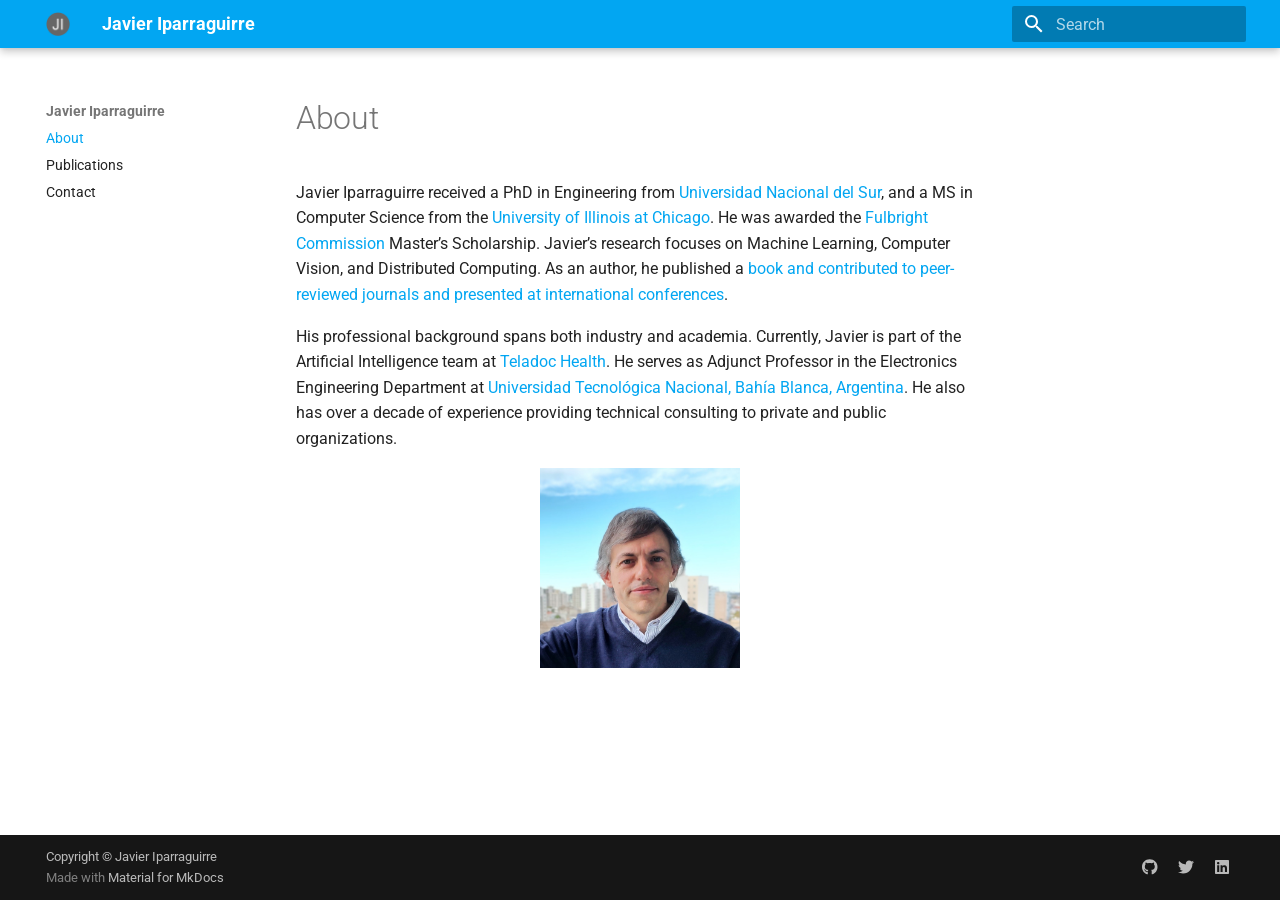
==== index.html @ d1155901 "Deployed a02377b with MkDocs version: 1.6.1" ====
<!doctype html>
<html lang="en" class="no-js">
  <head>
    
      <meta charset="utf-8">
      <meta name="viewport" content="width=device-width,initial-scale=1">
      
        <meta name="description" content="Value creation + Innovation + Teams">
      
      
      
        <link rel="canonical" href="https://javierip.github.io/">
      
      
      
        <link rel="next" href="publications/">
      
      
      <link rel="icon" href="images/favicon.ico">
      <meta name="generator" content="mkdocs-1.6.1, mkdocs-material-9.6.1">
    
    
      
        <title>Javier Iparraguirre</title>
      
    
    
      <link rel="stylesheet" href="assets/stylesheets/main.a40c8224.min.css">
      
        
        <link rel="stylesheet" href="assets/stylesheets/palette.06af60db.min.css">
      
      


    
    
      
    
    
      
        
        
        <link rel="preconnect" href="https://fonts.gstatic.com" crossorigin>
        <link rel="stylesheet" href="https://fonts.googleapis.com/css?family=Roboto:300,300i,400,400i,700,700i%7CRoboto+Mono:400,400i,700,700i&display=fallback">
        <style>:root{--md-text-font:"Roboto";--md-code-font:"Roboto Mono"}</style>
      
    
    
    <script>__md_scope=new URL(".",location),__md_hash=e=>[...e].reduce(((e,_)=>(e<<5)-e+_.charCodeAt(0)),0),__md_get=(e,_=localStorage,t=__md_scope)=>JSON.parse(_.getItem(t.pathname+"."+e)),__md_set=(e,_,t=localStorage,a=__md_scope)=>{try{t.setItem(a.pathname+"."+e,JSON.stringify(_))}catch(e){}}</script>
    
      
  


  
  

<script id="__analytics">function __md_analytics(){function e(){dataLayer.push(arguments)}window.dataLayer=window.dataLayer||[],e("js",new Date),e("config","G-8ZT4TE5E92"),document.addEventListener("DOMContentLoaded",(function(){document.forms.search&&document.forms.search.query.addEventListener("blur",(function(){this.value&&e("event","search",{search_term:this.value})}));document$.subscribe((function(){var t=document.forms.feedback;if(void 0!==t)for(var a of t.querySelectorAll("[type=submit]"))a.addEventListener("click",(function(a){a.preventDefault();var n=document.location.pathname,d=this.getAttribute("data-md-value");e("event","feedback",{page:n,data:d}),t.firstElementChild.disabled=!0;var r=t.querySelector(".md-feedback__note [data-md-value='"+d+"']");r&&(r.hidden=!1)})),t.hidden=!1})),location$.subscribe((function(t){e("config","G-8ZT4TE5E92",{page_path:t.pathname})}))}));var t=document.createElement("script");t.async=!0,t.src="https://www.googletagmanager.com/gtag/js?id=G-8ZT4TE5E92",document.getElementById("__analytics").insertAdjacentElement("afterEnd",t)}</script>
  
    <script>"undefined"!=typeof __md_analytics&&__md_analytics()</script>
  

    
    
    
  </head>
  
  
    
    
    
    
    
    <body dir="ltr" data-md-color-scheme="default" data-md-color-primary="light-blue" data-md-color-accent="indigo">
  
    
    <input class="md-toggle" data-md-toggle="drawer" type="checkbox" id="__drawer" autocomplete="off">
    <input class="md-toggle" data-md-toggle="search" type="checkbox" id="__search" autocomplete="off">
    <label class="md-overlay" for="__drawer"></label>
    <div data-md-component="skip">
      
        
        <a href="#about" class="md-skip">
          Skip to content
        </a>
      
    </div>
    <div data-md-component="announce">
      
    </div>
    
    
      

  

<header class="md-header md-header--shadow" data-md-component="header">
  <nav class="md-header__inner md-grid" aria-label="Header">
    <a href="." title="Javier Iparraguirre" class="md-header__button md-logo" aria-label="Javier Iparraguirre" data-md-component="logo">
      
  <img src="images/logo.png" alt="logo">

    </a>
    <label class="md-header__button md-icon" for="__drawer">
      
      <svg xmlns="http://www.w3.org/2000/svg" viewBox="0 0 24 24"><path d="M3 6h18v2H3zm0 5h18v2H3zm0 5h18v2H3z"/></svg>
    </label>
    <div class="md-header__title" data-md-component="header-title">
      <div class="md-header__ellipsis">
        <div class="md-header__topic">
          <span class="md-ellipsis">
            Javier Iparraguirre
          </span>
        </div>
        <div class="md-header__topic" data-md-component="header-topic">
          <span class="md-ellipsis">
            
              About
            
          </span>
        </div>
      </div>
    </div>
    
      
    
    
    
    
      <label class="md-header__button md-icon" for="__search">
        
        <svg xmlns="http://www.w3.org/2000/svg" viewBox="0 0 24 24"><path d="M9.5 3A6.5 6.5 0 0 1 16 9.5c0 1.61-.59 3.09-1.56 4.23l.27.27h.79l5 5-1.5 1.5-5-5v-.79l-.27-.27A6.52 6.52 0 0 1 9.5 16 6.5 6.5 0 0 1 3 9.5 6.5 6.5 0 0 1 9.5 3m0 2C7 5 5 7 5 9.5S7 14 9.5 14 14 12 14 9.5 12 5 9.5 5"/></svg>
      </label>
      <div class="md-search" data-md-component="search" role="dialog">
  <label class="md-search__overlay" for="__search"></label>
  <div class="md-search__inner" role="search">
    <form class="md-search__form" name="search">
      <input type="text" class="md-search__input" name="query" aria-label="Search" placeholder="Search" autocapitalize="off" autocorrect="off" autocomplete="off" spellcheck="false" data-md-component="search-query" required>
      <label class="md-search__icon md-icon" for="__search">
        
        <svg xmlns="http://www.w3.org/2000/svg" viewBox="0 0 24 24"><path d="M9.5 3A6.5 6.5 0 0 1 16 9.5c0 1.61-.59 3.09-1.56 4.23l.27.27h.79l5 5-1.5 1.5-5-5v-.79l-.27-.27A6.52 6.52 0 0 1 9.5 16 6.5 6.5 0 0 1 3 9.5 6.5 6.5 0 0 1 9.5 3m0 2C7 5 5 7 5 9.5S7 14 9.5 14 14 12 14 9.5 12 5 9.5 5"/></svg>
        
        <svg xmlns="http://www.w3.org/2000/svg" viewBox="0 0 24 24"><path d="M20 11v2H8l5.5 5.5-1.42 1.42L4.16 12l7.92-7.92L13.5 5.5 8 11z"/></svg>
      </label>
      <nav class="md-search__options" aria-label="Search">
        
        <button type="reset" class="md-search__icon md-icon" title="Clear" aria-label="Clear" tabindex="-1">
          
          <svg xmlns="http://www.w3.org/2000/svg" viewBox="0 0 24 24"><path d="M19 6.41 17.59 5 12 10.59 6.41 5 5 6.41 10.59 12 5 17.59 6.41 19 12 13.41 17.59 19 19 17.59 13.41 12z"/></svg>
        </button>
      </nav>
      
    </form>
    <div class="md-search__output">
      <div class="md-search__scrollwrap" tabindex="0" data-md-scrollfix>
        <div class="md-search-result" data-md-component="search-result">
          <div class="md-search-result__meta">
            Initializing search
          </div>
          <ol class="md-search-result__list" role="presentation"></ol>
        </div>
      </div>
    </div>
  </div>
</div>
    
    
  </nav>
  
</header>
    
    <div class="md-container" data-md-component="container">
      
      
        
          
        
      
      <main class="md-main" data-md-component="main">
        <div class="md-main__inner md-grid">
          
            
              
              <div class="md-sidebar md-sidebar--primary" data-md-component="sidebar" data-md-type="navigation" >
                <div class="md-sidebar__scrollwrap">
                  <div class="md-sidebar__inner">
                    



<nav class="md-nav md-nav--primary" aria-label="Navigation" data-md-level="0">
  <label class="md-nav__title" for="__drawer">
    <a href="." title="Javier Iparraguirre" class="md-nav__button md-logo" aria-label="Javier Iparraguirre" data-md-component="logo">
      
  <img src="images/logo.png" alt="logo">

    </a>
    Javier Iparraguirre
  </label>
  
  <ul class="md-nav__list" data-md-scrollfix>
    
      
      
  
  
    
  
  
  
    <li class="md-nav__item md-nav__item--active">
      
      <input class="md-nav__toggle md-toggle" type="checkbox" id="__toc">
      
      
        
      
      
      <a href="." class="md-nav__link md-nav__link--active">
        
  
  <span class="md-ellipsis">
    About
    
  </span>
  

      </a>
      
    </li>
  

    
      
      
  
  
  
  
    <li class="md-nav__item">
      <a href="publications/" class="md-nav__link">
        
  
  <span class="md-ellipsis">
    Publications
    
  </span>
  

      </a>
    </li>
  

    
      
      
  
  
  
  
    <li class="md-nav__item">
      <a href="contact/" class="md-nav__link">
        
  
  <span class="md-ellipsis">
    Contact
    
  </span>
  

      </a>
    </li>
  

    
  </ul>
</nav>
                  </div>
                </div>
              </div>
            
            
              
              <div class="md-sidebar md-sidebar--secondary" data-md-component="sidebar" data-md-type="toc" >
                <div class="md-sidebar__scrollwrap">
                  <div class="md-sidebar__inner">
                    

<nav class="md-nav md-nav--secondary" aria-label="Table of contents">
  
  
  
    
  
  
</nav>
                  </div>
                </div>
              </div>
            
          
          
            <div class="md-content" data-md-component="content">
              <article class="md-content__inner md-typeset">
                
                  



<h1 id="about">About</h1>
<p>Javier Iparraguirre received a PhD in Engineering from <a href="https://www.uns.edu.ar/" target="_blank" rel="noopener noreferrer">Universidad Nacional del Sur</a>, and a MS in Computer Science from the <a href="https://www.uic.edu/" target="_blank" rel="noopener noreferrer">University of Illinois at Chicago</a>. He was awarded the <a href="https://fulbright.edu.ar/" target="_blank" rel="noopener noreferrer">Fulbright Commission</a> Master’s Scholarship. Javier’s research focuses on Machine Learning, Computer Vision, and Distributed Computing. As an author, he published a <a href="https://scholar.google.com.ar/citations?hl=en&user=PNNFrAQAAAAJ&view_op=list_works&sortby=pubdate" target="_blank" rel="noopener noreferrer">book and contributed to peer-reviewed journals and presented at international conferences</a>.</p>
<p>His professional background spans both industry and academia. Currently, Javier is part of the Artificial Intelligence team at <a href="https://www.teladochealth.com/" target="_blank" rel="noopener noreferrer">Teladoc Health</a>. He serves as Adjunct Professor in the Electronics Engineering Department at <a href="https://www.frbb.utn.edu.ar/frbb/" target="_blank" rel="noopener noreferrer">Universidad Tecnológica Nacional, Bahía Blanca, Argentina</a>. He also has over a decade of experience providing technical consulting to private and public organizations.</p>
<p style="text-align:center"> <img src="images/javier-iparraguirre.jpg" width="200" > </p>









  




                
              </article>
            </div>
          
          
<script>var target=document.getElementById(location.hash.slice(1));target&&target.name&&(target.checked=target.name.startsWith("__tabbed_"))</script>
        </div>
        
      </main>
      
        <footer class="md-footer">
  
  <div class="md-footer-meta md-typeset">
    <div class="md-footer-meta__inner md-grid">
      <div class="md-copyright">
  
    <div class="md-copyright__highlight">
      Copyright &copy; Javier Iparraguirre
    </div>
  
  
    Made with
    <a href="https://squidfunk.github.io/mkdocs-material/" target="_blank" rel="noopener">
      Material for MkDocs
    </a>
  
</div>
      
        <div class="md-social">
  
    
    
    
    
    <a href="https://github.com/javierip" target="_blank" rel="noopener" title="Javier at GitHub" class="md-social__link">
      <svg xmlns="http://www.w3.org/2000/svg" viewBox="0 0 496 512"><!--! Font Awesome Free 6.7.2 by @fontawesome - https://fontawesome.com License - https://fontawesome.com/license/free (Icons: CC BY 4.0, Fonts: SIL OFL 1.1, Code: MIT License) Copyright 2024 Fonticons, Inc.--><path d="M165.9 397.4c0 2-2.3 3.6-5.2 3.6-3.3.3-5.6-1.3-5.6-3.6 0-2 2.3-3.6 5.2-3.6 3-.3 5.6 1.3 5.6 3.6m-31.1-4.5c-.7 2 1.3 4.3 4.3 4.9 2.6 1 5.6 0 6.2-2s-1.3-4.3-4.3-5.2c-2.6-.7-5.5.3-6.2 2.3m44.2-1.7c-2.9.7-4.9 2.6-4.6 4.9.3 2 2.9 3.3 5.9 2.6 2.9-.7 4.9-2.6 4.6-4.6-.3-1.9-3-3.2-5.9-2.9M244.8 8C106.1 8 0 113.3 0 252c0 110.9 69.8 205.8 169.5 239.2 12.8 2.3 17.3-5.6 17.3-12.1 0-6.2-.3-40.4-.3-61.4 0 0-70 15-84.7-29.8 0 0-11.4-29.1-27.8-36.6 0 0-22.9-15.7 1.6-15.4 0 0 24.9 2 38.6 25.8 21.9 38.6 58.6 27.5 72.9 20.9 2.3-16 8.8-27.1 16-33.7-55.9-6.2-112.3-14.3-112.3-110.5 0-27.5 7.6-41.3 23.6-58.9-2.6-6.5-11.1-33.3 2.6-67.9 20.9-6.5 69 27 69 27 20-5.6 41.5-8.5 62.8-8.5s42.8 2.9 62.8 8.5c0 0 48.1-33.6 69-27 13.7 34.7 5.2 61.4 2.6 67.9 16 17.7 25.8 31.5 25.8 58.9 0 96.5-58.9 104.2-114.8 110.5 9.2 7.9 17 22.9 17 46.4 0 33.7-.3 75.4-.3 83.6 0 6.5 4.6 14.4 17.3 12.1C428.2 457.8 496 362.9 496 252 496 113.3 383.5 8 244.8 8M97.2 352.9c-1.3 1-1 3.3.7 5.2 1.6 1.6 3.9 2.3 5.2 1 1.3-1 1-3.3-.7-5.2-1.6-1.6-3.9-2.3-5.2-1m-10.8-8.1c-.7 1.3.3 2.9 2.3 3.9 1.6 1 3.6.7 4.3-.7.7-1.3-.3-2.9-2.3-3.9-2-.6-3.6-.3-4.3.7m32.4 35.6c-1.6 1.3-1 4.3 1.3 6.2 2.3 2.3 5.2 2.6 6.5 1 1.3-1.3.7-4.3-1.3-6.2-2.2-2.3-5.2-2.6-6.5-1m-11.4-14.7c-1.6 1-1.6 3.6 0 5.9s4.3 3.3 5.6 2.3c1.6-1.3 1.6-3.9 0-6.2-1.4-2.3-4-3.3-5.6-2"/></svg>
    </a>
  
    
    
    
    
    <a href="https://twitter.com/javieripa" target="_blank" rel="noopener" title="Javier at Twitter" class="md-social__link">
      <svg xmlns="http://www.w3.org/2000/svg" viewBox="0 0 512 512"><!--! Font Awesome Free 6.7.2 by @fontawesome - https://fontawesome.com License - https://fontawesome.com/license/free (Icons: CC BY 4.0, Fonts: SIL OFL 1.1, Code: MIT License) Copyright 2024 Fonticons, Inc.--><path d="M459.37 151.716c.325 4.548.325 9.097.325 13.645 0 138.72-105.583 298.558-298.558 298.558-59.452 0-114.68-17.219-161.137-47.106 8.447.974 16.568 1.299 25.34 1.299 49.055 0 94.213-16.568 130.274-44.832-46.132-.975-84.792-31.188-98.112-72.772 6.498.974 12.995 1.624 19.818 1.624 9.421 0 18.843-1.3 27.614-3.573-48.081-9.747-84.143-51.98-84.143-102.985v-1.299c13.969 7.797 30.214 12.67 47.431 13.319-28.264-18.843-46.781-51.005-46.781-87.391 0-19.492 5.197-37.36 14.294-52.954 51.655 63.675 129.3 105.258 216.365 109.807-1.624-7.797-2.599-15.918-2.599-24.04 0-57.828 46.782-104.934 104.934-104.934 30.213 0 57.502 12.67 76.67 33.137 23.715-4.548 46.456-13.32 66.599-25.34-7.798 24.366-24.366 44.833-46.132 57.827 21.117-2.273 41.584-8.122 60.426-16.243-14.292 20.791-32.161 39.308-52.628 54.253"/></svg>
    </a>
  
    
    
    
    
    <a href="https://www.linkedin.com/in/jiparraguirre/" target="_blank" rel="noopener" title="Javier at LinkedIn" class="md-social__link">
      <svg xmlns="http://www.w3.org/2000/svg" viewBox="0 0 448 512"><!--! Font Awesome Free 6.7.2 by @fontawesome - https://fontawesome.com License - https://fontawesome.com/license/free (Icons: CC BY 4.0, Fonts: SIL OFL 1.1, Code: MIT License) Copyright 2024 Fonticons, Inc.--><path d="M416 32H31.9C14.3 32 0 46.5 0 64.3v383.4C0 465.5 14.3 480 31.9 480H416c17.6 0 32-14.5 32-32.3V64.3c0-17.8-14.4-32.3-32-32.3M135.4 416H69V202.2h66.5V416zm-33.2-243c-21.3 0-38.5-17.3-38.5-38.5S80.9 96 102.2 96c21.2 0 38.5 17.3 38.5 38.5 0 21.3-17.2 38.5-38.5 38.5m282.1 243h-66.4V312c0-24.8-.5-56.7-34.5-56.7-34.6 0-39.9 27-39.9 54.9V416h-66.4V202.2h63.7v29.2h.9c8.9-16.8 30.6-34.5 62.9-34.5 67.2 0 79.7 44.3 79.7 101.9z"/></svg>
    </a>
  
</div>
      
    </div>
  </div>
</footer>
      
    </div>
    <div class="md-dialog" data-md-component="dialog">
      <div class="md-dialog__inner md-typeset"></div>
    </div>
    
    
    <script id="__config" type="application/json">{"base": ".", "features": [], "search": "assets/javascripts/workers/search.f8cc74c7.min.js", "translations": {"clipboard.copied": "Copied to clipboard", "clipboard.copy": "Copy to clipboard", "search.result.more.one": "1 more on this page", "search.result.more.other": "# more on this page", "search.result.none": "No matching documents", "search.result.one": "1 matching document", "search.result.other": "# matching documents", "search.result.placeholder": "Type to start searching", "search.result.term.missing": "Missing", "select.version": "Select version"}}</script>
    
    
      <script src="assets/javascripts/bundle.5090c770.min.js"></script>
      
    
  </body>
</html>
---- assets/stylesheets/main.a40c8224.min.css ----
@charset "UTF-8";html{-webkit-text-size-adjust:none;-moz-text-size-adjust:none;text-size-adjust:none;box-sizing:border-box}*,:after,:before{box-sizing:inherit}@media (prefers-reduced-motion){*,:after,:before{transition:none!important}}body{margin:0}a,button,input,label{-webkit-tap-highlight-color:transparent}a{color:inherit;text-decoration:none}hr{border:0;box-sizing:initial;display:block;height:.05rem;overflow:visible;padding:0}small{font-size:80%}sub,sup{line-height:1em}img{border-style:none}table{border-collapse:initial;border-spacing:0}td,th{font-weight:400;vertical-align:top}button{background:#0000;border:0;font-family:inherit;font-size:inherit;margin:0;padding:0}input{border:0;outline:none}:root{--md-primary-fg-color:#4051b5;--md-primary-fg-color--light:#5d6cc0;--md-primary-fg-color--dark:#303fa1;--md-primary-bg-color:#fff;--md-primary-bg-color--light:#ffffffb3;--md-accent-fg-color:#526cfe;--md-accent-fg-color--transparent:#526cfe1a;--md-accent-bg-color:#fff;--md-accent-bg-color--light:#ffffffb3}[data-md-color-scheme=default]{color-scheme:light}[data-md-color-scheme=default] img[src$="#gh-dark-mode-only"],[data-md-color-scheme=default] img[src$="#only-dark"]{display:none}:root,[data-md-color-scheme=default]{--md-hue:225deg;--md-default-fg-color:#000000de;--md-default-fg-color--light:#0000008a;--md-default-fg-color--lighter:#00000052;--md-default-fg-color--lightest:#00000012;--md-default-bg-color:#fff;--md-default-bg-color--light:#ffffffb3;--md-default-bg-color--lighter:#ffffff4d;--md-default-bg-color--lightest:#ffffff1f;--md-code-fg-color:#36464e;--md-code-bg-color:#f5f5f5;--md-code-hl-color:#4287ff;--md-code-hl-color--light:#4287ff1a;--md-code-hl-number-color:#d52a2a;--md-code-hl-special-color:#db1457;--md-code-hl-function-color:#a846b9;--md-code-hl-constant-color:#6e59d9;--md-code-hl-keyword-color:#3f6ec6;--md-code-hl-string-color:#1c7d4d;--md-code-hl-name-color:var(--md-code-fg-color);--md-code-hl-operator-color:var(--md-default-fg-color--light);--md-code-hl-punctuation-color:var(--md-default-fg-color--light);--md-code-hl-comment-color:var(--md-default-fg-color--light);--md-code-hl-generic-color:var(--md-default-fg-color--light);--md-code-hl-variable-color:var(--md-default-fg-color--light);--md-typeset-color:var(--md-default-fg-color);--md-typeset-a-color:var(--md-primary-fg-color);--md-typeset-del-color:#f5503d26;--md-typeset-ins-color:#0bd57026;--md-typeset-kbd-color:#fafafa;--md-typeset-kbd-accent-color:#fff;--md-typeset-kbd-border-color:#b8b8b8;--md-typeset-mark-color:#ffff0080;--md-typeset-table-color:#0000001f;--md-typeset-table-color--light:rgba(0,0,0,.035);--md-admonition-fg-color:var(--md-default-fg-color);--md-admonition-bg-color:var(--md-default-bg-color);--md-warning-fg-color:#000000de;--md-warning-bg-color:#ff9;--md-footer-fg-color:#fff;--md-footer-fg-color--light:#ffffffb3;--md-footer-fg-color--lighter:#ffffff73;--md-footer-bg-color:#000000de;--md-footer-bg-color--dark:#00000052;--md-shadow-z1:0 0.2rem 0.5rem #0000000d,0 0 0.05rem #0000001a;--md-shadow-z2:0 0.2rem 0.5rem #0000001a,0 0 0.05rem #00000040;--md-shadow-z3:0 0.2rem 0.5rem #0003,0 0 0.05rem #00000059}.md-icon svg{fill:currentcolor;display:block;height:1.2rem;width:1.2rem}body{-webkit-font-smoothing:antialiased;-moz-osx-font-smoothing:grayscale;--md-text-font-family:var(--md-text-font,_),-apple-system,BlinkMacSystemFont,Helvetica,Arial,sans-serif;--md-code-font-family:var(--md-code-font,_),SFMono-Regular,Consolas,Menlo,monospace}aside,body,input{font-feature-settings:"kern","liga";color:var(--md-typeset-color);font-family:var(--md-text-font-family)}code,kbd,pre{font-feature-settings:"kern";font-family:var(--md-code-font-family)}:root{--md-typeset-table-sort-icon:url('data:image/svg+xml;charset=utf-8,<svg xmlns="http://www.w3.org/2000/svg" viewBox="0 0 24 24"><path d="m18 21-4-4h3V7h-3l4-4 4 4h-3v10h3M2 19v-2h10v2M2 13v-2h7v2M2 7V5h4v2z"/></svg>');--md-typeset-table-sort-icon--asc:url('data:image/svg+xml;charset=utf-8,<svg xmlns="http://www.w3.org/2000/svg" viewBox="0 0 24 24"><path d="M19 17h3l-4 4-4-4h3V3h2M2 17h10v2H2M6 5v2H2V5m0 6h7v2H2z"/></svg>');--md-typeset-table-sort-icon--desc:url('data:image/svg+xml;charset=utf-8,<svg xmlns="http://www.w3.org/2000/svg" viewBox="0 0 24 24"><path d="M19 7h3l-4-4-4 4h3v14h2M2 17h10v2H2M6 5v2H2V5m0 6h7v2H2z"/></svg>')}.md-typeset{-webkit-print-color-adjust:exact;color-adjust:exact;font-size:.8rem;line-height:1.6}@media print{.md-typeset{font-size:.68rem}}.md-typeset blockquote,.md-typeset dl,.md-typeset figure,.md-typeset ol,.md-typeset pre,.md-typeset ul{margin-bottom:1em;margin-top:1em}.md-typeset h1{color:var(--md-default-fg-color--light);font-size:2em;line-height:1.3;margin:0 0 1.25em}.md-typeset h1,.md-typeset h2{font-weight:300;letter-spacing:-.01em}.md-typeset h2{font-size:1.5625em;line-height:1.4;margin:1.6em 0 .64em}.md-typeset h3{font-size:1.25em;font-weight:400;letter-spacing:-.01em;line-height:1.5;margin:1.6em 0 .8em}.md-typeset h2+h3{margin-top:.8em}.md-typeset h4{font-weight:700;letter-spacing:-.01em;margin:1em 0}.md-typeset h5,.md-typeset h6{color:var(--md-default-fg-color--light);font-size:.8em;font-weight:700;letter-spacing:-.01em;margin:1.25em 0}.md-typeset h5{text-transform:uppercase}.md-typeset h5 code{text-transform:none}.md-typeset hr{border-bottom:.05rem solid var(--md-default-fg-color--lightest);display:flow-root;margin:1.5em 0}.md-typeset a{color:var(--md-typeset-a-color);word-break:break-word}.md-typeset a,.md-typeset a:before{transition:color 125ms}.md-typeset a:focus,.md-typeset a:hover{color:var(--md-accent-fg-color)}.md-typeset a:focus code,.md-typeset a:hover code{background-color:var(--md-accent-fg-color--transparent)}.md-typeset a code{color:currentcolor;transition:background-color 125ms}.md-typeset a.focus-visible{outline-color:var(--md-accent-fg-color);outline-offset:.2rem}.md-typeset code,.md-typeset kbd,.md-typeset pre{color:var(--md-code-fg-color);direction:ltr;font-variant-ligatures:none}@media print{.md-typeset code,.md-typeset kbd,.md-typeset pre{white-space:pre-wrap}}.md-typeset code{background-color:var(--md-code-bg-color);border-radius:.1rem;-webkit-box-decoration-break:clone;box-decoration-break:clone;font-size:.85em;padding:0 .2941176471em;word-break:break-word}.md-typeset code:not(.focus-visible){-webkit-tap-highlight-color:transparent;outline:none}.md-typeset pre{display:flow-root;line-height:1.4;position:relative}.md-typeset pre>code{-webkit-box-decoration-break:slice;box-decoration-break:slice;box-shadow:none;display:block;margin:0;outline-color:var(--md-accent-fg-color);overflow:auto;padding:.7720588235em 1.1764705882em;scrollbar-color:var(--md-default-fg-color--lighter) #0000;scrollbar-width:thin;touch-action:auto;word-break:normal}.md-typeset pre>code:hover{scrollbar-color:var(--md-accent-fg-color) #0000}.md-typeset pre>code::-webkit-scrollbar{height:.2rem;width:.2rem}.md-typeset pre>code::-webkit-scrollbar-thumb{background-color:var(--md-default-fg-color--lighter)}.md-typeset pre>code::-webkit-scrollbar-thumb:hover{background-color:var(--md-accent-fg-color)}.md-typeset kbd{background-color:var(--md-typeset-kbd-color);border-radius:.1rem;box-shadow:0 .1rem 0 .05rem var(--md-typeset-kbd-border-color),0 .1rem 0 var(--md-typeset-kbd-border-color),0 -.1rem .2rem var(--md-typeset-kbd-accent-color) inset;color:var(--md-default-fg-color);display:inline-block;font-size:.75em;padding:0 .6666666667em;vertical-align:text-top;word-break:break-word}.md-typeset mark{background-color:var(--md-typeset-mark-color);-webkit-box-decoration-break:clone;box-decoration-break:clone;color:inherit;word-break:break-word}.md-typeset abbr{border-bottom:.05rem dotted var(--md-default-fg-color--light);cursor:help;text-decoration:none}.md-typeset small{opacity:.75}[dir=ltr] .md-typeset sub,[dir=ltr] .md-typeset sup{margin-left:.078125em}[dir=rtl] .md-typeset sub,[dir=rtl] .md-typeset sup{margin-right:.078125em}[dir=ltr] .md-typeset blockquote{padding-left:.6rem}[dir=rtl] .md-typeset blockquote{padding-right:.6rem}[dir=ltr] .md-typeset blockquote{border-left:.2rem solid var(--md-default-fg-color--lighter)}[dir=rtl] .md-typeset blockquote{border-right:.2rem solid var(--md-default-fg-color--lighter)}.md-typeset blockquote{color:var(--md-default-fg-color--light);margin-left:0;margin-right:0}.md-typeset ul{list-style-type:disc}.md-typeset ul[type]{list-style-type:revert-layer}[dir=ltr] .md-typeset ol,[dir=ltr] .md-typeset ul{margin-left:.625em}[dir=rtl] .md-typeset ol,[dir=rtl] .md-typeset ul{margin-right:.625em}.md-typeset ol,.md-typeset ul{padding:0}.md-typeset ol:not([hidden]),.md-typeset ul:not([hidden]){display:flow-root}.md-typeset ol ol,.md-typeset ul ol{list-style-type:lower-alpha}.md-typeset ol ol ol,.md-typeset ul ol ol{list-style-type:lower-roman}.md-typeset ol ol ol ol,.md-typeset ul ol ol ol{list-style-type:upper-alpha}.md-typeset ol ol ol ol ol,.md-typeset ul ol ol ol ol{list-style-type:upper-roman}.md-typeset ol[type],.md-typeset ul[type]{list-style-type:revert-layer}[dir=ltr] .md-typeset ol li,[dir=ltr] .md-typeset ul li{margin-left:1.25em}[dir=rtl] .md-typeset ol li,[dir=rtl] .md-typeset ul li{margin-right:1.25em}.md-typeset ol li,.md-typeset ul li{margin-bottom:.5em}.md-typeset ol li blockquote,.md-typeset ol li p,.md-typeset ul li blockquote,.md-typeset ul li p{margin:.5em 0}.md-typeset ol li:last-child,.md-typeset ul li:last-child{margin-bottom:0}[dir=ltr] .md-typeset ol li ol,[dir=ltr] .md-typeset ol li ul,[dir=ltr] .md-typeset ul li ol,[dir=ltr] .md-typeset ul li ul{margin-left:.625em}[dir=rtl] .md-typeset ol li ol,[dir=rtl] .md-typeset ol li ul,[dir=rtl] .md-typeset ul li ol,[dir=rtl] .md-typeset ul li ul{margin-right:.625em}.md-typeset ol li ol,.md-typeset ol li ul,.md-typeset ul li ol,.md-typeset ul li ul{margin-bottom:.5em;margin-top:.5em}[dir=ltr] .md-typeset dd{margin-left:1.875em}[dir=rtl] .md-typeset dd{margin-right:1.875em}.md-typeset dd{margin-bottom:1.5em;margin-top:1em}.md-typeset img,.md-typeset svg,.md-typeset video{height:auto;max-width:100%}.md-typeset img[align=left]{margin:1em 1em 1em 0}.md-typeset img[align=right]{margin:1em 0 1em 1em}.md-typeset img[align]:only-child{margin-top:0}.md-typeset figure{display:flow-root;margin:1em auto;max-width:100%;text-align:center;width:-moz-fit-content;width:fit-content}.md-typeset figure img{display:block;margin:0 auto}.md-typeset figcaption{font-style:italic;margin:1em auto;max-width:24rem}.md-typeset iframe{max-width:100%}.md-typeset table:not([class]){background-color:var(--md-default-bg-color);border:.05rem solid var(--md-typeset-table-color);border-radius:.1rem;display:inline-block;font-size:.64rem;max-width:100%;overflow:auto;touch-action:auto}@media print{.md-typeset table:not([class]){display:table}}.md-typeset table:not([class])+*{margin-top:1.5em}.md-typeset table:not([class]) td>:first-child,.md-typeset table:not([class]) th>:first-child{margin-top:0}.md-typeset table:not([class]) td>:last-child,.md-typeset table:not([class]) th>:last-child{margin-bottom:0}.md-typeset table:not([class]) td:not([align]),.md-typeset table:not([class]) th:not([align]){text-align:left}[dir=rtl] .md-typeset table:not([class]) td:not([align]),[dir=rtl] .md-typeset table:not([class]) th:not([align]){text-align:right}.md-typeset table:not([class]) th{font-weight:700;min-width:5rem;padding:.9375em 1.25em;vertical-align:top}.md-typeset table:not([class]) td{border-top:.05rem solid var(--md-typeset-table-color);padding:.9375em 1.25em;vertical-align:top}.md-typeset table:not([class]) tbody tr{transition:background-color 125ms}.md-typeset table:not([class]) tbody tr:hover{background-color:var(--md-typeset-table-color--light);box-shadow:0 .05rem 0 var(--md-default-bg-color) inset}.md-typeset table:not([class]) a{word-break:normal}.md-typeset table th[role=columnheader]{cursor:pointer}[dir=ltr] .md-typeset table th[role=columnheader]:after{margin-left:.5em}[dir=rtl] .md-typeset table th[role=columnheader]:after{margin-right:.5em}.md-typeset table th[role=columnheader]:after{content:"";display:inline-block;height:1.2em;-webkit-mask-image:var(--md-typeset-table-sort-icon);mask-image:var(--md-typeset-table-sort-icon);-webkit-mask-repeat:no-repeat;mask-repeat:no-repeat;-webkit-mask-size:contain;mask-size:contain;transition:background-color 125ms;vertical-align:text-bottom;width:1.2em}.md-typeset table th[role=columnheader]:hover:after{background-color:var(--md-default-fg-color--lighter)}.md-typeset table th[role=columnheader][aria-sort=ascending]:after{background-color:var(--md-default-fg-color--light);-webkit-mask-image:var(--md-typeset-table-sort-icon--asc);mask-image:var(--md-typeset-table-sort-icon--asc)}.md-typeset table th[role=columnheader][aria-sort=descending]:after{background-color:var(--md-default-fg-color--light);-webkit-mask-image:var(--md-typeset-table-sort-icon--desc);mask-image:var(--md-typeset-table-sort-icon--desc)}.md-typeset__scrollwrap{margin:1em -.8rem;overflow-x:auto;touch-action:auto}.md-typeset__table{display:inline-block;margin-bottom:.5em;padding:0 .8rem}@media print{.md-typeset__table{display:block}}html .md-typeset__table table{display:table;margin:0;overflow:hidden;width:100%}@media screen and (max-width:44.984375em){.md-content__inner>pre{margin:1em -.8rem}.md-content__inner>pre code{border-radius:0}}.md-typeset .md-author{border-radius:100%;display:block;flex-shrink:0;height:1.6rem;overflow:hidden;position:relative;transition:color 125ms,transform 125ms;width:1.6rem}.md-typeset .md-author img{display:block}.md-typeset .md-author--more{background:var(--md-default-fg-color--lightest);color:var(--md-default-fg-color--lighter);font-size:.6rem;font-weight:700;line-height:1.6rem;text-align:center}.md-typeset .md-author--long{height:2.4rem;width:2.4rem}.md-typeset a.md-author{transform:scale(1)}.md-typeset a.md-author img{border-radius:100%;filter:grayscale(100%) opacity(75%);transition:filter 125ms}.md-typeset a.md-author:focus,.md-typeset a.md-author:hover{transform:scale(1.1);z-index:1}.md-typeset a.md-author:focus img,.md-typeset a.md-author:hover img{filter:grayscale(0)}.md-banner{background-color:var(--md-footer-bg-color);color:var(--md-footer-fg-color);overflow:auto}@media print{.md-banner{display:none}}.md-banner--warning{background-color:var(--md-warning-bg-color);color:var(--md-warning-fg-color)}.md-banner__inner{font-size:.7rem;margin:.6rem auto;padding:0 .8rem}[dir=ltr] .md-banner__button{float:right}[dir=rtl] .md-banner__button{float:left}.md-banner__button{color:inherit;cursor:pointer;transition:opacity .25s}.no-js .md-banner__button{display:none}.md-banner__button:hover{opacity:.7}html{font-size:125%;height:100%;overflow-x:hidden}@media screen and (min-width:100em){html{font-size:137.5%}}@media screen and (min-width:125em){html{font-size:150%}}body{background-color:var(--md-default-bg-color);display:flex;flex-direction:column;font-size:.5rem;min-height:100%;position:relative;width:100%}@media print{body{display:block}}@media screen and (max-width:59.984375em){body[data-md-scrolllock]{position:fixed}}.md-grid{margin-left:auto;margin-right:auto;max-width:61rem}.md-container{display:flex;flex-direction:column;flex-grow:1}@media print{.md-container{display:block}}.md-main{flex-grow:1}.md-main__inner{display:flex;height:100%;margin-top:1.5rem}.md-ellipsis{overflow:hidden;text-overflow:ellipsis}.md-toggle{display:none}.md-option{height:0;opacity:0;position:absolute;width:0}.md-option:checked+label:not([hidden]){display:block}.md-option.focus-visible+label{outline-color:var(--md-accent-fg-color);outline-style:auto}.md-skip{background-color:var(--md-default-fg-color);border-radius:.1rem;color:var(--md-default-bg-color);font-size:.64rem;margin:.5rem;opacity:0;outline-color:var(--md-accent-fg-color);padding:.3rem .5rem;position:fixed;transform:translateY(.4rem);z-index:-1}.md-skip:focus{opacity:1;transform:translateY(0);transition:transform .25s cubic-bezier(.4,0,.2,1),opacity 175ms 75ms;z-index:10}@page{margin:25mm}:root{--md-clipboard-icon:url('data:image/svg+xml;charset=utf-8,<svg xmlns="http://www.w3.org/2000/svg" viewBox="0 0 24 24"><path d="M19 21H8V7h11m0-2H8a2 2 0 0 0-2 2v14a2 2 0 0 0 2 2h11a2 2 0 0 0 2-2V7a2 2 0 0 0-2-2m-3-4H4a2 2 0 0 0-2 2v14h2V3h12z"/></svg>')}.md-clipboard{border-radius:.1rem;color:var(--md-default-fg-color--lightest);cursor:pointer;height:1.5em;outline-color:var(--md-accent-fg-color);outline-offset:.1rem;position:absolute;right:.5em;top:.5em;transition:color .25s;width:1.5em;z-index:1}@media print{.md-clipboard{display:none}}.md-clipboard:not(.focus-visible){-webkit-tap-highlight-color:transparent;outline:none}:hover>.md-clipboard{color:var(--md-default-fg-color--light)}.md-clipboard:focus,.md-clipboard:hover{color:var(--md-accent-fg-color)}.md-clipboard:after{background-color:currentcolor;content:"";display:block;height:1.125em;margin:0 auto;-webkit-mask-image:var(--md-clipboard-icon);mask-image:var(--md-clipboard-icon);-webkit-mask-position:center;mask-position:center;-webkit-mask-repeat:no-repeat;mask-repeat:no-repeat;-webkit-mask-size:contain;mask-size:contain;width:1.125em}.md-clipboard--inline{cursor:pointer}.md-clipboard--inline code{transition:color .25s,background-color .25s}.md-clipboard--inline:focus code,.md-clipboard--inline:hover code{background-color:var(--md-accent-fg-color--transparent);color:var(--md-accent-fg-color)}.md-typeset .md-code__content{display:grid}@keyframes consent{0%{opacity:0;transform:translateY(100%)}to{opacity:1;transform:translateY(0)}}@keyframes overlay{0%{opacity:0}to{opacity:1}}.md-consent__overlay{animation:overlay .25s both;-webkit-backdrop-filter:blur(.1rem);backdrop-filter:blur(.1rem);background-color:#0000008a;height:100%;opacity:1;position:fixed;top:0;width:100%;z-index:5}.md-consent__inner{animation:consent .5s cubic-bezier(.1,.7,.1,1) both;background-color:var(--md-default-bg-color);border:0;border-radius:.1rem;bottom:0;box-shadow:0 0 .2rem #0000001a,0 .2rem .4rem #0003;max-height:100%;overflow:auto;padding:0;position:fixed;width:100%;z-index:5}.md-consent__form{padding:.8rem}.md-consent__settings{display:none;margin:1em 0}input:checked+.md-consent__settings{display:block}.md-consent__controls{margin-bottom:.8rem}.md-typeset .md-consent__controls .md-button{display:inline}@media screen and (max-width:44.984375em){.md-typeset .md-consent__controls .md-button{display:block;margin-top:.4rem;text-align:center;width:100%}}.md-consent label{cursor:pointer}.md-content{flex-grow:1;min-width:0}.md-content__inner{margin:0 .8rem 1.2rem;padding-top:.6rem}@media screen and (min-width:76.25em){[dir=ltr] .md-sidebar--primary:not([hidden])~.md-content>.md-content__inner{margin-left:1.2rem}[dir=ltr] .md-sidebar--secondary:not([hidden])~.md-content>.md-content__inner,[dir=rtl] .md-sidebar--primary:not([hidden])~.md-content>.md-content__inner{margin-right:1.2rem}[dir=rtl] .md-sidebar--secondary:not([hidden])~.md-content>.md-content__inner{margin-left:1.2rem}}.md-content__inner:before{content:"";display:block;height:.4rem}.md-content__inner>:last-child{margin-bottom:0}[dir=ltr] .md-content__button{float:right}[dir=rtl] .md-content__button{float:left}[dir=ltr] .md-content__button{margin-left:.4rem}[dir=rtl] .md-content__button{margin-right:.4rem}.md-content__button{margin:.4rem 0;padding:0}@media print{.md-content__button{display:none}}.md-typeset .md-content__button{color:var(--md-default-fg-color--lighter)}.md-content__button svg{display:inline;vertical-align:top}[dir=rtl] .md-content__button svg{transform:scaleX(-1)}[dir=ltr] .md-dialog{right:.8rem}[dir=rtl] .md-dialog{left:.8rem}.md-dialog{background-color:var(--md-default-fg-color);border-radius:.1rem;bottom:.8rem;box-shadow:var(--md-shadow-z3);min-width:11.1rem;opacity:0;padding:.4rem .6rem;pointer-events:none;position:fixed;transform:translateY(100%);transition:transform 0ms .4s,opacity .4s;z-index:4}@media print{.md-dialog{display:none}}.md-dialog--active{opacity:1;pointer-events:auto;transform:translateY(0);transition:transform .4s cubic-bezier(.075,.85,.175,1),opacity .4s}.md-dialog__inner{color:var(--md-default-bg-color);font-size:.7rem}.md-feedback{margin:2em 0 1em;text-align:center}.md-feedback fieldset{border:none;margin:0;padding:0}.md-feedback__title{font-weight:700;margin:1em auto}.md-feedback__inner{position:relative}.md-feedback__list{display:flex;flex-wrap:wrap;place-content:baseline center;position:relative}.md-feedback__list:hover .md-icon:not(:disabled){color:var(--md-default-fg-color--lighter)}:disabled .md-feedback__list{min-height:1.8rem}.md-feedback__icon{color:var(--md-default-fg-color--light);cursor:pointer;flex-shrink:0;margin:0 .1rem;transition:color 125ms}.md-feedback__icon:not(:disabled).md-icon:hover{color:var(--md-accent-fg-color)}.md-feedback__icon:disabled{color:var(--md-default-fg-color--lightest);pointer-events:none}.md-feedback__note{opacity:0;position:relative;transform:translateY(.4rem);transition:transform .4s cubic-bezier(.1,.7,.1,1),opacity .15s}.md-feedback__note>*{margin:0 auto;max-width:16rem}:disabled .md-feedback__note{opacity:1;transform:translateY(0)}@media print{.md-feedback{display:none}}.md-footer{background-color:var(--md-footer-bg-color);color:var(--md-footer-fg-color)}@media print{.md-footer{display:none}}.md-footer__inner{justify-content:space-between;overflow:auto;padding:.2rem}.md-footer__inner:not([hidden]){display:flex}.md-footer__link{align-items:end;display:flex;flex-grow:0.01;margin-bottom:.4rem;margin-top:1rem;max-width:100%;outline-color:var(--md-accent-fg-color);overflow:hidden;transition:opacity .25s}.md-footer__link:focus,.md-footer__link:hover{opacity:.7}[dir=rtl] .md-footer__link svg{transform:scaleX(-1)}@media screen and (max-width:44.984375em){.md-footer__link--prev{flex-shrink:0}.md-footer__link--prev .md-footer__title{display:none}}[dir=ltr] .md-footer__link--next{margin-left:auto}[dir=rtl] .md-footer__link--next{margin-right:auto}.md-footer__link--next{text-align:right}[dir=rtl] .md-footer__link--next{text-align:left}.md-footer__title{flex-grow:1;font-size:.9rem;margin-bottom:.7rem;max-width:calc(100% - 2.4rem);padding:0 1rem;white-space:nowrap}.md-footer__button{margin:.2rem;padding:.4rem}.md-footer__direction{font-size:.64rem;opacity:.7}.md-footer-meta{background-color:var(--md-footer-bg-color--dark)}.md-footer-meta__inner{display:flex;flex-wrap:wrap;justify-content:space-between;padding:.2rem}html .md-footer-meta.md-typeset a{color:var(--md-footer-fg-color--light)}html .md-footer-meta.md-typeset a:focus,html .md-footer-meta.md-typeset a:hover{color:var(--md-footer-fg-color)}.md-copyright{color:var(--md-footer-fg-color--lighter);font-size:.64rem;margin:auto .6rem;padding:.4rem 0;width:100%}@media screen and (min-width:45em){.md-copyright{width:auto}}.md-copyright__highlight{color:var(--md-footer-fg-color--light)}.md-social{display:inline-flex;gap:.2rem;margin:0 .4rem;padding:.2rem 0 .6rem}@media screen and (min-width:45em){.md-social{padding:.6rem 0}}.md-social__link{display:inline-block;height:1.6rem;text-align:center;width:1.6rem}.md-social__link:before{line-height:1.9}.md-social__link svg{fill:currentcolor;max-height:.8rem;vertical-align:-25%}.md-typeset .md-button{border:.1rem solid;border-radius:.1rem;color:var(--md-primary-fg-color);cursor:pointer;display:inline-block;font-weight:700;padding:.625em 2em;transition:color 125ms,background-color 125ms,border-color 125ms}.md-typeset .md-button--primary{background-color:var(--md-primary-fg-color);border-color:var(--md-primary-fg-color);color:var(--md-primary-bg-color)}.md-typeset .md-button:focus,.md-typeset .md-button:hover{background-color:var(--md-accent-fg-color);border-color:var(--md-accent-fg-color);color:var(--md-accent-bg-color)}[dir=ltr] .md-typeset .md-input{border-top-left-radius:.1rem}[dir=ltr] .md-typeset .md-input,[dir=rtl] .md-typeset .md-input{border-top-right-radius:.1rem}[dir=rtl] .md-typeset .md-input{border-top-left-radius:.1rem}.md-typeset .md-input{border-bottom:.1rem solid var(--md-default-fg-color--lighter);box-shadow:var(--md-shadow-z1);font-size:.8rem;height:1.8rem;padding:0 .6rem;transition:border .25s,box-shadow .25s}.md-typeset .md-input:focus,.md-typeset .md-input:hover{border-bottom-color:var(--md-accent-fg-color);box-shadow:var(--md-shadow-z2)}.md-typeset .md-input--stretch{width:100%}.md-header{background-color:var(--md-primary-fg-color);box-shadow:0 0 .2rem #0000,0 .2rem .4rem #0000;color:var(--md-primary-bg-color);display:block;left:0;position:sticky;right:0;top:0;z-index:4}@media print{.md-header{display:none}}.md-header[hidden]{transform:translateY(-100%);transition:transform .25s cubic-bezier(.8,0,.6,1),box-shadow .25s}.md-header--shadow{box-shadow:0 0 .2rem #0000001a,0 .2rem .4rem #0003;transition:transform .25s cubic-bezier(.1,.7,.1,1),box-shadow .25s}.md-header__inner{align-items:center;display:flex;padding:0 .2rem}.md-header__button{color:currentcolor;cursor:pointer;margin:.2rem;outline-color:var(--md-accent-fg-color);padding:.4rem;position:relative;transition:opacity .25s;vertical-align:middle;z-index:1}.md-header__button:hover{opacity:.7}.md-header__button:not([hidden]){display:inline-block}.md-header__button:not(.focus-visible){-webkit-tap-highlight-color:transparent;outline:none}.md-header__button.md-logo{margin:.2rem;padding:.4rem}@media screen and (max-width:76.234375em){.md-header__button.md-logo{display:none}}.md-header__button.md-logo img,.md-header__button.md-logo svg{fill:currentcolor;display:block;height:1.2rem;width:auto}@media screen and (min-width:60em){.md-header__button[for=__search]{display:none}}.no-js .md-header__button[for=__search]{display:none}[dir=rtl] .md-header__button[for=__search] svg{transform:scaleX(-1)}@media screen and (min-width:76.25em){.md-header__button[for=__drawer]{display:none}}.md-header__topic{display:flex;max-width:100%;position:absolute;transition:transform .4s cubic-bezier(.1,.7,.1,1),opacity .15s;white-space:nowrap}.md-header__topic+.md-header__topic{opacity:0;pointer-events:none;transform:translateX(1.25rem);transition:transform .4s cubic-bezier(1,.7,.1,.1),opacity .15s;z-index:-1}[dir=rtl] .md-header__topic+.md-header__topic{transform:translateX(-1.25rem)}.md-header__topic:first-child{font-weight:700}[dir=ltr] .md-header__title{margin-left:1rem;margin-right:.4rem}[dir=rtl] .md-header__title{margin-left:.4rem;margin-right:1rem}.md-header__title{flex-grow:1;font-size:.9rem;height:2.4rem;line-height:2.4rem}.md-header__title--active .md-header__topic{opacity:0;pointer-events:none;transform:translateX(-1.25rem);transition:transform .4s cubic-bezier(1,.7,.1,.1),opacity .15s;z-index:-1}[dir=rtl] .md-header__title--active .md-header__topic{transform:translateX(1.25rem)}.md-header__title--active .md-header__topic+.md-header__topic{opacity:1;pointer-events:auto;transform:translateX(0);transition:transform .4s cubic-bezier(.1,.7,.1,1),opacity .15s;z-index:0}.md-header__title>.md-header__ellipsis{height:100%;position:relative;width:100%}.md-header__option{display:flex;flex-shrink:0;max-width:100%;transition:max-width 0ms .25s,opacity .25s .25s;white-space:nowrap}[data-md-toggle=search]:checked~.md-header .md-header__option{max-width:0;opacity:0;transition:max-width 0ms,opacity 0ms}.md-header__option>input{bottom:0}.md-header__source{display:none}@media screen and (min-width:60em){[dir=ltr] .md-header__source{margin-left:1rem}[dir=rtl] .md-header__source{margin-right:1rem}.md-header__source{display:block;max-width:11.7rem;width:11.7rem}}@media screen and (min-width:76.25em){[dir=ltr] .md-header__source{margin-left:1.4rem}[dir=rtl] .md-header__source{margin-right:1.4rem}}.md-meta{color:var(--md-default-fg-color--light);font-size:.7rem;line-height:1.3}.md-meta__list{display:inline-flex;flex-wrap:wrap;list-style:none;margin:0;padding:0}.md-meta__item:not(:last-child):after{content:"·";margin-left:.2rem;margin-right:.2rem}.md-meta__link{color:var(--md-typeset-a-color)}.md-meta__link:focus,.md-meta__link:hover{color:var(--md-accent-fg-color)}.md-draft{background-color:#ff1744;border-radius:.125em;color:#fff;display:inline-block;font-weight:700;padding-left:.5714285714em;padding-right:.5714285714em}:root{--md-nav-icon--prev:url('data:image/svg+xml;charset=utf-8,<svg xmlns="http://www.w3.org/2000/svg" viewBox="0 0 24 24"><path d="M20 11v2H8l5.5 5.5-1.42 1.42L4.16 12l7.92-7.92L13.5 5.5 8 11z"/></svg>');--md-nav-icon--next:url('data:image/svg+xml;charset=utf-8,<svg xmlns="http://www.w3.org/2000/svg" viewBox="0 0 24 24"><path d="M8.59 16.58 13.17 12 8.59 7.41 10 6l6 6-6 6z"/></svg>');--md-toc-icon:url('data:image/svg+xml;charset=utf-8,<svg xmlns="http://www.w3.org/2000/svg" viewBox="0 0 24 24"><path d="M3 9h14V7H3zm0 4h14v-2H3zm0 4h14v-2H3zm16 0h2v-2h-2zm0-10v2h2V7zm0 6h2v-2h-2z"/></svg>')}.md-nav{font-size:.7rem;line-height:1.3}.md-nav__title{color:var(--md-default-fg-color--light);display:block;font-weight:700;overflow:hidden;padding:0 .6rem;text-overflow:ellipsis}.md-nav__title .md-nav__button{display:none}.md-nav__title .md-nav__button img{height:100%;width:auto}.md-nav__title .md-nav__button.md-logo img,.md-nav__title .md-nav__button.md-logo svg{fill:currentcolor;display:block;height:2.4rem;max-width:100%;object-fit:contain;width:auto}.md-nav__list{list-style:none;margin:0;padding:0}.md-nav__link{align-items:flex-start;display:flex;gap:.4rem;margin-top:.625em;scroll-snap-align:start;transition:color 125ms}.md-nav__link--passed{color:var(--md-default-fg-color--light)}.md-nav__item .md-nav__link--active,.md-nav__item .md-nav__link--active code{color:var(--md-typeset-a-color)}.md-nav__link .md-ellipsis{position:relative}[dir=ltr] .md-nav__link .md-icon:last-child{margin-left:auto}[dir=rtl] .md-nav__link .md-icon:last-child{margin-right:auto}.md-nav__link svg{fill:currentcolor;flex-shrink:0;height:1.3em;position:relative}.md-nav__link[for]:focus,.md-nav__link[for]:hover,.md-nav__link[href]:focus,.md-nav__link[href]:hover{color:var(--md-accent-fg-color);cursor:pointer}.md-nav__link.focus-visible{outline-color:var(--md-accent-fg-color);outline-offset:.2rem}.md-nav--primary .md-nav__link[for=__toc]{display:none}.md-nav--primary .md-nav__link[for=__toc] .md-icon:after{background-color:currentcolor;display:block;height:100%;-webkit-mask-image:var(--md-toc-icon);mask-image:var(--md-toc-icon);width:100%}.md-nav--primary .md-nav__link[for=__toc]~.md-nav{display:none}.md-nav__container>.md-nav__link{margin-top:0}.md-nav__container>.md-nav__link:first-child{flex-grow:1;min-width:0}.md-nav__icon{flex-shrink:0}.md-nav__source{display:none}@media screen and (max-width:76.234375em){.md-nav--primary,.md-nav--primary .md-nav{background-color:var(--md-default-bg-color);display:flex;flex-direction:column;height:100%;left:0;position:absolute;right:0;top:0;z-index:1}.md-nav--primary .md-nav__item,.md-nav--primary .md-nav__title{font-size:.8rem;line-height:1.5}.md-nav--primary .md-nav__title{background-color:var(--md-default-fg-color--lightest);color:var(--md-default-fg-color--light);cursor:pointer;height:5.6rem;line-height:2.4rem;padding:3rem .8rem .2rem;position:relative;white-space:nowrap}[dir=ltr] .md-nav--primary .md-nav__title .md-nav__icon{left:.4rem}[dir=rtl] .md-nav--primary .md-nav__title .md-nav__icon{right:.4rem}.md-nav--primary .md-nav__title .md-nav__icon{display:block;height:1.2rem;margin:.2rem;position:absolute;top:.4rem;width:1.2rem}.md-nav--primary .md-nav__title .md-nav__icon:after{background-color:currentcolor;content:"";display:block;height:100%;-webkit-mask-image:var(--md-nav-icon--prev);mask-image:var(--md-nav-icon--prev);-webkit-mask-position:center;mask-position:center;-webkit-mask-repeat:no-repeat;mask-repeat:no-repeat;-webkit-mask-size:contain;mask-size:contain;width:100%}.md-nav--primary .md-nav__title~.md-nav__list{background-color:var(--md-default-bg-color);box-shadow:0 .05rem 0 var(--md-default-fg-color--lightest) inset;overflow-y:auto;scroll-snap-type:y mandatory;touch-action:pan-y}.md-nav--primary .md-nav__title~.md-nav__list>:first-child{border-top:0}.md-nav--primary .md-nav__title[for=__drawer]{background-color:var(--md-primary-fg-color);color:var(--md-primary-bg-color);font-weight:700}.md-nav--primary .md-nav__title .md-logo{display:block;left:.2rem;margin:.2rem;padding:.4rem;position:absolute;right:.2rem;top:.2rem}.md-nav--primary .md-nav__list{flex:1}.md-nav--primary .md-nav__item{border-top:.05rem solid var(--md-default-fg-color--lightest)}.md-nav--primary .md-nav__item--active>.md-nav__link{color:var(--md-typeset-a-color)}.md-nav--primary .md-nav__item--active>.md-nav__link:focus,.md-nav--primary .md-nav__item--active>.md-nav__link:hover{color:var(--md-accent-fg-color)}.md-nav--primary .md-nav__link{margin-top:0;padding:.6rem .8rem}.md-nav--primary .md-nav__link svg{margin-top:.1em}.md-nav--primary .md-nav__link>.md-nav__link{padding:0}[dir=ltr] .md-nav--primary .md-nav__link .md-nav__icon{margin-right:-.2rem}[dir=rtl] .md-nav--primary .md-nav__link .md-nav__icon{margin-left:-.2rem}.md-nav--primary .md-nav__link .md-nav__icon{font-size:1.2rem;height:1.2rem;width:1.2rem}.md-nav--primary .md-nav__link .md-nav__icon:after{background-color:currentcolor;content:"";display:block;height:100%;-webkit-mask-image:var(--md-nav-icon--next);mask-image:var(--md-nav-icon--next);-webkit-mask-position:center;mask-position:center;-webkit-mask-repeat:no-repeat;mask-repeat:no-repeat;-webkit-mask-size:contain;mask-size:contain;width:100%}[dir=rtl] .md-nav--primary .md-nav__icon:after{transform:scale(-1)}.md-nav--primary .md-nav--secondary .md-nav{background-color:initial;position:static}[dir=ltr] .md-nav--primary .md-nav--secondary .md-nav .md-nav__link{padding-left:1.4rem}[dir=rtl] .md-nav--primary .md-nav--secondary .md-nav .md-nav__link{padding-right:1.4rem}[dir=ltr] .md-nav--primary .md-nav--secondary .md-nav .md-nav .md-nav__link{padding-left:2rem}[dir=rtl] .md-nav--primary .md-nav--secondary .md-nav .md-nav .md-nav__link{padding-right:2rem}[dir=ltr] .md-nav--primary .md-nav--secondary .md-nav .md-nav .md-nav .md-nav__link{padding-left:2.6rem}[dir=rtl] .md-nav--primary .md-nav--secondary .md-nav .md-nav .md-nav .md-nav__link{padding-right:2.6rem}[dir=ltr] .md-nav--primary .md-nav--secondary .md-nav .md-nav .md-nav .md-nav .md-nav__link{padding-left:3.2rem}[dir=rtl] .md-nav--primary .md-nav--secondary .md-nav .md-nav .md-nav .md-nav .md-nav__link{padding-right:3.2rem}.md-nav--secondary{background-color:initial}.md-nav__toggle~.md-nav{display:flex;opacity:0;transform:translateX(100%);transition:transform .25s cubic-bezier(.8,0,.6,1),opacity 125ms 50ms}[dir=rtl] .md-nav__toggle~.md-nav{transform:translateX(-100%)}.md-nav__toggle:checked~.md-nav{opacity:1;transform:translateX(0);transition:transform .25s cubic-bezier(.4,0,.2,1),opacity 125ms 125ms}.md-nav__toggle:checked~.md-nav>.md-nav__list{-webkit-backface-visibility:hidden;backface-visibility:hidden}}@media screen and (max-width:59.984375em){.md-nav--primary .md-nav__link[for=__toc]{display:flex}.md-nav--primary .md-nav__link[for=__toc] .md-icon:after{content:""}.md-nav--primary .md-nav__link[for=__toc]+.md-nav__link{display:none}.md-nav--primary .md-nav__link[for=__toc]~.md-nav{display:flex}.md-nav__source{background-color:var(--md-primary-fg-color--dark);color:var(--md-primary-bg-color);display:block;padding:0 .2rem}}@media screen and (min-width:60em) and (max-width:76.234375em){.md-nav--integrated .md-nav__link[for=__toc]{display:flex}.md-nav--integrated .md-nav__link[for=__toc] .md-icon:after{content:""}.md-nav--integrated .md-nav__link[for=__toc]+.md-nav__link{display:none}.md-nav--integrated .md-nav__link[for=__toc]~.md-nav{display:flex}}@media screen and (min-width:60em){.md-nav{margin-bottom:-.4rem}.md-nav--secondary .md-nav__title{background:var(--md-default-bg-color);box-shadow:0 0 .4rem .4rem var(--md-default-bg-color);position:sticky;top:0;z-index:1}.md-nav--secondary .md-nav__title[for=__toc]{scroll-snap-align:start}.md-nav--secondary .md-nav__title .md-nav__icon{display:none}[dir=ltr] .md-nav--secondary .md-nav__list{padding-left:.6rem}[dir=rtl] .md-nav--secondary .md-nav__list{padding-right:.6rem}.md-nav--secondary .md-nav__list{padding-bottom:.4rem}[dir=ltr] .md-nav--secondary .md-nav__item>.md-nav__link{margin-right:.4rem}[dir=rtl] .md-nav--secondary .md-nav__item>.md-nav__link{margin-left:.4rem}}@media screen and (min-width:76.25em){.md-nav{margin-bottom:-.4rem;transition:max-height .25s cubic-bezier(.86,0,.07,1)}.md-nav--primary .md-nav__title{background:var(--md-default-bg-color);box-shadow:0 0 .4rem .4rem var(--md-default-bg-color);position:sticky;top:0;z-index:1}.md-nav--primary .md-nav__title[for=__drawer]{scroll-snap-align:start}.md-nav--primary .md-nav__title .md-nav__icon{display:none}[dir=ltr] .md-nav--primary .md-nav__list{padding-left:.6rem}[dir=rtl] .md-nav--primary .md-nav__list{padding-right:.6rem}.md-nav--primary .md-nav__list{padding-bottom:.4rem}[dir=ltr] .md-nav--primary .md-nav__item>.md-nav__link{margin-right:.4rem}[dir=rtl] .md-nav--primary .md-nav__item>.md-nav__link{margin-left:.4rem}.md-nav__toggle~.md-nav{display:grid;grid-template-rows:0fr;opacity:0;transition:grid-template-rows .25s cubic-bezier(.86,0,.07,1),opacity .25s,visibility 0ms .25s;visibility:collapse}.md-nav__toggle~.md-nav>.md-nav__list{overflow:hidden}.md-nav__toggle.md-toggle--indeterminate~.md-nav,.md-nav__toggle:checked~.md-nav{grid-template-rows:1fr;opacity:1;transition:grid-template-rows .25s cubic-bezier(.86,0,.07,1),opacity .15s .1s,visibility 0ms;visibility:visible}.md-nav__toggle.md-toggle--indeterminate~.md-nav{transition:none}.md-nav__item--nested>.md-nav>.md-nav__title{display:none}.md-nav__item--section{display:block;margin:1.25em 0}.md-nav__item--section:last-child{margin-bottom:0}.md-nav__item--section>.md-nav__link{font-weight:700}.md-nav__item--section>.md-nav__link[for]{color:var(--md-default-fg-color--light)}.md-nav__item--section>.md-nav__link:not(.md-nav__container){pointer-events:none}.md-nav__item--section>.md-nav__link .md-icon,.md-nav__item--section>.md-nav__link>[for]{display:none}[dir=ltr] .md-nav__item--section>.md-nav{margin-left:-.6rem}[dir=rtl] .md-nav__item--section>.md-nav{margin-right:-.6rem}.md-nav__item--section>.md-nav{display:block;opacity:1;visibility:visible}.md-nav__item--section>.md-nav>.md-nav__list>.md-nav__item{padding:0}.md-nav__icon{border-radius:100%;height:.9rem;transition:background-color .25s;width:.9rem}.md-nav__icon:hover{background-color:var(--md-accent-fg-color--transparent)}.md-nav__icon:after{background-color:currentcolor;border-radius:100%;content:"";display:inline-block;height:100%;-webkit-mask-image:var(--md-nav-icon--next);mask-image:var(--md-nav-icon--next);-webkit-mask-position:center;mask-position:center;-webkit-mask-repeat:no-repeat;mask-repeat:no-repeat;-webkit-mask-size:contain;mask-size:contain;transition:transform .25s;vertical-align:-.1rem;width:100%}[dir=rtl] .md-nav__icon:after{transform:rotate(180deg)}.md-nav__item--nested .md-nav__toggle:checked~.md-nav__link .md-nav__icon:after,.md-nav__item--nested .md-toggle--indeterminate~.md-nav__link .md-nav__icon:after{transform:rotate(90deg)}.md-nav--lifted>.md-nav__list>.md-nav__item,.md-nav--lifted>.md-nav__title{display:none}.md-nav--lifted>.md-nav__list>.md-nav__item--active{display:block}.md-nav--lifted>.md-nav__list>.md-nav__item--active>.md-nav__link{background:var(--md-default-bg-color);box-shadow:0 0 .4rem .4rem var(--md-default-bg-color);margin-top:0;position:sticky;top:0;z-index:1}.md-nav--lifted>.md-nav__list>.md-nav__item--active>.md-nav__link:not(.md-nav__container){pointer-events:none}.md-nav--lifted>.md-nav__list>.md-nav__item--active.md-nav__item--section{margin:0}[dir=ltr] .md-nav--lifted>.md-nav__list>.md-nav__item>.md-nav:not(.md-nav--secondary){margin-left:-.6rem}[dir=rtl] .md-nav--lifted>.md-nav__list>.md-nav__item>.md-nav:not(.md-nav--secondary){margin-right:-.6rem}.md-nav--lifted>.md-nav__list>.md-nav__item>[for]{color:var(--md-default-fg-color--light)}.md-nav--lifted .md-nav[data-md-level="1"]{grid-template-rows:1fr;opacity:1;visibility:visible}[dir=ltr] .md-nav--integrated>.md-nav__list>.md-nav__item--active .md-nav--secondary{border-left:.05rem solid var(--md-primary-fg-color)}[dir=rtl] .md-nav--integrated>.md-nav__list>.md-nav__item--active .md-nav--secondary{border-right:.05rem solid var(--md-primary-fg-color)}.md-nav--integrated>.md-nav__list>.md-nav__item--active .md-nav--secondary{display:block;margin-bottom:1.25em;opacity:1;visibility:visible}.md-nav--integrated>.md-nav__list>.md-nav__item--active .md-nav--secondary>.md-nav__list{overflow:visible;padding-bottom:0}.md-nav--integrated>.md-nav__list>.md-nav__item--active .md-nav--secondary>.md-nav__title{display:none}}.md-pagination{font-size:.8rem;font-weight:700;gap:.4rem}.md-pagination,.md-pagination>*{align-items:center;display:flex;justify-content:center}.md-pagination>*{border-radius:.2rem;height:1.8rem;min-width:1.8rem;text-align:center}.md-pagination__current{background-color:var(--md-default-fg-color--lightest);color:var(--md-default-fg-color--light)}.md-pagination__link{transition:color 125ms,background-color 125ms}.md-pagination__link:focus,.md-pagination__link:hover{background-color:var(--md-accent-fg-color--transparent);color:var(--md-accent-fg-color)}.md-pagination__link:focus svg,.md-pagination__link:hover svg{color:var(--md-accent-fg-color)}.md-pagination__link.focus-visible{outline-color:var(--md-accent-fg-color);outline-offset:.2rem}.md-pagination__link svg{fill:currentcolor;color:var(--md-default-fg-color--lighter);display:block;max-height:100%;width:1.2rem}.md-post__back{border-bottom:.05rem solid var(--md-default-fg-color--lightest);margin-bottom:1.2rem;padding-bottom:1.2rem}@media screen and (max-width:76.234375em){.md-post__back{display:none}}[dir=rtl] .md-post__back svg{transform:scaleX(-1)}.md-post__authors{display:flex;flex-direction:column;gap:.6rem;margin:0 .6rem 1.2rem}.md-post .md-post__meta a{transition:color 125ms}.md-post .md-post__meta a:focus,.md-post .md-post__meta a:hover{color:var(--md-accent-fg-color)}.md-post__title{color:var(--md-default-fg-color--light);font-weight:700}.md-post--excerpt{margin-bottom:3.2rem}.md-post--excerpt .md-post__header{align-items:center;display:flex;gap:.6rem;min-height:1.6rem}.md-post--excerpt .md-post__authors{align-items:center;display:inline-flex;flex-direction:row;gap:.2rem;margin:0;min-height:2.4rem}[dir=ltr] .md-post--excerpt .md-post__meta .md-meta__list{margin-right:.4rem}[dir=rtl] .md-post--excerpt .md-post__meta .md-meta__list{margin-left:.4rem}.md-post--excerpt .md-post__content>:first-child{--md-scroll-margin:6rem;margin-top:0}.md-post>.md-nav--secondary{margin:1em 0}.md-profile{align-items:center;display:flex;font-size:.7rem;gap:.6rem;line-height:1.4;width:100%}.md-profile__description{flex-grow:1}.md-content--post{display:flex}@media screen and (max-width:76.234375em){.md-content--post{flex-flow:column-reverse}}.md-content--post>.md-content__inner{min-width:0}@media screen and (min-width:76.25em){[dir=ltr] .md-content--post>.md-content__inner{margin-left:1.2rem}[dir=rtl] .md-content--post>.md-content__inner{margin-right:1.2rem}}@media screen and (max-width:76.234375em){.md-sidebar.md-sidebar--post{padding:0;position:static;width:100%}.md-sidebar.md-sidebar--post .md-sidebar__scrollwrap{overflow:visible}.md-sidebar.md-sidebar--post .md-sidebar__inner{padding:0}.md-sidebar.md-sidebar--post .md-post__meta{margin-left:.6rem;margin-right:.6rem}.md-sidebar.md-sidebar--post .md-nav__item{border:none;display:inline}.md-sidebar.md-sidebar--post .md-nav__list{display:inline-flex;flex-wrap:wrap;gap:.6rem;padding-bottom:.6rem;padding-top:.6rem}.md-sidebar.md-sidebar--post .md-nav__link{padding:0}.md-sidebar.md-sidebar--post .md-nav{height:auto;margin-bottom:0;position:static}}:root{--md-progress-value:0;--md-progress-delay:400ms}.md-progress{background:var(--md-primary-bg-color);height:.075rem;opacity:min(clamp(0,var(--md-progress-value),1),clamp(0,100 - var(--md-progress-value),1));position:fixed;top:0;transform:scaleX(calc(var(--md-progress-value)*1%));transform-origin:left;transition:transform .5s cubic-bezier(.19,1,.22,1),opacity .25s var(--md-progress-delay);width:100%;z-index:4}:root{--md-search-result-icon:url('data:image/svg+xml;charset=utf-8,<svg xmlns="http://www.w3.org/2000/svg" viewBox="0 0 24 24"><path d="M14 2H6a2 2 0 0 0-2 2v16a2 2 0 0 0 2 2h7c-.41-.25-.8-.56-1.14-.9-.33-.33-.61-.7-.86-1.1H6V4h7v5h5v1.18c.71.16 1.39.43 2 .82V8zm6.31 16.9c1.33-2.11.69-4.9-1.4-6.22-2.11-1.33-4.91-.68-6.22 1.4-1.34 2.11-.69 4.89 1.4 6.22 1.46.93 3.32.93 4.79.02L22 23.39 23.39 22zm-3.81.1a2.5 2.5 0 0 1-2.5-2.5 2.5 2.5 0 0 1 2.5-2.5 2.5 2.5 0 0 1 2.5 2.5 2.5 2.5 0 0 1-2.5 2.5"/></svg>')}.md-search{position:relative}@media screen and (min-width:60em){.md-search{padding:.2rem 0}}.no-js .md-search{display:none}.md-search__overlay{opacity:0;z-index:1}@media screen and (max-width:59.984375em){[dir=ltr] .md-search__overlay{left:-2.2rem}[dir=rtl] .md-search__overlay{right:-2.2rem}.md-search__overlay{background-color:var(--md-default-bg-color);border-radius:1rem;height:2rem;overflow:hidden;pointer-events:none;position:absolute;top:-1rem;transform-origin:center;transition:transform .3s .1s,opacity .2s .2s;width:2rem}[data-md-toggle=search]:checked~.md-header .md-search__overlay{opacity:1;transition:transform .4s,opacity .1s}}@media screen and (min-width:60em){[dir=ltr] .md-search__overlay{left:0}[dir=rtl] .md-search__overlay{right:0}.md-search__overlay{background-color:#0000008a;cursor:pointer;height:0;position:fixed;top:0;transition:width 0ms .25s,height 0ms .25s,opacity .25s;width:0}[data-md-toggle=search]:checked~.md-header .md-search__overlay{height:200vh;opacity:1;transition:width 0ms,height 0ms,opacity .25s;width:100%}}@media screen and (max-width:29.984375em){[data-md-toggle=search]:checked~.md-header .md-search__overlay{transform:scale(45)}}@media screen and (min-width:30em) and (max-width:44.984375em){[data-md-toggle=search]:checked~.md-header .md-search__overlay{transform:scale(60)}}@media screen and (min-width:45em) and (max-width:59.984375em){[data-md-toggle=search]:checked~.md-header .md-search__overlay{transform:scale(75)}}.md-search__inner{-webkit-backface-visibility:hidden;backface-visibility:hidden}@media screen and (max-width:59.984375em){[dir=ltr] .md-search__inner{left:0}[dir=rtl] .md-search__inner{right:0}.md-search__inner{height:0;opacity:0;overflow:hidden;position:fixed;top:0;transform:translateX(5%);transition:width 0ms .3s,height 0ms .3s,transform .15s cubic-bezier(.4,0,.2,1) .15s,opacity .15s .15s;width:0;z-index:2}[dir=rtl] .md-search__inner{transform:translateX(-5%)}[data-md-toggle=search]:checked~.md-header .md-search__inner{height:100%;opacity:1;transform:translateX(0);transition:width 0ms 0ms,height 0ms 0ms,transform .15s cubic-bezier(.1,.7,.1,1) .15s,opacity .15s .15s;width:100%}}@media screen and (min-width:60em){[dir=ltr] .md-search__inner{float:right}[dir=rtl] .md-search__inner{float:left}.md-search__inner{padding:.1rem 0;position:relative;transition:width .25s cubic-bezier(.1,.7,.1,1);width:11.7rem}}@media screen and (min-width:60em) and (max-width:76.234375em){[data-md-toggle=search]:checked~.md-header .md-search__inner{width:23.4rem}}@media screen and (min-width:76.25em){[data-md-toggle=search]:checked~.md-header .md-search__inner{width:34.4rem}}.md-search__form{background-color:var(--md-default-bg-color);box-shadow:0 0 .6rem #0000;height:2.4rem;position:relative;transition:color .25s,background-color .25s;z-index:2}@media screen and (min-width:60em){.md-search__form{background-color:#00000042;border-radius:.1rem;height:1.8rem}.md-search__form:hover{background-color:#ffffff1f}}[data-md-toggle=search]:checked~.md-header .md-search__form{background-color:var(--md-default-bg-color);border-radius:.1rem .1rem 0 0;box-shadow:0 0 .6rem #00000012;color:var(--md-default-fg-color)}[dir=ltr] .md-search__input{padding-left:3.6rem;padding-right:2.2rem}[dir=rtl] .md-search__input{padding-left:2.2rem;padding-right:3.6rem}.md-search__input{background:#0000;font-size:.9rem;height:100%;position:relative;text-overflow:ellipsis;width:100%;z-index:2}.md-search__input::placeholder{transition:color .25s}.md-search__input::placeholder,.md-search__input~.md-search__icon{color:var(--md-default-fg-color--light)}.md-search__input::-ms-clear{display:none}@media screen and (max-width:59.984375em){.md-search__input{font-size:.9rem;height:2.4rem;width:100%}}@media screen and (min-width:60em){[dir=ltr] .md-search__input{padding-left:2.2rem}[dir=rtl] .md-search__input{padding-right:2.2rem}.md-search__input{color:inherit;font-size:.8rem}.md-search__input::placeholder{color:var(--md-primary-bg-color--light)}.md-search__input+.md-search__icon{color:var(--md-primary-bg-color)}[data-md-toggle=search]:checked~.md-header .md-search__input{text-overflow:clip}[data-md-toggle=search]:checked~.md-header .md-search__input+.md-search__icon{color:var(--md-default-fg-color--light)}[data-md-toggle=search]:checked~.md-header .md-search__input::placeholder{color:#0000}}.md-search__icon{cursor:pointer;display:inline-block;height:1.2rem;transition:color .25s,opacity .25s;width:1.2rem}.md-search__icon:hover{opacity:.7}[dir=ltr] .md-search__icon[for=__search]{left:.5rem}[dir=rtl] .md-search__icon[for=__search]{right:.5rem}.md-search__icon[for=__search]{position:absolute;top:.3rem;z-index:2}[dir=rtl] .md-search__icon[for=__search] svg{transform:scaleX(-1)}@media screen and (max-width:59.984375em){[dir=ltr] .md-search__icon[for=__search]{left:.8rem}[dir=rtl] .md-search__icon[for=__search]{right:.8rem}.md-search__icon[for=__search]{top:.6rem}.md-search__icon[for=__search] svg:first-child{display:none}}@media screen and (min-width:60em){.md-search__icon[for=__search]{pointer-events:none}.md-search__icon[for=__search] svg:last-child{display:none}}[dir=ltr] .md-search__options{right:.5rem}[dir=rtl] .md-search__options{left:.5rem}.md-search__options{pointer-events:none;position:absolute;top:.3rem;z-index:2}@media screen and (max-width:59.984375em){[dir=ltr] .md-search__options{right:.8rem}[dir=rtl] .md-search__options{left:.8rem}.md-search__options{top:.6rem}}[dir=ltr] .md-search__options>.md-icon{margin-left:.2rem}[dir=rtl] .md-search__options>.md-icon{margin-right:.2rem}.md-search__options>.md-icon{color:var(--md-default-fg-color--light);opacity:0;transform:scale(.75);transition:transform .15s cubic-bezier(.1,.7,.1,1),opacity .15s}.md-search__options>.md-icon:not(.focus-visible){-webkit-tap-highlight-color:transparent;outline:none}[data-md-toggle=search]:checked~.md-header .md-search__input:valid~.md-search__options>.md-icon{opacity:1;pointer-events:auto;transform:scale(1)}[data-md-toggle=search]:checked~.md-header .md-search__input:valid~.md-search__options>.md-icon:hover{opacity:.7}[dir=ltr] .md-search__suggest{padding-left:3.6rem;padding-right:2.2rem}[dir=rtl] .md-search__suggest{padding-left:2.2rem;padding-right:3.6rem}.md-search__suggest{align-items:center;color:var(--md-default-fg-color--lighter);display:flex;font-size:.9rem;height:100%;opacity:0;position:absolute;top:0;transition:opacity 50ms;white-space:nowrap;width:100%}@media screen and (min-width:60em){[dir=ltr] .md-search__suggest{padding-left:2.2rem}[dir=rtl] .md-search__suggest{padding-right:2.2rem}.md-search__suggest{font-size:.8rem}}[data-md-toggle=search]:checked~.md-header .md-search__suggest{opacity:1;transition:opacity .3s .1s}[dir=ltr] .md-search__output{border-bottom-left-radius:.1rem}[dir=ltr] .md-search__output,[dir=rtl] .md-search__output{border-bottom-right-radius:.1rem}[dir=rtl] .md-search__output{border-bottom-left-radius:.1rem}.md-search__output{overflow:hidden;position:absolute;width:100%;z-index:1}@media screen and (max-width:59.984375em){.md-search__output{bottom:0;top:2.4rem}}@media screen and (min-width:60em){.md-search__output{opacity:0;top:1.9rem;transition:opacity .4s}[data-md-toggle=search]:checked~.md-header .md-search__output{box-shadow:var(--md-shadow-z3);opacity:1}}.md-search__scrollwrap{-webkit-backface-visibility:hidden;backface-visibility:hidden;background-color:var(--md-default-bg-color);height:100%;overflow-y:auto;touch-action:pan-y}@media (-webkit-max-device-pixel-ratio:1),(max-resolution:1dppx){.md-search__scrollwrap{transform:translateZ(0)}}@media screen and (min-width:60em) and (max-width:76.234375em){.md-search__scrollwrap{width:23.4rem}}@media screen and (min-width:76.25em){.md-search__scrollwrap{width:34.4rem}}@media screen and (min-width:60em){.md-search__scrollwrap{max-height:0;scrollbar-color:var(--md-default-fg-color--lighter) #0000;scrollbar-width:thin}[data-md-toggle=search]:checked~.md-header .md-search__scrollwrap{max-height:75vh}.md-search__scrollwrap:hover{scrollbar-color:var(--md-accent-fg-color) #0000}.md-search__scrollwrap::-webkit-scrollbar{height:.2rem;width:.2rem}.md-search__scrollwrap::-webkit-scrollbar-thumb{background-color:var(--md-default-fg-color--lighter)}.md-search__scrollwrap::-webkit-scrollbar-thumb:hover{background-color:var(--md-accent-fg-color)}}.md-search-result{color:var(--md-default-fg-color);word-break:break-word}.md-search-result__meta{background-color:var(--md-default-fg-color--lightest);color:var(--md-default-fg-color--light);font-size:.64rem;line-height:1.8rem;padding:0 .8rem;scroll-snap-align:start}@media screen and (min-width:60em){[dir=ltr] .md-search-result__meta{padding-left:2.2rem}[dir=rtl] .md-search-result__meta{padding-right:2.2rem}}.md-search-result__list{list-style:none;margin:0;padding:0;-webkit-user-select:none;user-select:none}.md-search-result__item{box-shadow:0 -.05rem var(--md-default-fg-color--lightest)}.md-search-result__item:first-child{box-shadow:none}.md-search-result__link{display:block;outline:none;scroll-snap-align:start;transition:background-color .25s}.md-search-result__link:focus,.md-search-result__link:hover{background-color:var(--md-accent-fg-color--transparent)}.md-search-result__link:last-child p:last-child{margin-bottom:.6rem}.md-search-result__more>summary{cursor:pointer;display:block;outline:none;position:sticky;scroll-snap-align:start;top:0;z-index:1}.md-search-result__more>summary::marker{display:none}.md-search-result__more>summary::-webkit-details-marker{display:none}.md-search-result__more>summary>div{color:var(--md-typeset-a-color);font-size:.64rem;padding:.75em .8rem;transition:color .25s,background-color .25s}@media screen and (min-width:60em){[dir=ltr] .md-search-result__more>summary>div{padding-left:2.2rem}[dir=rtl] .md-search-result__more>summary>div{padding-right:2.2rem}}.md-search-result__more>summary:focus>div,.md-search-result__more>summary:hover>div{background-color:var(--md-accent-fg-color--transparent);color:var(--md-accent-fg-color)}.md-search-result__more[open]>summary{background-color:var(--md-default-bg-color)}.md-search-result__article{overflow:hidden;padding:0 .8rem;position:relative}@media screen and (min-width:60em){[dir=ltr] .md-search-result__article{padding-left:2.2rem}[dir=rtl] .md-search-result__article{padding-right:2.2rem}}[dir=ltr] .md-search-result__icon{left:0}[dir=rtl] .md-search-result__icon{right:0}.md-search-result__icon{color:var(--md-default-fg-color--light);height:1.2rem;margin:.5rem;position:absolute;width:1.2rem}@media screen and (max-width:59.984375em){.md-search-result__icon{display:none}}.md-search-result__icon:after{background-color:currentcolor;content:"";display:inline-block;height:100%;-webkit-mask-image:var(--md-search-result-icon);mask-image:var(--md-search-result-icon);-webkit-mask-position:center;mask-position:center;-webkit-mask-repeat:no-repeat;mask-repeat:no-repeat;-webkit-mask-size:contain;mask-size:contain;width:100%}[dir=rtl] .md-search-result__icon:after{transform:scaleX(-1)}.md-search-result .md-typeset{color:var(--md-default-fg-color--light);font-size:.64rem;line-height:1.6}.md-search-result .md-typeset h1{color:var(--md-default-fg-color);font-size:.8rem;font-weight:400;line-height:1.4;margin:.55rem 0}.md-search-result .md-typeset h1 mark{text-decoration:none}.md-search-result .md-typeset h2{color:var(--md-default-fg-color);font-size:.64rem;font-weight:700;line-height:1.6;margin:.5em 0}.md-search-result .md-typeset h2 mark{text-decoration:none}.md-search-result__terms{color:var(--md-default-fg-color);display:block;font-size:.64rem;font-style:italic;margin:.5em 0}.md-search-result mark{background-color:initial;color:var(--md-accent-fg-color);text-decoration:underline}.md-select{position:relative;z-index:1}.md-select__inner{background-color:var(--md-default-bg-color);border-radius:.1rem;box-shadow:var(--md-shadow-z2);color:var(--md-default-fg-color);left:50%;margin-top:.2rem;max-height:0;opacity:0;position:absolute;top:calc(100% - .2rem);transform:translate3d(-50%,.3rem,0);transition:transform .25s 375ms,opacity .25s .25s,max-height 0ms .5s}.md-select:focus-within .md-select__inner,.md-select:hover .md-select__inner{max-height:10rem;opacity:1;transform:translate3d(-50%,0,0);transition:transform .25s cubic-bezier(.1,.7,.1,1),opacity .25s,max-height 0ms}.md-select__inner:after{border-bottom:.2rem solid #0000;border-bottom-color:var(--md-default-bg-color);border-left:.2rem solid #0000;border-right:.2rem solid #0000;border-top:0;content:"";height:0;left:50%;margin-left:-.2rem;margin-top:-.2rem;position:absolute;top:0;width:0}.md-select__list{border-radius:.1rem;font-size:.8rem;list-style-type:none;margin:0;max-height:inherit;overflow:auto;padding:0}.md-select__item{line-height:1.8rem}[dir=ltr] .md-select__link{padding-left:.6rem;padding-right:1.2rem}[dir=rtl] .md-select__link{padding-left:1.2rem;padding-right:.6rem}.md-select__link{cursor:pointer;display:block;outline:none;scroll-snap-align:start;transition:background-color .25s,color .25s;width:100%}.md-select__link:focus,.md-select__link:hover{color:var(--md-accent-fg-color)}.md-select__link:focus{background-color:var(--md-default-fg-color--lightest)}.md-sidebar{align-self:flex-start;flex-shrink:0;padding:1.2rem 0;position:sticky;top:2.4rem;width:12.1rem}@media print{.md-sidebar{display:none}}@media screen and (max-width:76.234375em){[dir=ltr] .md-sidebar--primary{left:-12.1rem}[dir=rtl] .md-sidebar--primary{right:-12.1rem}.md-sidebar--primary{background-color:var(--md-default-bg-color);display:block;height:100%;position:fixed;top:0;transform:translateX(0);transition:transform .25s cubic-bezier(.4,0,.2,1),box-shadow .25s;width:12.1rem;z-index:5}[data-md-toggle=drawer]:checked~.md-container .md-sidebar--primary{box-shadow:var(--md-shadow-z3);transform:translateX(12.1rem)}[dir=rtl] [data-md-toggle=drawer]:checked~.md-container .md-sidebar--primary{transform:translateX(-12.1rem)}.md-sidebar--primary .md-sidebar__scrollwrap{bottom:0;left:0;margin:0;overflow:hidden;position:absolute;right:0;scroll-snap-type:none;top:0}}@media screen and (min-width:76.25em){.md-sidebar{height:0}.no-js .md-sidebar{height:auto}.md-header--lifted~.md-container .md-sidebar{top:4.8rem}}.md-sidebar--secondary{display:none;order:2}@media screen and (min-width:60em){.md-sidebar--secondary{height:0}.no-js .md-sidebar--secondary{height:auto}.md-sidebar--secondary:not([hidden]){display:block}.md-sidebar--secondary .md-sidebar__scrollwrap{touch-action:pan-y}}.md-sidebar__scrollwrap{scrollbar-gutter:stable;-webkit-backface-visibility:hidden;backface-visibility:hidden;margin:0 .2rem;overflow-y:auto;scrollbar-color:var(--md-default-fg-color--lighter) #0000;scrollbar-width:thin}.md-sidebar__scrollwrap::-webkit-scrollbar{height:.2rem;width:.2rem}.md-sidebar__scrollwrap:focus-within,.md-sidebar__scrollwrap:hover{scrollbar-color:var(--md-accent-fg-color) #0000}.md-sidebar__scrollwrap:focus-within::-webkit-scrollbar-thumb,.md-sidebar__scrollwrap:hover::-webkit-scrollbar-thumb{background-color:var(--md-default-fg-color--lighter)}.md-sidebar__scrollwrap:focus-within::-webkit-scrollbar-thumb:hover,.md-sidebar__scrollwrap:hover::-webkit-scrollbar-thumb:hover{background-color:var(--md-accent-fg-color)}@supports selector(::-webkit-scrollbar){.md-sidebar__scrollwrap{scrollbar-gutter:auto}[dir=ltr] .md-sidebar__inner{padding-right:calc(100% - 11.5rem)}[dir=rtl] .md-sidebar__inner{padding-left:calc(100% - 11.5rem)}}@media screen and (max-width:76.234375em){.md-overlay{background-color:#0000008a;height:0;opacity:0;position:fixed;top:0;transition:width 0ms .25s,height 0ms .25s,opacity .25s;width:0;z-index:5}[data-md-toggle=drawer]:checked~.md-overlay{height:100%;opacity:1;transition:width 0ms,height 0ms,opacity .25s;width:100%}}@keyframes facts{0%{height:0}to{height:.65rem}}@keyframes fact{0%{opacity:0;transform:translateY(100%)}50%{opacity:0}to{opacity:1;transform:translateY(0)}}:root{--md-source-forks-icon:url('data:image/svg+xml;charset=utf-8,<svg xmlns="http://www.w3.org/2000/svg" viewBox="0 0 16 16"><path d="M5 5.372v.878c0 .414.336.75.75.75h4.5a.75.75 0 0 0 .75-.75v-.878a2.25 2.25 0 1 1 1.5 0v.878a2.25 2.25 0 0 1-2.25 2.25h-1.5v2.128a2.251 2.251 0 1 1-1.5 0V8.5h-1.5A2.25 2.25 0 0 1 3.5 6.25v-.878a2.25 2.25 0 1 1 1.5 0M5 3.25a.75.75 0 1 0-1.5 0 .75.75 0 0 0 1.5 0m6.75.75a.75.75 0 1 0 0-1.5.75.75 0 0 0 0 1.5m-3 8.75a.75.75 0 1 0-1.5 0 .75.75 0 0 0 1.5 0"/></svg>');--md-source-repositories-icon:url('data:image/svg+xml;charset=utf-8,<svg xmlns="http://www.w3.org/2000/svg" viewBox="0 0 16 16"><path d="M2 2.5A2.5 2.5 0 0 1 4.5 0h8.75a.75.75 0 0 1 .75.75v12.5a.75.75 0 0 1-.75.75h-2.5a.75.75 0 0 1 0-1.5h1.75v-2h-8a1 1 0 0 0-.714 1.7.75.75 0 1 1-1.072 1.05A2.5 2.5 0 0 1 2 11.5Zm10.5-1h-8a1 1 0 0 0-1 1v6.708A2.5 2.5 0 0 1 4.5 9h8ZM5 12.25a.25.25 0 0 1 .25-.25h3.5a.25.25 0 0 1 .25.25v3.25a.25.25 0 0 1-.4.2l-1.45-1.087a.25.25 0 0 0-.3 0L5.4 15.7a.25.25 0 0 1-.4-.2Z"/></svg>');--md-source-stars-icon:url('data:image/svg+xml;charset=utf-8,<svg xmlns="http://www.w3.org/2000/svg" viewBox="0 0 16 16"><path d="M8 .25a.75.75 0 0 1 .673.418l1.882 3.815 4.21.612a.75.75 0 0 1 .416 1.279l-3.046 2.97.719 4.192a.751.751 0 0 1-1.088.791L8 12.347l-3.766 1.98a.75.75 0 0 1-1.088-.79l.72-4.194L.818 6.374a.75.75 0 0 1 .416-1.28l4.21-.611L7.327.668A.75.75 0 0 1 8 .25m0 2.445L6.615 5.5a.75.75 0 0 1-.564.41l-3.097.45 2.24 2.184a.75.75 0 0 1 .216.664l-.528 3.084 2.769-1.456a.75.75 0 0 1 .698 0l2.77 1.456-.53-3.084a.75.75 0 0 1 .216-.664l2.24-2.183-3.096-.45a.75.75 0 0 1-.564-.41z"/></svg>');--md-source-version-icon:url('data:image/svg+xml;charset=utf-8,<svg xmlns="http://www.w3.org/2000/svg" viewBox="0 0 16 16"><path d="M1 7.775V2.75C1 1.784 1.784 1 2.75 1h5.025c.464 0 .91.184 1.238.513l6.25 6.25a1.75 1.75 0 0 1 0 2.474l-5.026 5.026a1.75 1.75 0 0 1-2.474 0l-6.25-6.25A1.75 1.75 0 0 1 1 7.775m1.5 0c0 .066.026.13.073.177l6.25 6.25a.25.25 0 0 0 .354 0l5.025-5.025a.25.25 0 0 0 0-.354l-6.25-6.25a.25.25 0 0 0-.177-.073H2.75a.25.25 0 0 0-.25.25ZM6 5a1 1 0 1 1 0 2 1 1 0 0 1 0-2"/></svg>')}.md-source{-webkit-backface-visibility:hidden;backface-visibility:hidden;display:block;font-size:.65rem;line-height:1.2;outline-color:var(--md-accent-fg-color);transition:opacity .25s;white-space:nowrap}.md-source:hover{opacity:.7}.md-source__icon{display:inline-block;height:2.4rem;vertical-align:middle;width:2rem}[dir=ltr] .md-source__icon svg{margin-left:.6rem}[dir=rtl] .md-source__icon svg{margin-right:.6rem}.md-source__icon svg{margin-top:.6rem}[dir=ltr] .md-source__icon+.md-source__repository{padding-left:2rem}[dir=rtl] .md-source__icon+.md-source__repository{padding-right:2rem}[dir=ltr] .md-source__icon+.md-source__repository{margin-left:-2rem}[dir=rtl] .md-source__icon+.md-source__repository{margin-right:-2rem}[dir=ltr] .md-source__repository{margin-left:.6rem}[dir=rtl] .md-source__repository{margin-right:.6rem}.md-source__repository{display:inline-block;max-width:calc(100% - 1.2rem);overflow:hidden;text-overflow:ellipsis;vertical-align:middle}.md-source__facts{display:flex;font-size:.55rem;gap:.4rem;list-style-type:none;margin:.1rem 0 0;opacity:.75;overflow:hidden;padding:0;width:100%}.md-source__repository--active .md-source__facts{animation:facts .25s ease-in}.md-source__fact{overflow:hidden;text-overflow:ellipsis}.md-source__repository--active .md-source__fact{animation:fact .4s ease-out}[dir=ltr] .md-source__fact:before{margin-right:.1rem}[dir=rtl] .md-source__fact:before{margin-left:.1rem}.md-source__fact:before{background-color:currentcolor;content:"";display:inline-block;height:.6rem;-webkit-mask-position:center;mask-position:center;-webkit-mask-repeat:no-repeat;mask-repeat:no-repeat;-webkit-mask-size:contain;mask-size:contain;vertical-align:text-top;width:.6rem}.md-source__fact:nth-child(1n+2){flex-shrink:0}.md-source__fact--version:before{-webkit-mask-image:var(--md-source-version-icon);mask-image:var(--md-source-version-icon)}.md-source__fact--stars:before{-webkit-mask-image:var(--md-source-stars-icon);mask-image:var(--md-source-stars-icon)}.md-source__fact--forks:before{-webkit-mask-image:var(--md-source-forks-icon);mask-image:var(--md-source-forks-icon)}.md-source__fact--repositories:before{-webkit-mask-image:var(--md-source-repositories-icon);mask-image:var(--md-source-repositories-icon)}.md-source-file{margin:1em 0}[dir=ltr] .md-source-file__fact{margin-right:.6rem}[dir=rtl] .md-source-file__fact{margin-left:.6rem}.md-source-file__fact{align-items:center;color:var(--md-default-fg-color--light);display:inline-flex;font-size:.68rem;gap:.3rem}.md-source-file__fact .md-icon{flex-shrink:0;margin-bottom:.05rem}[dir=ltr] .md-source-file__fact .md-author{float:left}[dir=rtl] .md-source-file__fact .md-author{float:right}.md-source-file__fact .md-author{margin-right:.2rem}.md-source-file__fact svg{width:.9rem}:root{--md-status:url('data:image/svg+xml;charset=utf-8,<svg xmlns="http://www.w3.org/2000/svg" viewBox="0 0 24 24"><path d="M11 9h2V7h-2m1 13c-4.41 0-8-3.59-8-8s3.59-8 8-8 8 3.59 8 8-3.59 8-8 8m0-18A10 10 0 0 0 2 12a10 10 0 0 0 10 10 10 10 0 0 0 10-10A10 10 0 0 0 12 2m-1 15h2v-6h-2z"/></svg>');--md-status--new:url('data:image/svg+xml;charset=utf-8,<svg xmlns="http://www.w3.org/2000/svg" viewBox="0 0 24 24"><path d="m23 12-2.44-2.78.34-3.68-3.61-.82-1.89-3.18L12 3 8.6 1.54 6.71 4.72l-3.61.81.34 3.68L1 12l2.44 2.78-.34 3.69 3.61.82 1.89 3.18L12 21l3.4 1.46 1.89-3.18 3.61-.82-.34-3.68zm-10 5h-2v-2h2zm0-4h-2V7h2z"/></svg>');--md-status--deprecated:url('data:image/svg+xml;charset=utf-8,<svg xmlns="http://www.w3.org/2000/svg" viewBox="0 0 24 24"><path d="M9 3v1H4v2h1v13a2 2 0 0 0 2 2h10a2 2 0 0 0 2-2V6h1V4h-5V3zm0 5h2v9H9zm4 0h2v9h-2z"/></svg>');--md-status--encrypted:url('data:image/svg+xml;charset=utf-8,<svg xmlns="http://www.w3.org/2000/svg" viewBox="0 0 24 24"><path d="M12 1 3 5v6c0 5.55 3.84 10.74 9 12 5.16-1.26 9-6.45 9-12V5zm0 6c1.4 0 2.8 1.1 2.8 2.5V11c.6 0 1.2.6 1.2 1.3v3.5c0 .6-.6 1.2-1.3 1.2H9.2c-.6 0-1.2-.6-1.2-1.3v-3.5c0-.6.6-1.2 1.2-1.2V9.5C9.2 8.1 10.6 7 12 7m0 1.2c-.8 0-1.5.5-1.5 1.3V11h3V9.5c0-.8-.7-1.3-1.5-1.3"/></svg>')}.md-status:after{background-color:var(--md-default-fg-color--light);content:"";display:inline-block;height:1.125em;-webkit-mask-image:var(--md-status);mask-image:var(--md-status);-webkit-mask-position:center;mask-position:center;-webkit-mask-repeat:no-repeat;mask-repeat:no-repeat;-webkit-mask-size:contain;mask-size:contain;vertical-align:text-bottom;width:1.125em}.md-status:hover:after{background-color:currentcolor}.md-status--new:after{-webkit-mask-image:var(--md-status--new);mask-image:var(--md-status--new)}.md-status--deprecated:after{-webkit-mask-image:var(--md-status--deprecated);mask-image:var(--md-status--deprecated)}.md-status--encrypted:after{-webkit-mask-image:var(--md-status--encrypted);mask-image:var(--md-status--encrypted)}.md-tabs{background-color:var(--md-primary-fg-color);color:var(--md-primary-bg-color);display:block;line-height:1.3;overflow:auto;width:100%;z-index:3}@media print{.md-tabs{display:none}}@media screen and (max-width:76.234375em){.md-tabs{display:none}}.md-tabs[hidden]{pointer-events:none}[dir=ltr] .md-tabs__list{margin-left:.2rem}[dir=rtl] .md-tabs__list{margin-right:.2rem}.md-tabs__list{contain:content;display:flex;list-style:none;margin:0;overflow:auto;padding:0;scrollbar-width:none;white-space:nowrap}.md-tabs__list::-webkit-scrollbar{display:none}.md-tabs__item{height:2.4rem;padding-left:.6rem;padding-right:.6rem}.md-tabs__item--active .md-tabs__link{color:inherit;opacity:1}.md-tabs__link{-webkit-backface-visibility:hidden;backface-visibility:hidden;display:flex;font-size:.7rem;margin-top:.8rem;opacity:.7;outline-color:var(--md-accent-fg-color);outline-offset:.2rem;transition:transform .4s cubic-bezier(.1,.7,.1,1),opacity .25s}.md-tabs__link:focus,.md-tabs__link:hover{color:inherit;opacity:1}[dir=ltr] .md-tabs__link svg{margin-right:.4rem}[dir=rtl] .md-tabs__link svg{margin-left:.4rem}.md-tabs__link svg{fill:currentcolor;height:1.3em}.md-tabs__item:nth-child(2) .md-tabs__link{transition-delay:20ms}.md-tabs__item:nth-child(3) .md-tabs__link{transition-delay:40ms}.md-tabs__item:nth-child(4) .md-tabs__link{transition-delay:60ms}.md-tabs__item:nth-child(5) .md-tabs__link{transition-delay:80ms}.md-tabs__item:nth-child(6) .md-tabs__link{transition-delay:.1s}.md-tabs__item:nth-child(7) .md-tabs__link{transition-delay:.12s}.md-tabs__item:nth-child(8) .md-tabs__link{transition-delay:.14s}.md-tabs__item:nth-child(9) .md-tabs__link{transition-delay:.16s}.md-tabs__item:nth-child(10) .md-tabs__link{transition-delay:.18s}.md-tabs__item:nth-child(11) .md-tabs__link{transition-delay:.2s}.md-tabs__item:nth-child(12) .md-tabs__link{transition-delay:.22s}.md-tabs__item:nth-child(13) .md-tabs__link{transition-delay:.24s}.md-tabs__item:nth-child(14) .md-tabs__link{transition-delay:.26s}.md-tabs__item:nth-child(15) .md-tabs__link{transition-delay:.28s}.md-tabs__item:nth-child(16) .md-tabs__link{transition-delay:.3s}.md-tabs[hidden] .md-tabs__link{opacity:0;transform:translateY(50%);transition:transform 0ms .1s,opacity .1s}:root{--md-tag-icon:url('data:image/svg+xml;charset=utf-8,<svg xmlns="http://www.w3.org/2000/svg" viewBox="0 0 24 24"><path d="m5.41 21 .71-4h-4l.35-2h4l1.06-6h-4l.35-2h4l.71-4h2l-.71 4h6l.71-4h2l-.71 4h4l-.35 2h-4l-1.06 6h4l-.35 2h-4l-.71 4h-2l.71-4h-6l-.71 4zM9.53 9l-1.06 6h6l1.06-6z"/></svg>')}.md-typeset .md-tags:not([hidden]){display:inline-flex;flex-wrap:wrap;gap:.5em;margin-bottom:.75em;margin-top:-.125em}.md-typeset .md-tag{align-items:center;background:var(--md-default-fg-color--lightest);border-radius:2.4rem;display:inline-flex;font-size:.64rem;font-size:min(.8em,.64rem);font-weight:700;gap:.5em;letter-spacing:normal;line-height:1.6;padding:.3125em .78125em}.md-typeset .md-tag[href]{-webkit-tap-highlight-color:transparent;color:inherit;outline:none;transition:color 125ms,background-color 125ms}.md-typeset .md-tag[href]:focus,.md-typeset .md-tag[href]:hover{background-color:var(--md-accent-fg-color);color:var(--md-accent-bg-color)}[id]>.md-typeset .md-tag{vertical-align:text-top}.md-typeset .md-tag-icon:before{background-color:var(--md-default-fg-color--lighter);content:"";display:inline-block;height:1.2em;-webkit-mask-image:var(--md-tag-icon);mask-image:var(--md-tag-icon);-webkit-mask-position:center;mask-position:center;-webkit-mask-repeat:no-repeat;mask-repeat:no-repeat;-webkit-mask-size:contain;mask-size:contain;transition:background-color 125ms;vertical-align:text-bottom;width:1.2em}.md-typeset .md-tag-icon[href]:focus:before,.md-typeset .md-tag-icon[href]:hover:before{background-color:var(--md-accent-bg-color)}@keyframes pulse{0%{transform:scale(.95)}75%{transform:scale(1)}to{transform:scale(.95)}}:root{--md-annotation-bg-icon:url('data:image/svg+xml;charset=utf-8,<svg xmlns="http://www.w3.org/2000/svg" viewBox="0 0 24 24"><path d="M12 2A10 10 0 0 0 2 12a10 10 0 0 0 10 10 10 10 0 0 0 10-10A10 10 0 0 0 12 2"/></svg>');--md-annotation-icon:url('data:image/svg+xml;charset=utf-8,<svg xmlns="http://www.w3.org/2000/svg" viewBox="0 0 24 24"><path d="M17 13h-4v4h-2v-4H7v-2h4V7h2v4h4m-5-9A10 10 0 0 0 2 12a10 10 0 0 0 10 10 10 10 0 0 0 10-10A10 10 0 0 0 12 2"/></svg>')}.md-tooltip{-webkit-backface-visibility:hidden;backface-visibility:hidden;background-color:var(--md-default-bg-color);border-radius:.1rem;box-shadow:var(--md-shadow-z2);color:var(--md-default-fg-color);font-family:var(--md-text-font-family);left:clamp(var(--md-tooltip-0,0rem) + .8rem,var(--md-tooltip-x),100vw + var(--md-tooltip-0,0rem) + .8rem - var(--md-tooltip-width) - 2 * .8rem);max-width:calc(100vw - 1.6rem);opacity:0;position:absolute;top:var(--md-tooltip-y);transform:translateY(-.4rem);transition:transform 0ms .25s,opacity .25s,z-index .25s;width:var(--md-tooltip-width);z-index:0}.md-tooltip--active{opacity:1;transform:translateY(0);transition:transform .25s cubic-bezier(.1,.7,.1,1),opacity .25s,z-index 0ms;z-index:2}.md-tooltip--inline{font-weight:700;-webkit-user-select:none;user-select:none;width:auto}.md-tooltip--inline:not(.md-tooltip--active){transform:translateY(.2rem) scale(.9)}.md-tooltip--inline .md-tooltip__inner{font-size:.5rem;padding:.2rem .4rem}[hidden]+.md-tooltip--inline{display:none}.focus-visible>.md-tooltip,.md-tooltip:target{outline:var(--md-accent-fg-color) auto}.md-tooltip__inner{font-size:.64rem;padding:.8rem}.md-tooltip__inner.md-typeset>:first-child{margin-top:0}.md-tooltip__inner.md-typeset>:last-child{margin-bottom:0}.md-annotation{font-style:normal;font-weight:400;outline:none;text-align:initial;vertical-align:text-bottom;white-space:normal}[dir=rtl] .md-annotation{direction:rtl}code .md-annotation{font-family:var(--md-code-font-family);font-size:inherit}.md-annotation:not([hidden]){display:inline-block;line-height:1.25}.md-annotation__index{border-radius:.01px;cursor:pointer;display:inline-block;margin-left:.4ch;margin-right:.4ch;outline:none;overflow:hidden;position:relative;-webkit-user-select:none;user-select:none;vertical-align:text-top;z-index:0}.md-annotation .md-annotation__index{transition:z-index .25s}@media screen{.md-annotation__index{width:2.2ch}[data-md-visible]>.md-annotation__index{animation:pulse 2s infinite}.md-annotation__index:before{background:var(--md-default-bg-color);-webkit-mask-image:var(--md-annotation-bg-icon);mask-image:var(--md-annotation-bg-icon)}.md-annotation__index:after,.md-annotation__index:before{content:"";height:2.2ch;-webkit-mask-position:center;mask-position:center;-webkit-mask-repeat:no-repeat;mask-repeat:no-repeat;-webkit-mask-size:contain;mask-size:contain;position:absolute;top:-.1ch;width:2.2ch;z-index:-1}.md-annotation__index:after{background-color:var(--md-default-fg-color--lighter);-webkit-mask-image:var(--md-annotation-icon);mask-image:var(--md-annotation-icon);transform:scale(1.0001);transition:background-color .25s,transform .25s}.md-tooltip--active+.md-annotation__index:after{transform:rotate(45deg)}.md-tooltip--active+.md-annotation__index:after,:hover>.md-annotation__index:after{background-color:var(--md-accent-fg-color)}}.md-tooltip--active+.md-annotation__index{animation-play-state:paused;transition-duration:0ms;z-index:2}.md-annotation__index [data-md-annotation-id]{display:inline-block}@media print{.md-annotation__index [data-md-annotation-id]{background:var(--md-default-fg-color--lighter);border-radius:2ch;color:var(--md-default-bg-color);font-weight:700;padding:0 .6ch;white-space:nowrap}.md-annotation__index [data-md-annotation-id]:after{content:attr(data-md-annotation-id)}}.md-typeset .md-annotation-list{counter-reset:xxx;list-style:none}.md-typeset .md-annotation-list li{position:relative}[dir=ltr] .md-typeset .md-annotation-list li:before{left:-2.125em}[dir=rtl] .md-typeset .md-annotation-list li:before{right:-2.125em}.md-typeset .md-annotation-list li:before{background:var(--md-default-fg-color--lighter);border-radius:2ch;color:var(--md-default-bg-color);content:counter(xxx);counter-increment:xxx;font-size:.8875em;font-weight:700;height:2ch;line-height:1.25;min-width:2ch;padding:0 .6ch;position:absolute;text-align:center;top:.25em}:root{--md-tooltip-width:20rem;--md-tooltip-tail:0.3rem}.md-tooltip2{-webkit-backface-visibility:hidden;backface-visibility:hidden;color:var(--md-default-fg-color);font-family:var(--md-text-font-family);opacity:0;pointer-events:none;position:absolute;top:calc(var(--md-tooltip-host-y) + var(--md-tooltip-y));transform:translateY(-.4rem);transform-origin:calc(var(--md-tooltip-host-x) + var(--md-tooltip-x)) 0;transition:transform 0ms .25s,opacity .25s,z-index .25s;width:100%;z-index:0}.md-tooltip2:before{border-left:var(--md-tooltip-tail) solid #0000;border-right:var(--md-tooltip-tail) solid #0000;content:"";display:block;left:clamp(1.5 * .8rem,var(--md-tooltip-host-x) + var(--md-tooltip-x) - var(--md-tooltip-tail),100vw - 2 * var(--md-tooltip-tail) - 1.5 * .8rem);position:absolute;z-index:1}.md-tooltip2--top:before{border-top:var(--md-tooltip-tail) solid var(--md-default-bg-color);bottom:calc(var(--md-tooltip-tail)*-1 + .025rem);filter:drop-shadow(0 1px 0 hsla(0,0%,0%,.05))}.md-tooltip2--bottom:before{border-bottom:var(--md-tooltip-tail) solid var(--md-default-bg-color);filter:drop-shadow(0 -1px 0 hsla(0,0%,0%,.05));top:calc(var(--md-tooltip-tail)*-1 + .025rem)}.md-tooltip2--active{opacity:1;transform:translateY(0);transition:transform .4s cubic-bezier(0,1,.5,1),opacity .25s,z-index 0ms;z-index:2}.md-tooltip2__inner{scrollbar-gutter:stable;background-color:var(--md-default-bg-color);border-radius:.1rem;box-shadow:var(--md-shadow-z2);left:clamp(.8rem,var(--md-tooltip-host-x) - .8rem,100vw - var(--md-tooltip-width) - .8rem);max-height:40vh;max-width:calc(100vw - 1.6rem);position:relative;scrollbar-width:thin}.md-tooltip2__inner::-webkit-scrollbar{height:.2rem;width:.2rem}.md-tooltip2__inner::-webkit-scrollbar-thumb{background-color:var(--md-default-fg-color--lighter)}.md-tooltip2__inner::-webkit-scrollbar-thumb:hover{background-color:var(--md-accent-fg-color)}[role=tooltip]>.md-tooltip2__inner{font-size:.5rem;font-weight:700;left:clamp(.8rem,var(--md-tooltip-host-x) + var(--md-tooltip-x) - var(--md-tooltip-width)/2,100vw - var(--md-tooltip-width) - .8rem);max-width:min(100vw - 2 * .8rem,400px);padding:.2rem .4rem;-webkit-user-select:none;user-select:none;width:-moz-fit-content;width:fit-content}.md-tooltip2__inner.md-typeset>:first-child{margin-top:0}.md-tooltip2__inner.md-typeset>:last-child{margin-bottom:0}[dir=ltr] .md-top{margin-left:50%}[dir=rtl] .md-top{margin-right:50%}.md-top{background-color:var(--md-default-bg-color);border-radius:1.6rem;box-shadow:var(--md-shadow-z2);color:var(--md-default-fg-color--light);cursor:pointer;display:block;font-size:.7rem;outline:none;padding:.4rem .8rem;position:fixed;top:3.2rem;transform:translate(-50%);transition:color 125ms,background-color 125ms,transform 125ms cubic-bezier(.4,0,.2,1),opacity 125ms;z-index:2}@media print{.md-top{display:none}}[dir=rtl] .md-top{transform:translate(50%)}.md-top[hidden]{opacity:0;pointer-events:none;transform:translate(-50%,.2rem);transition-duration:0ms}[dir=rtl] .md-top[hidden]{transform:translate(50%,.2rem)}.md-top:focus,.md-top:hover{background-color:var(--md-accent-fg-color);color:var(--md-accent-bg-color)}.md-top svg{display:inline-block;vertical-align:-.5em}@keyframes hoverfix{0%{pointer-events:none}}:root{--md-version-icon:url('data:image/svg+xml;charset=utf-8,<svg xmlns="http://www.w3.org/2000/svg" viewBox="0 0 320 512"><!--! Font Awesome Free 6.7.2 by @fontawesome - https://fontawesome.com License - https://fontawesome.com/license/free (Icons: CC BY 4.0, Fonts: SIL OFL 1.1, Code: MIT License) Copyright 2024 Fonticons, Inc.--><path d="M137.4 374.6c12.5 12.5 32.8 12.5 45.3 0l128-128c9.2-9.2 11.9-22.9 6.9-34.9S301 191.9 288 191.9L32 192c-12.9 0-24.6 7.8-29.6 19.8s-2.2 25.7 6.9 34.9l128 128z"/></svg>')}.md-version{flex-shrink:0;font-size:.8rem;height:2.4rem}[dir=ltr] .md-version__current{margin-left:1.4rem;margin-right:.4rem}[dir=rtl] .md-version__current{margin-left:.4rem;margin-right:1.4rem}.md-version__current{color:inherit;cursor:pointer;outline:none;position:relative;top:.05rem}[dir=ltr] .md-version__current:after{margin-left:.4rem}[dir=rtl] .md-version__current:after{margin-right:.4rem}.md-version__current:after{background-color:currentcolor;content:"";display:inline-block;height:.6rem;-webkit-mask-image:var(--md-version-icon);mask-image:var(--md-version-icon);-webkit-mask-position:center;mask-position:center;-webkit-mask-repeat:no-repeat;mask-repeat:no-repeat;-webkit-mask-size:contain;mask-size:contain;width:.4rem}.md-version__alias{margin-left:.3rem;opacity:.7}.md-version__list{background-color:var(--md-default-bg-color);border-radius:.1rem;box-shadow:var(--md-shadow-z2);color:var(--md-default-fg-color);list-style-type:none;margin:.2rem .8rem;max-height:0;opacity:0;overflow:auto;padding:0;position:absolute;scroll-snap-type:y mandatory;top:.15rem;transition:max-height 0ms .5s,opacity .25s .25s;z-index:3}.md-version:focus-within .md-version__list,.md-version:hover .md-version__list{max-height:10rem;opacity:1;transition:max-height 0ms,opacity .25s}@media (hover:none),(pointer:coarse){.md-version:hover .md-version__list{animation:hoverfix .25s forwards}.md-version:focus-within .md-version__list{animation:none}}.md-version__item{line-height:1.8rem}[dir=ltr] .md-version__link{padding-left:.6rem;padding-right:1.2rem}[dir=rtl] .md-version__link{padding-left:1.2rem;padding-right:.6rem}.md-version__link{cursor:pointer;display:block;outline:none;scroll-snap-align:start;transition:color .25s,background-color .25s;white-space:nowrap;width:100%}.md-version__link:focus,.md-version__link:hover{color:var(--md-accent-fg-color)}.md-version__link:focus{background-color:var(--md-default-fg-color--lightest)}:root{--md-admonition-icon--note:url('data:image/svg+xml;charset=utf-8,<svg xmlns="http://www.w3.org/2000/svg" viewBox="0 0 24 24"><path d="M12 2C6.47 2 2 6.47 2 12s4.47 10 10 10 10-4.47 10-10S17.53 2 12 2m3.1 5.07c.14 0 .28.05.4.16l1.27 1.27c.23.22.23.57 0 .78l-1 1-2.05-2.05 1-1c.1-.11.24-.16.38-.16m-1.97 1.74 2.06 2.06-6.06 6.06H7.07v-2.06z"/></svg>');--md-admonition-icon--abstract:url('data:image/svg+xml;charset=utf-8,<svg xmlns="http://www.w3.org/2000/svg" viewBox="0 0 24 24"><path d="M17 9H7V7h10m0 6H7v-2h10m-3 6H7v-2h7M12 3a1 1 0 0 1 1 1 1 1 0 0 1-1 1 1 1 0 0 1-1-1 1 1 0 0 1 1-1m7 0h-4.18C14.4 1.84 13.3 1 12 1s-2.4.84-2.82 2H5a2 2 0 0 0-2 2v14a2 2 0 0 0 2 2h14a2 2 0 0 0 2-2V5a2 2 0 0 0-2-2"/></svg>');--md-admonition-icon--info:url('data:image/svg+xml;charset=utf-8,<svg xmlns="http://www.w3.org/2000/svg" viewBox="0 0 24 24"><path d="M13 9h-2V7h2m0 10h-2v-6h2m-1-9A10 10 0 0 0 2 12a10 10 0 0 0 10 10 10 10 0 0 0 10-10A10 10 0 0 0 12 2"/></svg>');--md-admonition-icon--tip:url('data:image/svg+xml;charset=utf-8,<svg xmlns="http://www.w3.org/2000/svg" viewBox="0 0 24 24"><path d="M17.66 11.2c-.23-.3-.51-.56-.77-.82-.67-.6-1.43-1.03-2.07-1.66C13.33 7.26 13 4.85 13.95 3c-.95.23-1.78.75-2.49 1.32-2.59 2.08-3.61 5.75-2.39 8.9.04.1.08.2.08.33 0 .22-.15.42-.35.5-.23.1-.47.04-.66-.12a.6.6 0 0 1-.14-.17c-1.13-1.43-1.31-3.48-.55-5.12C5.78 10 4.87 12.3 5 14.47c.06.5.12 1 .29 1.5.14.6.41 1.2.71 1.73 1.08 1.73 2.95 2.97 4.96 3.22 2.14.27 4.43-.12 6.07-1.6 1.83-1.66 2.47-4.32 1.53-6.6l-.13-.26c-.21-.46-.77-1.26-.77-1.26m-3.16 6.3c-.28.24-.74.5-1.1.6-1.12.4-2.24-.16-2.9-.82 1.19-.28 1.9-1.16 2.11-2.05.17-.8-.15-1.46-.28-2.23-.12-.74-.1-1.37.17-2.06.19.38.39.76.63 1.06.77 1 1.98 1.44 2.24 2.8.04.14.06.28.06.43.03.82-.33 1.72-.93 2.27"/></svg>');--md-admonition-icon--success:url('data:image/svg+xml;charset=utf-8,<svg xmlns="http://www.w3.org/2000/svg" viewBox="0 0 24 24"><path d="M21 7 9 19l-5.5-5.5 1.41-1.41L9 16.17 19.59 5.59z"/></svg>');--md-admonition-icon--question:url('data:image/svg+xml;charset=utf-8,<svg xmlns="http://www.w3.org/2000/svg" viewBox="0 0 24 24"><path d="m15.07 11.25-.9.92C13.45 12.89 13 13.5 13 15h-2v-.5c0-1.11.45-2.11 1.17-2.83l1.24-1.26c.37-.36.59-.86.59-1.41a2 2 0 0 0-2-2 2 2 0 0 0-2 2H8a4 4 0 0 1 4-4 4 4 0 0 1 4 4 3.2 3.2 0 0 1-.93 2.25M13 19h-2v-2h2M12 2A10 10 0 0 0 2 12a10 10 0 0 0 10 10 10 10 0 0 0 10-10c0-5.53-4.5-10-10-10"/></svg>');--md-admonition-icon--warning:url('data:image/svg+xml;charset=utf-8,<svg xmlns="http://www.w3.org/2000/svg" viewBox="0 0 24 24"><path d="M13 14h-2V9h2m0 9h-2v-2h2M1 21h22L12 2z"/></svg>');--md-admonition-icon--failure:url('data:image/svg+xml;charset=utf-8,<svg xmlns="http://www.w3.org/2000/svg" viewBox="0 0 24 24"><path d="M19 6.41 17.59 5 12 10.59 6.41 5 5 6.41 10.59 12 5 17.59 6.41 19 12 13.41 17.59 19 19 17.59 13.41 12z"/></svg>');--md-admonition-icon--danger:url('data:image/svg+xml;charset=utf-8,<svg xmlns="http://www.w3.org/2000/svg" viewBox="0 0 24 24"><path d="m11.5 20 4.86-9.73H13V4l-5 9.73h3.5zM12 2c2.75 0 5.1 1 7.05 2.95S22 9.25 22 12s-1 5.1-2.95 7.05S14.75 22 12 22s-5.1-1-7.05-2.95S2 14.75 2 12s1-5.1 2.95-7.05S9.25 2 12 2"/></svg>');--md-admonition-icon--bug:url('data:image/svg+xml;charset=utf-8,<svg xmlns="http://www.w3.org/2000/svg" viewBox="0 0 24 24"><path d="M11 13h2v1h-2zm10-8v6c0 5.5-3.8 10.7-9 12-5.2-1.3-9-6.5-9-12V5l9-4zm-4 5h-2.2c-.2-.6-.6-1.1-1.1-1.5l1.2-1.2-.7-.7L12.8 8H12c-.2 0-.5 0-.7.1L9.9 6.6l-.8.8 1.2 1.2c-.5.3-.9.8-1.1 1.4H7v1h2v1H7v1h2v1H7v1h2.2c.4 1.2 1.5 2 2.8 2s2.4-.8 2.8-2H17v-1h-2v-1h2v-1h-2v-1h2zm-6 2h2v-1h-2z"/></svg>');--md-admonition-icon--example:url('data:image/svg+xml;charset=utf-8,<svg xmlns="http://www.w3.org/2000/svg" viewBox="0 0 24 24"><path d="M7 2v2h1v14a4 4 0 0 0 4 4 4 4 0 0 0 4-4V4h1V2zm4 14c-.6 0-1-.4-1-1s.4-1 1-1 1 .4 1 1-.4 1-1 1m2-4c-.6 0-1-.4-1-1s.4-1 1-1 1 .4 1 1-.4 1-1 1m1-5h-4V4h4z"/></svg>');--md-admonition-icon--quote:url('data:image/svg+xml;charset=utf-8,<svg xmlns="http://www.w3.org/2000/svg" viewBox="0 0 24 24"><path d="M14 17h3l2-4V7h-6v6h3M6 17h3l2-4V7H5v6h3z"/></svg>')}.md-typeset .admonition,.md-typeset details{background-color:var(--md-admonition-bg-color);border:.075rem solid #448aff;border-radius:.2rem;box-shadow:var(--md-shadow-z1);color:var(--md-admonition-fg-color);display:flow-root;font-size:.64rem;margin:1.5625em 0;padding:0 .6rem;page-break-inside:avoid;transition:box-shadow 125ms}@media print{.md-typeset .admonition,.md-typeset details{box-shadow:none}}.md-typeset .admonition:focus-within,.md-typeset details:focus-within{box-shadow:0 0 0 .2rem #448aff1a}.md-typeset .admonition>*,.md-typeset details>*{box-sizing:border-box}.md-typeset .admonition .admonition,.md-typeset .admonition details,.md-typeset details .admonition,.md-typeset details details{margin-bottom:1em;margin-top:1em}.md-typeset .admonition .md-typeset__scrollwrap,.md-typeset details .md-typeset__scrollwrap{margin:1em -.6rem}.md-typeset .admonition .md-typeset__table,.md-typeset details .md-typeset__table{padding:0 .6rem}.md-typeset .admonition>.tabbed-set:only-child,.md-typeset details>.tabbed-set:only-child{margin-top:0}html .md-typeset .admonition>:last-child,html .md-typeset details>:last-child{margin-bottom:.6rem}[dir=ltr] .md-typeset .admonition-title,[dir=ltr] .md-typeset summary{padding-left:2rem;padding-right:.6rem}[dir=rtl] .md-typeset .admonition-title,[dir=rtl] .md-typeset summary{padding-left:.6rem;padding-right:2rem}[dir=ltr] .md-typeset .admonition-title,[dir=ltr] .md-typeset summary{border-left-width:.2rem}[dir=rtl] .md-typeset .admonition-title,[dir=rtl] .md-typeset summary{border-right-width:.2rem}[dir=ltr] .md-typeset .admonition-title,[dir=ltr] .md-typeset summary{border-top-left-radius:.1rem}[dir=ltr] .md-typeset .admonition-title,[dir=ltr] .md-typeset summary,[dir=rtl] .md-typeset .admonition-title,[dir=rtl] .md-typeset summary{border-top-right-radius:.1rem}[dir=rtl] .md-typeset .admonition-title,[dir=rtl] .md-typeset summary{border-top-left-radius:.1rem}.md-typeset .admonition-title,.md-typeset summary{background-color:#448aff1a;border:none;font-weight:700;margin:0 -.6rem;padding-bottom:.4rem;padding-top:.4rem;position:relative}html .md-typeset .admonition-title:last-child,html .md-typeset summary:last-child{margin-bottom:0}[dir=ltr] .md-typeset .admonition-title:before,[dir=ltr] .md-typeset summary:before{left:.6rem}[dir=rtl] .md-typeset .admonition-title:before,[dir=rtl] .md-typeset summary:before{right:.6rem}.md-typeset .admonition-title:before,.md-typeset summary:before{background-color:#448aff;content:"";height:1rem;-webkit-mask-image:var(--md-admonition-icon--note);mask-image:var(--md-admonition-icon--note);-webkit-mask-position:center;mask-position:center;-webkit-mask-repeat:no-repeat;mask-repeat:no-repeat;-webkit-mask-size:contain;mask-size:contain;position:absolute;top:.625em;width:1rem}.md-typeset .admonition-title code,.md-typeset summary code{box-shadow:0 0 0 .05rem var(--md-default-fg-color--lightest)}.md-typeset .admonition.note,.md-typeset details.note{border-color:#448aff}.md-typeset .admonition.note:focus-within,.md-typeset details.note:focus-within{box-shadow:0 0 0 .2rem #448aff1a}.md-typeset .note>.admonition-title,.md-typeset .note>summary{background-color:#448aff1a}.md-typeset .note>.admonition-title:before,.md-typeset .note>summary:before{background-color:#448aff;-webkit-mask-image:var(--md-admonition-icon--note);mask-image:var(--md-admonition-icon--note)}.md-typeset .note>.admonition-title:after,.md-typeset .note>summary:after{color:#448aff}.md-typeset .admonition.abstract,.md-typeset details.abstract{border-color:#00b0ff}.md-typeset .admonition.abstract:focus-within,.md-typeset details.abstract:focus-within{box-shadow:0 0 0 .2rem #00b0ff1a}.md-typeset .abstract>.admonition-title,.md-typeset .abstract>summary{background-color:#00b0ff1a}.md-typeset .abstract>.admonition-title:before,.md-typeset .abstract>summary:before{background-color:#00b0ff;-webkit-mask-image:var(--md-admonition-icon--abstract);mask-image:var(--md-admonition-icon--abstract)}.md-typeset .abstract>.admonition-title:after,.md-typeset .abstract>summary:after{color:#00b0ff}.md-typeset .admonition.info,.md-typeset details.info{border-color:#00b8d4}.md-typeset .admonition.info:focus-within,.md-typeset details.info:focus-within{box-shadow:0 0 0 .2rem #00b8d41a}.md-typeset .info>.admonition-title,.md-typeset .info>summary{background-color:#00b8d41a}.md-typeset .info>.admonition-title:before,.md-typeset .info>summary:before{background-color:#00b8d4;-webkit-mask-image:var(--md-admonition-icon--info);mask-image:var(--md-admonition-icon--info)}.md-typeset .info>.admonition-title:after,.md-typeset .info>summary:after{color:#00b8d4}.md-typeset .admonition.tip,.md-typeset details.tip{border-color:#00bfa5}.md-typeset .admonition.tip:focus-within,.md-typeset details.tip:focus-within{box-shadow:0 0 0 .2rem #00bfa51a}.md-typeset .tip>.admonition-title,.md-typeset .tip>summary{background-color:#00bfa51a}.md-typeset .tip>.admonition-title:before,.md-typeset .tip>summary:before{background-color:#00bfa5;-webkit-mask-image:var(--md-admonition-icon--tip);mask-image:var(--md-admonition-icon--tip)}.md-typeset .tip>.admonition-title:after,.md-typeset .tip>summary:after{color:#00bfa5}.md-typeset .admonition.success,.md-typeset details.success{border-color:#00c853}.md-typeset .admonition.success:focus-within,.md-typeset details.success:focus-within{box-shadow:0 0 0 .2rem #00c8531a}.md-typeset .success>.admonition-title,.md-typeset .success>summary{background-color:#00c8531a}.md-typeset .success>.admonition-title:before,.md-typeset .success>summary:before{background-color:#00c853;-webkit-mask-image:var(--md-admonition-icon--success);mask-image:var(--md-admonition-icon--success)}.md-typeset .success>.admonition-title:after,.md-typeset .success>summary:after{color:#00c853}.md-typeset .admonition.question,.md-typeset details.question{border-color:#64dd17}.md-typeset .admonition.question:focus-within,.md-typeset details.question:focus-within{box-shadow:0 0 0 .2rem #64dd171a}.md-typeset .question>.admonition-title,.md-typeset .question>summary{background-color:#64dd171a}.md-typeset .question>.admonition-title:before,.md-typeset .question>summary:before{background-color:#64dd17;-webkit-mask-image:var(--md-admonition-icon--question);mask-image:var(--md-admonition-icon--question)}.md-typeset .question>.admonition-title:after,.md-typeset .question>summary:after{color:#64dd17}.md-typeset .admonition.warning,.md-typeset details.warning{border-color:#ff9100}.md-typeset .admonition.warning:focus-within,.md-typeset details.warning:focus-within{box-shadow:0 0 0 .2rem #ff91001a}.md-typeset .warning>.admonition-title,.md-typeset .warning>summary{background-color:#ff91001a}.md-typeset .warning>.admonition-title:before,.md-typeset .warning>summary:before{background-color:#ff9100;-webkit-mask-image:var(--md-admonition-icon--warning);mask-image:var(--md-admonition-icon--warning)}.md-typeset .warning>.admonition-title:after,.md-typeset .warning>summary:after{color:#ff9100}.md-typeset .admonition.failure,.md-typeset details.failure{border-color:#ff5252}.md-typeset .admonition.failure:focus-within,.md-typeset details.failure:focus-within{box-shadow:0 0 0 .2rem #ff52521a}.md-typeset .failure>.admonition-title,.md-typeset .failure>summary{background-color:#ff52521a}.md-typeset .failure>.admonition-title:before,.md-typeset .failure>summary:before{background-color:#ff5252;-webkit-mask-image:var(--md-admonition-icon--failure);mask-image:var(--md-admonition-icon--failure)}.md-typeset .failure>.admonition-title:after,.md-typeset .failure>summary:after{color:#ff5252}.md-typeset .admonition.danger,.md-typeset details.danger{border-color:#ff1744}.md-typeset .admonition.danger:focus-within,.md-typeset details.danger:focus-within{box-shadow:0 0 0 .2rem #ff17441a}.md-typeset .danger>.admonition-title,.md-typeset .danger>summary{background-color:#ff17441a}.md-typeset .danger>.admonition-title:before,.md-typeset .danger>summary:before{background-color:#ff1744;-webkit-mask-image:var(--md-admonition-icon--danger);mask-image:var(--md-admonition-icon--danger)}.md-typeset .danger>.admonition-title:after,.md-typeset .danger>summary:after{color:#ff1744}.md-typeset .admonition.bug,.md-typeset details.bug{border-color:#f50057}.md-typeset .admonition.bug:focus-within,.md-typeset details.bug:focus-within{box-shadow:0 0 0 .2rem #f500571a}.md-typeset .bug>.admonition-title,.md-typeset .bug>summary{background-color:#f500571a}.md-typeset .bug>.admonition-title:before,.md-typeset .bug>summary:before{background-color:#f50057;-webkit-mask-image:var(--md-admonition-icon--bug);mask-image:var(--md-admonition-icon--bug)}.md-typeset .bug>.admonition-title:after,.md-typeset .bug>summary:after{color:#f50057}.md-typeset .admonition.example,.md-typeset details.example{border-color:#7c4dff}.md-typeset .admonition.example:focus-within,.md-typeset details.example:focus-within{box-shadow:0 0 0 .2rem #7c4dff1a}.md-typeset .example>.admonition-title,.md-typeset .example>summary{background-color:#7c4dff1a}.md-typeset .example>.admonition-title:before,.md-typeset .example>summary:before{background-color:#7c4dff;-webkit-mask-image:var(--md-admonition-icon--example);mask-image:var(--md-admonition-icon--example)}.md-typeset .example>.admonition-title:after,.md-typeset .example>summary:after{color:#7c4dff}.md-typeset .admonition.quote,.md-typeset details.quote{border-color:#9e9e9e}.md-typeset .admonition.quote:focus-within,.md-typeset details.quote:focus-within{box-shadow:0 0 0 .2rem #9e9e9e1a}.md-typeset .quote>.admonition-title,.md-typeset .quote>summary{background-color:#9e9e9e1a}.md-typeset .quote>.admonition-title:before,.md-typeset .quote>summary:before{background-color:#9e9e9e;-webkit-mask-image:var(--md-admonition-icon--quote);mask-image:var(--md-admonition-icon--quote)}.md-typeset .quote>.admonition-title:after,.md-typeset .quote>summary:after{color:#9e9e9e}:root{--md-footnotes-icon:url('data:image/svg+xml;charset=utf-8,<svg xmlns="http://www.w3.org/2000/svg" viewBox="0 0 24 24"><path d="M19 7v4H5.83l3.58-3.59L8 6l-6 6 6 6 1.41-1.42L5.83 13H21V7z"/></svg>')}.md-typeset .footnote{color:var(--md-default-fg-color--light);font-size:.64rem}[dir=ltr] .md-typeset .footnote>ol{margin-left:0}[dir=rtl] .md-typeset .footnote>ol{margin-right:0}.md-typeset .footnote>ol>li{transition:color 125ms}.md-typeset .footnote>ol>li:target{color:var(--md-default-fg-color)}.md-typeset .footnote>ol>li:focus-within .footnote-backref{opacity:1;transform:translateX(0);transition:none}.md-typeset .footnote>ol>li:hover .footnote-backref,.md-typeset .footnote>ol>li:target .footnote-backref{opacity:1;transform:translateX(0)}.md-typeset .footnote>ol>li>:first-child{margin-top:0}.md-typeset .footnote-ref{font-size:.75em;font-weight:700}html .md-typeset .footnote-ref{outline-offset:.1rem}.md-typeset [id^="fnref:"]:target>.footnote-ref{outline:auto}.md-typeset .footnote-backref{color:var(--md-typeset-a-color);display:inline-block;font-size:0;opacity:0;transform:translateX(.25rem);transition:color .25s,transform .25s .25s,opacity 125ms .25s;vertical-align:text-bottom}@media print{.md-typeset .footnote-backref{color:var(--md-typeset-a-color);opacity:1;transform:translateX(0)}}[dir=rtl] .md-typeset .footnote-backref{transform:translateX(-.25rem)}.md-typeset .footnote-backref:hover{color:var(--md-accent-fg-color)}.md-typeset .footnote-backref:before{background-color:currentcolor;content:"";display:inline-block;height:.8rem;-webkit-mask-image:var(--md-footnotes-icon);mask-image:var(--md-footnotes-icon);-webkit-mask-position:center;mask-position:center;-webkit-mask-repeat:no-repeat;mask-repeat:no-repeat;-webkit-mask-size:contain;mask-size:contain;width:.8rem}[dir=rtl] .md-typeset .footnote-backref:before svg{transform:scaleX(-1)}[dir=ltr] .md-typeset .headerlink{margin-left:.5rem}[dir=rtl] .md-typeset .headerlink{margin-right:.5rem}.md-typeset .headerlink{color:var(--md-default-fg-color--lighter);display:inline-block;opacity:0;transition:color .25s,opacity 125ms}@media print{.md-typeset .headerlink{display:none}}.md-typeset .headerlink:focus,.md-typeset :hover>.headerlink,.md-typeset :target>.headerlink{opacity:1;transition:color .25s,opacity 125ms}.md-typeset .headerlink:focus,.md-typeset .headerlink:hover,.md-typeset :target>.headerlink{color:var(--md-accent-fg-color)}.md-typeset :target{--md-scroll-margin:3.6rem;--md-scroll-offset:0rem;scroll-margin-top:calc(var(--md-scroll-margin) - var(--md-scroll-offset))}@media screen and (min-width:76.25em){.md-header--lifted~.md-container .md-typeset :target{--md-scroll-margin:6rem}}.md-typeset h1:target,.md-typeset h2:target,.md-typeset h3:target{--md-scroll-offset:0.2rem}.md-typeset h4:target{--md-scroll-offset:0.15rem}.md-typeset div.arithmatex{overflow:auto}@media screen and (max-width:44.984375em){.md-typeset div.arithmatex{margin:0 -.8rem}.md-typeset div.arithmatex>*{width:min-content}}.md-typeset div.arithmatex>*{margin-left:auto!important;margin-right:auto!important;padding:0 .8rem;touch-action:auto}.md-typeset div.arithmatex>* mjx-container{margin:0!important}.md-typeset div.arithmatex mjx-assistive-mml{height:0}.md-typeset del.critic{background-color:var(--md-typeset-del-color)}.md-typeset del.critic,.md-typeset ins.critic{-webkit-box-decoration-break:clone;box-decoration-break:clone}.md-typeset ins.critic{background-color:var(--md-typeset-ins-color)}.md-typeset .critic.comment{-webkit-box-decoration-break:clone;box-decoration-break:clone;color:var(--md-code-hl-comment-color)}.md-typeset .critic.comment:before{content:"/* "}.md-typeset .critic.comment:after{content:" */"}.md-typeset .critic.block{box-shadow:none;display:block;margin:1em 0;overflow:auto;padding-left:.8rem;padding-right:.8rem}.md-typeset .critic.block>:first-child{margin-top:.5em}.md-typeset .critic.block>:last-child{margin-bottom:.5em}:root{--md-details-icon:url('data:image/svg+xml;charset=utf-8,<svg xmlns="http://www.w3.org/2000/svg" viewBox="0 0 24 24"><path d="M8.59 16.58 13.17 12 8.59 7.41 10 6l6 6-6 6z"/></svg>')}.md-typeset details{display:flow-root;overflow:visible;padding-top:0}.md-typeset details[open]>summary:after{transform:rotate(90deg)}.md-typeset details:not([open]){box-shadow:none;padding-bottom:0}.md-typeset details:not([open])>summary{border-radius:.1rem}[dir=ltr] .md-typeset summary{padding-right:1.8rem}[dir=rtl] .md-typeset summary{padding-left:1.8rem}[dir=ltr] .md-typeset summary{border-top-left-radius:.1rem}[dir=ltr] .md-typeset summary,[dir=rtl] .md-typeset summary{border-top-right-radius:.1rem}[dir=rtl] .md-typeset summary{border-top-left-radius:.1rem}.md-typeset summary{cursor:pointer;display:block;min-height:1rem;overflow:hidden}.md-typeset summary.focus-visible{outline-color:var(--md-accent-fg-color);outline-offset:.2rem}.md-typeset summary:not(.focus-visible){-webkit-tap-highlight-color:transparent;outline:none}[dir=ltr] .md-typeset summary:after{right:.4rem}[dir=rtl] .md-typeset summary:after{left:.4rem}.md-typeset summary:after{background-color:currentcolor;content:"";height:1rem;-webkit-mask-image:var(--md-details-icon);mask-image:var(--md-details-icon);-webkit-mask-position:center;mask-position:center;-webkit-mask-repeat:no-repeat;mask-repeat:no-repeat;-webkit-mask-size:contain;mask-size:contain;position:absolute;top:.625em;transform:rotate(0deg);transition:transform .25s;width:1rem}[dir=rtl] .md-typeset summary:after{transform:rotate(180deg)}.md-typeset summary::marker{display:none}.md-typeset summary::-webkit-details-marker{display:none}.md-typeset .emojione,.md-typeset .gemoji,.md-typeset .twemoji{--md-icon-size:1.125em;display:inline-flex;height:var(--md-icon-size);vertical-align:text-top}.md-typeset .emojione svg,.md-typeset .gemoji svg,.md-typeset .twemoji svg{fill:currentcolor;max-height:100%;width:var(--md-icon-size)}.md-typeset .lg,.md-typeset .xl,.md-typeset .xxl,.md-typeset .xxxl{vertical-align:text-bottom}.md-typeset .middle{vertical-align:middle}.md-typeset .lg{--md-icon-size:1.5em}.md-typeset .xl{--md-icon-size:2.25em}.md-typeset .xxl{--md-icon-size:3em}.md-typeset .xxxl{--md-icon-size:4em}.highlight .o,.highlight .ow{color:var(--md-code-hl-operator-color)}.highlight .p{color:var(--md-code-hl-punctuation-color)}.highlight .cpf,.highlight .l,.highlight .s,.highlight .s1,.highlight .s2,.highlight .sb,.highlight .sc,.highlight .si,.highlight .ss{color:var(--md-code-hl-string-color)}.highlight .cp,.highlight .se,.highlight .sh,.highlight .sr,.highlight .sx{color:var(--md-code-hl-special-color)}.highlight .il,.highlight .m,.highlight .mb,.highlight .mf,.highlight .mh,.highlight .mi,.highlight .mo{color:var(--md-code-hl-number-color)}.highlight .k,.highlight .kd,.highlight .kn,.highlight .kp,.highlight .kr,.highlight .kt{color:var(--md-code-hl-keyword-color)}.highlight .kc,.highlight .n{color:var(--md-code-hl-name-color)}.highlight .bp,.highlight .nb,.highlight .no{color:var(--md-code-hl-constant-color)}.highlight .nc,.highlight .ne,.highlight .nf,.highlight .nn{color:var(--md-code-hl-function-color)}.highlight .nd,.highlight .ni,.highlight .nl,.highlight .nt{color:var(--md-code-hl-keyword-color)}.highlight .c,.highlight .c1,.highlight .ch,.highlight .cm,.highlight .cs,.highlight .sd{color:var(--md-code-hl-comment-color)}.highlight .na,.highlight .nv,.highlight .vc,.highlight .vg,.highlight .vi{color:var(--md-code-hl-variable-color)}.highlight .ge,.highlight .gh,.highlight .go,.highlight .gp,.highlight .gr,.highlight .gs,.highlight .gt,.highlight .gu{color:var(--md-code-hl-generic-color)}.highlight .gd,.highlight .gi{border-radius:.1rem;margin:0 -.125em;padding:0 .125em}.highlight .gd{background-color:var(--md-typeset-del-color)}.highlight .gi{background-color:var(--md-typeset-ins-color)}.highlight .hll{background-color:var(--md-code-hl-color--light);box-shadow:2px 0 0 0 var(--md-code-hl-color) inset;display:block;margin:0 -1.1764705882em;padding:0 1.1764705882em}.highlight span.filename{background-color:var(--md-code-bg-color);border-bottom:.05rem solid var(--md-default-fg-color--lightest);border-top-left-radius:.1rem;border-top-right-radius:.1rem;display:flow-root;font-size:.85em;font-weight:700;margin-top:1em;padding:.6617647059em 1.1764705882em;position:relative}.highlight span.filename+pre{margin-top:0}.highlight span.filename+pre>code{border-top-left-radius:0;border-top-right-radius:0}.highlight [data-linenos]:before{background-color:var(--md-code-bg-color);box-shadow:-.05rem 0 var(--md-default-fg-color--lightest) inset;color:var(--md-default-fg-color--light);content:attr(data-linenos);float:left;left:-1.1764705882em;margin-left:-1.1764705882em;margin-right:1.1764705882em;padding-left:1.1764705882em;position:sticky;-webkit-user-select:none;user-select:none;z-index:3}.highlight code a[id]{position:absolute;visibility:hidden}.highlight code[data-md-copying]{display:initial}.highlight code[data-md-copying] .hll{display:contents}.highlight code[data-md-copying] .md-annotation{display:none}.highlighttable{display:flow-root}.highlighttable tbody,.highlighttable td{display:block;padding:0}.highlighttable tr{display:flex}.highlighttable pre{margin:0}.highlighttable th.filename{flex-grow:1;padding:0;text-align:left}.highlighttable th.filename span.filename{margin-top:0}.highlighttable .linenos{background-color:var(--md-code-bg-color);border-bottom-left-radius:.1rem;border-top-left-radius:.1rem;font-size:.85em;padding:.7720588235em 0 .7720588235em 1.1764705882em;-webkit-user-select:none;user-select:none}.highlighttable .linenodiv{box-shadow:-.05rem 0 var(--md-default-fg-color--lightest) inset;padding-right:.5882352941em}.highlighttable .linenodiv pre{color:var(--md-default-fg-color--light);text-align:right}.highlighttable .code{flex:1;min-width:0}.linenodiv a{color:inherit}.md-typeset .highlighttable{direction:ltr;margin:1em 0}.md-typeset .highlighttable>tbody>tr>.code>div>pre>code{border-bottom-left-radius:0;border-top-left-radius:0}.md-typeset .highlight+.result{border:.05rem solid var(--md-code-bg-color);border-bottom-left-radius:.1rem;border-bottom-right-radius:.1rem;border-top-width:.1rem;margin-top:-1.125em;overflow:visible;padding:0 1em}.md-typeset .highlight+.result:after{clear:both;content:"";display:block}@media screen and (max-width:44.984375em){.md-content__inner>.highlight{margin:1em -.8rem}.md-content__inner>.highlight>.filename,.md-content__inner>.highlight>.highlighttable>tbody>tr>.code>div>pre>code,.md-content__inner>.highlight>.highlighttable>tbody>tr>.filename span.filename,.md-content__inner>.highlight>.highlighttable>tbody>tr>.linenos,.md-content__inner>.highlight>pre>code{border-radius:0}.md-content__inner>.highlight+.result{border-left-width:0;border-radius:0;border-right-width:0;margin-left:-.8rem;margin-right:-.8rem}}.md-typeset .keys kbd:after,.md-typeset .keys kbd:before{-moz-osx-font-smoothing:initial;-webkit-font-smoothing:initial;color:inherit;margin:0;position:relative}.md-typeset .keys span{color:var(--md-default-fg-color--light);padding:0 .2em}.md-typeset .keys .key-alt:before,.md-typeset .keys .key-left-alt:before,.md-typeset .keys .key-right-alt:before{content:"⎇";padding-right:.4em}.md-typeset .keys .key-command:before,.md-typeset .keys .key-left-command:before,.md-typeset .keys .key-right-command:before{content:"⌘";padding-right:.4em}.md-typeset .keys .key-control:before,.md-typeset .keys .key-left-control:before,.md-typeset .keys .key-right-control:before{content:"⌃";padding-right:.4em}.md-typeset .keys .key-left-meta:before,.md-typeset .keys .key-meta:before,.md-typeset .keys .key-right-meta:before{content:"◆";padding-right:.4em}.md-typeset .keys .key-left-option:before,.md-typeset .keys .key-option:before,.md-typeset .keys .key-right-option:before{content:"⌥";padding-right:.4em}.md-typeset .keys .key-left-shift:before,.md-typeset .keys .key-right-shift:before,.md-typeset .keys .key-shift:before{content:"⇧";padding-right:.4em}.md-typeset .keys .key-left-super:before,.md-typeset .keys .key-right-super:before,.md-typeset .keys .key-super:before{content:"❖";padding-right:.4em}.md-typeset .keys .key-left-windows:before,.md-typeset .keys .key-right-windows:before,.md-typeset .keys .key-windows:before{content:"⊞";padding-right:.4em}.md-typeset .keys .key-arrow-down:before{content:"↓";padding-right:.4em}.md-typeset .keys .key-arrow-left:before{content:"←";padding-right:.4em}.md-typeset .keys .key-arrow-right:before{content:"→";padding-right:.4em}.md-typeset .keys .key-arrow-up:before{content:"↑";padding-right:.4em}.md-typeset .keys .key-backspace:before{content:"⌫";padding-right:.4em}.md-typeset .keys .key-backtab:before{content:"⇤";padding-right:.4em}.md-typeset .keys .key-caps-lock:before{content:"⇪";padding-right:.4em}.md-typeset .keys .key-clear:before{content:"⌧";padding-right:.4em}.md-typeset .keys .key-context-menu:before{content:"☰";padding-right:.4em}.md-typeset .keys .key-delete:before{content:"⌦";padding-right:.4em}.md-typeset .keys .key-eject:before{content:"⏏";padding-right:.4em}.md-typeset .keys .key-end:before{content:"⤓";padding-right:.4em}.md-typeset .keys .key-escape:before{content:"⎋";padding-right:.4em}.md-typeset .keys .key-home:before{content:"⤒";padding-right:.4em}.md-typeset .keys .key-insert:before{content:"⎀";padding-right:.4em}.md-typeset .keys .key-page-down:before{content:"⇟";padding-right:.4em}.md-typeset .keys .key-page-up:before{content:"⇞";padding-right:.4em}.md-typeset .keys .key-print-screen:before{content:"⎙";padding-right:.4em}.md-typeset .keys .key-tab:after{content:"⇥";padding-left:.4em}.md-typeset .keys .key-num-enter:after{content:"⌤";padding-left:.4em}.md-typeset .keys .key-enter:after{content:"⏎";padding-left:.4em}:root{--md-tabbed-icon--prev:url('data:image/svg+xml;charset=utf-8,<svg xmlns="http://www.w3.org/2000/svg" viewBox="0 0 24 24"><path d="M15.41 16.58 10.83 12l4.58-4.59L14 6l-6 6 6 6z"/></svg>');--md-tabbed-icon--next:url('data:image/svg+xml;charset=utf-8,<svg xmlns="http://www.w3.org/2000/svg" viewBox="0 0 24 24"><path d="M8.59 16.58 13.17 12 8.59 7.41 10 6l6 6-6 6z"/></svg>')}.md-typeset .tabbed-set{border-radius:.1rem;display:flex;flex-flow:column wrap;margin:1em 0;position:relative}.md-typeset .tabbed-set>input{height:0;opacity:0;position:absolute;width:0}.md-typeset .tabbed-set>input:target{--md-scroll-offset:0.625em}.md-typeset .tabbed-set>input.focus-visible~.tabbed-labels:before{background-color:var(--md-accent-fg-color)}.md-typeset .tabbed-labels{-ms-overflow-style:none;box-shadow:0 -.05rem var(--md-default-fg-color--lightest) inset;display:flex;max-width:100%;overflow:auto;scrollbar-width:none}@media print{.md-typeset .tabbed-labels{display:contents}}@media screen{.js .md-typeset .tabbed-labels{position:relative}.js .md-typeset .tabbed-labels:before{background:var(--md-default-fg-color);bottom:0;content:"";display:block;height:2px;left:0;position:absolute;transform:translateX(var(--md-indicator-x));transition:width 225ms,background-color .25s,transform .25s;transition-timing-function:cubic-bezier(.4,0,.2,1);width:var(--md-indicator-width)}}.md-typeset .tabbed-labels::-webkit-scrollbar{display:none}.md-typeset .tabbed-labels>label{border-bottom:.1rem solid #0000;border-radius:.1rem .1rem 0 0;color:var(--md-default-fg-color--light);cursor:pointer;flex-shrink:0;font-size:.64rem;font-weight:700;padding:.78125em 1.25em .625em;scroll-margin-inline-start:1rem;transition:background-color .25s,color .25s;white-space:nowrap;width:auto}@media print{.md-typeset .tabbed-labels>label:first-child{order:1}.md-typeset .tabbed-labels>label:nth-child(2){order:2}.md-typeset .tabbed-labels>label:nth-child(3){order:3}.md-typeset .tabbed-labels>label:nth-child(4){order:4}.md-typeset .tabbed-labels>label:nth-child(5){order:5}.md-typeset .tabbed-labels>label:nth-child(6){order:6}.md-typeset .tabbed-labels>label:nth-child(7){order:7}.md-typeset .tabbed-labels>label:nth-child(8){order:8}.md-typeset .tabbed-labels>label:nth-child(9){order:9}.md-typeset .tabbed-labels>label:nth-child(10){order:10}.md-typeset .tabbed-labels>label:nth-child(11){order:11}.md-typeset .tabbed-labels>label:nth-child(12){order:12}.md-typeset .tabbed-labels>label:nth-child(13){order:13}.md-typeset .tabbed-labels>label:nth-child(14){order:14}.md-typeset .tabbed-labels>label:nth-child(15){order:15}.md-typeset .tabbed-labels>label:nth-child(16){order:16}.md-typeset .tabbed-labels>label:nth-child(17){order:17}.md-typeset .tabbed-labels>label:nth-child(18){order:18}.md-typeset .tabbed-labels>label:nth-child(19){order:19}.md-typeset .tabbed-labels>label:nth-child(20){order:20}}.md-typeset .tabbed-labels>label:hover{color:var(--md-default-fg-color)}.md-typeset .tabbed-labels>label>[href]:first-child{color:inherit}.md-typeset .tabbed-labels--linked>label{padding:0}.md-typeset .tabbed-labels--linked>label>a{display:block;padding:.78125em 1.25em .625em}.md-typeset .tabbed-content{width:100%}@media print{.md-typeset .tabbed-content{display:contents}}.md-typeset .tabbed-block{display:none}@media print{.md-typeset .tabbed-block{display:block}.md-typeset .tabbed-block:first-child{order:1}.md-typeset .tabbed-block:nth-child(2){order:2}.md-typeset .tabbed-block:nth-child(3){order:3}.md-typeset .tabbed-block:nth-child(4){order:4}.md-typeset .tabbed-block:nth-child(5){order:5}.md-typeset .tabbed-block:nth-child(6){order:6}.md-typeset .tabbed-block:nth-child(7){order:7}.md-typeset .tabbed-block:nth-child(8){order:8}.md-typeset .tabbed-block:nth-child(9){order:9}.md-typeset .tabbed-block:nth-child(10){order:10}.md-typeset .tabbed-block:nth-child(11){order:11}.md-typeset .tabbed-block:nth-child(12){order:12}.md-typeset .tabbed-block:nth-child(13){order:13}.md-typeset .tabbed-block:nth-child(14){order:14}.md-typeset .tabbed-block:nth-child(15){order:15}.md-typeset .tabbed-block:nth-child(16){order:16}.md-typeset .tabbed-block:nth-child(17){order:17}.md-typeset .tabbed-block:nth-child(18){order:18}.md-typeset .tabbed-block:nth-child(19){order:19}.md-typeset .tabbed-block:nth-child(20){order:20}}.md-typeset .tabbed-block>.highlight:first-child>pre,.md-typeset .tabbed-block>pre:first-child{margin:0}.md-typeset .tabbed-block>.highlight:first-child>pre>code,.md-typeset .tabbed-block>pre:first-child>code{border-top-left-radius:0;border-top-right-radius:0}.md-typeset .tabbed-block>.highlight:first-child>.filename{border-top-left-radius:0;border-top-right-radius:0;margin:0}.md-typeset .tabbed-block>.highlight:first-child>.highlighttable{margin:0}.md-typeset .tabbed-block>.highlight:first-child>.highlighttable>tbody>tr>.filename span.filename,.md-typeset .tabbed-block>.highlight:first-child>.highlighttable>tbody>tr>.linenos{border-top-left-radius:0;border-top-right-radius:0;margin:0}.md-typeset .tabbed-block>.highlight:first-child>.highlighttable>tbody>tr>.code>div>pre>code{border-top-left-radius:0;border-top-right-radius:0}.md-typeset .tabbed-block>.highlight:first-child+.result{margin-top:-.125em}.md-typeset .tabbed-block>.tabbed-set{margin:0}.md-typeset .tabbed-button{align-self:center;border-radius:100%;color:var(--md-default-fg-color--light);cursor:pointer;display:block;height:.9rem;margin-top:.1rem;pointer-events:auto;transition:background-color .25s;width:.9rem}.md-typeset .tabbed-button:hover{background-color:var(--md-accent-fg-color--transparent);color:var(--md-accent-fg-color)}.md-typeset .tabbed-button:after{background-color:currentcolor;content:"";display:block;height:100%;-webkit-mask-image:var(--md-tabbed-icon--prev);mask-image:var(--md-tabbed-icon--prev);-webkit-mask-position:center;mask-position:center;-webkit-mask-repeat:no-repeat;mask-repeat:no-repeat;-webkit-mask-size:contain;mask-size:contain;transition:background-color .25s,transform .25s;width:100%}.md-typeset .tabbed-control{background:linear-gradient(to right,var(--md-default-bg-color) 60%,#0000);display:flex;height:1.9rem;justify-content:start;pointer-events:none;position:absolute;transition:opacity 125ms;width:1.2rem}[dir=rtl] .md-typeset .tabbed-control{transform:rotate(180deg)}.md-typeset .tabbed-control[hidden]{opacity:0}.md-typeset .tabbed-control--next{background:linear-gradient(to left,var(--md-default-bg-color) 60%,#0000);justify-content:end;right:0}.md-typeset .tabbed-control--next .tabbed-button:after{-webkit-mask-image:var(--md-tabbed-icon--next);mask-image:var(--md-tabbed-icon--next)}@media screen and (max-width:44.984375em){[dir=ltr] .md-content__inner>.tabbed-set .tabbed-labels{padding-left:.8rem}[dir=rtl] .md-content__inner>.tabbed-set .tabbed-labels{padding-right:.8rem}.md-content__inner>.tabbed-set .tabbed-labels{margin:0 -.8rem;max-width:100vw;scroll-padding-inline-start:.8rem}[dir=ltr] .md-content__inner>.tabbed-set .tabbed-labels:after{padding-right:.8rem}[dir=rtl] .md-content__inner>.tabbed-set .tabbed-labels:after{padding-left:.8rem}.md-content__inner>.tabbed-set .tabbed-labels:after{content:""}[dir=ltr] .md-content__inner>.tabbed-set .tabbed-labels~.tabbed-control--prev{padding-left:.8rem}[dir=rtl] .md-content__inner>.tabbed-set .tabbed-labels~.tabbed-control--prev{padding-right:.8rem}[dir=ltr] .md-content__inner>.tabbed-set .tabbed-labels~.tabbed-control--prev{margin-left:-.8rem}[dir=rtl] .md-content__inner>.tabbed-set .tabbed-labels~.tabbed-control--prev{margin-right:-.8rem}.md-content__inner>.tabbed-set .tabbed-labels~.tabbed-control--prev{width:2rem}[dir=ltr] .md-content__inner>.tabbed-set .tabbed-labels~.tabbed-control--next{padding-right:.8rem}[dir=rtl] .md-content__inner>.tabbed-set .tabbed-labels~.tabbed-control--next{padding-left:.8rem}[dir=ltr] .md-content__inner>.tabbed-set .tabbed-labels~.tabbed-control--next{margin-right:-.8rem}[dir=rtl] .md-content__inner>.tabbed-set .tabbed-labels~.tabbed-control--next{margin-left:-.8rem}.md-content__inner>.tabbed-set .tabbed-labels~.tabbed-control--next{width:2rem}}@media screen{.md-typeset .tabbed-set>input:first-child:checked~.tabbed-labels>:first-child,.md-typeset .tabbed-set>input:nth-child(10):checked~.tabbed-labels>:nth-child(10),.md-typeset .tabbed-set>input:nth-child(11):checked~.tabbed-labels>:nth-child(11),.md-typeset .tabbed-set>input:nth-child(12):checked~.tabbed-labels>:nth-child(12),.md-typeset .tabbed-set>input:nth-child(13):checked~.tabbed-labels>:nth-child(13),.md-typeset .tabbed-set>input:nth-child(14):checked~.tabbed-labels>:nth-child(14),.md-typeset .tabbed-set>input:nth-child(15):checked~.tabbed-labels>:nth-child(15),.md-typeset .tabbed-set>input:nth-child(16):checked~.tabbed-labels>:nth-child(16),.md-typeset .tabbed-set>input:nth-child(17):checked~.tabbed-labels>:nth-child(17),.md-typeset .tabbed-set>input:nth-child(18):checked~.tabbed-labels>:nth-child(18),.md-typeset .tabbed-set>input:nth-child(19):checked~.tabbed-labels>:nth-child(19),.md-typeset .tabbed-set>input:nth-child(2):checked~.tabbed-labels>:nth-child(2),.md-typeset .tabbed-set>input:nth-child(20):checked~.tabbed-labels>:nth-child(20),.md-typeset .tabbed-set>input:nth-child(3):checked~.tabbed-labels>:nth-child(3),.md-typeset .tabbed-set>input:nth-child(4):checked~.tabbed-labels>:nth-child(4),.md-typeset .tabbed-set>input:nth-child(5):checked~.tabbed-labels>:nth-child(5),.md-typeset .tabbed-set>input:nth-child(6):checked~.tabbed-labels>:nth-child(6),.md-typeset .tabbed-set>input:nth-child(7):checked~.tabbed-labels>:nth-child(7),.md-typeset .tabbed-set>input:nth-child(8):checked~.tabbed-labels>:nth-child(8),.md-typeset .tabbed-set>input:nth-child(9):checked~.tabbed-labels>:nth-child(9){color:var(--md-default-fg-color)}.md-typeset .no-js .tabbed-set>input:first-child:checked~.tabbed-labels>:first-child,.md-typeset .no-js .tabbed-set>input:nth-child(10):checked~.tabbed-labels>:nth-child(10),.md-typeset .no-js .tabbed-set>input:nth-child(11):checked~.tabbed-labels>:nth-child(11),.md-typeset .no-js .tabbed-set>input:nth-child(12):checked~.tabbed-labels>:nth-child(12),.md-typeset .no-js .tabbed-set>input:nth-child(13):checked~.tabbed-labels>:nth-child(13),.md-typeset .no-js .tabbed-set>input:nth-child(14):checked~.tabbed-labels>:nth-child(14),.md-typeset .no-js .tabbed-set>input:nth-child(15):checked~.tabbed-labels>:nth-child(15),.md-typeset .no-js .tabbed-set>input:nth-child(16):checked~.tabbed-labels>:nth-child(16),.md-typeset .no-js .tabbed-set>input:nth-child(17):checked~.tabbed-labels>:nth-child(17),.md-typeset .no-js .tabbed-set>input:nth-child(18):checked~.tabbed-labels>:nth-child(18),.md-typeset .no-js .tabbed-set>input:nth-child(19):checked~.tabbed-labels>:nth-child(19),.md-typeset .no-js .tabbed-set>input:nth-child(2):checked~.tabbed-labels>:nth-child(2),.md-typeset .no-js .tabbed-set>input:nth-child(20):checked~.tabbed-labels>:nth-child(20),.md-typeset .no-js .tabbed-set>input:nth-child(3):checked~.tabbed-labels>:nth-child(3),.md-typeset .no-js .tabbed-set>input:nth-child(4):checked~.tabbed-labels>:nth-child(4),.md-typeset .no-js .tabbed-set>input:nth-child(5):checked~.tabbed-labels>:nth-child(5),.md-typeset .no-js .tabbed-set>input:nth-child(6):checked~.tabbed-labels>:nth-child(6),.md-typeset .no-js .tabbed-set>input:nth-child(7):checked~.tabbed-labels>:nth-child(7),.md-typeset .no-js .tabbed-set>input:nth-child(8):checked~.tabbed-labels>:nth-child(8),.md-typeset .no-js .tabbed-set>input:nth-child(9):checked~.tabbed-labels>:nth-child(9),.no-js .md-typeset .tabbed-set>input:first-child:checked~.tabbed-labels>:first-child,.no-js .md-typeset .tabbed-set>input:nth-child(10):checked~.tabbed-labels>:nth-child(10),.no-js .md-typeset .tabbed-set>input:nth-child(11):checked~.tabbed-labels>:nth-child(11),.no-js .md-typeset .tabbed-set>input:nth-child(12):checked~.tabbed-labels>:nth-child(12),.no-js .md-typeset .tabbed-set>input:nth-child(13):checked~.tabbed-labels>:nth-child(13),.no-js .md-typeset .tabbed-set>input:nth-child(14):checked~.tabbed-labels>:nth-child(14),.no-js .md-typeset .tabbed-set>input:nth-child(15):checked~.tabbed-labels>:nth-child(15),.no-js .md-typeset .tabbed-set>input:nth-child(16):checked~.tabbed-labels>:nth-child(16),.no-js .md-typeset .tabbed-set>input:nth-child(17):checked~.tabbed-labels>:nth-child(17),.no-js .md-typeset .tabbed-set>input:nth-child(18):checked~.tabbed-labels>:nth-child(18),.no-js .md-typeset .tabbed-set>input:nth-child(19):checked~.tabbed-labels>:nth-child(19),.no-js .md-typeset .tabbed-set>input:nth-child(2):checked~.tabbed-labels>:nth-child(2),.no-js .md-typeset .tabbed-set>input:nth-child(20):checked~.tabbed-labels>:nth-child(20),.no-js .md-typeset .tabbed-set>input:nth-child(3):checked~.tabbed-labels>:nth-child(3),.no-js .md-typeset .tabbed-set>input:nth-child(4):checked~.tabbed-labels>:nth-child(4),.no-js .md-typeset .tabbed-set>input:nth-child(5):checked~.tabbed-labels>:nth-child(5),.no-js .md-typeset .tabbed-set>input:nth-child(6):checked~.tabbed-labels>:nth-child(6),.no-js .md-typeset .tabbed-set>input:nth-child(7):checked~.tabbed-labels>:nth-child(7),.no-js .md-typeset .tabbed-set>input:nth-child(8):checked~.tabbed-labels>:nth-child(8),.no-js .md-typeset .tabbed-set>input:nth-child(9):checked~.tabbed-labels>:nth-child(9){border-color:var(--md-default-fg-color)}}.md-typeset .tabbed-set>input:first-child.focus-visible~.tabbed-labels>:first-child,.md-typeset .tabbed-set>input:nth-child(10).focus-visible~.tabbed-labels>:nth-child(10),.md-typeset .tabbed-set>input:nth-child(11).focus-visible~.tabbed-labels>:nth-child(11),.md-typeset .tabbed-set>input:nth-child(12).focus-visible~.tabbed-labels>:nth-child(12),.md-typeset .tabbed-set>input:nth-child(13).focus-visible~.tabbed-labels>:nth-child(13),.md-typeset .tabbed-set>input:nth-child(14).focus-visible~.tabbed-labels>:nth-child(14),.md-typeset .tabbed-set>input:nth-child(15).focus-visible~.tabbed-labels>:nth-child(15),.md-typeset .tabbed-set>input:nth-child(16).focus-visible~.tabbed-labels>:nth-child(16),.md-typeset .tabbed-set>input:nth-child(17).focus-visible~.tabbed-labels>:nth-child(17),.md-typeset .tabbed-set>input:nth-child(18).focus-visible~.tabbed-labels>:nth-child(18),.md-typeset .tabbed-set>input:nth-child(19).focus-visible~.tabbed-labels>:nth-child(19),.md-typeset .tabbed-set>input:nth-child(2).focus-visible~.tabbed-labels>:nth-child(2),.md-typeset .tabbed-set>input:nth-child(20).focus-visible~.tabbed-labels>:nth-child(20),.md-typeset .tabbed-set>input:nth-child(3).focus-visible~.tabbed-labels>:nth-child(3),.md-typeset .tabbed-set>input:nth-child(4).focus-visible~.tabbed-labels>:nth-child(4),.md-typeset .tabbed-set>input:nth-child(5).focus-visible~.tabbed-labels>:nth-child(5),.md-typeset .tabbed-set>input:nth-child(6).focus-visible~.tabbed-labels>:nth-child(6),.md-typeset .tabbed-set>input:nth-child(7).focus-visible~.tabbed-labels>:nth-child(7),.md-typeset .tabbed-set>input:nth-child(8).focus-visible~.tabbed-labels>:nth-child(8),.md-typeset .tabbed-set>input:nth-child(9).focus-visible~.tabbed-labels>:nth-child(9){color:var(--md-accent-fg-color)}.md-typeset .tabbed-set>input:first-child:checked~.tabbed-content>:first-child,.md-typeset .tabbed-set>input:nth-child(10):checked~.tabbed-content>:nth-child(10),.md-typeset .tabbed-set>input:nth-child(11):checked~.tabbed-content>:nth-child(11),.md-typeset .tabbed-set>input:nth-child(12):checked~.tabbed-content>:nth-child(12),.md-typeset .tabbed-set>input:nth-child(13):checked~.tabbed-content>:nth-child(13),.md-typeset .tabbed-set>input:nth-child(14):checked~.tabbed-content>:nth-child(14),.md-typeset .tabbed-set>input:nth-child(15):checked~.tabbed-content>:nth-child(15),.md-typeset .tabbed-set>input:nth-child(16):checked~.tabbed-content>:nth-child(16),.md-typeset .tabbed-set>input:nth-child(17):checked~.tabbed-content>:nth-child(17),.md-typeset .tabbed-set>input:nth-child(18):checked~.tabbed-content>:nth-child(18),.md-typeset .tabbed-set>input:nth-child(19):checked~.tabbed-content>:nth-child(19),.md-typeset .tabbed-set>input:nth-child(2):checked~.tabbed-content>:nth-child(2),.md-typeset .tabbed-set>input:nth-child(20):checked~.tabbed-content>:nth-child(20),.md-typeset .tabbed-set>input:nth-child(3):checked~.tabbed-content>:nth-child(3),.md-typeset .tabbed-set>input:nth-child(4):checked~.tabbed-content>:nth-child(4),.md-typeset .tabbed-set>input:nth-child(5):checked~.tabbed-content>:nth-child(5),.md-typeset .tabbed-set>input:nth-child(6):checked~.tabbed-content>:nth-child(6),.md-typeset .tabbed-set>input:nth-child(7):checked~.tabbed-content>:nth-child(7),.md-typeset .tabbed-set>input:nth-child(8):checked~.tabbed-content>:nth-child(8),.md-typeset .tabbed-set>input:nth-child(9):checked~.tabbed-content>:nth-child(9){display:block}:root{--md-tasklist-icon:url('data:image/svg+xml;charset=utf-8,<svg xmlns="http://www.w3.org/2000/svg" viewBox="0 0 24 24"><path d="M1 12C1 5.925 5.925 1 12 1s11 4.925 11 11-4.925 11-11 11S1 18.075 1 12m16.28-2.72a.75.75 0 0 0-.018-1.042.75.75 0 0 0-1.042-.018l-5.97 5.97-2.47-2.47a.75.75 0 0 0-1.042.018.75.75 0 0 0-.018 1.042l3 3a.75.75 0 0 0 1.06 0Z"/></svg>');--md-tasklist-icon--checked:url('data:image/svg+xml;charset=utf-8,<svg xmlns="http://www.w3.org/2000/svg" viewBox="0 0 24 24"><path d="M1 12C1 5.925 5.925 1 12 1s11 4.925 11 11-4.925 11-11 11S1 18.075 1 12m16.28-2.72a.75.75 0 0 0-.018-1.042.75.75 0 0 0-1.042-.018l-5.97 5.97-2.47-2.47a.75.75 0 0 0-1.042.018.75.75 0 0 0-.018 1.042l3 3a.75.75 0 0 0 1.06 0Z"/></svg>')}.md-typeset .task-list-item{list-style-type:none;position:relative}[dir=ltr] .md-typeset .task-list-item [type=checkbox]{left:-2em}[dir=rtl] .md-typeset .task-list-item [type=checkbox]{right:-2em}.md-typeset .task-list-item [type=checkbox]{position:absolute;top:.45em}.md-typeset .task-list-control [type=checkbox]{opacity:0;z-index:-1}[dir=ltr] .md-typeset .task-list-indicator:before{left:-1.5em}[dir=rtl] .md-typeset .task-list-indicator:before{right:-1.5em}.md-typeset .task-list-indicator:before{background-color:var(--md-default-fg-color--lightest);content:"";height:1.25em;-webkit-mask-image:var(--md-tasklist-icon);mask-image:var(--md-tasklist-icon);-webkit-mask-position:center;mask-position:center;-webkit-mask-repeat:no-repeat;mask-repeat:no-repeat;-webkit-mask-size:contain;mask-size:contain;position:absolute;top:.15em;width:1.25em}.md-typeset [type=checkbox]:checked+.task-list-indicator:before{background-color:#00e676;-webkit-mask-image:var(--md-tasklist-icon--checked);mask-image:var(--md-tasklist-icon--checked)}@media print{.giscus,[id=__comments]{display:none}}:root>*{--md-mermaid-font-family:var(--md-text-font-family),sans-serif;--md-mermaid-edge-color:var(--md-code-fg-color);--md-mermaid-node-bg-color:var(--md-accent-fg-color--transparent);--md-mermaid-node-fg-color:var(--md-accent-fg-color);--md-mermaid-label-bg-color:var(--md-default-bg-color);--md-mermaid-label-fg-color:var(--md-code-fg-color);--md-mermaid-sequence-actor-bg-color:var(--md-mermaid-label-bg-color);--md-mermaid-sequence-actor-fg-color:var(--md-mermaid-label-fg-color);--md-mermaid-sequence-actor-border-color:var(--md-mermaid-node-fg-color);--md-mermaid-sequence-actor-line-color:var(--md-default-fg-color--lighter);--md-mermaid-sequence-actorman-bg-color:var(--md-mermaid-label-bg-color);--md-mermaid-sequence-actorman-line-color:var(--md-mermaid-node-fg-color);--md-mermaid-sequence-box-bg-color:var(--md-mermaid-node-bg-color);--md-mermaid-sequence-box-fg-color:var(--md-mermaid-edge-color);--md-mermaid-sequence-label-bg-color:var(--md-mermaid-node-bg-color);--md-mermaid-sequence-label-fg-color:var(--md-mermaid-node-fg-color);--md-mermaid-sequence-loop-bg-color:var(--md-mermaid-node-bg-color);--md-mermaid-sequence-loop-fg-color:var(--md-mermaid-edge-color);--md-mermaid-sequence-loop-border-color:var(--md-mermaid-node-fg-color);--md-mermaid-sequence-message-fg-color:var(--md-mermaid-edge-color);--md-mermaid-sequence-message-line-color:var(--md-mermaid-edge-color);--md-mermaid-sequence-note-bg-color:var(--md-mermaid-label-bg-color);--md-mermaid-sequence-note-fg-color:var(--md-mermaid-edge-color);--md-mermaid-sequence-note-border-color:var(--md-mermaid-label-fg-color);--md-mermaid-sequence-number-bg-color:var(--md-mermaid-node-fg-color);--md-mermaid-sequence-number-fg-color:var(--md-accent-bg-color)}.mermaid{line-height:normal;margin:1em 0}.md-typeset .grid{grid-gap:.4rem;display:grid;grid-template-columns:repeat(auto-fit,minmax(min(100%,16rem),1fr));margin:1em 0}.md-typeset .grid.cards>ol,.md-typeset .grid.cards>ul{display:contents}.md-typeset .grid.cards>ol>li,.md-typeset .grid.cards>ul>li,.md-typeset .grid>.card{border:.05rem solid var(--md-default-fg-color--lightest);border-radius:.1rem;display:block;margin:0;padding:.8rem;transition:border .25s,box-shadow .25s}.md-typeset .grid.cards>ol>li:focus-within,.md-typeset .grid.cards>ol>li:hover,.md-typeset .grid.cards>ul>li:focus-within,.md-typeset .grid.cards>ul>li:hover,.md-typeset .grid>.card:focus-within,.md-typeset .grid>.card:hover{border-color:#0000;box-shadow:var(--md-shadow-z2)}.md-typeset .grid.cards>ol>li>hr,.md-typeset .grid.cards>ul>li>hr,.md-typeset .grid>.card>hr{margin-bottom:1em;margin-top:1em}.md-typeset .grid.cards>ol>li>:first-child,.md-typeset .grid.cards>ul>li>:first-child,.md-typeset .grid>.card>:first-child{margin-top:0}.md-typeset .grid.cards>ol>li>:last-child,.md-typeset .grid.cards>ul>li>:last-child,.md-typeset .grid>.card>:last-child{margin-bottom:0}.md-typeset .grid>*,.md-typeset .grid>.admonition,.md-typeset .grid>.highlight>*,.md-typeset .grid>.highlighttable,.md-typeset .grid>.md-typeset details,.md-typeset .grid>details,.md-typeset .grid>pre{margin-bottom:0;margin-top:0}.md-typeset .grid>.highlight>pre:only-child,.md-typeset .grid>.highlight>pre>code,.md-typeset .grid>.highlighttable,.md-typeset .grid>.highlighttable>tbody,.md-typeset .grid>.highlighttable>tbody>tr,.md-typeset .grid>.highlighttable>tbody>tr>.code,.md-typeset .grid>.highlighttable>tbody>tr>.code>.highlight,.md-typeset .grid>.highlighttable>tbody>tr>.code>.highlight>pre,.md-typeset .grid>.highlighttable>tbody>tr>.code>.highlight>pre>code{height:100%}.md-typeset .grid>.tabbed-set{margin-bottom:0;margin-top:0}@media screen and (min-width:45em){[dir=ltr] .md-typeset .inline{float:left}[dir=rtl] .md-typeset .inline{float:right}[dir=ltr] .md-typeset .inline{margin-right:.8rem}[dir=rtl] .md-typeset .inline{margin-left:.8rem}.md-typeset .inline{margin-bottom:.8rem;margin-top:0;width:11.7rem}[dir=ltr] .md-typeset .inline.end{float:right}[dir=rtl] .md-typeset .inline.end{float:left}[dir=ltr] .md-typeset .inline.end{margin-left:.8rem;margin-right:0}[dir=rtl] .md-typeset .inline.end{margin-left:0;margin-right:.8rem}}
---- assets/stylesheets/palette.06af60db.min.css ----
@media screen{[data-md-color-scheme=slate]{--md-default-fg-color:hsla(var(--md-hue),15%,90%,0.82);--md-default-fg-color--light:hsla(var(--md-hue),15%,90%,0.56);--md-default-fg-color--lighter:hsla(var(--md-hue),15%,90%,0.32);--md-default-fg-color--lightest:hsla(var(--md-hue),15%,90%,0.12);--md-default-bg-color:hsla(var(--md-hue),15%,14%,1);--md-default-bg-color--light:hsla(var(--md-hue),15%,14%,0.54);--md-default-bg-color--lighter:hsla(var(--md-hue),15%,14%,0.26);--md-default-bg-color--lightest:hsla(var(--md-hue),15%,14%,0.07);--md-code-fg-color:hsla(var(--md-hue),18%,86%,0.82);--md-code-bg-color:hsla(var(--md-hue),15%,18%,1);--md-code-hl-color:#2977ff;--md-code-hl-color--light:#2977ff1a;--md-code-hl-number-color:#e6695b;--md-code-hl-special-color:#f06090;--md-code-hl-function-color:#c973d9;--md-code-hl-constant-color:#9383e2;--md-code-hl-keyword-color:#6791e0;--md-code-hl-string-color:#2fb170;--md-code-hl-name-color:var(--md-code-fg-color);--md-code-hl-operator-color:var(--md-default-fg-color--light);--md-code-hl-punctuation-color:var(--md-default-fg-color--light);--md-code-hl-comment-color:var(--md-default-fg-color--light);--md-code-hl-generic-color:var(--md-default-fg-color--light);--md-code-hl-variable-color:var(--md-default-fg-color--light);--md-typeset-color:var(--md-default-fg-color);--md-typeset-a-color:var(--md-primary-fg-color);--md-typeset-kbd-color:hsla(var(--md-hue),15%,90%,0.12);--md-typeset-kbd-accent-color:hsla(var(--md-hue),15%,90%,0.2);--md-typeset-kbd-border-color:hsla(var(--md-hue),15%,14%,1);--md-typeset-mark-color:#4287ff4d;--md-typeset-table-color:hsla(var(--md-hue),15%,95%,0.12);--md-typeset-table-color--light:hsla(var(--md-hue),15%,95%,0.035);--md-admonition-fg-color:var(--md-default-fg-color);--md-admonition-bg-color:var(--md-default-bg-color);--md-footer-bg-color:hsla(var(--md-hue),15%,10%,0.87);--md-footer-bg-color--dark:hsla(var(--md-hue),15%,8%,1);--md-shadow-z1:0 0.2rem 0.5rem #0000000d,0 0 0.05rem #0000001a;--md-shadow-z2:0 0.2rem 0.5rem #00000040,0 0 0.05rem #00000040;--md-shadow-z3:0 0.2rem 0.5rem #0006,0 0 0.05rem #00000059;color-scheme:dark}[data-md-color-scheme=slate] img[src$="#gh-light-mode-only"],[data-md-color-scheme=slate] img[src$="#only-light"]{display:none}[data-md-color-scheme=slate][data-md-color-primary=pink]{--md-typeset-a-color:#ed5487}[data-md-color-scheme=slate][data-md-color-primary=purple]{--md-typeset-a-color:#c46fd3}[data-md-color-scheme=slate][data-md-color-primary=deep-purple]{--md-typeset-a-color:#a47bea}[data-md-color-scheme=slate][data-md-color-primary=indigo]{--md-typeset-a-color:#5488e8}[data-md-color-scheme=slate][data-md-color-primary=teal]{--md-typeset-a-color:#00ccb8}[data-md-color-scheme=slate][data-md-color-primary=green]{--md-typeset-a-color:#71c174}[data-md-color-scheme=slate][data-md-color-primary=deep-orange]{--md-typeset-a-color:#ff764d}[data-md-color-scheme=slate][data-md-color-primary=brown]{--md-typeset-a-color:#c1775c}[data-md-color-scheme=slate][data-md-color-primary=black],[data-md-color-scheme=slate][data-md-color-primary=blue-grey],[data-md-color-scheme=slate][data-md-color-primary=grey],[data-md-color-scheme=slate][data-md-color-primary=white]{--md-typeset-a-color:#5e8bde}[data-md-color-switching] *,[data-md-color-switching] :after,[data-md-color-switching] :before{transition-duration:0ms!important}}[data-md-color-accent=red]{--md-accent-fg-color:#ff1947;--md-accent-fg-color--transparent:#ff19471a;--md-accent-bg-color:#fff;--md-accent-bg-color--light:#ffffffb3}[data-md-color-accent=pink]{--md-accent-fg-color:#f50056;--md-accent-fg-color--transparent:#f500561a;--md-accent-bg-color:#fff;--md-accent-bg-color--light:#ffffffb3}[data-md-color-accent=purple]{--md-accent-fg-color:#df41fb;--md-accent-fg-color--transparent:#df41fb1a;--md-accent-bg-color:#fff;--md-accent-bg-color--light:#ffffffb3}[data-md-color-accent=deep-purple]{--md-accent-fg-color:#7c4dff;--md-accent-fg-color--transparent:#7c4dff1a;--md-accent-bg-color:#fff;--md-accent-bg-color--light:#ffffffb3}[data-md-color-accent=indigo]{--md-accent-fg-color:#526cfe;--md-accent-fg-color--transparent:#526cfe1a;--md-accent-bg-color:#fff;--md-accent-bg-color--light:#ffffffb3}[data-md-color-accent=blue]{--md-accent-fg-color:#4287ff;--md-accent-fg-color--transparent:#4287ff1a;--md-accent-bg-color:#fff;--md-accent-bg-color--light:#ffffffb3}[data-md-color-accent=light-blue]{--md-accent-fg-color:#0091eb;--md-accent-fg-color--transparent:#0091eb1a;--md-accent-bg-color:#fff;--md-accent-bg-color--light:#ffffffb3}[data-md-color-accent=cyan]{--md-accent-fg-color:#00bad6;--md-accent-fg-color--transparent:#00bad61a;--md-accent-bg-color:#fff;--md-accent-bg-color--light:#ffffffb3}[data-md-color-accent=teal]{--md-accent-fg-color:#00bda4;--md-accent-fg-color--transparent:#00bda41a;--md-accent-bg-color:#fff;--md-accent-bg-color--light:#ffffffb3}[data-md-color-accent=green]{--md-accent-fg-color:#00c753;--md-accent-fg-color--transparent:#00c7531a;--md-accent-bg-color:#fff;--md-accent-bg-color--light:#ffffffb3}[data-md-color-accent=light-green]{--md-accent-fg-color:#63de17;--md-accent-fg-color--transparent:#63de171a;--md-accent-bg-color:#fff;--md-accent-bg-color--light:#ffffffb3}[data-md-color-accent=lime]{--md-accent-fg-color:#b0eb00;--md-accent-fg-color--transparent:#b0eb001a;--md-accent-bg-color:#000000de;--md-accent-bg-color--light:#0000008a}[data-md-color-accent=yellow]{--md-accent-fg-color:#ffd500;--md-accent-fg-color--transparent:#ffd5001a;--md-accent-bg-color:#000000de;--md-accent-bg-color--light:#0000008a}[data-md-color-accent=amber]{--md-accent-fg-color:#fa0;--md-accent-fg-color--transparent:#ffaa001a;--md-accent-bg-color:#000000de;--md-accent-bg-color--light:#0000008a}[data-md-color-accent=orange]{--md-accent-fg-color:#ff9100;--md-accent-fg-color--transparent:#ff91001a;--md-accent-bg-color:#000000de;--md-accent-bg-color--light:#0000008a}[data-md-color-accent=deep-orange]{--md-accent-fg-color:#ff6e42;--md-accent-fg-color--transparent:#ff6e421a;--md-accent-bg-color:#fff;--md-accent-bg-color--light:#ffffffb3}[data-md-color-primary=red]{--md-primary-fg-color:#ef5552;--md-primary-fg-color--light:#e57171;--md-primary-fg-color--dark:#e53734;--md-primary-bg-color:#fff;--md-primary-bg-color--light:#ffffffb3}[data-md-color-primary=pink]{--md-primary-fg-color:#e92063;--md-primary-fg-color--light:#ec417a;--md-primary-fg-color--dark:#c3185d;--md-primary-bg-color:#fff;--md-primary-bg-color--light:#ffffffb3}[data-md-color-primary=purple]{--md-primary-fg-color:#ab47bd;--md-primary-fg-color--light:#bb69c9;--md-primary-fg-color--dark:#8c24a8;--md-primary-bg-color:#fff;--md-primary-bg-color--light:#ffffffb3}[data-md-color-primary=deep-purple]{--md-primary-fg-color:#7e56c2;--md-primary-fg-color--light:#9574cd;--md-primary-fg-color--dark:#673ab6;--md-primary-bg-color:#fff;--md-primary-bg-color--light:#ffffffb3}[data-md-color-primary=indigo]{--md-primary-fg-color:#4051b5;--md-primary-fg-color--light:#5d6cc0;--md-primary-fg-color--dark:#303fa1;--md-primary-bg-color:#fff;--md-primary-bg-color--light:#ffffffb3}[data-md-color-primary=blue]{--md-primary-fg-color:#2094f3;--md-primary-fg-color--light:#42a5f5;--md-primary-fg-color--dark:#1975d2;--md-primary-bg-color:#fff;--md-primary-bg-color--light:#ffffffb3}[data-md-color-primary=light-blue]{--md-primary-fg-color:#02a6f2;--md-primary-fg-color--light:#28b5f6;--md-primary-fg-color--dark:#0287cf;--md-primary-bg-color:#fff;--md-primary-bg-color--light:#ffffffb3}[data-md-color-primary=cyan]{--md-primary-fg-color:#00bdd6;--md-primary-fg-color--light:#25c5da;--md-primary-fg-color--dark:#0097a8;--md-primary-bg-color:#fff;--md-primary-bg-color--light:#ffffffb3}[data-md-color-primary=teal]{--md-primary-fg-color:#009485;--md-primary-fg-color--light:#26a699;--md-primary-fg-color--dark:#007a6c;--md-primary-bg-color:#fff;--md-primary-bg-color--light:#ffffffb3}[data-md-color-primary=green]{--md-primary-fg-color:#4cae4f;--md-primary-fg-color--light:#68bb6c;--md-primary-fg-color--dark:#398e3d;--md-primary-bg-color:#fff;--md-primary-bg-color--light:#ffffffb3}[data-md-color-primary=light-green]{--md-primary-fg-color:#8bc34b;--md-primary-fg-color--light:#9ccc66;--md-primary-fg-color--dark:#689f38;--md-primary-bg-color:#fff;--md-primary-bg-color--light:#ffffffb3}[data-md-color-primary=lime]{--md-primary-fg-color:#cbdc38;--md-primary-fg-color--light:#d3e156;--md-primary-fg-color--dark:#b0b52c;--md-primary-bg-color:#000000de;--md-primary-bg-color--light:#0000008a}[data-md-color-primary=yellow]{--md-primary-fg-color:#ffec3d;--md-primary-fg-color--light:#ffee57;--md-primary-fg-color--dark:#fbc02d;--md-primary-bg-color:#000000de;--md-primary-bg-color--light:#0000008a}[data-md-color-primary=amber]{--md-primary-fg-color:#ffc105;--md-primary-fg-color--light:#ffc929;--md-primary-fg-color--dark:#ffa200;--md-primary-bg-color:#000000de;--md-primary-bg-color--light:#0000008a}[data-md-color-primary=orange]{--md-primary-fg-color:#ffa724;--md-primary-fg-color--light:#ffa724;--md-primary-fg-color--dark:#fa8900;--md-primary-bg-color:#000000de;--md-primary-bg-color--light:#0000008a}[data-md-color-primary=deep-orange]{--md-primary-fg-color:#ff6e42;--md-primary-fg-color--light:#ff8a66;--md-primary-fg-color--dark:#f4511f;--md-primary-bg-color:#fff;--md-primary-bg-color--light:#ffffffb3}[data-md-color-primary=brown]{--md-primary-fg-color:#795649;--md-primary-fg-color--light:#8d6e62;--md-primary-fg-color--dark:#5d4037;--md-primary-bg-color:#fff;--md-primary-bg-color--light:#ffffffb3}[data-md-color-primary=grey]{--md-primary-fg-color:#757575;--md-primary-fg-color--light:#9e9e9e;--md-primary-fg-color--dark:#616161;--md-primary-bg-color:#fff;--md-primary-bg-color--light:#ffffffb3;--md-typeset-a-color:#4051b5}[data-md-color-primary=blue-grey]{--md-primary-fg-color:#546d78;--md-primary-fg-color--light:#607c8a;--md-primary-fg-color--dark:#455a63;--md-primary-bg-color:#fff;--md-primary-bg-color--light:#ffffffb3;--md-typeset-a-color:#4051b5}[data-md-color-primary=light-green]:not([data-md-color-scheme=slate]){--md-typeset-a-color:#72ad2e}[data-md-color-primary=lime]:not([data-md-color-scheme=slate]){--md-typeset-a-color:#8b990a}[data-md-color-primary=yellow]:not([data-md-color-scheme=slate]){--md-typeset-a-color:#b8a500}[data-md-color-primary=amber]:not([data-md-color-scheme=slate]){--md-typeset-a-color:#d19d00}[data-md-color-primary=orange]:not([data-md-color-scheme=slate]){--md-typeset-a-color:#e68a00}[data-md-color-primary=white]{--md-primary-fg-color:hsla(var(--md-hue),0%,100%,1);--md-primary-fg-color--light:hsla(var(--md-hue),0%,100%,0.7);--md-primary-fg-color--dark:hsla(var(--md-hue),0%,0%,0.07);--md-primary-bg-color:hsla(var(--md-hue),0%,0%,0.87);--md-primary-bg-color--light:hsla(var(--md-hue),0%,0%,0.54);--md-typeset-a-color:#4051b5}[data-md-color-primary=white] .md-button{color:var(--md-typeset-a-color)}[data-md-color-primary=white] .md-button--primary{background-color:var(--md-typeset-a-color);border-color:var(--md-typeset-a-color);color:hsla(var(--md-hue),0%,100%,1)}@media screen and (min-width:60em){[data-md-color-primary=white] .md-search__form{background-color:hsla(var(--md-hue),0%,0%,.07)}[data-md-color-primary=white] .md-search__form:hover{background-color:hsla(var(--md-hue),0%,0%,.32)}[data-md-color-primary=white] .md-search__input+.md-search__icon{color:hsla(var(--md-hue),0%,0%,.87)}}@media screen and (min-width:76.25em){[data-md-color-primary=white] .md-tabs{border-bottom:.05rem solid #00000012}}[data-md-color-primary=black]{--md-primary-fg-color:hsla(var(--md-hue),15%,9%,1);--md-primary-fg-color--light:hsla(var(--md-hue),15%,9%,0.54);--md-primary-fg-color--dark:hsla(var(--md-hue),15%,9%,1);--md-primary-bg-color:hsla(var(--md-hue),15%,100%,1);--md-primary-bg-color--light:hsla(var(--md-hue),15%,100%,0.7);--md-typeset-a-color:#4051b5}[data-md-color-primary=black] .md-button{color:var(--md-typeset-a-color)}[data-md-color-primary=black] .md-button--primary{background-color:var(--md-typeset-a-color);border-color:var(--md-typeset-a-color);color:hsla(var(--md-hue),0%,100%,1)}[data-md-color-primary=black] .md-header{background-color:hsla(var(--md-hue),15%,9%,1)}@media screen and (max-width:59.984375em){[data-md-color-primary=black] .md-nav__source{background-color:hsla(var(--md-hue),15%,11%,.87)}}@media screen and (max-width:76.234375em){html [data-md-color-primary=black] .md-nav--primary .md-nav__title[for=__drawer]{background-color:hsla(var(--md-hue),15%,9%,1)}}@media screen and (min-width:76.25em){[data-md-color-primary=black] .md-tabs{background-color:hsla(var(--md-hue),15%,9%,1)}}
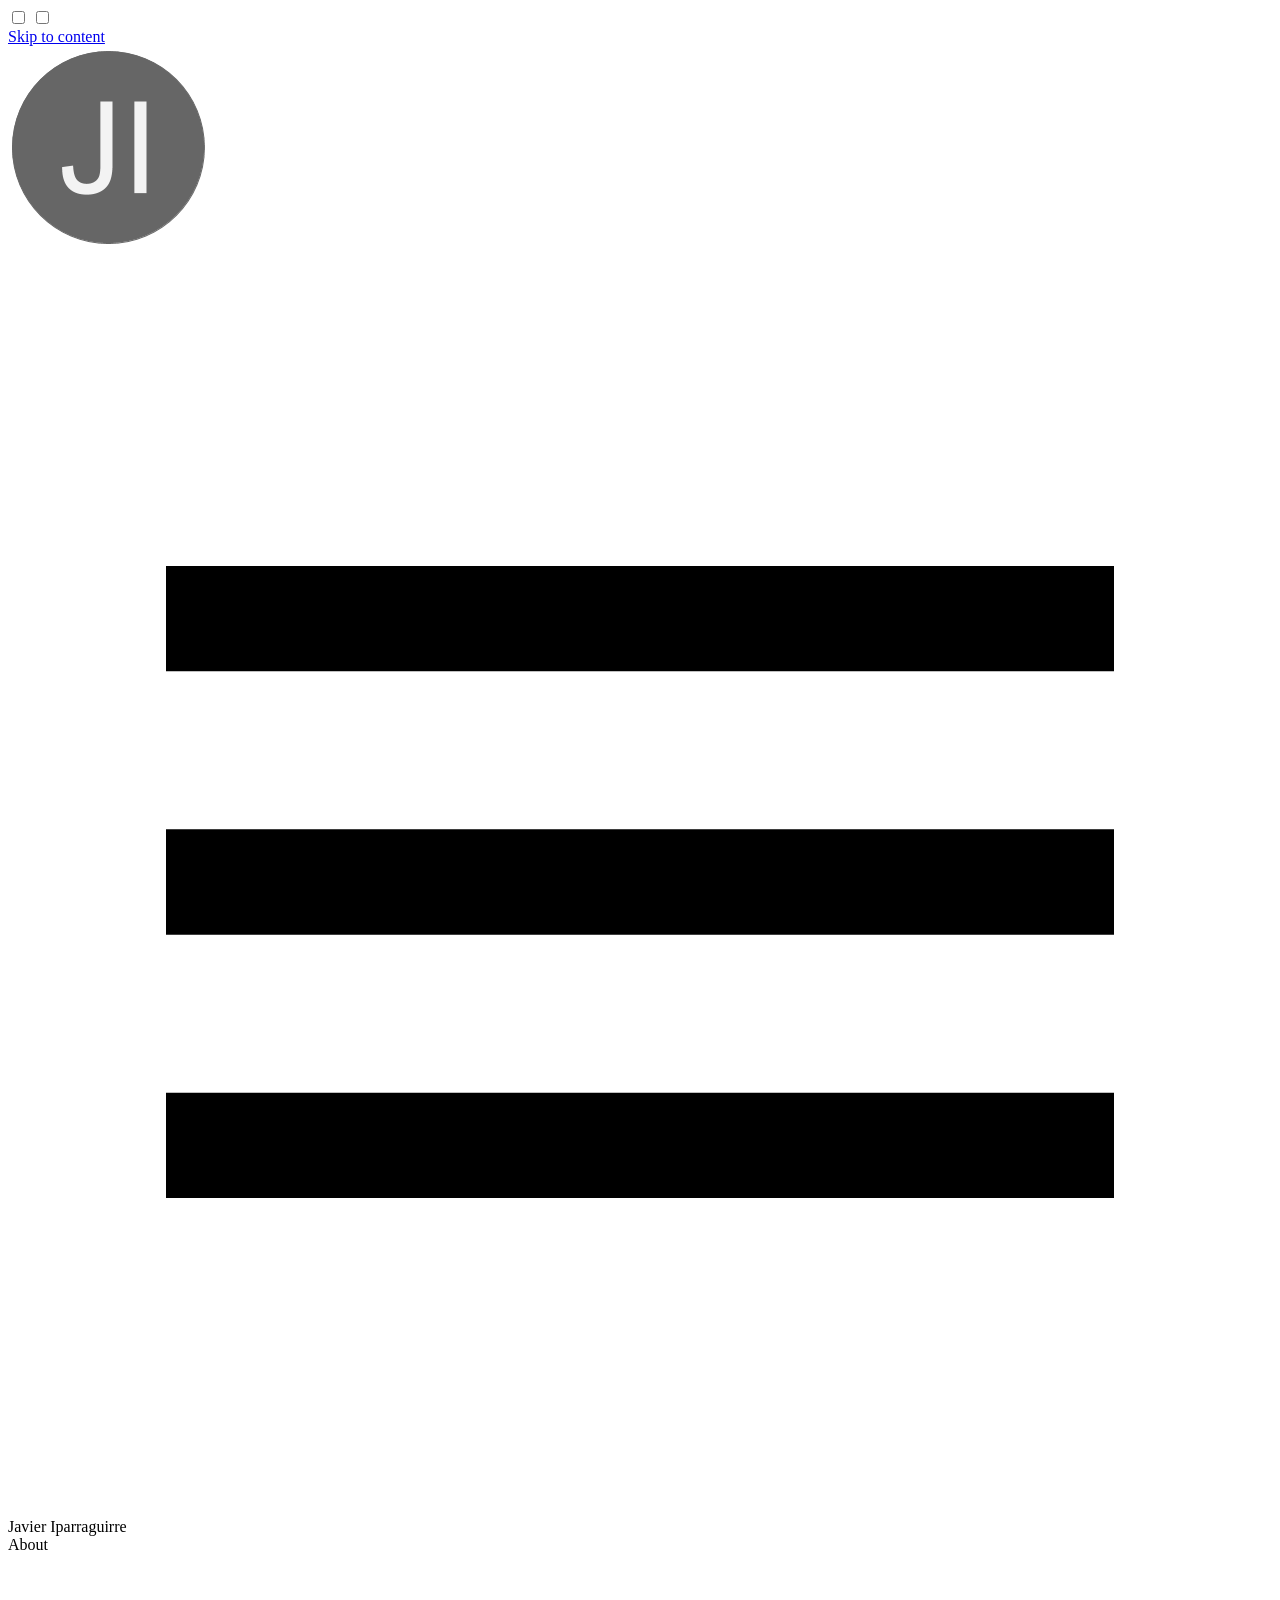
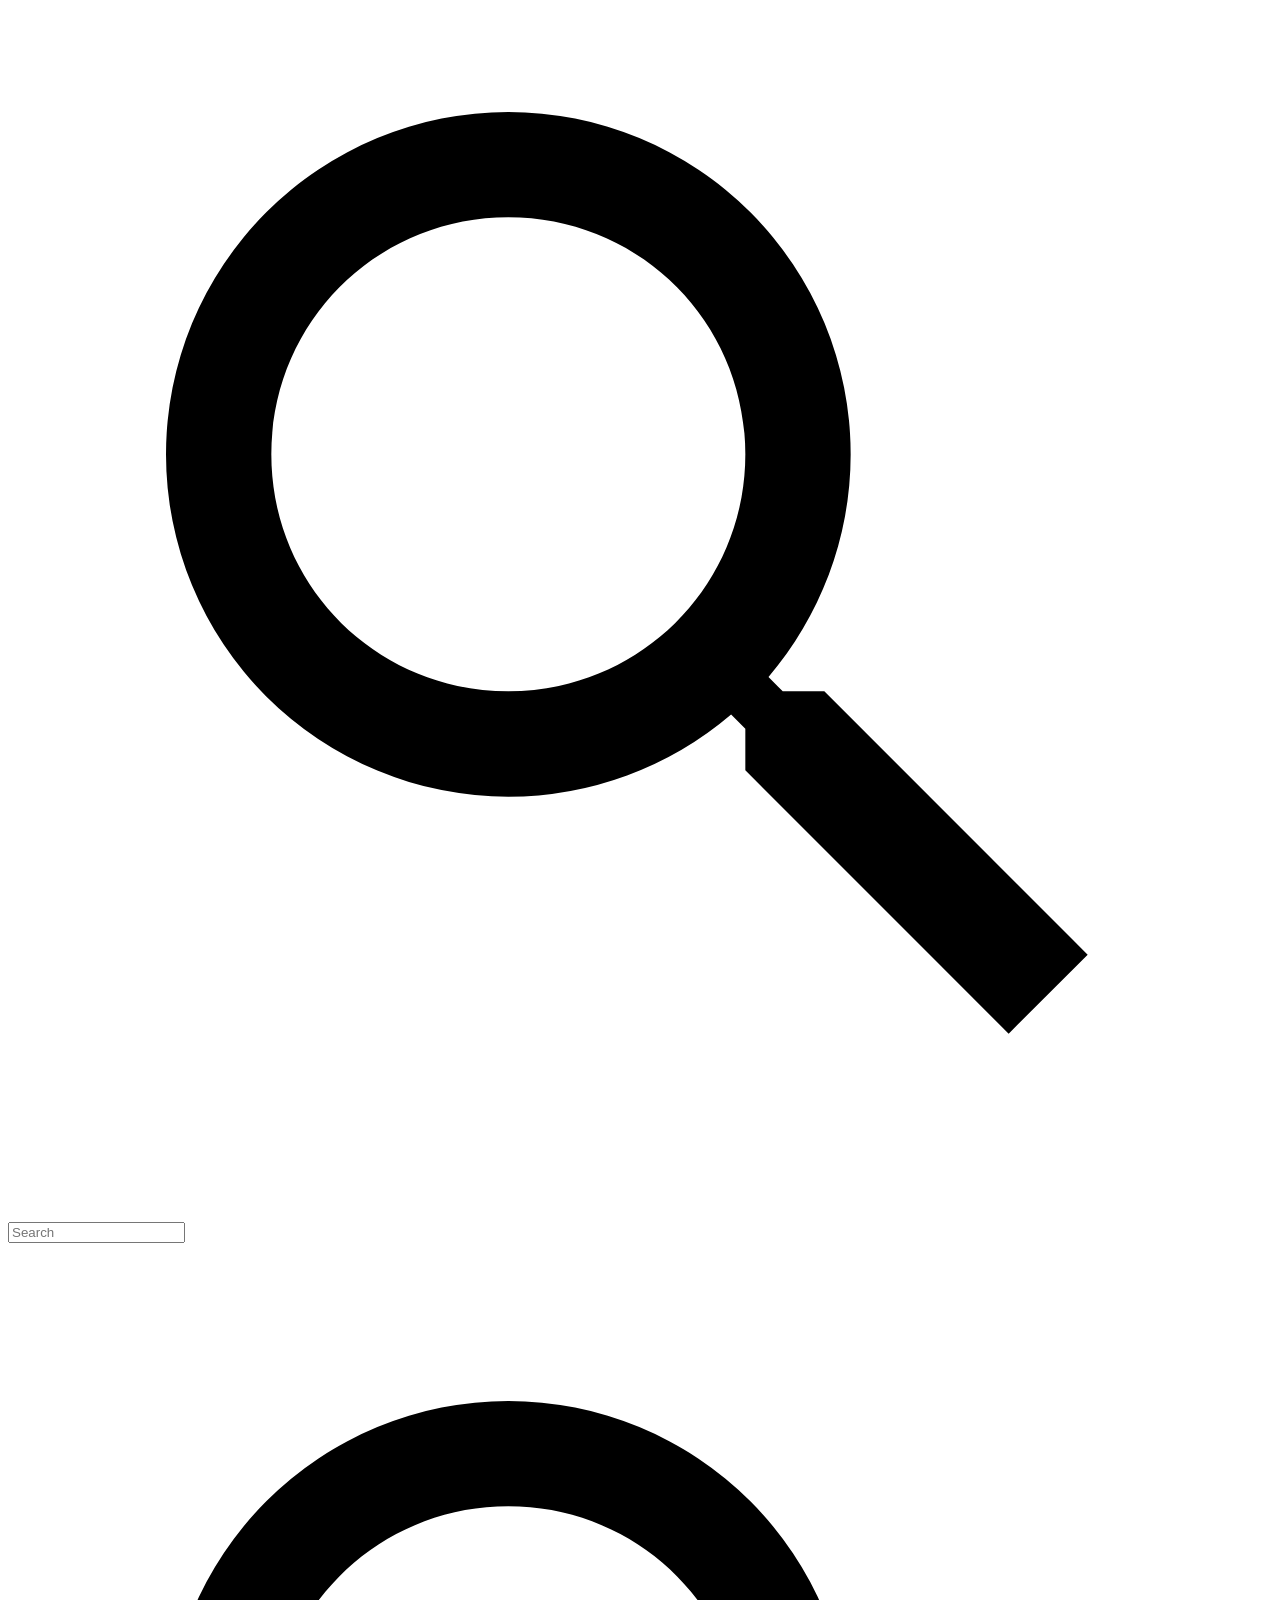
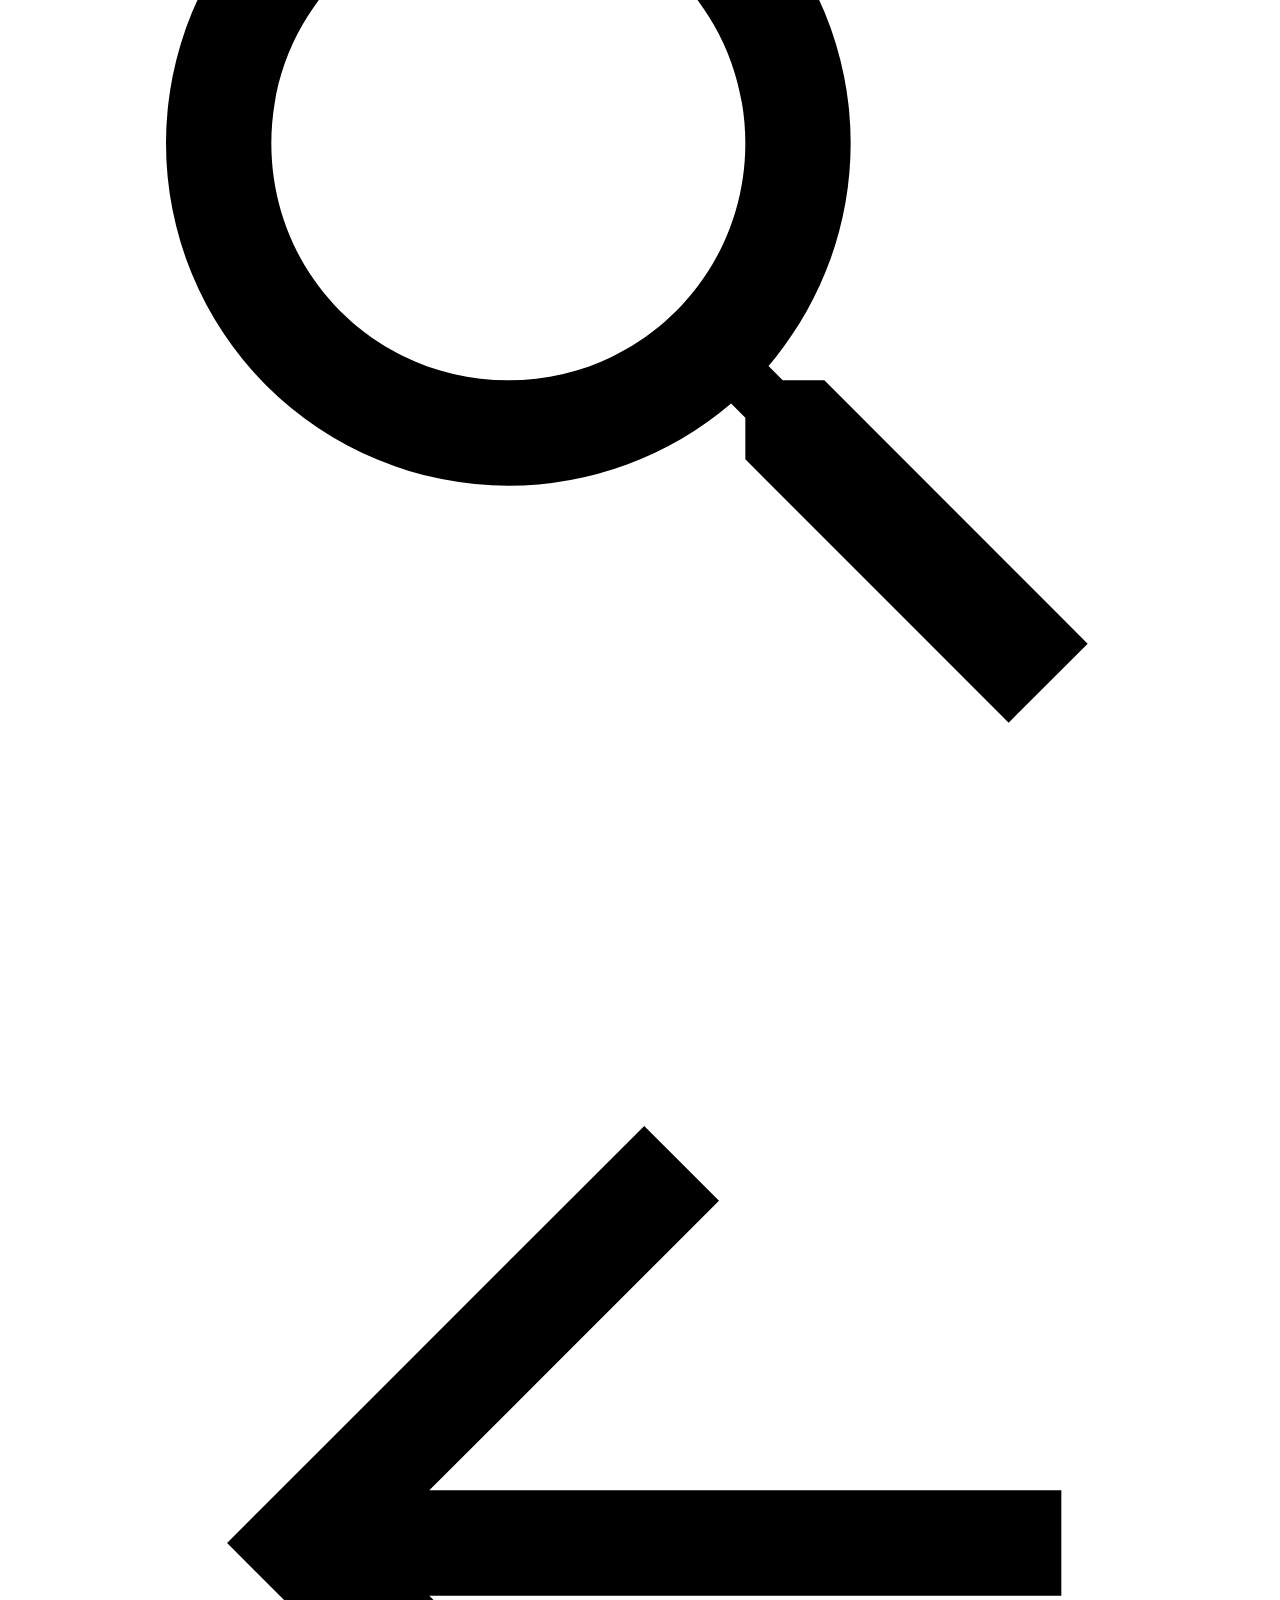
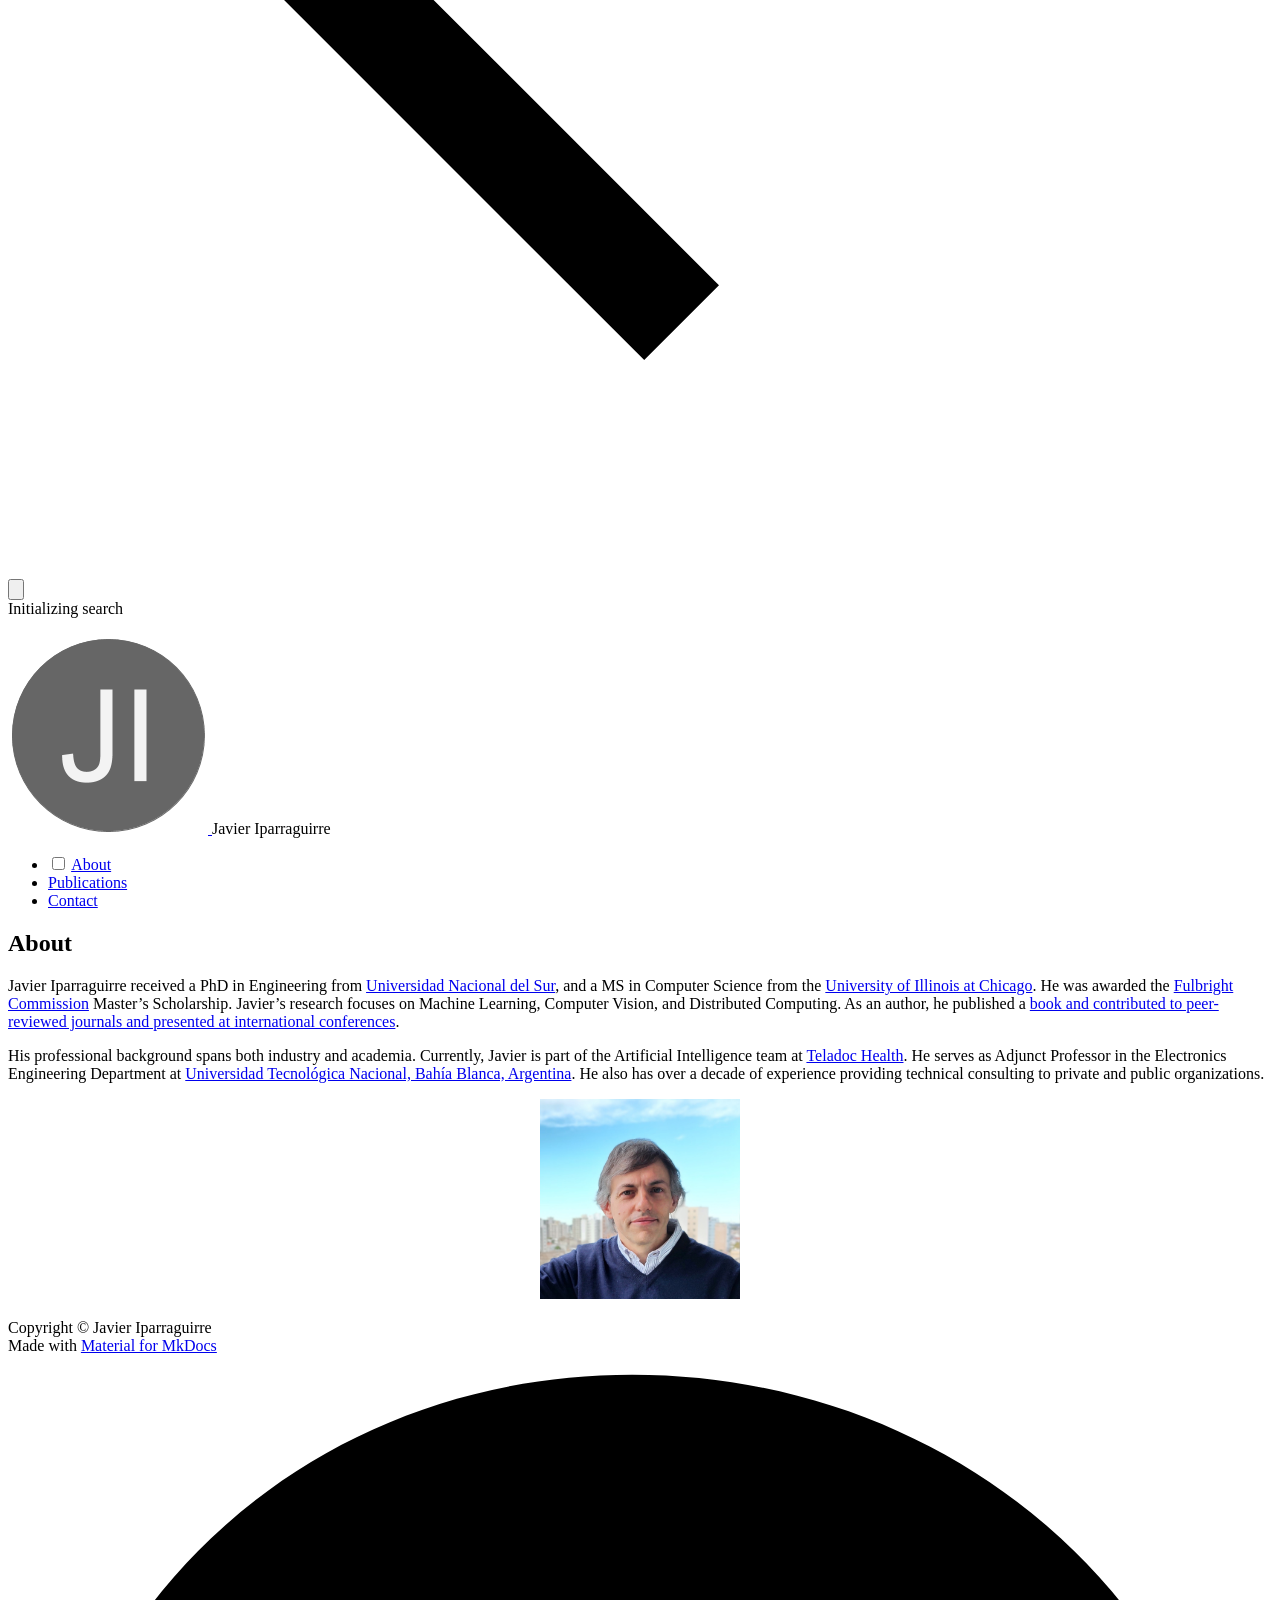
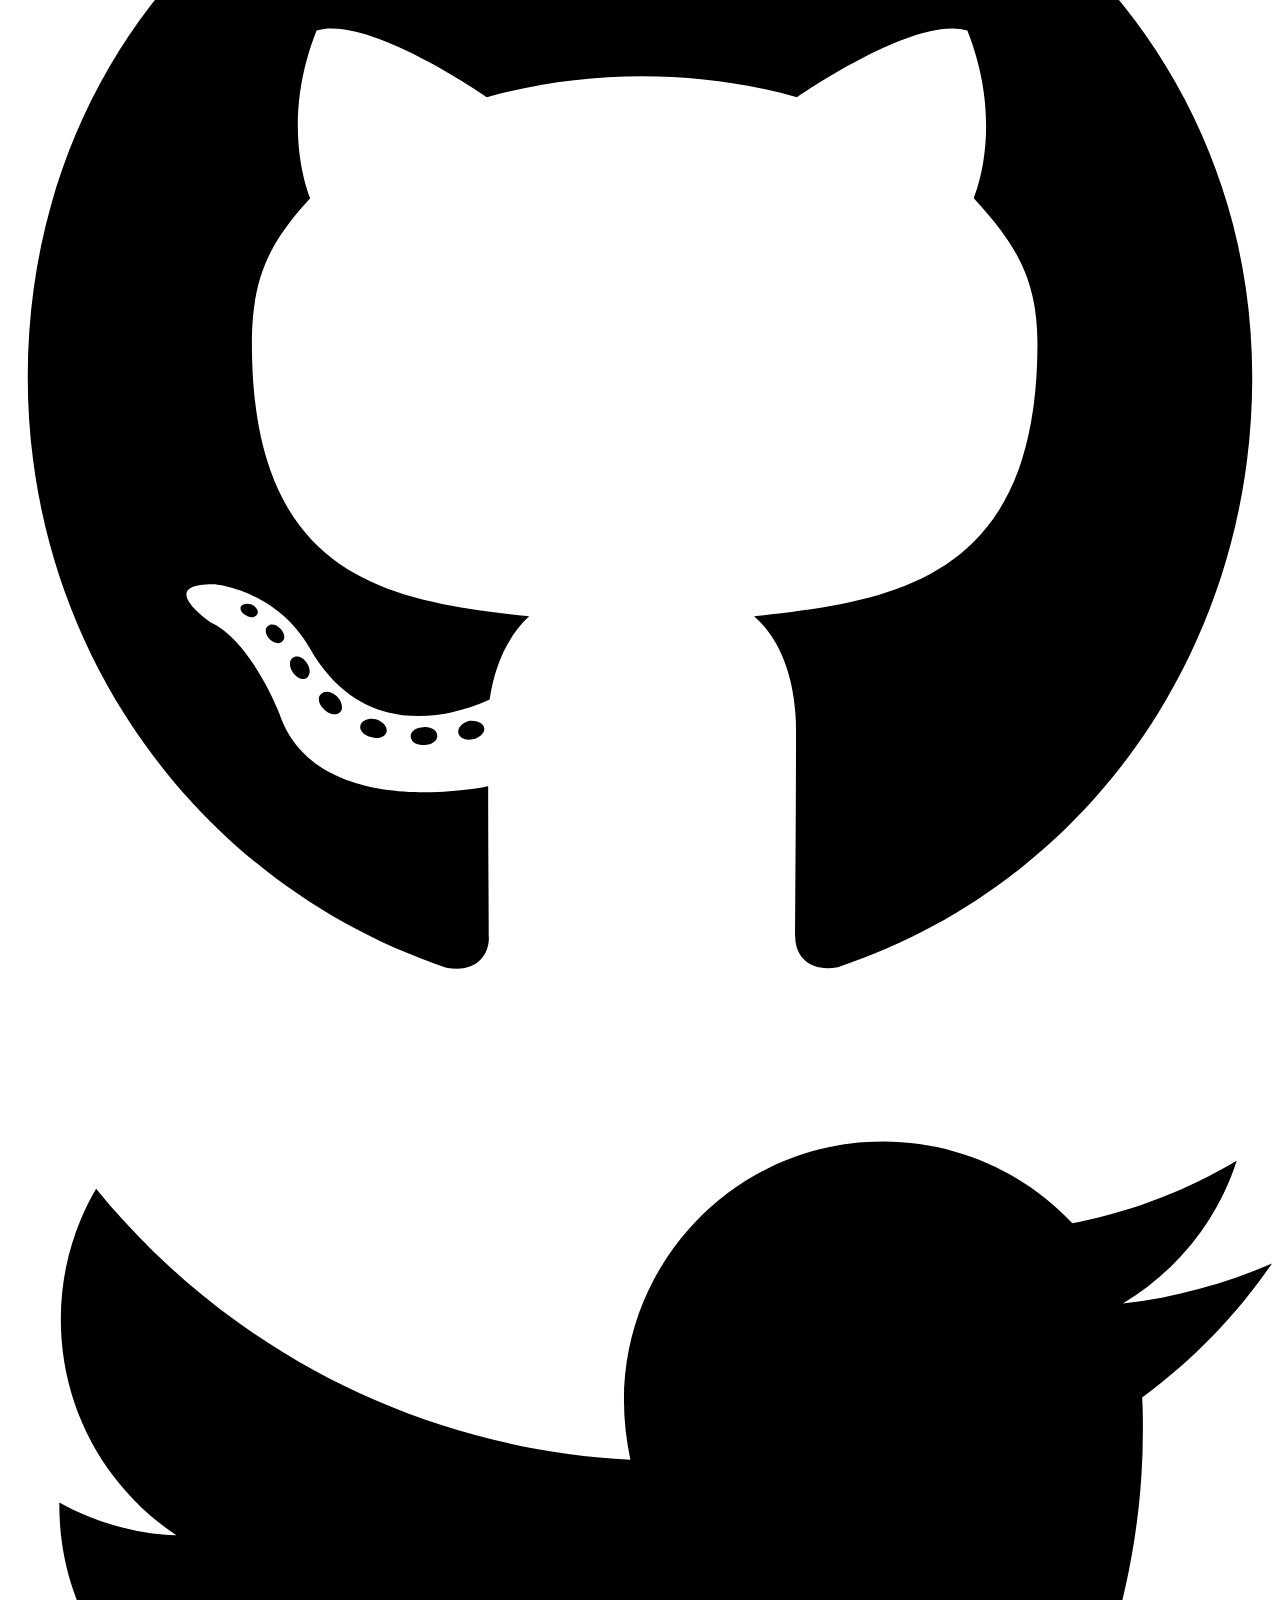
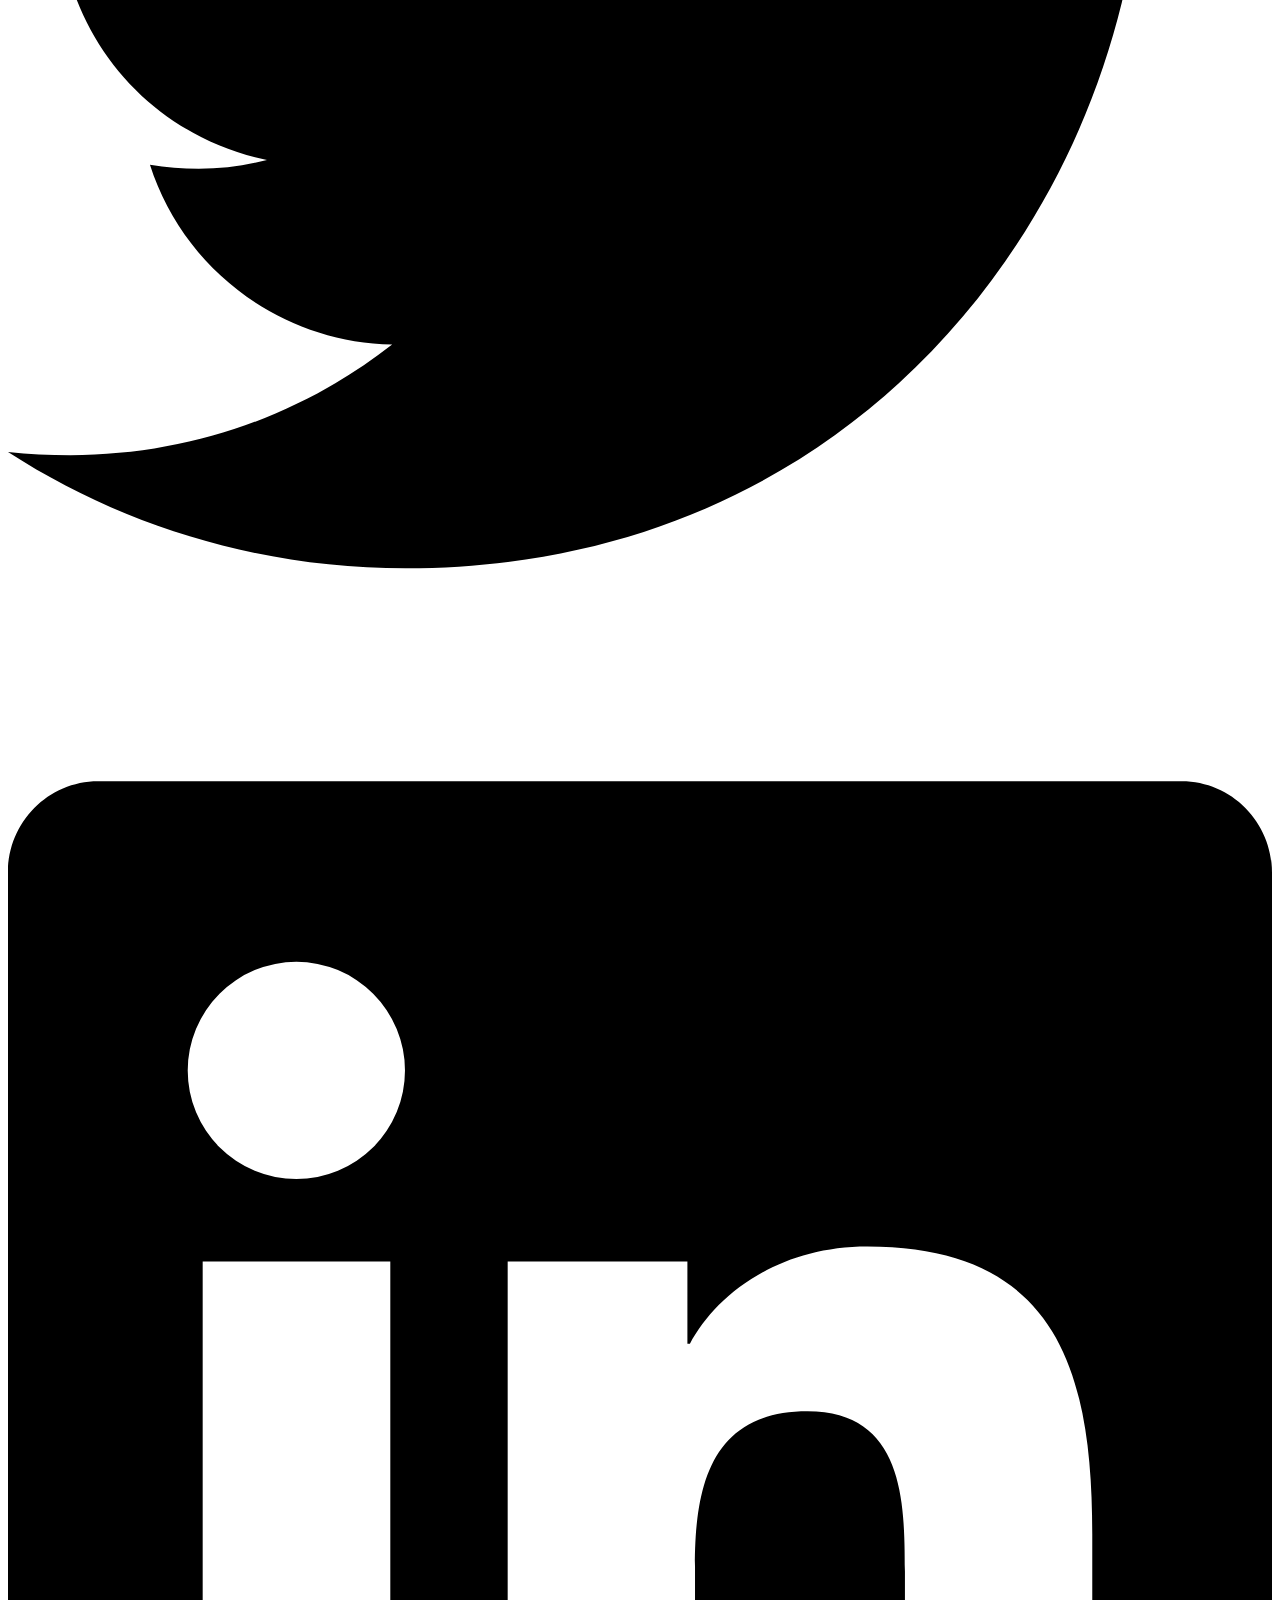
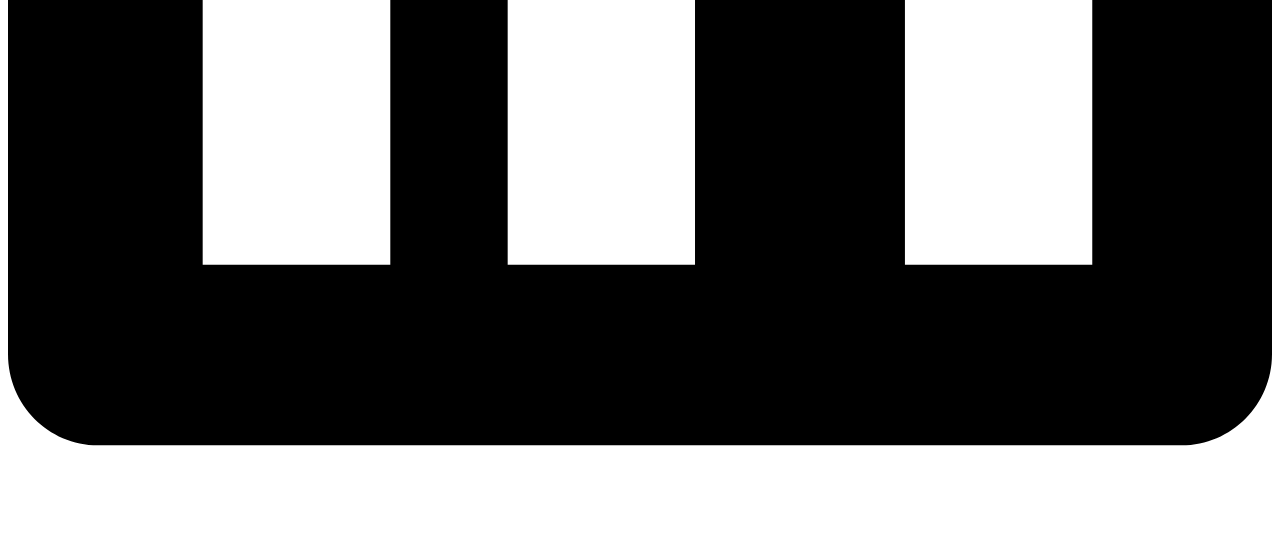
==== commit 4124d573: "Deployed 0a9f494 with MkDocs version: 1.6.1" ====
--- a/index.html
+++ b/index.html
@@ -17,8 +17,11 @@
         <link rel="next" href="publications/">
       
       
+        
+      
+      
       <link rel="icon" href="images/favicon.ico">
-      <meta name="generator" content="mkdocs-1.6.1, mkdocs-material-9.6.1">
+      <meta name="generator" content="mkdocs-1.6.1, mkdocs-material-9.7.0">
     
     
       
@@ -26,10 +29,10 @@
       
     
     
-      <link rel="stylesheet" href="assets/stylesheets/main.a40c8224.min.css">
-      
-        
-        <link rel="stylesheet" href="assets/stylesheets/palette.06af60db.min.css">
+      <link rel="stylesheet" href="assets/stylesheets/main.618322db.min.css">
+      
+        
+        <link rel="stylesheet" href="assets/stylesheets/palette.ab4e12ef.min.css">
       
       
 
@@ -62,7 +65,6 @@
     <script>"undefined"!=typeof __md_analytics&&__md_analytics()</script>
   
 
-    
     
     
   </head>
@@ -129,11 +131,13 @@
     
     
     
-      <label class="md-header__button md-icon" for="__search">
-        
-        <svg xmlns="http://www.w3.org/2000/svg" viewBox="0 0 24 24"><path d="M9.5 3A6.5 6.5 0 0 1 16 9.5c0 1.61-.59 3.09-1.56 4.23l.27.27h.79l5 5-1.5 1.5-5-5v-.79l-.27-.27A6.52 6.52 0 0 1 9.5 16 6.5 6.5 0 0 1 3 9.5 6.5 6.5 0 0 1 9.5 3m0 2C7 5 5 7 5 9.5S7 14 9.5 14 14 12 14 9.5 12 5 9.5 5"/></svg>
-      </label>
-      <div class="md-search" data-md-component="search" role="dialog">
+      
+      
+        <label class="md-header__button md-icon" for="__search">
+          
+          <svg xmlns="http://www.w3.org/2000/svg" viewBox="0 0 24 24"><path d="M9.5 3A6.5 6.5 0 0 1 16 9.5c0 1.61-.59 3.09-1.56 4.23l.27.27h.79l5 5-1.5 1.5-5-5v-.79l-.27-.27A6.52 6.52 0 0 1 9.5 16 6.5 6.5 0 0 1 3 9.5 6.5 6.5 0 0 1 9.5 3m0 2C7 5 5 7 5 9.5S7 14 9.5 14 14 12 14 9.5 12 5 9.5 5"/></svg>
+        </label>
+        <div class="md-search" data-md-component="search" role="dialog">
   <label class="md-search__overlay" for="__search"></label>
   <div class="md-search__inner" role="search">
     <form class="md-search__form" name="search">
@@ -165,6 +169,7 @@
     </div>
   </div>
 </div>
+      
     
     
   </nav>
@@ -221,10 +226,16 @@
       <a href="." class="md-nav__link md-nav__link--active">
         
   
+  
   <span class="md-ellipsis">
+    
+  
     About
+  
+
     
   </span>
+  
   
 
       </a>
@@ -243,10 +254,16 @@
       <a href="publications/" class="md-nav__link">
         
   
+  
   <span class="md-ellipsis">
+    
+  
     Publications
+  
+
     
   </span>
+  
   
 
       </a>
@@ -264,10 +281,16 @@
       <a href="contact/" class="md-nav__link">
         
   
+  
   <span class="md-ellipsis">
+    
+  
     Contact
+  
+
     
   </span>
+  
   
 
       </a>
@@ -303,6 +326,7 @@
           
           
             <div class="md-content" data-md-component="content">
+              
               <article class="md-content__inner md-typeset">
                 
                   
@@ -355,14 +379,15 @@
   
 </div>
       
-        <div class="md-social">
+        
+<div class="md-social">
   
     
     
     
     
     <a href="https://github.com/javierip" target="_blank" rel="noopener" title="Javier at GitHub" class="md-social__link">
-      <svg xmlns="http://www.w3.org/2000/svg" viewBox="0 0 496 512"><!--! Font Awesome Free 6.7.2 by @fontawesome - https://fontawesome.com License - https://fontawesome.com/license/free (Icons: CC BY 4.0, Fonts: SIL OFL 1.1, Code: MIT License) Copyright 2024 Fonticons, Inc.--><path d="M165.9 397.4c0 2-2.3 3.6-5.2 3.6-3.3.3-5.6-1.3-5.6-3.6 0-2 2.3-3.6 5.2-3.6 3-.3 5.6 1.3 5.6 3.6m-31.1-4.5c-.7 2 1.3 4.3 4.3 4.9 2.6 1 5.6 0 6.2-2s-1.3-4.3-4.3-5.2c-2.6-.7-5.5.3-6.2 2.3m44.2-1.7c-2.9.7-4.9 2.6-4.6 4.9.3 2 2.9 3.3 5.9 2.6 2.9-.7 4.9-2.6 4.6-4.6-.3-1.9-3-3.2-5.9-2.9M244.8 8C106.1 8 0 113.3 0 252c0 110.9 69.8 205.8 169.5 239.2 12.8 2.3 17.3-5.6 17.3-12.1 0-6.2-.3-40.4-.3-61.4 0 0-70 15-84.7-29.8 0 0-11.4-29.1-27.8-36.6 0 0-22.9-15.7 1.6-15.4 0 0 24.9 2 38.6 25.8 21.9 38.6 58.6 27.5 72.9 20.9 2.3-16 8.8-27.1 16-33.7-55.9-6.2-112.3-14.3-112.3-110.5 0-27.5 7.6-41.3 23.6-58.9-2.6-6.5-11.1-33.3 2.6-67.9 20.9-6.5 69 27 69 27 20-5.6 41.5-8.5 62.8-8.5s42.8 2.9 62.8 8.5c0 0 48.1-33.6 69-27 13.7 34.7 5.2 61.4 2.6 67.9 16 17.7 25.8 31.5 25.8 58.9 0 96.5-58.9 104.2-114.8 110.5 9.2 7.9 17 22.9 17 46.4 0 33.7-.3 75.4-.3 83.6 0 6.5 4.6 14.4 17.3 12.1C428.2 457.8 496 362.9 496 252 496 113.3 383.5 8 244.8 8M97.2 352.9c-1.3 1-1 3.3.7 5.2 1.6 1.6 3.9 2.3 5.2 1 1.3-1 1-3.3-.7-5.2-1.6-1.6-3.9-2.3-5.2-1m-10.8-8.1c-.7 1.3.3 2.9 2.3 3.9 1.6 1 3.6.7 4.3-.7.7-1.3-.3-2.9-2.3-3.9-2-.6-3.6-.3-4.3.7m32.4 35.6c-1.6 1.3-1 4.3 1.3 6.2 2.3 2.3 5.2 2.6 6.5 1 1.3-1.3.7-4.3-1.3-6.2-2.2-2.3-5.2-2.6-6.5-1m-11.4-14.7c-1.6 1-1.6 3.6 0 5.9s4.3 3.3 5.6 2.3c1.6-1.3 1.6-3.9 0-6.2-1.4-2.3-4-3.3-5.6-2"/></svg>
+      <svg xmlns="http://www.w3.org/2000/svg" viewBox="0 0 512 512"><!--! Font Awesome Free 7.1.0 by @fontawesome - https://fontawesome.com License - https://fontawesome.com/license/free (Icons: CC BY 4.0, Fonts: SIL OFL 1.1, Code: MIT License) Copyright 2025 Fonticons, Inc.--><path d="M173.9 397.4c0 2-2.3 3.6-5.2 3.6-3.3.3-5.6-1.3-5.6-3.6 0-2 2.3-3.6 5.2-3.6 3-.3 5.6 1.3 5.6 3.6m-31.1-4.5c-.7 2 1.3 4.3 4.3 4.9 2.6 1 5.6 0 6.2-2s-1.3-4.3-4.3-5.2c-2.6-.7-5.5.3-6.2 2.3m44.2-1.7c-2.9.7-4.9 2.6-4.6 4.9.3 2 2.9 3.3 5.9 2.6 2.9-.7 4.9-2.6 4.6-4.6-.3-1.9-3-3.2-5.9-2.9M252.8 8C114.1 8 8 113.3 8 252c0 110.9 69.8 205.8 169.5 239.2 12.8 2.3 17.3-5.6 17.3-12.1 0-6.2-.3-40.4-.3-61.4 0 0-70 15-84.7-29.8 0 0-11.4-29.1-27.8-36.6 0 0-22.9-15.7 1.6-15.4 0 0 24.9 2 38.6 25.8 21.9 38.6 58.6 27.5 72.9 20.9 2.3-16 8.8-27.1 16-33.7-55.9-6.2-112.3-14.3-112.3-110.5 0-27.5 7.6-41.3 23.6-58.9-2.6-6.5-11.1-33.3 2.6-67.9 20.9-6.5 69 27 69 27 20-5.6 41.5-8.5 62.8-8.5s42.8 2.9 62.8 8.5c0 0 48.1-33.6 69-27 13.7 34.7 5.2 61.4 2.6 67.9 16 17.7 25.8 31.5 25.8 58.9 0 96.5-58.9 104.2-114.8 110.5 9.2 7.9 17 22.9 17 46.4 0 33.7-.3 75.4-.3 83.6 0 6.5 4.6 14.4 17.3 12.1C436.2 457.8 504 362.9 504 252 504 113.3 391.5 8 252.8 8M105.2 352.9c-1.3 1-1 3.3.7 5.2 1.6 1.6 3.9 2.3 5.2 1 1.3-1 1-3.3-.7-5.2-1.6-1.6-3.9-2.3-5.2-1m-10.8-8.1c-.7 1.3.3 2.9 2.3 3.9 1.6 1 3.6.7 4.3-.7.7-1.3-.3-2.9-2.3-3.9-2-.6-3.6-.3-4.3.7m32.4 35.6c-1.6 1.3-1 4.3 1.3 6.2 2.3 2.3 5.2 2.6 6.5 1 1.3-1.3.7-4.3-1.3-6.2-2.2-2.3-5.2-2.6-6.5-1m-11.4-14.7c-1.6 1-1.6 3.6 0 5.9s4.3 3.3 5.6 2.3c1.6-1.3 1.6-3.9 0-6.2-1.4-2.3-4-3.3-5.6-2"/></svg>
     </a>
   
     
@@ -370,7 +395,7 @@
     
     
     <a href="https://twitter.com/javieripa" target="_blank" rel="noopener" title="Javier at Twitter" class="md-social__link">
-      <svg xmlns="http://www.w3.org/2000/svg" viewBox="0 0 512 512"><!--! Font Awesome Free 6.7.2 by @fontawesome - https://fontawesome.com License - https://fontawesome.com/license/free (Icons: CC BY 4.0, Fonts: SIL OFL 1.1, Code: MIT License) Copyright 2024 Fonticons, Inc.--><path d="M459.37 151.716c.325 4.548.325 9.097.325 13.645 0 138.72-105.583 298.558-298.558 298.558-59.452 0-114.68-17.219-161.137-47.106 8.447.974 16.568 1.299 25.34 1.299 49.055 0 94.213-16.568 130.274-44.832-46.132-.975-84.792-31.188-98.112-72.772 6.498.974 12.995 1.624 19.818 1.624 9.421 0 18.843-1.3 27.614-3.573-48.081-9.747-84.143-51.98-84.143-102.985v-1.299c13.969 7.797 30.214 12.67 47.431 13.319-28.264-18.843-46.781-51.005-46.781-87.391 0-19.492 5.197-37.36 14.294-52.954 51.655 63.675 129.3 105.258 216.365 109.807-1.624-7.797-2.599-15.918-2.599-24.04 0-57.828 46.782-104.934 104.934-104.934 30.213 0 57.502 12.67 76.67 33.137 23.715-4.548 46.456-13.32 66.599-25.34-7.798 24.366-24.366 44.833-46.132 57.827 21.117-2.273 41.584-8.122 60.426-16.243-14.292 20.791-32.161 39.308-52.628 54.253"/></svg>
+      <svg xmlns="http://www.w3.org/2000/svg" viewBox="0 0 512 512"><!--! Font Awesome Free 7.1.0 by @fontawesome - https://fontawesome.com License - https://fontawesome.com/license/free (Icons: CC BY 4.0, Fonts: SIL OFL 1.1, Code: MIT License) Copyright 2025 Fonticons, Inc.--><path d="M459.4 151.7c.3 4.5.3 9.1.3 13.6 0 138.7-105.6 298.6-298.6 298.6-59.5 0-114.7-17.2-161.1-47.1 8.4 1 16.6 1.3 25.3 1.3 49.1 0 94.2-16.6 130.3-44.8-46.1-1-84.8-31.2-98.1-72.8 6.5 1 13 1.6 19.8 1.6 9.4 0 18.8-1.3 27.6-3.6-48.1-9.7-84.1-52-84.1-103v-1.3c14 7.8 30.2 12.7 47.4 13.3-28.3-18.8-46.8-51-46.8-87.4 0-19.5 5.2-37.4 14.3-53C87.4 130.8 165 172.4 252.1 176.9c-1.6-7.8-2.6-15.9-2.6-24C249.5 95.1 296.3 48 354.4 48c30.2 0 57.5 12.7 76.7 33.1 23.7-4.5 46.5-13.3 66.6-25.3-7.8 24.4-24.4 44.8-46.1 57.8 21.1-2.3 41.6-8.1 60.4-16.2-14.3 20.8-32.2 39.3-52.6 54.3"/></svg>
     </a>
   
     
@@ -378,7 +403,7 @@
     
     
     <a href="https://www.linkedin.com/in/jiparraguirre/" target="_blank" rel="noopener" title="Javier at LinkedIn" class="md-social__link">
-      <svg xmlns="http://www.w3.org/2000/svg" viewBox="0 0 448 512"><!--! Font Awesome Free 6.7.2 by @fontawesome - https://fontawesome.com License - https://fontawesome.com/license/free (Icons: CC BY 4.0, Fonts: SIL OFL 1.1, Code: MIT License) Copyright 2024 Fonticons, Inc.--><path d="M416 32H31.9C14.3 32 0 46.5 0 64.3v383.4C0 465.5 14.3 480 31.9 480H416c17.6 0 32-14.5 32-32.3V64.3c0-17.8-14.4-32.3-32-32.3M135.4 416H69V202.2h66.5V416zm-33.2-243c-21.3 0-38.5-17.3-38.5-38.5S80.9 96 102.2 96c21.2 0 38.5 17.3 38.5 38.5 0 21.3-17.2 38.5-38.5 38.5m282.1 243h-66.4V312c0-24.8-.5-56.7-34.5-56.7-34.6 0-39.9 27-39.9 54.9V416h-66.4V202.2h63.7v29.2h.9c8.9-16.8 30.6-34.5 62.9-34.5 67.2 0 79.7 44.3 79.7 101.9z"/></svg>
+      <svg xmlns="http://www.w3.org/2000/svg" viewBox="0 0 448 512"><!--! Font Awesome Free 7.1.0 by @fontawesome - https://fontawesome.com License - https://fontawesome.com/license/free (Icons: CC BY 4.0, Fonts: SIL OFL 1.1, Code: MIT License) Copyright 2025 Fonticons, Inc.--><path d="M416 32H31.9C14.3 32 0 46.5 0 64.3v383.4C0 465.5 14.3 480 31.9 480H416c17.6 0 32-14.5 32-32.3V64.3c0-17.8-14.4-32.3-32-32.3M135.4 416H69V202.2h66.5V416zM102.2 96a38.5 38.5 0 1 1 0 77 38.5 38.5 0 1 1 0-77m282.1 320h-66.4V312c0-24.8-.5-56.7-34.5-56.7-34.6 0-39.9 27-39.9 54.9V416h-66.4V202.2h63.7v29.2h.9c8.9-16.8 30.6-34.5 62.9-34.5 67.2 0 79.7 44.3 79.7 101.9z"/></svg>
     </a>
   
 </div>
@@ -393,10 +418,13 @@
     </div>
     
     
-    <script id="__config" type="application/json">{"base": ".", "features": [], "search": "assets/javascripts/workers/search.f8cc74c7.min.js", "translations": {"clipboard.copied": "Copied to clipboard", "clipboard.copy": "Copy to clipboard", "search.result.more.one": "1 more on this page", "search.result.more.other": "# more on this page", "search.result.none": "No matching documents", "search.result.one": "1 matching document", "search.result.other": "# matching documents", "search.result.placeholder": "Type to start searching", "search.result.term.missing": "Missing", "select.version": "Select version"}}</script>
-    
-    
-      <script src="assets/javascripts/bundle.5090c770.min.js"></script>
+    
+      
+      
+      <script id="__config" type="application/json">{"annotate": null, "base": ".", "features": [], "search": "assets/javascripts/workers/search.7a47a382.min.js", "tags": null, "translations": {"clipboard.copied": "Copied to clipboard", "clipboard.copy": "Copy to clipboard", "search.result.more.one": "1 more on this page", "search.result.more.other": "# more on this page", "search.result.none": "No matching documents", "search.result.one": "1 matching document", "search.result.other": "# matching documents", "search.result.placeholder": "Type to start searching", "search.result.term.missing": "Missing", "select.version": "Select version"}, "version": null}</script>
+    
+    
+      <script src="assets/javascripts/bundle.e71a0d61.min.js"></script>
       
     
   </body>
--- a/assets/stylesheets/main.618322db.min.css
+++ b/assets/stylesheets/main.618322db.min.css
@@ -0,0 +1 @@
+@charset "UTF-8";html{-webkit-text-size-adjust:none;-moz-text-size-adjust:none;text-size-adjust:none;box-sizing:border-box}*,:after,:before{box-sizing:inherit}@media (prefers-reduced-motion){*,:after,:before{transition:none!important}}body{margin:0}a,button,input,label{-webkit-tap-highlight-color:transparent}a{color:inherit;text-decoration:none}hr{border:0;box-sizing:initial;display:block;height:.05rem;overflow:visible;padding:0}small{font-size:80%}sub,sup{line-height:1em}img{border-style:none}table{border-collapse:initial;border-spacing:0}td,th{font-weight:400;vertical-align:top}button{background:#0000;border:0;font-family:inherit;font-size:inherit;margin:0;padding:0}input{border:0;outline:none}:root{--md-primary-fg-color:#4051b5;--md-primary-fg-color--light:#5d6cc0;--md-primary-fg-color--dark:#303fa1;--md-primary-bg-color:#fff;--md-primary-bg-color--light:#ffffffb3;--md-accent-fg-color:#526cfe;--md-accent-fg-color--transparent:#526cfe1a;--md-accent-bg-color:#fff;--md-accent-bg-color--light:#ffffffb3}[data-md-color-scheme=default]{color-scheme:light}[data-md-color-scheme=default] img[src$="#gh-dark-mode-only"],[data-md-color-scheme=default] img[src$="#only-dark"]{display:none}:root,[data-md-color-scheme=default]{--md-hue:225deg;--md-default-fg-color:#000000de;--md-default-fg-color--light:#0000008a;--md-default-fg-color--lighter:#00000052;--md-default-fg-color--lightest:#00000012;--md-default-bg-color:#fff;--md-default-bg-color--light:#ffffffb3;--md-default-bg-color--lighter:#ffffff4d;--md-default-bg-color--lightest:#ffffff1f;--md-code-fg-color:#36464e;--md-code-bg-color:#f5f5f5;--md-code-bg-color--light:#f5f5f5b3;--md-code-bg-color--lighter:#f5f5f54d;--md-code-hl-color:#4287ff;--md-code-hl-color--light:#4287ff1a;--md-code-hl-number-color:#d52a2a;--md-code-hl-special-color:#db1457;--md-code-hl-function-color:#a846b9;--md-code-hl-constant-color:#6e59d9;--md-code-hl-keyword-color:#3f6ec6;--md-code-hl-string-color:#1c7d4d;--md-code-hl-name-color:var(--md-code-fg-color);--md-code-hl-operator-color:var(--md-default-fg-color--light);--md-code-hl-punctuation-color:var(--md-default-fg-color--light);--md-code-hl-comment-color:var(--md-default-fg-color--light);--md-code-hl-generic-color:var(--md-default-fg-color--light);--md-code-hl-variable-color:var(--md-default-fg-color--light);--md-typeset-color:var(--md-default-fg-color);--md-typeset-a-color:var(--md-primary-fg-color);--md-typeset-del-color:#f5503d26;--md-typeset-ins-color:#0bd57026;--md-typeset-kbd-color:#fafafa;--md-typeset-kbd-accent-color:#fff;--md-typeset-kbd-border-color:#b8b8b8;--md-typeset-mark-color:#ffff0080;--md-typeset-table-color:#0000001f;--md-typeset-table-color--light:rgba(0,0,0,.035);--md-admonition-fg-color:var(--md-default-fg-color);--md-admonition-bg-color:var(--md-default-bg-color);--md-warning-fg-color:#000000de;--md-warning-bg-color:#ff9;--md-footer-fg-color:#fff;--md-footer-fg-color--light:#ffffffb3;--md-footer-fg-color--lighter:#ffffff73;--md-footer-bg-color:#000000de;--md-footer-bg-color--dark:#00000052;--md-shadow-z1:0 0.2rem 0.5rem #0000000d,0 0 0.05rem #0000001a;--md-shadow-z2:0 0.2rem 0.5rem #0000001a,0 0 0.05rem #00000040;--md-shadow-z3:0 0.2rem 0.5rem #0003,0 0 0.05rem #00000059}.md-icon svg{fill:currentcolor;display:block;height:1.2rem;width:1.2rem}body{-webkit-font-smoothing:antialiased;-moz-osx-font-smoothing:grayscale;--md-text-font-family:var(--md-text-font,_),-apple-system,BlinkMacSystemFont,Helvetica,Arial,sans-serif;--md-code-font-family:var(--md-code-font,_),SFMono-Regular,Consolas,Menlo,monospace}aside,body,input{font-feature-settings:"kern","liga";color:var(--md-typeset-color);font-family:var(--md-text-font-family)}code,kbd,pre{font-feature-settings:"kern";font-family:var(--md-code-font-family)}:root{--md-typeset-table-sort-icon:url('data:image/svg+xml;charset=utf-8,<svg xmlns="http://www.w3.org/2000/svg" viewBox="0 0 24 24"><path d="m18 21-4-4h3V7h-3l4-4 4 4h-3v10h3M2 19v-2h10v2M2 13v-2h7v2M2 7V5h4v2z"/></svg>');--md-typeset-table-sort-icon--asc:url('data:image/svg+xml;charset=utf-8,<svg xmlns="http://www.w3.org/2000/svg" viewBox="0 0 24 24"><path d="M19 17h3l-4 4-4-4h3V3h2M2 17h10v2H2M6 5v2H2V5m0 6h7v2H2z"/></svg>');--md-typeset-table-sort-icon--desc:url('data:image/svg+xml;charset=utf-8,<svg xmlns="http://www.w3.org/2000/svg" viewBox="0 0 24 24"><path d="M19 7h3l-4-4-4 4h3v14h2M2 17h10v2H2M6 5v2H2V5m0 6h7v2H2z"/></svg>')}.md-typeset{-webkit-print-color-adjust:exact;color-adjust:exact;font-size:.8rem;line-height:1.6;overflow-wrap:break-word}@media print{.md-typeset{font-size:.68rem}}.md-typeset blockquote,.md-typeset dl,.md-typeset figure,.md-typeset ol,.md-typeset pre,.md-typeset ul{margin-bottom:1em;margin-top:1em}.md-typeset h1{color:var(--md-default-fg-color--light);font-size:2em;line-height:1.3;margin:0 0 1.25em}.md-typeset h1,.md-typeset h2{font-weight:300;letter-spacing:-.01em}.md-typeset h2{font-size:1.5625em;line-height:1.4;margin:1.6em 0 .64em}.md-typeset h3{font-size:1.25em;font-weight:400;letter-spacing:-.01em;line-height:1.5;margin:1.6em 0 .8em}.md-typeset h2+h3{margin-top:.8em}.md-typeset h4{font-weight:700;letter-spacing:-.01em;margin:1em 0}.md-typeset h5,.md-typeset h6{color:var(--md-default-fg-color--light);font-size:.8em;font-weight:700;letter-spacing:-.01em;margin:1.25em 0}.md-typeset h5{text-transform:uppercase}.md-typeset h5 code{text-transform:none}.md-typeset hr{border-bottom:.05rem solid var(--md-default-fg-color--lightest);display:flow-root;margin:1.5em 0}.md-typeset a{color:var(--md-typeset-a-color);word-break:break-word}.md-typeset a,.md-typeset a:before{transition:color 125ms}.md-typeset a:focus,.md-typeset a:hover{color:var(--md-accent-fg-color)}.md-typeset a:focus code,.md-typeset a:hover code{background-color:var(--md-accent-fg-color--transparent);color:var(--md-accent-fg-color)}.md-typeset a code{color:var(--md-typeset-a-color)}.md-typeset a.focus-visible{outline-color:var(--md-accent-fg-color);outline-offset:.2rem}.md-typeset code,.md-typeset kbd,.md-typeset pre{color:var(--md-code-fg-color);direction:ltr;font-variant-ligatures:none;transition:background-color 125ms}@media print{.md-typeset code,.md-typeset kbd,.md-typeset pre{white-space:pre-wrap}}.md-typeset code{background-color:var(--md-code-bg-color);border-radius:.1rem;-webkit-box-decoration-break:clone;box-decoration-break:clone;font-size:.85em;padding:0 .2941176471em;transition:color 125ms,background-color 125ms;word-break:break-word}.md-typeset code:not(.focus-visible){-webkit-tap-highlight-color:transparent;outline:none}.md-typeset pre{display:flow-root;line-height:1.4;position:relative}.md-typeset pre>code{-webkit-box-decoration-break:slice;box-decoration-break:slice;box-shadow:none;display:block;margin:0;outline-color:var(--md-accent-fg-color);overflow:auto;padding:.7720588235em 1.1764705882em;scrollbar-color:var(--md-default-fg-color--lighter) #0000;scrollbar-width:thin;touch-action:auto;word-break:normal}.md-typeset pre>code:hover{scrollbar-color:var(--md-accent-fg-color) #0000}.md-typeset pre>code::-webkit-scrollbar{height:.2rem;width:.2rem}.md-typeset pre>code::-webkit-scrollbar-thumb{background-color:var(--md-default-fg-color--lighter)}.md-typeset pre>code::-webkit-scrollbar-thumb:hover{background-color:var(--md-accent-fg-color)}.md-typeset kbd{background-color:var(--md-typeset-kbd-color);border-radius:.1rem;box-shadow:0 .1rem 0 .05rem var(--md-typeset-kbd-border-color),0 .1rem 0 var(--md-typeset-kbd-border-color),0 -.1rem .2rem var(--md-typeset-kbd-accent-color) inset;color:var(--md-default-fg-color);display:inline-block;font-size:.75em;padding:0 .6666666667em;vertical-align:text-top;word-break:break-word}.md-typeset mark{background-color:var(--md-typeset-mark-color);-webkit-box-decoration-break:clone;box-decoration-break:clone;color:inherit;word-break:break-word}.md-typeset abbr{cursor:help;text-decoration:none}.md-typeset [data-preview],.md-typeset abbr{border-bottom:.05rem dotted var(--md-default-fg-color--light)}.md-typeset small{opacity:.75}[dir=ltr] .md-typeset sub,[dir=ltr] .md-typeset sup{margin-left:.078125em}[dir=rtl] .md-typeset sub,[dir=rtl] .md-typeset sup{margin-right:.078125em}[dir=ltr] .md-typeset blockquote{padding-left:.6rem}[dir=rtl] .md-typeset blockquote{padding-right:.6rem}[dir=ltr] .md-typeset blockquote{border-left:.2rem solid var(--md-default-fg-color--lighter)}[dir=rtl] .md-typeset blockquote{border-right:.2rem solid var(--md-default-fg-color--lighter)}.md-typeset blockquote{color:var(--md-default-fg-color--light);margin-left:0;margin-right:0}.md-typeset ul{list-style-type:disc}.md-typeset ul[type]{list-style-type:revert-layer}[dir=ltr] .md-typeset ol,[dir=ltr] .md-typeset ul{margin-left:.625em}[dir=rtl] .md-typeset ol,[dir=rtl] .md-typeset ul{margin-right:.625em}.md-typeset ol,.md-typeset ul{padding:0}.md-typeset ol:not([hidden]),.md-typeset ul:not([hidden]){display:flow-root}.md-typeset ol ol,.md-typeset ul ol{list-style-type:lower-alpha}.md-typeset ol ol ol,.md-typeset ul ol ol{list-style-type:lower-roman}.md-typeset ol ol ol ol,.md-typeset ul ol ol ol{list-style-type:upper-alpha}.md-typeset ol ol ol ol ol,.md-typeset ul ol ol ol ol{list-style-type:upper-roman}.md-typeset ol[type],.md-typeset ul[type]{list-style-type:revert-layer}[dir=ltr] .md-typeset ol li,[dir=ltr] .md-typeset ul li{margin-left:1.25em}[dir=rtl] .md-typeset ol li,[dir=rtl] .md-typeset ul li{margin-right:1.25em}.md-typeset ol li,.md-typeset ul li{margin-bottom:.5em}.md-typeset ol li blockquote,.md-typeset ol li p,.md-typeset ul li blockquote,.md-typeset ul li p{margin:.5em 0}.md-typeset ol li:last-child,.md-typeset ul li:last-child{margin-bottom:0}[dir=ltr] .md-typeset ol li ol,[dir=ltr] .md-typeset ol li ul,[dir=ltr] .md-typeset ul li ol,[dir=ltr] .md-typeset ul li ul{margin-left:.625em}[dir=rtl] .md-typeset ol li ol,[dir=rtl] .md-typeset ol li ul,[dir=rtl] .md-typeset ul li ol,[dir=rtl] .md-typeset ul li ul{margin-right:.625em}.md-typeset ol li ol,.md-typeset ol li ul,.md-typeset ul li ol,.md-typeset ul li ul{margin-bottom:.5em;margin-top:.5em}[dir=ltr] .md-typeset dd{margin-left:1.875em}[dir=rtl] .md-typeset dd{margin-right:1.875em}.md-typeset dd{margin-bottom:1.5em;margin-top:1em}.md-typeset img,.md-typeset svg,.md-typeset video{height:auto;max-width:100%}.md-typeset img[align=left]{margin:1em 1em 1em 0}.md-typeset img[align=right]{margin:1em 0 1em 1em}.md-typeset img[align]:only-child{margin-top:0}.md-typeset figure{display:flow-root;margin:1em auto;max-width:100%;text-align:center;width:fit-content}.md-typeset figure img{display:block;margin:0 auto}.md-typeset figcaption{font-style:italic;margin:1em auto;max-width:24rem}.md-typeset iframe{max-width:100%}.md-typeset table:not([class]){background-color:var(--md-default-bg-color);border:.05rem solid var(--md-typeset-table-color);border-radius:.1rem;display:inline-block;font-size:.64rem;max-width:100%;overflow:auto;touch-action:auto}@media print{.md-typeset table:not([class]){display:table}}.md-typeset table:not([class])+*{margin-top:1.5em}.md-typeset table:not([class]) td>:first-child,.md-typeset table:not([class]) th>:first-child{margin-top:0}.md-typeset table:not([class]) td>:last-child,.md-typeset table:not([class]) th>:last-child{margin-bottom:0}.md-typeset table:not([class]) td:not([align]),.md-typeset table:not([class]) th:not([align]){text-align:left}[dir=rtl] .md-typeset table:not([class]) td:not([align]),[dir=rtl] .md-typeset table:not([class]) th:not([align]){text-align:right}.md-typeset table:not([class]) th{font-weight:700;min-width:5rem;padding:.9375em 1.25em;vertical-align:top}.md-typeset table:not([class]) td{border-top:.05rem solid var(--md-typeset-table-color);padding:.9375em 1.25em;vertical-align:top}.md-typeset table:not([class]) tbody tr{transition:background-color 125ms}.md-typeset table:not([class]) tbody tr:hover{background-color:var(--md-typeset-table-color--light);box-shadow:0 .05rem 0 var(--md-default-bg-color) inset}.md-typeset table:not([class]) a{word-break:normal}.md-typeset table th[role=columnheader]{cursor:pointer}[dir=ltr] .md-typeset table th[role=columnheader]:after{margin-left:.5em}[dir=rtl] .md-typeset table th[role=columnheader]:after{margin-right:.5em}.md-typeset table th[role=columnheader]:after{content:"";display:inline-block;height:1.2em;-webkit-mask-image:var(--md-typeset-table-sort-icon);mask-image:var(--md-typeset-table-sort-icon);-webkit-mask-repeat:no-repeat;mask-repeat:no-repeat;-webkit-mask-size:contain;mask-size:contain;transition:background-color 125ms;vertical-align:text-bottom;width:1.2em}.md-typeset table th[role=columnheader]:hover:after{background-color:var(--md-default-fg-color--lighter)}.md-typeset table th[role=columnheader][aria-sort=ascending]:after{background-color:var(--md-default-fg-color--light);-webkit-mask-image:var(--md-typeset-table-sort-icon--asc);mask-image:var(--md-typeset-table-sort-icon--asc)}.md-typeset table th[role=columnheader][aria-sort=descending]:after{background-color:var(--md-default-fg-color--light);-webkit-mask-image:var(--md-typeset-table-sort-icon--desc);mask-image:var(--md-typeset-table-sort-icon--desc)}.md-typeset__scrollwrap{margin:1em -.8rem;overflow-x:auto;touch-action:auto}.md-typeset__table{display:inline-block;margin-bottom:.5em;padding:0 .8rem}@media print{.md-typeset__table{display:block}}html .md-typeset__table table{display:table;margin:0;overflow:hidden;width:100%}@media screen and (max-width:44.984375em){.md-content__inner>pre{margin:1em -.8rem}.md-content__inner>pre code{border-radius:0}}.md-typeset .md-author{border-radius:100%;display:block;flex-shrink:0;height:1.6rem;overflow:hidden;position:relative;transition:color 125ms,transform 125ms;width:1.6rem}.md-typeset .md-author img{display:block}.md-typeset .md-author--more{background:var(--md-default-fg-color--lightest);color:var(--md-default-fg-color--lighter);font-size:.6rem;font-weight:700;line-height:1.6rem;text-align:center}.md-typeset .md-author--long{height:2.4rem;width:2.4rem}.md-typeset a.md-author{transform:scale(1)}.md-typeset a.md-author img{border-radius:100%;filter:grayscale(100%) opacity(75%);transition:filter 125ms}.md-typeset a.md-author:focus,.md-typeset a.md-author:hover{transform:scale(1.1);z-index:1}.md-typeset a.md-author:focus img,.md-typeset a.md-author:hover img{filter:grayscale(0)}.md-banner{background-color:var(--md-footer-bg-color);color:var(--md-footer-fg-color);overflow:auto}@media print{.md-banner{display:none}}.md-banner--warning{background-color:var(--md-warning-bg-color);color:var(--md-warning-fg-color)}.md-banner__inner{font-size:.7rem;margin:.6rem auto;padding:0 .8rem}[dir=ltr] .md-banner__button{float:right}[dir=rtl] .md-banner__button{float:left}.md-banner__button{color:inherit;cursor:pointer;transition:opacity .25s}.no-js .md-banner__button{display:none}.md-banner__button:hover{opacity:.7}html{font-size:125%;height:100%;overflow-x:hidden}@media screen and (min-width:100em){html{font-size:137.5%}}@media screen and (min-width:125em){html{font-size:150%}}body{background-color:var(--md-default-bg-color);display:flex;flex-direction:column;font-size:.5rem;min-height:100%;position:relative;width:100%}@media print{body{display:block}}@media screen and (max-width:59.984375em){body[data-md-scrolllock]{position:fixed}}.md-grid{margin-left:auto;margin-right:auto;max-width:61rem}.md-container{display:flex;flex-direction:column;flex-grow:1}@media print{.md-container{display:block}}.md-main{flex-grow:1}.md-main__inner{display:flex;height:100%;margin-top:1.5rem}.md-ellipsis{overflow:hidden;text-overflow:ellipsis}.md-toggle{display:none}.md-option{height:0;opacity:0;position:absolute;width:0}.md-option:checked+label:not([hidden]){display:block}.md-option.focus-visible+label{outline-color:var(--md-accent-fg-color);outline-style:auto}.md-skip{background-color:var(--md-default-fg-color);border-radius:.1rem;color:var(--md-default-bg-color);font-size:.64rem;margin:.5rem;opacity:0;outline-color:var(--md-accent-fg-color);padding:.3rem .5rem;position:fixed;transform:translateY(.4rem);z-index:-1}.md-skip:focus{opacity:1;transform:translateY(0);transition:transform .25s cubic-bezier(.4,0,.2,1),opacity 175ms 75ms;z-index:10}@page{margin:25mm}:root{--md-clipboard-icon:url('data:image/svg+xml;charset=utf-8,<svg xmlns="http://www.w3.org/2000/svg" viewBox="0 0 24 24"><path d="M19 21H8V7h11m0-2H8a2 2 0 0 0-2 2v14a2 2 0 0 0 2 2h11a2 2 0 0 0 2-2V7a2 2 0 0 0-2-2m-3-4H4a2 2 0 0 0-2 2v14h2V3h12z"/></svg>')}.md-clipboard{border-radius:.1rem;color:var(--md-default-fg-color--lightest);cursor:pointer;height:1.5em;outline-color:var(--md-accent-fg-color);outline-offset:.1rem;transition:color .25s;width:1.5em;z-index:1}@media print{.md-clipboard{display:none}}.md-clipboard:not(.focus-visible){-webkit-tap-highlight-color:transparent;outline:none}:hover>.md-clipboard{color:var(--md-default-fg-color--light)}.md-clipboard:focus,.md-clipboard:hover{color:var(--md-accent-fg-color)}.md-clipboard:after{background-color:currentcolor;content:"";display:block;height:1.125em;margin:0 auto;-webkit-mask-image:var(--md-clipboard-icon);mask-image:var(--md-clipboard-icon);-webkit-mask-position:center;mask-position:center;-webkit-mask-repeat:no-repeat;mask-repeat:no-repeat;-webkit-mask-size:contain;mask-size:contain;width:1.125em}.md-clipboard--inline{cursor:pointer}.md-clipboard--inline code{transition:color .25s,background-color .25s}.md-clipboard--inline:focus code,.md-clipboard--inline:hover code{background-color:var(--md-accent-fg-color--transparent);color:var(--md-accent-fg-color)}:root{--md-code-select-icon:url('data:image/svg+xml;charset=utf-8,<svg xmlns="http://www.w3.org/2000/svg" viewBox="0 0 24 24"><path d="M19 19h-4v2h4c1.1 0 2-.9 2-2v-4h-2m0-12h-4v2h4v4h2V5c0-1.1-.9-2-2-2M5 5h4V3H5c-1.1 0-2 .9-2 2v4h2m0 6H3v4c0 1.1.9 2 2 2h4v-2H5zm2-4h2v2H7zm4 0h2v2h-2zm4 0h2v2h-2zM7 7h2v2H7zm4 0h2v2h-2zm4 0h2v2h-2zm-8 8h2v2H7zm4 0h2v2h-2zm4 0h2v2h-2z"/></svg>');--md-code-copy-icon:url('data:image/svg+xml;charset=utf-8,<svg xmlns="http://www.w3.org/2000/svg" viewBox="0 0 24 24"><path d="M19 21H8V7h11m0-2H8a2 2 0 0 0-2 2v14a2 2 0 0 0 2 2h11a2 2 0 0 0 2-2V7a2 2 0 0 0-2-2m-3-4H4a2 2 0 0 0-2 2v14h2V3h12z"/></svg>')}.md-typeset .md-code__content{display:grid}.md-code__nav{background-color:var(--md-code-bg-color--lighter);border-radius:.1rem;display:flex;gap:.2rem;padding:.2rem;position:absolute;right:.25em;top:.25em;transition:background-color .25s;z-index:1}:hover>.md-code__nav{background-color:var(--md-code-bg-color--light)}.md-code__button{color:var(--md-default-fg-color--lightest);cursor:pointer;display:block;height:1.5em;outline-color:var(--md-accent-fg-color);outline-offset:.1rem;transition:color .25s;width:1.5em}:hover>*>.md-code__button{color:var(--md-default-fg-color--light)}.md-code__button.focus-visible,.md-code__button:hover{color:var(--md-accent-fg-color)}.md-code__button--active{color:var(--md-default-fg-color)!important}.md-code__button:after{background-color:currentcolor;content:"";display:block;height:1.125em;margin:0 auto;-webkit-mask-position:center;mask-position:center;-webkit-mask-repeat:no-repeat;mask-repeat:no-repeat;-webkit-mask-size:contain;mask-size:contain;width:1.125em}.md-code__button[data-md-type=select]:after{-webkit-mask-image:var(--md-code-select-icon);mask-image:var(--md-code-select-icon)}.md-code__button[data-md-type=copy]:after{-webkit-mask-image:var(--md-code-copy-icon);mask-image:var(--md-code-copy-icon)}@keyframes consent{0%{opacity:0;transform:translateY(100%)}to{opacity:1;transform:translateY(0)}}@keyframes overlay{0%{opacity:0}to{opacity:1}}.md-consent__overlay{animation:overlay .25s both;-webkit-backdrop-filter:blur(.1rem);backdrop-filter:blur(.1rem);background-color:#0000008a;height:100%;opacity:1;position:fixed;top:0;width:100%;z-index:5}.md-consent__inner{animation:consent .5s cubic-bezier(.1,.7,.1,1) both;background-color:var(--md-default-bg-color);border:0;border-radius:.1rem;bottom:0;box-shadow:0 0 .2rem #0000001a,0 .2rem .4rem #0003;max-height:100%;overflow:auto;padding:0;position:fixed;width:100%;z-index:5}.md-consent__form{padding:.8rem}.md-consent__settings{display:none;margin:1em 0}input:checked+.md-consent__settings{display:block}.md-consent__controls{margin-bottom:.8rem}.md-typeset .md-consent__controls .md-button{display:inline}@media screen and (max-width:44.984375em){.md-typeset .md-consent__controls .md-button{display:block;margin-top:.4rem;text-align:center;width:100%}}.md-consent label{cursor:pointer}.md-content{flex-grow:1;min-width:0}.md-content__inner{margin:0 .8rem 1.2rem;padding-top:.6rem}@media screen and (min-width:76.25em){[dir=ltr] .md-sidebar--primary:not([hidden])~.md-content>.md-content__inner{margin-left:1.2rem}[dir=ltr] .md-sidebar--secondary:not([hidden])~.md-content>.md-content__inner,[dir=rtl] .md-sidebar--primary:not([hidden])~.md-content>.md-content__inner{margin-right:1.2rem}[dir=rtl] .md-sidebar--secondary:not([hidden])~.md-content>.md-content__inner{margin-left:1.2rem}}.md-content__inner:before{content:"";display:block;height:.4rem}.md-content__inner>:last-child{margin-bottom:0}[dir=ltr] .md-content__button{float:right}[dir=rtl] .md-content__button{float:left}[dir=ltr] .md-content__button{margin-left:.4rem}[dir=rtl] .md-content__button{margin-right:.4rem}.md-content__button{margin:.4rem 0;padding:0}@media print{.md-content__button{display:none}}.md-typeset .md-content__button{color:var(--md-default-fg-color--lighter)}.md-content__button svg{display:inline;vertical-align:top}[dir=rtl] .md-content__button svg{transform:scaleX(-1)}[dir=ltr] .md-dialog{right:.8rem}[dir=rtl] .md-dialog{left:.8rem}.md-dialog{background-color:var(--md-default-fg-color);border-radius:.1rem;bottom:.8rem;box-shadow:var(--md-shadow-z3);min-width:11.1rem;opacity:0;padding:.4rem .6rem;pointer-events:none;position:fixed;transform:translateY(100%);transition:transform 0ms .4s,opacity .4s;z-index:4}@media print{.md-dialog{display:none}}.md-dialog--active{opacity:1;pointer-events:auto;transform:translateY(0);transition:transform .4s cubic-bezier(.075,.85,.175,1),opacity .4s}.md-dialog__inner{color:var(--md-default-bg-color);font-size:.7rem}.md-feedback{margin:2em 0 1em;text-align:center}.md-feedback fieldset{border:none;margin:0;padding:0}.md-feedback__title{font-weight:700;margin:1em auto}.md-feedback__inner{position:relative}.md-feedback__list{display:flex;flex-wrap:wrap;place-content:baseline center;position:relative}.md-feedback__list:hover .md-icon:not(:disabled){color:var(--md-default-fg-color--lighter)}:disabled .md-feedback__list{min-height:1.8rem}.md-feedback__icon{color:var(--md-default-fg-color--light);cursor:pointer;flex-shrink:0;margin:0 .1rem;transition:color 125ms}.md-feedback__icon:not(:disabled).md-icon:hover{color:var(--md-accent-fg-color)}.md-feedback__icon:disabled{color:var(--md-default-fg-color--lightest);pointer-events:none}.md-feedback__note{opacity:0;position:relative;transform:translateY(.4rem);transition:transform .4s cubic-bezier(.1,.7,.1,1),opacity .15s}.md-feedback__note>*{margin:0 auto;max-width:16rem}:disabled .md-feedback__note{opacity:1;transform:translateY(0)}@media print{.md-feedback{display:none}}.md-footer{background-color:var(--md-footer-bg-color);color:var(--md-footer-fg-color)}@media print{.md-footer{display:none}}.md-footer__inner{justify-content:space-between;overflow:auto;padding:.2rem}.md-footer__inner:not([hidden]){display:flex}.md-footer__link{align-items:end;display:flex;flex-grow:0.01;margin-bottom:.4rem;margin-top:1rem;max-width:100%;outline-color:var(--md-accent-fg-color);overflow:hidden;transition:opacity .25s}.md-footer__link:focus,.md-footer__link:hover{opacity:.7}[dir=rtl] .md-footer__link svg{transform:scaleX(-1)}@media screen and (max-width:44.984375em){.md-footer__link--prev{flex-shrink:0}.md-footer__link--prev .md-footer__title{display:none}}[dir=ltr] .md-footer__link--next{margin-left:auto}[dir=rtl] .md-footer__link--next{margin-right:auto}.md-footer__link--next{text-align:right}[dir=rtl] .md-footer__link--next{text-align:left}.md-footer__title{flex-grow:1;font-size:.9rem;margin-bottom:.7rem;max-width:calc(100% - 2.4rem);padding:0 1rem;white-space:nowrap}.md-footer__button{margin:.2rem;padding:.4rem}.md-footer__direction{font-size:.64rem;opacity:.7}.md-footer-meta{background-color:var(--md-footer-bg-color--dark)}.md-footer-meta__inner{display:flex;flex-wrap:wrap;justify-content:space-between;padding:.2rem}html .md-footer-meta.md-typeset a{color:var(--md-footer-fg-color--light)}html .md-footer-meta.md-typeset a:focus,html .md-footer-meta.md-typeset a:hover{color:var(--md-footer-fg-color)}.md-copyright{color:var(--md-footer-fg-color--lighter);font-size:.64rem;margin:auto .6rem;padding:.4rem 0;width:100%}@media screen and (min-width:45em){.md-copyright{width:auto}}.md-copyright__highlight{color:var(--md-footer-fg-color--light)}.md-social{display:inline-flex;gap:.2rem;margin:0 .4rem;padding:.2rem 0 .6rem}@media screen and (min-width:45em){.md-social{padding:.6rem 0}}.md-social__link{display:inline-block;height:1.6rem;text-align:center;width:1.6rem}.md-social__link:before{line-height:1.9}.md-social__link svg{fill:currentcolor;max-height:.8rem;vertical-align:-25%}.md-typeset .md-button{border:.1rem solid;border-radius:.1rem;color:var(--md-primary-fg-color);cursor:pointer;display:inline-block;font-weight:700;padding:.625em 2em;transition:color 125ms,background-color 125ms,border-color 125ms}.md-typeset .md-button--primary{background-color:var(--md-primary-fg-color);border-color:var(--md-primary-fg-color);color:var(--md-primary-bg-color)}.md-typeset .md-button:focus,.md-typeset .md-button:hover{background-color:var(--md-accent-fg-color);border-color:var(--md-accent-fg-color);color:var(--md-accent-bg-color)}[dir=ltr] .md-typeset .md-input{border-top-left-radius:.1rem}[dir=ltr] .md-typeset .md-input,[dir=rtl] .md-typeset .md-input{border-top-right-radius:.1rem}[dir=rtl] .md-typeset .md-input{border-top-left-radius:.1rem}.md-typeset .md-input{border-bottom:.1rem solid var(--md-default-fg-color--lighter);box-shadow:var(--md-shadow-z1);font-size:.8rem;height:1.8rem;padding:0 .6rem;transition:border .25s,box-shadow .25s}.md-typeset .md-input:focus,.md-typeset .md-input:hover{border-bottom-color:var(--md-accent-fg-color);box-shadow:var(--md-shadow-z2)}.md-typeset .md-input--stretch{width:100%}.md-header{background-color:var(--md-primary-fg-color);box-shadow:0 0 .2rem #0000,0 .2rem .4rem #0000;color:var(--md-primary-bg-color);display:block;left:0;position:sticky;right:0;top:0;z-index:4}@media print{.md-header{display:none}}.md-header[hidden]{transform:translateY(-100%);transition:transform .25s cubic-bezier(.8,0,.6,1),box-shadow .25s}.md-header--shadow{box-shadow:0 0 .2rem #0000001a,0 .2rem .4rem #0003;transition:transform .25s cubic-bezier(.1,.7,.1,1),box-shadow .25s}.md-header__inner{align-items:center;display:flex;padding:0 .2rem}.md-header__button{color:currentcolor;cursor:pointer;margin:.2rem;outline-color:var(--md-accent-fg-color);padding:.4rem;position:relative;transition:opacity .25s;vertical-align:middle;z-index:1}.md-header__button:hover{opacity:.7}.md-header__button:not([hidden]){display:inline-block}.md-header__button:not(.focus-visible){-webkit-tap-highlight-color:transparent;outline:none}.md-header__button.md-logo{margin:.2rem;padding:.4rem}@media screen and (max-width:76.234375em){.md-header__button.md-logo{display:none}}.md-header__button.md-logo img,.md-header__button.md-logo svg{fill:currentcolor;display:block;height:1.2rem;width:auto}@media screen and (min-width:60em){.md-header__button[for=__search]{display:none}}.no-js .md-header__button[for=__search]{display:none}[dir=rtl] .md-header__button[for=__search] svg{transform:scaleX(-1)}@media screen and (min-width:76.25em){.md-header__button[for=__drawer]{display:none}}.md-header__topic{display:flex;max-width:100%;position:absolute;transition:transform .4s cubic-bezier(.1,.7,.1,1),opacity .15s;white-space:nowrap}.md-header__topic+.md-header__topic{opacity:0;pointer-events:none;transform:translateX(1.25rem);transition:transform .4s cubic-bezier(1,.7,.1,.1),opacity .15s;z-index:-1}[dir=rtl] .md-header__topic+.md-header__topic{transform:translateX(-1.25rem)}.md-header__topic:first-child{font-weight:700}[dir=ltr] .md-header__title{margin-left:1rem;margin-right:.4rem}[dir=rtl] .md-header__title{margin-left:.4rem;margin-right:1rem}.md-header__title{flex-grow:1;font-size:.9rem;height:2.4rem;line-height:2.4rem}.md-header__title--active .md-header__topic{opacity:0;pointer-events:none;transform:translateX(-1.25rem);transition:transform .4s cubic-bezier(1,.7,.1,.1),opacity .15s;z-index:-1}[dir=rtl] .md-header__title--active .md-header__topic{transform:translateX(1.25rem)}.md-header__title--active .md-header__topic+.md-header__topic{opacity:1;pointer-events:auto;transform:translateX(0);transition:transform .4s cubic-bezier(.1,.7,.1,1),opacity .15s;z-index:0}.md-header__title>.md-header__ellipsis{height:100%;position:relative;width:100%}.md-header__option{display:flex;flex-shrink:0;max-width:100%;transition:max-width 0ms .25s,opacity .25s .25s;white-space:nowrap}[data-md-toggle=search]:checked~.md-header .md-header__option{max-width:0;opacity:0;transition:max-width 0ms,opacity 0ms}.md-header__option>input{bottom:0}.md-header__source{display:none}@media screen and (min-width:60em){[dir=ltr] .md-header__source{margin-left:1rem}[dir=rtl] .md-header__source{margin-right:1rem}.md-header__source{display:block;max-width:11.7rem;width:11.7rem}}@media screen and (min-width:76.25em){[dir=ltr] .md-header__source{margin-left:1.4rem}[dir=rtl] .md-header__source{margin-right:1.4rem}}.md-meta{color:var(--md-default-fg-color--light);font-size:.7rem;line-height:1.3}.md-meta__list{display:inline-flex;flex-wrap:wrap;list-style:none;margin:0;padding:0}.md-meta__item:not(:last-child):after{content:"·";margin-left:.2rem;margin-right:.2rem}.md-meta__link{color:var(--md-typeset-a-color)}.md-meta__link:focus,.md-meta__link:hover{color:var(--md-accent-fg-color)}.md-draft{background-color:#ff1744;border-radius:.125em;color:#fff;display:inline-block;font-weight:700;padding-left:.5714285714em;padding-right:.5714285714em}:root{--md-nav-icon--prev:url('data:image/svg+xml;charset=utf-8,<svg xmlns="http://www.w3.org/2000/svg" viewBox="0 0 24 24"><path d="M20 11v2H8l5.5 5.5-1.42 1.42L4.16 12l7.92-7.92L13.5 5.5 8 11z"/></svg>');--md-nav-icon--next:url('data:image/svg+xml;charset=utf-8,<svg xmlns="http://www.w3.org/2000/svg" viewBox="0 0 24 24"><path d="M8.59 16.58 13.17 12 8.59 7.41 10 6l6 6-6 6z"/></svg>');--md-toc-icon:url('data:image/svg+xml;charset=utf-8,<svg xmlns="http://www.w3.org/2000/svg" viewBox="0 0 24 24"><path d="M3 9h14V7H3zm0 4h14v-2H3zm0 4h14v-2H3zm16 0h2v-2h-2zm0-10v2h2V7zm0 6h2v-2h-2z"/></svg>')}.md-nav{font-size:.7rem;line-height:1.3}.md-nav__title{color:var(--md-default-fg-color--light);display:block;font-weight:700;overflow:hidden;padding:0 .6rem;text-overflow:ellipsis}.md-nav__title .md-nav__button{display:none}.md-nav__title .md-nav__button img{height:100%;width:auto}.md-nav__title .md-nav__button.md-logo img,.md-nav__title .md-nav__button.md-logo svg{fill:currentcolor;display:block;height:2.4rem;max-width:100%;object-fit:contain;width:auto}.md-nav__list{list-style:none;margin:0;padding:0}.md-nav__link{align-items:flex-start;display:flex;gap:.4rem;margin-top:.625em;scroll-snap-align:start;transition:color 125ms}.md-nav__link--passed,.md-nav__link--passed code{color:var(--md-default-fg-color--light)}.md-nav__item .md-nav__link--active,.md-nav__item .md-nav__link--active code{color:var(--md-typeset-a-color)}.md-nav__link .md-ellipsis{position:relative}.md-nav__link .md-ellipsis code{word-break:normal}[dir=ltr] .md-nav__link .md-icon:last-child{margin-left:auto}[dir=rtl] .md-nav__link .md-icon:last-child{margin-right:auto}.md-nav__link .md-typeset{font-size:.7rem;line-height:1.3}.md-nav__link svg{fill:currentcolor;flex-shrink:0;height:1.3em;position:relative}.md-nav__link[for]:focus,.md-nav__link[for]:hover,.md-nav__link[href]:focus,.md-nav__link[href]:hover{color:var(--md-accent-fg-color);cursor:pointer}.md-nav__link[for]:focus code,.md-nav__link[for]:hover code,.md-nav__link[href]:focus code,.md-nav__link[href]:hover code{background-color:var(--md-accent-fg-color--transparent);color:var(--md-accent-fg-color)}.md-nav__link.focus-visible{outline-color:var(--md-accent-fg-color);outline-offset:.2rem}.md-nav--primary .md-nav__link[for=__toc]{display:none}.md-nav--primary .md-nav__link[for=__toc] .md-icon:after{background-color:currentcolor;display:block;height:100%;-webkit-mask-image:var(--md-toc-icon);mask-image:var(--md-toc-icon);width:100%}.md-nav--primary .md-nav__link[for=__toc]~.md-nav{display:none}.md-nav__container>.md-nav__link{margin-top:0}.md-nav__container>.md-nav__link:first-child{flex-grow:1;min-width:0}.md-nav__icon{flex-shrink:0}.md-nav__source{display:none}@media screen and (max-width:76.234375em){.md-nav--primary,.md-nav--primary .md-nav{background-color:var(--md-default-bg-color);display:flex;flex-direction:column;height:100%;left:0;position:absolute;right:0;top:0;z-index:1}.md-nav--primary .md-nav__item,.md-nav--primary .md-nav__title{font-size:.8rem;line-height:1.5}.md-nav--primary .md-nav__title{background-color:var(--md-default-fg-color--lightest);color:var(--md-default-fg-color--light);cursor:pointer;height:5.6rem;line-height:2.4rem;padding:3rem .8rem .2rem;position:relative;white-space:nowrap}[dir=ltr] .md-nav--primary .md-nav__title .md-nav__icon{left:.4rem}[dir=rtl] .md-nav--primary .md-nav__title .md-nav__icon{right:.4rem}.md-nav--primary .md-nav__title .md-nav__icon{display:block;height:1.2rem;margin:.2rem;position:absolute;top:.4rem;width:1.2rem}.md-nav--primary .md-nav__title .md-nav__icon:after{background-color:currentcolor;content:"";display:block;height:100%;-webkit-mask-image:var(--md-nav-icon--prev);mask-image:var(--md-nav-icon--prev);-webkit-mask-position:center;mask-position:center;-webkit-mask-repeat:no-repeat;mask-repeat:no-repeat;-webkit-mask-size:contain;mask-size:contain;width:100%}.md-nav--primary .md-nav__title~.md-nav__list{background-color:var(--md-default-bg-color);box-shadow:0 .05rem 0 var(--md-default-fg-color--lightest) inset;overflow-y:auto;scroll-snap-type:y mandatory;touch-action:pan-y}.md-nav--primary .md-nav__title~.md-nav__list>:first-child{border-top:0}.md-nav--primary .md-nav__title[for=__drawer]{background-color:var(--md-primary-fg-color);color:var(--md-primary-bg-color);font-weight:700}.md-nav--primary .md-nav__title .md-logo{display:block;left:.2rem;margin:.2rem;padding:.4rem;position:absolute;right:.2rem;top:.2rem}.md-nav--primary .md-nav__list{flex:1}.md-nav--primary .md-nav__item{border-top:.05rem solid var(--md-default-fg-color--lightest)}.md-nav--primary .md-nav__item--active>.md-nav__link{color:var(--md-typeset-a-color)}.md-nav--primary .md-nav__item--active>.md-nav__link:focus,.md-nav--primary .md-nav__item--active>.md-nav__link:hover{color:var(--md-accent-fg-color)}.md-nav--primary .md-nav__link{margin-top:0;padding:.6rem .8rem}.md-nav--primary .md-nav__link svg{margin-top:.1em}.md-nav--primary .md-nav__link>.md-nav__link{padding:0}[dir=ltr] .md-nav--primary .md-nav__link .md-nav__icon{margin-right:-.2rem}[dir=rtl] .md-nav--primary .md-nav__link .md-nav__icon{margin-left:-.2rem}.md-nav--primary .md-nav__link .md-nav__icon{font-size:1.2rem;height:1.2rem;width:1.2rem}.md-nav--primary .md-nav__link .md-nav__icon:after{background-color:currentcolor;content:"";display:block;height:100%;-webkit-mask-image:var(--md-nav-icon--next);mask-image:var(--md-nav-icon--next);-webkit-mask-position:center;mask-position:center;-webkit-mask-repeat:no-repeat;mask-repeat:no-repeat;-webkit-mask-size:contain;mask-size:contain;width:100%}[dir=rtl] .md-nav--primary .md-nav__icon:after{transform:scale(-1)}.md-nav--primary .md-nav--secondary .md-nav{background-color:initial;position:static}[dir=ltr] .md-nav--primary .md-nav--secondary .md-nav .md-nav__link{padding-left:1.4rem}[dir=rtl] .md-nav--primary .md-nav--secondary .md-nav .md-nav__link{padding-right:1.4rem}[dir=ltr] .md-nav--primary .md-nav--secondary .md-nav .md-nav .md-nav__link{padding-left:2rem}[dir=rtl] .md-nav--primary .md-nav--secondary .md-nav .md-nav .md-nav__link{padding-right:2rem}[dir=ltr] .md-nav--primary .md-nav--secondary .md-nav .md-nav .md-nav .md-nav__link{padding-left:2.6rem}[dir=rtl] .md-nav--primary .md-nav--secondary .md-nav .md-nav .md-nav .md-nav__link{padding-right:2.6rem}[dir=ltr] .md-nav--primary .md-nav--secondary .md-nav .md-nav .md-nav .md-nav .md-nav__link{padding-left:3.2rem}[dir=rtl] .md-nav--primary .md-nav--secondary .md-nav .md-nav .md-nav .md-nav .md-nav__link{padding-right:3.2rem}.md-nav--secondary{background-color:initial}.md-nav__toggle~.md-nav{display:flex;opacity:0;transform:translateX(100%);transition:transform .25s cubic-bezier(.8,0,.6,1),opacity 125ms 50ms}[dir=rtl] .md-nav__toggle~.md-nav{transform:translateX(-100%)}.md-nav__toggle:checked~.md-nav{opacity:1;transform:translateX(0);transition:transform .25s cubic-bezier(.4,0,.2,1),opacity 125ms 125ms}.md-nav__toggle:checked~.md-nav>.md-nav__list{-webkit-backface-visibility:hidden;backface-visibility:hidden}}@media screen and (max-width:59.984375em){.md-nav--primary .md-nav__link[for=__toc]{display:flex}.md-nav--primary .md-nav__link[for=__toc] .md-icon:after{content:""}.md-nav--primary .md-nav__link[for=__toc]+.md-nav__link{display:none}.md-nav--primary .md-nav__link[for=__toc]~.md-nav{display:flex}.md-nav__source{background-color:var(--md-primary-fg-color--dark);color:var(--md-primary-bg-color);display:block;padding:0 .2rem}}@media screen and (min-width:60em) and (max-width:76.234375em){.md-nav--integrated .md-nav__link[for=__toc]{display:flex}.md-nav--integrated .md-nav__link[for=__toc] .md-icon:after{content:""}.md-nav--integrated .md-nav__link[for=__toc]+.md-nav__link{display:none}.md-nav--integrated .md-nav__link[for=__toc]~.md-nav{display:flex}}@media screen and (min-width:60em){.md-nav{margin-bottom:-.4rem}.md-nav--secondary .md-nav__title{background:var(--md-default-bg-color);box-shadow:0 0 .4rem .4rem var(--md-default-bg-color);position:sticky;top:0;z-index:1}.md-nav--secondary .md-nav__title[for=__toc]{scroll-snap-align:start}.md-nav--secondary .md-nav__title .md-nav__icon{display:none}[dir=ltr] .md-nav--secondary .md-nav__list{padding-left:.6rem}[dir=rtl] .md-nav--secondary .md-nav__list{padding-right:.6rem}.md-nav--secondary .md-nav__list{padding-bottom:.4rem}[dir=ltr] .md-nav--secondary .md-nav__item>.md-nav__link{margin-right:.4rem}[dir=rtl] .md-nav--secondary .md-nav__item>.md-nav__link{margin-left:.4rem}}@media screen and (min-width:76.25em){.md-nav{margin-bottom:-.4rem;transition:max-height .25s cubic-bezier(.86,0,.07,1)}.md-nav--primary .md-nav__title{background:var(--md-default-bg-color);box-shadow:0 0 .4rem .4rem var(--md-default-bg-color);position:sticky;top:0;z-index:1}.md-nav--primary .md-nav__title[for=__drawer]{scroll-snap-align:start}.md-nav--primary .md-nav__title .md-nav__icon{display:none}[dir=ltr] .md-nav--primary .md-nav__list{padding-left:.6rem}[dir=rtl] .md-nav--primary .md-nav__list{padding-right:.6rem}.md-nav--primary .md-nav__list{padding-bottom:.4rem}[dir=ltr] .md-nav--primary .md-nav__item>.md-nav__link{margin-right:.4rem}[dir=rtl] .md-nav--primary .md-nav__item>.md-nav__link{margin-left:.4rem}.md-nav__toggle~.md-nav{display:grid;grid-template-rows:minmax(.4rem,0fr);opacity:0;transition:grid-template-rows .25s cubic-bezier(.86,0,.07,1),opacity .25s,visibility 0ms .25s;visibility:collapse}.md-nav__toggle~.md-nav>.md-nav__list{overflow:hidden}.md-nav__toggle.md-toggle--indeterminate~.md-nav,.md-nav__toggle:checked~.md-nav{grid-template-rows:minmax(.4rem,1fr);opacity:1;transition:grid-template-rows .25s cubic-bezier(.86,0,.07,1),opacity .15s .1s,visibility 0ms;visibility:visible}.md-nav__toggle.md-toggle--indeterminate~.md-nav{transition:none}.md-nav__item--nested>.md-nav>.md-nav__title{display:none}.md-nav__item--section{display:block;margin:1.25em 0}.md-nav__item--section:last-child{margin-bottom:0}.md-nav__item--section>.md-nav__link{font-weight:700}.md-nav__item--section>.md-nav__link[for]{color:var(--md-default-fg-color--light)}.md-nav__item--section>.md-nav__link:not(.md-nav__container){pointer-events:none}.md-nav__item--section>.md-nav__link .md-icon,.md-nav__item--section>.md-nav__link>[for]{display:none}[dir=ltr] .md-nav__item--section>.md-nav{margin-left:-.6rem}[dir=rtl] .md-nav__item--section>.md-nav{margin-right:-.6rem}.md-nav__item--section>.md-nav{display:block;opacity:1;visibility:visible}.md-nav__item--section>.md-nav>.md-nav__list>.md-nav__item{padding:0}.md-nav__icon{border-radius:100%;height:.9rem;transition:background-color .25s;width:.9rem}.md-nav__icon:hover{background-color:var(--md-accent-fg-color--transparent)}.md-nav__icon:after{background-color:currentcolor;border-radius:100%;content:"";display:inline-block;height:100%;-webkit-mask-image:var(--md-nav-icon--next);mask-image:var(--md-nav-icon--next);-webkit-mask-position:center;mask-position:center;-webkit-mask-repeat:no-repeat;mask-repeat:no-repeat;-webkit-mask-size:contain;mask-size:contain;transition:transform .25s;vertical-align:-.1rem;width:100%}[dir=rtl] .md-nav__icon:after{transform:rotate(180deg)}.md-nav__item--nested .md-nav__toggle:checked~.md-nav__link .md-nav__icon:after,.md-nav__item--nested .md-toggle--indeterminate~.md-nav__link .md-nav__icon:after{transform:rotate(90deg)}.md-nav--lifted>.md-nav__list>.md-nav__item,.md-nav--lifted>.md-nav__title{display:none}.md-nav--lifted>.md-nav__list>.md-nav__item--active{display:block}.md-nav--lifted>.md-nav__list>.md-nav__item--active>.md-nav__link{background:var(--md-default-bg-color);box-shadow:0 0 .4rem .4rem var(--md-default-bg-color);margin-top:0;position:sticky;top:0;z-index:1}.md-nav--lifted>.md-nav__list>.md-nav__item--active>.md-nav__link:not(.md-nav__container){pointer-events:none}.md-nav--lifted>.md-nav__list>.md-nav__item--active.md-nav__item--section{margin:0}[dir=ltr] .md-nav--lifted>.md-nav__list>.md-nav__item>.md-nav:not(.md-nav--secondary){margin-left:-.6rem}[dir=rtl] .md-nav--lifted>.md-nav__list>.md-nav__item>.md-nav:not(.md-nav--secondary){margin-right:-.6rem}.md-nav--lifted>.md-nav__list>.md-nav__item>[for]{color:var(--md-default-fg-color--light)}.md-nav--lifted .md-nav[data-md-level="1"]{grid-template-rows:minmax(.4rem,1fr);opacity:1;visibility:visible}[dir=ltr] .md-nav--integrated>.md-nav__list>.md-nav__item--active .md-nav--secondary{border-left:.05rem solid var(--md-primary-fg-color)}[dir=rtl] .md-nav--integrated>.md-nav__list>.md-nav__item--active .md-nav--secondary{border-right:.05rem solid var(--md-primary-fg-color)}.md-nav--integrated>.md-nav__list>.md-nav__item--active .md-nav--secondary{display:block;margin-bottom:1.25em;opacity:1;visibility:visible}.md-nav--integrated>.md-nav__list>.md-nav__item--active .md-nav--secondary>.md-nav__list{overflow:visible;padding-bottom:0}.md-nav--integrated>.md-nav__list>.md-nav__item--active .md-nav--secondary>.md-nav__title{display:none}}.md-pagination{font-size:.8rem;font-weight:700;gap:.4rem}.md-pagination,.md-pagination>*{align-items:center;display:flex;justify-content:center}.md-pagination>*{border-radius:.2rem;height:1.8rem;min-width:1.8rem;text-align:center}.md-pagination__current{background-color:var(--md-default-fg-color--lightest);color:var(--md-default-fg-color--light)}.md-pagination__link{transition:color 125ms,background-color 125ms}.md-pagination__link:focus,.md-pagination__link:hover{background-color:var(--md-accent-fg-color--transparent);color:var(--md-accent-fg-color)}.md-pagination__link:focus svg,.md-pagination__link:hover svg{color:var(--md-accent-fg-color)}.md-pagination__link.focus-visible{outline-color:var(--md-accent-fg-color);outline-offset:.2rem}.md-pagination__link svg{fill:currentcolor;color:var(--md-default-fg-color--lighter);display:block;max-height:100%;width:1.2rem}:root{--md-path-icon:url('data:image/svg+xml;charset=utf-8,<svg xmlns="http://www.w3.org/2000/svg" viewBox="0 0 24 24"><path d="M8.59 16.58 13.17 12 8.59 7.41 10 6l6 6-6 6z"/></svg>')}.md-path{font-size:.7rem;margin:0 .8rem;overflow:auto;padding-top:1.2rem}.md-path:not([hidden]){display:block}@media screen and (min-width:76.25em){.md-path{margin:0 1.2rem}}.md-path__list{align-items:center;display:flex;gap:.2rem;list-style:none;margin:0;padding:0}.md-path__item:not(:first-child){display:inline-flex;gap:.2rem;white-space:nowrap}.md-path__item:not(:first-child):before{background-color:var(--md-default-fg-color--lighter);content:"";display:inline;height:.8rem;-webkit-mask-image:var(--md-path-icon);mask-image:var(--md-path-icon);width:.8rem}.md-path__link{align-items:center;color:var(--md-default-fg-color--light);display:flex}.md-path__link:focus,.md-path__link:hover{color:var(--md-accent-fg-color)}:root{--md-post-pin-icon:url('data:image/svg+xml;charset=utf-8,<svg xmlns="http://www.w3.org/2000/svg" viewBox="0 0 24 24"><path d="M16 12V4h1V2H7v2h1v8l-2 2v2h5.2v6h1.6v-6H18v-2z"/></svg>')}.md-post__back{border-bottom:.05rem solid var(--md-default-fg-color--lightest);margin-bottom:1.2rem;padding-bottom:1.2rem}@media screen and (max-width:76.234375em){.md-post__back{display:none}}[dir=rtl] .md-post__back svg{transform:scaleX(-1)}.md-post__authors{display:flex;flex-direction:column;gap:.6rem;margin:0 .6rem 1.2rem}.md-post .md-post__meta a{transition:color 125ms}.md-post .md-post__meta a:focus,.md-post .md-post__meta a:hover{color:var(--md-accent-fg-color)}.md-post__title{color:var(--md-default-fg-color--light);font-weight:700}.md-post--excerpt{margin-bottom:3.2rem}.md-post--excerpt .md-post__header{align-items:center;display:flex;gap:.6rem;min-height:1.6rem}.md-post--excerpt .md-post__authors{align-items:center;display:inline-flex;flex-direction:row;gap:.2rem;margin:0;min-height:2.4rem}[dir=ltr] .md-post--excerpt .md-post__meta .md-meta__list{margin-right:.4rem}[dir=rtl] .md-post--excerpt .md-post__meta .md-meta__list{margin-left:.4rem}.md-post--excerpt .md-post__content>:first-child{--md-scroll-margin:6rem;margin-top:0}.md-post>.md-nav--secondary{margin:1em 0}.md-pin{background:var(--md-default-fg-color--lightest);border-radius:1rem;margin-top:-.05rem;padding:.2rem}.md-pin:after{background-color:currentcolor;content:"";display:block;height:.6rem;margin:0 auto;-webkit-mask-image:var(--md-post-pin-icon);mask-image:var(--md-post-pin-icon);-webkit-mask-position:center;mask-position:center;-webkit-mask-repeat:no-repeat;mask-repeat:no-repeat;-webkit-mask-size:contain;mask-size:contain;width:.6rem}.md-profile{align-items:center;display:flex;font-size:.7rem;gap:.6rem;line-height:1.4;width:100%}.md-profile__description{flex-grow:1}.md-content--post{display:flex}@media screen and (max-width:76.234375em){.md-content--post{flex-flow:column-reverse}}.md-content--post>.md-content__inner{flex-grow:1;min-width:0}@media screen and (min-width:76.25em){[dir=ltr] .md-content--post>.md-content__inner{margin-left:1.2rem}[dir=rtl] .md-content--post>.md-content__inner{margin-right:1.2rem}}@media screen and (max-width:76.234375em){.md-sidebar.md-sidebar--post{padding:0;position:static;width:100%}.md-sidebar.md-sidebar--post .md-sidebar__scrollwrap{overflow:visible}.md-sidebar.md-sidebar--post .md-sidebar__inner{padding:0}.md-sidebar.md-sidebar--post .md-post__meta{margin-left:.6rem;margin-right:.6rem}.md-sidebar.md-sidebar--post .md-nav__item{border:none;display:inline}.md-sidebar.md-sidebar--post .md-nav__list{display:inline-flex;flex-wrap:wrap;gap:.6rem;padding-bottom:.6rem;padding-top:.6rem}.md-sidebar.md-sidebar--post .md-nav__link{padding:0}.md-sidebar.md-sidebar--post .md-nav{height:auto;margin-bottom:0;position:static}}:root{--md-progress-value:0;--md-progress-delay:400ms}.md-progress{background:var(--md-primary-bg-color);height:.075rem;opacity:min(clamp(0,var(--md-progress-value),1),clamp(0,100 - var(--md-progress-value),1));position:fixed;top:0;transform:scaleX(calc(var(--md-progress-value)*1%));transform-origin:left;transition:transform .5s cubic-bezier(.19,1,.22,1),opacity .25s var(--md-progress-delay);width:100%;z-index:4}:root{--md-search-result-icon:url('data:image/svg+xml;charset=utf-8,<svg xmlns="http://www.w3.org/2000/svg" viewBox="0 0 24 24"><path d="M14 2H6a2 2 0 0 0-2 2v16a2 2 0 0 0 2 2h7c-.41-.25-.8-.56-1.14-.9-.33-.33-.61-.7-.86-1.1H6V4h7v5h5v1.18c.71.16 1.39.43 2 .82V8zm6.31 16.9c1.33-2.11.69-4.9-1.4-6.22-2.11-1.33-4.91-.68-6.22 1.4-1.34 2.11-.69 4.89 1.4 6.22 1.46.93 3.32.93 4.79.02L22 23.39 23.39 22zm-3.81.1a2.5 2.5 0 0 1-2.5-2.5 2.5 2.5 0 0 1 2.5-2.5 2.5 2.5 0 0 1 2.5 2.5 2.5 2.5 0 0 1-2.5 2.5"/></svg>')}.md-search{position:relative}@media screen and (min-width:60em){.md-search{padding:.2rem 0}}.no-js .md-search{display:none}.md-search__overlay{opacity:0;z-index:1}@media screen and (max-width:59.984375em){[dir=ltr] .md-search__overlay{left:-2.2rem}[dir=rtl] .md-search__overlay{right:-2.2rem}.md-search__overlay{background-color:var(--md-default-bg-color);border-radius:1rem;height:2rem;overflow:hidden;pointer-events:none;position:absolute;top:-1rem;transform-origin:center;transition:transform .3s .1s,opacity .2s .2s;width:2rem}[data-md-toggle=search]:checked~.md-header .md-search__overlay{opacity:1;transition:transform .4s,opacity .1s}}@media screen and (min-width:60em){[dir=ltr] .md-search__overlay{left:0}[dir=rtl] .md-search__overlay{right:0}.md-search__overlay{background-color:#0000008a;cursor:pointer;height:0;position:fixed;top:0;transition:width 0ms .25s,height 0ms .25s,opacity .25s;width:0}[data-md-toggle=search]:checked~.md-header .md-search__overlay{height:200vh;opacity:1;transition:width 0ms,height 0ms,opacity .25s;width:100%}}@media screen and (max-width:29.984375em){[data-md-toggle=search]:checked~.md-header .md-search__overlay{transform:scale(45)}}@media screen and (min-width:30em) and (max-width:44.984375em){[data-md-toggle=search]:checked~.md-header .md-search__overlay{transform:scale(60)}}@media screen and (min-width:45em) and (max-width:59.984375em){[data-md-toggle=search]:checked~.md-header .md-search__overlay{transform:scale(75)}}.md-search__inner{-webkit-backface-visibility:hidden;backface-visibility:hidden}@media screen and (max-width:59.984375em){[dir=ltr] .md-search__inner{left:0}[dir=rtl] .md-search__inner{right:0}.md-search__inner{height:0;opacity:0;overflow:hidden;position:fixed;top:0;transform:translateX(5%);transition:width 0ms .3s,height 0ms .3s,transform .15s cubic-bezier(.4,0,.2,1) .15s,opacity .15s .15s;width:0;z-index:2}[dir=rtl] .md-search__inner{transform:translateX(-5%)}[data-md-toggle=search]:checked~.md-header .md-search__inner{height:100%;opacity:1;transform:translateX(0);transition:width 0ms 0ms,height 0ms 0ms,transform .15s cubic-bezier(.1,.7,.1,1) .15s,opacity .15s .15s;width:100%}}@media screen and (min-width:60em){[dir=ltr] .md-search__inner{float:right}[dir=rtl] .md-search__inner{float:left}.md-search__inner{padding:.1rem 0;position:relative;transition:width .25s cubic-bezier(.1,.7,.1,1);width:11.7rem}}@media screen and (min-width:60em) and (max-width:76.234375em){[data-md-toggle=search]:checked~.md-header .md-search__inner{width:23.4rem}}@media screen and (min-width:76.25em){[data-md-toggle=search]:checked~.md-header .md-search__inner{width:34.4rem}}.md-search__form{background-color:var(--md-default-bg-color);box-shadow:0 0 .6rem #0000;height:2.4rem;position:relative;transition:color .25s,background-color .25s;z-index:2}@media screen and (min-width:60em){.md-search__form{background-color:#00000042;border-radius:.1rem;height:1.8rem}.md-search__form:hover{background-color:#ffffff1f}}[data-md-toggle=search]:checked~.md-header .md-search__form{background-color:var(--md-default-bg-color);border-radius:.1rem .1rem 0 0;box-shadow:0 0 .6rem #00000012;color:var(--md-default-fg-color)}[dir=ltr] .md-search__input{padding-left:3.6rem;padding-right:2.2rem}[dir=rtl] .md-search__input{padding-left:2.2rem;padding-right:3.6rem}.md-search__input{background:#0000;font-size:.9rem;height:100%;position:relative;text-overflow:ellipsis;width:100%;z-index:2}.md-search__input::placeholder{transition:color .25s}.md-search__input::placeholder,.md-search__input~.md-search__icon{color:var(--md-default-fg-color--light)}.md-search__input::-ms-clear{display:none}@media screen and (max-width:59.984375em){.md-search__input{font-size:.9rem;height:2.4rem;width:100%}}@media screen and (min-width:60em){[dir=ltr] .md-search__input{padding-left:2.2rem}[dir=rtl] .md-search__input{padding-right:2.2rem}.md-search__input{color:inherit;font-size:.8rem}.md-search__input::placeholder{color:var(--md-primary-bg-color--light)}.md-search__input+.md-search__icon{color:var(--md-primary-bg-color)}[data-md-toggle=search]:checked~.md-header .md-search__input{text-overflow:clip}[data-md-toggle=search]:checked~.md-header .md-search__input+.md-search__icon{color:var(--md-default-fg-color--light)}[data-md-toggle=search]:checked~.md-header .md-search__input::placeholder{color:#0000}}.md-search__icon{cursor:pointer;display:inline-block;height:1.2rem;transition:color .25s,opacity .25s;width:1.2rem}.md-search__icon:hover{opacity:.7}[dir=ltr] .md-search__icon[for=__search]{left:.5rem}[dir=rtl] .md-search__icon[for=__search]{right:.5rem}.md-search__icon[for=__search]{position:absolute;top:.3rem;z-index:2}[dir=rtl] .md-search__icon[for=__search] svg{transform:scaleX(-1)}@media screen and (max-width:59.984375em){[dir=ltr] .md-search__icon[for=__search]{left:.8rem}[dir=rtl] .md-search__icon[for=__search]{right:.8rem}.md-search__icon[for=__search]{top:.6rem}.md-search__icon[for=__search] svg:first-child{display:none}}@media screen and (min-width:60em){.md-search__icon[for=__search]{pointer-events:none}.md-search__icon[for=__search] svg:last-child{display:none}}[dir=ltr] .md-search__options{right:.5rem}[dir=rtl] .md-search__options{left:.5rem}.md-search__options{pointer-events:none;position:absolute;top:.3rem;z-index:2}@media screen and (max-width:59.984375em){[dir=ltr] .md-search__options{right:.8rem}[dir=rtl] .md-search__options{left:.8rem}.md-search__options{top:.6rem}}[dir=ltr] .md-search__options>.md-icon{margin-left:.2rem}[dir=rtl] .md-search__options>.md-icon{margin-right:.2rem}.md-search__options>.md-icon{color:var(--md-default-fg-color--light);opacity:0;transform:scale(.75);transition:transform .15s cubic-bezier(.1,.7,.1,1),opacity .15s}.md-search__options>.md-icon:not(.focus-visible){-webkit-tap-highlight-color:transparent;outline:none}[data-md-toggle=search]:checked~.md-header .md-search__input:valid~.md-search__options>.md-icon{opacity:1;pointer-events:auto;transform:scale(1)}[data-md-toggle=search]:checked~.md-header .md-search__input:valid~.md-search__options>.md-icon:hover{opacity:.7}[dir=ltr] .md-search__suggest{padding-left:3.6rem;padding-right:2.2rem}[dir=rtl] .md-search__suggest{padding-left:2.2rem;padding-right:3.6rem}.md-search__suggest{align-items:center;color:var(--md-default-fg-color--lighter);display:flex;font-size:.9rem;height:100%;opacity:0;position:absolute;top:0;transition:opacity 50ms;white-space:nowrap;width:100%}@media screen and (min-width:60em){[dir=ltr] .md-search__suggest{padding-left:2.2rem}[dir=rtl] .md-search__suggest{padding-right:2.2rem}.md-search__suggest{font-size:.8rem}}[data-md-toggle=search]:checked~.md-header .md-search__suggest{opacity:1;transition:opacity .3s .1s}[dir=ltr] .md-search__output{border-bottom-left-radius:.1rem}[dir=ltr] .md-search__output,[dir=rtl] .md-search__output{border-bottom-right-radius:.1rem}[dir=rtl] .md-search__output{border-bottom-left-radius:.1rem}.md-search__output{overflow:hidden;position:absolute;width:100%;z-index:1}@media screen and (max-width:59.984375em){.md-search__output{bottom:0;top:2.4rem}}@media screen and (min-width:60em){.md-search__output{opacity:0;top:1.9rem;transition:opacity .4s}[data-md-toggle=search]:checked~.md-header .md-search__output{box-shadow:var(--md-shadow-z3);opacity:1}}.md-search__scrollwrap{-webkit-backface-visibility:hidden;backface-visibility:hidden;background-color:var(--md-default-bg-color);height:100%;overflow-y:auto;touch-action:pan-y}@media (-webkit-max-device-pixel-ratio:1),(max-resolution:1dppx){.md-search__scrollwrap{transform:translateZ(0)}}@media screen and (min-width:60em) and (max-width:76.234375em){.md-search__scrollwrap{width:23.4rem}}@media screen and (min-width:76.25em){.md-search__scrollwrap{width:34.4rem}}@media screen and (min-width:60em){.md-search__scrollwrap{max-height:0;scrollbar-color:var(--md-default-fg-color--lighter) #0000;scrollbar-width:thin}[data-md-toggle=search]:checked~.md-header .md-search__scrollwrap{max-height:75vh}.md-search__scrollwrap:hover{scrollbar-color:var(--md-accent-fg-color) #0000}.md-search__scrollwrap::-webkit-scrollbar{height:.2rem;width:.2rem}.md-search__scrollwrap::-webkit-scrollbar-thumb{background-color:var(--md-default-fg-color--lighter)}.md-search__scrollwrap::-webkit-scrollbar-thumb:hover{background-color:var(--md-accent-fg-color)}}.md-search-result{color:var(--md-default-fg-color);word-break:break-word}.md-search-result__meta{background-color:var(--md-default-fg-color--lightest);color:var(--md-default-fg-color--light);font-size:.64rem;line-height:1.8rem;padding:0 .8rem;scroll-snap-align:start}@media screen and (min-width:60em){[dir=ltr] .md-search-result__meta{padding-left:2.2rem}[dir=rtl] .md-search-result__meta{padding-right:2.2rem}}.md-search-result__list{list-style:none;margin:0;padding:0;-webkit-user-select:none;user-select:none}.md-search-result__item{box-shadow:0 -.05rem var(--md-default-fg-color--lightest)}.md-search-result__item:first-child{box-shadow:none}.md-search-result__link{display:block;outline:none;scroll-snap-align:start;transition:background-color .25s}.md-search-result__link:focus,.md-search-result__link:hover{background-color:var(--md-accent-fg-color--transparent)}.md-search-result__link:last-child p:last-child{margin-bottom:.6rem}.md-search-result__more>summary{cursor:pointer;display:block;outline:none;position:sticky;scroll-snap-align:start;top:0;z-index:1}.md-search-result__more>summary::marker{display:none}.md-search-result__more>summary::-webkit-details-marker{display:none}.md-search-result__more>summary>div{color:var(--md-typeset-a-color);font-size:.64rem;padding:.75em .8rem;transition:color .25s,background-color .25s}@media screen and (min-width:60em){[dir=ltr] .md-search-result__more>summary>div{padding-left:2.2rem}[dir=rtl] .md-search-result__more>summary>div{padding-right:2.2rem}}.md-search-result__more>summary:focus>div,.md-search-result__more>summary:hover>div{background-color:var(--md-accent-fg-color--transparent);color:var(--md-accent-fg-color)}.md-search-result__more[open]>summary{background-color:var(--md-default-bg-color)}.md-search-result__article{overflow:hidden;padding:0 .8rem;position:relative}@media screen and (min-width:60em){[dir=ltr] .md-search-result__article{padding-left:2.2rem}[dir=rtl] .md-search-result__article{padding-right:2.2rem}}[dir=ltr] .md-search-result__icon{left:0}[dir=rtl] .md-search-result__icon{right:0}.md-search-result__icon{color:var(--md-default-fg-color--light);height:1.2rem;margin:.5rem;position:absolute;width:1.2rem}@media screen and (max-width:59.984375em){.md-search-result__icon{display:none}}.md-search-result__icon:after{background-color:currentcolor;content:"";display:inline-block;height:100%;-webkit-mask-image:var(--md-search-result-icon);mask-image:var(--md-search-result-icon);-webkit-mask-position:center;mask-position:center;-webkit-mask-repeat:no-repeat;mask-repeat:no-repeat;-webkit-mask-size:contain;mask-size:contain;width:100%}[dir=rtl] .md-search-result__icon:after{transform:scaleX(-1)}.md-search-result .md-typeset{color:var(--md-default-fg-color--light);font-size:.64rem;line-height:1.6}.md-search-result .md-typeset h1{color:var(--md-default-fg-color);font-size:.8rem;font-weight:400;line-height:1.4;margin:.55rem 0}.md-search-result .md-typeset h1 mark{text-decoration:none}.md-search-result .md-typeset h2{color:var(--md-default-fg-color);font-size:.64rem;font-weight:700;line-height:1.6;margin:.5em 0}.md-search-result .md-typeset h2 mark{text-decoration:none}.md-search-result__terms{color:var(--md-default-fg-color);display:block;font-size:.64rem;font-style:italic;margin:.5em 0}.md-search-result mark{background-color:initial;color:var(--md-accent-fg-color);text-decoration:underline}.md-select{position:relative;z-index:1}.md-select__inner{background-color:var(--md-default-bg-color);border-radius:.1rem;box-shadow:var(--md-shadow-z2);color:var(--md-default-fg-color);left:50%;margin-top:.2rem;max-height:0;opacity:0;position:absolute;top:calc(100% - .2rem);transform:translate3d(-50%,.3rem,0);transition:transform .25s 375ms,opacity .25s .25s,max-height 0ms .5s}.md-select:focus-within .md-select__inner,.md-select:hover .md-select__inner{max-height:10rem;opacity:1;transform:translate3d(-50%,0,0);transition:transform .25s cubic-bezier(.1,.7,.1,1),opacity .25s,max-height 0ms}.md-select__inner:after{border-bottom:.2rem solid #0000;border-bottom-color:var(--md-default-bg-color);border-left:.2rem solid #0000;border-right:.2rem solid #0000;border-top:0;content:"";height:0;left:50%;margin-left:-.2rem;margin-top:-.2rem;position:absolute;top:0;width:0}.md-select__list{border-radius:.1rem;font-size:.8rem;list-style-type:none;margin:0;max-height:inherit;overflow:auto;padding:0}.md-select__item{line-height:1.8rem}[dir=ltr] .md-select__link{padding-left:.6rem;padding-right:1.2rem}[dir=rtl] .md-select__link{padding-left:1.2rem;padding-right:.6rem}.md-select__link{cursor:pointer;display:block;outline:none;scroll-snap-align:start;transition:background-color .25s,color .25s;width:100%}.md-select__link:focus,.md-select__link:hover{color:var(--md-accent-fg-color)}.md-select__link:focus{background-color:var(--md-default-fg-color--lightest)}.md-sidebar{align-self:flex-start;flex-shrink:0;padding:1.2rem 0;position:sticky;top:2.4rem;width:12.1rem}@media print{.md-sidebar{display:none}}@media screen and (max-width:76.234375em){[dir=ltr] .md-sidebar--primary{left:-12.1rem}[dir=rtl] .md-sidebar--primary{right:-12.1rem}.md-sidebar--primary{background-color:var(--md-default-bg-color);display:block;height:100%;position:fixed;top:0;transform:translateX(0);transition:transform .25s cubic-bezier(.4,0,.2,1),box-shadow .25s;width:12.1rem;z-index:5}[data-md-toggle=drawer]:checked~.md-container .md-sidebar--primary{box-shadow:var(--md-shadow-z3);transform:translateX(12.1rem)}[dir=rtl] [data-md-toggle=drawer]:checked~.md-container .md-sidebar--primary{transform:translateX(-12.1rem)}.md-sidebar--primary .md-sidebar__scrollwrap{bottom:0;left:0;margin:0;overflow:hidden;position:absolute;right:0;scroll-snap-type:none;top:0}}@media screen and (min-width:76.25em){.md-sidebar{height:0}.no-js .md-sidebar{height:auto}.md-header--lifted~.md-container .md-sidebar{top:4.8rem}}.md-sidebar--secondary{display:none;order:2}@media screen and (min-width:60em){.md-sidebar--secondary{height:0}.no-js .md-sidebar--secondary{height:auto}.md-sidebar--secondary:not([hidden]){display:block}.md-sidebar--secondary .md-sidebar__scrollwrap{touch-action:pan-y}}.md-sidebar__scrollwrap{-webkit-backface-visibility:hidden;backface-visibility:hidden;margin:0 .2rem;overflow-y:auto;scrollbar-color:var(--md-default-fg-color--lighter) #0000}@media screen and (min-width:60em){.md-sidebar__scrollwrap{scrollbar-gutter:stable;scrollbar-width:thin}}.md-sidebar__scrollwrap::-webkit-scrollbar{height:.2rem;width:.2rem}.md-sidebar__scrollwrap:focus-within,.md-sidebar__scrollwrap:hover{scrollbar-color:var(--md-accent-fg-color) #0000}.md-sidebar__scrollwrap:focus-within::-webkit-scrollbar-thumb,.md-sidebar__scrollwrap:hover::-webkit-scrollbar-thumb{background-color:var(--md-default-fg-color--lighter)}.md-sidebar__scrollwrap:focus-within::-webkit-scrollbar-thumb:hover,.md-sidebar__scrollwrap:hover::-webkit-scrollbar-thumb:hover{background-color:var(--md-accent-fg-color)}@supports selector(::-webkit-scrollbar){.md-sidebar__scrollwrap{scrollbar-gutter:auto}[dir=ltr] .md-sidebar__inner{padding-right:calc(100% - 11.5rem)}[dir=rtl] .md-sidebar__inner{padding-left:calc(100% - 11.5rem)}}@media screen and (max-width:76.234375em){.md-overlay{background-color:#0000008a;height:0;opacity:0;position:fixed;top:0;transition:width 0ms .25s,height 0ms .25s,opacity .25s;width:0;z-index:5}[data-md-toggle=drawer]:checked~.md-overlay{height:100%;opacity:1;transition:width 0ms,height 0ms,opacity .25s;width:100%}}@keyframes facts{0%{height:0}to{height:.65rem}}@keyframes fact{0%{opacity:0;transform:translateY(100%)}50%{opacity:0}to{opacity:1;transform:translateY(0)}}:root{--md-source-forks-icon:url('data:image/svg+xml;charset=utf-8,<svg xmlns="http://www.w3.org/2000/svg" viewBox="0 0 16 16"><path d="M5 5.372v.878c0 .414.336.75.75.75h4.5a.75.75 0 0 0 .75-.75v-.878a2.25 2.25 0 1 1 1.5 0v.878a2.25 2.25 0 0 1-2.25 2.25h-1.5v2.128a2.251 2.251 0 1 1-1.5 0V8.5h-1.5A2.25 2.25 0 0 1 3.5 6.25v-.878a2.25 2.25 0 1 1 1.5 0M5 3.25a.75.75 0 1 0-1.5 0 .75.75 0 0 0 1.5 0m6.75.75a.75.75 0 1 0 0-1.5.75.75 0 0 0 0 1.5m-3 8.75a.75.75 0 1 0-1.5 0 .75.75 0 0 0 1.5 0"/></svg>');--md-source-repositories-icon:url('data:image/svg+xml;charset=utf-8,<svg xmlns="http://www.w3.org/2000/svg" viewBox="0 0 16 16"><path d="M2 2.5A2.5 2.5 0 0 1 4.5 0h8.75a.75.75 0 0 1 .75.75v12.5a.75.75 0 0 1-.75.75h-2.5a.75.75 0 0 1 0-1.5h1.75v-2h-8a1 1 0 0 0-.714 1.7.75.75 0 1 1-1.072 1.05A2.5 2.5 0 0 1 2 11.5Zm10.5-1h-8a1 1 0 0 0-1 1v6.708A2.5 2.5 0 0 1 4.5 9h8ZM5 12.25a.25.25 0 0 1 .25-.25h3.5a.25.25 0 0 1 .25.25v3.25a.25.25 0 0 1-.4.2l-1.45-1.087a.25.25 0 0 0-.3 0L5.4 15.7a.25.25 0 0 1-.4-.2Z"/></svg>');--md-source-stars-icon:url('data:image/svg+xml;charset=utf-8,<svg xmlns="http://www.w3.org/2000/svg" viewBox="0 0 16 16"><path d="M8 .25a.75.75 0 0 1 .673.418l1.882 3.815 4.21.612a.75.75 0 0 1 .416 1.279l-3.046 2.97.719 4.192a.751.751 0 0 1-1.088.791L8 12.347l-3.766 1.98a.75.75 0 0 1-1.088-.79l.72-4.194L.818 6.374a.75.75 0 0 1 .416-1.28l4.21-.611L7.327.668A.75.75 0 0 1 8 .25m0 2.445L6.615 5.5a.75.75 0 0 1-.564.41l-3.097.45 2.24 2.184a.75.75 0 0 1 .216.664l-.528 3.084 2.769-1.456a.75.75 0 0 1 .698 0l2.77 1.456-.53-3.084a.75.75 0 0 1 .216-.664l2.24-2.183-3.096-.45a.75.75 0 0 1-.564-.41z"/></svg>');--md-source-version-icon:url('data:image/svg+xml;charset=utf-8,<svg xmlns="http://www.w3.org/2000/svg" viewBox="0 0 16 16"><path d="M1 7.775V2.75C1 1.784 1.784 1 2.75 1h5.025c.464 0 .91.184 1.238.513l6.25 6.25a1.75 1.75 0 0 1 0 2.474l-5.026 5.026a1.75 1.75 0 0 1-2.474 0l-6.25-6.25A1.75 1.75 0 0 1 1 7.775m1.5 0c0 .066.026.13.073.177l6.25 6.25a.25.25 0 0 0 .354 0l5.025-5.025a.25.25 0 0 0 0-.354l-6.25-6.25a.25.25 0 0 0-.177-.073H2.75a.25.25 0 0 0-.25.25ZM6 5a1 1 0 1 1 0 2 1 1 0 0 1 0-2"/></svg>')}.md-source{-webkit-backface-visibility:hidden;backface-visibility:hidden;display:block;font-size:.65rem;line-height:1.2;outline-color:var(--md-accent-fg-color);transition:opacity .25s;white-space:nowrap}.md-source:hover{opacity:.7}.md-source__icon{display:inline-block;height:2.4rem;vertical-align:middle;width:2rem}[dir=ltr] .md-source__icon svg{margin-left:.6rem}[dir=rtl] .md-source__icon svg{margin-right:.6rem}.md-source__icon svg{margin-top:.6rem}[dir=ltr] .md-source__icon+.md-source__repository{padding-left:2rem}[dir=rtl] .md-source__icon+.md-source__repository{padding-right:2rem}[dir=ltr] .md-source__icon+.md-source__repository{margin-left:-2rem}[dir=rtl] .md-source__icon+.md-source__repository{margin-right:-2rem}[dir=ltr] .md-source__repository{margin-left:.6rem}[dir=rtl] .md-source__repository{margin-right:.6rem}.md-source__repository{display:inline-block;max-width:calc(100% - 1.2rem);overflow:hidden;text-overflow:ellipsis;vertical-align:middle}.md-source__facts{display:flex;font-size:.55rem;gap:.4rem;list-style-type:none;margin:.1rem 0 0;opacity:.75;overflow:hidden;padding:0;width:100%}.md-source__repository--active .md-source__facts{animation:facts .25s ease-in}.md-source__fact{overflow:hidden;text-overflow:ellipsis}.md-source__repository--active .md-source__fact{animation:fact .4s ease-out}[dir=ltr] .md-source__fact:before{margin-right:.1rem}[dir=rtl] .md-source__fact:before{margin-left:.1rem}.md-source__fact:before{background-color:currentcolor;content:"";display:inline-block;height:.6rem;-webkit-mask-position:center;mask-position:center;-webkit-mask-repeat:no-repeat;mask-repeat:no-repeat;-webkit-mask-size:contain;mask-size:contain;vertical-align:text-top;width:.6rem}.md-source__fact:nth-child(1n+2){flex-shrink:0}.md-source__fact--version:before{-webkit-mask-image:var(--md-source-version-icon);mask-image:var(--md-source-version-icon)}.md-source__fact--stars:before{-webkit-mask-image:var(--md-source-stars-icon);mask-image:var(--md-source-stars-icon)}.md-source__fact--forks:before{-webkit-mask-image:var(--md-source-forks-icon);mask-image:var(--md-source-forks-icon)}.md-source__fact--repositories:before{-webkit-mask-image:var(--md-source-repositories-icon);mask-image:var(--md-source-repositories-icon)}.md-source-file{margin:1em 0}[dir=ltr] .md-source-file__fact{margin-right:.6rem}[dir=rtl] .md-source-file__fact{margin-left:.6rem}.md-source-file__fact{align-items:center;color:var(--md-default-fg-color--light);display:inline-flex;font-size:.68rem;gap:.3rem}.md-source-file__fact .md-icon{flex-shrink:0;margin-bottom:.05rem}[dir=ltr] .md-source-file__fact .md-author{float:left}[dir=rtl] .md-source-file__fact .md-author{float:right}.md-source-file__fact .md-author{margin-right:.2rem}.md-source-file__fact svg{width:.9rem}:root{--md-status:url('data:image/svg+xml;charset=utf-8,<svg xmlns="http://www.w3.org/2000/svg" viewBox="0 0 24 24"><path d="M11 9h2V7h-2m1 13c-4.41 0-8-3.59-8-8s3.59-8 8-8 8 3.59 8 8-3.59 8-8 8m0-18A10 10 0 0 0 2 12a10 10 0 0 0 10 10 10 10 0 0 0 10-10A10 10 0 0 0 12 2m-1 15h2v-6h-2z"/></svg>');--md-status--new:url('data:image/svg+xml;charset=utf-8,<svg xmlns="http://www.w3.org/2000/svg" viewBox="0 0 24 24"><path d="m23 12-2.44-2.78.34-3.68-3.61-.82-1.89-3.18L12 3 8.6 1.54 6.71 4.72l-3.61.81.34 3.68L1 12l2.44 2.78-.34 3.69 3.61.82 1.89 3.18L12 21l3.4 1.46 1.89-3.18 3.61-.82-.34-3.68zm-10 5h-2v-2h2zm0-4h-2V7h2z"/></svg>');--md-status--deprecated:url('data:image/svg+xml;charset=utf-8,<svg xmlns="http://www.w3.org/2000/svg" viewBox="0 0 24 24"><path d="M9 3v1H4v2h1v13a2 2 0 0 0 2 2h10a2 2 0 0 0 2-2V6h1V4h-5V3zm0 5h2v9H9zm4 0h2v9h-2z"/></svg>');--md-status--encrypted:url('data:image/svg+xml;charset=utf-8,<svg xmlns="http://www.w3.org/2000/svg" viewBox="0 0 24 24"><path d="M12 1 3 5v6c0 5.55 3.84 10.74 9 12 5.16-1.26 9-6.45 9-12V5zm0 6c1.4 0 2.8 1.1 2.8 2.5V11c.6 0 1.2.6 1.2 1.3v3.5c0 .6-.6 1.2-1.3 1.2H9.2c-.6 0-1.2-.6-1.2-1.3v-3.5c0-.6.6-1.2 1.2-1.2V9.5C9.2 8.1 10.6 7 12 7m0 1.2c-.8 0-1.5.5-1.5 1.3V11h3V9.5c0-.8-.7-1.3-1.5-1.3"/></svg>')}.md-status:after{background-color:var(--md-default-fg-color--light);content:"";display:inline-block;height:1.125em;-webkit-mask-image:var(--md-status);mask-image:var(--md-status);-webkit-mask-position:center;mask-position:center;-webkit-mask-repeat:no-repeat;mask-repeat:no-repeat;-webkit-mask-size:contain;mask-size:contain;vertical-align:text-bottom;width:1.125em}.md-status:hover:after{background-color:currentcolor}.md-status--new:after{-webkit-mask-image:var(--md-status--new);mask-image:var(--md-status--new)}.md-status--deprecated:after{-webkit-mask-image:var(--md-status--deprecated);mask-image:var(--md-status--deprecated)}.md-status--encrypted:after{-webkit-mask-image:var(--md-status--encrypted);mask-image:var(--md-status--encrypted)}.md-tabs{background-color:var(--md-primary-fg-color);color:var(--md-primary-bg-color);display:block;line-height:1.3;overflow:auto;width:100%;z-index:3}@media print{.md-tabs{display:none}}@media screen and (max-width:76.234375em){.md-tabs{display:none}}.md-tabs[hidden]{pointer-events:none}[dir=ltr] .md-tabs__list{margin-left:.2rem}[dir=rtl] .md-tabs__list{margin-right:.2rem}.md-tabs__list{contain:content;display:flex;list-style:none;margin:0;overflow:auto;padding:0;scrollbar-width:none;white-space:nowrap}.md-tabs__list::-webkit-scrollbar{display:none}.md-tabs__item{height:2.4rem;padding-left:.6rem;padding-right:.6rem}.md-tabs__item--active .md-tabs__link{color:inherit;opacity:1}.md-tabs__link{-webkit-backface-visibility:hidden;backface-visibility:hidden;display:flex;font-size:.7rem;margin-top:.8rem;opacity:.7;outline-color:var(--md-accent-fg-color);outline-offset:.2rem;transition:transform .4s cubic-bezier(.1,.7,.1,1),opacity .25s}.md-tabs__link:focus,.md-tabs__link:hover{color:inherit;opacity:1}[dir=ltr] .md-tabs__link svg{margin-right:.4rem}[dir=rtl] .md-tabs__link svg{margin-left:.4rem}.md-tabs__link svg{fill:currentcolor;height:1.3em}.md-tabs__item:nth-child(2) .md-tabs__link{transition-delay:20ms}.md-tabs__item:nth-child(3) .md-tabs__link{transition-delay:40ms}.md-tabs__item:nth-child(4) .md-tabs__link{transition-delay:60ms}.md-tabs__item:nth-child(5) .md-tabs__link{transition-delay:80ms}.md-tabs__item:nth-child(6) .md-tabs__link{transition-delay:.1s}.md-tabs__item:nth-child(7) .md-tabs__link{transition-delay:.12s}.md-tabs__item:nth-child(8) .md-tabs__link{transition-delay:.14s}.md-tabs__item:nth-child(9) .md-tabs__link{transition-delay:.16s}.md-tabs__item:nth-child(10) .md-tabs__link{transition-delay:.18s}.md-tabs__item:nth-child(11) .md-tabs__link{transition-delay:.2s}.md-tabs__item:nth-child(12) .md-tabs__link{transition-delay:.22s}.md-tabs__item:nth-child(13) .md-tabs__link{transition-delay:.24s}.md-tabs__item:nth-child(14) .md-tabs__link{transition-delay:.26s}.md-tabs__item:nth-child(15) .md-tabs__link{transition-delay:.28s}.md-tabs__item:nth-child(16) .md-tabs__link{transition-delay:.3s}.md-tabs[hidden] .md-tabs__link{opacity:0;transform:translateY(50%);transition:transform 0ms .1s,opacity .1s}:root{--md-tag-icon:url('data:image/svg+xml;charset=utf-8,<svg xmlns="http://www.w3.org/2000/svg" viewBox="0 0 24 24"><path d="m5.41 21 .71-4h-4l.35-2h4l1.06-6h-4l.35-2h4l.71-4h2l-.71 4h6l.71-4h2l-.71 4h4l-.35 2h-4l-1.06 6h4l-.35 2h-4l-.71 4h-2l.71-4h-6l-.71 4zM9.53 9l-1.06 6h6l1.06-6z"/></svg>')}.md-typeset .md-tags:not([hidden]){display:inline-flex;flex-wrap:wrap;gap:.5em;margin-bottom:.75em;margin-top:-.125em}.md-typeset .md-tag{align-items:center;background:var(--md-default-fg-color--lightest);border-radius:2.4rem;display:inline-flex;font-size:.64rem;font-size:min(.8em,.64rem);font-weight:700;gap:.5em;letter-spacing:normal;line-height:1.6;padding:.3125em .78125em}.md-typeset .md-tag[href]{-webkit-tap-highlight-color:transparent;color:inherit;outline:none;transition:color 125ms,background-color 125ms}.md-typeset .md-tag[href]:focus,.md-typeset .md-tag[href]:hover{background-color:var(--md-accent-fg-color);color:var(--md-accent-bg-color)}[id]>.md-typeset .md-tag{vertical-align:text-top}.md-typeset .md-tag-shadow{opacity:.5}.md-typeset .md-tag-icon:before{background-color:var(--md-default-fg-color--lighter);content:"";display:inline-block;height:1.2em;-webkit-mask-image:var(--md-tag-icon);mask-image:var(--md-tag-icon);-webkit-mask-position:center;mask-position:center;-webkit-mask-repeat:no-repeat;mask-repeat:no-repeat;-webkit-mask-size:contain;mask-size:contain;transition:background-color 125ms;vertical-align:text-bottom;width:1.2em}.md-typeset .md-tag-icon[href]:focus:before,.md-typeset .md-tag-icon[href]:hover:before{background-color:var(--md-accent-bg-color)}@keyframes pulse{0%{transform:scale(.95)}75%{transform:scale(1)}to{transform:scale(.95)}}:root{--md-annotation-bg-icon:url('data:image/svg+xml;charset=utf-8,<svg xmlns="http://www.w3.org/2000/svg" viewBox="0 0 24 24"><path d="M12 2A10 10 0 0 0 2 12a10 10 0 0 0 10 10 10 10 0 0 0 10-10A10 10 0 0 0 12 2"/></svg>');--md-annotation-icon:url('data:image/svg+xml;charset=utf-8,<svg xmlns="http://www.w3.org/2000/svg" viewBox="0 0 24 24"><path d="M17 13h-4v4h-2v-4H7v-2h4V7h2v4h4m-5-9A10 10 0 0 0 2 12a10 10 0 0 0 10 10 10 10 0 0 0 10-10A10 10 0 0 0 12 2"/></svg>')}.md-tooltip{-webkit-backface-visibility:hidden;backface-visibility:hidden;background-color:var(--md-default-bg-color);border-radius:.1rem;box-shadow:var(--md-shadow-z2);color:var(--md-default-fg-color);font-family:var(--md-text-font-family);left:clamp(var(--md-tooltip-0,0rem) + .8rem,var(--md-tooltip-x),100vw + var(--md-tooltip-0,0rem) + .8rem - var(--md-tooltip-width) - 2 * .8rem);max-width:calc(100vw - 1.6rem);opacity:0;position:absolute;top:var(--md-tooltip-y);transform:translateY(-.4rem);transition:transform 0ms .25s,opacity .25s,z-index .25s;width:var(--md-tooltip-width);z-index:0}.md-tooltip--active{opacity:1;transform:translateY(0);transition:transform .25s cubic-bezier(.1,.7,.1,1),opacity .25s,z-index 0ms;z-index:2}.md-tooltip--inline{font-weight:700;-webkit-user-select:none;user-select:none;width:auto}.md-tooltip--inline:not(.md-tooltip--active){transform:translateY(.2rem) scale(.9)}.md-tooltip--inline .md-tooltip__inner{font-size:.5rem;padding:.2rem .4rem}[hidden]+.md-tooltip--inline{display:none}.focus-visible>.md-tooltip,.md-tooltip:target{outline:var(--md-accent-fg-color) auto}.md-tooltip__inner{font-size:.64rem;padding:.8rem}.md-tooltip__inner.md-typeset>:first-child{margin-top:0}.md-tooltip__inner.md-typeset>:last-child{margin-bottom:0}.md-annotation{font-style:normal;font-weight:400;outline:none;text-align:initial;vertical-align:text-bottom;white-space:normal}[dir=rtl] .md-annotation{direction:rtl}code .md-annotation{font-family:var(--md-code-font-family);font-size:inherit}.md-annotation:not([hidden]){display:inline-block;line-height:1.25}.md-annotation__index{border-radius:.01px;cursor:pointer;display:inline-block;margin-left:.4ch;margin-right:.4ch;outline:none;overflow:hidden;position:relative;-webkit-user-select:none;user-select:none;vertical-align:text-top;z-index:0}.md-annotation .md-annotation__index{transition:z-index .25s}@media screen{.md-annotation__index{width:2.2ch}[data-md-visible]>.md-annotation__index{animation:pulse 2s infinite}.md-annotation__index:before{background:var(--md-default-bg-color);-webkit-mask-image:var(--md-annotation-bg-icon);mask-image:var(--md-annotation-bg-icon)}.md-annotation__index:after,.md-annotation__index:before{content:"";height:2.2ch;-webkit-mask-position:center;mask-position:center;-webkit-mask-repeat:no-repeat;mask-repeat:no-repeat;-webkit-mask-size:contain;mask-size:contain;position:absolute;top:-.1ch;width:2.2ch;z-index:-1}.md-annotation__index:after{background-color:var(--md-default-fg-color--lighter);-webkit-mask-image:var(--md-annotation-icon);mask-image:var(--md-annotation-icon);transform:scale(1.0001);transition:background-color .25s,transform .25s}.md-tooltip--active+.md-annotation__index:after{transform:rotate(45deg)}.md-tooltip--active+.md-annotation__index:after,:hover>.md-annotation__index:after{background-color:var(--md-accent-fg-color)}}.md-tooltip--active+.md-annotation__index{animation-play-state:paused;transition-duration:0ms;z-index:2}.md-annotation__index [data-md-annotation-id]{display:inline-block}@media print{.md-annotation__index [data-md-annotation-id]{background:var(--md-default-fg-color--lighter);border-radius:2ch;color:var(--md-default-bg-color);font-weight:700;padding:0 .6ch;white-space:nowrap}.md-annotation__index [data-md-annotation-id]:after{content:attr(data-md-annotation-id)}}.md-typeset .md-annotation-list{counter-reset:annotation;list-style:none!important}.md-typeset .md-annotation-list li{position:relative}[dir=ltr] .md-typeset .md-annotation-list li:before{left:-2.125em}[dir=rtl] .md-typeset .md-annotation-list li:before{right:-2.125em}.md-typeset .md-annotation-list li:before{background:var(--md-default-fg-color--lighter);border-radius:2ch;color:var(--md-default-bg-color);content:counter(annotation);counter-increment:annotation;font-size:.8875em;font-weight:700;height:2ch;line-height:1.25;min-width:2ch;padding:0 .6ch;position:absolute;text-align:center;top:.25em}:root{--md-tooltip-width:20rem;--md-tooltip-tail:0.3rem}.md-tooltip2{-webkit-backface-visibility:hidden;backface-visibility:hidden;color:var(--md-default-fg-color);font-family:var(--md-text-font-family);opacity:0;pointer-events:none;position:absolute;top:calc(var(--md-tooltip-host-y) + var(--md-tooltip-y));transform:translateY(-.4rem);transform-origin:calc(var(--md-tooltip-host-x) + var(--md-tooltip-x)) 0;transition:transform 0ms .25s,opacity .25s,z-index .25s;width:100%;z-index:0}.md-tooltip2:before{border-left:var(--md-tooltip-tail) solid #0000;border-right:var(--md-tooltip-tail) solid #0000;content:"";display:block;left:clamp(1.5 * .8rem,var(--md-tooltip-host-x) + var(--md-tooltip-x) - var(--md-tooltip-tail),100vw - 2 * var(--md-tooltip-tail) - 1.5 * .8rem);position:absolute;z-index:1}.md-tooltip2--top:before{border-top:var(--md-tooltip-tail) solid var(--md-default-bg-color);bottom:calc(var(--md-tooltip-tail)*-1 + .025rem);filter:drop-shadow(0 1px 0 hsla(0,0%,0%,.05))}.md-tooltip2--bottom:before{border-bottom:var(--md-tooltip-tail) solid var(--md-default-bg-color);filter:drop-shadow(0 -1px 0 hsla(0,0%,0%,.05));top:calc(var(--md-tooltip-tail)*-1 + .025rem)}.md-tooltip2--active{opacity:1;transform:translateY(0);transition:transform .4s cubic-bezier(0,1,.5,1),opacity .25s,z-index 0ms;z-index:2}.md-tooltip2__inner{scrollbar-gutter:stable;background-color:var(--md-default-bg-color);border-radius:.1rem;box-shadow:var(--md-shadow-z2);left:clamp(.8rem,var(--md-tooltip-host-x) - .8rem,100vw - var(--md-tooltip-width) - .8rem);max-height:40vh;max-width:calc(100vw - 1.6rem);position:relative;scrollbar-width:thin}.md-tooltip2__inner::-webkit-scrollbar{height:.2rem;width:.2rem}.md-tooltip2__inner::-webkit-scrollbar-thumb{background-color:var(--md-default-fg-color--lighter)}.md-tooltip2__inner::-webkit-scrollbar-thumb:hover{background-color:var(--md-accent-fg-color)}[role=dialog]>.md-tooltip2__inner{font-size:.64rem;overflow:auto;padding:0 .8rem;pointer-events:auto;width:var(--md-tooltip-width)}[role=dialog]>.md-tooltip2__inner:after,[role=dialog]>.md-tooltip2__inner:before{content:"";display:block;height:.8rem;position:sticky;width:100%;z-index:10}[role=dialog]>.md-tooltip2__inner:before{background:linear-gradient(var(--md-default-bg-color),#0000 75%);top:0}[role=dialog]>.md-tooltip2__inner:after{background:linear-gradient(#0000,var(--md-default-bg-color) 75%);bottom:0}[role=tooltip]>.md-tooltip2__inner{font-size:.5rem;font-weight:700;left:clamp(.8rem,var(--md-tooltip-host-x) + var(--md-tooltip-x) - var(--md-tooltip-width)/2,100vw - var(--md-tooltip-width) - .8rem);max-width:min(100vw - 2 * .8rem,400px);padding:.2rem .4rem;-webkit-user-select:none;user-select:none;width:fit-content}.md-tooltip2__inner.md-typeset>:first-child{margin-top:0}.md-tooltip2__inner.md-typeset>:last-child{margin-bottom:0}[dir=ltr] .md-top{margin-left:50%}[dir=rtl] .md-top{margin-right:50%}.md-top{background-color:var(--md-default-bg-color);border-radius:1.6rem;box-shadow:var(--md-shadow-z2);color:var(--md-default-fg-color--light);cursor:pointer;display:block;font-size:.7rem;outline:none;padding:.4rem .8rem;position:fixed;top:3.2rem;transform:translate(-50%);transition:color 125ms,background-color 125ms,transform 125ms cubic-bezier(.4,0,.2,1),opacity 125ms;z-index:2}@media print{.md-top{display:none}}[dir=rtl] .md-top{transform:translate(50%)}.md-top[hidden]{opacity:0;pointer-events:none;transform:translate(-50%,.2rem);transition-duration:0ms}[dir=rtl] .md-top[hidden]{transform:translate(50%,.2rem)}.md-top:focus,.md-top:hover{background-color:var(--md-accent-fg-color);color:var(--md-accent-bg-color)}.md-top svg{display:inline-block;vertical-align:-.5em}@keyframes hoverfix{0%{pointer-events:none}}:root{--md-version-icon:url('data:image/svg+xml;charset=utf-8,<svg xmlns="http://www.w3.org/2000/svg" viewBox="0 0 320 512"><!--! Font Awesome Free 7.1.0 by @fontawesome - https://fontawesome.com License - https://fontawesome.com/license/free (Icons: CC BY 4.0, Fonts: SIL OFL 1.1, Code: MIT License) Copyright 2025 Fonticons, Inc.--><path d="M140.3 376.8c12.6 10.2 31.1 9.5 42.8-2.2l128-128c9.2-9.2 11.9-22.9 6.9-34.9S301.4 192 288.5 192h-256c-12.9 0-24.6 7.8-29.6 19.8s-2.2 25.7 7 34.8l128 128z"/></svg>')}.md-version{flex-shrink:0;font-size:.8rem;height:2.4rem}[dir=ltr] .md-version__current{margin-left:1.4rem;margin-right:.4rem}[dir=rtl] .md-version__current{margin-left:.4rem;margin-right:1.4rem}.md-version__current{color:inherit;cursor:pointer;outline:none;position:relative;top:.05rem}[dir=ltr] .md-version__current:after{margin-left:.4rem}[dir=rtl] .md-version__current:after{margin-right:.4rem}.md-version__current:after{background-color:currentcolor;content:"";display:inline-block;height:.6rem;-webkit-mask-image:var(--md-version-icon);mask-image:var(--md-version-icon);-webkit-mask-position:center;mask-position:center;-webkit-mask-repeat:no-repeat;mask-repeat:no-repeat;-webkit-mask-size:contain;mask-size:contain;width:.4rem}.md-version__alias{margin-left:.3rem;opacity:.7}.md-version__list{background-color:var(--md-default-bg-color);border-radius:.1rem;box-shadow:var(--md-shadow-z2);color:var(--md-default-fg-color);list-style-type:none;margin:.2rem .8rem;max-height:0;opacity:0;overflow:auto;padding:0;position:absolute;scroll-snap-type:y mandatory;top:.15rem;transition:max-height 0ms .5s,opacity .25s .25s;z-index:3}.md-version:focus-within .md-version__list,.md-version:hover .md-version__list{max-height:10rem;opacity:1;transition:max-height 0ms,opacity .25s}@media (hover:none),(pointer:coarse){.md-version:hover .md-version__list{animation:hoverfix .25s forwards}.md-version:focus-within .md-version__list{animation:none}}.md-version__item{line-height:1.8rem}[dir=ltr] .md-version__link{padding-left:.6rem;padding-right:1.2rem}[dir=rtl] .md-version__link{padding-left:1.2rem;padding-right:.6rem}.md-version__link{cursor:pointer;display:block;outline:none;scroll-snap-align:start;transition:color .25s,background-color .25s;white-space:nowrap;width:100%}.md-version__link:focus,.md-version__link:hover{color:var(--md-accent-fg-color)}.md-version__link:focus{background-color:var(--md-default-fg-color--lightest)}:root{--md-admonition-icon--note:url('data:image/svg+xml;charset=utf-8,<svg xmlns="http://www.w3.org/2000/svg" viewBox="0 0 24 24"><path d="M12 2C6.47 2 2 6.47 2 12s4.47 10 10 10 10-4.47 10-10S17.53 2 12 2m3.1 5.07c.14 0 .28.05.4.16l1.27 1.27c.23.22.23.57 0 .78l-1 1-2.05-2.05 1-1c.1-.11.24-.16.38-.16m-1.97 1.74 2.06 2.06-6.06 6.06H7.07v-2.06z"/></svg>');--md-admonition-icon--abstract:url('data:image/svg+xml;charset=utf-8,<svg xmlns="http://www.w3.org/2000/svg" viewBox="0 0 24 24"><path d="M17 9H7V7h10m0 6H7v-2h10m-3 6H7v-2h7M12 3a1 1 0 0 1 1 1 1 1 0 0 1-1 1 1 1 0 0 1-1-1 1 1 0 0 1 1-1m7 0h-4.18C14.4 1.84 13.3 1 12 1s-2.4.84-2.82 2H5a2 2 0 0 0-2 2v14a2 2 0 0 0 2 2h14a2 2 0 0 0 2-2V5a2 2 0 0 0-2-2"/></svg>');--md-admonition-icon--info:url('data:image/svg+xml;charset=utf-8,<svg xmlns="http://www.w3.org/2000/svg" viewBox="0 0 24 24"><path d="M13 9h-2V7h2m0 10h-2v-6h2m-1-9A10 10 0 0 0 2 12a10 10 0 0 0 10 10 10 10 0 0 0 10-10A10 10 0 0 0 12 2"/></svg>');--md-admonition-icon--tip:url('data:image/svg+xml;charset=utf-8,<svg xmlns="http://www.w3.org/2000/svg" viewBox="0 0 24 24"><path d="M17.66 11.2c-.23-.3-.51-.56-.77-.82-.67-.6-1.43-1.03-2.07-1.66C13.33 7.26 13 4.85 13.95 3c-.95.23-1.78.75-2.49 1.32-2.59 2.08-3.61 5.75-2.39 8.9.04.1.08.2.08.33 0 .22-.15.42-.35.5-.23.1-.47.04-.66-.12a.6.6 0 0 1-.14-.17c-1.13-1.43-1.31-3.48-.55-5.12C5.78 10 4.87 12.3 5 14.47c.06.5.12 1 .29 1.5.14.6.41 1.2.71 1.73 1.08 1.73 2.95 2.97 4.96 3.22 2.14.27 4.43-.12 6.07-1.6 1.83-1.66 2.47-4.32 1.53-6.6l-.13-.26c-.21-.46-.77-1.26-.77-1.26m-3.16 6.3c-.28.24-.74.5-1.1.6-1.12.4-2.24-.16-2.9-.82 1.19-.28 1.9-1.16 2.11-2.05.17-.8-.15-1.46-.28-2.23-.12-.74-.1-1.37.17-2.06.19.38.39.76.63 1.06.77 1 1.98 1.44 2.24 2.8.04.14.06.28.06.43.03.82-.33 1.72-.93 2.27"/></svg>');--md-admonition-icon--success:url('data:image/svg+xml;charset=utf-8,<svg xmlns="http://www.w3.org/2000/svg" viewBox="0 0 24 24"><path d="M21 7 9 19l-5.5-5.5 1.41-1.41L9 16.17 19.59 5.59z"/></svg>');--md-admonition-icon--question:url('data:image/svg+xml;charset=utf-8,<svg xmlns="http://www.w3.org/2000/svg" viewBox="0 0 24 24"><path d="m15.07 11.25-.9.92C13.45 12.89 13 13.5 13 15h-2v-.5c0-1.11.45-2.11 1.17-2.83l1.24-1.26c.37-.36.59-.86.59-1.41a2 2 0 0 0-2-2 2 2 0 0 0-2 2H8a4 4 0 0 1 4-4 4 4 0 0 1 4 4 3.2 3.2 0 0 1-.93 2.25M13 19h-2v-2h2M12 2A10 10 0 0 0 2 12a10 10 0 0 0 10 10 10 10 0 0 0 10-10c0-5.53-4.5-10-10-10"/></svg>');--md-admonition-icon--warning:url('data:image/svg+xml;charset=utf-8,<svg xmlns="http://www.w3.org/2000/svg" viewBox="0 0 24 24"><path d="M13 14h-2V9h2m0 9h-2v-2h2M1 21h22L12 2z"/></svg>');--md-admonition-icon--failure:url('data:image/svg+xml;charset=utf-8,<svg xmlns="http://www.w3.org/2000/svg" viewBox="0 0 24 24"><path d="M19 6.41 17.59 5 12 10.59 6.41 5 5 6.41 10.59 12 5 17.59 6.41 19 12 13.41 17.59 19 19 17.59 13.41 12z"/></svg>');--md-admonition-icon--danger:url('data:image/svg+xml;charset=utf-8,<svg xmlns="http://www.w3.org/2000/svg" viewBox="0 0 24 24"><path d="m11.5 20 4.86-9.73H13V4l-5 9.73h3.5zM12 2c2.75 0 5.1 1 7.05 2.95S22 9.25 22 12s-1 5.1-2.95 7.05S14.75 22 12 22s-5.1-1-7.05-2.95S2 14.75 2 12s1-5.1 2.95-7.05S9.25 2 12 2"/></svg>');--md-admonition-icon--bug:url('data:image/svg+xml;charset=utf-8,<svg xmlns="http://www.w3.org/2000/svg" viewBox="0 0 24 24"><path d="M11 13h2v1h-2zm10-8v6c0 5.5-3.8 10.7-9 12-5.2-1.3-9-6.5-9-12V5l9-4zm-4 5h-2.2c-.2-.6-.6-1.1-1.1-1.5l1.2-1.2-.7-.7L12.8 8H12c-.2 0-.5 0-.7.1L9.9 6.6l-.8.8 1.2 1.2c-.5.3-.9.8-1.1 1.4H7v1h2v1H7v1h2v1H7v1h2.2c.4 1.2 1.5 2 2.8 2s2.4-.8 2.8-2H17v-1h-2v-1h2v-1h-2v-1h2zm-6 2h2v-1h-2z"/></svg>');--md-admonition-icon--example:url('data:image/svg+xml;charset=utf-8,<svg xmlns="http://www.w3.org/2000/svg" viewBox="0 0 24 24"><path d="M7 2v2h1v14a4 4 0 0 0 4 4 4 4 0 0 0 4-4V4h1V2zm4 14c-.6 0-1-.4-1-1s.4-1 1-1 1 .4 1 1-.4 1-1 1m2-4c-.6 0-1-.4-1-1s.4-1 1-1 1 .4 1 1-.4 1-1 1m1-5h-4V4h4z"/></svg>');--md-admonition-icon--quote:url('data:image/svg+xml;charset=utf-8,<svg xmlns="http://www.w3.org/2000/svg" viewBox="0 0 24 24"><path d="M14 17h3l2-4V7h-6v6h3M6 17h3l2-4V7H5v6h3z"/></svg>')}.md-typeset .admonition,.md-typeset details{background-color:var(--md-admonition-bg-color);border:.075rem solid #448aff;border-radius:.2rem;box-shadow:var(--md-shadow-z1);color:var(--md-admonition-fg-color);display:flow-root;font-size:.64rem;margin:1.5625em 0;padding:0 .6rem;page-break-inside:avoid;transition:box-shadow 125ms}@media print{.md-typeset .admonition,.md-typeset details{box-shadow:none}}.md-typeset .admonition:focus-within,.md-typeset details:focus-within{box-shadow:0 0 0 .2rem #448aff1a}.md-typeset .admonition>*,.md-typeset details>*{box-sizing:border-box}.md-typeset .admonition .admonition,.md-typeset .admonition details,.md-typeset details .admonition,.md-typeset details details{margin-bottom:1em;margin-top:1em}.md-typeset .admonition .md-typeset__scrollwrap,.md-typeset details .md-typeset__scrollwrap{margin:1em -.6rem}.md-typeset .admonition .md-typeset__table,.md-typeset details .md-typeset__table{padding:0 .6rem}.md-typeset .admonition>.tabbed-set:only-child,.md-typeset details>.tabbed-set:only-child{margin-top:0}html .md-typeset .admonition>:last-child,html .md-typeset details>:last-child{margin-bottom:.6rem}[dir=ltr] .md-typeset .admonition-title,[dir=ltr] .md-typeset summary{padding-left:2rem;padding-right:.6rem}[dir=rtl] .md-typeset .admonition-title,[dir=rtl] .md-typeset summary{padding-left:.6rem;padding-right:2rem}[dir=ltr] .md-typeset .admonition-title,[dir=ltr] .md-typeset summary{border-left-width:.2rem}[dir=rtl] .md-typeset .admonition-title,[dir=rtl] .md-typeset summary{border-right-width:.2rem}[dir=ltr] .md-typeset .admonition-title,[dir=ltr] .md-typeset summary{border-top-left-radius:.1rem}[dir=ltr] .md-typeset .admonition-title,[dir=ltr] .md-typeset summary,[dir=rtl] .md-typeset .admonition-title,[dir=rtl] .md-typeset summary{border-top-right-radius:.1rem}[dir=rtl] .md-typeset .admonition-title,[dir=rtl] .md-typeset summary{border-top-left-radius:.1rem}.md-typeset .admonition-title,.md-typeset summary{background-color:#448aff1a;border:none;font-weight:700;margin:0 -.6rem;padding-bottom:.4rem;padding-top:.4rem;position:relative}html .md-typeset .admonition-title:last-child,html .md-typeset summary:last-child{margin-bottom:0}[dir=ltr] .md-typeset .admonition-title:before,[dir=ltr] .md-typeset summary:before{left:.6rem}[dir=rtl] .md-typeset .admonition-title:before,[dir=rtl] .md-typeset summary:before{right:.6rem}.md-typeset .admonition-title:before,.md-typeset summary:before{background-color:#448aff;content:"";height:1rem;-webkit-mask-image:var(--md-admonition-icon--note);mask-image:var(--md-admonition-icon--note);-webkit-mask-position:center;mask-position:center;-webkit-mask-repeat:no-repeat;mask-repeat:no-repeat;-webkit-mask-size:contain;mask-size:contain;position:absolute;top:.625em;width:1rem}.md-typeset .admonition-title code,.md-typeset summary code{box-shadow:0 0 0 .05rem var(--md-default-fg-color--lightest)}.md-typeset .admonition.note,.md-typeset details.note{border-color:#448aff}.md-typeset .admonition.note:focus-within,.md-typeset details.note:focus-within{box-shadow:0 0 0 .2rem #448aff1a}.md-typeset .note>.admonition-title,.md-typeset .note>summary{background-color:#448aff1a}.md-typeset .note>.admonition-title:before,.md-typeset .note>summary:before{background-color:#448aff;-webkit-mask-image:var(--md-admonition-icon--note);mask-image:var(--md-admonition-icon--note)}.md-typeset .note>.admonition-title:after,.md-typeset .note>summary:after{color:#448aff}.md-typeset .admonition.abstract,.md-typeset details.abstract{border-color:#00b0ff}.md-typeset .admonition.abstract:focus-within,.md-typeset details.abstract:focus-within{box-shadow:0 0 0 .2rem #00b0ff1a}.md-typeset .abstract>.admonition-title,.md-typeset .abstract>summary{background-color:#00b0ff1a}.md-typeset .abstract>.admonition-title:before,.md-typeset .abstract>summary:before{background-color:#00b0ff;-webkit-mask-image:var(--md-admonition-icon--abstract);mask-image:var(--md-admonition-icon--abstract)}.md-typeset .abstract>.admonition-title:after,.md-typeset .abstract>summary:after{color:#00b0ff}.md-typeset .admonition.info,.md-typeset details.info{border-color:#00b8d4}.md-typeset .admonition.info:focus-within,.md-typeset details.info:focus-within{box-shadow:0 0 0 .2rem #00b8d41a}.md-typeset .info>.admonition-title,.md-typeset .info>summary{background-color:#00b8d41a}.md-typeset .info>.admonition-title:before,.md-typeset .info>summary:before{background-color:#00b8d4;-webkit-mask-image:var(--md-admonition-icon--info);mask-image:var(--md-admonition-icon--info)}.md-typeset .info>.admonition-title:after,.md-typeset .info>summary:after{color:#00b8d4}.md-typeset .admonition.tip,.md-typeset details.tip{border-color:#00bfa5}.md-typeset .admonition.tip:focus-within,.md-typeset details.tip:focus-within{box-shadow:0 0 0 .2rem #00bfa51a}.md-typeset .tip>.admonition-title,.md-typeset .tip>summary{background-color:#00bfa51a}.md-typeset .tip>.admonition-title:before,.md-typeset .tip>summary:before{background-color:#00bfa5;-webkit-mask-image:var(--md-admonition-icon--tip);mask-image:var(--md-admonition-icon--tip)}.md-typeset .tip>.admonition-title:after,.md-typeset .tip>summary:after{color:#00bfa5}.md-typeset .admonition.success,.md-typeset details.success{border-color:#00c853}.md-typeset .admonition.success:focus-within,.md-typeset details.success:focus-within{box-shadow:0 0 0 .2rem #00c8531a}.md-typeset .success>.admonition-title,.md-typeset .success>summary{background-color:#00c8531a}.md-typeset .success>.admonition-title:before,.md-typeset .success>summary:before{background-color:#00c853;-webkit-mask-image:var(--md-admonition-icon--success);mask-image:var(--md-admonition-icon--success)}.md-typeset .success>.admonition-title:after,.md-typeset .success>summary:after{color:#00c853}.md-typeset .admonition.question,.md-typeset details.question{border-color:#64dd17}.md-typeset .admonition.question:focus-within,.md-typeset details.question:focus-within{box-shadow:0 0 0 .2rem #64dd171a}.md-typeset .question>.admonition-title,.md-typeset .question>summary{background-color:#64dd171a}.md-typeset .question>.admonition-title:before,.md-typeset .question>summary:before{background-color:#64dd17;-webkit-mask-image:var(--md-admonition-icon--question);mask-image:var(--md-admonition-icon--question)}.md-typeset .question>.admonition-title:after,.md-typeset .question>summary:after{color:#64dd17}.md-typeset .admonition.warning,.md-typeset details.warning{border-color:#ff9100}.md-typeset .admonition.warning:focus-within,.md-typeset details.warning:focus-within{box-shadow:0 0 0 .2rem #ff91001a}.md-typeset .warning>.admonition-title,.md-typeset .warning>summary{background-color:#ff91001a}.md-typeset .warning>.admonition-title:before,.md-typeset .warning>summary:before{background-color:#ff9100;-webkit-mask-image:var(--md-admonition-icon--warning);mask-image:var(--md-admonition-icon--warning)}.md-typeset .warning>.admonition-title:after,.md-typeset .warning>summary:after{color:#ff9100}.md-typeset .admonition.failure,.md-typeset details.failure{border-color:#ff5252}.md-typeset .admonition.failure:focus-within,.md-typeset details.failure:focus-within{box-shadow:0 0 0 .2rem #ff52521a}.md-typeset .failure>.admonition-title,.md-typeset .failure>summary{background-color:#ff52521a}.md-typeset .failure>.admonition-title:before,.md-typeset .failure>summary:before{background-color:#ff5252;-webkit-mask-image:var(--md-admonition-icon--failure);mask-image:var(--md-admonition-icon--failure)}.md-typeset .failure>.admonition-title:after,.md-typeset .failure>summary:after{color:#ff5252}.md-typeset .admonition.danger,.md-typeset details.danger{border-color:#ff1744}.md-typeset .admonition.danger:focus-within,.md-typeset details.danger:focus-within{box-shadow:0 0 0 .2rem #ff17441a}.md-typeset .danger>.admonition-title,.md-typeset .danger>summary{background-color:#ff17441a}.md-typeset .danger>.admonition-title:before,.md-typeset .danger>summary:before{background-color:#ff1744;-webkit-mask-image:var(--md-admonition-icon--danger);mask-image:var(--md-admonition-icon--danger)}.md-typeset .danger>.admonition-title:after,.md-typeset .danger>summary:after{color:#ff1744}.md-typeset .admonition.bug,.md-typeset details.bug{border-color:#f50057}.md-typeset .admonition.bug:focus-within,.md-typeset details.bug:focus-within{box-shadow:0 0 0 .2rem #f500571a}.md-typeset .bug>.admonition-title,.md-typeset .bug>summary{background-color:#f500571a}.md-typeset .bug>.admonition-title:before,.md-typeset .bug>summary:before{background-color:#f50057;-webkit-mask-image:var(--md-admonition-icon--bug);mask-image:var(--md-admonition-icon--bug)}.md-typeset .bug>.admonition-title:after,.md-typeset .bug>summary:after{color:#f50057}.md-typeset .admonition.example,.md-typeset details.example{border-color:#7c4dff}.md-typeset .admonition.example:focus-within,.md-typeset details.example:focus-within{box-shadow:0 0 0 .2rem #7c4dff1a}.md-typeset .example>.admonition-title,.md-typeset .example>summary{background-color:#7c4dff1a}.md-typeset .example>.admonition-title:before,.md-typeset .example>summary:before{background-color:#7c4dff;-webkit-mask-image:var(--md-admonition-icon--example);mask-image:var(--md-admonition-icon--example)}.md-typeset .example>.admonition-title:after,.md-typeset .example>summary:after{color:#7c4dff}.md-typeset .admonition.quote,.md-typeset details.quote{border-color:#9e9e9e}.md-typeset .admonition.quote:focus-within,.md-typeset details.quote:focus-within{box-shadow:0 0 0 .2rem #9e9e9e1a}.md-typeset .quote>.admonition-title,.md-typeset .quote>summary{background-color:#9e9e9e1a}.md-typeset .quote>.admonition-title:before,.md-typeset .quote>summary:before{background-color:#9e9e9e;-webkit-mask-image:var(--md-admonition-icon--quote);mask-image:var(--md-admonition-icon--quote)}.md-typeset .quote>.admonition-title:after,.md-typeset .quote>summary:after{color:#9e9e9e}:root{--md-footnotes-icon:url('data:image/svg+xml;charset=utf-8,<svg xmlns="http://www.w3.org/2000/svg" viewBox="0 0 24 24"><path d="M19 7v4H5.83l3.58-3.59L8 6l-6 6 6 6 1.41-1.42L5.83 13H21V7z"/></svg>')}.md-typeset .footnote{color:var(--md-default-fg-color--light);font-size:.64rem}[dir=ltr] .md-typeset .footnote>ol{margin-left:0}[dir=rtl] .md-typeset .footnote>ol{margin-right:0}.md-typeset .footnote>ol>li{transition:color 125ms}.md-typeset .footnote>ol>li:target{color:var(--md-default-fg-color)}.md-typeset .footnote>ol>li:focus-within .footnote-backref{opacity:1;transform:translateX(0);transition:none}.md-typeset .footnote>ol>li:hover .footnote-backref,.md-typeset .footnote>ol>li:target .footnote-backref{opacity:1;transform:translateX(0)}.md-typeset .footnote>ol>li>:first-child{margin-top:0}.md-typeset .footnote-ref{font-size:.75em;font-weight:700}html .md-typeset .footnote-ref{outline-offset:.1rem}.md-typeset [id^="fnref:"]:target>.footnote-ref{outline:auto}.md-typeset .footnote-backref{color:var(--md-typeset-a-color);display:inline-block;font-size:0;opacity:0;transform:translateX(.25rem);transition:color .25s,transform .25s .25s,opacity 125ms .25s;vertical-align:text-bottom}@media print{.md-typeset .footnote-backref{color:var(--md-typeset-a-color);opacity:1;transform:translateX(0)}}[dir=rtl] .md-typeset .footnote-backref{transform:translateX(-.25rem)}.md-typeset .footnote-backref:hover{color:var(--md-accent-fg-color)}.md-typeset .footnote-backref:before{background-color:currentcolor;content:"";display:inline-block;height:.8rem;-webkit-mask-image:var(--md-footnotes-icon);mask-image:var(--md-footnotes-icon);-webkit-mask-position:center;mask-position:center;-webkit-mask-repeat:no-repeat;mask-repeat:no-repeat;-webkit-mask-size:contain;mask-size:contain;width:.8rem}[dir=rtl] .md-typeset .footnote-backref:before{transform:scaleX(-1)}[dir=ltr] .md-typeset .headerlink{margin-left:.5rem}[dir=rtl] .md-typeset .headerlink{margin-right:.5rem}.md-typeset .headerlink{color:var(--md-default-fg-color--lighter);display:inline-block;opacity:0;transition:color .25s,opacity 125ms}@media print{.md-typeset .headerlink{display:none}}.md-typeset .headerlink:focus,.md-typeset :hover>.headerlink,.md-typeset :target>.headerlink{opacity:1;transition:color .25s,opacity 125ms}.md-typeset .headerlink:focus,.md-typeset .headerlink:hover,.md-typeset :target>.headerlink{color:var(--md-accent-fg-color)}.md-typeset :target{--md-scroll-margin:3.6rem;--md-scroll-offset:0rem;scroll-margin-top:calc(var(--md-scroll-margin) - var(--md-scroll-offset))}@media screen and (min-width:76.25em){.md-header--lifted~.md-container .md-typeset :target{--md-scroll-margin:6rem}}.md-typeset h1:target,.md-typeset h2:target,.md-typeset h3:target{--md-scroll-offset:0.2rem}.md-typeset h4:target{--md-scroll-offset:0.15rem}.md-typeset div.arithmatex{overflow:auto}@media screen and (max-width:44.984375em){.md-typeset div.arithmatex{margin:0 -.8rem}.md-typeset div.arithmatex>*{width:min-content}}.md-typeset div.arithmatex>*{margin-left:auto!important;margin-right:auto!important;padding:0 .8rem;touch-action:auto}.md-typeset div.arithmatex>* mjx-container{margin:0!important}.md-typeset div.arithmatex mjx-assistive-mml{height:0}.md-typeset .katex-html svg{max-width:revert}.md-typeset del.critic{background-color:var(--md-typeset-del-color)}.md-typeset del.critic,.md-typeset ins.critic{-webkit-box-decoration-break:clone;box-decoration-break:clone}.md-typeset ins.critic{background-color:var(--md-typeset-ins-color)}.md-typeset .critic.comment{-webkit-box-decoration-break:clone;box-decoration-break:clone;color:var(--md-code-hl-comment-color)}.md-typeset .critic.comment:before{content:"/* "}.md-typeset .critic.comment:after{content:" */"}.md-typeset .critic.block{box-shadow:none;display:block;margin:1em 0;overflow:auto;padding-left:.8rem;padding-right:.8rem}.md-typeset .critic.block>:first-child{margin-top:.5em}.md-typeset .critic.block>:last-child{margin-bottom:.5em}:root{--md-details-icon:url('data:image/svg+xml;charset=utf-8,<svg xmlns="http://www.w3.org/2000/svg" viewBox="0 0 24 24"><path d="M8.59 16.58 13.17 12 8.59 7.41 10 6l6 6-6 6z"/></svg>')}.md-typeset details{display:flow-root;overflow:visible;padding-top:0}.md-typeset details[open]>summary:after{transform:rotate(90deg)}.md-typeset details:not([open]){box-shadow:none;padding-bottom:0}.md-typeset details:not([open])>summary{border-radius:.1rem}[dir=ltr] .md-typeset summary{padding-right:1.8rem}[dir=rtl] .md-typeset summary{padding-left:1.8rem}[dir=ltr] .md-typeset summary{border-top-left-radius:.1rem}[dir=ltr] .md-typeset summary,[dir=rtl] .md-typeset summary{border-top-right-radius:.1rem}[dir=rtl] .md-typeset summary{border-top-left-radius:.1rem}.md-typeset summary{cursor:pointer;display:block;min-height:1rem;overflow:hidden}.md-typeset summary.focus-visible{outline-color:var(--md-accent-fg-color);outline-offset:.2rem}.md-typeset summary:not(.focus-visible){-webkit-tap-highlight-color:transparent;outline:none}[dir=ltr] .md-typeset summary:after{right:.4rem}[dir=rtl] .md-typeset summary:after{left:.4rem}.md-typeset summary:after{background-color:currentcolor;content:"";height:1rem;-webkit-mask-image:var(--md-details-icon);mask-image:var(--md-details-icon);-webkit-mask-position:center;mask-position:center;-webkit-mask-repeat:no-repeat;mask-repeat:no-repeat;-webkit-mask-size:contain;mask-size:contain;position:absolute;top:.625em;transform:rotate(0deg);transition:transform .25s;width:1rem}[dir=rtl] .md-typeset summary:after{transform:rotate(180deg)}.md-typeset summary::marker{display:none}.md-typeset summary::-webkit-details-marker{display:none}.md-typeset .emojione,.md-typeset .gemoji,.md-typeset .twemoji{--md-icon-size:1.125em;display:inline-flex;height:var(--md-icon-size);vertical-align:text-top}.md-typeset .emojione svg,.md-typeset .gemoji svg,.md-typeset .twemoji svg{fill:currentcolor;max-height:100%;width:var(--md-icon-size)}.md-typeset .lg,.md-typeset .xl,.md-typeset .xxl,.md-typeset .xxxl{vertical-align:text-bottom}.md-typeset .middle{vertical-align:middle}.md-typeset .lg{--md-icon-size:1.5em}.md-typeset .xl{--md-icon-size:2.25em}.md-typeset .xxl{--md-icon-size:3em}.md-typeset .xxxl{--md-icon-size:4em}.highlight .o,.highlight .ow{color:var(--md-code-hl-operator-color)}.highlight .p{color:var(--md-code-hl-punctuation-color)}.highlight .cpf,.highlight .l,.highlight .s,.highlight .s1,.highlight .s2,.highlight .sb,.highlight .sc,.highlight .si,.highlight .ss{color:var(--md-code-hl-string-color)}.highlight .cp,.highlight .se,.highlight .sh,.highlight .sr,.highlight .sx{color:var(--md-code-hl-special-color)}.highlight .il,.highlight .m,.highlight .mb,.highlight .mf,.highlight .mh,.highlight .mi,.highlight .mo{color:var(--md-code-hl-number-color)}.highlight .k,.highlight .kd,.highlight .kn,.highlight .kp,.highlight .kr,.highlight .kt{color:var(--md-code-hl-keyword-color)}.highlight .kc,.highlight .n{color:var(--md-code-hl-name-color)}.highlight .bp,.highlight .nb,.highlight .no{color:var(--md-code-hl-constant-color)}.highlight .nc,.highlight .ne,.highlight .nf,.highlight .nn{color:var(--md-code-hl-function-color)}.highlight .nd,.highlight .ni,.highlight .nl,.highlight .nt{color:var(--md-code-hl-keyword-color)}.highlight .c,.highlight .c1,.highlight .ch,.highlight .cm,.highlight .cs,.highlight .sd{color:var(--md-code-hl-comment-color)}.highlight .na,.highlight .nv,.highlight .vc,.highlight .vg,.highlight .vi{color:var(--md-code-hl-variable-color)}.highlight .ge,.highlight .gh,.highlight .go,.highlight .gp,.highlight .gr,.highlight .gs,.highlight .gt,.highlight .gu{color:var(--md-code-hl-generic-color)}.highlight .gd,.highlight .gi{border-radius:.1rem;margin:0 -.125em;padding:0 .125em}.highlight .gd{background-color:var(--md-typeset-del-color)}.highlight .gi{background-color:var(--md-typeset-ins-color)}.highlight .hll{background-color:var(--md-code-hl-color--light);box-shadow:2px 0 0 0 var(--md-code-hl-color) inset;display:block;margin:0 -1.1764705882em;padding:0 1.1764705882em}.highlight span.filename{background-color:var(--md-code-bg-color);border-bottom:.05rem solid var(--md-default-fg-color--lightest);border-top-left-radius:.1rem;border-top-right-radius:.1rem;display:flow-root;font-size:.85em;font-weight:700;margin-top:1em;padding:.6617647059em 1.1764705882em;position:relative}.highlight span.filename+pre{margin-top:0}.highlight span.filename+pre>code{border-top-left-radius:0;border-top-right-radius:0}.highlight [data-linenos]:before{background-color:var(--md-code-bg-color);box-shadow:-.05rem 0 var(--md-default-fg-color--lightest) inset;color:var(--md-default-fg-color--light);content:attr(data-linenos);float:left;left:-1.1764705882em;margin-left:-1.1764705882em;margin-right:1.1764705882em;padding-left:1.1764705882em;position:sticky;-webkit-user-select:none;user-select:none;z-index:3}.highlight code a[id]{position:absolute;visibility:hidden}.highlight code[data-md-copying]{display:initial}.highlight code[data-md-copying] .hll{display:contents}.highlight code[data-md-copying] .md-annotation{display:none}.highlighttable{display:flow-root}.highlighttable tbody,.highlighttable td{display:block;padding:0}.highlighttable tr{display:flex}.highlighttable pre{margin:0}.highlighttable th.filename{flex-grow:1;padding:0;text-align:left}.highlighttable th.filename span.filename{margin-top:0}.highlighttable .linenos{background-color:var(--md-code-bg-color);border-bottom-left-radius:.1rem;border-top-left-radius:.1rem;font-size:.85em;padding:.7720588235em 0 .7720588235em 1.1764705882em;-webkit-user-select:none;user-select:none}.highlighttable .linenodiv{box-shadow:-.05rem 0 var(--md-default-fg-color--lightest) inset}.highlighttable .linenodiv pre{color:var(--md-default-fg-color--light);text-align:right}.highlighttable .linenodiv span[class]{padding-right:.5882352941em}.highlighttable .code{flex:1;min-width:0}.linenodiv a{color:inherit}.md-typeset .highlighttable{direction:ltr;margin:1em 0}.md-typeset .highlighttable>tbody>tr>.code>div>pre>code{border-bottom-left-radius:0;border-top-left-radius:0}.md-typeset .highlight+.result{border:.05rem solid var(--md-code-bg-color);border-bottom-left-radius:.1rem;border-bottom-right-radius:.1rem;border-top-width:.1rem;margin-top:-1.125em;overflow:visible;padding:0 1em}.md-typeset .highlight+.result:after{clear:both;content:"";display:block}@media screen and (max-width:44.984375em){.md-content__inner>.highlight{margin:1em -.8rem}.md-content__inner>.highlight>.filename,.md-content__inner>.highlight>.highlighttable>tbody>tr>.code>div>pre>code,.md-content__inner>.highlight>.highlighttable>tbody>tr>.filename span.filename,.md-content__inner>.highlight>.highlighttable>tbody>tr>.linenos,.md-content__inner>.highlight>pre>code{border-radius:0}.md-content__inner>.highlight+.result{border-left-width:0;border-radius:0;border-right-width:0;margin-left:-.8rem;margin-right:-.8rem}}.md-typeset .keys kbd:after,.md-typeset .keys kbd:before{-moz-osx-font-smoothing:initial;-webkit-font-smoothing:initial;color:inherit;margin:0;position:relative}.md-typeset .keys span{color:var(--md-default-fg-color--light);padding:0 .2em}.md-typeset .keys .key-alt:before,.md-typeset .keys .key-left-alt:before,.md-typeset .keys .key-right-alt:before{content:"⎇";padding-right:.4em}.md-typeset .keys .key-command:before,.md-typeset .keys .key-left-command:before,.md-typeset .keys .key-right-command:before{content:"⌘";padding-right:.4em}.md-typeset .keys .key-control:before,.md-typeset .keys .key-left-control:before,.md-typeset .keys .key-right-control:before{content:"⌃";padding-right:.4em}.md-typeset .keys .key-left-meta:before,.md-typeset .keys .key-meta:before,.md-typeset .keys .key-right-meta:before{content:"◆";padding-right:.4em}.md-typeset .keys .key-left-option:before,.md-typeset .keys .key-option:before,.md-typeset .keys .key-right-option:before{content:"⌥";padding-right:.4em}.md-typeset .keys .key-left-shift:before,.md-typeset .keys .key-right-shift:before,.md-typeset .keys .key-shift:before{content:"⇧";padding-right:.4em}.md-typeset .keys .key-left-super:before,.md-typeset .keys .key-right-super:before,.md-typeset .keys .key-super:before{content:"❖";padding-right:.4em}.md-typeset .keys .key-left-windows:before,.md-typeset .keys .key-right-windows:before,.md-typeset .keys .key-windows:before{content:"⊞";padding-right:.4em}.md-typeset .keys .key-arrow-down:before{content:"↓";padding-right:.4em}.md-typeset .keys .key-arrow-left:before{content:"←";padding-right:.4em}.md-typeset .keys .key-arrow-right:before{content:"→";padding-right:.4em}.md-typeset .keys .key-arrow-up:before{content:"↑";padding-right:.4em}.md-typeset .keys .key-backspace:before{content:"⌫";padding-right:.4em}.md-typeset .keys .key-backtab:before{content:"⇤";padding-right:.4em}.md-typeset .keys .key-caps-lock:before{content:"⇪";padding-right:.4em}.md-typeset .keys .key-clear:before{content:"⌧";padding-right:.4em}.md-typeset .keys .key-context-menu:before{content:"☰";padding-right:.4em}.md-typeset .keys .key-delete:before{content:"⌦";padding-right:.4em}.md-typeset .keys .key-eject:before{content:"⏏";padding-right:.4em}.md-typeset .keys .key-end:before{content:"⤓";padding-right:.4em}.md-typeset .keys .key-escape:before{content:"⎋";padding-right:.4em}.md-typeset .keys .key-home:before{content:"⤒";padding-right:.4em}.md-typeset .keys .key-insert:before{content:"⎀";padding-right:.4em}.md-typeset .keys .key-page-down:before{content:"⇟";padding-right:.4em}.md-typeset .keys .key-page-up:before{content:"⇞";padding-right:.4em}.md-typeset .keys .key-print-screen:before{content:"⎙";padding-right:.4em}.md-typeset .keys .key-tab:after{content:"⇥";padding-left:.4em}.md-typeset .keys .key-num-enter:after{content:"⌤";padding-left:.4em}.md-typeset .keys .key-enter:after{content:"⏎";padding-left:.4em}:root{--md-tabbed-icon--prev:url('data:image/svg+xml;charset=utf-8,<svg xmlns="http://www.w3.org/2000/svg" viewBox="0 0 24 24"><path d="M15.41 16.58 10.83 12l4.58-4.59L14 6l-6 6 6 6z"/></svg>');--md-tabbed-icon--next:url('data:image/svg+xml;charset=utf-8,<svg xmlns="http://www.w3.org/2000/svg" viewBox="0 0 24 24"><path d="M8.59 16.58 13.17 12 8.59 7.41 10 6l6 6-6 6z"/></svg>')}.md-typeset .tabbed-set{border-radius:.1rem;display:flex;flex-flow:column wrap;margin:1em 0;position:relative}.md-typeset .tabbed-set>input{height:0;opacity:0;position:absolute;width:0}.md-typeset .tabbed-set>input:target{--md-scroll-offset:0.625em}.md-typeset .tabbed-set>input.focus-visible~.tabbed-labels:before{background-color:var(--md-accent-fg-color)}.md-typeset .tabbed-labels{-ms-overflow-style:none;box-shadow:0 -.05rem var(--md-default-fg-color--lightest) inset;display:flex;max-width:100%;overflow:auto;scrollbar-width:none}@media print{.md-typeset .tabbed-labels{display:contents}}@media screen{.js .md-typeset .tabbed-labels{position:relative}.js .md-typeset .tabbed-labels:before{background:var(--md-default-fg-color);bottom:0;content:"";display:block;height:2px;left:0;position:absolute;transform:translateX(var(--md-indicator-x));transition:width 225ms,background-color .25s,transform .25s;transition-timing-function:cubic-bezier(.4,0,.2,1);width:var(--md-indicator-width)}}.md-typeset .tabbed-labels::-webkit-scrollbar{display:none}.md-typeset .tabbed-labels>label{border-bottom:.1rem solid #0000;border-radius:.1rem .1rem 0 0;color:var(--md-default-fg-color--light);cursor:pointer;flex-shrink:0;font-size:.64rem;font-weight:700;padding:.78125em 1.25em .625em;scroll-margin-inline-start:1rem;transition:background-color .25s,color .25s;white-space:nowrap;width:auto}@media print{.md-typeset .tabbed-labels>label:first-child{order:1}.md-typeset .tabbed-labels>label:nth-child(2){order:2}.md-typeset .tabbed-labels>label:nth-child(3){order:3}.md-typeset .tabbed-labels>label:nth-child(4){order:4}.md-typeset .tabbed-labels>label:nth-child(5){order:5}.md-typeset .tabbed-labels>label:nth-child(6){order:6}.md-typeset .tabbed-labels>label:nth-child(7){order:7}.md-typeset .tabbed-labels>label:nth-child(8){order:8}.md-typeset .tabbed-labels>label:nth-child(9){order:9}.md-typeset .tabbed-labels>label:nth-child(10){order:10}.md-typeset .tabbed-labels>label:nth-child(11){order:11}.md-typeset .tabbed-labels>label:nth-child(12){order:12}.md-typeset .tabbed-labels>label:nth-child(13){order:13}.md-typeset .tabbed-labels>label:nth-child(14){order:14}.md-typeset .tabbed-labels>label:nth-child(15){order:15}.md-typeset .tabbed-labels>label:nth-child(16){order:16}.md-typeset .tabbed-labels>label:nth-child(17){order:17}.md-typeset .tabbed-labels>label:nth-child(18){order:18}.md-typeset .tabbed-labels>label:nth-child(19){order:19}.md-typeset .tabbed-labels>label:nth-child(20){order:20}}.md-typeset .tabbed-labels>label:hover{color:var(--md-default-fg-color)}.md-typeset .tabbed-labels>label>[href]:first-child{color:inherit}.md-typeset .tabbed-labels--linked>label{padding:0}.md-typeset .tabbed-labels--linked>label>a{display:block;padding:.78125em 1.25em .625em}.md-typeset .tabbed-content{width:100%}@media print{.md-typeset .tabbed-content{display:contents}}.md-typeset .tabbed-block{display:none}@media print{.md-typeset .tabbed-block{display:block}.md-typeset .tabbed-block:first-child{order:1}.md-typeset .tabbed-block:nth-child(2){order:2}.md-typeset .tabbed-block:nth-child(3){order:3}.md-typeset .tabbed-block:nth-child(4){order:4}.md-typeset .tabbed-block:nth-child(5){order:5}.md-typeset .tabbed-block:nth-child(6){order:6}.md-typeset .tabbed-block:nth-child(7){order:7}.md-typeset .tabbed-block:nth-child(8){order:8}.md-typeset .tabbed-block:nth-child(9){order:9}.md-typeset .tabbed-block:nth-child(10){order:10}.md-typeset .tabbed-block:nth-child(11){order:11}.md-typeset .tabbed-block:nth-child(12){order:12}.md-typeset .tabbed-block:nth-child(13){order:13}.md-typeset .tabbed-block:nth-child(14){order:14}.md-typeset .tabbed-block:nth-child(15){order:15}.md-typeset .tabbed-block:nth-child(16){order:16}.md-typeset .tabbed-block:nth-child(17){order:17}.md-typeset .tabbed-block:nth-child(18){order:18}.md-typeset .tabbed-block:nth-child(19){order:19}.md-typeset .tabbed-block:nth-child(20){order:20}}.md-typeset .tabbed-block>.highlight:first-child>pre,.md-typeset .tabbed-block>pre:first-child{margin:0}.md-typeset .tabbed-block>.highlight:first-child>pre>code,.md-typeset .tabbed-block>pre:first-child>code{border-top-left-radius:0;border-top-right-radius:0}.md-typeset .tabbed-block>.highlight:first-child>.filename{border-top-left-radius:0;border-top-right-radius:0;margin:0}.md-typeset .tabbed-block>.highlight:first-child>.highlighttable{margin:0}.md-typeset .tabbed-block>.highlight:first-child>.highlighttable>tbody>tr>.filename span.filename,.md-typeset .tabbed-block>.highlight:first-child>.highlighttable>tbody>tr>.linenos{border-top-left-radius:0;border-top-right-radius:0;margin:0}.md-typeset .tabbed-block>.highlight:first-child>.highlighttable>tbody>tr>.code>div>pre>code{border-top-left-radius:0;border-top-right-radius:0}.md-typeset .tabbed-block>.highlight:first-child+.result{margin-top:-.125em}.md-typeset .tabbed-block>.tabbed-set{margin:0}.md-typeset .tabbed-button{align-self:center;border-radius:100%;color:var(--md-default-fg-color--light);cursor:pointer;display:block;height:.9rem;margin-top:.1rem;pointer-events:auto;transition:background-color .25s;width:.9rem}.md-typeset .tabbed-button:hover{background-color:var(--md-accent-fg-color--transparent);color:var(--md-accent-fg-color)}.md-typeset .tabbed-button:after{background-color:currentcolor;content:"";display:block;height:100%;-webkit-mask-image:var(--md-tabbed-icon--prev);mask-image:var(--md-tabbed-icon--prev);-webkit-mask-position:center;mask-position:center;-webkit-mask-repeat:no-repeat;mask-repeat:no-repeat;-webkit-mask-size:contain;mask-size:contain;transition:background-color .25s,transform .25s;width:100%}.md-typeset .tabbed-control{background:linear-gradient(to right,var(--md-default-bg-color) 60%,#0000);display:flex;height:1.9rem;justify-content:start;pointer-events:none;position:absolute;transition:opacity 125ms;width:1.2rem}[dir=rtl] .md-typeset .tabbed-control{transform:rotate(180deg)}.md-typeset .tabbed-control[hidden]{opacity:0}.md-typeset .tabbed-control--next{background:linear-gradient(to left,var(--md-default-bg-color) 60%,#0000);justify-content:end;right:0}.md-typeset .tabbed-control--next .tabbed-button:after{-webkit-mask-image:var(--md-tabbed-icon--next);mask-image:var(--md-tabbed-icon--next)}@media screen and (max-width:44.984375em){[dir=ltr] .md-content__inner>.tabbed-set .tabbed-labels{padding-left:.8rem}[dir=rtl] .md-content__inner>.tabbed-set .tabbed-labels{padding-right:.8rem}.md-content__inner>.tabbed-set .tabbed-labels{margin:0 -.8rem;max-width:100vw;scroll-padding-inline-start:.8rem}[dir=ltr] .md-content__inner>.tabbed-set .tabbed-labels:after{padding-right:.8rem}[dir=rtl] .md-content__inner>.tabbed-set .tabbed-labels:after{padding-left:.8rem}.md-content__inner>.tabbed-set .tabbed-labels:after{content:""}[dir=ltr] .md-content__inner>.tabbed-set .tabbed-labels~.tabbed-control--prev{padding-left:.8rem}[dir=rtl] .md-content__inner>.tabbed-set .tabbed-labels~.tabbed-control--prev{padding-right:.8rem}[dir=ltr] .md-content__inner>.tabbed-set .tabbed-labels~.tabbed-control--prev{margin-left:-.8rem}[dir=rtl] .md-content__inner>.tabbed-set .tabbed-labels~.tabbed-control--prev{margin-right:-.8rem}.md-content__inner>.tabbed-set .tabbed-labels~.tabbed-control--prev{width:2rem}[dir=ltr] .md-content__inner>.tabbed-set .tabbed-labels~.tabbed-control--next{padding-right:.8rem}[dir=rtl] .md-content__inner>.tabbed-set .tabbed-labels~.tabbed-control--next{padding-left:.8rem}[dir=ltr] .md-content__inner>.tabbed-set .tabbed-labels~.tabbed-control--next{margin-right:-.8rem}[dir=rtl] .md-content__inner>.tabbed-set .tabbed-labels~.tabbed-control--next{margin-left:-.8rem}.md-content__inner>.tabbed-set .tabbed-labels~.tabbed-control--next{width:2rem}}@media screen{.md-typeset .tabbed-set>input:first-child:checked~.tabbed-labels>:first-child,.md-typeset .tabbed-set>input:nth-child(10):checked~.tabbed-labels>:nth-child(10),.md-typeset .tabbed-set>input:nth-child(11):checked~.tabbed-labels>:nth-child(11),.md-typeset .tabbed-set>input:nth-child(12):checked~.tabbed-labels>:nth-child(12),.md-typeset .tabbed-set>input:nth-child(13):checked~.tabbed-labels>:nth-child(13),.md-typeset .tabbed-set>input:nth-child(14):checked~.tabbed-labels>:nth-child(14),.md-typeset .tabbed-set>input:nth-child(15):checked~.tabbed-labels>:nth-child(15),.md-typeset .tabbed-set>input:nth-child(16):checked~.tabbed-labels>:nth-child(16),.md-typeset .tabbed-set>input:nth-child(17):checked~.tabbed-labels>:nth-child(17),.md-typeset .tabbed-set>input:nth-child(18):checked~.tabbed-labels>:nth-child(18),.md-typeset .tabbed-set>input:nth-child(19):checked~.tabbed-labels>:nth-child(19),.md-typeset .tabbed-set>input:nth-child(2):checked~.tabbed-labels>:nth-child(2),.md-typeset .tabbed-set>input:nth-child(20):checked~.tabbed-labels>:nth-child(20),.md-typeset .tabbed-set>input:nth-child(3):checked~.tabbed-labels>:nth-child(3),.md-typeset .tabbed-set>input:nth-child(4):checked~.tabbed-labels>:nth-child(4),.md-typeset .tabbed-set>input:nth-child(5):checked~.tabbed-labels>:nth-child(5),.md-typeset .tabbed-set>input:nth-child(6):checked~.tabbed-labels>:nth-child(6),.md-typeset .tabbed-set>input:nth-child(7):checked~.tabbed-labels>:nth-child(7),.md-typeset .tabbed-set>input:nth-child(8):checked~.tabbed-labels>:nth-child(8),.md-typeset .tabbed-set>input:nth-child(9):checked~.tabbed-labels>:nth-child(9){color:var(--md-default-fg-color)}.md-typeset .no-js .tabbed-set>input:first-child:checked~.tabbed-labels>:first-child,.md-typeset .no-js .tabbed-set>input:nth-child(10):checked~.tabbed-labels>:nth-child(10),.md-typeset .no-js .tabbed-set>input:nth-child(11):checked~.tabbed-labels>:nth-child(11),.md-typeset .no-js .tabbed-set>input:nth-child(12):checked~.tabbed-labels>:nth-child(12),.md-typeset .no-js .tabbed-set>input:nth-child(13):checked~.tabbed-labels>:nth-child(13),.md-typeset .no-js .tabbed-set>input:nth-child(14):checked~.tabbed-labels>:nth-child(14),.md-typeset .no-js .tabbed-set>input:nth-child(15):checked~.tabbed-labels>:nth-child(15),.md-typeset .no-js .tabbed-set>input:nth-child(16):checked~.tabbed-labels>:nth-child(16),.md-typeset .no-js .tabbed-set>input:nth-child(17):checked~.tabbed-labels>:nth-child(17),.md-typeset .no-js .tabbed-set>input:nth-child(18):checked~.tabbed-labels>:nth-child(18),.md-typeset .no-js .tabbed-set>input:nth-child(19):checked~.tabbed-labels>:nth-child(19),.md-typeset .no-js .tabbed-set>input:nth-child(2):checked~.tabbed-labels>:nth-child(2),.md-typeset .no-js .tabbed-set>input:nth-child(20):checked~.tabbed-labels>:nth-child(20),.md-typeset .no-js .tabbed-set>input:nth-child(3):checked~.tabbed-labels>:nth-child(3),.md-typeset .no-js .tabbed-set>input:nth-child(4):checked~.tabbed-labels>:nth-child(4),.md-typeset .no-js .tabbed-set>input:nth-child(5):checked~.tabbed-labels>:nth-child(5),.md-typeset .no-js .tabbed-set>input:nth-child(6):checked~.tabbed-labels>:nth-child(6),.md-typeset .no-js .tabbed-set>input:nth-child(7):checked~.tabbed-labels>:nth-child(7),.md-typeset .no-js .tabbed-set>input:nth-child(8):checked~.tabbed-labels>:nth-child(8),.md-typeset .no-js .tabbed-set>input:nth-child(9):checked~.tabbed-labels>:nth-child(9),.md-typeset [role=dialog] .tabbed-set>input:first-child:checked~.tabbed-labels>:first-child,.md-typeset [role=dialog] .tabbed-set>input:nth-child(10):checked~.tabbed-labels>:nth-child(10),.md-typeset [role=dialog] .tabbed-set>input:nth-child(11):checked~.tabbed-labels>:nth-child(11),.md-typeset [role=dialog] .tabbed-set>input:nth-child(12):checked~.tabbed-labels>:nth-child(12),.md-typeset [role=dialog] .tabbed-set>input:nth-child(13):checked~.tabbed-labels>:nth-child(13),.md-typeset [role=dialog] .tabbed-set>input:nth-child(14):checked~.tabbed-labels>:nth-child(14),.md-typeset [role=dialog] .tabbed-set>input:nth-child(15):checked~.tabbed-labels>:nth-child(15),.md-typeset [role=dialog] .tabbed-set>input:nth-child(16):checked~.tabbed-labels>:nth-child(16),.md-typeset [role=dialog] .tabbed-set>input:nth-child(17):checked~.tabbed-labels>:nth-child(17),.md-typeset [role=dialog] .tabbed-set>input:nth-child(18):checked~.tabbed-labels>:nth-child(18),.md-typeset [role=dialog] .tabbed-set>input:nth-child(19):checked~.tabbed-labels>:nth-child(19),.md-typeset [role=dialog] .tabbed-set>input:nth-child(2):checked~.tabbed-labels>:nth-child(2),.md-typeset [role=dialog] .tabbed-set>input:nth-child(20):checked~.tabbed-labels>:nth-child(20),.md-typeset [role=dialog] .tabbed-set>input:nth-child(3):checked~.tabbed-labels>:nth-child(3),.md-typeset [role=dialog] .tabbed-set>input:nth-child(4):checked~.tabbed-labels>:nth-child(4),.md-typeset [role=dialog] .tabbed-set>input:nth-child(5):checked~.tabbed-labels>:nth-child(5),.md-typeset [role=dialog] .tabbed-set>input:nth-child(6):checked~.tabbed-labels>:nth-child(6),.md-typeset [role=dialog] .tabbed-set>input:nth-child(7):checked~.tabbed-labels>:nth-child(7),.md-typeset [role=dialog] .tabbed-set>input:nth-child(8):checked~.tabbed-labels>:nth-child(8),.md-typeset [role=dialog] .tabbed-set>input:nth-child(9):checked~.tabbed-labels>:nth-child(9),.no-js .md-typeset .tabbed-set>input:first-child:checked~.tabbed-labels>:first-child,.no-js .md-typeset .tabbed-set>input:nth-child(10):checked~.tabbed-labels>:nth-child(10),.no-js .md-typeset .tabbed-set>input:nth-child(11):checked~.tabbed-labels>:nth-child(11),.no-js .md-typeset .tabbed-set>input:nth-child(12):checked~.tabbed-labels>:nth-child(12),.no-js .md-typeset .tabbed-set>input:nth-child(13):checked~.tabbed-labels>:nth-child(13),.no-js .md-typeset .tabbed-set>input:nth-child(14):checked~.tabbed-labels>:nth-child(14),.no-js .md-typeset .tabbed-set>input:nth-child(15):checked~.tabbed-labels>:nth-child(15),.no-js .md-typeset .tabbed-set>input:nth-child(16):checked~.tabbed-labels>:nth-child(16),.no-js .md-typeset .tabbed-set>input:nth-child(17):checked~.tabbed-labels>:nth-child(17),.no-js .md-typeset .tabbed-set>input:nth-child(18):checked~.tabbed-labels>:nth-child(18),.no-js .md-typeset .tabbed-set>input:nth-child(19):checked~.tabbed-labels>:nth-child(19),.no-js .md-typeset .tabbed-set>input:nth-child(2):checked~.tabbed-labels>:nth-child(2),.no-js .md-typeset .tabbed-set>input:nth-child(20):checked~.tabbed-labels>:nth-child(20),.no-js .md-typeset .tabbed-set>input:nth-child(3):checked~.tabbed-labels>:nth-child(3),.no-js .md-typeset .tabbed-set>input:nth-child(4):checked~.tabbed-labels>:nth-child(4),.no-js .md-typeset .tabbed-set>input:nth-child(5):checked~.tabbed-labels>:nth-child(5),.no-js .md-typeset .tabbed-set>input:nth-child(6):checked~.tabbed-labels>:nth-child(6),.no-js .md-typeset .tabbed-set>input:nth-child(7):checked~.tabbed-labels>:nth-child(7),.no-js .md-typeset .tabbed-set>input:nth-child(8):checked~.tabbed-labels>:nth-child(8),.no-js .md-typeset .tabbed-set>input:nth-child(9):checked~.tabbed-labels>:nth-child(9),[role=dialog] .md-typeset .tabbed-set>input:first-child:checked~.tabbed-labels>:first-child,[role=dialog] .md-typeset .tabbed-set>input:nth-child(10):checked~.tabbed-labels>:nth-child(10),[role=dialog] .md-typeset .tabbed-set>input:nth-child(11):checked~.tabbed-labels>:nth-child(11),[role=dialog] .md-typeset .tabbed-set>input:nth-child(12):checked~.tabbed-labels>:nth-child(12),[role=dialog] .md-typeset .tabbed-set>input:nth-child(13):checked~.tabbed-labels>:nth-child(13),[role=dialog] .md-typeset .tabbed-set>input:nth-child(14):checked~.tabbed-labels>:nth-child(14),[role=dialog] .md-typeset .tabbed-set>input:nth-child(15):checked~.tabbed-labels>:nth-child(15),[role=dialog] .md-typeset .tabbed-set>input:nth-child(16):checked~.tabbed-labels>:nth-child(16),[role=dialog] .md-typeset .tabbed-set>input:nth-child(17):checked~.tabbed-labels>:nth-child(17),[role=dialog] .md-typeset .tabbed-set>input:nth-child(18):checked~.tabbed-labels>:nth-child(18),[role=dialog] .md-typeset .tabbed-set>input:nth-child(19):checked~.tabbed-labels>:nth-child(19),[role=dialog] .md-typeset .tabbed-set>input:nth-child(2):checked~.tabbed-labels>:nth-child(2),[role=dialog] .md-typeset .tabbed-set>input:nth-child(20):checked~.tabbed-labels>:nth-child(20),[role=dialog] .md-typeset .tabbed-set>input:nth-child(3):checked~.tabbed-labels>:nth-child(3),[role=dialog] .md-typeset .tabbed-set>input:nth-child(4):checked~.tabbed-labels>:nth-child(4),[role=dialog] .md-typeset .tabbed-set>input:nth-child(5):checked~.tabbed-labels>:nth-child(5),[role=dialog] .md-typeset .tabbed-set>input:nth-child(6):checked~.tabbed-labels>:nth-child(6),[role=dialog] .md-typeset .tabbed-set>input:nth-child(7):checked~.tabbed-labels>:nth-child(7),[role=dialog] .md-typeset .tabbed-set>input:nth-child(8):checked~.tabbed-labels>:nth-child(8),[role=dialog] .md-typeset .tabbed-set>input:nth-child(9):checked~.tabbed-labels>:nth-child(9){border-color:var(--md-default-fg-color)}}.md-typeset .tabbed-set>input:first-child.focus-visible~.tabbed-labels>:first-child,.md-typeset .tabbed-set>input:nth-child(10).focus-visible~.tabbed-labels>:nth-child(10),.md-typeset .tabbed-set>input:nth-child(11).focus-visible~.tabbed-labels>:nth-child(11),.md-typeset .tabbed-set>input:nth-child(12).focus-visible~.tabbed-labels>:nth-child(12),.md-typeset .tabbed-set>input:nth-child(13).focus-visible~.tabbed-labels>:nth-child(13),.md-typeset .tabbed-set>input:nth-child(14).focus-visible~.tabbed-labels>:nth-child(14),.md-typeset .tabbed-set>input:nth-child(15).focus-visible~.tabbed-labels>:nth-child(15),.md-typeset .tabbed-set>input:nth-child(16).focus-visible~.tabbed-labels>:nth-child(16),.md-typeset .tabbed-set>input:nth-child(17).focus-visible~.tabbed-labels>:nth-child(17),.md-typeset .tabbed-set>input:nth-child(18).focus-visible~.tabbed-labels>:nth-child(18),.md-typeset .tabbed-set>input:nth-child(19).focus-visible~.tabbed-labels>:nth-child(19),.md-typeset .tabbed-set>input:nth-child(2).focus-visible~.tabbed-labels>:nth-child(2),.md-typeset .tabbed-set>input:nth-child(20).focus-visible~.tabbed-labels>:nth-child(20),.md-typeset .tabbed-set>input:nth-child(3).focus-visible~.tabbed-labels>:nth-child(3),.md-typeset .tabbed-set>input:nth-child(4).focus-visible~.tabbed-labels>:nth-child(4),.md-typeset .tabbed-set>input:nth-child(5).focus-visible~.tabbed-labels>:nth-child(5),.md-typeset .tabbed-set>input:nth-child(6).focus-visible~.tabbed-labels>:nth-child(6),.md-typeset .tabbed-set>input:nth-child(7).focus-visible~.tabbed-labels>:nth-child(7),.md-typeset .tabbed-set>input:nth-child(8).focus-visible~.tabbed-labels>:nth-child(8),.md-typeset .tabbed-set>input:nth-child(9).focus-visible~.tabbed-labels>:nth-child(9){color:var(--md-accent-fg-color)}.md-typeset .tabbed-set>input:first-child:checked~.tabbed-content>:first-child,.md-typeset .tabbed-set>input:nth-child(10):checked~.tabbed-content>:nth-child(10),.md-typeset .tabbed-set>input:nth-child(11):checked~.tabbed-content>:nth-child(11),.md-typeset .tabbed-set>input:nth-child(12):checked~.tabbed-content>:nth-child(12),.md-typeset .tabbed-set>input:nth-child(13):checked~.tabbed-content>:nth-child(13),.md-typeset .tabbed-set>input:nth-child(14):checked~.tabbed-content>:nth-child(14),.md-typeset .tabbed-set>input:nth-child(15):checked~.tabbed-content>:nth-child(15),.md-typeset .tabbed-set>input:nth-child(16):checked~.tabbed-content>:nth-child(16),.md-typeset .tabbed-set>input:nth-child(17):checked~.tabbed-content>:nth-child(17),.md-typeset .tabbed-set>input:nth-child(18):checked~.tabbed-content>:nth-child(18),.md-typeset .tabbed-set>input:nth-child(19):checked~.tabbed-content>:nth-child(19),.md-typeset .tabbed-set>input:nth-child(2):checked~.tabbed-content>:nth-child(2),.md-typeset .tabbed-set>input:nth-child(20):checked~.tabbed-content>:nth-child(20),.md-typeset .tabbed-set>input:nth-child(3):checked~.tabbed-content>:nth-child(3),.md-typeset .tabbed-set>input:nth-child(4):checked~.tabbed-content>:nth-child(4),.md-typeset .tabbed-set>input:nth-child(5):checked~.tabbed-content>:nth-child(5),.md-typeset .tabbed-set>input:nth-child(6):checked~.tabbed-content>:nth-child(6),.md-typeset .tabbed-set>input:nth-child(7):checked~.tabbed-content>:nth-child(7),.md-typeset .tabbed-set>input:nth-child(8):checked~.tabbed-content>:nth-child(8),.md-typeset .tabbed-set>input:nth-child(9):checked~.tabbed-content>:nth-child(9){display:block}:root{--md-tasklist-icon:url('data:image/svg+xml;charset=utf-8,<svg xmlns="http://www.w3.org/2000/svg" viewBox="0 0 24 24"><path d="M1 12C1 5.925 5.925 1 12 1s11 4.925 11 11-4.925 11-11 11S1 18.075 1 12m16.28-2.72a.75.75 0 0 0-.018-1.042.75.75 0 0 0-1.042-.018l-5.97 5.97-2.47-2.47a.75.75 0 0 0-1.042.018.75.75 0 0 0-.018 1.042l3 3a.75.75 0 0 0 1.06 0Z"/></svg>');--md-tasklist-icon--checked:url('data:image/svg+xml;charset=utf-8,<svg xmlns="http://www.w3.org/2000/svg" viewBox="0 0 24 24"><path d="M1 12C1 5.925 5.925 1 12 1s11 4.925 11 11-4.925 11-11 11S1 18.075 1 12m16.28-2.72a.75.75 0 0 0-.018-1.042.75.75 0 0 0-1.042-.018l-5.97 5.97-2.47-2.47a.75.75 0 0 0-1.042.018.75.75 0 0 0-.018 1.042l3 3a.75.75 0 0 0 1.06 0Z"/></svg>')}.md-typeset .task-list-item{list-style-type:none;position:relative}[dir=ltr] .md-typeset .task-list-item [type=checkbox]{left:-2em}[dir=rtl] .md-typeset .task-list-item [type=checkbox]{right:-2em}.md-typeset .task-list-item [type=checkbox]{position:absolute;top:.45em}.md-typeset .task-list-control [type=checkbox]{opacity:0;z-index:-1}[dir=ltr] .md-typeset .task-list-indicator:before{left:-1.5em}[dir=rtl] .md-typeset .task-list-indicator:before{right:-1.5em}.md-typeset .task-list-indicator:before{background-color:var(--md-default-fg-color--lightest);content:"";height:1.25em;-webkit-mask-image:var(--md-tasklist-icon);mask-image:var(--md-tasklist-icon);-webkit-mask-position:center;mask-position:center;-webkit-mask-repeat:no-repeat;mask-repeat:no-repeat;-webkit-mask-size:contain;mask-size:contain;position:absolute;top:.15em;width:1.25em}.md-typeset [type=checkbox]:checked+.task-list-indicator:before{background-color:#00e676;-webkit-mask-image:var(--md-tasklist-icon--checked);mask-image:var(--md-tasklist-icon--checked)}@media print{.giscus,[id=__comments]{display:none}}:root>*{--md-mermaid-font-family:var(--md-text-font-family),sans-serif;--md-mermaid-edge-color:var(--md-code-fg-color);--md-mermaid-node-bg-color:var(--md-accent-fg-color--transparent);--md-mermaid-node-fg-color:var(--md-accent-fg-color);--md-mermaid-label-bg-color:var(--md-default-bg-color);--md-mermaid-label-fg-color:var(--md-code-fg-color);--md-mermaid-sequence-actor-bg-color:var(--md-mermaid-label-bg-color);--md-mermaid-sequence-actor-fg-color:var(--md-mermaid-label-fg-color);--md-mermaid-sequence-actor-border-color:var(--md-mermaid-node-fg-color);--md-mermaid-sequence-actor-line-color:var(--md-default-fg-color--lighter);--md-mermaid-sequence-actorman-bg-color:var(--md-mermaid-label-bg-color);--md-mermaid-sequence-actorman-line-color:var(--md-mermaid-node-fg-color);--md-mermaid-sequence-box-bg-color:var(--md-mermaid-node-bg-color);--md-mermaid-sequence-box-fg-color:var(--md-mermaid-edge-color);--md-mermaid-sequence-label-bg-color:var(--md-mermaid-node-bg-color);--md-mermaid-sequence-label-fg-color:var(--md-mermaid-node-fg-color);--md-mermaid-sequence-loop-bg-color:var(--md-mermaid-node-bg-color);--md-mermaid-sequence-loop-fg-color:var(--md-mermaid-edge-color);--md-mermaid-sequence-loop-border-color:var(--md-mermaid-node-fg-color);--md-mermaid-sequence-message-fg-color:var(--md-mermaid-edge-color);--md-mermaid-sequence-message-line-color:var(--md-mermaid-edge-color);--md-mermaid-sequence-note-bg-color:var(--md-mermaid-label-bg-color);--md-mermaid-sequence-note-fg-color:var(--md-mermaid-edge-color);--md-mermaid-sequence-note-border-color:var(--md-mermaid-label-fg-color);--md-mermaid-sequence-number-bg-color:var(--md-mermaid-node-fg-color);--md-mermaid-sequence-number-fg-color:var(--md-accent-bg-color)}.mermaid{line-height:normal;margin:1em 0}.md-typeset .grid{grid-gap:.4rem;display:grid;grid-template-columns:repeat(auto-fit,minmax(min(100%,16rem),1fr));margin:1em 0}.md-typeset .grid.cards>ol,.md-typeset .grid.cards>ul{display:contents}.md-typeset .grid.cards>ol>li,.md-typeset .grid.cards>ul>li,.md-typeset .grid>.card{border:.05rem solid var(--md-default-fg-color--lightest);border-radius:.1rem;display:block;margin:0;padding:.8rem;transition:border .25s,box-shadow .25s}.md-typeset .grid.cards>ol>li:focus-within,.md-typeset .grid.cards>ol>li:hover,.md-typeset .grid.cards>ul>li:focus-within,.md-typeset .grid.cards>ul>li:hover,.md-typeset .grid>.card:focus-within,.md-typeset .grid>.card:hover{border-color:#0000;box-shadow:var(--md-shadow-z2)}.md-typeset .grid.cards>ol>li>hr,.md-typeset .grid.cards>ul>li>hr,.md-typeset .grid>.card>hr{margin-bottom:1em;margin-top:1em}.md-typeset .grid.cards>ol>li>:first-child,.md-typeset .grid.cards>ul>li>:first-child,.md-typeset .grid>.card>:first-child{margin-top:0}.md-typeset .grid.cards>ol>li>:last-child,.md-typeset .grid.cards>ul>li>:last-child,.md-typeset .grid>.card>:last-child{margin-bottom:0}.md-typeset .grid>*,.md-typeset .grid>.admonition,.md-typeset .grid>.highlight>*,.md-typeset .grid>.highlighttable,.md-typeset .grid>.md-typeset details,.md-typeset .grid>details,.md-typeset .grid>pre{margin-bottom:0;margin-top:0}.md-typeset .grid>.highlight>pre:only-child,.md-typeset .grid>.highlight>pre>code,.md-typeset .grid>.highlighttable,.md-typeset .grid>.highlighttable>tbody,.md-typeset .grid>.highlighttable>tbody>tr,.md-typeset .grid>.highlighttable>tbody>tr>.code,.md-typeset .grid>.highlighttable>tbody>tr>.code>.highlight,.md-typeset .grid>.highlighttable>tbody>tr>.code>.highlight>pre,.md-typeset .grid>.highlighttable>tbody>tr>.code>.highlight>pre>code{height:100%}.md-typeset .grid>.tabbed-set{margin-bottom:0;margin-top:0}@media screen and (min-width:45em){[dir=ltr] .md-typeset .inline{float:left}[dir=rtl] .md-typeset .inline{float:right}[dir=ltr] .md-typeset .inline{margin-right:.8rem}[dir=rtl] .md-typeset .inline{margin-left:.8rem}.md-typeset .inline{margin-bottom:.8rem;margin-top:0;width:11.7rem}[dir=ltr] .md-typeset .inline.end{float:right}[dir=rtl] .md-typeset .inline.end{float:left}[dir=ltr] .md-typeset .inline.end{margin-left:.8rem;margin-right:0}[dir=rtl] .md-typeset .inline.end{margin-left:0;margin-right:.8rem}}
--- a/assets/stylesheets/palette.ab4e12ef.min.css
+++ b/assets/stylesheets/palette.ab4e12ef.min.css
@@ -0,0 +1 @@
+@media screen{[data-md-color-scheme=slate]{--md-default-fg-color:hsla(var(--md-hue),15%,90%,0.82);--md-default-fg-color--light:hsla(var(--md-hue),15%,90%,0.56);--md-default-fg-color--lighter:hsla(var(--md-hue),15%,90%,0.32);--md-default-fg-color--lightest:hsla(var(--md-hue),15%,90%,0.12);--md-default-bg-color:hsla(var(--md-hue),15%,14%,1);--md-default-bg-color--light:hsla(var(--md-hue),15%,14%,0.54);--md-default-bg-color--lighter:hsla(var(--md-hue),15%,14%,0.26);--md-default-bg-color--lightest:hsla(var(--md-hue),15%,14%,0.07);--md-code-fg-color:hsla(var(--md-hue),18%,86%,0.82);--md-code-bg-color:hsla(var(--md-hue),15%,18%,1);--md-code-bg-color--light:hsla(var(--md-hue),15%,18%,0.9);--md-code-bg-color--lighter:hsla(var(--md-hue),15%,18%,0.54);--md-code-hl-color:#2977ff;--md-code-hl-color--light:#2977ff1a;--md-code-hl-number-color:#e6695b;--md-code-hl-special-color:#f06090;--md-code-hl-function-color:#c973d9;--md-code-hl-constant-color:#9383e2;--md-code-hl-keyword-color:#6791e0;--md-code-hl-string-color:#2fb170;--md-code-hl-name-color:var(--md-code-fg-color);--md-code-hl-operator-color:var(--md-default-fg-color--light);--md-code-hl-punctuation-color:var(--md-default-fg-color--light);--md-code-hl-comment-color:var(--md-default-fg-color--light);--md-code-hl-generic-color:var(--md-default-fg-color--light);--md-code-hl-variable-color:var(--md-default-fg-color--light);--md-typeset-color:var(--md-default-fg-color);--md-typeset-a-color:var(--md-primary-fg-color);--md-typeset-kbd-color:hsla(var(--md-hue),15%,90%,0.12);--md-typeset-kbd-accent-color:hsla(var(--md-hue),15%,90%,0.2);--md-typeset-kbd-border-color:hsla(var(--md-hue),15%,14%,1);--md-typeset-mark-color:#4287ff4d;--md-typeset-table-color:hsla(var(--md-hue),15%,95%,0.12);--md-typeset-table-color--light:hsla(var(--md-hue),15%,95%,0.035);--md-admonition-fg-color:var(--md-default-fg-color);--md-admonition-bg-color:var(--md-default-bg-color);--md-footer-bg-color:hsla(var(--md-hue),15%,10%,0.87);--md-footer-bg-color--dark:hsla(var(--md-hue),15%,8%,1);--md-shadow-z1:0 0.2rem 0.5rem #0000000d,0 0 0.05rem #0000001a;--md-shadow-z2:0 0.2rem 0.5rem #00000040,0 0 0.05rem #00000040;--md-shadow-z3:0 0.2rem 0.5rem #0006,0 0 0.05rem #00000059;color-scheme:dark}[data-md-color-scheme=slate] img[src$="#gh-light-mode-only"],[data-md-color-scheme=slate] img[src$="#only-light"]{display:none}[data-md-color-scheme=slate][data-md-color-primary=pink]{--md-typeset-a-color:#ed5487}[data-md-color-scheme=slate][data-md-color-primary=purple]{--md-typeset-a-color:#c46fd3}[data-md-color-scheme=slate][data-md-color-primary=deep-purple]{--md-typeset-a-color:#a47bea}[data-md-color-scheme=slate][data-md-color-primary=indigo]{--md-typeset-a-color:#5488e8}[data-md-color-scheme=slate][data-md-color-primary=teal]{--md-typeset-a-color:#00ccb8}[data-md-color-scheme=slate][data-md-color-primary=green]{--md-typeset-a-color:#71c174}[data-md-color-scheme=slate][data-md-color-primary=deep-orange]{--md-typeset-a-color:#ff764d}[data-md-color-scheme=slate][data-md-color-primary=brown]{--md-typeset-a-color:#c1775c}[data-md-color-scheme=slate][data-md-color-primary=black],[data-md-color-scheme=slate][data-md-color-primary=blue-grey],[data-md-color-scheme=slate][data-md-color-primary=grey],[data-md-color-scheme=slate][data-md-color-primary=white]{--md-typeset-a-color:#5e8bde}[data-md-color-switching] *,[data-md-color-switching] :after,[data-md-color-switching] :before{transition-duration:0ms!important}}[data-md-color-accent=red]{--md-accent-fg-color:#ff1947;--md-accent-fg-color--transparent:#ff19471a;--md-accent-bg-color:#fff;--md-accent-bg-color--light:#ffffffb3}[data-md-color-accent=pink]{--md-accent-fg-color:#f50056;--md-accent-fg-color--transparent:#f500561a;--md-accent-bg-color:#fff;--md-accent-bg-color--light:#ffffffb3}[data-md-color-accent=purple]{--md-accent-fg-color:#df41fb;--md-accent-fg-color--transparent:#df41fb1a;--md-accent-bg-color:#fff;--md-accent-bg-color--light:#ffffffb3}[data-md-color-accent=deep-purple]{--md-accent-fg-color:#7c4dff;--md-accent-fg-color--transparent:#7c4dff1a;--md-accent-bg-color:#fff;--md-accent-bg-color--light:#ffffffb3}[data-md-color-accent=indigo]{--md-accent-fg-color:#526cfe;--md-accent-fg-color--transparent:#526cfe1a;--md-accent-bg-color:#fff;--md-accent-bg-color--light:#ffffffb3}[data-md-color-accent=blue]{--md-accent-fg-color:#4287ff;--md-accent-fg-color--transparent:#4287ff1a;--md-accent-bg-color:#fff;--md-accent-bg-color--light:#ffffffb3}[data-md-color-accent=light-blue]{--md-accent-fg-color:#0091eb;--md-accent-fg-color--transparent:#0091eb1a;--md-accent-bg-color:#fff;--md-accent-bg-color--light:#ffffffb3}[data-md-color-accent=cyan]{--md-accent-fg-color:#00bad6;--md-accent-fg-color--transparent:#00bad61a;--md-accent-bg-color:#fff;--md-accent-bg-color--light:#ffffffb3}[data-md-color-accent=teal]{--md-accent-fg-color:#00bda4;--md-accent-fg-color--transparent:#00bda41a;--md-accent-bg-color:#fff;--md-accent-bg-color--light:#ffffffb3}[data-md-color-accent=green]{--md-accent-fg-color:#00c753;--md-accent-fg-color--transparent:#00c7531a;--md-accent-bg-color:#fff;--md-accent-bg-color--light:#ffffffb3}[data-md-color-accent=light-green]{--md-accent-fg-color:#63de17;--md-accent-fg-color--transparent:#63de171a;--md-accent-bg-color:#fff;--md-accent-bg-color--light:#ffffffb3}[data-md-color-accent=lime]{--md-accent-fg-color:#b0eb00;--md-accent-fg-color--transparent:#b0eb001a;--md-accent-bg-color:#000000de;--md-accent-bg-color--light:#0000008a}[data-md-color-accent=yellow]{--md-accent-fg-color:#ffd500;--md-accent-fg-color--transparent:#ffd5001a;--md-accent-bg-color:#000000de;--md-accent-bg-color--light:#0000008a}[data-md-color-accent=amber]{--md-accent-fg-color:#fa0;--md-accent-fg-color--transparent:#ffaa001a;--md-accent-bg-color:#000000de;--md-accent-bg-color--light:#0000008a}[data-md-color-accent=orange]{--md-accent-fg-color:#ff9100;--md-accent-fg-color--transparent:#ff91001a;--md-accent-bg-color:#000000de;--md-accent-bg-color--light:#0000008a}[data-md-color-accent=deep-orange]{--md-accent-fg-color:#ff6e42;--md-accent-fg-color--transparent:#ff6e421a;--md-accent-bg-color:#fff;--md-accent-bg-color--light:#ffffffb3}[data-md-color-primary=red]{--md-primary-fg-color:#ef5552;--md-primary-fg-color--light:#e57171;--md-primary-fg-color--dark:#e53734;--md-primary-bg-color:#fff;--md-primary-bg-color--light:#ffffffb3}[data-md-color-primary=pink]{--md-primary-fg-color:#e92063;--md-primary-fg-color--light:#ec417a;--md-primary-fg-color--dark:#c3185d;--md-primary-bg-color:#fff;--md-primary-bg-color--light:#ffffffb3}[data-md-color-primary=purple]{--md-primary-fg-color:#ab47bd;--md-primary-fg-color--light:#bb69c9;--md-primary-fg-color--dark:#8c24a8;--md-primary-bg-color:#fff;--md-primary-bg-color--light:#ffffffb3}[data-md-color-primary=deep-purple]{--md-primary-fg-color:#7e56c2;--md-primary-fg-color--light:#9574cd;--md-primary-fg-color--dark:#673ab6;--md-primary-bg-color:#fff;--md-primary-bg-color--light:#ffffffb3}[data-md-color-primary=indigo]{--md-primary-fg-color:#4051b5;--md-primary-fg-color--light:#5d6cc0;--md-primary-fg-color--dark:#303fa1;--md-primary-bg-color:#fff;--md-primary-bg-color--light:#ffffffb3}[data-md-color-primary=blue]{--md-primary-fg-color:#2094f3;--md-primary-fg-color--light:#42a5f5;--md-primary-fg-color--dark:#1975d2;--md-primary-bg-color:#fff;--md-primary-bg-color--light:#ffffffb3}[data-md-color-primary=light-blue]{--md-primary-fg-color:#02a6f2;--md-primary-fg-color--light:#28b5f6;--md-primary-fg-color--dark:#0287cf;--md-primary-bg-color:#fff;--md-primary-bg-color--light:#ffffffb3}[data-md-color-primary=cyan]{--md-primary-fg-color:#00bdd6;--md-primary-fg-color--light:#25c5da;--md-primary-fg-color--dark:#0097a8;--md-primary-bg-color:#fff;--md-primary-bg-color--light:#ffffffb3}[data-md-color-primary=teal]{--md-primary-fg-color:#009485;--md-primary-fg-color--light:#26a699;--md-primary-fg-color--dark:#007a6c;--md-primary-bg-color:#fff;--md-primary-bg-color--light:#ffffffb3}[data-md-color-primary=green]{--md-primary-fg-color:#4cae4f;--md-primary-fg-color--light:#68bb6c;--md-primary-fg-color--dark:#398e3d;--md-primary-bg-color:#fff;--md-primary-bg-color--light:#ffffffb3}[data-md-color-primary=light-green]{--md-primary-fg-color:#8bc34b;--md-primary-fg-color--light:#9ccc66;--md-primary-fg-color--dark:#689f38;--md-primary-bg-color:#fff;--md-primary-bg-color--light:#ffffffb3}[data-md-color-primary=lime]{--md-primary-fg-color:#cbdc38;--md-primary-fg-color--light:#d3e156;--md-primary-fg-color--dark:#b0b52c;--md-primary-bg-color:#000000de;--md-primary-bg-color--light:#0000008a}[data-md-color-primary=yellow]{--md-primary-fg-color:#ffec3d;--md-primary-fg-color--light:#ffee57;--md-primary-fg-color--dark:#fbc02d;--md-primary-bg-color:#000000de;--md-primary-bg-color--light:#0000008a}[data-md-color-primary=amber]{--md-primary-fg-color:#ffc105;--md-primary-fg-color--light:#ffc929;--md-primary-fg-color--dark:#ffa200;--md-primary-bg-color:#000000de;--md-primary-bg-color--light:#0000008a}[data-md-color-primary=orange]{--md-primary-fg-color:#ffa724;--md-primary-fg-color--light:#ffa724;--md-primary-fg-color--dark:#fa8900;--md-primary-bg-color:#000000de;--md-primary-bg-color--light:#0000008a}[data-md-color-primary=deep-orange]{--md-primary-fg-color:#ff6e42;--md-primary-fg-color--light:#ff8a66;--md-primary-fg-color--dark:#f4511f;--md-primary-bg-color:#fff;--md-primary-bg-color--light:#ffffffb3}[data-md-color-primary=brown]{--md-primary-fg-color:#795649;--md-primary-fg-color--light:#8d6e62;--md-primary-fg-color--dark:#5d4037;--md-primary-bg-color:#fff;--md-primary-bg-color--light:#ffffffb3}[data-md-color-primary=grey]{--md-primary-fg-color:#757575;--md-primary-fg-color--light:#9e9e9e;--md-primary-fg-color--dark:#616161;--md-primary-bg-color:#fff;--md-primary-bg-color--light:#ffffffb3;--md-typeset-a-color:#4051b5}[data-md-color-primary=blue-grey]{--md-primary-fg-color:#546d78;--md-primary-fg-color--light:#607c8a;--md-primary-fg-color--dark:#455a63;--md-primary-bg-color:#fff;--md-primary-bg-color--light:#ffffffb3;--md-typeset-a-color:#4051b5}[data-md-color-primary=light-green]:not([data-md-color-scheme=slate]){--md-typeset-a-color:#72ad2e}[data-md-color-primary=lime]:not([data-md-color-scheme=slate]){--md-typeset-a-color:#8b990a}[data-md-color-primary=yellow]:not([data-md-color-scheme=slate]){--md-typeset-a-color:#b8a500}[data-md-color-primary=amber]:not([data-md-color-scheme=slate]){--md-typeset-a-color:#d19d00}[data-md-color-primary=orange]:not([data-md-color-scheme=slate]){--md-typeset-a-color:#e68a00}[data-md-color-primary=white]{--md-primary-fg-color:hsla(var(--md-hue),0%,100%,1);--md-primary-fg-color--light:hsla(var(--md-hue),0%,100%,0.7);--md-primary-fg-color--dark:hsla(var(--md-hue),0%,0%,0.07);--md-primary-bg-color:hsla(var(--md-hue),0%,0%,0.87);--md-primary-bg-color--light:hsla(var(--md-hue),0%,0%,0.54);--md-typeset-a-color:#4051b5}[data-md-color-primary=white] .md-button{color:var(--md-typeset-a-color)}[data-md-color-primary=white] .md-button--primary{background-color:var(--md-typeset-a-color);border-color:var(--md-typeset-a-color);color:hsla(var(--md-hue),0%,100%,1)}@media screen and (min-width:60em){[data-md-color-primary=white] .md-search__form{background-color:hsla(var(--md-hue),0%,0%,.07)}[data-md-color-primary=white] .md-search__form:hover{background-color:hsla(var(--md-hue),0%,0%,.32)}[data-md-color-primary=white] .md-search__input+.md-search__icon{color:hsla(var(--md-hue),0%,0%,.87)}}@media screen and (min-width:76.25em){[data-md-color-primary=white] .md-tabs{border-bottom:.05rem solid #00000012}}[data-md-color-primary=black]{--md-primary-fg-color:hsla(var(--md-hue),15%,9%,1);--md-primary-fg-color--light:hsla(var(--md-hue),15%,9%,0.54);--md-primary-fg-color--dark:hsla(var(--md-hue),15%,9%,1);--md-primary-bg-color:hsla(var(--md-hue),15%,100%,1);--md-primary-bg-color--light:hsla(var(--md-hue),15%,100%,0.7);--md-typeset-a-color:#4051b5}[data-md-color-primary=black] .md-button{color:var(--md-typeset-a-color)}[data-md-color-primary=black] .md-button--primary{background-color:var(--md-typeset-a-color);border-color:var(--md-typeset-a-color);color:hsla(var(--md-hue),0%,100%,1)}[data-md-color-primary=black] .md-header{background-color:hsla(var(--md-hue),15%,9%,1)}@media screen and (max-width:59.984375em){[data-md-color-primary=black] .md-nav__source{background-color:hsla(var(--md-hue),15%,11%,.87)}}@media screen and (max-width:76.234375em){html [data-md-color-primary=black] .md-nav--primary .md-nav__title[for=__drawer]{background-color:hsla(var(--md-hue),15%,9%,1)}}@media screen and (min-width:76.25em){[data-md-color-primary=black] .md-tabs{background-color:hsla(var(--md-hue),15%,9%,1)}}
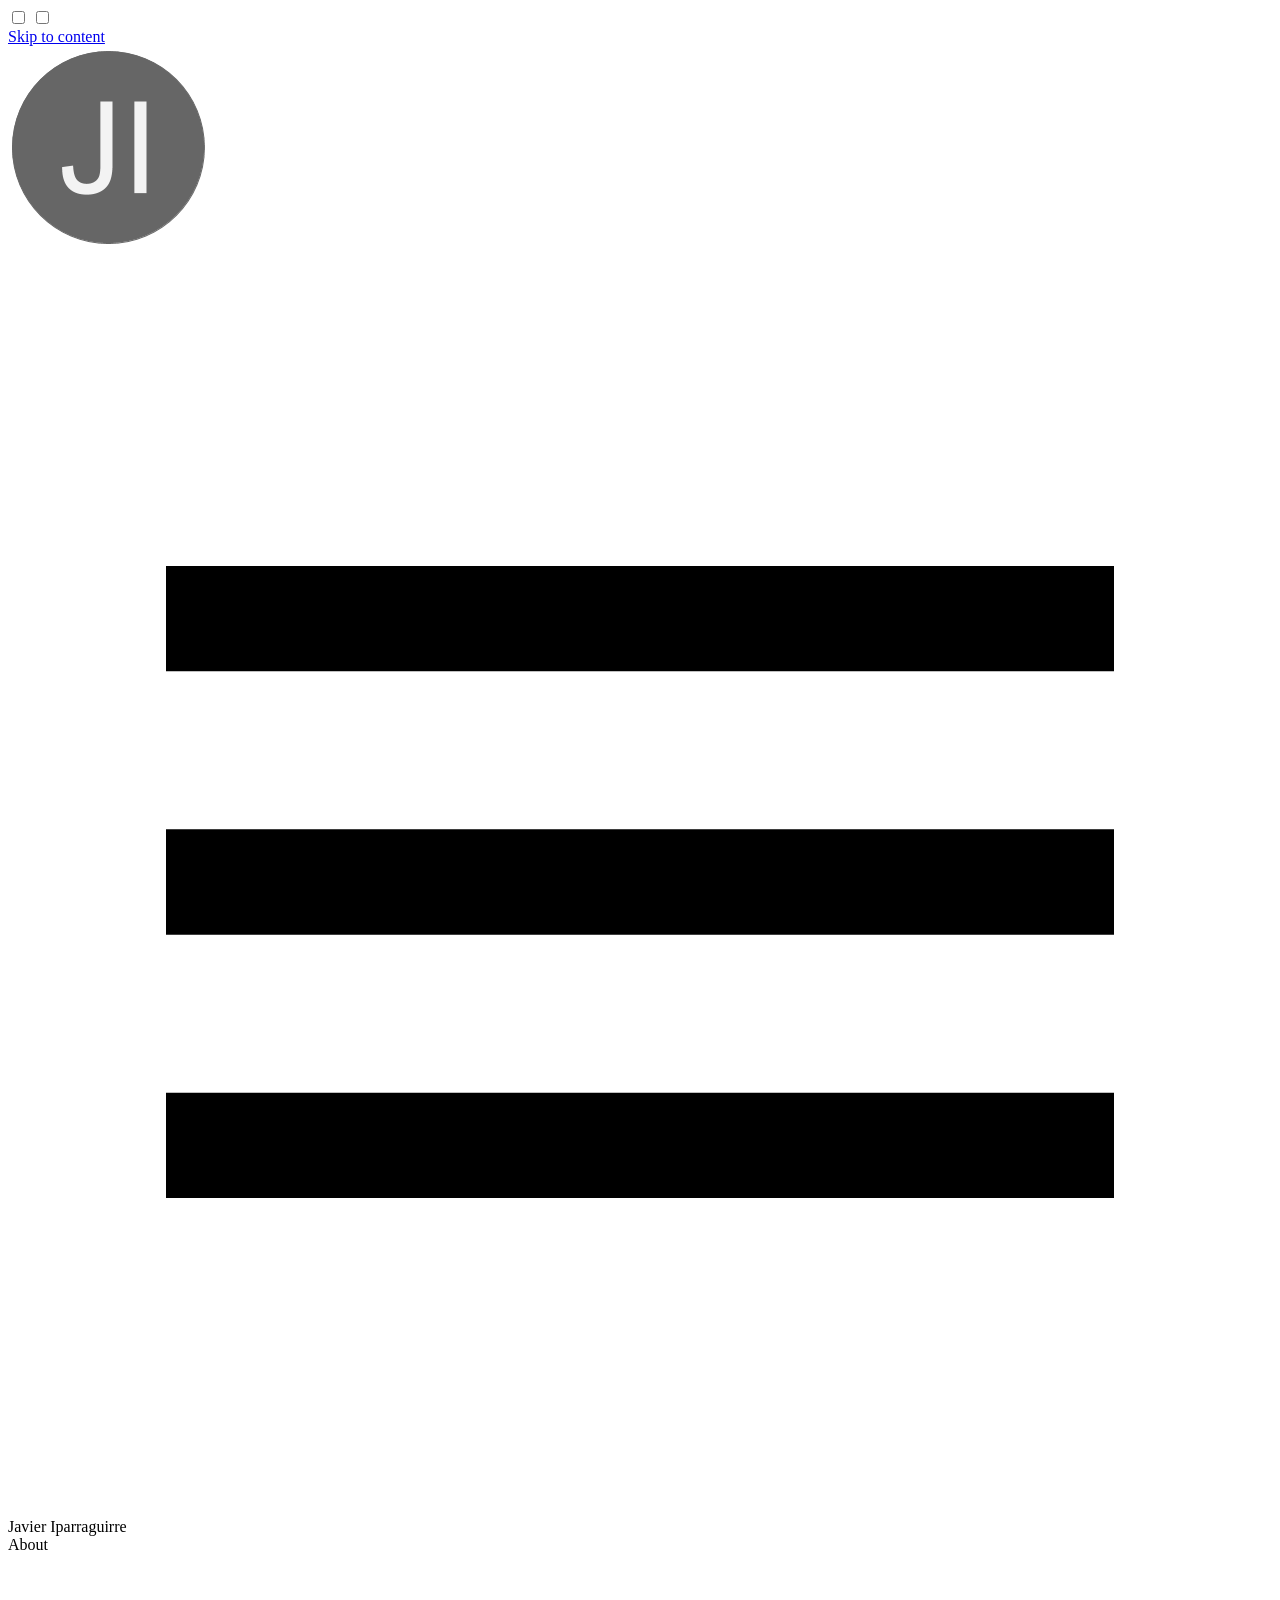
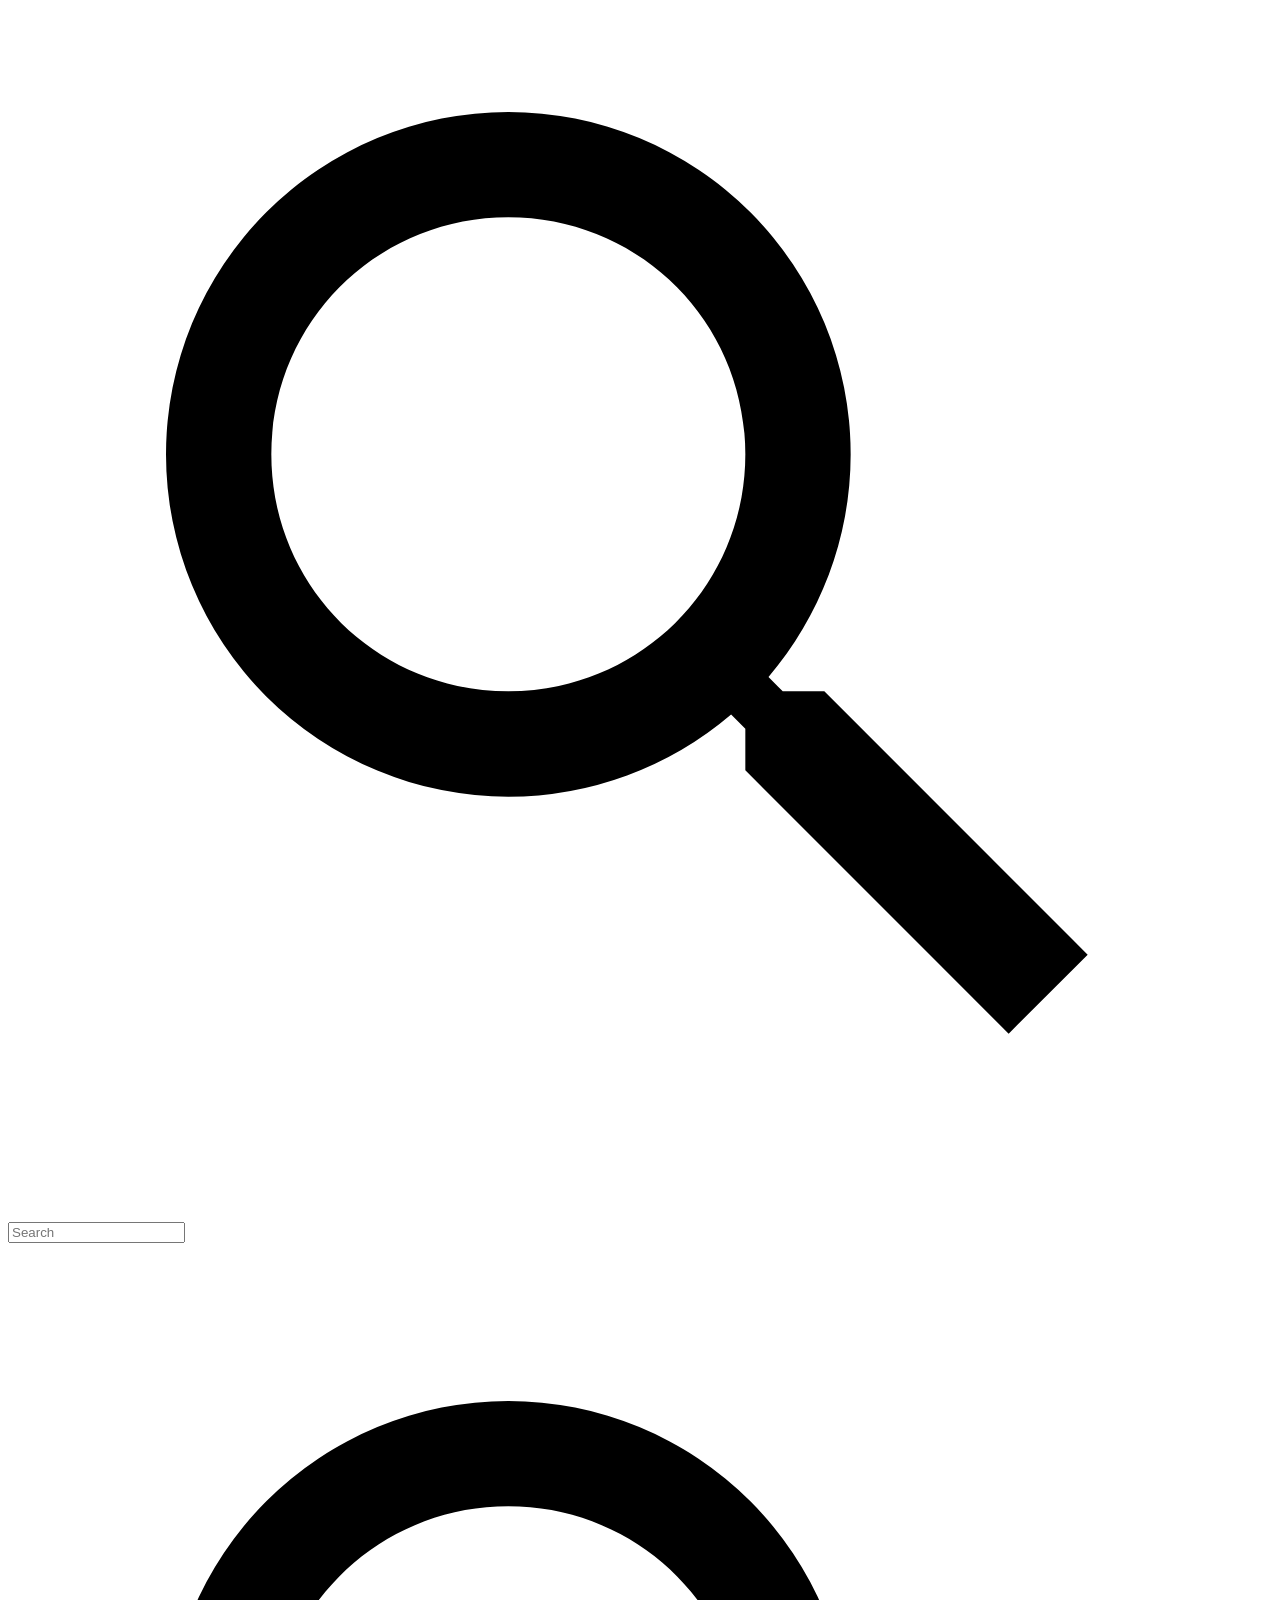
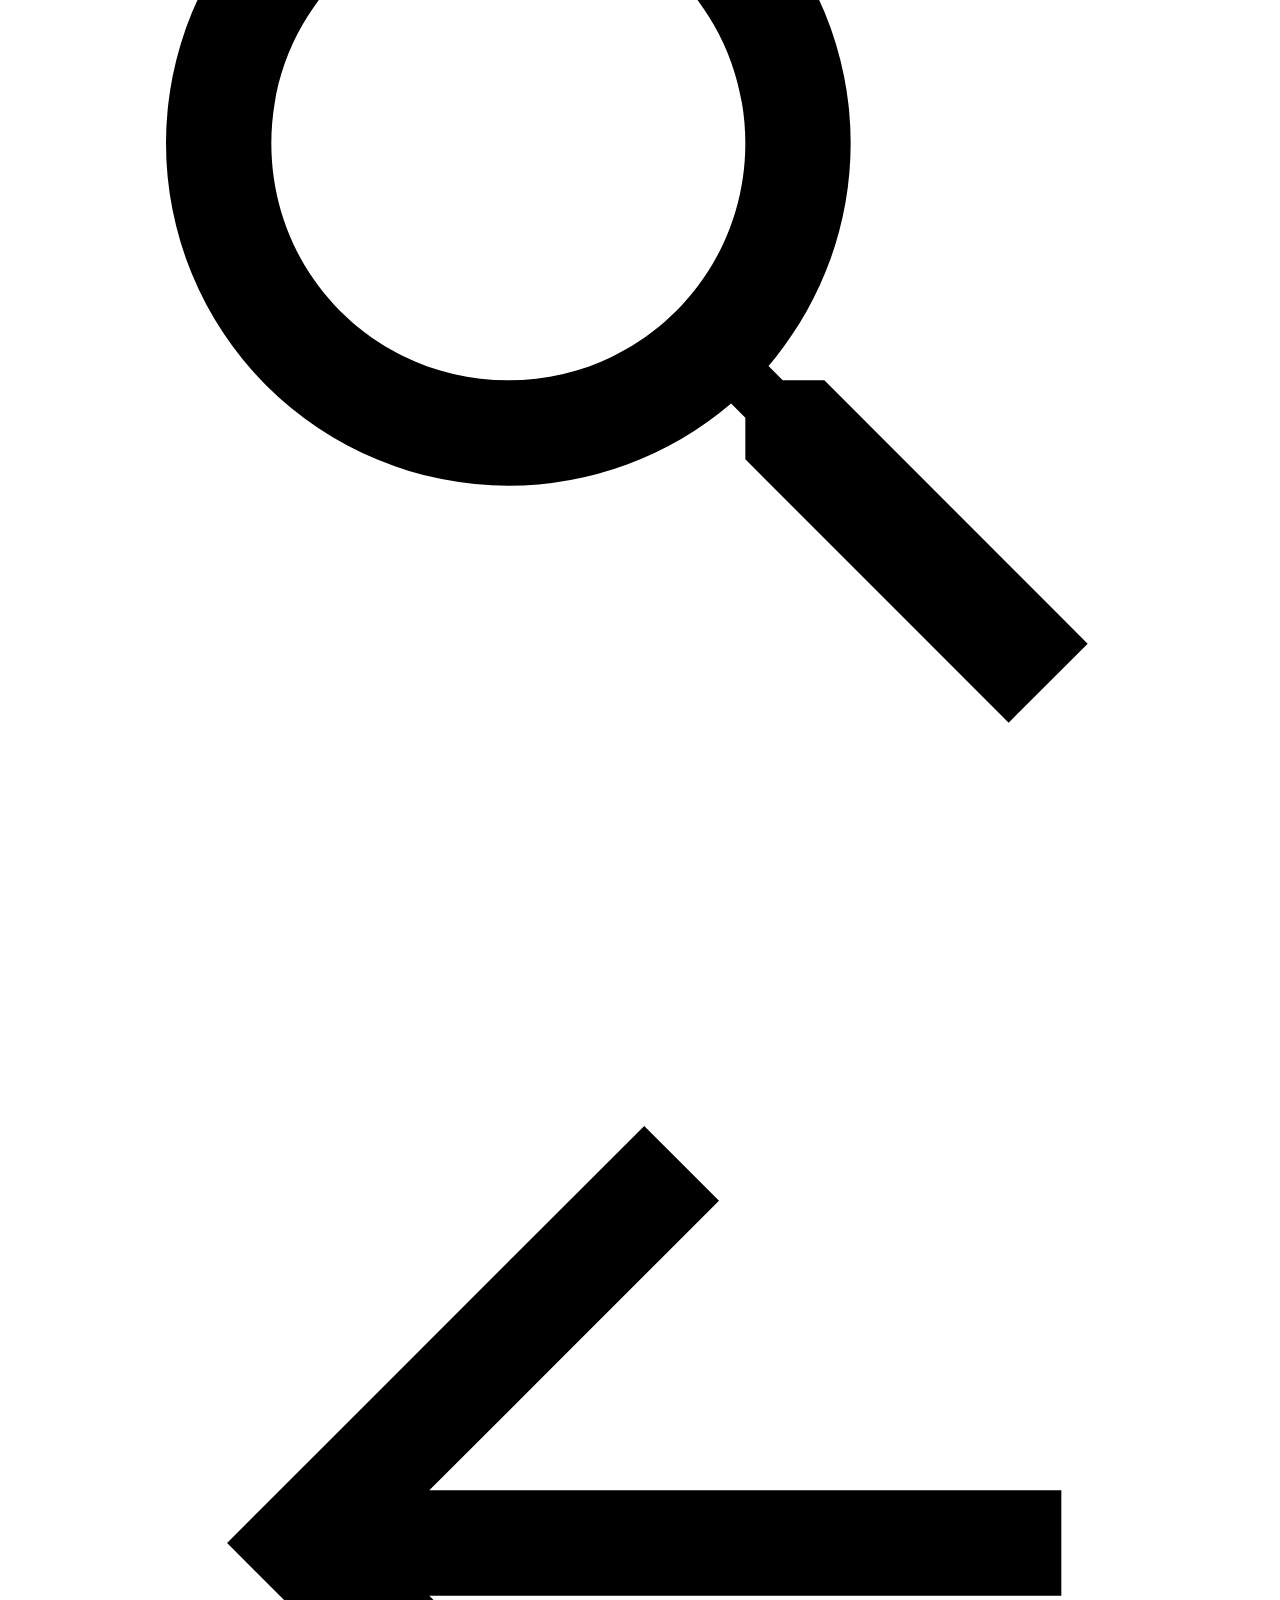
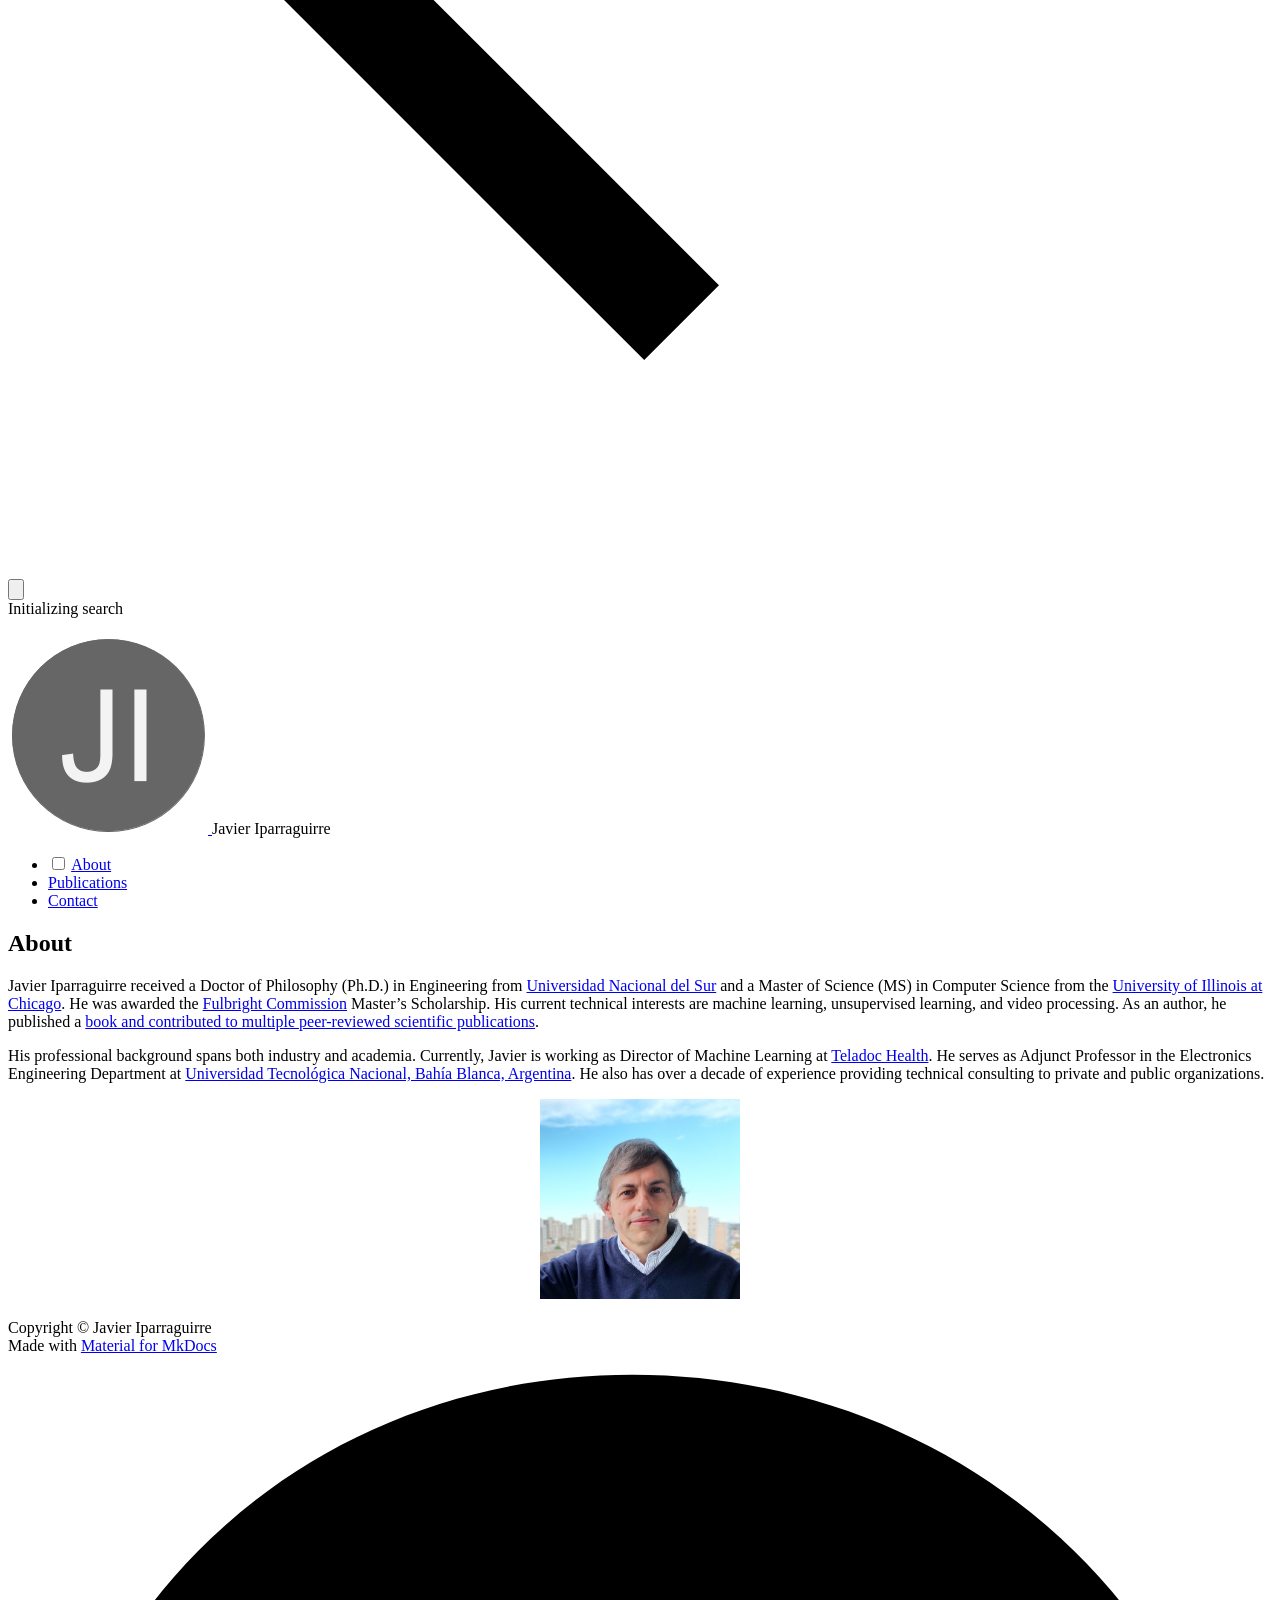
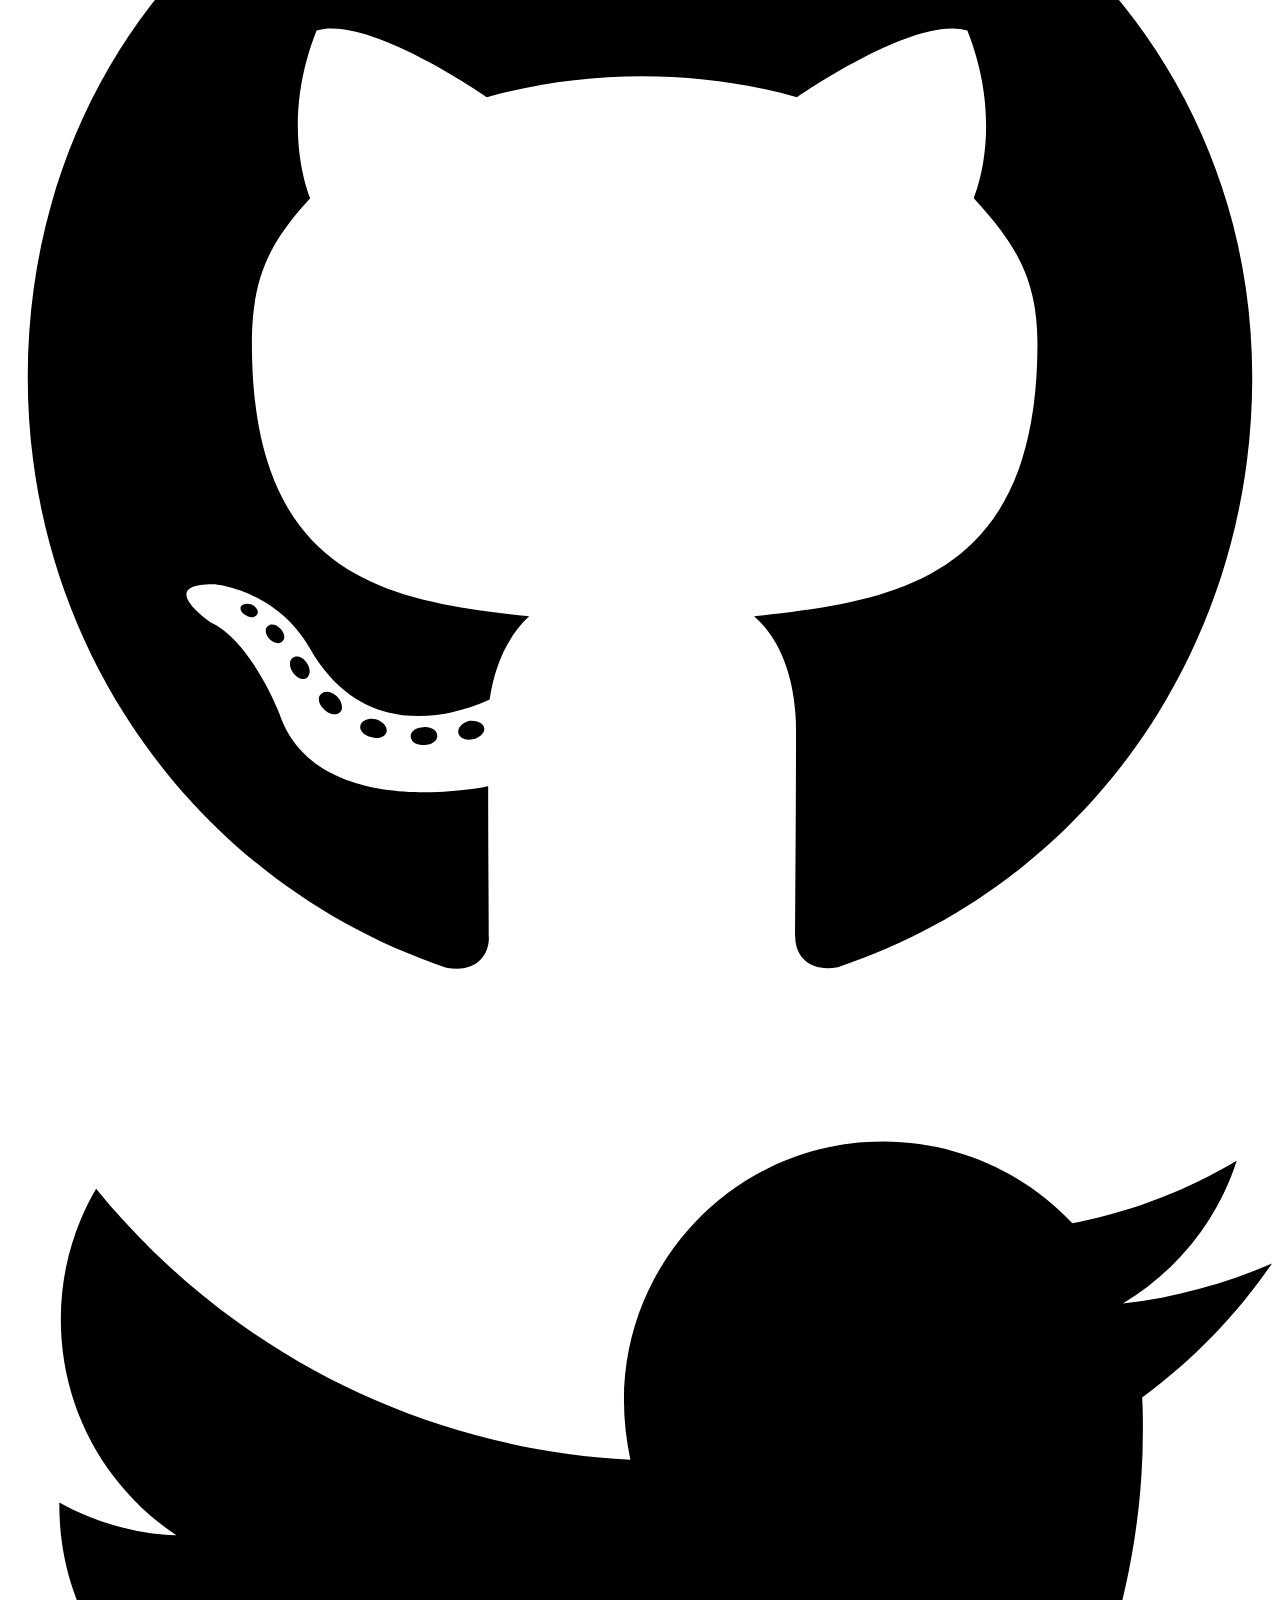
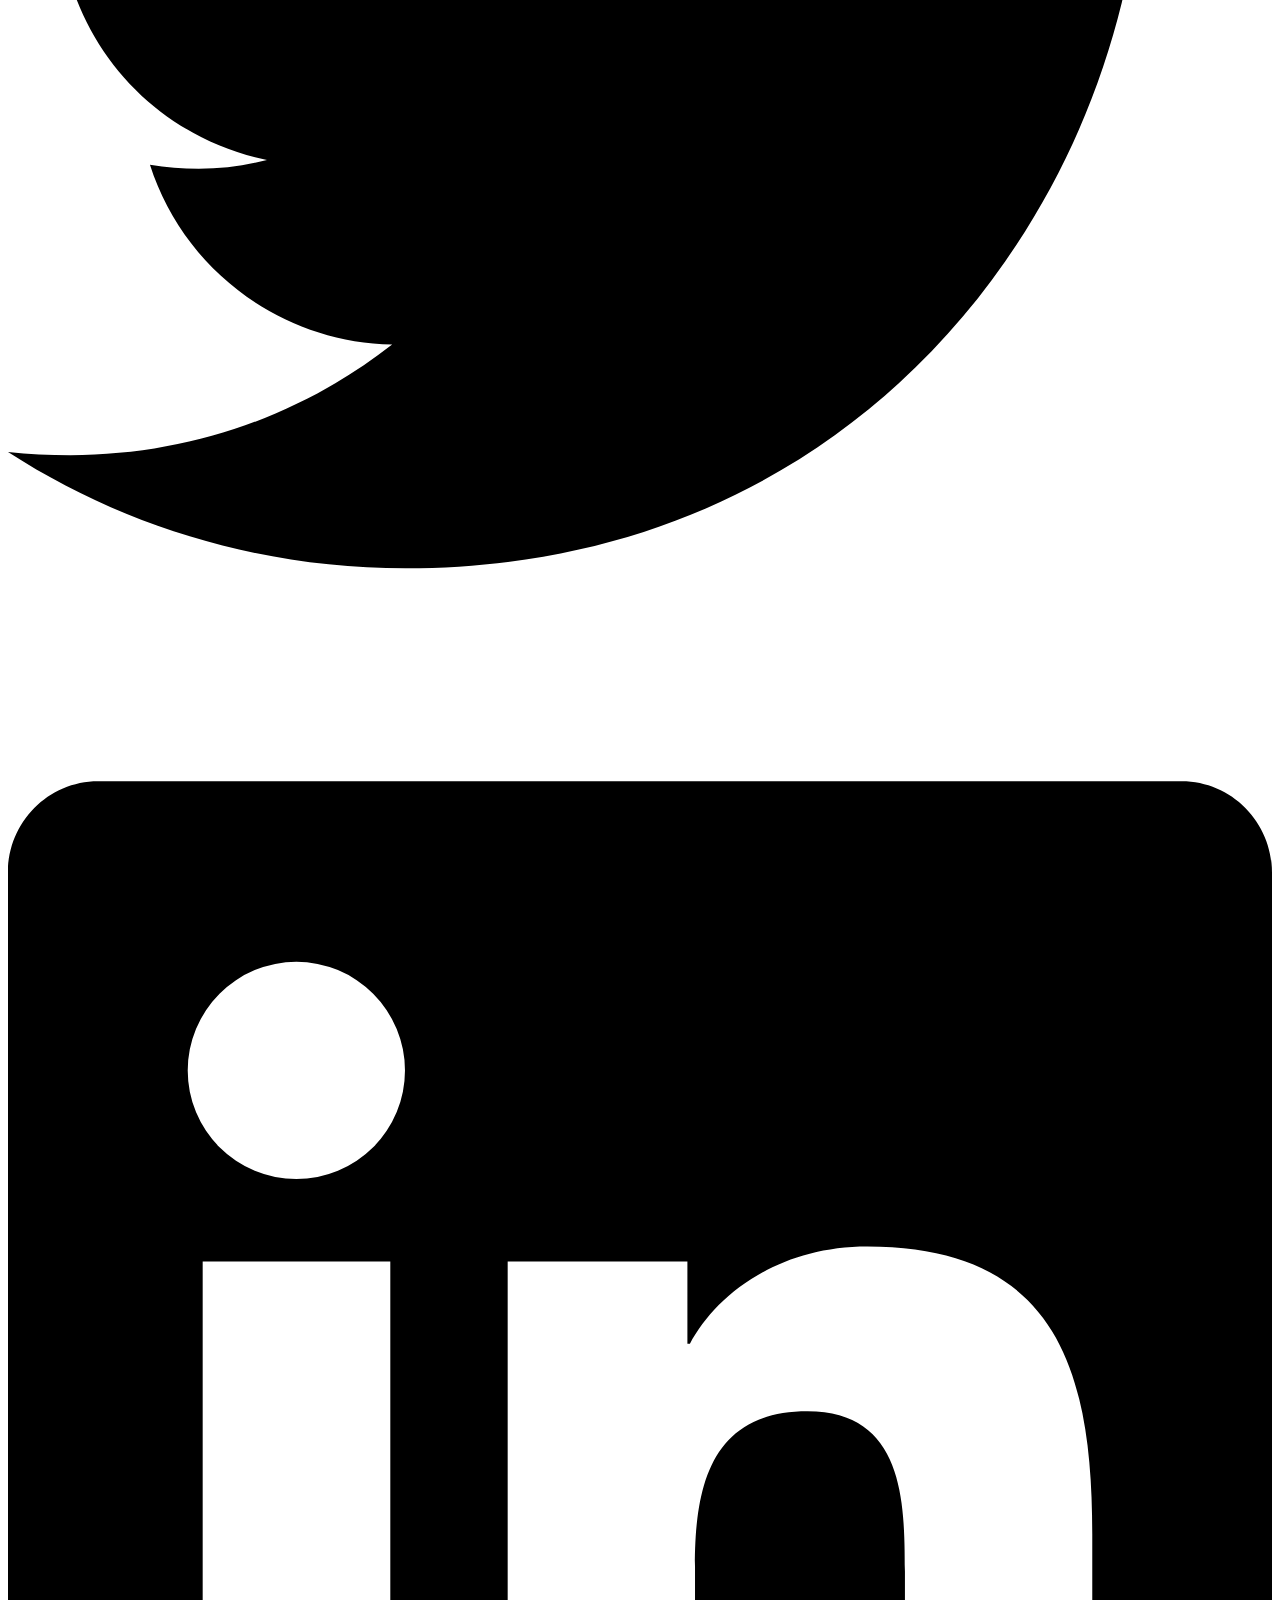
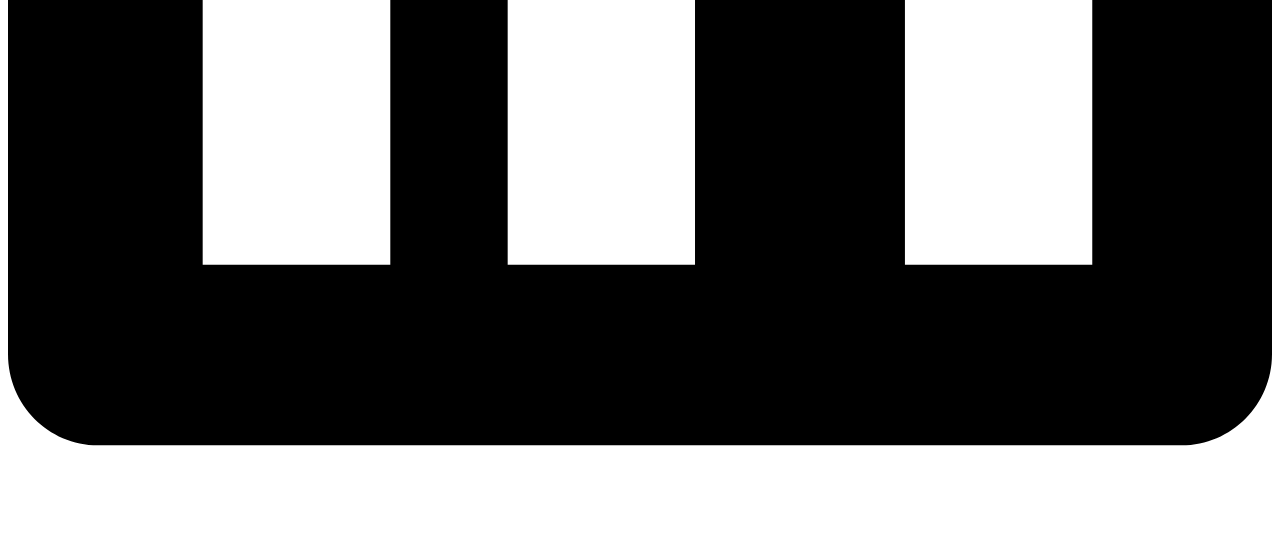
==== commit d38bf12c: "Deployed 4170cc1 with MkDocs version: 1.6.1" ====
--- a/index.html
+++ b/index.html
@@ -17,11 +17,8 @@
         <link rel="next" href="publications/">
       
       
-        
-      
-      
       <link rel="icon" href="images/favicon.ico">
-      <meta name="generator" content="mkdocs-1.6.1, mkdocs-material-9.7.0">
+      <meta name="generator" content="mkdocs-1.6.1, mkdocs-material-9.6.23">
     
     
       
@@ -29,10 +26,10 @@
       
     
     
-      <link rel="stylesheet" href="assets/stylesheets/main.618322db.min.css">
-      
-        
-        <link rel="stylesheet" href="assets/stylesheets/palette.ab4e12ef.min.css">
+      <link rel="stylesheet" href="assets/stylesheets/main.84d31ad4.min.css">
+      
+        
+        <link rel="stylesheet" href="assets/stylesheets/palette.06af60db.min.css">
       
       
 
@@ -65,6 +62,7 @@
     <script>"undefined"!=typeof __md_analytics&&__md_analytics()</script>
   
 
+    
     
     
   </head>
@@ -228,14 +226,9 @@
   
   
   <span class="md-ellipsis">
-    
-  
     About
-  
-
     
   </span>
-  
   
 
       </a>
@@ -256,14 +249,9 @@
   
   
   <span class="md-ellipsis">
-    
-  
     Publications
-  
-
     
   </span>
-  
   
 
       </a>
@@ -283,14 +271,9 @@
   
   
   <span class="md-ellipsis">
-    
-  
     Contact
-  
-
     
   </span>
-  
   
 
       </a>
@@ -326,7 +309,6 @@
           
           
             <div class="md-content" data-md-component="content">
-              
               <article class="md-content__inner md-typeset">
                 
                   
@@ -334,8 +316,8 @@
 
 
 <h1 id="about">About</h1>
-<p>Javier Iparraguirre received a PhD in Engineering from <a href="https://www.uns.edu.ar/" target="_blank" rel="noopener noreferrer">Universidad Nacional del Sur</a>, and a MS in Computer Science from the <a href="https://www.uic.edu/" target="_blank" rel="noopener noreferrer">University of Illinois at Chicago</a>. He was awarded the <a href="https://fulbright.edu.ar/" target="_blank" rel="noopener noreferrer">Fulbright Commission</a> Master’s Scholarship. Javier’s research focuses on Machine Learning, Computer Vision, and Distributed Computing. As an author, he published a <a href="https://scholar.google.com.ar/citations?hl=en&user=PNNFrAQAAAAJ&view_op=list_works&sortby=pubdate" target="_blank" rel="noopener noreferrer">book and contributed to peer-reviewed journals and presented at international conferences</a>.</p>
-<p>His professional background spans both industry and academia. Currently, Javier is part of the Artificial Intelligence team at <a href="https://www.teladochealth.com/" target="_blank" rel="noopener noreferrer">Teladoc Health</a>. He serves as Adjunct Professor in the Electronics Engineering Department at <a href="https://www.frbb.utn.edu.ar/frbb/" target="_blank" rel="noopener noreferrer">Universidad Tecnológica Nacional, Bahía Blanca, Argentina</a>. He also has over a decade of experience providing technical consulting to private and public organizations.</p>
+<p>Javier Iparraguirre received a Doctor of Philosophy (Ph.D.) in Engineering from <a href="https://www.uns.edu.ar/" target="_blank" rel="noopener noreferrer">Universidad Nacional del Sur</a> and a Master of Science (MS) in Computer Science from the <a href="https://www.uic.edu/" target="_blank" rel="noopener noreferrer">University of Illinois at Chicago</a>. He was awarded the <a href="https://fulbright.edu.ar/" target="_blank" rel="noopener noreferrer">Fulbright Commission</a> Master’s Scholarship. His current technical interests are machine learning, unsupervised learning, and video processing. As an author, he published a <a href="https://scholar.google.com.ar/citations?hl=en&user=PNNFrAQAAAAJ&view_op=list_works&sortby=pubdate" target="_blank" rel="noopener noreferrer">book and contributed to multiple peer-reviewed scientific publications</a>.</p>
+<p>His professional background spans both industry and academia. Currently, Javier is working as Director of Machine Learning at <a href="https://www.teladochealth.com/" target="_blank" rel="noopener noreferrer">Teladoc Health</a>. He serves as Adjunct Professor in the Electronics Engineering Department at <a href="https://www.frbb.utn.edu.ar/frbb/" target="_blank" rel="noopener noreferrer">Universidad Tecnológica Nacional, Bahía Blanca, Argentina</a>. He also has over a decade of experience providing technical consulting to private and public organizations.</p>
 <p style="text-align:center"> <img src="images/javier-iparraguirre.jpg" width="200" > </p>
 
 
@@ -420,11 +402,10 @@
     
     
       
-      
-      <script id="__config" type="application/json">{"annotate": null, "base": ".", "features": [], "search": "assets/javascripts/workers/search.7a47a382.min.js", "tags": null, "translations": {"clipboard.copied": "Copied to clipboard", "clipboard.copy": "Copy to clipboard", "search.result.more.one": "1 more on this page", "search.result.more.other": "# more on this page", "search.result.none": "No matching documents", "search.result.one": "1 matching document", "search.result.other": "# matching documents", "search.result.placeholder": "Type to start searching", "search.result.term.missing": "Missing", "select.version": "Select version"}, "version": null}</script>
-    
-    
-      <script src="assets/javascripts/bundle.e71a0d61.min.js"></script>
+      <script id="__config" type="application/json">{"base": ".", "features": [], "search": "assets/javascripts/workers/search.973d3a69.min.js", "tags": null, "translations": {"clipboard.copied": "Copied to clipboard", "clipboard.copy": "Copy to clipboard", "search.result.more.one": "1 more on this page", "search.result.more.other": "# more on this page", "search.result.none": "No matching documents", "search.result.one": "1 matching document", "search.result.other": "# matching documents", "search.result.placeholder": "Type to start searching", "search.result.term.missing": "Missing", "select.version": "Select version"}, "version": null}</script>
+    
+    
+      <script src="assets/javascripts/bundle.f55a23d4.min.js"></script>
       
     
   </body>
--- a/assets/stylesheets/main.84d31ad4.min.css
+++ b/assets/stylesheets/main.84d31ad4.min.css
@@ -0,0 +1 @@
+@charset "UTF-8";html{-webkit-text-size-adjust:none;-moz-text-size-adjust:none;text-size-adjust:none;box-sizing:border-box}*,:after,:before{box-sizing:inherit}@media (prefers-reduced-motion){*,:after,:before{transition:none!important}}body{margin:0}a,button,input,label{-webkit-tap-highlight-color:transparent}a{color:inherit;text-decoration:none}hr{border:0;box-sizing:initial;display:block;height:.05rem;overflow:visible;padding:0}small{font-size:80%}sub,sup{line-height:1em}img{border-style:none}table{border-collapse:initial;border-spacing:0}td,th{font-weight:400;vertical-align:top}button{background:#0000;border:0;font-family:inherit;font-size:inherit;margin:0;padding:0}input{border:0;outline:none}:root{--md-primary-fg-color:#4051b5;--md-primary-fg-color--light:#5d6cc0;--md-primary-fg-color--dark:#303fa1;--md-primary-bg-color:#fff;--md-primary-bg-color--light:#ffffffb3;--md-accent-fg-color:#526cfe;--md-accent-fg-color--transparent:#526cfe1a;--md-accent-bg-color:#fff;--md-accent-bg-color--light:#ffffffb3}[data-md-color-scheme=default]{color-scheme:light}[data-md-color-scheme=default] img[src$="#gh-dark-mode-only"],[data-md-color-scheme=default] img[src$="#only-dark"]{display:none}:root,[data-md-color-scheme=default]{--md-hue:225deg;--md-default-fg-color:#000000de;--md-default-fg-color--light:#0000008a;--md-default-fg-color--lighter:#00000052;--md-default-fg-color--lightest:#00000012;--md-default-bg-color:#fff;--md-default-bg-color--light:#ffffffb3;--md-default-bg-color--lighter:#ffffff4d;--md-default-bg-color--lightest:#ffffff1f;--md-code-fg-color:#36464e;--md-code-bg-color:#f5f5f5;--md-code-hl-color:#4287ff;--md-code-hl-color--light:#4287ff1a;--md-code-hl-number-color:#d52a2a;--md-code-hl-special-color:#db1457;--md-code-hl-function-color:#a846b9;--md-code-hl-constant-color:#6e59d9;--md-code-hl-keyword-color:#3f6ec6;--md-code-hl-string-color:#1c7d4d;--md-code-hl-name-color:var(--md-code-fg-color);--md-code-hl-operator-color:var(--md-default-fg-color--light);--md-code-hl-punctuation-color:var(--md-default-fg-color--light);--md-code-hl-comment-color:var(--md-default-fg-color--light);--md-code-hl-generic-color:var(--md-default-fg-color--light);--md-code-hl-variable-color:var(--md-default-fg-color--light);--md-typeset-color:var(--md-default-fg-color);--md-typeset-a-color:var(--md-primary-fg-color);--md-typeset-del-color:#f5503d26;--md-typeset-ins-color:#0bd57026;--md-typeset-kbd-color:#fafafa;--md-typeset-kbd-accent-color:#fff;--md-typeset-kbd-border-color:#b8b8b8;--md-typeset-mark-color:#ffff0080;--md-typeset-table-color:#0000001f;--md-typeset-table-color--light:rgba(0,0,0,.035);--md-admonition-fg-color:var(--md-default-fg-color);--md-admonition-bg-color:var(--md-default-bg-color);--md-warning-fg-color:#000000de;--md-warning-bg-color:#ff9;--md-footer-fg-color:#fff;--md-footer-fg-color--light:#ffffffb3;--md-footer-fg-color--lighter:#ffffff73;--md-footer-bg-color:#000000de;--md-footer-bg-color--dark:#00000052;--md-shadow-z1:0 0.2rem 0.5rem #0000000d,0 0 0.05rem #0000001a;--md-shadow-z2:0 0.2rem 0.5rem #0000001a,0 0 0.05rem #00000040;--md-shadow-z3:0 0.2rem 0.5rem #0003,0 0 0.05rem #00000059}.md-icon svg{fill:currentcolor;display:block;height:1.2rem;width:1.2rem}body{-webkit-font-smoothing:antialiased;-moz-osx-font-smoothing:grayscale;--md-text-font-family:var(--md-text-font,_),-apple-system,BlinkMacSystemFont,Helvetica,Arial,sans-serif;--md-code-font-family:var(--md-code-font,_),SFMono-Regular,Consolas,Menlo,monospace}aside,body,input{font-feature-settings:"kern","liga";color:var(--md-typeset-color);font-family:var(--md-text-font-family)}code,kbd,pre{font-feature-settings:"kern";font-family:var(--md-code-font-family)}:root{--md-typeset-table-sort-icon:url('data:image/svg+xml;charset=utf-8,<svg xmlns="http://www.w3.org/2000/svg" viewBox="0 0 24 24"><path d="m18 21-4-4h3V7h-3l4-4 4 4h-3v10h3M2 19v-2h10v2M2 13v-2h7v2M2 7V5h4v2z"/></svg>');--md-typeset-table-sort-icon--asc:url('data:image/svg+xml;charset=utf-8,<svg xmlns="http://www.w3.org/2000/svg" viewBox="0 0 24 24"><path d="M19 17h3l-4 4-4-4h3V3h2M2 17h10v2H2M6 5v2H2V5m0 6h7v2H2z"/></svg>');--md-typeset-table-sort-icon--desc:url('data:image/svg+xml;charset=utf-8,<svg xmlns="http://www.w3.org/2000/svg" viewBox="0 0 24 24"><path d="M19 7h3l-4-4-4 4h3v14h2M2 17h10v2H2M6 5v2H2V5m0 6h7v2H2z"/></svg>')}.md-typeset{-webkit-print-color-adjust:exact;color-adjust:exact;font-size:.8rem;line-height:1.6;overflow-wrap:break-word}@media print{.md-typeset{font-size:.68rem}}.md-typeset blockquote,.md-typeset dl,.md-typeset figure,.md-typeset ol,.md-typeset pre,.md-typeset ul{margin-bottom:1em;margin-top:1em}.md-typeset h1{color:var(--md-default-fg-color--light);font-size:2em;line-height:1.3;margin:0 0 1.25em}.md-typeset h1,.md-typeset h2{font-weight:300;letter-spacing:-.01em}.md-typeset h2{font-size:1.5625em;line-height:1.4;margin:1.6em 0 .64em}.md-typeset h3{font-size:1.25em;font-weight:400;letter-spacing:-.01em;line-height:1.5;margin:1.6em 0 .8em}.md-typeset h2+h3{margin-top:.8em}.md-typeset h4{font-weight:700;letter-spacing:-.01em;margin:1em 0}.md-typeset h5,.md-typeset h6{color:var(--md-default-fg-color--light);font-size:.8em;font-weight:700;letter-spacing:-.01em;margin:1.25em 0}.md-typeset h5{text-transform:uppercase}.md-typeset h5 code{text-transform:none}.md-typeset hr{border-bottom:.05rem solid var(--md-default-fg-color--lightest);display:flow-root;margin:1.5em 0}.md-typeset a{color:var(--md-typeset-a-color);word-break:break-word}.md-typeset a,.md-typeset a:before{transition:color 125ms}.md-typeset a:focus,.md-typeset a:hover{color:var(--md-accent-fg-color)}.md-typeset a:focus code,.md-typeset a:hover code{background-color:var(--md-accent-fg-color--transparent)}.md-typeset a code{color:currentcolor;transition:background-color 125ms}.md-typeset a.focus-visible{outline-color:var(--md-accent-fg-color);outline-offset:.2rem}.md-typeset code,.md-typeset kbd,.md-typeset pre{color:var(--md-code-fg-color);direction:ltr;font-variant-ligatures:none}@media print{.md-typeset code,.md-typeset kbd,.md-typeset pre{white-space:pre-wrap}}.md-typeset code{background-color:var(--md-code-bg-color);border-radius:.1rem;-webkit-box-decoration-break:clone;box-decoration-break:clone;font-size:.85em;padding:0 .2941176471em;word-break:break-word}.md-typeset code:not(.focus-visible){-webkit-tap-highlight-color:transparent;outline:none}.md-typeset pre{display:flow-root;line-height:1.4;position:relative}.md-typeset pre>code{-webkit-box-decoration-break:slice;box-decoration-break:slice;box-shadow:none;display:block;margin:0;outline-color:var(--md-accent-fg-color);overflow:auto;padding:.7720588235em 1.1764705882em;scrollbar-color:var(--md-default-fg-color--lighter) #0000;scrollbar-width:thin;touch-action:auto;word-break:normal}.md-typeset pre>code:hover{scrollbar-color:var(--md-accent-fg-color) #0000}.md-typeset pre>code::-webkit-scrollbar{height:.2rem;width:.2rem}.md-typeset pre>code::-webkit-scrollbar-thumb{background-color:var(--md-default-fg-color--lighter)}.md-typeset pre>code::-webkit-scrollbar-thumb:hover{background-color:var(--md-accent-fg-color)}.md-typeset kbd{background-color:var(--md-typeset-kbd-color);border-radius:.1rem;box-shadow:0 .1rem 0 .05rem var(--md-typeset-kbd-border-color),0 .1rem 0 var(--md-typeset-kbd-border-color),0 -.1rem .2rem var(--md-typeset-kbd-accent-color) inset;color:var(--md-default-fg-color);display:inline-block;font-size:.75em;padding:0 .6666666667em;vertical-align:text-top;word-break:break-word}.md-typeset mark{background-color:var(--md-typeset-mark-color);-webkit-box-decoration-break:clone;box-decoration-break:clone;color:inherit;word-break:break-word}.md-typeset abbr{border-bottom:.05rem dotted var(--md-default-fg-color--light);cursor:help;text-decoration:none}.md-typeset small{opacity:.75}[dir=ltr] .md-typeset sub,[dir=ltr] .md-typeset sup{margin-left:.078125em}[dir=rtl] .md-typeset sub,[dir=rtl] .md-typeset sup{margin-right:.078125em}[dir=ltr] .md-typeset blockquote{padding-left:.6rem}[dir=rtl] .md-typeset blockquote{padding-right:.6rem}[dir=ltr] .md-typeset blockquote{border-left:.2rem solid var(--md-default-fg-color--lighter)}[dir=rtl] .md-typeset blockquote{border-right:.2rem solid var(--md-default-fg-color--lighter)}.md-typeset blockquote{color:var(--md-default-fg-color--light);margin-left:0;margin-right:0}.md-typeset ul{list-style-type:disc}.md-typeset ul[type]{list-style-type:revert-layer}[dir=ltr] .md-typeset ol,[dir=ltr] .md-typeset ul{margin-left:.625em}[dir=rtl] .md-typeset ol,[dir=rtl] .md-typeset ul{margin-right:.625em}.md-typeset ol,.md-typeset ul{padding:0}.md-typeset ol:not([hidden]),.md-typeset ul:not([hidden]){display:flow-root}.md-typeset ol ol,.md-typeset ul ol{list-style-type:lower-alpha}.md-typeset ol ol ol,.md-typeset ul ol ol{list-style-type:lower-roman}.md-typeset ol ol ol ol,.md-typeset ul ol ol ol{list-style-type:upper-alpha}.md-typeset ol ol ol ol ol,.md-typeset ul ol ol ol ol{list-style-type:upper-roman}.md-typeset ol[type],.md-typeset ul[type]{list-style-type:revert-layer}[dir=ltr] .md-typeset ol li,[dir=ltr] .md-typeset ul li{margin-left:1.25em}[dir=rtl] .md-typeset ol li,[dir=rtl] .md-typeset ul li{margin-right:1.25em}.md-typeset ol li,.md-typeset ul li{margin-bottom:.5em}.md-typeset ol li blockquote,.md-typeset ol li p,.md-typeset ul li blockquote,.md-typeset ul li p{margin:.5em 0}.md-typeset ol li:last-child,.md-typeset ul li:last-child{margin-bottom:0}[dir=ltr] .md-typeset ol li ol,[dir=ltr] .md-typeset ol li ul,[dir=ltr] .md-typeset ul li ol,[dir=ltr] .md-typeset ul li ul{margin-left:.625em}[dir=rtl] .md-typeset ol li ol,[dir=rtl] .md-typeset ol li ul,[dir=rtl] .md-typeset ul li ol,[dir=rtl] .md-typeset ul li ul{margin-right:.625em}.md-typeset ol li ol,.md-typeset ol li ul,.md-typeset ul li ol,.md-typeset ul li ul{margin-bottom:.5em;margin-top:.5em}[dir=ltr] .md-typeset dd{margin-left:1.875em}[dir=rtl] .md-typeset dd{margin-right:1.875em}.md-typeset dd{margin-bottom:1.5em;margin-top:1em}.md-typeset img,.md-typeset svg,.md-typeset video{height:auto;max-width:100%}.md-typeset img[align=left]{margin:1em 1em 1em 0}.md-typeset img[align=right]{margin:1em 0 1em 1em}.md-typeset img[align]:only-child{margin-top:0}.md-typeset figure{display:flow-root;margin:1em auto;max-width:100%;text-align:center;width:fit-content}.md-typeset figure img{display:block;margin:0 auto}.md-typeset figcaption{font-style:italic;margin:1em auto;max-width:24rem}.md-typeset iframe{max-width:100%}.md-typeset table:not([class]){background-color:var(--md-default-bg-color);border:.05rem solid var(--md-typeset-table-color);border-radius:.1rem;display:inline-block;font-size:.64rem;max-width:100%;overflow:auto;touch-action:auto}@media print{.md-typeset table:not([class]){display:table}}.md-typeset table:not([class])+*{margin-top:1.5em}.md-typeset table:not([class]) td>:first-child,.md-typeset table:not([class]) th>:first-child{margin-top:0}.md-typeset table:not([class]) td>:last-child,.md-typeset table:not([class]) th>:last-child{margin-bottom:0}.md-typeset table:not([class]) td:not([align]),.md-typeset table:not([class]) th:not([align]){text-align:left}[dir=rtl] .md-typeset table:not([class]) td:not([align]),[dir=rtl] .md-typeset table:not([class]) th:not([align]){text-align:right}.md-typeset table:not([class]) th{font-weight:700;min-width:5rem;padding:.9375em 1.25em;vertical-align:top}.md-typeset table:not([class]) td{border-top:.05rem solid var(--md-typeset-table-color);padding:.9375em 1.25em;vertical-align:top}.md-typeset table:not([class]) tbody tr{transition:background-color 125ms}.md-typeset table:not([class]) tbody tr:hover{background-color:var(--md-typeset-table-color--light);box-shadow:0 .05rem 0 var(--md-default-bg-color) inset}.md-typeset table:not([class]) a{word-break:normal}.md-typeset table th[role=columnheader]{cursor:pointer}[dir=ltr] .md-typeset table th[role=columnheader]:after{margin-left:.5em}[dir=rtl] .md-typeset table th[role=columnheader]:after{margin-right:.5em}.md-typeset table th[role=columnheader]:after{content:"";display:inline-block;height:1.2em;-webkit-mask-image:var(--md-typeset-table-sort-icon);mask-image:var(--md-typeset-table-sort-icon);-webkit-mask-repeat:no-repeat;mask-repeat:no-repeat;-webkit-mask-size:contain;mask-size:contain;transition:background-color 125ms;vertical-align:text-bottom;width:1.2em}.md-typeset table th[role=columnheader]:hover:after{background-color:var(--md-default-fg-color--lighter)}.md-typeset table th[role=columnheader][aria-sort=ascending]:after{background-color:var(--md-default-fg-color--light);-webkit-mask-image:var(--md-typeset-table-sort-icon--asc);mask-image:var(--md-typeset-table-sort-icon--asc)}.md-typeset table th[role=columnheader][aria-sort=descending]:after{background-color:var(--md-default-fg-color--light);-webkit-mask-image:var(--md-typeset-table-sort-icon--desc);mask-image:var(--md-typeset-table-sort-icon--desc)}.md-typeset__scrollwrap{margin:1em -.8rem;overflow-x:auto;touch-action:auto}.md-typeset__table{display:inline-block;margin-bottom:.5em;padding:0 .8rem}@media print{.md-typeset__table{display:block}}html .md-typeset__table table{display:table;margin:0;overflow:hidden;width:100%}@media screen and (max-width:44.984375em){.md-content__inner>pre{margin:1em -.8rem}.md-content__inner>pre code{border-radius:0}}.md-typeset .md-author{border-radius:100%;display:block;flex-shrink:0;height:1.6rem;overflow:hidden;position:relative;transition:color 125ms,transform 125ms;width:1.6rem}.md-typeset .md-author img{display:block}.md-typeset .md-author--more{background:var(--md-default-fg-color--lightest);color:var(--md-default-fg-color--lighter);font-size:.6rem;font-weight:700;line-height:1.6rem;text-align:center}.md-typeset .md-author--long{height:2.4rem;width:2.4rem}.md-typeset a.md-author{transform:scale(1)}.md-typeset a.md-author img{border-radius:100%;filter:grayscale(100%) opacity(75%);transition:filter 125ms}.md-typeset a.md-author:focus,.md-typeset a.md-author:hover{transform:scale(1.1);z-index:1}.md-typeset a.md-author:focus img,.md-typeset a.md-author:hover img{filter:grayscale(0)}.md-banner{background-color:var(--md-footer-bg-color);color:var(--md-footer-fg-color);overflow:auto}@media print{.md-banner{display:none}}.md-banner--warning{background-color:var(--md-warning-bg-color);color:var(--md-warning-fg-color)}.md-banner__inner{font-size:.7rem;margin:.6rem auto;padding:0 .8rem}[dir=ltr] .md-banner__button{float:right}[dir=rtl] .md-banner__button{float:left}.md-banner__button{color:inherit;cursor:pointer;transition:opacity .25s}.no-js .md-banner__button{display:none}.md-banner__button:hover{opacity:.7}html{font-size:125%;height:100%;overflow-x:hidden}@media screen and (min-width:100em){html{font-size:137.5%}}@media screen and (min-width:125em){html{font-size:150%}}body{background-color:var(--md-default-bg-color);display:flex;flex-direction:column;font-size:.5rem;min-height:100%;position:relative;width:100%}@media print{body{display:block}}@media screen and (max-width:59.984375em){body[data-md-scrolllock]{position:fixed}}.md-grid{margin-left:auto;margin-right:auto;max-width:61rem}.md-container{display:flex;flex-direction:column;flex-grow:1}@media print{.md-container{display:block}}.md-main{flex-grow:1}.md-main__inner{display:flex;height:100%;margin-top:1.5rem}.md-ellipsis{overflow:hidden;text-overflow:ellipsis}.md-toggle{display:none}.md-option{height:0;opacity:0;position:absolute;width:0}.md-option:checked+label:not([hidden]){display:block}.md-option.focus-visible+label{outline-color:var(--md-accent-fg-color);outline-style:auto}.md-skip{background-color:var(--md-default-fg-color);border-radius:.1rem;color:var(--md-default-bg-color);font-size:.64rem;margin:.5rem;opacity:0;outline-color:var(--md-accent-fg-color);padding:.3rem .5rem;position:fixed;transform:translateY(.4rem);z-index:-1}.md-skip:focus{opacity:1;transform:translateY(0);transition:transform .25s cubic-bezier(.4,0,.2,1),opacity 175ms 75ms;z-index:10}@page{margin:25mm}:root{--md-clipboard-icon:url('data:image/svg+xml;charset=utf-8,<svg xmlns="http://www.w3.org/2000/svg" viewBox="0 0 24 24"><path d="M19 21H8V7h11m0-2H8a2 2 0 0 0-2 2v14a2 2 0 0 0 2 2h11a2 2 0 0 0 2-2V7a2 2 0 0 0-2-2m-3-4H4a2 2 0 0 0-2 2v14h2V3h12z"/></svg>')}.md-clipboard{border-radius:.1rem;color:var(--md-default-fg-color--lightest);cursor:pointer;height:1.5em;outline-color:var(--md-accent-fg-color);outline-offset:.1rem;position:absolute;right:.5em;top:.5em;transition:color .25s;width:1.5em;z-index:1}@media print{.md-clipboard{display:none}}.md-clipboard:not(.focus-visible){-webkit-tap-highlight-color:transparent;outline:none}:hover>.md-clipboard{color:var(--md-default-fg-color--light)}.md-clipboard:focus,.md-clipboard:hover{color:var(--md-accent-fg-color)}.md-clipboard:after{background-color:currentcolor;content:"";display:block;height:1.125em;margin:0 auto;-webkit-mask-image:var(--md-clipboard-icon);mask-image:var(--md-clipboard-icon);-webkit-mask-position:center;mask-position:center;-webkit-mask-repeat:no-repeat;mask-repeat:no-repeat;-webkit-mask-size:contain;mask-size:contain;width:1.125em}.md-clipboard--inline{cursor:pointer}.md-clipboard--inline code{transition:color .25s,background-color .25s}.md-clipboard--inline:focus code,.md-clipboard--inline:hover code{background-color:var(--md-accent-fg-color--transparent);color:var(--md-accent-fg-color)}.md-typeset .md-code__content{display:grid}@keyframes consent{0%{opacity:0;transform:translateY(100%)}to{opacity:1;transform:translateY(0)}}@keyframes overlay{0%{opacity:0}to{opacity:1}}.md-consent__overlay{animation:overlay .25s both;-webkit-backdrop-filter:blur(.1rem);backdrop-filter:blur(.1rem);background-color:#0000008a;height:100%;opacity:1;position:fixed;top:0;width:100%;z-index:5}.md-consent__inner{animation:consent .5s cubic-bezier(.1,.7,.1,1) both;background-color:var(--md-default-bg-color);border:0;border-radius:.1rem;bottom:0;box-shadow:0 0 .2rem #0000001a,0 .2rem .4rem #0003;max-height:100%;overflow:auto;padding:0;position:fixed;width:100%;z-index:5}.md-consent__form{padding:.8rem}.md-consent__settings{display:none;margin:1em 0}input:checked+.md-consent__settings{display:block}.md-consent__controls{margin-bottom:.8rem}.md-typeset .md-consent__controls .md-button{display:inline}@media screen and (max-width:44.984375em){.md-typeset .md-consent__controls .md-button{display:block;margin-top:.4rem;text-align:center;width:100%}}.md-consent label{cursor:pointer}.md-content{flex-grow:1;min-width:0}.md-content__inner{margin:0 .8rem 1.2rem;padding-top:.6rem}@media screen and (min-width:76.25em){[dir=ltr] .md-sidebar--primary:not([hidden])~.md-content>.md-content__inner{margin-left:1.2rem}[dir=ltr] .md-sidebar--secondary:not([hidden])~.md-content>.md-content__inner,[dir=rtl] .md-sidebar--primary:not([hidden])~.md-content>.md-content__inner{margin-right:1.2rem}[dir=rtl] .md-sidebar--secondary:not([hidden])~.md-content>.md-content__inner{margin-left:1.2rem}}.md-content__inner:before{content:"";display:block;height:.4rem}.md-content__inner>:last-child{margin-bottom:0}[dir=ltr] .md-content__button{float:right}[dir=rtl] .md-content__button{float:left}[dir=ltr] .md-content__button{margin-left:.4rem}[dir=rtl] .md-content__button{margin-right:.4rem}.md-content__button{margin:.4rem 0;padding:0}@media print{.md-content__button{display:none}}.md-typeset .md-content__button{color:var(--md-default-fg-color--lighter)}.md-content__button svg{display:inline;vertical-align:top}[dir=rtl] .md-content__button svg{transform:scaleX(-1)}[dir=ltr] .md-dialog{right:.8rem}[dir=rtl] .md-dialog{left:.8rem}.md-dialog{background-color:var(--md-default-fg-color);border-radius:.1rem;bottom:.8rem;box-shadow:var(--md-shadow-z3);min-width:11.1rem;opacity:0;padding:.4rem .6rem;pointer-events:none;position:fixed;transform:translateY(100%);transition:transform 0ms .4s,opacity .4s;z-index:4}@media print{.md-dialog{display:none}}.md-dialog--active{opacity:1;pointer-events:auto;transform:translateY(0);transition:transform .4s cubic-bezier(.075,.85,.175,1),opacity .4s}.md-dialog__inner{color:var(--md-default-bg-color);font-size:.7rem}.md-feedback{margin:2em 0 1em;text-align:center}.md-feedback fieldset{border:none;margin:0;padding:0}.md-feedback__title{font-weight:700;margin:1em auto}.md-feedback__inner{position:relative}.md-feedback__list{display:flex;flex-wrap:wrap;place-content:baseline center;position:relative}.md-feedback__list:hover .md-icon:not(:disabled){color:var(--md-default-fg-color--lighter)}:disabled .md-feedback__list{min-height:1.8rem}.md-feedback__icon{color:var(--md-default-fg-color--light);cursor:pointer;flex-shrink:0;margin:0 .1rem;transition:color 125ms}.md-feedback__icon:not(:disabled).md-icon:hover{color:var(--md-accent-fg-color)}.md-feedback__icon:disabled{color:var(--md-default-fg-color--lightest);pointer-events:none}.md-feedback__note{opacity:0;position:relative;transform:translateY(.4rem);transition:transform .4s cubic-bezier(.1,.7,.1,1),opacity .15s}.md-feedback__note>*{margin:0 auto;max-width:16rem}:disabled .md-feedback__note{opacity:1;transform:translateY(0)}@media print{.md-feedback{display:none}}.md-footer{background-color:var(--md-footer-bg-color);color:var(--md-footer-fg-color)}@media print{.md-footer{display:none}}.md-footer__inner{justify-content:space-between;overflow:auto;padding:.2rem}.md-footer__inner:not([hidden]){display:flex}.md-footer__link{align-items:end;display:flex;flex-grow:0.01;margin-bottom:.4rem;margin-top:1rem;max-width:100%;outline-color:var(--md-accent-fg-color);overflow:hidden;transition:opacity .25s}.md-footer__link:focus,.md-footer__link:hover{opacity:.7}[dir=rtl] .md-footer__link svg{transform:scaleX(-1)}@media screen and (max-width:44.984375em){.md-footer__link--prev{flex-shrink:0}.md-footer__link--prev .md-footer__title{display:none}}[dir=ltr] .md-footer__link--next{margin-left:auto}[dir=rtl] .md-footer__link--next{margin-right:auto}.md-footer__link--next{text-align:right}[dir=rtl] .md-footer__link--next{text-align:left}.md-footer__title{flex-grow:1;font-size:.9rem;margin-bottom:.7rem;max-width:calc(100% - 2.4rem);padding:0 1rem;white-space:nowrap}.md-footer__button{margin:.2rem;padding:.4rem}.md-footer__direction{font-size:.64rem;opacity:.7}.md-footer-meta{background-color:var(--md-footer-bg-color--dark)}.md-footer-meta__inner{display:flex;flex-wrap:wrap;justify-content:space-between;padding:.2rem}html .md-footer-meta.md-typeset a{color:var(--md-footer-fg-color--light)}html .md-footer-meta.md-typeset a:focus,html .md-footer-meta.md-typeset a:hover{color:var(--md-footer-fg-color)}.md-copyright{color:var(--md-footer-fg-color--lighter);font-size:.64rem;margin:auto .6rem;padding:.4rem 0;width:100%}@media screen and (min-width:45em){.md-copyright{width:auto}}.md-copyright__highlight{color:var(--md-footer-fg-color--light)}.md-social{display:inline-flex;gap:.2rem;margin:0 .4rem;padding:.2rem 0 .6rem}@media screen and (min-width:45em){.md-social{padding:.6rem 0}}.md-social__link{display:inline-block;height:1.6rem;text-align:center;width:1.6rem}.md-social__link:before{line-height:1.9}.md-social__link svg{fill:currentcolor;max-height:.8rem;vertical-align:-25%}.md-typeset .md-button{border:.1rem solid;border-radius:.1rem;color:var(--md-primary-fg-color);cursor:pointer;display:inline-block;font-weight:700;padding:.625em 2em;transition:color 125ms,background-color 125ms,border-color 125ms}.md-typeset .md-button--primary{background-color:var(--md-primary-fg-color);border-color:var(--md-primary-fg-color);color:var(--md-primary-bg-color)}.md-typeset .md-button:focus,.md-typeset .md-button:hover{background-color:var(--md-accent-fg-color);border-color:var(--md-accent-fg-color);color:var(--md-accent-bg-color)}[dir=ltr] .md-typeset .md-input{border-top-left-radius:.1rem}[dir=ltr] .md-typeset .md-input,[dir=rtl] .md-typeset .md-input{border-top-right-radius:.1rem}[dir=rtl] .md-typeset .md-input{border-top-left-radius:.1rem}.md-typeset .md-input{border-bottom:.1rem solid var(--md-default-fg-color--lighter);box-shadow:var(--md-shadow-z1);font-size:.8rem;height:1.8rem;padding:0 .6rem;transition:border .25s,box-shadow .25s}.md-typeset .md-input:focus,.md-typeset .md-input:hover{border-bottom-color:var(--md-accent-fg-color);box-shadow:var(--md-shadow-z2)}.md-typeset .md-input--stretch{width:100%}.md-header{background-color:var(--md-primary-fg-color);box-shadow:0 0 .2rem #0000,0 .2rem .4rem #0000;color:var(--md-primary-bg-color);display:block;left:0;position:sticky;right:0;top:0;z-index:4}@media print{.md-header{display:none}}.md-header[hidden]{transform:translateY(-100%);transition:transform .25s cubic-bezier(.8,0,.6,1),box-shadow .25s}.md-header--shadow{box-shadow:0 0 .2rem #0000001a,0 .2rem .4rem #0003;transition:transform .25s cubic-bezier(.1,.7,.1,1),box-shadow .25s}.md-header__inner{align-items:center;display:flex;padding:0 .2rem}.md-header__button{color:currentcolor;cursor:pointer;margin:.2rem;outline-color:var(--md-accent-fg-color);padding:.4rem;position:relative;transition:opacity .25s;vertical-align:middle;z-index:1}.md-header__button:hover{opacity:.7}.md-header__button:not([hidden]){display:inline-block}.md-header__button:not(.focus-visible){-webkit-tap-highlight-color:transparent;outline:none}.md-header__button.md-logo{margin:.2rem;padding:.4rem}@media screen and (max-width:76.234375em){.md-header__button.md-logo{display:none}}.md-header__button.md-logo img,.md-header__button.md-logo svg{fill:currentcolor;display:block;height:1.2rem;width:auto}@media screen and (min-width:60em){.md-header__button[for=__search]{display:none}}.no-js .md-header__button[for=__search]{display:none}[dir=rtl] .md-header__button[for=__search] svg{transform:scaleX(-1)}@media screen and (min-width:76.25em){.md-header__button[for=__drawer]{display:none}}.md-header__topic{display:flex;max-width:100%;position:absolute;transition:transform .4s cubic-bezier(.1,.7,.1,1),opacity .15s;white-space:nowrap}.md-header__topic+.md-header__topic{opacity:0;pointer-events:none;transform:translateX(1.25rem);transition:transform .4s cubic-bezier(1,.7,.1,.1),opacity .15s;z-index:-1}[dir=rtl] .md-header__topic+.md-header__topic{transform:translateX(-1.25rem)}.md-header__topic:first-child{font-weight:700}[dir=ltr] .md-header__title{margin-left:1rem;margin-right:.4rem}[dir=rtl] .md-header__title{margin-left:.4rem;margin-right:1rem}.md-header__title{flex-grow:1;font-size:.9rem;height:2.4rem;line-height:2.4rem}.md-header__title--active .md-header__topic{opacity:0;pointer-events:none;transform:translateX(-1.25rem);transition:transform .4s cubic-bezier(1,.7,.1,.1),opacity .15s;z-index:-1}[dir=rtl] .md-header__title--active .md-header__topic{transform:translateX(1.25rem)}.md-header__title--active .md-header__topic+.md-header__topic{opacity:1;pointer-events:auto;transform:translateX(0);transition:transform .4s cubic-bezier(.1,.7,.1,1),opacity .15s;z-index:0}.md-header__title>.md-header__ellipsis{height:100%;position:relative;width:100%}.md-header__option{display:flex;flex-shrink:0;max-width:100%;transition:max-width 0ms .25s,opacity .25s .25s;white-space:nowrap}[data-md-toggle=search]:checked~.md-header .md-header__option{max-width:0;opacity:0;transition:max-width 0ms,opacity 0ms}.md-header__option>input{bottom:0}.md-header__source{display:none}@media screen and (min-width:60em){[dir=ltr] .md-header__source{margin-left:1rem}[dir=rtl] .md-header__source{margin-right:1rem}.md-header__source{display:block;max-width:11.7rem;width:11.7rem}}@media screen and (min-width:76.25em){[dir=ltr] .md-header__source{margin-left:1.4rem}[dir=rtl] .md-header__source{margin-right:1.4rem}}.md-meta{color:var(--md-default-fg-color--light);font-size:.7rem;line-height:1.3}.md-meta__list{display:inline-flex;flex-wrap:wrap;list-style:none;margin:0;padding:0}.md-meta__item:not(:last-child):after{content:"·";margin-left:.2rem;margin-right:.2rem}.md-meta__link{color:var(--md-typeset-a-color)}.md-meta__link:focus,.md-meta__link:hover{color:var(--md-accent-fg-color)}.md-draft{background-color:#ff1744;border-radius:.125em;color:#fff;display:inline-block;font-weight:700;padding-left:.5714285714em;padding-right:.5714285714em}:root{--md-nav-icon--prev:url('data:image/svg+xml;charset=utf-8,<svg xmlns="http://www.w3.org/2000/svg" viewBox="0 0 24 24"><path d="M20 11v2H8l5.5 5.5-1.42 1.42L4.16 12l7.92-7.92L13.5 5.5 8 11z"/></svg>');--md-nav-icon--next:url('data:image/svg+xml;charset=utf-8,<svg xmlns="http://www.w3.org/2000/svg" viewBox="0 0 24 24"><path d="M8.59 16.58 13.17 12 8.59 7.41 10 6l6 6-6 6z"/></svg>');--md-toc-icon:url('data:image/svg+xml;charset=utf-8,<svg xmlns="http://www.w3.org/2000/svg" viewBox="0 0 24 24"><path d="M3 9h14V7H3zm0 4h14v-2H3zm0 4h14v-2H3zm16 0h2v-2h-2zm0-10v2h2V7zm0 6h2v-2h-2z"/></svg>')}.md-nav{font-size:.7rem;line-height:1.3}.md-nav__title{color:var(--md-default-fg-color--light);display:block;font-weight:700;overflow:hidden;padding:0 .6rem;text-overflow:ellipsis}.md-nav__title .md-nav__button{display:none}.md-nav__title .md-nav__button img{height:100%;width:auto}.md-nav__title .md-nav__button.md-logo img,.md-nav__title .md-nav__button.md-logo svg{fill:currentcolor;display:block;height:2.4rem;max-width:100%;object-fit:contain;width:auto}.md-nav__list{list-style:none;margin:0;padding:0}.md-nav__link{align-items:flex-start;display:flex;gap:.4rem;margin-top:.625em;scroll-snap-align:start;transition:color 125ms}.md-nav__link--passed{color:var(--md-default-fg-color--light)}.md-nav__item .md-nav__link--active,.md-nav__item .md-nav__link--active code{color:var(--md-typeset-a-color)}.md-nav__link .md-ellipsis{position:relative}[dir=ltr] .md-nav__link .md-icon:last-child{margin-left:auto}[dir=rtl] .md-nav__link .md-icon:last-child{margin-right:auto}.md-nav__link svg{fill:currentcolor;flex-shrink:0;height:1.3em;position:relative}.md-nav__link[for]:focus,.md-nav__link[for]:hover,.md-nav__link[href]:focus,.md-nav__link[href]:hover{color:var(--md-accent-fg-color);cursor:pointer}.md-nav__link.focus-visible{outline-color:var(--md-accent-fg-color);outline-offset:.2rem}.md-nav--primary .md-nav__link[for=__toc]{display:none}.md-nav--primary .md-nav__link[for=__toc] .md-icon:after{background-color:currentcolor;display:block;height:100%;-webkit-mask-image:var(--md-toc-icon);mask-image:var(--md-toc-icon);width:100%}.md-nav--primary .md-nav__link[for=__toc]~.md-nav{display:none}.md-nav__container>.md-nav__link{margin-top:0}.md-nav__container>.md-nav__link:first-child{flex-grow:1;min-width:0}.md-nav__icon{flex-shrink:0}.md-nav__source{display:none}@media screen and (max-width:76.234375em){.md-nav--primary,.md-nav--primary .md-nav{background-color:var(--md-default-bg-color);display:flex;flex-direction:column;height:100%;left:0;position:absolute;right:0;top:0;z-index:1}.md-nav--primary .md-nav__item,.md-nav--primary .md-nav__title{font-size:.8rem;line-height:1.5}.md-nav--primary .md-nav__title{background-color:var(--md-default-fg-color--lightest);color:var(--md-default-fg-color--light);cursor:pointer;height:5.6rem;line-height:2.4rem;padding:3rem .8rem .2rem;position:relative;white-space:nowrap}[dir=ltr] .md-nav--primary .md-nav__title .md-nav__icon{left:.4rem}[dir=rtl] .md-nav--primary .md-nav__title .md-nav__icon{right:.4rem}.md-nav--primary .md-nav__title .md-nav__icon{display:block;height:1.2rem;margin:.2rem;position:absolute;top:.4rem;width:1.2rem}.md-nav--primary .md-nav__title .md-nav__icon:after{background-color:currentcolor;content:"";display:block;height:100%;-webkit-mask-image:var(--md-nav-icon--prev);mask-image:var(--md-nav-icon--prev);-webkit-mask-position:center;mask-position:center;-webkit-mask-repeat:no-repeat;mask-repeat:no-repeat;-webkit-mask-size:contain;mask-size:contain;width:100%}.md-nav--primary .md-nav__title~.md-nav__list{background-color:var(--md-default-bg-color);box-shadow:0 .05rem 0 var(--md-default-fg-color--lightest) inset;overflow-y:auto;scroll-snap-type:y mandatory;touch-action:pan-y}.md-nav--primary .md-nav__title~.md-nav__list>:first-child{border-top:0}.md-nav--primary .md-nav__title[for=__drawer]{background-color:var(--md-primary-fg-color);color:var(--md-primary-bg-color);font-weight:700}.md-nav--primary .md-nav__title .md-logo{display:block;left:.2rem;margin:.2rem;padding:.4rem;position:absolute;right:.2rem;top:.2rem}.md-nav--primary .md-nav__list{flex:1}.md-nav--primary .md-nav__item{border-top:.05rem solid var(--md-default-fg-color--lightest)}.md-nav--primary .md-nav__item--active>.md-nav__link{color:var(--md-typeset-a-color)}.md-nav--primary .md-nav__item--active>.md-nav__link:focus,.md-nav--primary .md-nav__item--active>.md-nav__link:hover{color:var(--md-accent-fg-color)}.md-nav--primary .md-nav__link{margin-top:0;padding:.6rem .8rem}.md-nav--primary .md-nav__link svg{margin-top:.1em}.md-nav--primary .md-nav__link>.md-nav__link{padding:0}[dir=ltr] .md-nav--primary .md-nav__link .md-nav__icon{margin-right:-.2rem}[dir=rtl] .md-nav--primary .md-nav__link .md-nav__icon{margin-left:-.2rem}.md-nav--primary .md-nav__link .md-nav__icon{font-size:1.2rem;height:1.2rem;width:1.2rem}.md-nav--primary .md-nav__link .md-nav__icon:after{background-color:currentcolor;content:"";display:block;height:100%;-webkit-mask-image:var(--md-nav-icon--next);mask-image:var(--md-nav-icon--next);-webkit-mask-position:center;mask-position:center;-webkit-mask-repeat:no-repeat;mask-repeat:no-repeat;-webkit-mask-size:contain;mask-size:contain;width:100%}[dir=rtl] .md-nav--primary .md-nav__icon:after{transform:scale(-1)}.md-nav--primary .md-nav--secondary .md-nav{background-color:initial;position:static}[dir=ltr] .md-nav--primary .md-nav--secondary .md-nav .md-nav__link{padding-left:1.4rem}[dir=rtl] .md-nav--primary .md-nav--secondary .md-nav .md-nav__link{padding-right:1.4rem}[dir=ltr] .md-nav--primary .md-nav--secondary .md-nav .md-nav .md-nav__link{padding-left:2rem}[dir=rtl] .md-nav--primary .md-nav--secondary .md-nav .md-nav .md-nav__link{padding-right:2rem}[dir=ltr] .md-nav--primary .md-nav--secondary .md-nav .md-nav .md-nav .md-nav__link{padding-left:2.6rem}[dir=rtl] .md-nav--primary .md-nav--secondary .md-nav .md-nav .md-nav .md-nav__link{padding-right:2.6rem}[dir=ltr] .md-nav--primary .md-nav--secondary .md-nav .md-nav .md-nav .md-nav .md-nav__link{padding-left:3.2rem}[dir=rtl] .md-nav--primary .md-nav--secondary .md-nav .md-nav .md-nav .md-nav .md-nav__link{padding-right:3.2rem}.md-nav--secondary{background-color:initial}.md-nav__toggle~.md-nav{display:flex;opacity:0;transform:translateX(100%);transition:transform .25s cubic-bezier(.8,0,.6,1),opacity 125ms 50ms}[dir=rtl] .md-nav__toggle~.md-nav{transform:translateX(-100%)}.md-nav__toggle:checked~.md-nav{opacity:1;transform:translateX(0);transition:transform .25s cubic-bezier(.4,0,.2,1),opacity 125ms 125ms}.md-nav__toggle:checked~.md-nav>.md-nav__list{-webkit-backface-visibility:hidden;backface-visibility:hidden}}@media screen and (max-width:59.984375em){.md-nav--primary .md-nav__link[for=__toc]{display:flex}.md-nav--primary .md-nav__link[for=__toc] .md-icon:after{content:""}.md-nav--primary .md-nav__link[for=__toc]+.md-nav__link{display:none}.md-nav--primary .md-nav__link[for=__toc]~.md-nav{display:flex}.md-nav__source{background-color:var(--md-primary-fg-color--dark);color:var(--md-primary-bg-color);display:block;padding:0 .2rem}}@media screen and (min-width:60em) and (max-width:76.234375em){.md-nav--integrated .md-nav__link[for=__toc]{display:flex}.md-nav--integrated .md-nav__link[for=__toc] .md-icon:after{content:""}.md-nav--integrated .md-nav__link[for=__toc]+.md-nav__link{display:none}.md-nav--integrated .md-nav__link[for=__toc]~.md-nav{display:flex}}@media screen and (min-width:60em){.md-nav{margin-bottom:-.4rem}.md-nav--secondary .md-nav__title{background:var(--md-default-bg-color);box-shadow:0 0 .4rem .4rem var(--md-default-bg-color);position:sticky;top:0;z-index:1}.md-nav--secondary .md-nav__title[for=__toc]{scroll-snap-align:start}.md-nav--secondary .md-nav__title .md-nav__icon{display:none}[dir=ltr] .md-nav--secondary .md-nav__list{padding-left:.6rem}[dir=rtl] .md-nav--secondary .md-nav__list{padding-right:.6rem}.md-nav--secondary .md-nav__list{padding-bottom:.4rem}[dir=ltr] .md-nav--secondary .md-nav__item>.md-nav__link{margin-right:.4rem}[dir=rtl] .md-nav--secondary .md-nav__item>.md-nav__link{margin-left:.4rem}}@media screen and (min-width:76.25em){.md-nav{margin-bottom:-.4rem;transition:max-height .25s cubic-bezier(.86,0,.07,1)}.md-nav--primary .md-nav__title{background:var(--md-default-bg-color);box-shadow:0 0 .4rem .4rem var(--md-default-bg-color);position:sticky;top:0;z-index:1}.md-nav--primary .md-nav__title[for=__drawer]{scroll-snap-align:start}.md-nav--primary .md-nav__title .md-nav__icon{display:none}[dir=ltr] .md-nav--primary .md-nav__list{padding-left:.6rem}[dir=rtl] .md-nav--primary .md-nav__list{padding-right:.6rem}.md-nav--primary .md-nav__list{padding-bottom:.4rem}[dir=ltr] .md-nav--primary .md-nav__item>.md-nav__link{margin-right:.4rem}[dir=rtl] .md-nav--primary .md-nav__item>.md-nav__link{margin-left:.4rem}.md-nav__toggle~.md-nav{display:grid;grid-template-rows:minmax(.4rem,0fr);opacity:0;transition:grid-template-rows .25s cubic-bezier(.86,0,.07,1),opacity .25s,visibility 0ms .25s;visibility:collapse}.md-nav__toggle~.md-nav>.md-nav__list{overflow:hidden}.md-nav__toggle.md-toggle--indeterminate~.md-nav,.md-nav__toggle:checked~.md-nav{grid-template-rows:minmax(.4rem,1fr);opacity:1;transition:grid-template-rows .25s cubic-bezier(.86,0,.07,1),opacity .15s .1s,visibility 0ms;visibility:visible}.md-nav__toggle.md-toggle--indeterminate~.md-nav{transition:none}.md-nav__item--nested>.md-nav>.md-nav__title{display:none}.md-nav__item--section{display:block;margin:1.25em 0}.md-nav__item--section:last-child{margin-bottom:0}.md-nav__item--section>.md-nav__link{font-weight:700}.md-nav__item--section>.md-nav__link[for]{color:var(--md-default-fg-color--light)}.md-nav__item--section>.md-nav__link:not(.md-nav__container){pointer-events:none}.md-nav__item--section>.md-nav__link .md-icon,.md-nav__item--section>.md-nav__link>[for]{display:none}[dir=ltr] .md-nav__item--section>.md-nav{margin-left:-.6rem}[dir=rtl] .md-nav__item--section>.md-nav{margin-right:-.6rem}.md-nav__item--section>.md-nav{display:block;opacity:1;visibility:visible}.md-nav__item--section>.md-nav>.md-nav__list>.md-nav__item{padding:0}.md-nav__icon{border-radius:100%;height:.9rem;transition:background-color .25s;width:.9rem}.md-nav__icon:hover{background-color:var(--md-accent-fg-color--transparent)}.md-nav__icon:after{background-color:currentcolor;border-radius:100%;content:"";display:inline-block;height:100%;-webkit-mask-image:var(--md-nav-icon--next);mask-image:var(--md-nav-icon--next);-webkit-mask-position:center;mask-position:center;-webkit-mask-repeat:no-repeat;mask-repeat:no-repeat;-webkit-mask-size:contain;mask-size:contain;transition:transform .25s;vertical-align:-.1rem;width:100%}[dir=rtl] .md-nav__icon:after{transform:rotate(180deg)}.md-nav__item--nested .md-nav__toggle:checked~.md-nav__link .md-nav__icon:after,.md-nav__item--nested .md-toggle--indeterminate~.md-nav__link .md-nav__icon:after{transform:rotate(90deg)}.md-nav--lifted>.md-nav__list>.md-nav__item,.md-nav--lifted>.md-nav__title{display:none}.md-nav--lifted>.md-nav__list>.md-nav__item--active{display:block}.md-nav--lifted>.md-nav__list>.md-nav__item--active>.md-nav__link{background:var(--md-default-bg-color);box-shadow:0 0 .4rem .4rem var(--md-default-bg-color);margin-top:0;position:sticky;top:0;z-index:1}.md-nav--lifted>.md-nav__list>.md-nav__item--active>.md-nav__link:not(.md-nav__container){pointer-events:none}.md-nav--lifted>.md-nav__list>.md-nav__item--active.md-nav__item--section{margin:0}[dir=ltr] .md-nav--lifted>.md-nav__list>.md-nav__item>.md-nav:not(.md-nav--secondary){margin-left:-.6rem}[dir=rtl] .md-nav--lifted>.md-nav__list>.md-nav__item>.md-nav:not(.md-nav--secondary){margin-right:-.6rem}.md-nav--lifted>.md-nav__list>.md-nav__item>[for]{color:var(--md-default-fg-color--light)}.md-nav--lifted .md-nav[data-md-level="1"]{grid-template-rows:minmax(.4rem,1fr);opacity:1;visibility:visible}[dir=ltr] .md-nav--integrated>.md-nav__list>.md-nav__item--active .md-nav--secondary{border-left:.05rem solid var(--md-primary-fg-color)}[dir=rtl] .md-nav--integrated>.md-nav__list>.md-nav__item--active .md-nav--secondary{border-right:.05rem solid var(--md-primary-fg-color)}.md-nav--integrated>.md-nav__list>.md-nav__item--active .md-nav--secondary{display:block;margin-bottom:1.25em;opacity:1;visibility:visible}.md-nav--integrated>.md-nav__list>.md-nav__item--active .md-nav--secondary>.md-nav__list{overflow:visible;padding-bottom:0}.md-nav--integrated>.md-nav__list>.md-nav__item--active .md-nav--secondary>.md-nav__title{display:none}}.md-pagination{font-size:.8rem;font-weight:700;gap:.4rem}.md-pagination,.md-pagination>*{align-items:center;display:flex;justify-content:center}.md-pagination>*{border-radius:.2rem;height:1.8rem;min-width:1.8rem;text-align:center}.md-pagination__current{background-color:var(--md-default-fg-color--lightest);color:var(--md-default-fg-color--light)}.md-pagination__link{transition:color 125ms,background-color 125ms}.md-pagination__link:focus,.md-pagination__link:hover{background-color:var(--md-accent-fg-color--transparent);color:var(--md-accent-fg-color)}.md-pagination__link:focus svg,.md-pagination__link:hover svg{color:var(--md-accent-fg-color)}.md-pagination__link.focus-visible{outline-color:var(--md-accent-fg-color);outline-offset:.2rem}.md-pagination__link svg{fill:currentcolor;color:var(--md-default-fg-color--lighter);display:block;max-height:100%;width:1.2rem}.md-post__back{border-bottom:.05rem solid var(--md-default-fg-color--lightest);margin-bottom:1.2rem;padding-bottom:1.2rem}@media screen and (max-width:76.234375em){.md-post__back{display:none}}[dir=rtl] .md-post__back svg{transform:scaleX(-1)}.md-post__authors{display:flex;flex-direction:column;gap:.6rem;margin:0 .6rem 1.2rem}.md-post .md-post__meta a{transition:color 125ms}.md-post .md-post__meta a:focus,.md-post .md-post__meta a:hover{color:var(--md-accent-fg-color)}.md-post__title{color:var(--md-default-fg-color--light);font-weight:700}.md-post--excerpt{margin-bottom:3.2rem}.md-post--excerpt .md-post__header{align-items:center;display:flex;gap:.6rem;min-height:1.6rem}.md-post--excerpt .md-post__authors{align-items:center;display:inline-flex;flex-direction:row;gap:.2rem;margin:0;min-height:2.4rem}[dir=ltr] .md-post--excerpt .md-post__meta .md-meta__list{margin-right:.4rem}[dir=rtl] .md-post--excerpt .md-post__meta .md-meta__list{margin-left:.4rem}.md-post--excerpt .md-post__content>:first-child{--md-scroll-margin:6rem;margin-top:0}.md-post>.md-nav--secondary{margin:1em 0}.md-profile{align-items:center;display:flex;font-size:.7rem;gap:.6rem;line-height:1.4;width:100%}.md-profile__description{flex-grow:1}.md-content--post{display:flex}@media screen and (max-width:76.234375em){.md-content--post{flex-flow:column-reverse}}.md-content--post>.md-content__inner{flex-grow:1;min-width:0}@media screen and (min-width:76.25em){[dir=ltr] .md-content--post>.md-content__inner{margin-left:1.2rem}[dir=rtl] .md-content--post>.md-content__inner{margin-right:1.2rem}}@media screen and (max-width:76.234375em){.md-sidebar.md-sidebar--post{padding:0;position:static;width:100%}.md-sidebar.md-sidebar--post .md-sidebar__scrollwrap{overflow:visible}.md-sidebar.md-sidebar--post .md-sidebar__inner{padding:0}.md-sidebar.md-sidebar--post .md-post__meta{margin-left:.6rem;margin-right:.6rem}.md-sidebar.md-sidebar--post .md-nav__item{border:none;display:inline}.md-sidebar.md-sidebar--post .md-nav__list{display:inline-flex;flex-wrap:wrap;gap:.6rem;padding-bottom:.6rem;padding-top:.6rem}.md-sidebar.md-sidebar--post .md-nav__link{padding:0}.md-sidebar.md-sidebar--post .md-nav{height:auto;margin-bottom:0;position:static}}:root{--md-progress-value:0;--md-progress-delay:400ms}.md-progress{background:var(--md-primary-bg-color);height:.075rem;opacity:min(clamp(0,var(--md-progress-value),1),clamp(0,100 - var(--md-progress-value),1));position:fixed;top:0;transform:scaleX(calc(var(--md-progress-value)*1%));transform-origin:left;transition:transform .5s cubic-bezier(.19,1,.22,1),opacity .25s var(--md-progress-delay);width:100%;z-index:4}:root{--md-search-result-icon:url('data:image/svg+xml;charset=utf-8,<svg xmlns="http://www.w3.org/2000/svg" viewBox="0 0 24 24"><path d="M14 2H6a2 2 0 0 0-2 2v16a2 2 0 0 0 2 2h7c-.41-.25-.8-.56-1.14-.9-.33-.33-.61-.7-.86-1.1H6V4h7v5h5v1.18c.71.16 1.39.43 2 .82V8zm6.31 16.9c1.33-2.11.69-4.9-1.4-6.22-2.11-1.33-4.91-.68-6.22 1.4-1.34 2.11-.69 4.89 1.4 6.22 1.46.93 3.32.93 4.79.02L22 23.39 23.39 22zm-3.81.1a2.5 2.5 0 0 1-2.5-2.5 2.5 2.5 0 0 1 2.5-2.5 2.5 2.5 0 0 1 2.5 2.5 2.5 2.5 0 0 1-2.5 2.5"/></svg>')}.md-search{position:relative}@media screen and (min-width:60em){.md-search{padding:.2rem 0}}.no-js .md-search{display:none}.md-search__overlay{opacity:0;z-index:1}@media screen and (max-width:59.984375em){[dir=ltr] .md-search__overlay{left:-2.2rem}[dir=rtl] .md-search__overlay{right:-2.2rem}.md-search__overlay{background-color:var(--md-default-bg-color);border-radius:1rem;height:2rem;overflow:hidden;pointer-events:none;position:absolute;top:-1rem;transform-origin:center;transition:transform .3s .1s,opacity .2s .2s;width:2rem}[data-md-toggle=search]:checked~.md-header .md-search__overlay{opacity:1;transition:transform .4s,opacity .1s}}@media screen and (min-width:60em){[dir=ltr] .md-search__overlay{left:0}[dir=rtl] .md-search__overlay{right:0}.md-search__overlay{background-color:#0000008a;cursor:pointer;height:0;position:fixed;top:0;transition:width 0ms .25s,height 0ms .25s,opacity .25s;width:0}[data-md-toggle=search]:checked~.md-header .md-search__overlay{height:200vh;opacity:1;transition:width 0ms,height 0ms,opacity .25s;width:100%}}@media screen and (max-width:29.984375em){[data-md-toggle=search]:checked~.md-header .md-search__overlay{transform:scale(45)}}@media screen and (min-width:30em) and (max-width:44.984375em){[data-md-toggle=search]:checked~.md-header .md-search__overlay{transform:scale(60)}}@media screen and (min-width:45em) and (max-width:59.984375em){[data-md-toggle=search]:checked~.md-header .md-search__overlay{transform:scale(75)}}.md-search__inner{-webkit-backface-visibility:hidden;backface-visibility:hidden}@media screen and (max-width:59.984375em){[dir=ltr] .md-search__inner{left:0}[dir=rtl] .md-search__inner{right:0}.md-search__inner{height:0;opacity:0;overflow:hidden;position:fixed;top:0;transform:translateX(5%);transition:width 0ms .3s,height 0ms .3s,transform .15s cubic-bezier(.4,0,.2,1) .15s,opacity .15s .15s;width:0;z-index:2}[dir=rtl] .md-search__inner{transform:translateX(-5%)}[data-md-toggle=search]:checked~.md-header .md-search__inner{height:100%;opacity:1;transform:translateX(0);transition:width 0ms 0ms,height 0ms 0ms,transform .15s cubic-bezier(.1,.7,.1,1) .15s,opacity .15s .15s;width:100%}}@media screen and (min-width:60em){[dir=ltr] .md-search__inner{float:right}[dir=rtl] .md-search__inner{float:left}.md-search__inner{padding:.1rem 0;position:relative;transition:width .25s cubic-bezier(.1,.7,.1,1);width:11.7rem}}@media screen and (min-width:60em) and (max-width:76.234375em){[data-md-toggle=search]:checked~.md-header .md-search__inner{width:23.4rem}}@media screen and (min-width:76.25em){[data-md-toggle=search]:checked~.md-header .md-search__inner{width:34.4rem}}.md-search__form{background-color:var(--md-default-bg-color);box-shadow:0 0 .6rem #0000;height:2.4rem;position:relative;transition:color .25s,background-color .25s;z-index:2}@media screen and (min-width:60em){.md-search__form{background-color:#00000042;border-radius:.1rem;height:1.8rem}.md-search__form:hover{background-color:#ffffff1f}}[data-md-toggle=search]:checked~.md-header .md-search__form{background-color:var(--md-default-bg-color);border-radius:.1rem .1rem 0 0;box-shadow:0 0 .6rem #00000012;color:var(--md-default-fg-color)}[dir=ltr] .md-search__input{padding-left:3.6rem;padding-right:2.2rem}[dir=rtl] .md-search__input{padding-left:2.2rem;padding-right:3.6rem}.md-search__input{background:#0000;font-size:.9rem;height:100%;position:relative;text-overflow:ellipsis;width:100%;z-index:2}.md-search__input::placeholder{transition:color .25s}.md-search__input::placeholder,.md-search__input~.md-search__icon{color:var(--md-default-fg-color--light)}.md-search__input::-ms-clear{display:none}@media screen and (max-width:59.984375em){.md-search__input{font-size:.9rem;height:2.4rem;width:100%}}@media screen and (min-width:60em){[dir=ltr] .md-search__input{padding-left:2.2rem}[dir=rtl] .md-search__input{padding-right:2.2rem}.md-search__input{color:inherit;font-size:.8rem}.md-search__input::placeholder{color:var(--md-primary-bg-color--light)}.md-search__input+.md-search__icon{color:var(--md-primary-bg-color)}[data-md-toggle=search]:checked~.md-header .md-search__input{text-overflow:clip}[data-md-toggle=search]:checked~.md-header .md-search__input+.md-search__icon{color:var(--md-default-fg-color--light)}[data-md-toggle=search]:checked~.md-header .md-search__input::placeholder{color:#0000}}.md-search__icon{cursor:pointer;display:inline-block;height:1.2rem;transition:color .25s,opacity .25s;width:1.2rem}.md-search__icon:hover{opacity:.7}[dir=ltr] .md-search__icon[for=__search]{left:.5rem}[dir=rtl] .md-search__icon[for=__search]{right:.5rem}.md-search__icon[for=__search]{position:absolute;top:.3rem;z-index:2}[dir=rtl] .md-search__icon[for=__search] svg{transform:scaleX(-1)}@media screen and (max-width:59.984375em){[dir=ltr] .md-search__icon[for=__search]{left:.8rem}[dir=rtl] .md-search__icon[for=__search]{right:.8rem}.md-search__icon[for=__search]{top:.6rem}.md-search__icon[for=__search] svg:first-child{display:none}}@media screen and (min-width:60em){.md-search__icon[for=__search]{pointer-events:none}.md-search__icon[for=__search] svg:last-child{display:none}}[dir=ltr] .md-search__options{right:.5rem}[dir=rtl] .md-search__options{left:.5rem}.md-search__options{pointer-events:none;position:absolute;top:.3rem;z-index:2}@media screen and (max-width:59.984375em){[dir=ltr] .md-search__options{right:.8rem}[dir=rtl] .md-search__options{left:.8rem}.md-search__options{top:.6rem}}[dir=ltr] .md-search__options>.md-icon{margin-left:.2rem}[dir=rtl] .md-search__options>.md-icon{margin-right:.2rem}.md-search__options>.md-icon{color:var(--md-default-fg-color--light);opacity:0;transform:scale(.75);transition:transform .15s cubic-bezier(.1,.7,.1,1),opacity .15s}.md-search__options>.md-icon:not(.focus-visible){-webkit-tap-highlight-color:transparent;outline:none}[data-md-toggle=search]:checked~.md-header .md-search__input:valid~.md-search__options>.md-icon{opacity:1;pointer-events:auto;transform:scale(1)}[data-md-toggle=search]:checked~.md-header .md-search__input:valid~.md-search__options>.md-icon:hover{opacity:.7}[dir=ltr] .md-search__suggest{padding-left:3.6rem;padding-right:2.2rem}[dir=rtl] .md-search__suggest{padding-left:2.2rem;padding-right:3.6rem}.md-search__suggest{align-items:center;color:var(--md-default-fg-color--lighter);display:flex;font-size:.9rem;height:100%;opacity:0;position:absolute;top:0;transition:opacity 50ms;white-space:nowrap;width:100%}@media screen and (min-width:60em){[dir=ltr] .md-search__suggest{padding-left:2.2rem}[dir=rtl] .md-search__suggest{padding-right:2.2rem}.md-search__suggest{font-size:.8rem}}[data-md-toggle=search]:checked~.md-header .md-search__suggest{opacity:1;transition:opacity .3s .1s}[dir=ltr] .md-search__output{border-bottom-left-radius:.1rem}[dir=ltr] .md-search__output,[dir=rtl] .md-search__output{border-bottom-right-radius:.1rem}[dir=rtl] .md-search__output{border-bottom-left-radius:.1rem}.md-search__output{overflow:hidden;position:absolute;width:100%;z-index:1}@media screen and (max-width:59.984375em){.md-search__output{bottom:0;top:2.4rem}}@media screen and (min-width:60em){.md-search__output{opacity:0;top:1.9rem;transition:opacity .4s}[data-md-toggle=search]:checked~.md-header .md-search__output{box-shadow:var(--md-shadow-z3);opacity:1}}.md-search__scrollwrap{-webkit-backface-visibility:hidden;backface-visibility:hidden;background-color:var(--md-default-bg-color);height:100%;overflow-y:auto;touch-action:pan-y}@media (-webkit-max-device-pixel-ratio:1),(max-resolution:1dppx){.md-search__scrollwrap{transform:translateZ(0)}}@media screen and (min-width:60em) and (max-width:76.234375em){.md-search__scrollwrap{width:23.4rem}}@media screen and (min-width:76.25em){.md-search__scrollwrap{width:34.4rem}}@media screen and (min-width:60em){.md-search__scrollwrap{max-height:0;scrollbar-color:var(--md-default-fg-color--lighter) #0000;scrollbar-width:thin}[data-md-toggle=search]:checked~.md-header .md-search__scrollwrap{max-height:75vh}.md-search__scrollwrap:hover{scrollbar-color:var(--md-accent-fg-color) #0000}.md-search__scrollwrap::-webkit-scrollbar{height:.2rem;width:.2rem}.md-search__scrollwrap::-webkit-scrollbar-thumb{background-color:var(--md-default-fg-color--lighter)}.md-search__scrollwrap::-webkit-scrollbar-thumb:hover{background-color:var(--md-accent-fg-color)}}.md-search-result{color:var(--md-default-fg-color);word-break:break-word}.md-search-result__meta{background-color:var(--md-default-fg-color--lightest);color:var(--md-default-fg-color--light);font-size:.64rem;line-height:1.8rem;padding:0 .8rem;scroll-snap-align:start}@media screen and (min-width:60em){[dir=ltr] .md-search-result__meta{padding-left:2.2rem}[dir=rtl] .md-search-result__meta{padding-right:2.2rem}}.md-search-result__list{list-style:none;margin:0;padding:0;-webkit-user-select:none;user-select:none}.md-search-result__item{box-shadow:0 -.05rem var(--md-default-fg-color--lightest)}.md-search-result__item:first-child{box-shadow:none}.md-search-result__link{display:block;outline:none;scroll-snap-align:start;transition:background-color .25s}.md-search-result__link:focus,.md-search-result__link:hover{background-color:var(--md-accent-fg-color--transparent)}.md-search-result__link:last-child p:last-child{margin-bottom:.6rem}.md-search-result__more>summary{cursor:pointer;display:block;outline:none;position:sticky;scroll-snap-align:start;top:0;z-index:1}.md-search-result__more>summary::marker{display:none}.md-search-result__more>summary::-webkit-details-marker{display:none}.md-search-result__more>summary>div{color:var(--md-typeset-a-color);font-size:.64rem;padding:.75em .8rem;transition:color .25s,background-color .25s}@media screen and (min-width:60em){[dir=ltr] .md-search-result__more>summary>div{padding-left:2.2rem}[dir=rtl] .md-search-result__more>summary>div{padding-right:2.2rem}}.md-search-result__more>summary:focus>div,.md-search-result__more>summary:hover>div{background-color:var(--md-accent-fg-color--transparent);color:var(--md-accent-fg-color)}.md-search-result__more[open]>summary{background-color:var(--md-default-bg-color)}.md-search-result__article{overflow:hidden;padding:0 .8rem;position:relative}@media screen and (min-width:60em){[dir=ltr] .md-search-result__article{padding-left:2.2rem}[dir=rtl] .md-search-result__article{padding-right:2.2rem}}[dir=ltr] .md-search-result__icon{left:0}[dir=rtl] .md-search-result__icon{right:0}.md-search-result__icon{color:var(--md-default-fg-color--light);height:1.2rem;margin:.5rem;position:absolute;width:1.2rem}@media screen and (max-width:59.984375em){.md-search-result__icon{display:none}}.md-search-result__icon:after{background-color:currentcolor;content:"";display:inline-block;height:100%;-webkit-mask-image:var(--md-search-result-icon);mask-image:var(--md-search-result-icon);-webkit-mask-position:center;mask-position:center;-webkit-mask-repeat:no-repeat;mask-repeat:no-repeat;-webkit-mask-size:contain;mask-size:contain;width:100%}[dir=rtl] .md-search-result__icon:after{transform:scaleX(-1)}.md-search-result .md-typeset{color:var(--md-default-fg-color--light);font-size:.64rem;line-height:1.6}.md-search-result .md-typeset h1{color:var(--md-default-fg-color);font-size:.8rem;font-weight:400;line-height:1.4;margin:.55rem 0}.md-search-result .md-typeset h1 mark{text-decoration:none}.md-search-result .md-typeset h2{color:var(--md-default-fg-color);font-size:.64rem;font-weight:700;line-height:1.6;margin:.5em 0}.md-search-result .md-typeset h2 mark{text-decoration:none}.md-search-result__terms{color:var(--md-default-fg-color);display:block;font-size:.64rem;font-style:italic;margin:.5em 0}.md-search-result mark{background-color:initial;color:var(--md-accent-fg-color);text-decoration:underline}.md-select{position:relative;z-index:1}.md-select__inner{background-color:var(--md-default-bg-color);border-radius:.1rem;box-shadow:var(--md-shadow-z2);color:var(--md-default-fg-color);left:50%;margin-top:.2rem;max-height:0;opacity:0;position:absolute;top:calc(100% - .2rem);transform:translate3d(-50%,.3rem,0);transition:transform .25s 375ms,opacity .25s .25s,max-height 0ms .5s}.md-select:focus-within .md-select__inner,.md-select:hover .md-select__inner{max-height:10rem;opacity:1;transform:translate3d(-50%,0,0);transition:transform .25s cubic-bezier(.1,.7,.1,1),opacity .25s,max-height 0ms}.md-select__inner:after{border-bottom:.2rem solid #0000;border-bottom-color:var(--md-default-bg-color);border-left:.2rem solid #0000;border-right:.2rem solid #0000;border-top:0;content:"";height:0;left:50%;margin-left:-.2rem;margin-top:-.2rem;position:absolute;top:0;width:0}.md-select__list{border-radius:.1rem;font-size:.8rem;list-style-type:none;margin:0;max-height:inherit;overflow:auto;padding:0}.md-select__item{line-height:1.8rem}[dir=ltr] .md-select__link{padding-left:.6rem;padding-right:1.2rem}[dir=rtl] .md-select__link{padding-left:1.2rem;padding-right:.6rem}.md-select__link{cursor:pointer;display:block;outline:none;scroll-snap-align:start;transition:background-color .25s,color .25s;width:100%}.md-select__link:focus,.md-select__link:hover{color:var(--md-accent-fg-color)}.md-select__link:focus{background-color:var(--md-default-fg-color--lightest)}.md-sidebar{align-self:flex-start;flex-shrink:0;padding:1.2rem 0;position:sticky;top:2.4rem;width:12.1rem}@media print{.md-sidebar{display:none}}@media screen and (max-width:76.234375em){[dir=ltr] .md-sidebar--primary{left:-12.1rem}[dir=rtl] .md-sidebar--primary{right:-12.1rem}.md-sidebar--primary{background-color:var(--md-default-bg-color);display:block;height:100%;position:fixed;top:0;transform:translateX(0);transition:transform .25s cubic-bezier(.4,0,.2,1),box-shadow .25s;width:12.1rem;z-index:5}[data-md-toggle=drawer]:checked~.md-container .md-sidebar--primary{box-shadow:var(--md-shadow-z3);transform:translateX(12.1rem)}[dir=rtl] [data-md-toggle=drawer]:checked~.md-container .md-sidebar--primary{transform:translateX(-12.1rem)}.md-sidebar--primary .md-sidebar__scrollwrap{bottom:0;left:0;margin:0;overflow:hidden;position:absolute;right:0;scroll-snap-type:none;top:0}}@media screen and (min-width:76.25em){.md-sidebar{height:0}.no-js .md-sidebar{height:auto}.md-header--lifted~.md-container .md-sidebar{top:4.8rem}}.md-sidebar--secondary{display:none;order:2}@media screen and (min-width:60em){.md-sidebar--secondary{height:0}.no-js .md-sidebar--secondary{height:auto}.md-sidebar--secondary:not([hidden]){display:block}.md-sidebar--secondary .md-sidebar__scrollwrap{touch-action:pan-y}}.md-sidebar__scrollwrap{-webkit-backface-visibility:hidden;backface-visibility:hidden;margin:0 .2rem;overflow-y:auto;scrollbar-color:var(--md-default-fg-color--lighter) #0000}@media screen and (min-width:60em){.md-sidebar__scrollwrap{scrollbar-gutter:stable;scrollbar-width:thin}}.md-sidebar__scrollwrap::-webkit-scrollbar{height:.2rem;width:.2rem}.md-sidebar__scrollwrap:focus-within,.md-sidebar__scrollwrap:hover{scrollbar-color:var(--md-accent-fg-color) #0000}.md-sidebar__scrollwrap:focus-within::-webkit-scrollbar-thumb,.md-sidebar__scrollwrap:hover::-webkit-scrollbar-thumb{background-color:var(--md-default-fg-color--lighter)}.md-sidebar__scrollwrap:focus-within::-webkit-scrollbar-thumb:hover,.md-sidebar__scrollwrap:hover::-webkit-scrollbar-thumb:hover{background-color:var(--md-accent-fg-color)}@supports selector(::-webkit-scrollbar){.md-sidebar__scrollwrap{scrollbar-gutter:auto}[dir=ltr] .md-sidebar__inner{padding-right:calc(100% - 11.5rem)}[dir=rtl] .md-sidebar__inner{padding-left:calc(100% - 11.5rem)}}@media screen and (max-width:76.234375em){.md-overlay{background-color:#0000008a;height:0;opacity:0;position:fixed;top:0;transition:width 0ms .25s,height 0ms .25s,opacity .25s;width:0;z-index:5}[data-md-toggle=drawer]:checked~.md-overlay{height:100%;opacity:1;transition:width 0ms,height 0ms,opacity .25s;width:100%}}@keyframes facts{0%{height:0}to{height:.65rem}}@keyframes fact{0%{opacity:0;transform:translateY(100%)}50%{opacity:0}to{opacity:1;transform:translateY(0)}}:root{--md-source-forks-icon:url('data:image/svg+xml;charset=utf-8,<svg xmlns="http://www.w3.org/2000/svg" viewBox="0 0 16 16"><path d="M5 5.372v.878c0 .414.336.75.75.75h4.5a.75.75 0 0 0 .75-.75v-.878a2.25 2.25 0 1 1 1.5 0v.878a2.25 2.25 0 0 1-2.25 2.25h-1.5v2.128a2.251 2.251 0 1 1-1.5 0V8.5h-1.5A2.25 2.25 0 0 1 3.5 6.25v-.878a2.25 2.25 0 1 1 1.5 0M5 3.25a.75.75 0 1 0-1.5 0 .75.75 0 0 0 1.5 0m6.75.75a.75.75 0 1 0 0-1.5.75.75 0 0 0 0 1.5m-3 8.75a.75.75 0 1 0-1.5 0 .75.75 0 0 0 1.5 0"/></svg>');--md-source-repositories-icon:url('data:image/svg+xml;charset=utf-8,<svg xmlns="http://www.w3.org/2000/svg" viewBox="0 0 16 16"><path d="M2 2.5A2.5 2.5 0 0 1 4.5 0h8.75a.75.75 0 0 1 .75.75v12.5a.75.75 0 0 1-.75.75h-2.5a.75.75 0 0 1 0-1.5h1.75v-2h-8a1 1 0 0 0-.714 1.7.75.75 0 1 1-1.072 1.05A2.5 2.5 0 0 1 2 11.5Zm10.5-1h-8a1 1 0 0 0-1 1v6.708A2.5 2.5 0 0 1 4.5 9h8ZM5 12.25a.25.25 0 0 1 .25-.25h3.5a.25.25 0 0 1 .25.25v3.25a.25.25 0 0 1-.4.2l-1.45-1.087a.25.25 0 0 0-.3 0L5.4 15.7a.25.25 0 0 1-.4-.2Z"/></svg>');--md-source-stars-icon:url('data:image/svg+xml;charset=utf-8,<svg xmlns="http://www.w3.org/2000/svg" viewBox="0 0 16 16"><path d="M8 .25a.75.75 0 0 1 .673.418l1.882 3.815 4.21.612a.75.75 0 0 1 .416 1.279l-3.046 2.97.719 4.192a.751.751 0 0 1-1.088.791L8 12.347l-3.766 1.98a.75.75 0 0 1-1.088-.79l.72-4.194L.818 6.374a.75.75 0 0 1 .416-1.28l4.21-.611L7.327.668A.75.75 0 0 1 8 .25m0 2.445L6.615 5.5a.75.75 0 0 1-.564.41l-3.097.45 2.24 2.184a.75.75 0 0 1 .216.664l-.528 3.084 2.769-1.456a.75.75 0 0 1 .698 0l2.77 1.456-.53-3.084a.75.75 0 0 1 .216-.664l2.24-2.183-3.096-.45a.75.75 0 0 1-.564-.41z"/></svg>');--md-source-version-icon:url('data:image/svg+xml;charset=utf-8,<svg xmlns="http://www.w3.org/2000/svg" viewBox="0 0 16 16"><path d="M1 7.775V2.75C1 1.784 1.784 1 2.75 1h5.025c.464 0 .91.184 1.238.513l6.25 6.25a1.75 1.75 0 0 1 0 2.474l-5.026 5.026a1.75 1.75 0 0 1-2.474 0l-6.25-6.25A1.75 1.75 0 0 1 1 7.775m1.5 0c0 .066.026.13.073.177l6.25 6.25a.25.25 0 0 0 .354 0l5.025-5.025a.25.25 0 0 0 0-.354l-6.25-6.25a.25.25 0 0 0-.177-.073H2.75a.25.25 0 0 0-.25.25ZM6 5a1 1 0 1 1 0 2 1 1 0 0 1 0-2"/></svg>')}.md-source{-webkit-backface-visibility:hidden;backface-visibility:hidden;display:block;font-size:.65rem;line-height:1.2;outline-color:var(--md-accent-fg-color);transition:opacity .25s;white-space:nowrap}.md-source:hover{opacity:.7}.md-source__icon{display:inline-block;height:2.4rem;vertical-align:middle;width:2rem}[dir=ltr] .md-source__icon svg{margin-left:.6rem}[dir=rtl] .md-source__icon svg{margin-right:.6rem}.md-source__icon svg{margin-top:.6rem}[dir=ltr] .md-source__icon+.md-source__repository{padding-left:2rem}[dir=rtl] .md-source__icon+.md-source__repository{padding-right:2rem}[dir=ltr] .md-source__icon+.md-source__repository{margin-left:-2rem}[dir=rtl] .md-source__icon+.md-source__repository{margin-right:-2rem}[dir=ltr] .md-source__repository{margin-left:.6rem}[dir=rtl] .md-source__repository{margin-right:.6rem}.md-source__repository{display:inline-block;max-width:calc(100% - 1.2rem);overflow:hidden;text-overflow:ellipsis;vertical-align:middle}.md-source__facts{display:flex;font-size:.55rem;gap:.4rem;list-style-type:none;margin:.1rem 0 0;opacity:.75;overflow:hidden;padding:0;width:100%}.md-source__repository--active .md-source__facts{animation:facts .25s ease-in}.md-source__fact{overflow:hidden;text-overflow:ellipsis}.md-source__repository--active .md-source__fact{animation:fact .4s ease-out}[dir=ltr] .md-source__fact:before{margin-right:.1rem}[dir=rtl] .md-source__fact:before{margin-left:.1rem}.md-source__fact:before{background-color:currentcolor;content:"";display:inline-block;height:.6rem;-webkit-mask-position:center;mask-position:center;-webkit-mask-repeat:no-repeat;mask-repeat:no-repeat;-webkit-mask-size:contain;mask-size:contain;vertical-align:text-top;width:.6rem}.md-source__fact:nth-child(1n+2){flex-shrink:0}.md-source__fact--version:before{-webkit-mask-image:var(--md-source-version-icon);mask-image:var(--md-source-version-icon)}.md-source__fact--stars:before{-webkit-mask-image:var(--md-source-stars-icon);mask-image:var(--md-source-stars-icon)}.md-source__fact--forks:before{-webkit-mask-image:var(--md-source-forks-icon);mask-image:var(--md-source-forks-icon)}.md-source__fact--repositories:before{-webkit-mask-image:var(--md-source-repositories-icon);mask-image:var(--md-source-repositories-icon)}.md-source-file{margin:1em 0}[dir=ltr] .md-source-file__fact{margin-right:.6rem}[dir=rtl] .md-source-file__fact{margin-left:.6rem}.md-source-file__fact{align-items:center;color:var(--md-default-fg-color--light);display:inline-flex;font-size:.68rem;gap:.3rem}.md-source-file__fact .md-icon{flex-shrink:0;margin-bottom:.05rem}[dir=ltr] .md-source-file__fact .md-author{float:left}[dir=rtl] .md-source-file__fact .md-author{float:right}.md-source-file__fact .md-author{margin-right:.2rem}.md-source-file__fact svg{width:.9rem}:root{--md-status:url('data:image/svg+xml;charset=utf-8,<svg xmlns="http://www.w3.org/2000/svg" viewBox="0 0 24 24"><path d="M11 9h2V7h-2m1 13c-4.41 0-8-3.59-8-8s3.59-8 8-8 8 3.59 8 8-3.59 8-8 8m0-18A10 10 0 0 0 2 12a10 10 0 0 0 10 10 10 10 0 0 0 10-10A10 10 0 0 0 12 2m-1 15h2v-6h-2z"/></svg>');--md-status--new:url('data:image/svg+xml;charset=utf-8,<svg xmlns="http://www.w3.org/2000/svg" viewBox="0 0 24 24"><path d="m23 12-2.44-2.78.34-3.68-3.61-.82-1.89-3.18L12 3 8.6 1.54 6.71 4.72l-3.61.81.34 3.68L1 12l2.44 2.78-.34 3.69 3.61.82 1.89 3.18L12 21l3.4 1.46 1.89-3.18 3.61-.82-.34-3.68zm-10 5h-2v-2h2zm0-4h-2V7h2z"/></svg>');--md-status--deprecated:url('data:image/svg+xml;charset=utf-8,<svg xmlns="http://www.w3.org/2000/svg" viewBox="0 0 24 24"><path d="M9 3v1H4v2h1v13a2 2 0 0 0 2 2h10a2 2 0 0 0 2-2V6h1V4h-5V3zm0 5h2v9H9zm4 0h2v9h-2z"/></svg>');--md-status--encrypted:url('data:image/svg+xml;charset=utf-8,<svg xmlns="http://www.w3.org/2000/svg" viewBox="0 0 24 24"><path d="M12 1 3 5v6c0 5.55 3.84 10.74 9 12 5.16-1.26 9-6.45 9-12V5zm0 6c1.4 0 2.8 1.1 2.8 2.5V11c.6 0 1.2.6 1.2 1.3v3.5c0 .6-.6 1.2-1.3 1.2H9.2c-.6 0-1.2-.6-1.2-1.3v-3.5c0-.6.6-1.2 1.2-1.2V9.5C9.2 8.1 10.6 7 12 7m0 1.2c-.8 0-1.5.5-1.5 1.3V11h3V9.5c0-.8-.7-1.3-1.5-1.3"/></svg>')}.md-status:after{background-color:var(--md-default-fg-color--light);content:"";display:inline-block;height:1.125em;-webkit-mask-image:var(--md-status);mask-image:var(--md-status);-webkit-mask-position:center;mask-position:center;-webkit-mask-repeat:no-repeat;mask-repeat:no-repeat;-webkit-mask-size:contain;mask-size:contain;vertical-align:text-bottom;width:1.125em}.md-status:hover:after{background-color:currentcolor}.md-status--new:after{-webkit-mask-image:var(--md-status--new);mask-image:var(--md-status--new)}.md-status--deprecated:after{-webkit-mask-image:var(--md-status--deprecated);mask-image:var(--md-status--deprecated)}.md-status--encrypted:after{-webkit-mask-image:var(--md-status--encrypted);mask-image:var(--md-status--encrypted)}.md-tabs{background-color:var(--md-primary-fg-color);color:var(--md-primary-bg-color);display:block;line-height:1.3;overflow:auto;width:100%;z-index:3}@media print{.md-tabs{display:none}}@media screen and (max-width:76.234375em){.md-tabs{display:none}}.md-tabs[hidden]{pointer-events:none}[dir=ltr] .md-tabs__list{margin-left:.2rem}[dir=rtl] .md-tabs__list{margin-right:.2rem}.md-tabs__list{contain:content;display:flex;list-style:none;margin:0;overflow:auto;padding:0;scrollbar-width:none;white-space:nowrap}.md-tabs__list::-webkit-scrollbar{display:none}.md-tabs__item{height:2.4rem;padding-left:.6rem;padding-right:.6rem}.md-tabs__item--active .md-tabs__link{color:inherit;opacity:1}.md-tabs__link{-webkit-backface-visibility:hidden;backface-visibility:hidden;display:flex;font-size:.7rem;margin-top:.8rem;opacity:.7;outline-color:var(--md-accent-fg-color);outline-offset:.2rem;transition:transform .4s cubic-bezier(.1,.7,.1,1),opacity .25s}.md-tabs__link:focus,.md-tabs__link:hover{color:inherit;opacity:1}[dir=ltr] .md-tabs__link svg{margin-right:.4rem}[dir=rtl] .md-tabs__link svg{margin-left:.4rem}.md-tabs__link svg{fill:currentcolor;height:1.3em}.md-tabs__item:nth-child(2) .md-tabs__link{transition-delay:20ms}.md-tabs__item:nth-child(3) .md-tabs__link{transition-delay:40ms}.md-tabs__item:nth-child(4) .md-tabs__link{transition-delay:60ms}.md-tabs__item:nth-child(5) .md-tabs__link{transition-delay:80ms}.md-tabs__item:nth-child(6) .md-tabs__link{transition-delay:.1s}.md-tabs__item:nth-child(7) .md-tabs__link{transition-delay:.12s}.md-tabs__item:nth-child(8) .md-tabs__link{transition-delay:.14s}.md-tabs__item:nth-child(9) .md-tabs__link{transition-delay:.16s}.md-tabs__item:nth-child(10) .md-tabs__link{transition-delay:.18s}.md-tabs__item:nth-child(11) .md-tabs__link{transition-delay:.2s}.md-tabs__item:nth-child(12) .md-tabs__link{transition-delay:.22s}.md-tabs__item:nth-child(13) .md-tabs__link{transition-delay:.24s}.md-tabs__item:nth-child(14) .md-tabs__link{transition-delay:.26s}.md-tabs__item:nth-child(15) .md-tabs__link{transition-delay:.28s}.md-tabs__item:nth-child(16) .md-tabs__link{transition-delay:.3s}.md-tabs[hidden] .md-tabs__link{opacity:0;transform:translateY(50%);transition:transform 0ms .1s,opacity .1s}:root{--md-tag-icon:url('data:image/svg+xml;charset=utf-8,<svg xmlns="http://www.w3.org/2000/svg" viewBox="0 0 24 24"><path d="m5.41 21 .71-4h-4l.35-2h4l1.06-6h-4l.35-2h4l.71-4h2l-.71 4h6l.71-4h2l-.71 4h4l-.35 2h-4l-1.06 6h4l-.35 2h-4l-.71 4h-2l.71-4h-6l-.71 4zM9.53 9l-1.06 6h6l1.06-6z"/></svg>')}.md-typeset .md-tags:not([hidden]){display:inline-flex;flex-wrap:wrap;gap:.5em;margin-bottom:.75em;margin-top:-.125em}.md-typeset .md-tag{align-items:center;background:var(--md-default-fg-color--lightest);border-radius:2.4rem;display:inline-flex;font-size:.64rem;font-size:min(.8em,.64rem);font-weight:700;gap:.5em;letter-spacing:normal;line-height:1.6;padding:.3125em .78125em}.md-typeset .md-tag[href]{-webkit-tap-highlight-color:transparent;color:inherit;outline:none;transition:color 125ms,background-color 125ms}.md-typeset .md-tag[href]:focus,.md-typeset .md-tag[href]:hover{background-color:var(--md-accent-fg-color);color:var(--md-accent-bg-color)}[id]>.md-typeset .md-tag{vertical-align:text-top}.md-typeset .md-tag-icon:before{background-color:var(--md-default-fg-color--lighter);content:"";display:inline-block;height:1.2em;-webkit-mask-image:var(--md-tag-icon);mask-image:var(--md-tag-icon);-webkit-mask-position:center;mask-position:center;-webkit-mask-repeat:no-repeat;mask-repeat:no-repeat;-webkit-mask-size:contain;mask-size:contain;transition:background-color 125ms;vertical-align:text-bottom;width:1.2em}.md-typeset .md-tag-icon[href]:focus:before,.md-typeset .md-tag-icon[href]:hover:before{background-color:var(--md-accent-bg-color)}@keyframes pulse{0%{transform:scale(.95)}75%{transform:scale(1)}to{transform:scale(.95)}}:root{--md-annotation-bg-icon:url('data:image/svg+xml;charset=utf-8,<svg xmlns="http://www.w3.org/2000/svg" viewBox="0 0 24 24"><path d="M12 2A10 10 0 0 0 2 12a10 10 0 0 0 10 10 10 10 0 0 0 10-10A10 10 0 0 0 12 2"/></svg>');--md-annotation-icon:url('data:image/svg+xml;charset=utf-8,<svg xmlns="http://www.w3.org/2000/svg" viewBox="0 0 24 24"><path d="M17 13h-4v4h-2v-4H7v-2h4V7h2v4h4m-5-9A10 10 0 0 0 2 12a10 10 0 0 0 10 10 10 10 0 0 0 10-10A10 10 0 0 0 12 2"/></svg>')}.md-tooltip{-webkit-backface-visibility:hidden;backface-visibility:hidden;background-color:var(--md-default-bg-color);border-radius:.1rem;box-shadow:var(--md-shadow-z2);color:var(--md-default-fg-color);font-family:var(--md-text-font-family);left:clamp(var(--md-tooltip-0,0rem) + .8rem,var(--md-tooltip-x),100vw + var(--md-tooltip-0,0rem) + .8rem - var(--md-tooltip-width) - 2 * .8rem);max-width:calc(100vw - 1.6rem);opacity:0;position:absolute;top:var(--md-tooltip-y);transform:translateY(-.4rem);transition:transform 0ms .25s,opacity .25s,z-index .25s;width:var(--md-tooltip-width);z-index:0}.md-tooltip--active{opacity:1;transform:translateY(0);transition:transform .25s cubic-bezier(.1,.7,.1,1),opacity .25s,z-index 0ms;z-index:2}.md-tooltip--inline{font-weight:700;-webkit-user-select:none;user-select:none;width:auto}.md-tooltip--inline:not(.md-tooltip--active){transform:translateY(.2rem) scale(.9)}.md-tooltip--inline .md-tooltip__inner{font-size:.5rem;padding:.2rem .4rem}[hidden]+.md-tooltip--inline{display:none}.focus-visible>.md-tooltip,.md-tooltip:target{outline:var(--md-accent-fg-color) auto}.md-tooltip__inner{font-size:.64rem;padding:.8rem}.md-tooltip__inner.md-typeset>:first-child{margin-top:0}.md-tooltip__inner.md-typeset>:last-child{margin-bottom:0}.md-annotation{font-style:normal;font-weight:400;outline:none;text-align:initial;vertical-align:text-bottom;white-space:normal}[dir=rtl] .md-annotation{direction:rtl}code .md-annotation{font-family:var(--md-code-font-family);font-size:inherit}.md-annotation:not([hidden]){display:inline-block;line-height:1.25}.md-annotation__index{border-radius:.01px;cursor:pointer;display:inline-block;margin-left:.4ch;margin-right:.4ch;outline:none;overflow:hidden;position:relative;-webkit-user-select:none;user-select:none;vertical-align:text-top;z-index:0}.md-annotation .md-annotation__index{transition:z-index .25s}@media screen{.md-annotation__index{width:2.2ch}[data-md-visible]>.md-annotation__index{animation:pulse 2s infinite}.md-annotation__index:before{background:var(--md-default-bg-color);-webkit-mask-image:var(--md-annotation-bg-icon);mask-image:var(--md-annotation-bg-icon)}.md-annotation__index:after,.md-annotation__index:before{content:"";height:2.2ch;-webkit-mask-position:center;mask-position:center;-webkit-mask-repeat:no-repeat;mask-repeat:no-repeat;-webkit-mask-size:contain;mask-size:contain;position:absolute;top:-.1ch;width:2.2ch;z-index:-1}.md-annotation__index:after{background-color:var(--md-default-fg-color--lighter);-webkit-mask-image:var(--md-annotation-icon);mask-image:var(--md-annotation-icon);transform:scale(1.0001);transition:background-color .25s,transform .25s}.md-tooltip--active+.md-annotation__index:after{transform:rotate(45deg)}.md-tooltip--active+.md-annotation__index:after,:hover>.md-annotation__index:after{background-color:var(--md-accent-fg-color)}}.md-tooltip--active+.md-annotation__index{animation-play-state:paused;transition-duration:0ms;z-index:2}.md-annotation__index [data-md-annotation-id]{display:inline-block}@media print{.md-annotation__index [data-md-annotation-id]{background:var(--md-default-fg-color--lighter);border-radius:2ch;color:var(--md-default-bg-color);font-weight:700;padding:0 .6ch;white-space:nowrap}.md-annotation__index [data-md-annotation-id]:after{content:attr(data-md-annotation-id)}}.md-typeset .md-annotation-list{counter-reset:annotation;list-style:none!important}.md-typeset .md-annotation-list li{position:relative}[dir=ltr] .md-typeset .md-annotation-list li:before{left:-2.125em}[dir=rtl] .md-typeset .md-annotation-list li:before{right:-2.125em}.md-typeset .md-annotation-list li:before{background:var(--md-default-fg-color--lighter);border-radius:2ch;color:var(--md-default-bg-color);content:counter(annotation);counter-increment:annotation;font-size:.8875em;font-weight:700;height:2ch;line-height:1.25;min-width:2ch;padding:0 .6ch;position:absolute;text-align:center;top:.25em}:root{--md-tooltip-width:20rem;--md-tooltip-tail:0.3rem}.md-tooltip2{-webkit-backface-visibility:hidden;backface-visibility:hidden;color:var(--md-default-fg-color);font-family:var(--md-text-font-family);opacity:0;pointer-events:none;position:absolute;top:calc(var(--md-tooltip-host-y) + var(--md-tooltip-y));transform:translateY(-.4rem);transform-origin:calc(var(--md-tooltip-host-x) + var(--md-tooltip-x)) 0;transition:transform 0ms .25s,opacity .25s,z-index .25s;width:100%;z-index:0}.md-tooltip2:before{border-left:var(--md-tooltip-tail) solid #0000;border-right:var(--md-tooltip-tail) solid #0000;content:"";display:block;left:clamp(1.5 * .8rem,var(--md-tooltip-host-x) + var(--md-tooltip-x) - var(--md-tooltip-tail),100vw - 2 * var(--md-tooltip-tail) - 1.5 * .8rem);position:absolute;z-index:1}.md-tooltip2--top:before{border-top:var(--md-tooltip-tail) solid var(--md-default-bg-color);bottom:calc(var(--md-tooltip-tail)*-1 + .025rem);filter:drop-shadow(0 1px 0 hsla(0,0%,0%,.05))}.md-tooltip2--bottom:before{border-bottom:var(--md-tooltip-tail) solid var(--md-default-bg-color);filter:drop-shadow(0 -1px 0 hsla(0,0%,0%,.05));top:calc(var(--md-tooltip-tail)*-1 + .025rem)}.md-tooltip2--active{opacity:1;transform:translateY(0);transition:transform .4s cubic-bezier(0,1,.5,1),opacity .25s,z-index 0ms;z-index:2}.md-tooltip2__inner{scrollbar-gutter:stable;background-color:var(--md-default-bg-color);border-radius:.1rem;box-shadow:var(--md-shadow-z2);left:clamp(.8rem,var(--md-tooltip-host-x) - .8rem,100vw - var(--md-tooltip-width) - .8rem);max-height:40vh;max-width:calc(100vw - 1.6rem);position:relative;scrollbar-width:thin}.md-tooltip2__inner::-webkit-scrollbar{height:.2rem;width:.2rem}.md-tooltip2__inner::-webkit-scrollbar-thumb{background-color:var(--md-default-fg-color--lighter)}.md-tooltip2__inner::-webkit-scrollbar-thumb:hover{background-color:var(--md-accent-fg-color)}[role=tooltip]>.md-tooltip2__inner{font-size:.5rem;font-weight:700;left:clamp(.8rem,var(--md-tooltip-host-x) + var(--md-tooltip-x) - var(--md-tooltip-width)/2,100vw - var(--md-tooltip-width) - .8rem);max-width:min(100vw - 2 * .8rem,400px);padding:.2rem .4rem;-webkit-user-select:none;user-select:none;width:fit-content}.md-tooltip2__inner.md-typeset>:first-child{margin-top:0}.md-tooltip2__inner.md-typeset>:last-child{margin-bottom:0}[dir=ltr] .md-top{margin-left:50%}[dir=rtl] .md-top{margin-right:50%}.md-top{background-color:var(--md-default-bg-color);border-radius:1.6rem;box-shadow:var(--md-shadow-z2);color:var(--md-default-fg-color--light);cursor:pointer;display:block;font-size:.7rem;outline:none;padding:.4rem .8rem;position:fixed;top:3.2rem;transform:translate(-50%);transition:color 125ms,background-color 125ms,transform 125ms cubic-bezier(.4,0,.2,1),opacity 125ms;z-index:2}@media print{.md-top{display:none}}[dir=rtl] .md-top{transform:translate(50%)}.md-top[hidden]{opacity:0;pointer-events:none;transform:translate(-50%,.2rem);transition-duration:0ms}[dir=rtl] .md-top[hidden]{transform:translate(50%,.2rem)}.md-top:focus,.md-top:hover{background-color:var(--md-accent-fg-color);color:var(--md-accent-bg-color)}.md-top svg{display:inline-block;vertical-align:-.5em}@keyframes hoverfix{0%{pointer-events:none}}:root{--md-version-icon:url('data:image/svg+xml;charset=utf-8,<svg xmlns="http://www.w3.org/2000/svg" viewBox="0 0 320 512"><!--! Font Awesome Free 7.1.0 by @fontawesome - https://fontawesome.com License - https://fontawesome.com/license/free (Icons: CC BY 4.0, Fonts: SIL OFL 1.1, Code: MIT License) Copyright 2025 Fonticons, Inc.--><path d="M140.3 376.8c12.6 10.2 31.1 9.5 42.8-2.2l128-128c9.2-9.2 11.9-22.9 6.9-34.9S301.4 192 288.5 192h-256c-12.9 0-24.6 7.8-29.6 19.8s-2.2 25.7 7 34.8l128 128z"/></svg>')}.md-version{flex-shrink:0;font-size:.8rem;height:2.4rem}[dir=ltr] .md-version__current{margin-left:1.4rem;margin-right:.4rem}[dir=rtl] .md-version__current{margin-left:.4rem;margin-right:1.4rem}.md-version__current{color:inherit;cursor:pointer;outline:none;position:relative;top:.05rem}[dir=ltr] .md-version__current:after{margin-left:.4rem}[dir=rtl] .md-version__current:after{margin-right:.4rem}.md-version__current:after{background-color:currentcolor;content:"";display:inline-block;height:.6rem;-webkit-mask-image:var(--md-version-icon);mask-image:var(--md-version-icon);-webkit-mask-position:center;mask-position:center;-webkit-mask-repeat:no-repeat;mask-repeat:no-repeat;-webkit-mask-size:contain;mask-size:contain;width:.4rem}.md-version__alias{margin-left:.3rem;opacity:.7}.md-version__list{background-color:var(--md-default-bg-color);border-radius:.1rem;box-shadow:var(--md-shadow-z2);color:var(--md-default-fg-color);list-style-type:none;margin:.2rem .8rem;max-height:0;opacity:0;overflow:auto;padding:0;position:absolute;scroll-snap-type:y mandatory;top:.15rem;transition:max-height 0ms .5s,opacity .25s .25s;z-index:3}.md-version:focus-within .md-version__list,.md-version:hover .md-version__list{max-height:10rem;opacity:1;transition:max-height 0ms,opacity .25s}@media (hover:none),(pointer:coarse){.md-version:hover .md-version__list{animation:hoverfix .25s forwards}.md-version:focus-within .md-version__list{animation:none}}.md-version__item{line-height:1.8rem}[dir=ltr] .md-version__link{padding-left:.6rem;padding-right:1.2rem}[dir=rtl] .md-version__link{padding-left:1.2rem;padding-right:.6rem}.md-version__link{cursor:pointer;display:block;outline:none;scroll-snap-align:start;transition:color .25s,background-color .25s;white-space:nowrap;width:100%}.md-version__link:focus,.md-version__link:hover{color:var(--md-accent-fg-color)}.md-version__link:focus{background-color:var(--md-default-fg-color--lightest)}:root{--md-admonition-icon--note:url('data:image/svg+xml;charset=utf-8,<svg xmlns="http://www.w3.org/2000/svg" viewBox="0 0 24 24"><path d="M12 2C6.47 2 2 6.47 2 12s4.47 10 10 10 10-4.47 10-10S17.53 2 12 2m3.1 5.07c.14 0 .28.05.4.16l1.27 1.27c.23.22.23.57 0 .78l-1 1-2.05-2.05 1-1c.1-.11.24-.16.38-.16m-1.97 1.74 2.06 2.06-6.06 6.06H7.07v-2.06z"/></svg>');--md-admonition-icon--abstract:url('data:image/svg+xml;charset=utf-8,<svg xmlns="http://www.w3.org/2000/svg" viewBox="0 0 24 24"><path d="M17 9H7V7h10m0 6H7v-2h10m-3 6H7v-2h7M12 3a1 1 0 0 1 1 1 1 1 0 0 1-1 1 1 1 0 0 1-1-1 1 1 0 0 1 1-1m7 0h-4.18C14.4 1.84 13.3 1 12 1s-2.4.84-2.82 2H5a2 2 0 0 0-2 2v14a2 2 0 0 0 2 2h14a2 2 0 0 0 2-2V5a2 2 0 0 0-2-2"/></svg>');--md-admonition-icon--info:url('data:image/svg+xml;charset=utf-8,<svg xmlns="http://www.w3.org/2000/svg" viewBox="0 0 24 24"><path d="M13 9h-2V7h2m0 10h-2v-6h2m-1-9A10 10 0 0 0 2 12a10 10 0 0 0 10 10 10 10 0 0 0 10-10A10 10 0 0 0 12 2"/></svg>');--md-admonition-icon--tip:url('data:image/svg+xml;charset=utf-8,<svg xmlns="http://www.w3.org/2000/svg" viewBox="0 0 24 24"><path d="M17.66 11.2c-.23-.3-.51-.56-.77-.82-.67-.6-1.43-1.03-2.07-1.66C13.33 7.26 13 4.85 13.95 3c-.95.23-1.78.75-2.49 1.32-2.59 2.08-3.61 5.75-2.39 8.9.04.1.08.2.08.33 0 .22-.15.42-.35.5-.23.1-.47.04-.66-.12a.6.6 0 0 1-.14-.17c-1.13-1.43-1.31-3.48-.55-5.12C5.78 10 4.87 12.3 5 14.47c.06.5.12 1 .29 1.5.14.6.41 1.2.71 1.73 1.08 1.73 2.95 2.97 4.96 3.22 2.14.27 4.43-.12 6.07-1.6 1.83-1.66 2.47-4.32 1.53-6.6l-.13-.26c-.21-.46-.77-1.26-.77-1.26m-3.16 6.3c-.28.24-.74.5-1.1.6-1.12.4-2.24-.16-2.9-.82 1.19-.28 1.9-1.16 2.11-2.05.17-.8-.15-1.46-.28-2.23-.12-.74-.1-1.37.17-2.06.19.38.39.76.63 1.06.77 1 1.98 1.44 2.24 2.8.04.14.06.28.06.43.03.82-.33 1.72-.93 2.27"/></svg>');--md-admonition-icon--success:url('data:image/svg+xml;charset=utf-8,<svg xmlns="http://www.w3.org/2000/svg" viewBox="0 0 24 24"><path d="M21 7 9 19l-5.5-5.5 1.41-1.41L9 16.17 19.59 5.59z"/></svg>');--md-admonition-icon--question:url('data:image/svg+xml;charset=utf-8,<svg xmlns="http://www.w3.org/2000/svg" viewBox="0 0 24 24"><path d="m15.07 11.25-.9.92C13.45 12.89 13 13.5 13 15h-2v-.5c0-1.11.45-2.11 1.17-2.83l1.24-1.26c.37-.36.59-.86.59-1.41a2 2 0 0 0-2-2 2 2 0 0 0-2 2H8a4 4 0 0 1 4-4 4 4 0 0 1 4 4 3.2 3.2 0 0 1-.93 2.25M13 19h-2v-2h2M12 2A10 10 0 0 0 2 12a10 10 0 0 0 10 10 10 10 0 0 0 10-10c0-5.53-4.5-10-10-10"/></svg>');--md-admonition-icon--warning:url('data:image/svg+xml;charset=utf-8,<svg xmlns="http://www.w3.org/2000/svg" viewBox="0 0 24 24"><path d="M13 14h-2V9h2m0 9h-2v-2h2M1 21h22L12 2z"/></svg>');--md-admonition-icon--failure:url('data:image/svg+xml;charset=utf-8,<svg xmlns="http://www.w3.org/2000/svg" viewBox="0 0 24 24"><path d="M19 6.41 17.59 5 12 10.59 6.41 5 5 6.41 10.59 12 5 17.59 6.41 19 12 13.41 17.59 19 19 17.59 13.41 12z"/></svg>');--md-admonition-icon--danger:url('data:image/svg+xml;charset=utf-8,<svg xmlns="http://www.w3.org/2000/svg" viewBox="0 0 24 24"><path d="m11.5 20 4.86-9.73H13V4l-5 9.73h3.5zM12 2c2.75 0 5.1 1 7.05 2.95S22 9.25 22 12s-1 5.1-2.95 7.05S14.75 22 12 22s-5.1-1-7.05-2.95S2 14.75 2 12s1-5.1 2.95-7.05S9.25 2 12 2"/></svg>');--md-admonition-icon--bug:url('data:image/svg+xml;charset=utf-8,<svg xmlns="http://www.w3.org/2000/svg" viewBox="0 0 24 24"><path d="M11 13h2v1h-2zm10-8v6c0 5.5-3.8 10.7-9 12-5.2-1.3-9-6.5-9-12V5l9-4zm-4 5h-2.2c-.2-.6-.6-1.1-1.1-1.5l1.2-1.2-.7-.7L12.8 8H12c-.2 0-.5 0-.7.1L9.9 6.6l-.8.8 1.2 1.2c-.5.3-.9.8-1.1 1.4H7v1h2v1H7v1h2v1H7v1h2.2c.4 1.2 1.5 2 2.8 2s2.4-.8 2.8-2H17v-1h-2v-1h2v-1h-2v-1h2zm-6 2h2v-1h-2z"/></svg>');--md-admonition-icon--example:url('data:image/svg+xml;charset=utf-8,<svg xmlns="http://www.w3.org/2000/svg" viewBox="0 0 24 24"><path d="M7 2v2h1v14a4 4 0 0 0 4 4 4 4 0 0 0 4-4V4h1V2zm4 14c-.6 0-1-.4-1-1s.4-1 1-1 1 .4 1 1-.4 1-1 1m2-4c-.6 0-1-.4-1-1s.4-1 1-1 1 .4 1 1-.4 1-1 1m1-5h-4V4h4z"/></svg>');--md-admonition-icon--quote:url('data:image/svg+xml;charset=utf-8,<svg xmlns="http://www.w3.org/2000/svg" viewBox="0 0 24 24"><path d="M14 17h3l2-4V7h-6v6h3M6 17h3l2-4V7H5v6h3z"/></svg>')}.md-typeset .admonition,.md-typeset details{background-color:var(--md-admonition-bg-color);border:.075rem solid #448aff;border-radius:.2rem;box-shadow:var(--md-shadow-z1);color:var(--md-admonition-fg-color);display:flow-root;font-size:.64rem;margin:1.5625em 0;padding:0 .6rem;page-break-inside:avoid;transition:box-shadow 125ms}@media print{.md-typeset .admonition,.md-typeset details{box-shadow:none}}.md-typeset .admonition:focus-within,.md-typeset details:focus-within{box-shadow:0 0 0 .2rem #448aff1a}.md-typeset .admonition>*,.md-typeset details>*{box-sizing:border-box}.md-typeset .admonition .admonition,.md-typeset .admonition details,.md-typeset details .admonition,.md-typeset details details{margin-bottom:1em;margin-top:1em}.md-typeset .admonition .md-typeset__scrollwrap,.md-typeset details .md-typeset__scrollwrap{margin:1em -.6rem}.md-typeset .admonition .md-typeset__table,.md-typeset details .md-typeset__table{padding:0 .6rem}.md-typeset .admonition>.tabbed-set:only-child,.md-typeset details>.tabbed-set:only-child{margin-top:0}html .md-typeset .admonition>:last-child,html .md-typeset details>:last-child{margin-bottom:.6rem}[dir=ltr] .md-typeset .admonition-title,[dir=ltr] .md-typeset summary{padding-left:2rem;padding-right:.6rem}[dir=rtl] .md-typeset .admonition-title,[dir=rtl] .md-typeset summary{padding-left:.6rem;padding-right:2rem}[dir=ltr] .md-typeset .admonition-title,[dir=ltr] .md-typeset summary{border-left-width:.2rem}[dir=rtl] .md-typeset .admonition-title,[dir=rtl] .md-typeset summary{border-right-width:.2rem}[dir=ltr] .md-typeset .admonition-title,[dir=ltr] .md-typeset summary{border-top-left-radius:.1rem}[dir=ltr] .md-typeset .admonition-title,[dir=ltr] .md-typeset summary,[dir=rtl] .md-typeset .admonition-title,[dir=rtl] .md-typeset summary{border-top-right-radius:.1rem}[dir=rtl] .md-typeset .admonition-title,[dir=rtl] .md-typeset summary{border-top-left-radius:.1rem}.md-typeset .admonition-title,.md-typeset summary{background-color:#448aff1a;border:none;font-weight:700;margin:0 -.6rem;padding-bottom:.4rem;padding-top:.4rem;position:relative}html .md-typeset .admonition-title:last-child,html .md-typeset summary:last-child{margin-bottom:0}[dir=ltr] .md-typeset .admonition-title:before,[dir=ltr] .md-typeset summary:before{left:.6rem}[dir=rtl] .md-typeset .admonition-title:before,[dir=rtl] .md-typeset summary:before{right:.6rem}.md-typeset .admonition-title:before,.md-typeset summary:before{background-color:#448aff;content:"";height:1rem;-webkit-mask-image:var(--md-admonition-icon--note);mask-image:var(--md-admonition-icon--note);-webkit-mask-position:center;mask-position:center;-webkit-mask-repeat:no-repeat;mask-repeat:no-repeat;-webkit-mask-size:contain;mask-size:contain;position:absolute;top:.625em;width:1rem}.md-typeset .admonition-title code,.md-typeset summary code{box-shadow:0 0 0 .05rem var(--md-default-fg-color--lightest)}.md-typeset .admonition.note,.md-typeset details.note{border-color:#448aff}.md-typeset .admonition.note:focus-within,.md-typeset details.note:focus-within{box-shadow:0 0 0 .2rem #448aff1a}.md-typeset .note>.admonition-title,.md-typeset .note>summary{background-color:#448aff1a}.md-typeset .note>.admonition-title:before,.md-typeset .note>summary:before{background-color:#448aff;-webkit-mask-image:var(--md-admonition-icon--note);mask-image:var(--md-admonition-icon--note)}.md-typeset .note>.admonition-title:after,.md-typeset .note>summary:after{color:#448aff}.md-typeset .admonition.abstract,.md-typeset details.abstract{border-color:#00b0ff}.md-typeset .admonition.abstract:focus-within,.md-typeset details.abstract:focus-within{box-shadow:0 0 0 .2rem #00b0ff1a}.md-typeset .abstract>.admonition-title,.md-typeset .abstract>summary{background-color:#00b0ff1a}.md-typeset .abstract>.admonition-title:before,.md-typeset .abstract>summary:before{background-color:#00b0ff;-webkit-mask-image:var(--md-admonition-icon--abstract);mask-image:var(--md-admonition-icon--abstract)}.md-typeset .abstract>.admonition-title:after,.md-typeset .abstract>summary:after{color:#00b0ff}.md-typeset .admonition.info,.md-typeset details.info{border-color:#00b8d4}.md-typeset .admonition.info:focus-within,.md-typeset details.info:focus-within{box-shadow:0 0 0 .2rem #00b8d41a}.md-typeset .info>.admonition-title,.md-typeset .info>summary{background-color:#00b8d41a}.md-typeset .info>.admonition-title:before,.md-typeset .info>summary:before{background-color:#00b8d4;-webkit-mask-image:var(--md-admonition-icon--info);mask-image:var(--md-admonition-icon--info)}.md-typeset .info>.admonition-title:after,.md-typeset .info>summary:after{color:#00b8d4}.md-typeset .admonition.tip,.md-typeset details.tip{border-color:#00bfa5}.md-typeset .admonition.tip:focus-within,.md-typeset details.tip:focus-within{box-shadow:0 0 0 .2rem #00bfa51a}.md-typeset .tip>.admonition-title,.md-typeset .tip>summary{background-color:#00bfa51a}.md-typeset .tip>.admonition-title:before,.md-typeset .tip>summary:before{background-color:#00bfa5;-webkit-mask-image:var(--md-admonition-icon--tip);mask-image:var(--md-admonition-icon--tip)}.md-typeset .tip>.admonition-title:after,.md-typeset .tip>summary:after{color:#00bfa5}.md-typeset .admonition.success,.md-typeset details.success{border-color:#00c853}.md-typeset .admonition.success:focus-within,.md-typeset details.success:focus-within{box-shadow:0 0 0 .2rem #00c8531a}.md-typeset .success>.admonition-title,.md-typeset .success>summary{background-color:#00c8531a}.md-typeset .success>.admonition-title:before,.md-typeset .success>summary:before{background-color:#00c853;-webkit-mask-image:var(--md-admonition-icon--success);mask-image:var(--md-admonition-icon--success)}.md-typeset .success>.admonition-title:after,.md-typeset .success>summary:after{color:#00c853}.md-typeset .admonition.question,.md-typeset details.question{border-color:#64dd17}.md-typeset .admonition.question:focus-within,.md-typeset details.question:focus-within{box-shadow:0 0 0 .2rem #64dd171a}.md-typeset .question>.admonition-title,.md-typeset .question>summary{background-color:#64dd171a}.md-typeset .question>.admonition-title:before,.md-typeset .question>summary:before{background-color:#64dd17;-webkit-mask-image:var(--md-admonition-icon--question);mask-image:var(--md-admonition-icon--question)}.md-typeset .question>.admonition-title:after,.md-typeset .question>summary:after{color:#64dd17}.md-typeset .admonition.warning,.md-typeset details.warning{border-color:#ff9100}.md-typeset .admonition.warning:focus-within,.md-typeset details.warning:focus-within{box-shadow:0 0 0 .2rem #ff91001a}.md-typeset .warning>.admonition-title,.md-typeset .warning>summary{background-color:#ff91001a}.md-typeset .warning>.admonition-title:before,.md-typeset .warning>summary:before{background-color:#ff9100;-webkit-mask-image:var(--md-admonition-icon--warning);mask-image:var(--md-admonition-icon--warning)}.md-typeset .warning>.admonition-title:after,.md-typeset .warning>summary:after{color:#ff9100}.md-typeset .admonition.failure,.md-typeset details.failure{border-color:#ff5252}.md-typeset .admonition.failure:focus-within,.md-typeset details.failure:focus-within{box-shadow:0 0 0 .2rem #ff52521a}.md-typeset .failure>.admonition-title,.md-typeset .failure>summary{background-color:#ff52521a}.md-typeset .failure>.admonition-title:before,.md-typeset .failure>summary:before{background-color:#ff5252;-webkit-mask-image:var(--md-admonition-icon--failure);mask-image:var(--md-admonition-icon--failure)}.md-typeset .failure>.admonition-title:after,.md-typeset .failure>summary:after{color:#ff5252}.md-typeset .admonition.danger,.md-typeset details.danger{border-color:#ff1744}.md-typeset .admonition.danger:focus-within,.md-typeset details.danger:focus-within{box-shadow:0 0 0 .2rem #ff17441a}.md-typeset .danger>.admonition-title,.md-typeset .danger>summary{background-color:#ff17441a}.md-typeset .danger>.admonition-title:before,.md-typeset .danger>summary:before{background-color:#ff1744;-webkit-mask-image:var(--md-admonition-icon--danger);mask-image:var(--md-admonition-icon--danger)}.md-typeset .danger>.admonition-title:after,.md-typeset .danger>summary:after{color:#ff1744}.md-typeset .admonition.bug,.md-typeset details.bug{border-color:#f50057}.md-typeset .admonition.bug:focus-within,.md-typeset details.bug:focus-within{box-shadow:0 0 0 .2rem #f500571a}.md-typeset .bug>.admonition-title,.md-typeset .bug>summary{background-color:#f500571a}.md-typeset .bug>.admonition-title:before,.md-typeset .bug>summary:before{background-color:#f50057;-webkit-mask-image:var(--md-admonition-icon--bug);mask-image:var(--md-admonition-icon--bug)}.md-typeset .bug>.admonition-title:after,.md-typeset .bug>summary:after{color:#f50057}.md-typeset .admonition.example,.md-typeset details.example{border-color:#7c4dff}.md-typeset .admonition.example:focus-within,.md-typeset details.example:focus-within{box-shadow:0 0 0 .2rem #7c4dff1a}.md-typeset .example>.admonition-title,.md-typeset .example>summary{background-color:#7c4dff1a}.md-typeset .example>.admonition-title:before,.md-typeset .example>summary:before{background-color:#7c4dff;-webkit-mask-image:var(--md-admonition-icon--example);mask-image:var(--md-admonition-icon--example)}.md-typeset .example>.admonition-title:after,.md-typeset .example>summary:after{color:#7c4dff}.md-typeset .admonition.quote,.md-typeset details.quote{border-color:#9e9e9e}.md-typeset .admonition.quote:focus-within,.md-typeset details.quote:focus-within{box-shadow:0 0 0 .2rem #9e9e9e1a}.md-typeset .quote>.admonition-title,.md-typeset .quote>summary{background-color:#9e9e9e1a}.md-typeset .quote>.admonition-title:before,.md-typeset .quote>summary:before{background-color:#9e9e9e;-webkit-mask-image:var(--md-admonition-icon--quote);mask-image:var(--md-admonition-icon--quote)}.md-typeset .quote>.admonition-title:after,.md-typeset .quote>summary:after{color:#9e9e9e}:root{--md-footnotes-icon:url('data:image/svg+xml;charset=utf-8,<svg xmlns="http://www.w3.org/2000/svg" viewBox="0 0 24 24"><path d="M19 7v4H5.83l3.58-3.59L8 6l-6 6 6 6 1.41-1.42L5.83 13H21V7z"/></svg>')}.md-typeset .footnote{color:var(--md-default-fg-color--light);font-size:.64rem}[dir=ltr] .md-typeset .footnote>ol{margin-left:0}[dir=rtl] .md-typeset .footnote>ol{margin-right:0}.md-typeset .footnote>ol>li{transition:color 125ms}.md-typeset .footnote>ol>li:target{color:var(--md-default-fg-color)}.md-typeset .footnote>ol>li:focus-within .footnote-backref{opacity:1;transform:translateX(0);transition:none}.md-typeset .footnote>ol>li:hover .footnote-backref,.md-typeset .footnote>ol>li:target .footnote-backref{opacity:1;transform:translateX(0)}.md-typeset .footnote>ol>li>:first-child{margin-top:0}.md-typeset .footnote-ref{font-size:.75em;font-weight:700}html .md-typeset .footnote-ref{outline-offset:.1rem}.md-typeset [id^="fnref:"]:target>.footnote-ref{outline:auto}.md-typeset .footnote-backref{color:var(--md-typeset-a-color);display:inline-block;font-size:0;opacity:0;transform:translateX(.25rem);transition:color .25s,transform .25s .25s,opacity 125ms .25s;vertical-align:text-bottom}@media print{.md-typeset .footnote-backref{color:var(--md-typeset-a-color);opacity:1;transform:translateX(0)}}[dir=rtl] .md-typeset .footnote-backref{transform:translateX(-.25rem)}.md-typeset .footnote-backref:hover{color:var(--md-accent-fg-color)}.md-typeset .footnote-backref:before{background-color:currentcolor;content:"";display:inline-block;height:.8rem;-webkit-mask-image:var(--md-footnotes-icon);mask-image:var(--md-footnotes-icon);-webkit-mask-position:center;mask-position:center;-webkit-mask-repeat:no-repeat;mask-repeat:no-repeat;-webkit-mask-size:contain;mask-size:contain;width:.8rem}[dir=rtl] .md-typeset .footnote-backref:before{transform:scaleX(-1)}[dir=ltr] .md-typeset .headerlink{margin-left:.5rem}[dir=rtl] .md-typeset .headerlink{margin-right:.5rem}.md-typeset .headerlink{color:var(--md-default-fg-color--lighter);display:inline-block;opacity:0;transition:color .25s,opacity 125ms}@media print{.md-typeset .headerlink{display:none}}.md-typeset .headerlink:focus,.md-typeset :hover>.headerlink,.md-typeset :target>.headerlink{opacity:1;transition:color .25s,opacity 125ms}.md-typeset .headerlink:focus,.md-typeset .headerlink:hover,.md-typeset :target>.headerlink{color:var(--md-accent-fg-color)}.md-typeset :target{--md-scroll-margin:3.6rem;--md-scroll-offset:0rem;scroll-margin-top:calc(var(--md-scroll-margin) - var(--md-scroll-offset))}@media screen and (min-width:76.25em){.md-header--lifted~.md-container .md-typeset :target{--md-scroll-margin:6rem}}.md-typeset h1:target,.md-typeset h2:target,.md-typeset h3:target{--md-scroll-offset:0.2rem}.md-typeset h4:target{--md-scroll-offset:0.15rem}.md-typeset div.arithmatex{overflow:auto}@media screen and (max-width:44.984375em){.md-typeset div.arithmatex{margin:0 -.8rem}.md-typeset div.arithmatex>*{width:min-content}}.md-typeset div.arithmatex>*{margin-left:auto!important;margin-right:auto!important;padding:0 .8rem;touch-action:auto}.md-typeset div.arithmatex>* mjx-container{margin:0!important}.md-typeset div.arithmatex mjx-assistive-mml{height:0}.md-typeset del.critic{background-color:var(--md-typeset-del-color)}.md-typeset del.critic,.md-typeset ins.critic{-webkit-box-decoration-break:clone;box-decoration-break:clone}.md-typeset ins.critic{background-color:var(--md-typeset-ins-color)}.md-typeset .critic.comment{-webkit-box-decoration-break:clone;box-decoration-break:clone;color:var(--md-code-hl-comment-color)}.md-typeset .critic.comment:before{content:"/* "}.md-typeset .critic.comment:after{content:" */"}.md-typeset .critic.block{box-shadow:none;display:block;margin:1em 0;overflow:auto;padding-left:.8rem;padding-right:.8rem}.md-typeset .critic.block>:first-child{margin-top:.5em}.md-typeset .critic.block>:last-child{margin-bottom:.5em}:root{--md-details-icon:url('data:image/svg+xml;charset=utf-8,<svg xmlns="http://www.w3.org/2000/svg" viewBox="0 0 24 24"><path d="M8.59 16.58 13.17 12 8.59 7.41 10 6l6 6-6 6z"/></svg>')}.md-typeset details{display:flow-root;overflow:visible;padding-top:0}.md-typeset details[open]>summary:after{transform:rotate(90deg)}.md-typeset details:not([open]){box-shadow:none;padding-bottom:0}.md-typeset details:not([open])>summary{border-radius:.1rem}[dir=ltr] .md-typeset summary{padding-right:1.8rem}[dir=rtl] .md-typeset summary{padding-left:1.8rem}[dir=ltr] .md-typeset summary{border-top-left-radius:.1rem}[dir=ltr] .md-typeset summary,[dir=rtl] .md-typeset summary{border-top-right-radius:.1rem}[dir=rtl] .md-typeset summary{border-top-left-radius:.1rem}.md-typeset summary{cursor:pointer;display:block;min-height:1rem;overflow:hidden}.md-typeset summary.focus-visible{outline-color:var(--md-accent-fg-color);outline-offset:.2rem}.md-typeset summary:not(.focus-visible){-webkit-tap-highlight-color:transparent;outline:none}[dir=ltr] .md-typeset summary:after{right:.4rem}[dir=rtl] .md-typeset summary:after{left:.4rem}.md-typeset summary:after{background-color:currentcolor;content:"";height:1rem;-webkit-mask-image:var(--md-details-icon);mask-image:var(--md-details-icon);-webkit-mask-position:center;mask-position:center;-webkit-mask-repeat:no-repeat;mask-repeat:no-repeat;-webkit-mask-size:contain;mask-size:contain;position:absolute;top:.625em;transform:rotate(0deg);transition:transform .25s;width:1rem}[dir=rtl] .md-typeset summary:after{transform:rotate(180deg)}.md-typeset summary::marker{display:none}.md-typeset summary::-webkit-details-marker{display:none}.md-typeset .emojione,.md-typeset .gemoji,.md-typeset .twemoji{--md-icon-size:1.125em;display:inline-flex;height:var(--md-icon-size);vertical-align:text-top}.md-typeset .emojione svg,.md-typeset .gemoji svg,.md-typeset .twemoji svg{fill:currentcolor;max-height:100%;width:var(--md-icon-size)}.md-typeset .lg,.md-typeset .xl,.md-typeset .xxl,.md-typeset .xxxl{vertical-align:text-bottom}.md-typeset .middle{vertical-align:middle}.md-typeset .lg{--md-icon-size:1.5em}.md-typeset .xl{--md-icon-size:2.25em}.md-typeset .xxl{--md-icon-size:3em}.md-typeset .xxxl{--md-icon-size:4em}.highlight .o,.highlight .ow{color:var(--md-code-hl-operator-color)}.highlight .p{color:var(--md-code-hl-punctuation-color)}.highlight .cpf,.highlight .l,.highlight .s,.highlight .s1,.highlight .s2,.highlight .sb,.highlight .sc,.highlight .si,.highlight .ss{color:var(--md-code-hl-string-color)}.highlight .cp,.highlight .se,.highlight .sh,.highlight .sr,.highlight .sx{color:var(--md-code-hl-special-color)}.highlight .il,.highlight .m,.highlight .mb,.highlight .mf,.highlight .mh,.highlight .mi,.highlight .mo{color:var(--md-code-hl-number-color)}.highlight .k,.highlight .kd,.highlight .kn,.highlight .kp,.highlight .kr,.highlight .kt{color:var(--md-code-hl-keyword-color)}.highlight .kc,.highlight .n{color:var(--md-code-hl-name-color)}.highlight .bp,.highlight .nb,.highlight .no{color:var(--md-code-hl-constant-color)}.highlight .nc,.highlight .ne,.highlight .nf,.highlight .nn{color:var(--md-code-hl-function-color)}.highlight .nd,.highlight .ni,.highlight .nl,.highlight .nt{color:var(--md-code-hl-keyword-color)}.highlight .c,.highlight .c1,.highlight .ch,.highlight .cm,.highlight .cs,.highlight .sd{color:var(--md-code-hl-comment-color)}.highlight .na,.highlight .nv,.highlight .vc,.highlight .vg,.highlight .vi{color:var(--md-code-hl-variable-color)}.highlight .ge,.highlight .gh,.highlight .go,.highlight .gp,.highlight .gr,.highlight .gs,.highlight .gt,.highlight .gu{color:var(--md-code-hl-generic-color)}.highlight .gd,.highlight .gi{border-radius:.1rem;margin:0 -.125em;padding:0 .125em}.highlight .gd{background-color:var(--md-typeset-del-color)}.highlight .gi{background-color:var(--md-typeset-ins-color)}.highlight .hll{background-color:var(--md-code-hl-color--light);box-shadow:2px 0 0 0 var(--md-code-hl-color) inset;display:block;margin:0 -1.1764705882em;padding:0 1.1764705882em}.highlight span.filename{background-color:var(--md-code-bg-color);border-bottom:.05rem solid var(--md-default-fg-color--lightest);border-top-left-radius:.1rem;border-top-right-radius:.1rem;display:flow-root;font-size:.85em;font-weight:700;margin-top:1em;padding:.6617647059em 1.1764705882em;position:relative}.highlight span.filename+pre{margin-top:0}.highlight span.filename+pre>code{border-top-left-radius:0;border-top-right-radius:0}.highlight [data-linenos]:before{background-color:var(--md-code-bg-color);box-shadow:-.05rem 0 var(--md-default-fg-color--lightest) inset;color:var(--md-default-fg-color--light);content:attr(data-linenos);float:left;left:-1.1764705882em;margin-left:-1.1764705882em;margin-right:1.1764705882em;padding-left:1.1764705882em;position:sticky;-webkit-user-select:none;user-select:none;z-index:3}.highlight code a[id]{position:absolute;visibility:hidden}.highlight code[data-md-copying]{display:initial}.highlight code[data-md-copying] .hll{display:contents}.highlight code[data-md-copying] .md-annotation{display:none}.highlighttable{display:flow-root}.highlighttable tbody,.highlighttable td{display:block;padding:0}.highlighttable tr{display:flex}.highlighttable pre{margin:0}.highlighttable th.filename{flex-grow:1;padding:0;text-align:left}.highlighttable th.filename span.filename{margin-top:0}.highlighttable .linenos{background-color:var(--md-code-bg-color);border-bottom-left-radius:.1rem;border-top-left-radius:.1rem;font-size:.85em;padding:.7720588235em 0 .7720588235em 1.1764705882em;-webkit-user-select:none;user-select:none}.highlighttable .linenodiv{box-shadow:-.05rem 0 var(--md-default-fg-color--lightest) inset;padding-right:.5882352941em}.highlighttable .linenodiv pre{color:var(--md-default-fg-color--light);text-align:right}.highlighttable .code{flex:1;min-width:0}.linenodiv a{color:inherit}.md-typeset .highlighttable{direction:ltr;margin:1em 0}.md-typeset .highlighttable>tbody>tr>.code>div>pre>code{border-bottom-left-radius:0;border-top-left-radius:0}.md-typeset .highlight+.result{border:.05rem solid var(--md-code-bg-color);border-bottom-left-radius:.1rem;border-bottom-right-radius:.1rem;border-top-width:.1rem;margin-top:-1.125em;overflow:visible;padding:0 1em}.md-typeset .highlight+.result:after{clear:both;content:"";display:block}@media screen and (max-width:44.984375em){.md-content__inner>.highlight{margin:1em -.8rem}.md-content__inner>.highlight>.filename,.md-content__inner>.highlight>.highlighttable>tbody>tr>.code>div>pre>code,.md-content__inner>.highlight>.highlighttable>tbody>tr>.filename span.filename,.md-content__inner>.highlight>.highlighttable>tbody>tr>.linenos,.md-content__inner>.highlight>pre>code{border-radius:0}.md-content__inner>.highlight+.result{border-left-width:0;border-radius:0;border-right-width:0;margin-left:-.8rem;margin-right:-.8rem}}.md-typeset .keys kbd:after,.md-typeset .keys kbd:before{-moz-osx-font-smoothing:initial;-webkit-font-smoothing:initial;color:inherit;margin:0;position:relative}.md-typeset .keys span{color:var(--md-default-fg-color--light);padding:0 .2em}.md-typeset .keys .key-alt:before,.md-typeset .keys .key-left-alt:before,.md-typeset .keys .key-right-alt:before{content:"⎇";padding-right:.4em}.md-typeset .keys .key-command:before,.md-typeset .keys .key-left-command:before,.md-typeset .keys .key-right-command:before{content:"⌘";padding-right:.4em}.md-typeset .keys .key-control:before,.md-typeset .keys .key-left-control:before,.md-typeset .keys .key-right-control:before{content:"⌃";padding-right:.4em}.md-typeset .keys .key-left-meta:before,.md-typeset .keys .key-meta:before,.md-typeset .keys .key-right-meta:before{content:"◆";padding-right:.4em}.md-typeset .keys .key-left-option:before,.md-typeset .keys .key-option:before,.md-typeset .keys .key-right-option:before{content:"⌥";padding-right:.4em}.md-typeset .keys .key-left-shift:before,.md-typeset .keys .key-right-shift:before,.md-typeset .keys .key-shift:before{content:"⇧";padding-right:.4em}.md-typeset .keys .key-left-super:before,.md-typeset .keys .key-right-super:before,.md-typeset .keys .key-super:before{content:"❖";padding-right:.4em}.md-typeset .keys .key-left-windows:before,.md-typeset .keys .key-right-windows:before,.md-typeset .keys .key-windows:before{content:"⊞";padding-right:.4em}.md-typeset .keys .key-arrow-down:before{content:"↓";padding-right:.4em}.md-typeset .keys .key-arrow-left:before{content:"←";padding-right:.4em}.md-typeset .keys .key-arrow-right:before{content:"→";padding-right:.4em}.md-typeset .keys .key-arrow-up:before{content:"↑";padding-right:.4em}.md-typeset .keys .key-backspace:before{content:"⌫";padding-right:.4em}.md-typeset .keys .key-backtab:before{content:"⇤";padding-right:.4em}.md-typeset .keys .key-caps-lock:before{content:"⇪";padding-right:.4em}.md-typeset .keys .key-clear:before{content:"⌧";padding-right:.4em}.md-typeset .keys .key-context-menu:before{content:"☰";padding-right:.4em}.md-typeset .keys .key-delete:before{content:"⌦";padding-right:.4em}.md-typeset .keys .key-eject:before{content:"⏏";padding-right:.4em}.md-typeset .keys .key-end:before{content:"⤓";padding-right:.4em}.md-typeset .keys .key-escape:before{content:"⎋";padding-right:.4em}.md-typeset .keys .key-home:before{content:"⤒";padding-right:.4em}.md-typeset .keys .key-insert:before{content:"⎀";padding-right:.4em}.md-typeset .keys .key-page-down:before{content:"⇟";padding-right:.4em}.md-typeset .keys .key-page-up:before{content:"⇞";padding-right:.4em}.md-typeset .keys .key-print-screen:before{content:"⎙";padding-right:.4em}.md-typeset .keys .key-tab:after{content:"⇥";padding-left:.4em}.md-typeset .keys .key-num-enter:after{content:"⌤";padding-left:.4em}.md-typeset .keys .key-enter:after{content:"⏎";padding-left:.4em}:root{--md-tabbed-icon--prev:url('data:image/svg+xml;charset=utf-8,<svg xmlns="http://www.w3.org/2000/svg" viewBox="0 0 24 24"><path d="M15.41 16.58 10.83 12l4.58-4.59L14 6l-6 6 6 6z"/></svg>');--md-tabbed-icon--next:url('data:image/svg+xml;charset=utf-8,<svg xmlns="http://www.w3.org/2000/svg" viewBox="0 0 24 24"><path d="M8.59 16.58 13.17 12 8.59 7.41 10 6l6 6-6 6z"/></svg>')}.md-typeset .tabbed-set{border-radius:.1rem;display:flex;flex-flow:column wrap;margin:1em 0;position:relative}.md-typeset .tabbed-set>input{height:0;opacity:0;position:absolute;width:0}.md-typeset .tabbed-set>input:target{--md-scroll-offset:0.625em}.md-typeset .tabbed-set>input.focus-visible~.tabbed-labels:before{background-color:var(--md-accent-fg-color)}.md-typeset .tabbed-labels{-ms-overflow-style:none;box-shadow:0 -.05rem var(--md-default-fg-color--lightest) inset;display:flex;max-width:100%;overflow:auto;scrollbar-width:none}@media print{.md-typeset .tabbed-labels{display:contents}}@media screen{.js .md-typeset .tabbed-labels{position:relative}.js .md-typeset .tabbed-labels:before{background:var(--md-default-fg-color);bottom:0;content:"";display:block;height:2px;left:0;position:absolute;transform:translateX(var(--md-indicator-x));transition:width 225ms,background-color .25s,transform .25s;transition-timing-function:cubic-bezier(.4,0,.2,1);width:var(--md-indicator-width)}}.md-typeset .tabbed-labels::-webkit-scrollbar{display:none}.md-typeset .tabbed-labels>label{border-bottom:.1rem solid #0000;border-radius:.1rem .1rem 0 0;color:var(--md-default-fg-color--light);cursor:pointer;flex-shrink:0;font-size:.64rem;font-weight:700;padding:.78125em 1.25em .625em;scroll-margin-inline-start:1rem;transition:background-color .25s,color .25s;white-space:nowrap;width:auto}@media print{.md-typeset .tabbed-labels>label:first-child{order:1}.md-typeset .tabbed-labels>label:nth-child(2){order:2}.md-typeset .tabbed-labels>label:nth-child(3){order:3}.md-typeset .tabbed-labels>label:nth-child(4){order:4}.md-typeset .tabbed-labels>label:nth-child(5){order:5}.md-typeset .tabbed-labels>label:nth-child(6){order:6}.md-typeset .tabbed-labels>label:nth-child(7){order:7}.md-typeset .tabbed-labels>label:nth-child(8){order:8}.md-typeset .tabbed-labels>label:nth-child(9){order:9}.md-typeset .tabbed-labels>label:nth-child(10){order:10}.md-typeset .tabbed-labels>label:nth-child(11){order:11}.md-typeset .tabbed-labels>label:nth-child(12){order:12}.md-typeset .tabbed-labels>label:nth-child(13){order:13}.md-typeset .tabbed-labels>label:nth-child(14){order:14}.md-typeset .tabbed-labels>label:nth-child(15){order:15}.md-typeset .tabbed-labels>label:nth-child(16){order:16}.md-typeset .tabbed-labels>label:nth-child(17){order:17}.md-typeset .tabbed-labels>label:nth-child(18){order:18}.md-typeset .tabbed-labels>label:nth-child(19){order:19}.md-typeset .tabbed-labels>label:nth-child(20){order:20}}.md-typeset .tabbed-labels>label:hover{color:var(--md-default-fg-color)}.md-typeset .tabbed-labels>label>[href]:first-child{color:inherit}.md-typeset .tabbed-labels--linked>label{padding:0}.md-typeset .tabbed-labels--linked>label>a{display:block;padding:.78125em 1.25em .625em}.md-typeset .tabbed-content{width:100%}@media print{.md-typeset .tabbed-content{display:contents}}.md-typeset .tabbed-block{display:none}@media print{.md-typeset .tabbed-block{display:block}.md-typeset .tabbed-block:first-child{order:1}.md-typeset .tabbed-block:nth-child(2){order:2}.md-typeset .tabbed-block:nth-child(3){order:3}.md-typeset .tabbed-block:nth-child(4){order:4}.md-typeset .tabbed-block:nth-child(5){order:5}.md-typeset .tabbed-block:nth-child(6){order:6}.md-typeset .tabbed-block:nth-child(7){order:7}.md-typeset .tabbed-block:nth-child(8){order:8}.md-typeset .tabbed-block:nth-child(9){order:9}.md-typeset .tabbed-block:nth-child(10){order:10}.md-typeset .tabbed-block:nth-child(11){order:11}.md-typeset .tabbed-block:nth-child(12){order:12}.md-typeset .tabbed-block:nth-child(13){order:13}.md-typeset .tabbed-block:nth-child(14){order:14}.md-typeset .tabbed-block:nth-child(15){order:15}.md-typeset .tabbed-block:nth-child(16){order:16}.md-typeset .tabbed-block:nth-child(17){order:17}.md-typeset .tabbed-block:nth-child(18){order:18}.md-typeset .tabbed-block:nth-child(19){order:19}.md-typeset .tabbed-block:nth-child(20){order:20}}.md-typeset .tabbed-block>.highlight:first-child>pre,.md-typeset .tabbed-block>pre:first-child{margin:0}.md-typeset .tabbed-block>.highlight:first-child>pre>code,.md-typeset .tabbed-block>pre:first-child>code{border-top-left-radius:0;border-top-right-radius:0}.md-typeset .tabbed-block>.highlight:first-child>.filename{border-top-left-radius:0;border-top-right-radius:0;margin:0}.md-typeset .tabbed-block>.highlight:first-child>.highlighttable{margin:0}.md-typeset .tabbed-block>.highlight:first-child>.highlighttable>tbody>tr>.filename span.filename,.md-typeset .tabbed-block>.highlight:first-child>.highlighttable>tbody>tr>.linenos{border-top-left-radius:0;border-top-right-radius:0;margin:0}.md-typeset .tabbed-block>.highlight:first-child>.highlighttable>tbody>tr>.code>div>pre>code{border-top-left-radius:0;border-top-right-radius:0}.md-typeset .tabbed-block>.highlight:first-child+.result{margin-top:-.125em}.md-typeset .tabbed-block>.tabbed-set{margin:0}.md-typeset .tabbed-button{align-self:center;border-radius:100%;color:var(--md-default-fg-color--light);cursor:pointer;display:block;height:.9rem;margin-top:.1rem;pointer-events:auto;transition:background-color .25s;width:.9rem}.md-typeset .tabbed-button:hover{background-color:var(--md-accent-fg-color--transparent);color:var(--md-accent-fg-color)}.md-typeset .tabbed-button:after{background-color:currentcolor;content:"";display:block;height:100%;-webkit-mask-image:var(--md-tabbed-icon--prev);mask-image:var(--md-tabbed-icon--prev);-webkit-mask-position:center;mask-position:center;-webkit-mask-repeat:no-repeat;mask-repeat:no-repeat;-webkit-mask-size:contain;mask-size:contain;transition:background-color .25s,transform .25s;width:100%}.md-typeset .tabbed-control{background:linear-gradient(to right,var(--md-default-bg-color) 60%,#0000);display:flex;height:1.9rem;justify-content:start;pointer-events:none;position:absolute;transition:opacity 125ms;width:1.2rem}[dir=rtl] .md-typeset .tabbed-control{transform:rotate(180deg)}.md-typeset .tabbed-control[hidden]{opacity:0}.md-typeset .tabbed-control--next{background:linear-gradient(to left,var(--md-default-bg-color) 60%,#0000);justify-content:end;right:0}.md-typeset .tabbed-control--next .tabbed-button:after{-webkit-mask-image:var(--md-tabbed-icon--next);mask-image:var(--md-tabbed-icon--next)}@media screen and (max-width:44.984375em){[dir=ltr] .md-content__inner>.tabbed-set .tabbed-labels{padding-left:.8rem}[dir=rtl] .md-content__inner>.tabbed-set .tabbed-labels{padding-right:.8rem}.md-content__inner>.tabbed-set .tabbed-labels{margin:0 -.8rem;max-width:100vw;scroll-padding-inline-start:.8rem}[dir=ltr] .md-content__inner>.tabbed-set .tabbed-labels:after{padding-right:.8rem}[dir=rtl] .md-content__inner>.tabbed-set .tabbed-labels:after{padding-left:.8rem}.md-content__inner>.tabbed-set .tabbed-labels:after{content:""}[dir=ltr] .md-content__inner>.tabbed-set .tabbed-labels~.tabbed-control--prev{padding-left:.8rem}[dir=rtl] .md-content__inner>.tabbed-set .tabbed-labels~.tabbed-control--prev{padding-right:.8rem}[dir=ltr] .md-content__inner>.tabbed-set .tabbed-labels~.tabbed-control--prev{margin-left:-.8rem}[dir=rtl] .md-content__inner>.tabbed-set .tabbed-labels~.tabbed-control--prev{margin-right:-.8rem}.md-content__inner>.tabbed-set .tabbed-labels~.tabbed-control--prev{width:2rem}[dir=ltr] .md-content__inner>.tabbed-set .tabbed-labels~.tabbed-control--next{padding-right:.8rem}[dir=rtl] .md-content__inner>.tabbed-set .tabbed-labels~.tabbed-control--next{padding-left:.8rem}[dir=ltr] .md-content__inner>.tabbed-set .tabbed-labels~.tabbed-control--next{margin-right:-.8rem}[dir=rtl] .md-content__inner>.tabbed-set .tabbed-labels~.tabbed-control--next{margin-left:-.8rem}.md-content__inner>.tabbed-set .tabbed-labels~.tabbed-control--next{width:2rem}}@media screen{.md-typeset .tabbed-set>input:first-child:checked~.tabbed-labels>:first-child,.md-typeset .tabbed-set>input:nth-child(10):checked~.tabbed-labels>:nth-child(10),.md-typeset .tabbed-set>input:nth-child(11):checked~.tabbed-labels>:nth-child(11),.md-typeset .tabbed-set>input:nth-child(12):checked~.tabbed-labels>:nth-child(12),.md-typeset .tabbed-set>input:nth-child(13):checked~.tabbed-labels>:nth-child(13),.md-typeset .tabbed-set>input:nth-child(14):checked~.tabbed-labels>:nth-child(14),.md-typeset .tabbed-set>input:nth-child(15):checked~.tabbed-labels>:nth-child(15),.md-typeset .tabbed-set>input:nth-child(16):checked~.tabbed-labels>:nth-child(16),.md-typeset .tabbed-set>input:nth-child(17):checked~.tabbed-labels>:nth-child(17),.md-typeset .tabbed-set>input:nth-child(18):checked~.tabbed-labels>:nth-child(18),.md-typeset .tabbed-set>input:nth-child(19):checked~.tabbed-labels>:nth-child(19),.md-typeset .tabbed-set>input:nth-child(2):checked~.tabbed-labels>:nth-child(2),.md-typeset .tabbed-set>input:nth-child(20):checked~.tabbed-labels>:nth-child(20),.md-typeset .tabbed-set>input:nth-child(3):checked~.tabbed-labels>:nth-child(3),.md-typeset .tabbed-set>input:nth-child(4):checked~.tabbed-labels>:nth-child(4),.md-typeset .tabbed-set>input:nth-child(5):checked~.tabbed-labels>:nth-child(5),.md-typeset .tabbed-set>input:nth-child(6):checked~.tabbed-labels>:nth-child(6),.md-typeset .tabbed-set>input:nth-child(7):checked~.tabbed-labels>:nth-child(7),.md-typeset .tabbed-set>input:nth-child(8):checked~.tabbed-labels>:nth-child(8),.md-typeset .tabbed-set>input:nth-child(9):checked~.tabbed-labels>:nth-child(9){color:var(--md-default-fg-color)}.md-typeset .no-js .tabbed-set>input:first-child:checked~.tabbed-labels>:first-child,.md-typeset .no-js .tabbed-set>input:nth-child(10):checked~.tabbed-labels>:nth-child(10),.md-typeset .no-js .tabbed-set>input:nth-child(11):checked~.tabbed-labels>:nth-child(11),.md-typeset .no-js .tabbed-set>input:nth-child(12):checked~.tabbed-labels>:nth-child(12),.md-typeset .no-js .tabbed-set>input:nth-child(13):checked~.tabbed-labels>:nth-child(13),.md-typeset .no-js .tabbed-set>input:nth-child(14):checked~.tabbed-labels>:nth-child(14),.md-typeset .no-js .tabbed-set>input:nth-child(15):checked~.tabbed-labels>:nth-child(15),.md-typeset .no-js .tabbed-set>input:nth-child(16):checked~.tabbed-labels>:nth-child(16),.md-typeset .no-js .tabbed-set>input:nth-child(17):checked~.tabbed-labels>:nth-child(17),.md-typeset .no-js .tabbed-set>input:nth-child(18):checked~.tabbed-labels>:nth-child(18),.md-typeset .no-js .tabbed-set>input:nth-child(19):checked~.tabbed-labels>:nth-child(19),.md-typeset .no-js .tabbed-set>input:nth-child(2):checked~.tabbed-labels>:nth-child(2),.md-typeset .no-js .tabbed-set>input:nth-child(20):checked~.tabbed-labels>:nth-child(20),.md-typeset .no-js .tabbed-set>input:nth-child(3):checked~.tabbed-labels>:nth-child(3),.md-typeset .no-js .tabbed-set>input:nth-child(4):checked~.tabbed-labels>:nth-child(4),.md-typeset .no-js .tabbed-set>input:nth-child(5):checked~.tabbed-labels>:nth-child(5),.md-typeset .no-js .tabbed-set>input:nth-child(6):checked~.tabbed-labels>:nth-child(6),.md-typeset .no-js .tabbed-set>input:nth-child(7):checked~.tabbed-labels>:nth-child(7),.md-typeset .no-js .tabbed-set>input:nth-child(8):checked~.tabbed-labels>:nth-child(8),.md-typeset .no-js .tabbed-set>input:nth-child(9):checked~.tabbed-labels>:nth-child(9),.no-js .md-typeset .tabbed-set>input:first-child:checked~.tabbed-labels>:first-child,.no-js .md-typeset .tabbed-set>input:nth-child(10):checked~.tabbed-labels>:nth-child(10),.no-js .md-typeset .tabbed-set>input:nth-child(11):checked~.tabbed-labels>:nth-child(11),.no-js .md-typeset .tabbed-set>input:nth-child(12):checked~.tabbed-labels>:nth-child(12),.no-js .md-typeset .tabbed-set>input:nth-child(13):checked~.tabbed-labels>:nth-child(13),.no-js .md-typeset .tabbed-set>input:nth-child(14):checked~.tabbed-labels>:nth-child(14),.no-js .md-typeset .tabbed-set>input:nth-child(15):checked~.tabbed-labels>:nth-child(15),.no-js .md-typeset .tabbed-set>input:nth-child(16):checked~.tabbed-labels>:nth-child(16),.no-js .md-typeset .tabbed-set>input:nth-child(17):checked~.tabbed-labels>:nth-child(17),.no-js .md-typeset .tabbed-set>input:nth-child(18):checked~.tabbed-labels>:nth-child(18),.no-js .md-typeset .tabbed-set>input:nth-child(19):checked~.tabbed-labels>:nth-child(19),.no-js .md-typeset .tabbed-set>input:nth-child(2):checked~.tabbed-labels>:nth-child(2),.no-js .md-typeset .tabbed-set>input:nth-child(20):checked~.tabbed-labels>:nth-child(20),.no-js .md-typeset .tabbed-set>input:nth-child(3):checked~.tabbed-labels>:nth-child(3),.no-js .md-typeset .tabbed-set>input:nth-child(4):checked~.tabbed-labels>:nth-child(4),.no-js .md-typeset .tabbed-set>input:nth-child(5):checked~.tabbed-labels>:nth-child(5),.no-js .md-typeset .tabbed-set>input:nth-child(6):checked~.tabbed-labels>:nth-child(6),.no-js .md-typeset .tabbed-set>input:nth-child(7):checked~.tabbed-labels>:nth-child(7),.no-js .md-typeset .tabbed-set>input:nth-child(8):checked~.tabbed-labels>:nth-child(8),.no-js .md-typeset .tabbed-set>input:nth-child(9):checked~.tabbed-labels>:nth-child(9){border-color:var(--md-default-fg-color)}}.md-typeset .tabbed-set>input:first-child.focus-visible~.tabbed-labels>:first-child,.md-typeset .tabbed-set>input:nth-child(10).focus-visible~.tabbed-labels>:nth-child(10),.md-typeset .tabbed-set>input:nth-child(11).focus-visible~.tabbed-labels>:nth-child(11),.md-typeset .tabbed-set>input:nth-child(12).focus-visible~.tabbed-labels>:nth-child(12),.md-typeset .tabbed-set>input:nth-child(13).focus-visible~.tabbed-labels>:nth-child(13),.md-typeset .tabbed-set>input:nth-child(14).focus-visible~.tabbed-labels>:nth-child(14),.md-typeset .tabbed-set>input:nth-child(15).focus-visible~.tabbed-labels>:nth-child(15),.md-typeset .tabbed-set>input:nth-child(16).focus-visible~.tabbed-labels>:nth-child(16),.md-typeset .tabbed-set>input:nth-child(17).focus-visible~.tabbed-labels>:nth-child(17),.md-typeset .tabbed-set>input:nth-child(18).focus-visible~.tabbed-labels>:nth-child(18),.md-typeset .tabbed-set>input:nth-child(19).focus-visible~.tabbed-labels>:nth-child(19),.md-typeset .tabbed-set>input:nth-child(2).focus-visible~.tabbed-labels>:nth-child(2),.md-typeset .tabbed-set>input:nth-child(20).focus-visible~.tabbed-labels>:nth-child(20),.md-typeset .tabbed-set>input:nth-child(3).focus-visible~.tabbed-labels>:nth-child(3),.md-typeset .tabbed-set>input:nth-child(4).focus-visible~.tabbed-labels>:nth-child(4),.md-typeset .tabbed-set>input:nth-child(5).focus-visible~.tabbed-labels>:nth-child(5),.md-typeset .tabbed-set>input:nth-child(6).focus-visible~.tabbed-labels>:nth-child(6),.md-typeset .tabbed-set>input:nth-child(7).focus-visible~.tabbed-labels>:nth-child(7),.md-typeset .tabbed-set>input:nth-child(8).focus-visible~.tabbed-labels>:nth-child(8),.md-typeset .tabbed-set>input:nth-child(9).focus-visible~.tabbed-labels>:nth-child(9){color:var(--md-accent-fg-color)}.md-typeset .tabbed-set>input:first-child:checked~.tabbed-content>:first-child,.md-typeset .tabbed-set>input:nth-child(10):checked~.tabbed-content>:nth-child(10),.md-typeset .tabbed-set>input:nth-child(11):checked~.tabbed-content>:nth-child(11),.md-typeset .tabbed-set>input:nth-child(12):checked~.tabbed-content>:nth-child(12),.md-typeset .tabbed-set>input:nth-child(13):checked~.tabbed-content>:nth-child(13),.md-typeset .tabbed-set>input:nth-child(14):checked~.tabbed-content>:nth-child(14),.md-typeset .tabbed-set>input:nth-child(15):checked~.tabbed-content>:nth-child(15),.md-typeset .tabbed-set>input:nth-child(16):checked~.tabbed-content>:nth-child(16),.md-typeset .tabbed-set>input:nth-child(17):checked~.tabbed-content>:nth-child(17),.md-typeset .tabbed-set>input:nth-child(18):checked~.tabbed-content>:nth-child(18),.md-typeset .tabbed-set>input:nth-child(19):checked~.tabbed-content>:nth-child(19),.md-typeset .tabbed-set>input:nth-child(2):checked~.tabbed-content>:nth-child(2),.md-typeset .tabbed-set>input:nth-child(20):checked~.tabbed-content>:nth-child(20),.md-typeset .tabbed-set>input:nth-child(3):checked~.tabbed-content>:nth-child(3),.md-typeset .tabbed-set>input:nth-child(4):checked~.tabbed-content>:nth-child(4),.md-typeset .tabbed-set>input:nth-child(5):checked~.tabbed-content>:nth-child(5),.md-typeset .tabbed-set>input:nth-child(6):checked~.tabbed-content>:nth-child(6),.md-typeset .tabbed-set>input:nth-child(7):checked~.tabbed-content>:nth-child(7),.md-typeset .tabbed-set>input:nth-child(8):checked~.tabbed-content>:nth-child(8),.md-typeset .tabbed-set>input:nth-child(9):checked~.tabbed-content>:nth-child(9){display:block}:root{--md-tasklist-icon:url('data:image/svg+xml;charset=utf-8,<svg xmlns="http://www.w3.org/2000/svg" viewBox="0 0 24 24"><path d="M1 12C1 5.925 5.925 1 12 1s11 4.925 11 11-4.925 11-11 11S1 18.075 1 12m16.28-2.72a.75.75 0 0 0-.018-1.042.75.75 0 0 0-1.042-.018l-5.97 5.97-2.47-2.47a.75.75 0 0 0-1.042.018.75.75 0 0 0-.018 1.042l3 3a.75.75 0 0 0 1.06 0Z"/></svg>');--md-tasklist-icon--checked:url('data:image/svg+xml;charset=utf-8,<svg xmlns="http://www.w3.org/2000/svg" viewBox="0 0 24 24"><path d="M1 12C1 5.925 5.925 1 12 1s11 4.925 11 11-4.925 11-11 11S1 18.075 1 12m16.28-2.72a.75.75 0 0 0-.018-1.042.75.75 0 0 0-1.042-.018l-5.97 5.97-2.47-2.47a.75.75 0 0 0-1.042.018.75.75 0 0 0-.018 1.042l3 3a.75.75 0 0 0 1.06 0Z"/></svg>')}.md-typeset .task-list-item{list-style-type:none;position:relative}[dir=ltr] .md-typeset .task-list-item [type=checkbox]{left:-2em}[dir=rtl] .md-typeset .task-list-item [type=checkbox]{right:-2em}.md-typeset .task-list-item [type=checkbox]{position:absolute;top:.45em}.md-typeset .task-list-control [type=checkbox]{opacity:0;z-index:-1}[dir=ltr] .md-typeset .task-list-indicator:before{left:-1.5em}[dir=rtl] .md-typeset .task-list-indicator:before{right:-1.5em}.md-typeset .task-list-indicator:before{background-color:var(--md-default-fg-color--lightest);content:"";height:1.25em;-webkit-mask-image:var(--md-tasklist-icon);mask-image:var(--md-tasklist-icon);-webkit-mask-position:center;mask-position:center;-webkit-mask-repeat:no-repeat;mask-repeat:no-repeat;-webkit-mask-size:contain;mask-size:contain;position:absolute;top:.15em;width:1.25em}.md-typeset [type=checkbox]:checked+.task-list-indicator:before{background-color:#00e676;-webkit-mask-image:var(--md-tasklist-icon--checked);mask-image:var(--md-tasklist-icon--checked)}@media print{.giscus,[id=__comments]{display:none}}:root>*{--md-mermaid-font-family:var(--md-text-font-family),sans-serif;--md-mermaid-edge-color:var(--md-code-fg-color);--md-mermaid-node-bg-color:var(--md-accent-fg-color--transparent);--md-mermaid-node-fg-color:var(--md-accent-fg-color);--md-mermaid-label-bg-color:var(--md-default-bg-color);--md-mermaid-label-fg-color:var(--md-code-fg-color);--md-mermaid-sequence-actor-bg-color:var(--md-mermaid-label-bg-color);--md-mermaid-sequence-actor-fg-color:var(--md-mermaid-label-fg-color);--md-mermaid-sequence-actor-border-color:var(--md-mermaid-node-fg-color);--md-mermaid-sequence-actor-line-color:var(--md-default-fg-color--lighter);--md-mermaid-sequence-actorman-bg-color:var(--md-mermaid-label-bg-color);--md-mermaid-sequence-actorman-line-color:var(--md-mermaid-node-fg-color);--md-mermaid-sequence-box-bg-color:var(--md-mermaid-node-bg-color);--md-mermaid-sequence-box-fg-color:var(--md-mermaid-edge-color);--md-mermaid-sequence-label-bg-color:var(--md-mermaid-node-bg-color);--md-mermaid-sequence-label-fg-color:var(--md-mermaid-node-fg-color);--md-mermaid-sequence-loop-bg-color:var(--md-mermaid-node-bg-color);--md-mermaid-sequence-loop-fg-color:var(--md-mermaid-edge-color);--md-mermaid-sequence-loop-border-color:var(--md-mermaid-node-fg-color);--md-mermaid-sequence-message-fg-color:var(--md-mermaid-edge-color);--md-mermaid-sequence-message-line-color:var(--md-mermaid-edge-color);--md-mermaid-sequence-note-bg-color:var(--md-mermaid-label-bg-color);--md-mermaid-sequence-note-fg-color:var(--md-mermaid-edge-color);--md-mermaid-sequence-note-border-color:var(--md-mermaid-label-fg-color);--md-mermaid-sequence-number-bg-color:var(--md-mermaid-node-fg-color);--md-mermaid-sequence-number-fg-color:var(--md-accent-bg-color)}.mermaid{line-height:normal;margin:1em 0}.md-typeset .grid{grid-gap:.4rem;display:grid;grid-template-columns:repeat(auto-fit,minmax(min(100%,16rem),1fr));margin:1em 0}.md-typeset .grid.cards>ol,.md-typeset .grid.cards>ul{display:contents}.md-typeset .grid.cards>ol>li,.md-typeset .grid.cards>ul>li,.md-typeset .grid>.card{border:.05rem solid var(--md-default-fg-color--lightest);border-radius:.1rem;display:block;margin:0;padding:.8rem;transition:border .25s,box-shadow .25s}.md-typeset .grid.cards>ol>li:focus-within,.md-typeset .grid.cards>ol>li:hover,.md-typeset .grid.cards>ul>li:focus-within,.md-typeset .grid.cards>ul>li:hover,.md-typeset .grid>.card:focus-within,.md-typeset .grid>.card:hover{border-color:#0000;box-shadow:var(--md-shadow-z2)}.md-typeset .grid.cards>ol>li>hr,.md-typeset .grid.cards>ul>li>hr,.md-typeset .grid>.card>hr{margin-bottom:1em;margin-top:1em}.md-typeset .grid.cards>ol>li>:first-child,.md-typeset .grid.cards>ul>li>:first-child,.md-typeset .grid>.card>:first-child{margin-top:0}.md-typeset .grid.cards>ol>li>:last-child,.md-typeset .grid.cards>ul>li>:last-child,.md-typeset .grid>.card>:last-child{margin-bottom:0}.md-typeset .grid>*,.md-typeset .grid>.admonition,.md-typeset .grid>.highlight>*,.md-typeset .grid>.highlighttable,.md-typeset .grid>.md-typeset details,.md-typeset .grid>details,.md-typeset .grid>pre{margin-bottom:0;margin-top:0}.md-typeset .grid>.highlight>pre:only-child,.md-typeset .grid>.highlight>pre>code,.md-typeset .grid>.highlighttable,.md-typeset .grid>.highlighttable>tbody,.md-typeset .grid>.highlighttable>tbody>tr,.md-typeset .grid>.highlighttable>tbody>tr>.code,.md-typeset .grid>.highlighttable>tbody>tr>.code>.highlight,.md-typeset .grid>.highlighttable>tbody>tr>.code>.highlight>pre,.md-typeset .grid>.highlighttable>tbody>tr>.code>.highlight>pre>code{height:100%}.md-typeset .grid>.tabbed-set{margin-bottom:0;margin-top:0}@media screen and (min-width:45em){[dir=ltr] .md-typeset .inline{float:left}[dir=rtl] .md-typeset .inline{float:right}[dir=ltr] .md-typeset .inline{margin-right:.8rem}[dir=rtl] .md-typeset .inline{margin-left:.8rem}.md-typeset .inline{margin-bottom:.8rem;margin-top:0;width:11.7rem}[dir=ltr] .md-typeset .inline.end{float:right}[dir=rtl] .md-typeset .inline.end{float:left}[dir=ltr] .md-typeset .inline.end{margin-left:.8rem;margin-right:0}[dir=rtl] .md-typeset .inline.end{margin-left:0;margin-right:.8rem}}
--- a/assets/stylesheets/palette.06af60db.min.css
+++ b/assets/stylesheets/palette.06af60db.min.css
@@ -0,0 +1 @@
+@media screen{[data-md-color-scheme=slate]{--md-default-fg-color:hsla(var(--md-hue),15%,90%,0.82);--md-default-fg-color--light:hsla(var(--md-hue),15%,90%,0.56);--md-default-fg-color--lighter:hsla(var(--md-hue),15%,90%,0.32);--md-default-fg-color--lightest:hsla(var(--md-hue),15%,90%,0.12);--md-default-bg-color:hsla(var(--md-hue),15%,14%,1);--md-default-bg-color--light:hsla(var(--md-hue),15%,14%,0.54);--md-default-bg-color--lighter:hsla(var(--md-hue),15%,14%,0.26);--md-default-bg-color--lightest:hsla(var(--md-hue),15%,14%,0.07);--md-code-fg-color:hsla(var(--md-hue),18%,86%,0.82);--md-code-bg-color:hsla(var(--md-hue),15%,18%,1);--md-code-hl-color:#2977ff;--md-code-hl-color--light:#2977ff1a;--md-code-hl-number-color:#e6695b;--md-code-hl-special-color:#f06090;--md-code-hl-function-color:#c973d9;--md-code-hl-constant-color:#9383e2;--md-code-hl-keyword-color:#6791e0;--md-code-hl-string-color:#2fb170;--md-code-hl-name-color:var(--md-code-fg-color);--md-code-hl-operator-color:var(--md-default-fg-color--light);--md-code-hl-punctuation-color:var(--md-default-fg-color--light);--md-code-hl-comment-color:var(--md-default-fg-color--light);--md-code-hl-generic-color:var(--md-default-fg-color--light);--md-code-hl-variable-color:var(--md-default-fg-color--light);--md-typeset-color:var(--md-default-fg-color);--md-typeset-a-color:var(--md-primary-fg-color);--md-typeset-kbd-color:hsla(var(--md-hue),15%,90%,0.12);--md-typeset-kbd-accent-color:hsla(var(--md-hue),15%,90%,0.2);--md-typeset-kbd-border-color:hsla(var(--md-hue),15%,14%,1);--md-typeset-mark-color:#4287ff4d;--md-typeset-table-color:hsla(var(--md-hue),15%,95%,0.12);--md-typeset-table-color--light:hsla(var(--md-hue),15%,95%,0.035);--md-admonition-fg-color:var(--md-default-fg-color);--md-admonition-bg-color:var(--md-default-bg-color);--md-footer-bg-color:hsla(var(--md-hue),15%,10%,0.87);--md-footer-bg-color--dark:hsla(var(--md-hue),15%,8%,1);--md-shadow-z1:0 0.2rem 0.5rem #0000000d,0 0 0.05rem #0000001a;--md-shadow-z2:0 0.2rem 0.5rem #00000040,0 0 0.05rem #00000040;--md-shadow-z3:0 0.2rem 0.5rem #0006,0 0 0.05rem #00000059;color-scheme:dark}[data-md-color-scheme=slate] img[src$="#gh-light-mode-only"],[data-md-color-scheme=slate] img[src$="#only-light"]{display:none}[data-md-color-scheme=slate][data-md-color-primary=pink]{--md-typeset-a-color:#ed5487}[data-md-color-scheme=slate][data-md-color-primary=purple]{--md-typeset-a-color:#c46fd3}[data-md-color-scheme=slate][data-md-color-primary=deep-purple]{--md-typeset-a-color:#a47bea}[data-md-color-scheme=slate][data-md-color-primary=indigo]{--md-typeset-a-color:#5488e8}[data-md-color-scheme=slate][data-md-color-primary=teal]{--md-typeset-a-color:#00ccb8}[data-md-color-scheme=slate][data-md-color-primary=green]{--md-typeset-a-color:#71c174}[data-md-color-scheme=slate][data-md-color-primary=deep-orange]{--md-typeset-a-color:#ff764d}[data-md-color-scheme=slate][data-md-color-primary=brown]{--md-typeset-a-color:#c1775c}[data-md-color-scheme=slate][data-md-color-primary=black],[data-md-color-scheme=slate][data-md-color-primary=blue-grey],[data-md-color-scheme=slate][data-md-color-primary=grey],[data-md-color-scheme=slate][data-md-color-primary=white]{--md-typeset-a-color:#5e8bde}[data-md-color-switching] *,[data-md-color-switching] :after,[data-md-color-switching] :before{transition-duration:0ms!important}}[data-md-color-accent=red]{--md-accent-fg-color:#ff1947;--md-accent-fg-color--transparent:#ff19471a;--md-accent-bg-color:#fff;--md-accent-bg-color--light:#ffffffb3}[data-md-color-accent=pink]{--md-accent-fg-color:#f50056;--md-accent-fg-color--transparent:#f500561a;--md-accent-bg-color:#fff;--md-accent-bg-color--light:#ffffffb3}[data-md-color-accent=purple]{--md-accent-fg-color:#df41fb;--md-accent-fg-color--transparent:#df41fb1a;--md-accent-bg-color:#fff;--md-accent-bg-color--light:#ffffffb3}[data-md-color-accent=deep-purple]{--md-accent-fg-color:#7c4dff;--md-accent-fg-color--transparent:#7c4dff1a;--md-accent-bg-color:#fff;--md-accent-bg-color--light:#ffffffb3}[data-md-color-accent=indigo]{--md-accent-fg-color:#526cfe;--md-accent-fg-color--transparent:#526cfe1a;--md-accent-bg-color:#fff;--md-accent-bg-color--light:#ffffffb3}[data-md-color-accent=blue]{--md-accent-fg-color:#4287ff;--md-accent-fg-color--transparent:#4287ff1a;--md-accent-bg-color:#fff;--md-accent-bg-color--light:#ffffffb3}[data-md-color-accent=light-blue]{--md-accent-fg-color:#0091eb;--md-accent-fg-color--transparent:#0091eb1a;--md-accent-bg-color:#fff;--md-accent-bg-color--light:#ffffffb3}[data-md-color-accent=cyan]{--md-accent-fg-color:#00bad6;--md-accent-fg-color--transparent:#00bad61a;--md-accent-bg-color:#fff;--md-accent-bg-color--light:#ffffffb3}[data-md-color-accent=teal]{--md-accent-fg-color:#00bda4;--md-accent-fg-color--transparent:#00bda41a;--md-accent-bg-color:#fff;--md-accent-bg-color--light:#ffffffb3}[data-md-color-accent=green]{--md-accent-fg-color:#00c753;--md-accent-fg-color--transparent:#00c7531a;--md-accent-bg-color:#fff;--md-accent-bg-color--light:#ffffffb3}[data-md-color-accent=light-green]{--md-accent-fg-color:#63de17;--md-accent-fg-color--transparent:#63de171a;--md-accent-bg-color:#fff;--md-accent-bg-color--light:#ffffffb3}[data-md-color-accent=lime]{--md-accent-fg-color:#b0eb00;--md-accent-fg-color--transparent:#b0eb001a;--md-accent-bg-color:#000000de;--md-accent-bg-color--light:#0000008a}[data-md-color-accent=yellow]{--md-accent-fg-color:#ffd500;--md-accent-fg-color--transparent:#ffd5001a;--md-accent-bg-color:#000000de;--md-accent-bg-color--light:#0000008a}[data-md-color-accent=amber]{--md-accent-fg-color:#fa0;--md-accent-fg-color--transparent:#ffaa001a;--md-accent-bg-color:#000000de;--md-accent-bg-color--light:#0000008a}[data-md-color-accent=orange]{--md-accent-fg-color:#ff9100;--md-accent-fg-color--transparent:#ff91001a;--md-accent-bg-color:#000000de;--md-accent-bg-color--light:#0000008a}[data-md-color-accent=deep-orange]{--md-accent-fg-color:#ff6e42;--md-accent-fg-color--transparent:#ff6e421a;--md-accent-bg-color:#fff;--md-accent-bg-color--light:#ffffffb3}[data-md-color-primary=red]{--md-primary-fg-color:#ef5552;--md-primary-fg-color--light:#e57171;--md-primary-fg-color--dark:#e53734;--md-primary-bg-color:#fff;--md-primary-bg-color--light:#ffffffb3}[data-md-color-primary=pink]{--md-primary-fg-color:#e92063;--md-primary-fg-color--light:#ec417a;--md-primary-fg-color--dark:#c3185d;--md-primary-bg-color:#fff;--md-primary-bg-color--light:#ffffffb3}[data-md-color-primary=purple]{--md-primary-fg-color:#ab47bd;--md-primary-fg-color--light:#bb69c9;--md-primary-fg-color--dark:#8c24a8;--md-primary-bg-color:#fff;--md-primary-bg-color--light:#ffffffb3}[data-md-color-primary=deep-purple]{--md-primary-fg-color:#7e56c2;--md-primary-fg-color--light:#9574cd;--md-primary-fg-color--dark:#673ab6;--md-primary-bg-color:#fff;--md-primary-bg-color--light:#ffffffb3}[data-md-color-primary=indigo]{--md-primary-fg-color:#4051b5;--md-primary-fg-color--light:#5d6cc0;--md-primary-fg-color--dark:#303fa1;--md-primary-bg-color:#fff;--md-primary-bg-color--light:#ffffffb3}[data-md-color-primary=blue]{--md-primary-fg-color:#2094f3;--md-primary-fg-color--light:#42a5f5;--md-primary-fg-color--dark:#1975d2;--md-primary-bg-color:#fff;--md-primary-bg-color--light:#ffffffb3}[data-md-color-primary=light-blue]{--md-primary-fg-color:#02a6f2;--md-primary-fg-color--light:#28b5f6;--md-primary-fg-color--dark:#0287cf;--md-primary-bg-color:#fff;--md-primary-bg-color--light:#ffffffb3}[data-md-color-primary=cyan]{--md-primary-fg-color:#00bdd6;--md-primary-fg-color--light:#25c5da;--md-primary-fg-color--dark:#0097a8;--md-primary-bg-color:#fff;--md-primary-bg-color--light:#ffffffb3}[data-md-color-primary=teal]{--md-primary-fg-color:#009485;--md-primary-fg-color--light:#26a699;--md-primary-fg-color--dark:#007a6c;--md-primary-bg-color:#fff;--md-primary-bg-color--light:#ffffffb3}[data-md-color-primary=green]{--md-primary-fg-color:#4cae4f;--md-primary-fg-color--light:#68bb6c;--md-primary-fg-color--dark:#398e3d;--md-primary-bg-color:#fff;--md-primary-bg-color--light:#ffffffb3}[data-md-color-primary=light-green]{--md-primary-fg-color:#8bc34b;--md-primary-fg-color--light:#9ccc66;--md-primary-fg-color--dark:#689f38;--md-primary-bg-color:#fff;--md-primary-bg-color--light:#ffffffb3}[data-md-color-primary=lime]{--md-primary-fg-color:#cbdc38;--md-primary-fg-color--light:#d3e156;--md-primary-fg-color--dark:#b0b52c;--md-primary-bg-color:#000000de;--md-primary-bg-color--light:#0000008a}[data-md-color-primary=yellow]{--md-primary-fg-color:#ffec3d;--md-primary-fg-color--light:#ffee57;--md-primary-fg-color--dark:#fbc02d;--md-primary-bg-color:#000000de;--md-primary-bg-color--light:#0000008a}[data-md-color-primary=amber]{--md-primary-fg-color:#ffc105;--md-primary-fg-color--light:#ffc929;--md-primary-fg-color--dark:#ffa200;--md-primary-bg-color:#000000de;--md-primary-bg-color--light:#0000008a}[data-md-color-primary=orange]{--md-primary-fg-color:#ffa724;--md-primary-fg-color--light:#ffa724;--md-primary-fg-color--dark:#fa8900;--md-primary-bg-color:#000000de;--md-primary-bg-color--light:#0000008a}[data-md-color-primary=deep-orange]{--md-primary-fg-color:#ff6e42;--md-primary-fg-color--light:#ff8a66;--md-primary-fg-color--dark:#f4511f;--md-primary-bg-color:#fff;--md-primary-bg-color--light:#ffffffb3}[data-md-color-primary=brown]{--md-primary-fg-color:#795649;--md-primary-fg-color--light:#8d6e62;--md-primary-fg-color--dark:#5d4037;--md-primary-bg-color:#fff;--md-primary-bg-color--light:#ffffffb3}[data-md-color-primary=grey]{--md-primary-fg-color:#757575;--md-primary-fg-color--light:#9e9e9e;--md-primary-fg-color--dark:#616161;--md-primary-bg-color:#fff;--md-primary-bg-color--light:#ffffffb3;--md-typeset-a-color:#4051b5}[data-md-color-primary=blue-grey]{--md-primary-fg-color:#546d78;--md-primary-fg-color--light:#607c8a;--md-primary-fg-color--dark:#455a63;--md-primary-bg-color:#fff;--md-primary-bg-color--light:#ffffffb3;--md-typeset-a-color:#4051b5}[data-md-color-primary=light-green]:not([data-md-color-scheme=slate]){--md-typeset-a-color:#72ad2e}[data-md-color-primary=lime]:not([data-md-color-scheme=slate]){--md-typeset-a-color:#8b990a}[data-md-color-primary=yellow]:not([data-md-color-scheme=slate]){--md-typeset-a-color:#b8a500}[data-md-color-primary=amber]:not([data-md-color-scheme=slate]){--md-typeset-a-color:#d19d00}[data-md-color-primary=orange]:not([data-md-color-scheme=slate]){--md-typeset-a-color:#e68a00}[data-md-color-primary=white]{--md-primary-fg-color:hsla(var(--md-hue),0%,100%,1);--md-primary-fg-color--light:hsla(var(--md-hue),0%,100%,0.7);--md-primary-fg-color--dark:hsla(var(--md-hue),0%,0%,0.07);--md-primary-bg-color:hsla(var(--md-hue),0%,0%,0.87);--md-primary-bg-color--light:hsla(var(--md-hue),0%,0%,0.54);--md-typeset-a-color:#4051b5}[data-md-color-primary=white] .md-button{color:var(--md-typeset-a-color)}[data-md-color-primary=white] .md-button--primary{background-color:var(--md-typeset-a-color);border-color:var(--md-typeset-a-color);color:hsla(var(--md-hue),0%,100%,1)}@media screen and (min-width:60em){[data-md-color-primary=white] .md-search__form{background-color:hsla(var(--md-hue),0%,0%,.07)}[data-md-color-primary=white] .md-search__form:hover{background-color:hsla(var(--md-hue),0%,0%,.32)}[data-md-color-primary=white] .md-search__input+.md-search__icon{color:hsla(var(--md-hue),0%,0%,.87)}}@media screen and (min-width:76.25em){[data-md-color-primary=white] .md-tabs{border-bottom:.05rem solid #00000012}}[data-md-color-primary=black]{--md-primary-fg-color:hsla(var(--md-hue),15%,9%,1);--md-primary-fg-color--light:hsla(var(--md-hue),15%,9%,0.54);--md-primary-fg-color--dark:hsla(var(--md-hue),15%,9%,1);--md-primary-bg-color:hsla(var(--md-hue),15%,100%,1);--md-primary-bg-color--light:hsla(var(--md-hue),15%,100%,0.7);--md-typeset-a-color:#4051b5}[data-md-color-primary=black] .md-button{color:var(--md-typeset-a-color)}[data-md-color-primary=black] .md-button--primary{background-color:var(--md-typeset-a-color);border-color:var(--md-typeset-a-color);color:hsla(var(--md-hue),0%,100%,1)}[data-md-color-primary=black] .md-header{background-color:hsla(var(--md-hue),15%,9%,1)}@media screen and (max-width:59.984375em){[data-md-color-primary=black] .md-nav__source{background-color:hsla(var(--md-hue),15%,11%,.87)}}@media screen and (max-width:76.234375em){html [data-md-color-primary=black] .md-nav--primary .md-nav__title[for=__drawer]{background-color:hsla(var(--md-hue),15%,9%,1)}}@media screen and (min-width:76.25em){[data-md-color-primary=black] .md-tabs{background-color:hsla(var(--md-hue),15%,9%,1)}}
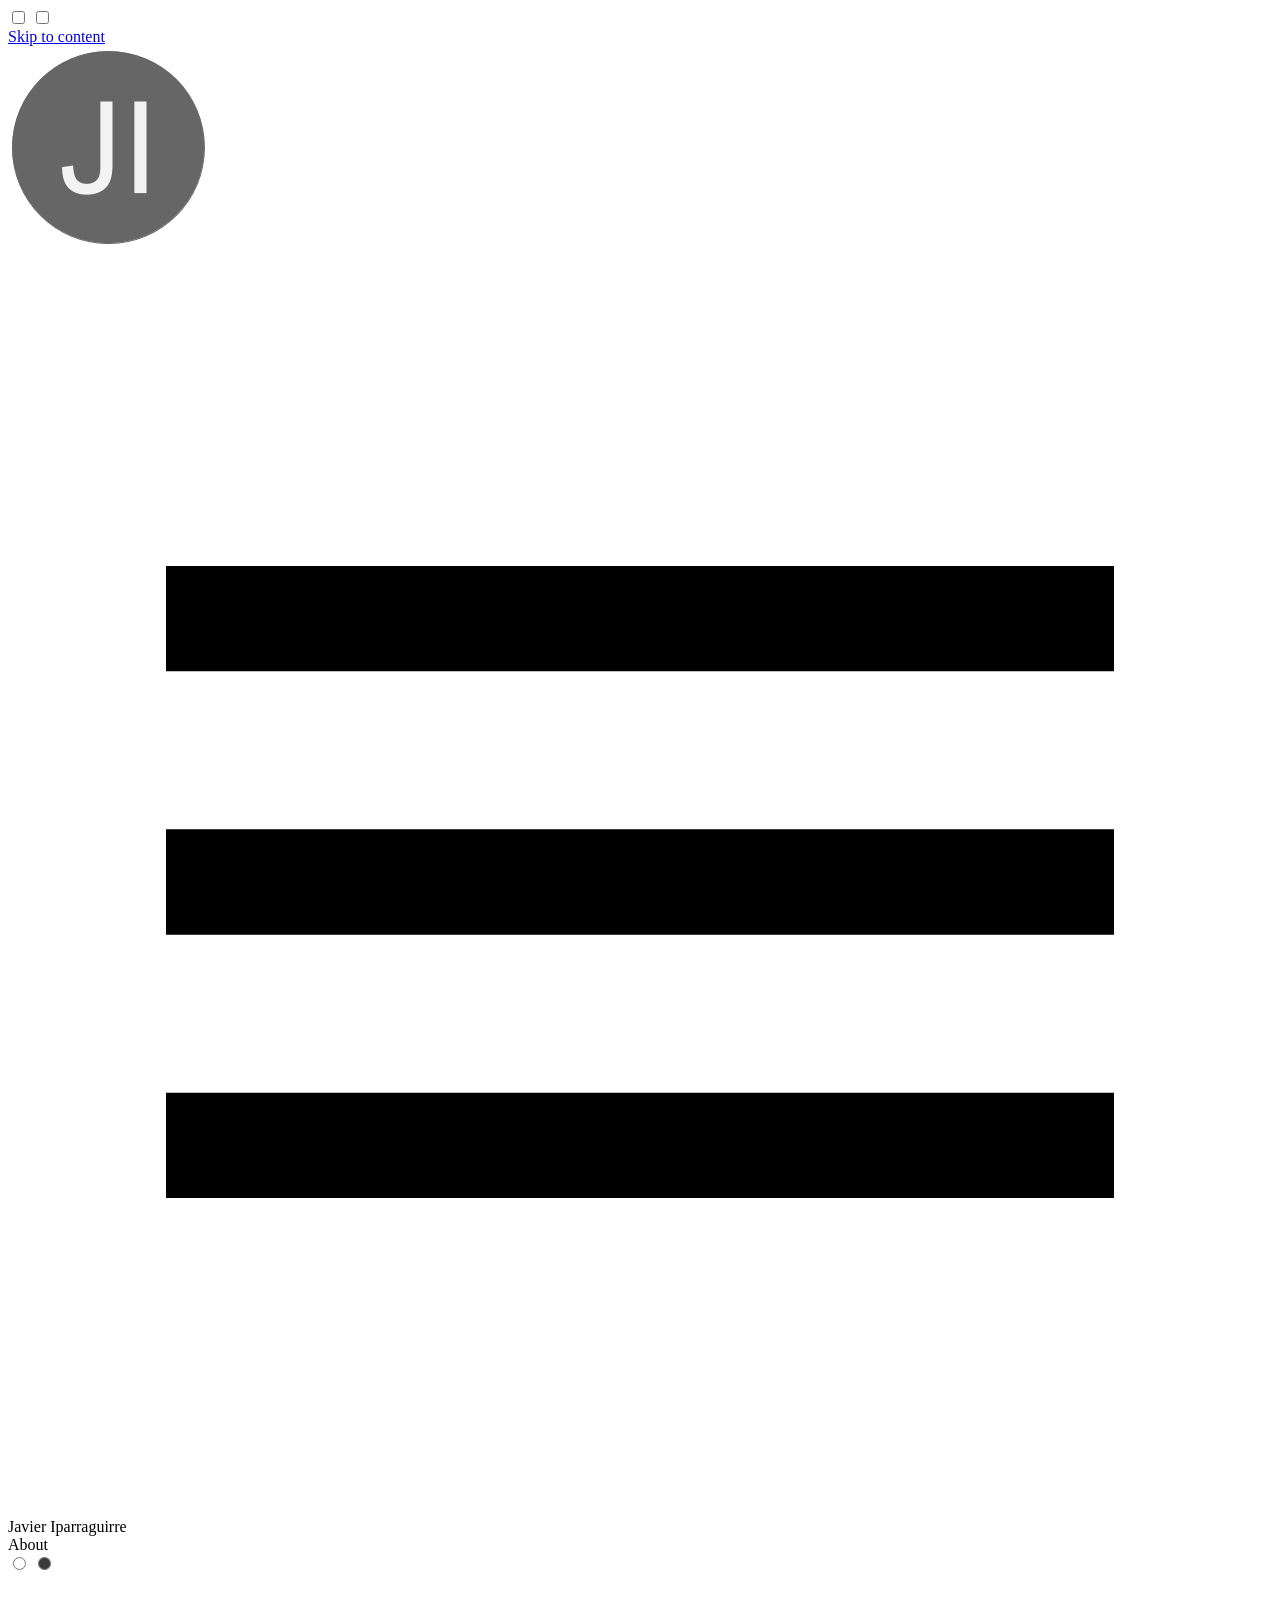
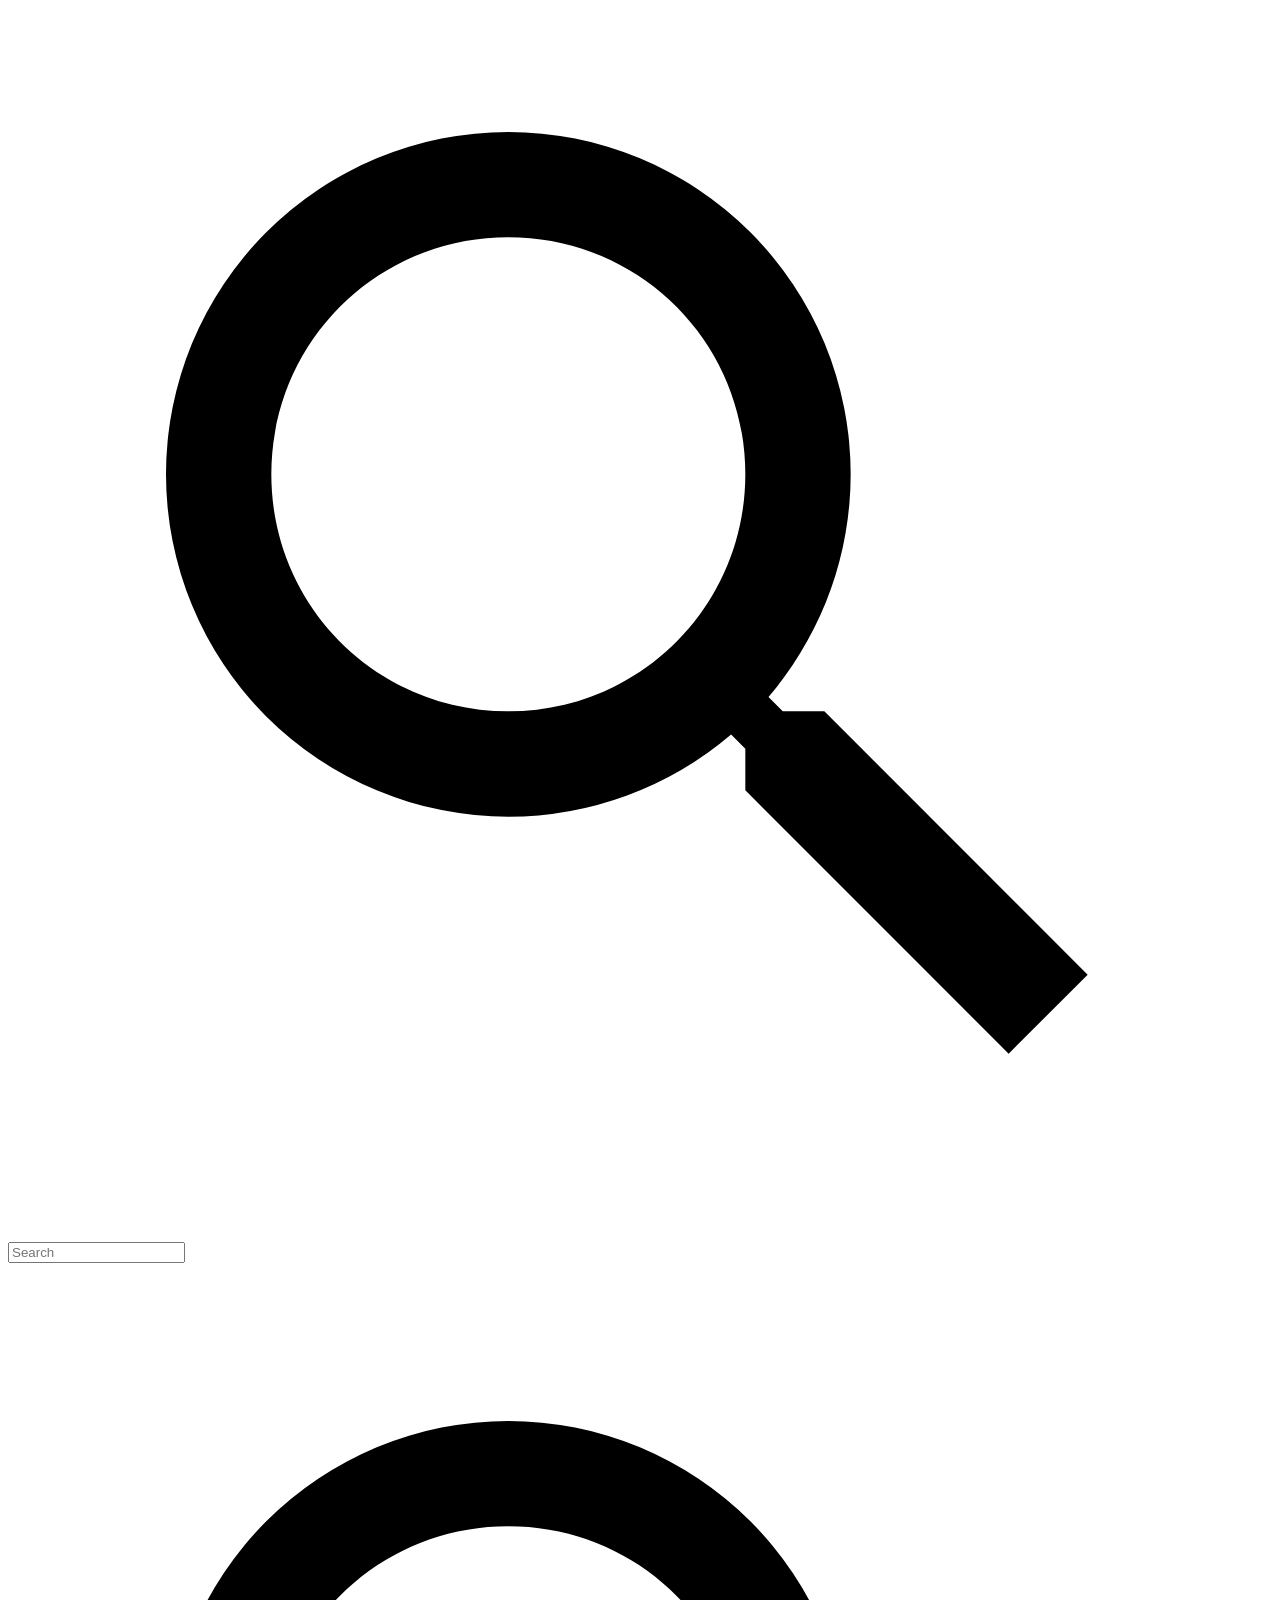
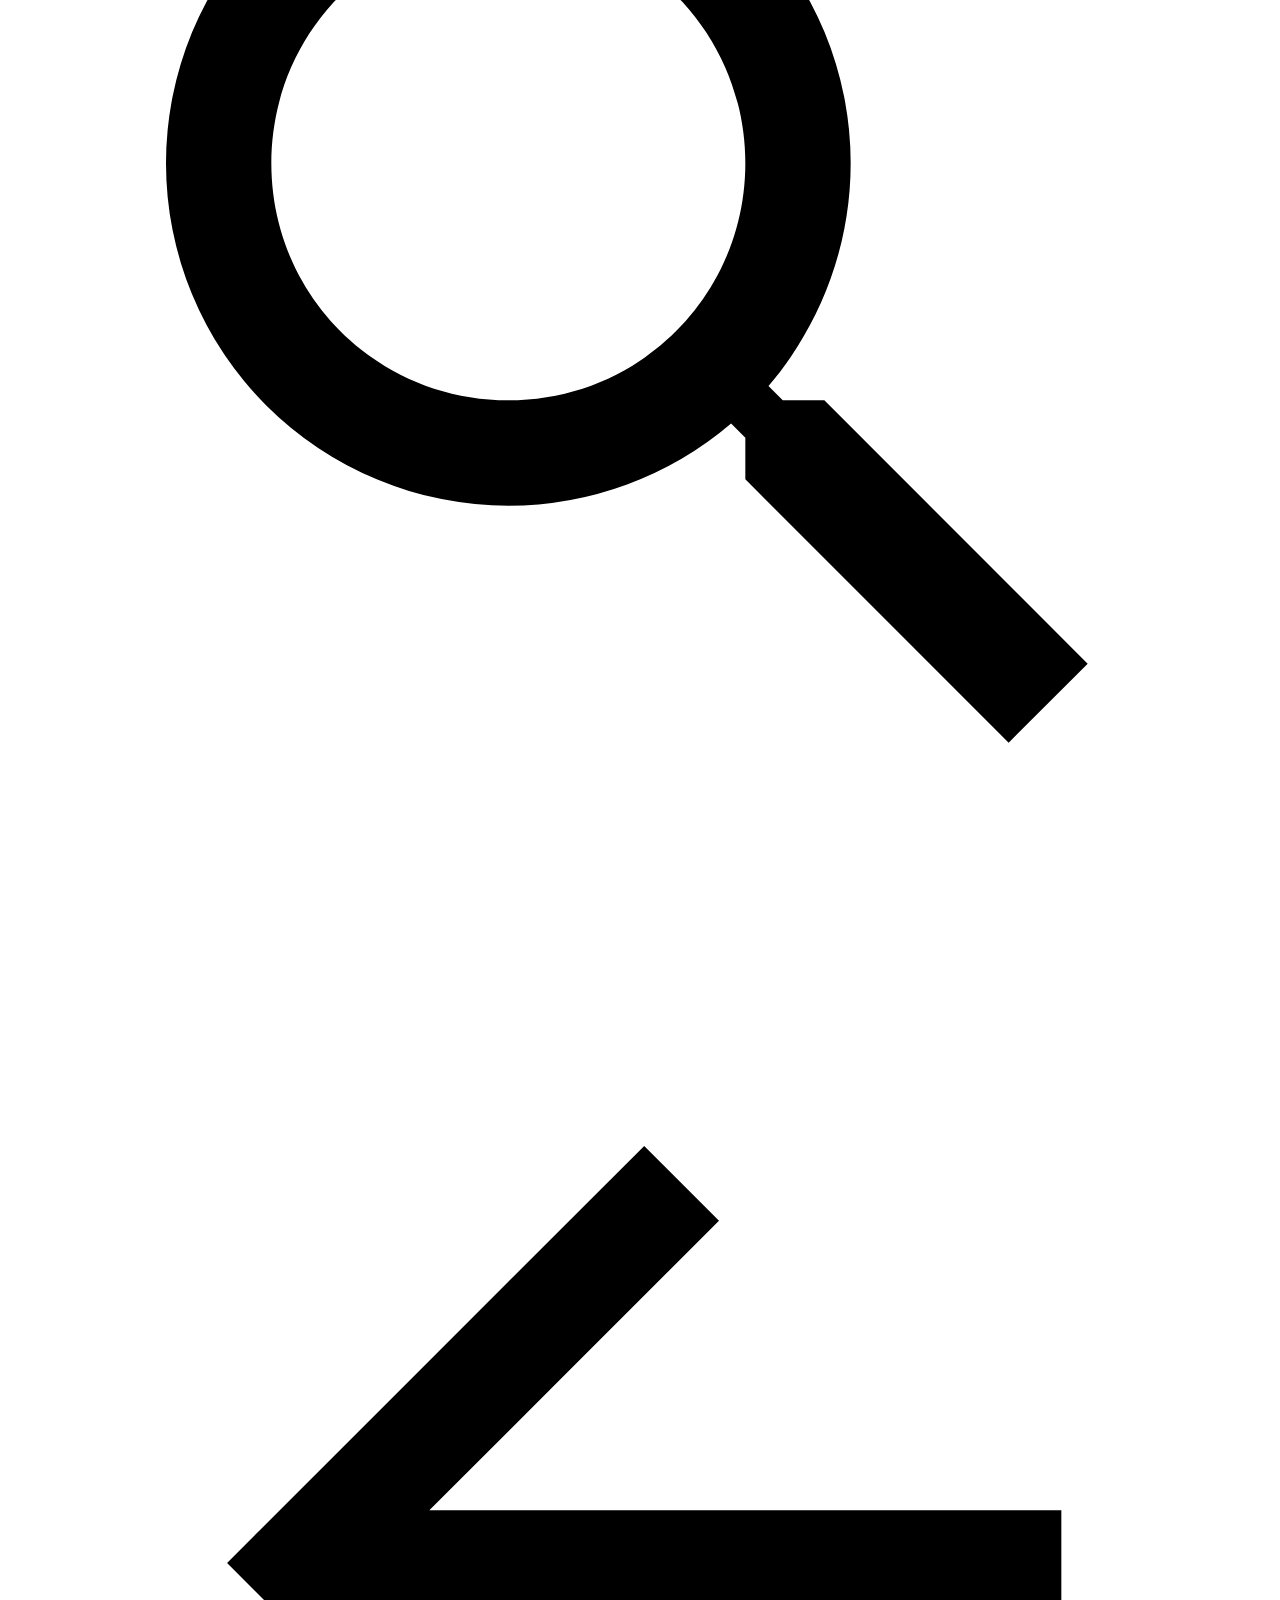
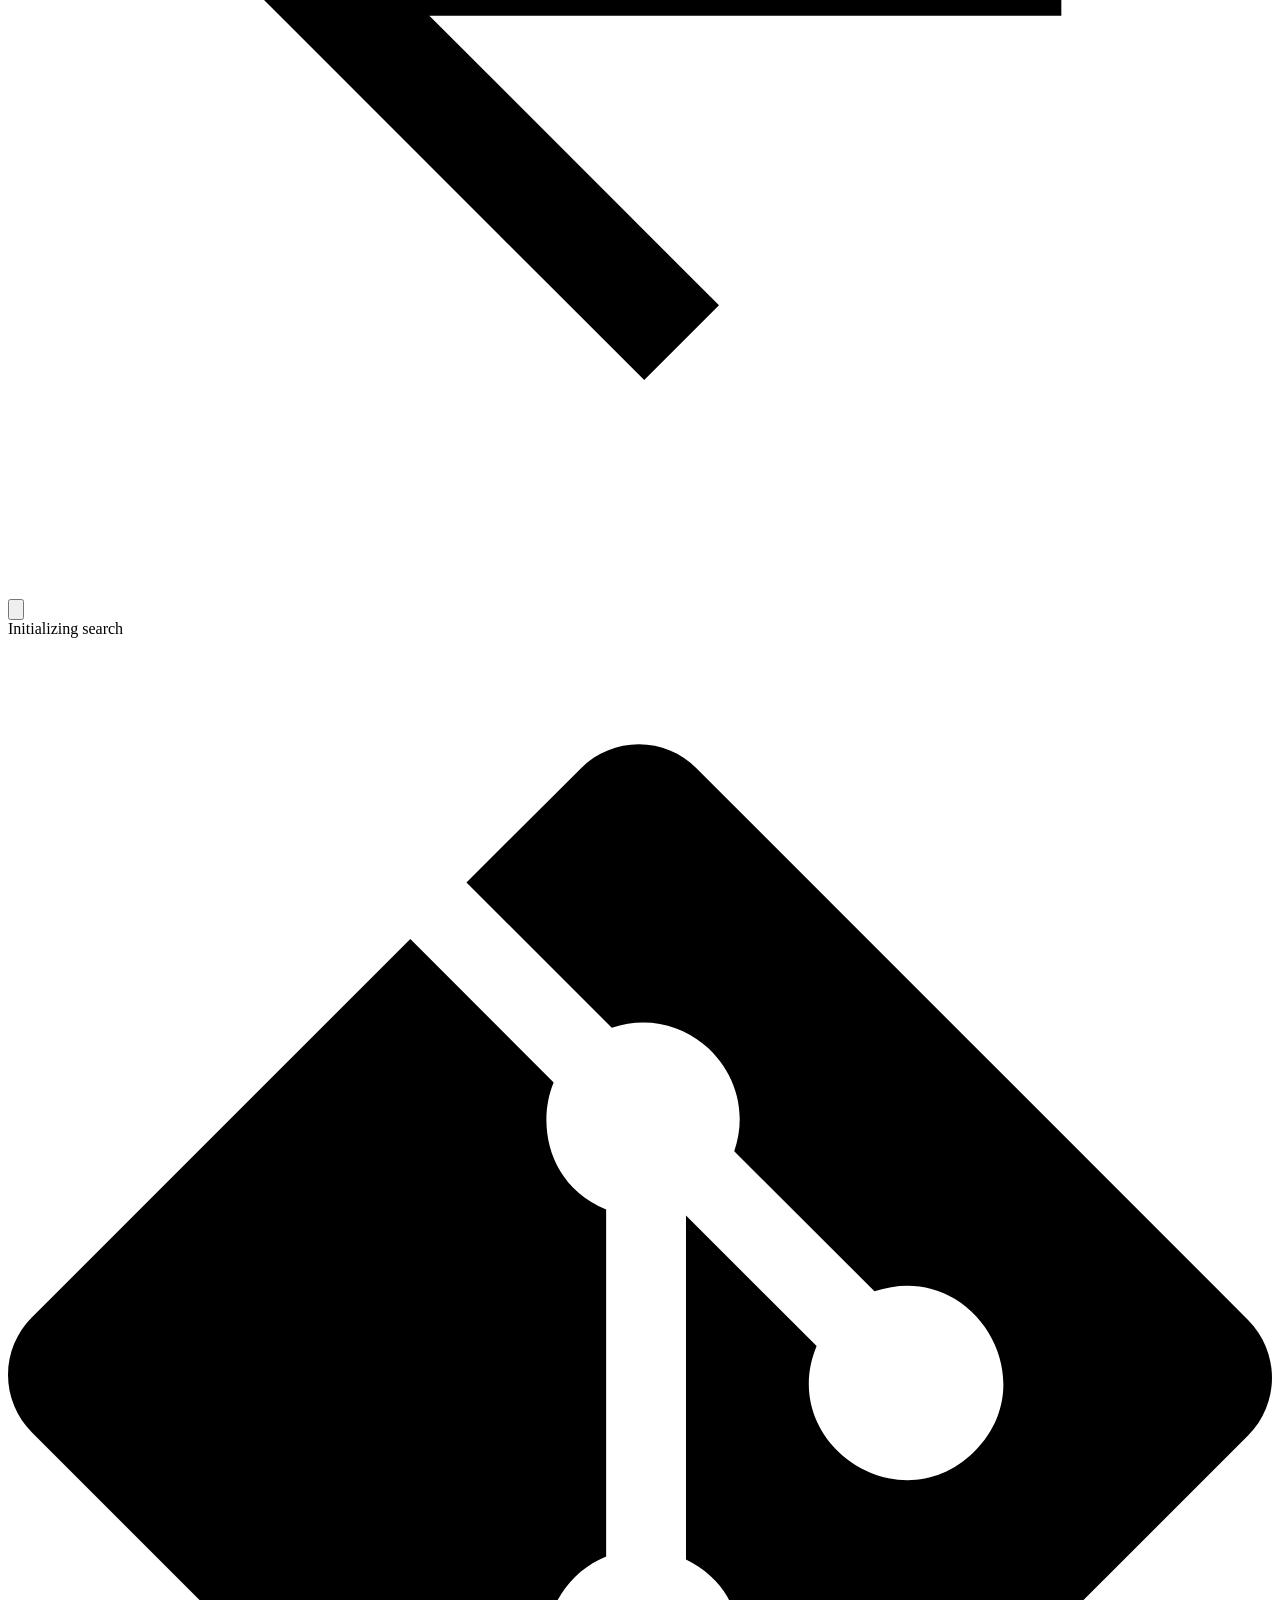
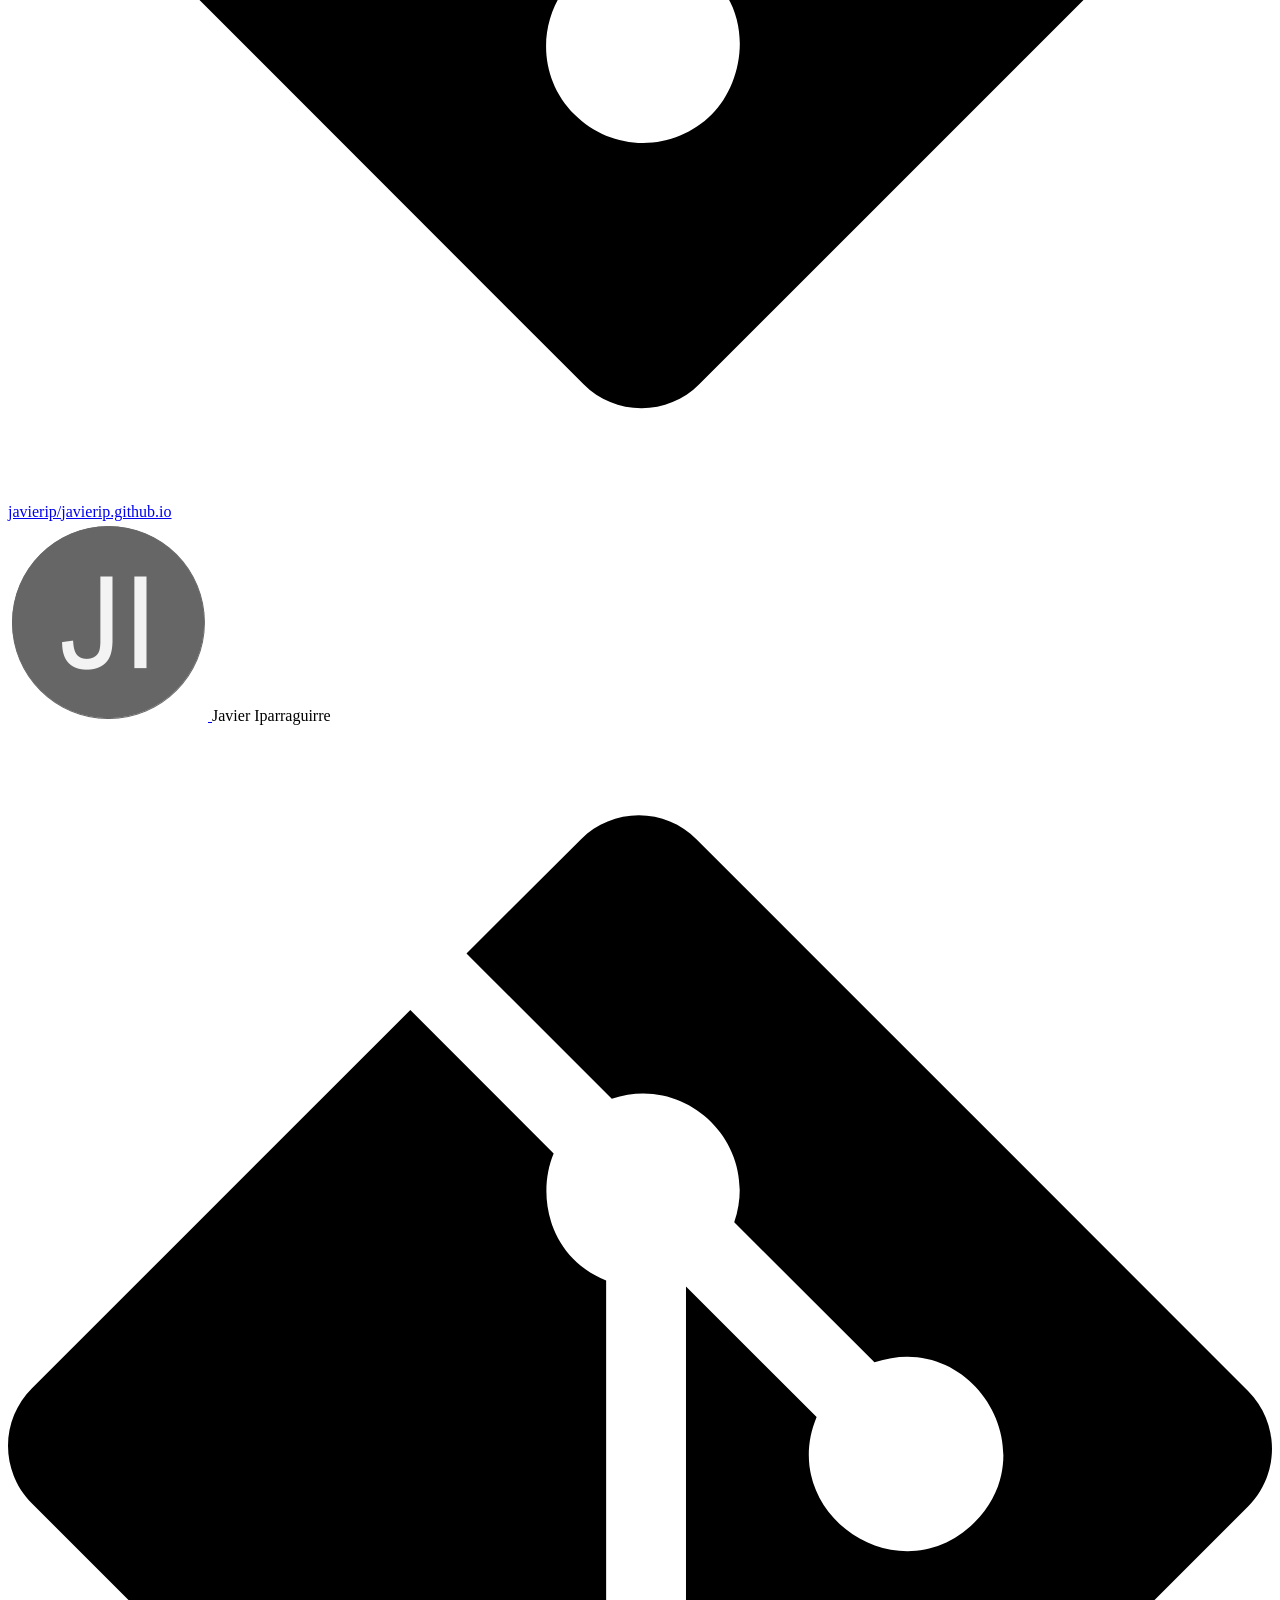
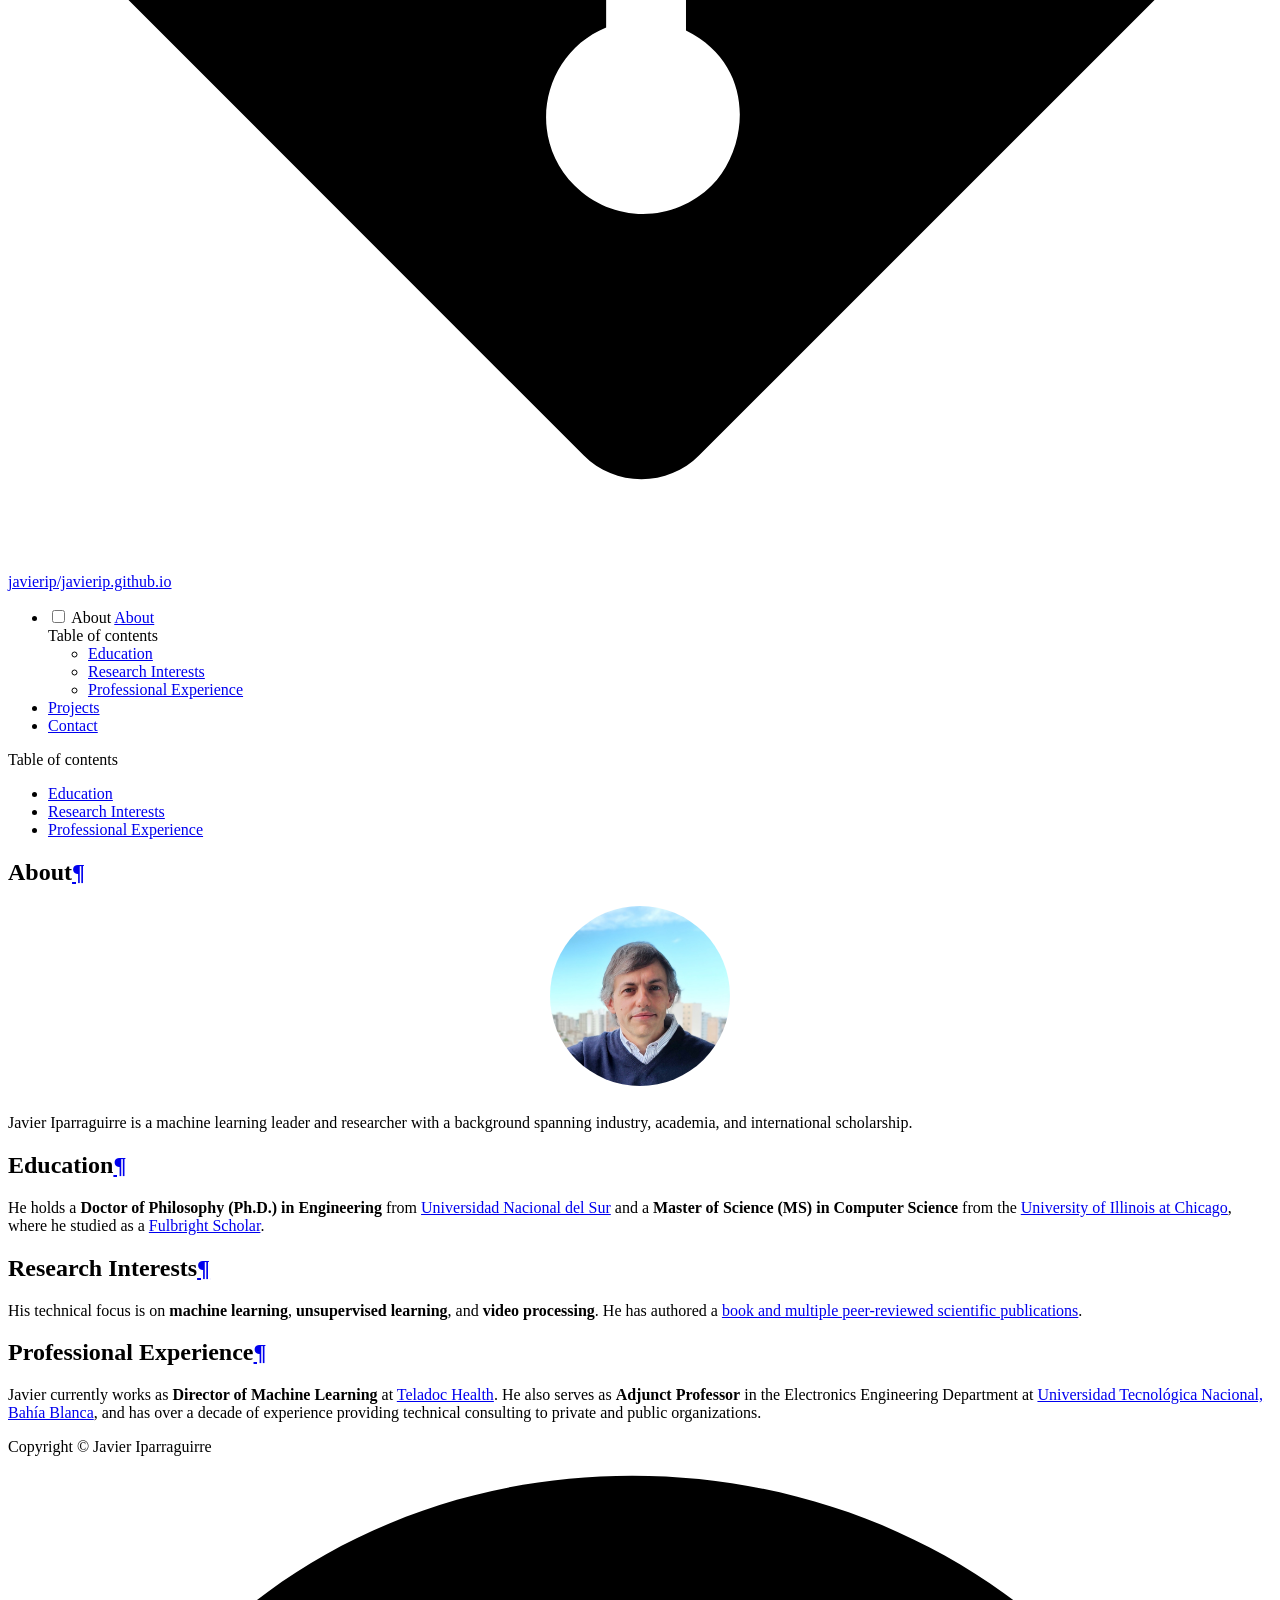
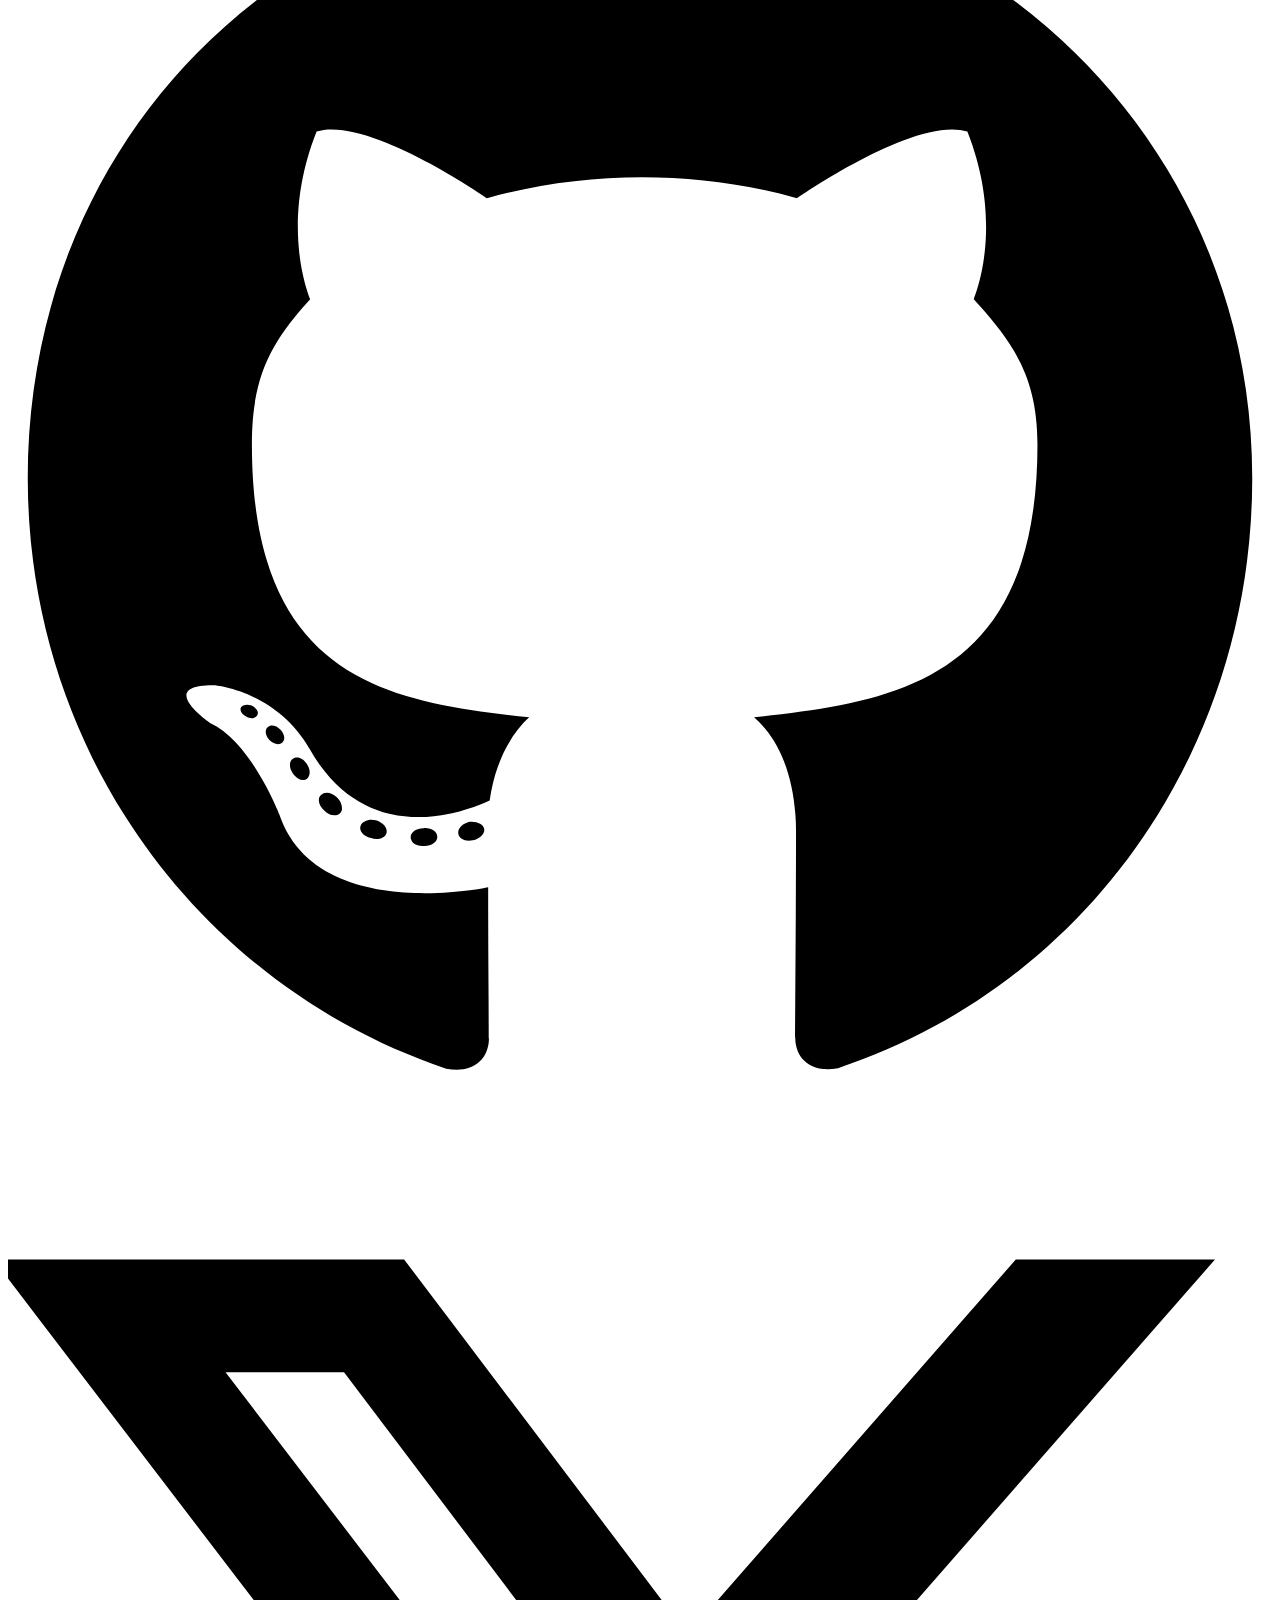
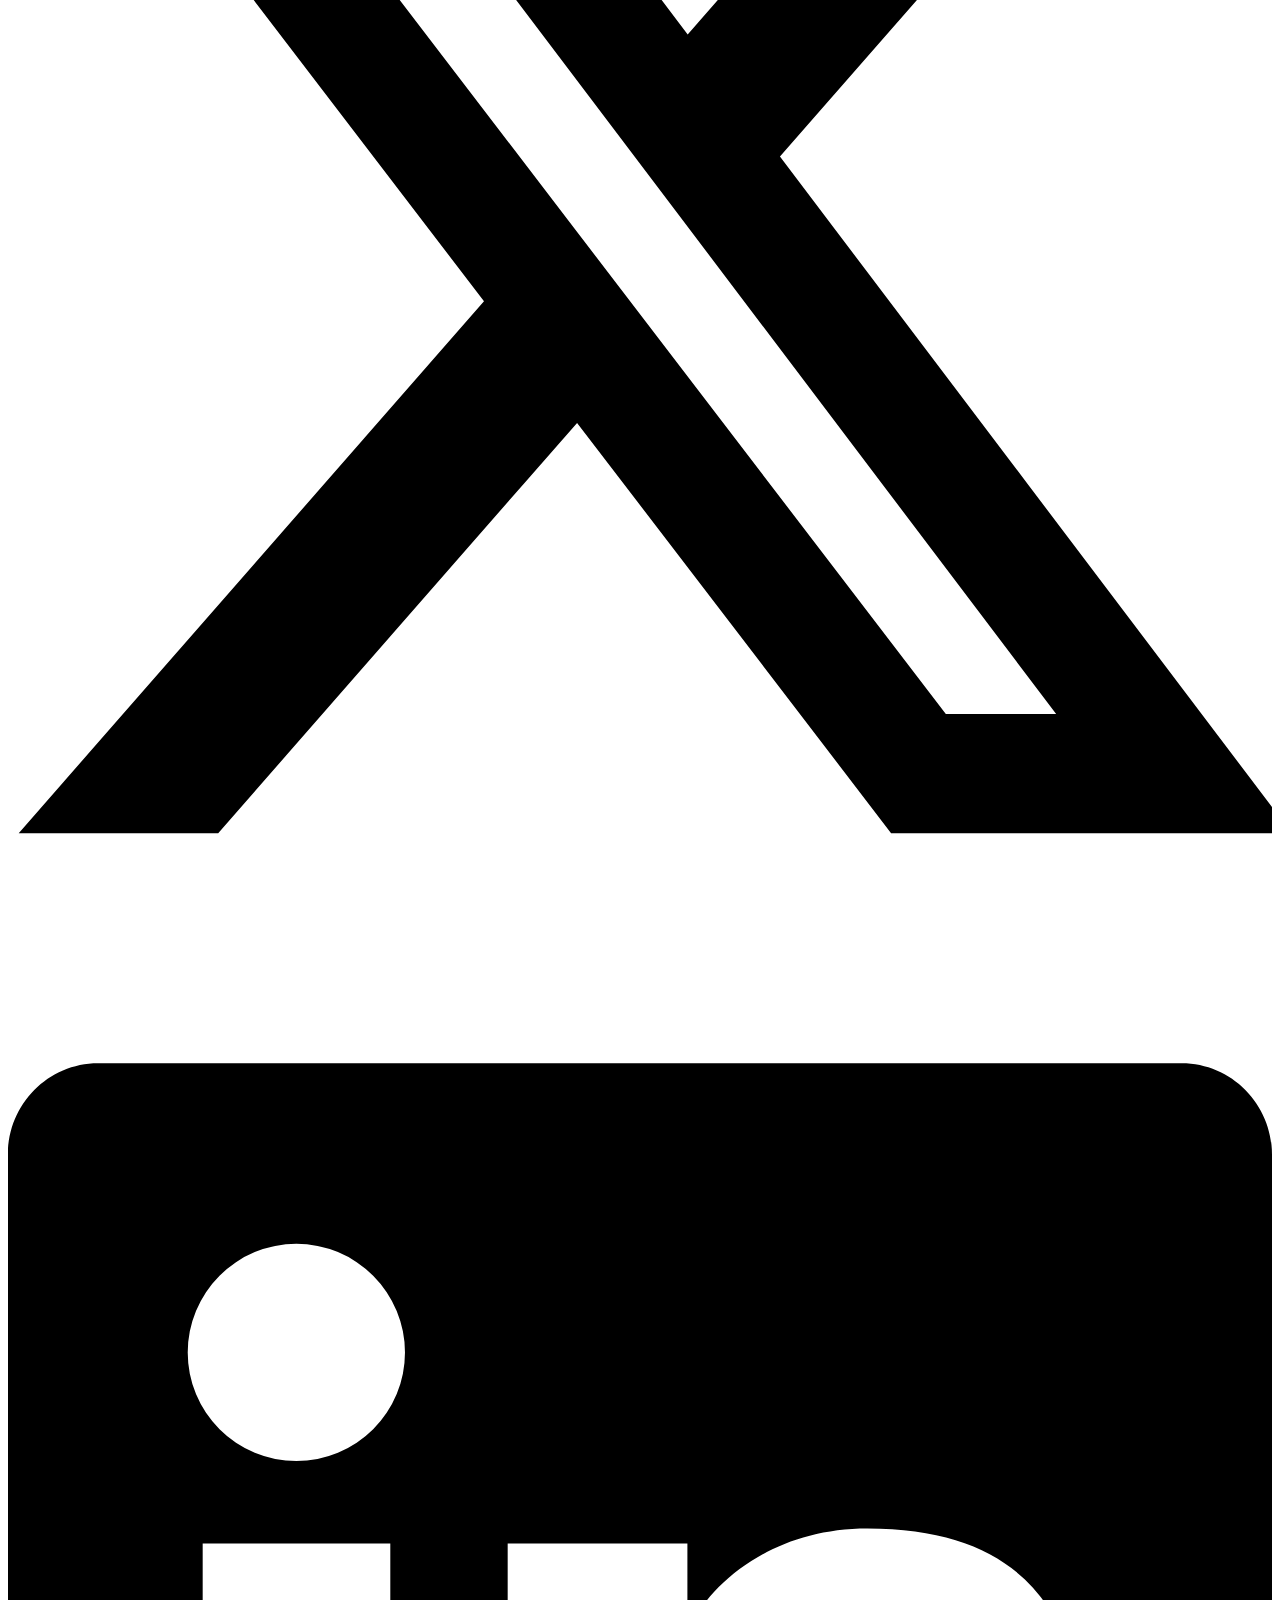
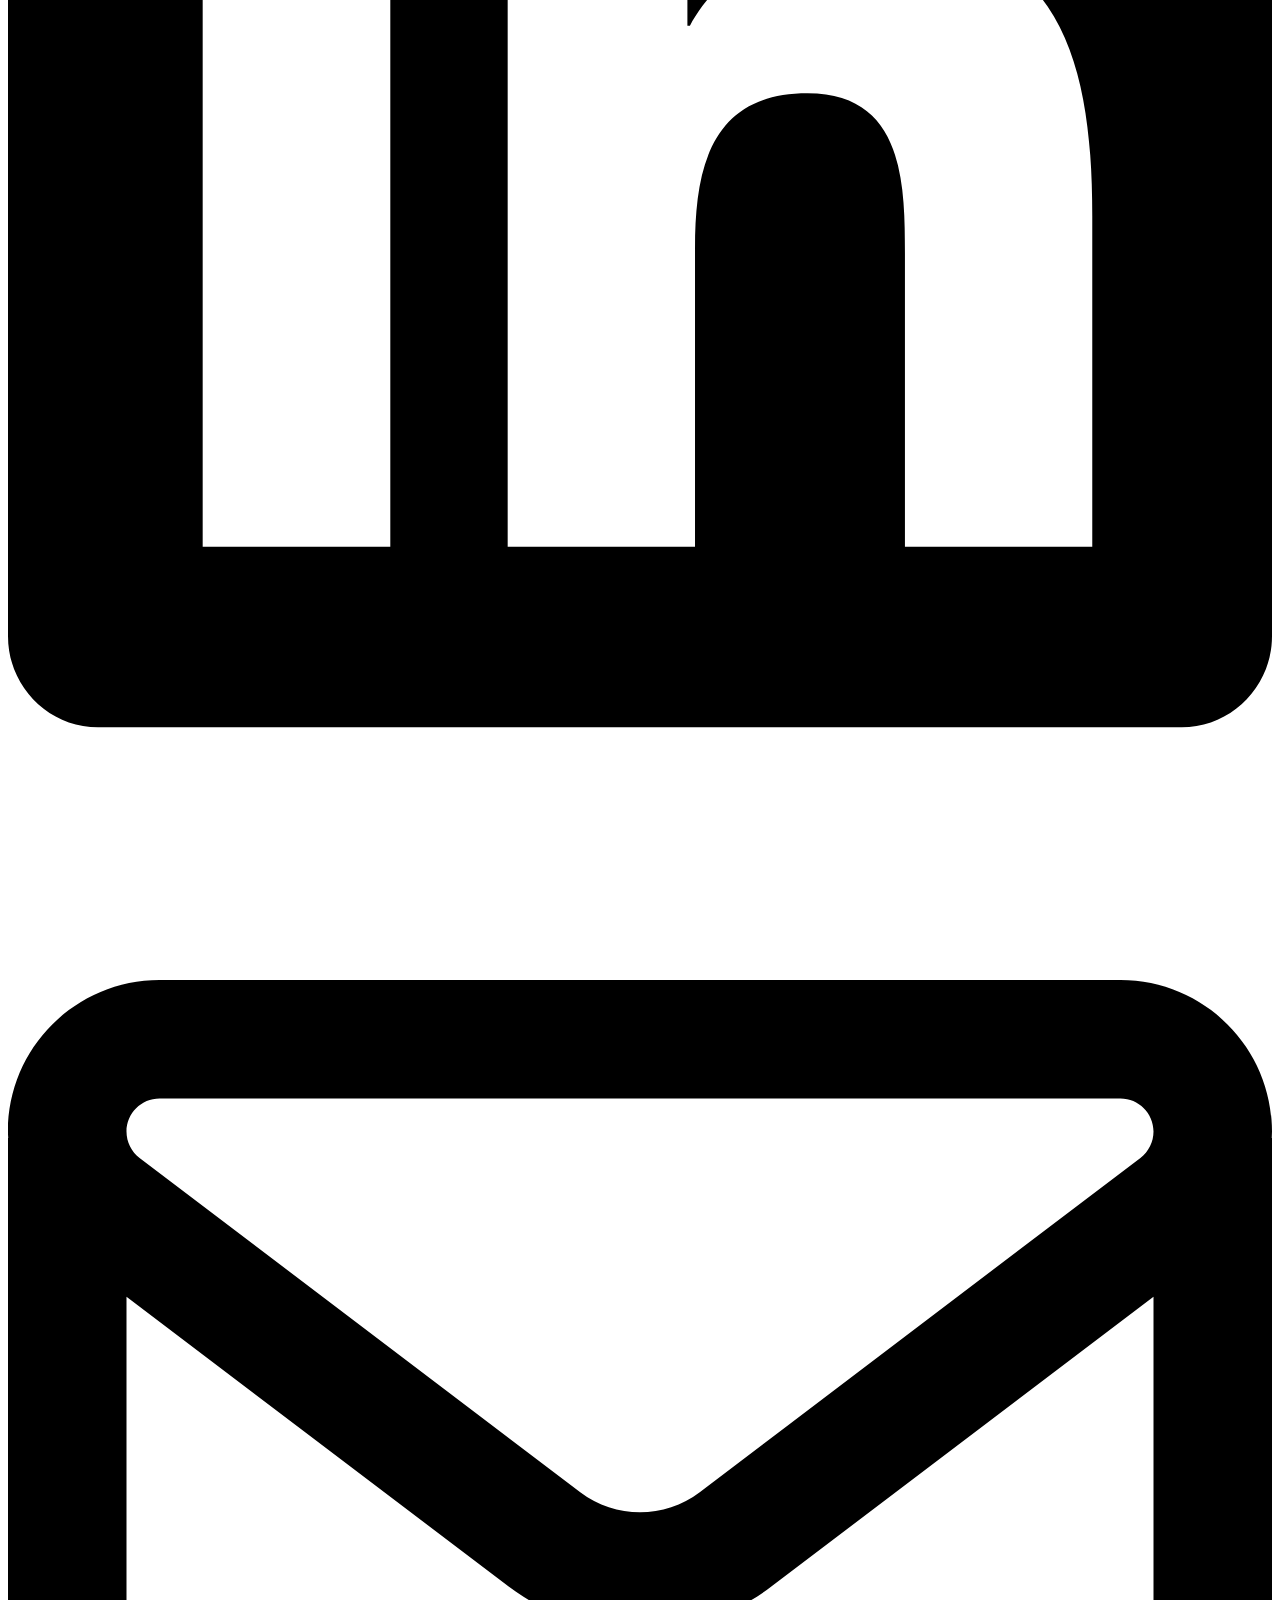
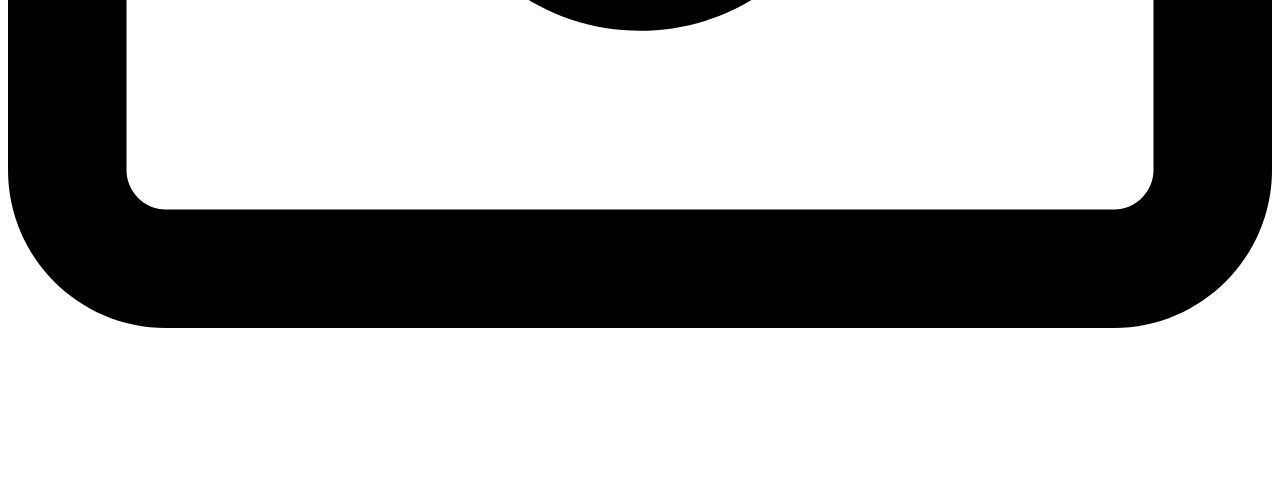
==== commit b2af06e0: "Deployed 3e0831d with MkDocs version: 1.6.1" ====
--- a/index.html
+++ b/index.html
@@ -6,7 +6,7 @@
       <meta charset="utf-8">
       <meta name="viewport" content="width=device-width,initial-scale=1">
       
-        <meta name="description" content="Value creation + Innovation + Teams">
+        <meta name="description" content="Director of Machine Learning | PhD & Fulbright Scholar | Computer Vision & Unsupervised Learning">
       
       
       
@@ -14,7 +14,7 @@
       
       
       
-        <link rel="next" href="publications/">
+        <link rel="next" href="projects/">
       
       
       <link rel="icon" href="images/favicon.ico">
@@ -43,8 +43,8 @@
         
         
         <link rel="preconnect" href="https://fonts.gstatic.com" crossorigin>
-        <link rel="stylesheet" href="https://fonts.googleapis.com/css?family=Roboto:300,300i,400,400i,700,700i%7CRoboto+Mono:400,400i,700,700i&display=fallback">
-        <style>:root{--md-text-font:"Roboto";--md-code-font:"Roboto Mono"}</style>
+        <link rel="stylesheet" href="https://fonts.googleapis.com/css?family=Inter:300,300i,400,400i,700,700i%7CJetBrains+Mono:400,400i,700,700i&display=fallback">
+        <style>:root{--md-text-font:"Inter";--md-code-font:"JetBrains Mono"}</style>
       
     
     
@@ -69,6 +69,8 @@
   
   
     
+    
+      
     
     
     
@@ -125,7 +127,33 @@
     </div>
     
       
-    
+        <form class="md-header__option" data-md-component="palette">
+  
+    
+    
+    
+    <input class="md-option" data-md-color-media="" data-md-color-scheme="default" data-md-color-primary="light-blue" data-md-color-accent="indigo"  aria-label="Switch to dark mode"  type="radio" name="__palette" id="__palette_0">
+    
+      <label class="md-header__button md-icon" title="Switch to dark mode" for="__palette_1" hidden>
+        <svg xmlns="http://www.w3.org/2000/svg" viewBox="0 0 24 24"><path d="m17.75 4.09-2.53 1.94.91 3.06-2.63-1.81-2.63 1.81.91-3.06-2.53-1.94L12.44 4l1.06-3 1.06 3zm3.5 6.91-1.64 1.25.59 1.98-1.7-1.17-1.7 1.17.59-1.98L15.75 11l2.06-.05L18.5 9l.69 1.95zm-2.28 4.95c.83-.08 1.72 1.1 1.19 1.85-.32.45-.66.87-1.08 1.27C15.17 23 8.84 23 4.94 19.07c-3.91-3.9-3.91-10.24 0-14.14.4-.4.82-.76 1.27-1.08.75-.53 1.93.36 1.85 1.19-.27 2.86.69 5.83 2.89 8.02a9.96 9.96 0 0 0 8.02 2.89m-1.64 2.02a12.08 12.08 0 0 1-7.8-3.47c-2.17-2.19-3.33-5-3.49-7.82-2.81 3.14-2.7 7.96.31 10.98 3.02 3.01 7.84 3.12 10.98.31"/></svg>
+      </label>
+    
+  
+    
+    
+    
+    <input class="md-option" data-md-color-media="" data-md-color-scheme="slate" data-md-color-primary="light-blue" data-md-color-accent="indigo"  aria-label="Switch to light mode"  type="radio" name="__palette" id="__palette_1">
+    
+      <label class="md-header__button md-icon" title="Switch to light mode" for="__palette_0" hidden>
+        <svg xmlns="http://www.w3.org/2000/svg" viewBox="0 0 24 24"><path d="M12 7a5 5 0 0 1 5 5 5 5 0 0 1-5 5 5 5 0 0 1-5-5 5 5 0 0 1 5-5m0 2a3 3 0 0 0-3 3 3 3 0 0 0 3 3 3 3 0 0 0 3-3 3 3 0 0 0-3-3m0-7 2.39 3.42C13.65 5.15 12.84 5 12 5s-1.65.15-2.39.42zM3.34 7l4.16-.35A7.2 7.2 0 0 0 5.94 8.5c-.44.74-.69 1.5-.83 2.29zm.02 10 1.76-3.77a7.131 7.131 0 0 0 2.38 4.14zM20.65 7l-1.77 3.79a7.02 7.02 0 0 0-2.38-4.15zm-.01 10-4.14.36c.59-.51 1.12-1.14 1.54-1.86.42-.73.69-1.5.83-2.29zM12 22l-2.41-3.44c.74.27 1.55.44 2.41.44.82 0 1.63-.17 2.37-.44z"/></svg>
+      </label>
+    
+  
+</form>
+      
+    
+    
+      <script>var palette=__md_get("__palette");if(palette&&palette.color){if("(prefers-color-scheme)"===palette.color.media){var media=matchMedia("(prefers-color-scheme: light)"),input=document.querySelector(media.matches?"[data-md-color-media='(prefers-color-scheme: light)']":"[data-md-color-media='(prefers-color-scheme: dark)']");palette.color.media=input.getAttribute("data-md-color-media"),palette.color.scheme=input.getAttribute("data-md-color-scheme"),palette.color.primary=input.getAttribute("data-md-color-primary"),palette.color.accent=input.getAttribute("data-md-color-accent")}for(var[key,value]of Object.entries(palette.color))document.body.setAttribute("data-md-color-"+key,value)}</script>
     
     
     
@@ -153,6 +181,8 @@
           <svg xmlns="http://www.w3.org/2000/svg" viewBox="0 0 24 24"><path d="M19 6.41 17.59 5 12 10.59 6.41 5 5 6.41 10.59 12 5 17.59 6.41 19 12 13.41 17.59 19 19 17.59 13.41 12z"/></svg>
         </button>
       </nav>
+      
+        <div class="md-search__suggest" data-md-component="search-suggest"></div>
       
     </form>
     <div class="md-search__output">
@@ -170,6 +200,18 @@
       
     
     
+      <div class="md-header__source">
+        <a href="https://github.com/javierip/javierip.github.io" title="Go to repository" class="md-source" data-md-component="source">
+  <div class="md-source__icon md-icon">
+    
+    <svg xmlns="http://www.w3.org/2000/svg" viewBox="0 0 448 512"><!--! Font Awesome Free 7.1.0 by @fontawesome - https://fontawesome.com License - https://fontawesome.com/license/free (Icons: CC BY 4.0, Fonts: SIL OFL 1.1, Code: MIT License) Copyright 2025 Fonticons, Inc.--><path d="M439.6 236.1 244 40.5c-5.4-5.5-12.8-8.5-20.4-8.5s-15 3-20.4 8.4L162.5 81l51.5 51.5c27.1-9.1 52.7 16.8 43.4 43.7l49.7 49.7c34.2-11.8 61.2 31 35.5 56.7-26.5 26.5-70.2-2.9-56-37.3L240.3 199v121.9c25.3 12.5 22.3 41.8 9.1 55-6.4 6.4-15.2 10.1-24.3 10.1s-17.8-3.6-24.3-10.1c-17.6-17.6-11.1-46.9 11.2-56v-123c-20.8-8.5-24.6-30.7-18.6-45L142.6 101 8.5 235.1C3 240.6 0 247.9 0 255.5s3 15 8.5 20.4l195.6 195.7c5.4 5.4 12.7 8.4 20.4 8.4s15-3 20.4-8.4l194.7-194.7c5.4-5.4 8.4-12.8 8.4-20.4s-3-15-8.4-20.4"/></svg>
+  </div>
+  <div class="md-source__repository">
+    javierip/javierip.github.io
+  </div>
+</a>
+      </div>
+    
   </nav>
   
 </header>
@@ -203,6 +245,18 @@
     Javier Iparraguirre
   </label>
   
+    <div class="md-nav__source">
+      <a href="https://github.com/javierip/javierip.github.io" title="Go to repository" class="md-source" data-md-component="source">
+  <div class="md-source__icon md-icon">
+    
+    <svg xmlns="http://www.w3.org/2000/svg" viewBox="0 0 448 512"><!--! Font Awesome Free 7.1.0 by @fontawesome - https://fontawesome.com License - https://fontawesome.com/license/free (Icons: CC BY 4.0, Fonts: SIL OFL 1.1, Code: MIT License) Copyright 2025 Fonticons, Inc.--><path d="M439.6 236.1 244 40.5c-5.4-5.5-12.8-8.5-20.4-8.5s-15 3-20.4 8.4L162.5 81l51.5 51.5c27.1-9.1 52.7 16.8 43.4 43.7l49.7 49.7c34.2-11.8 61.2 31 35.5 56.7-26.5 26.5-70.2-2.9-56-37.3L240.3 199v121.9c25.3 12.5 22.3 41.8 9.1 55-6.4 6.4-15.2 10.1-24.3 10.1s-17.8-3.6-24.3-10.1c-17.6-17.6-11.1-46.9 11.2-56v-123c-20.8-8.5-24.6-30.7-18.6-45L142.6 101 8.5 235.1C3 240.6 0 247.9 0 255.5s3 15 8.5 20.4l195.6 195.7c5.4 5.4 12.7 8.4 20.4 8.4s15-3 20.4-8.4l194.7-194.7c5.4-5.4 8.4-12.8 8.4-20.4s-3-15-8.4-20.4"/></svg>
+  </div>
+  <div class="md-source__repository">
+    javierip/javierip.github.io
+  </div>
+</a>
+    </div>
+  
   <ul class="md-nav__list" data-md-scrollfix>
     
       
@@ -221,8 +275,8 @@
         
       
       
-      <a href="." class="md-nav__link md-nav__link--active">
-        
+        <label class="md-nav__link md-nav__link--active" for="__toc">
+          
   
   
   <span class="md-ellipsis">
@@ -231,8 +285,67 @@
   </span>
   
 
+          <span class="md-nav__icon md-icon"></span>
+        </label>
+      
+      <a href="." class="md-nav__link md-nav__link--active">
+        
+  
+  
+  <span class="md-ellipsis">
+    About
+    
+  </span>
+  
+
       </a>
       
+        
+
+<nav class="md-nav md-nav--secondary" aria-label="Table of contents">
+  
+  
+  
+    
+  
+  
+    <label class="md-nav__title" for="__toc">
+      <span class="md-nav__icon md-icon"></span>
+      Table of contents
+    </label>
+    <ul class="md-nav__list" data-md-component="toc" data-md-scrollfix>
+      
+        <li class="md-nav__item">
+  <a href="#education" class="md-nav__link">
+    <span class="md-ellipsis">
+      Education
+    </span>
+  </a>
+  
+</li>
+      
+        <li class="md-nav__item">
+  <a href="#research-interests" class="md-nav__link">
+    <span class="md-ellipsis">
+      Research Interests
+    </span>
+  </a>
+  
+</li>
+      
+        <li class="md-nav__item">
+  <a href="#professional-experience" class="md-nav__link">
+    <span class="md-ellipsis">
+      Professional Experience
+    </span>
+  </a>
+  
+</li>
+      
+    </ul>
+  
+</nav>
+      
     </li>
   
 
@@ -244,12 +357,12 @@
   
   
     <li class="md-nav__item">
-      <a href="publications/" class="md-nav__link">
+      <a href="projects/" class="md-nav__link">
         
   
   
   <span class="md-ellipsis">
-    Publications
+    Projects
     
   </span>
   
@@ -301,6 +414,41 @@
     
   
   
+    <label class="md-nav__title" for="__toc">
+      <span class="md-nav__icon md-icon"></span>
+      Table of contents
+    </label>
+    <ul class="md-nav__list" data-md-component="toc" data-md-scrollfix>
+      
+        <li class="md-nav__item">
+  <a href="#education" class="md-nav__link">
+    <span class="md-ellipsis">
+      Education
+    </span>
+  </a>
+  
+</li>
+      
+        <li class="md-nav__item">
+  <a href="#research-interests" class="md-nav__link">
+    <span class="md-ellipsis">
+      Research Interests
+    </span>
+  </a>
+  
+</li>
+      
+        <li class="md-nav__item">
+  <a href="#professional-experience" class="md-nav__link">
+    <span class="md-ellipsis">
+      Professional Experience
+    </span>
+  </a>
+  
+</li>
+      
+    </ul>
+  
 </nav>
                   </div>
                 </div>
@@ -314,11 +462,22 @@
                   
 
 
-
-<h1 id="about">About</h1>
-<p>Javier Iparraguirre received a Doctor of Philosophy (Ph.D.) in Engineering from <a href="https://www.uns.edu.ar/" target="_blank" rel="noopener noreferrer">Universidad Nacional del Sur</a> and a Master of Science (MS) in Computer Science from the <a href="https://www.uic.edu/" target="_blank" rel="noopener noreferrer">University of Illinois at Chicago</a>. He was awarded the <a href="https://fulbright.edu.ar/" target="_blank" rel="noopener noreferrer">Fulbright Commission</a> Master’s Scholarship. His current technical interests are machine learning, unsupervised learning, and video processing. As an author, he published a <a href="https://scholar.google.com.ar/citations?hl=en&user=PNNFrAQAAAAJ&view_op=list_works&sortby=pubdate" target="_blank" rel="noopener noreferrer">book and contributed to multiple peer-reviewed scientific publications</a>.</p>
-<p>His professional background spans both industry and academia. Currently, Javier is working as Director of Machine Learning at <a href="https://www.teladochealth.com/" target="_blank" rel="noopener noreferrer">Teladoc Health</a>. He serves as Adjunct Professor in the Electronics Engineering Department at <a href="https://www.frbb.utn.edu.ar/frbb/" target="_blank" rel="noopener noreferrer">Universidad Tecnológica Nacional, Bahía Blanca, Argentina</a>. He also has over a decade of experience providing technical consulting to private and public organizations.</p>
-<p style="text-align:center"> <img src="images/javier-iparraguirre.jpg" width="200" > </p>
+  
+  
+
+
+<h1 id="about">About<a class="headerlink" href="#about" title="Permanent link">&para;</a></h1>
+<div style="text-align:center; margin-bottom: 1.5rem;">
+  <img src="images/javier-iparraguirre.jpg" width="180" style="border-radius: 50%;" alt="Javier Iparraguirre">
+</div>
+
+<p>Javier Iparraguirre is a machine learning leader and researcher with a background spanning industry, academia, and international scholarship.</p>
+<h2 id="education">Education<a class="headerlink" href="#education" title="Permanent link">&para;</a></h2>
+<p>He holds a <strong>Doctor of Philosophy (Ph.D.) in Engineering</strong> from <a href="https://www.uns.edu.ar/" target="_blank">Universidad Nacional del Sur</a> and a <strong>Master of Science (MS) in Computer Science</strong> from the <a href="https://www.uic.edu/" target="_blank">University of Illinois at Chicago</a>, where he studied as a <a href="https://fulbright.edu.ar/" target="_blank">Fulbright Scholar</a>.</p>
+<h2 id="research-interests">Research Interests<a class="headerlink" href="#research-interests" title="Permanent link">&para;</a></h2>
+<p>His technical focus is on <strong>machine learning</strong>, <strong>unsupervised learning</strong>, and <strong>video processing</strong>. He has authored a <a href="https://scholar.google.com.ar/citations?hl=en&amp;user=PNNFrAQAAAAJ&amp;view_op=list_works&amp;sortby=pubdate" target="_blank">book and multiple peer-reviewed scientific publications</a>.</p>
+<h2 id="professional-experience">Professional Experience<a class="headerlink" href="#professional-experience" title="Permanent link">&para;</a></h2>
+<p>Javier currently works as <strong>Director of Machine Learning</strong> at <a href="https://www.teladochealth.com/" target="_blank">Teladoc Health</a>. He also serves as <strong>Adjunct Professor</strong> in the Electronics Engineering Department at <a href="https://www.frbb.utn.edu.ar/frbb/" target="_blank">Universidad Tecnológica Nacional, Bahía Blanca</a>, and has over a decade of experience providing technical consulting to private and public organizations.</p>
 
 
 
@@ -341,6 +500,12 @@
 <script>var target=document.getElementById(location.hash.slice(1));target&&target.name&&(target.checked=target.name.startsWith("__tabbed_"))</script>
         </div>
         
+          <button type="button" class="md-top md-icon" data-md-component="top" hidden>
+  
+  <svg xmlns="http://www.w3.org/2000/svg" viewBox="0 0 24 24"><path d="M13 20h-2V8l-5.5 5.5-1.42-1.42L12 4.16l7.92 7.92-1.42 1.42L13 8z"/></svg>
+  Back to top
+</button>
+        
       </main>
       
         <footer class="md-footer">
@@ -354,11 +519,6 @@
     </div>
   
   
-    Made with
-    <a href="https://squidfunk.github.io/mkdocs-material/" target="_blank" rel="noopener">
-      Material for MkDocs
-    </a>
-  
 </div>
       
         
@@ -376,8 +536,8 @@
     
     
     
-    <a href="https://twitter.com/javieripa" target="_blank" rel="noopener" title="Javier at Twitter" class="md-social__link">
-      <svg xmlns="http://www.w3.org/2000/svg" viewBox="0 0 512 512"><!--! Font Awesome Free 7.1.0 by @fontawesome - https://fontawesome.com License - https://fontawesome.com/license/free (Icons: CC BY 4.0, Fonts: SIL OFL 1.1, Code: MIT License) Copyright 2025 Fonticons, Inc.--><path d="M459.4 151.7c.3 4.5.3 9.1.3 13.6 0 138.7-105.6 298.6-298.6 298.6-59.5 0-114.7-17.2-161.1-47.1 8.4 1 16.6 1.3 25.3 1.3 49.1 0 94.2-16.6 130.3-44.8-46.1-1-84.8-31.2-98.1-72.8 6.5 1 13 1.6 19.8 1.6 9.4 0 18.8-1.3 27.6-3.6-48.1-9.7-84.1-52-84.1-103v-1.3c14 7.8 30.2 12.7 47.4 13.3-28.3-18.8-46.8-51-46.8-87.4 0-19.5 5.2-37.4 14.3-53C87.4 130.8 165 172.4 252.1 176.9c-1.6-7.8-2.6-15.9-2.6-24C249.5 95.1 296.3 48 354.4 48c30.2 0 57.5 12.7 76.7 33.1 23.7-4.5 46.5-13.3 66.6-25.3-7.8 24.4-24.4 44.8-46.1 57.8 21.1-2.3 41.6-8.1 60.4-16.2-14.3 20.8-32.2 39.3-52.6 54.3"/></svg>
+    <a href="https://twitter.com/javieripa" target="_blank" rel="noopener" title="Javier at X" class="md-social__link">
+      <svg xmlns="http://www.w3.org/2000/svg" viewBox="0 0 448 512"><!--! Font Awesome Free 7.1.0 by @fontawesome - https://fontawesome.com License - https://fontawesome.com/license/free (Icons: CC BY 4.0, Fonts: SIL OFL 1.1, Code: MIT License) Copyright 2025 Fonticons, Inc.--><path d="M357.2 48h70.6L273.6 224.2 455 464H313L201.7 318.6 74.5 464H3.8l164.9-188.5L-5.2 48h145.6l100.5 132.9zm-24.8 373.8h39.1L119.1 88h-42z"/></svg>
     </a>
   
     
@@ -388,6 +548,14 @@
       <svg xmlns="http://www.w3.org/2000/svg" viewBox="0 0 448 512"><!--! Font Awesome Free 7.1.0 by @fontawesome - https://fontawesome.com License - https://fontawesome.com/license/free (Icons: CC BY 4.0, Fonts: SIL OFL 1.1, Code: MIT License) Copyright 2025 Fonticons, Inc.--><path d="M416 32H31.9C14.3 32 0 46.5 0 64.3v383.4C0 465.5 14.3 480 31.9 480H416c17.6 0 32-14.5 32-32.3V64.3c0-17.8-14.4-32.3-32-32.3M135.4 416H69V202.2h66.5V416zM102.2 96a38.5 38.5 0 1 1 0 77 38.5 38.5 0 1 1 0-77m282.1 320h-66.4V312c0-24.8-.5-56.7-34.5-56.7-34.6 0-39.9 27-39.9 54.9V416h-66.4V202.2h63.7v29.2h.9c8.9-16.8 30.6-34.5 62.9-34.5 67.2 0 79.7 44.3 79.7 101.9z"/></svg>
     </a>
   
+    
+    
+    
+    
+    <a href="mailto:j.iparraguirre@computer.org" target="_blank" rel="noopener" title="Email Javier" class="md-social__link">
+      <svg xmlns="http://www.w3.org/2000/svg" viewBox="0 0 512 512"><!--! Font Awesome Free 7.1.0 by @fontawesome - https://fontawesome.com License - https://fontawesome.com/license/free (Icons: CC BY 4.0, Fonts: SIL OFL 1.1, Code: MIT License) Copyright 2025 Fonticons, Inc.--><path d="M61.4 64C27.5 64 0 91.5 0 125.4c0 .9 0 1.7.1 2.6H0v256c0 35.3 28.7 64 64 64h384c35.3 0 64-28.7 64-64V128h-.1c0-.9.1-1.7.1-2.6 0-33.9-27.5-61.4-61.4-61.4zM464 192.3V384c0 8.8-7.2 16-16 16H64c-8.8 0-16-7.2-16-16V192.3l154.8 117.4c31.4 23.9 74.9 23.9 106.4 0zM48 125.4c0-7.4 6-13.4 13.4-13.4h389.2c7.4 0 13.4 6 13.4 13.4 0 4.2-2 8.2-5.3 10.7L280.2 271.5c-14.3 10.8-34.1 10.8-48.4 0L53.3 136.1c-3.3-2.5-5.3-6.5-5.3-10.7"/></svg>
+    </a>
+  
 </div>
       
     </div>
@@ -402,7 +570,7 @@
     
     
       
-      <script id="__config" type="application/json">{"base": ".", "features": [], "search": "assets/javascripts/workers/search.973d3a69.min.js", "tags": null, "translations": {"clipboard.copied": "Copied to clipboard", "clipboard.copy": "Copy to clipboard", "search.result.more.one": "1 more on this page", "search.result.more.other": "# more on this page", "search.result.none": "No matching documents", "search.result.one": "1 matching document", "search.result.other": "# matching documents", "search.result.placeholder": "Type to start searching", "search.result.term.missing": "Missing", "select.version": "Select version"}, "version": null}</script>
+      <script id="__config" type="application/json">{"base": ".", "features": ["navigation.instant", "navigation.top", "search.highlight", "search.suggest", "content.tooltips"], "search": "assets/javascripts/workers/search.973d3a69.min.js", "tags": null, "translations": {"clipboard.copied": "Copied to clipboard", "clipboard.copy": "Copy to clipboard", "search.result.more.one": "1 more on this page", "search.result.more.other": "# more on this page", "search.result.none": "No matching documents", "search.result.one": "1 matching document", "search.result.other": "# matching documents", "search.result.placeholder": "Type to start searching", "search.result.term.missing": "Missing", "select.version": "Select version"}, "version": null}</script>
     
     
       <script src="assets/javascripts/bundle.f55a23d4.min.js"></script>
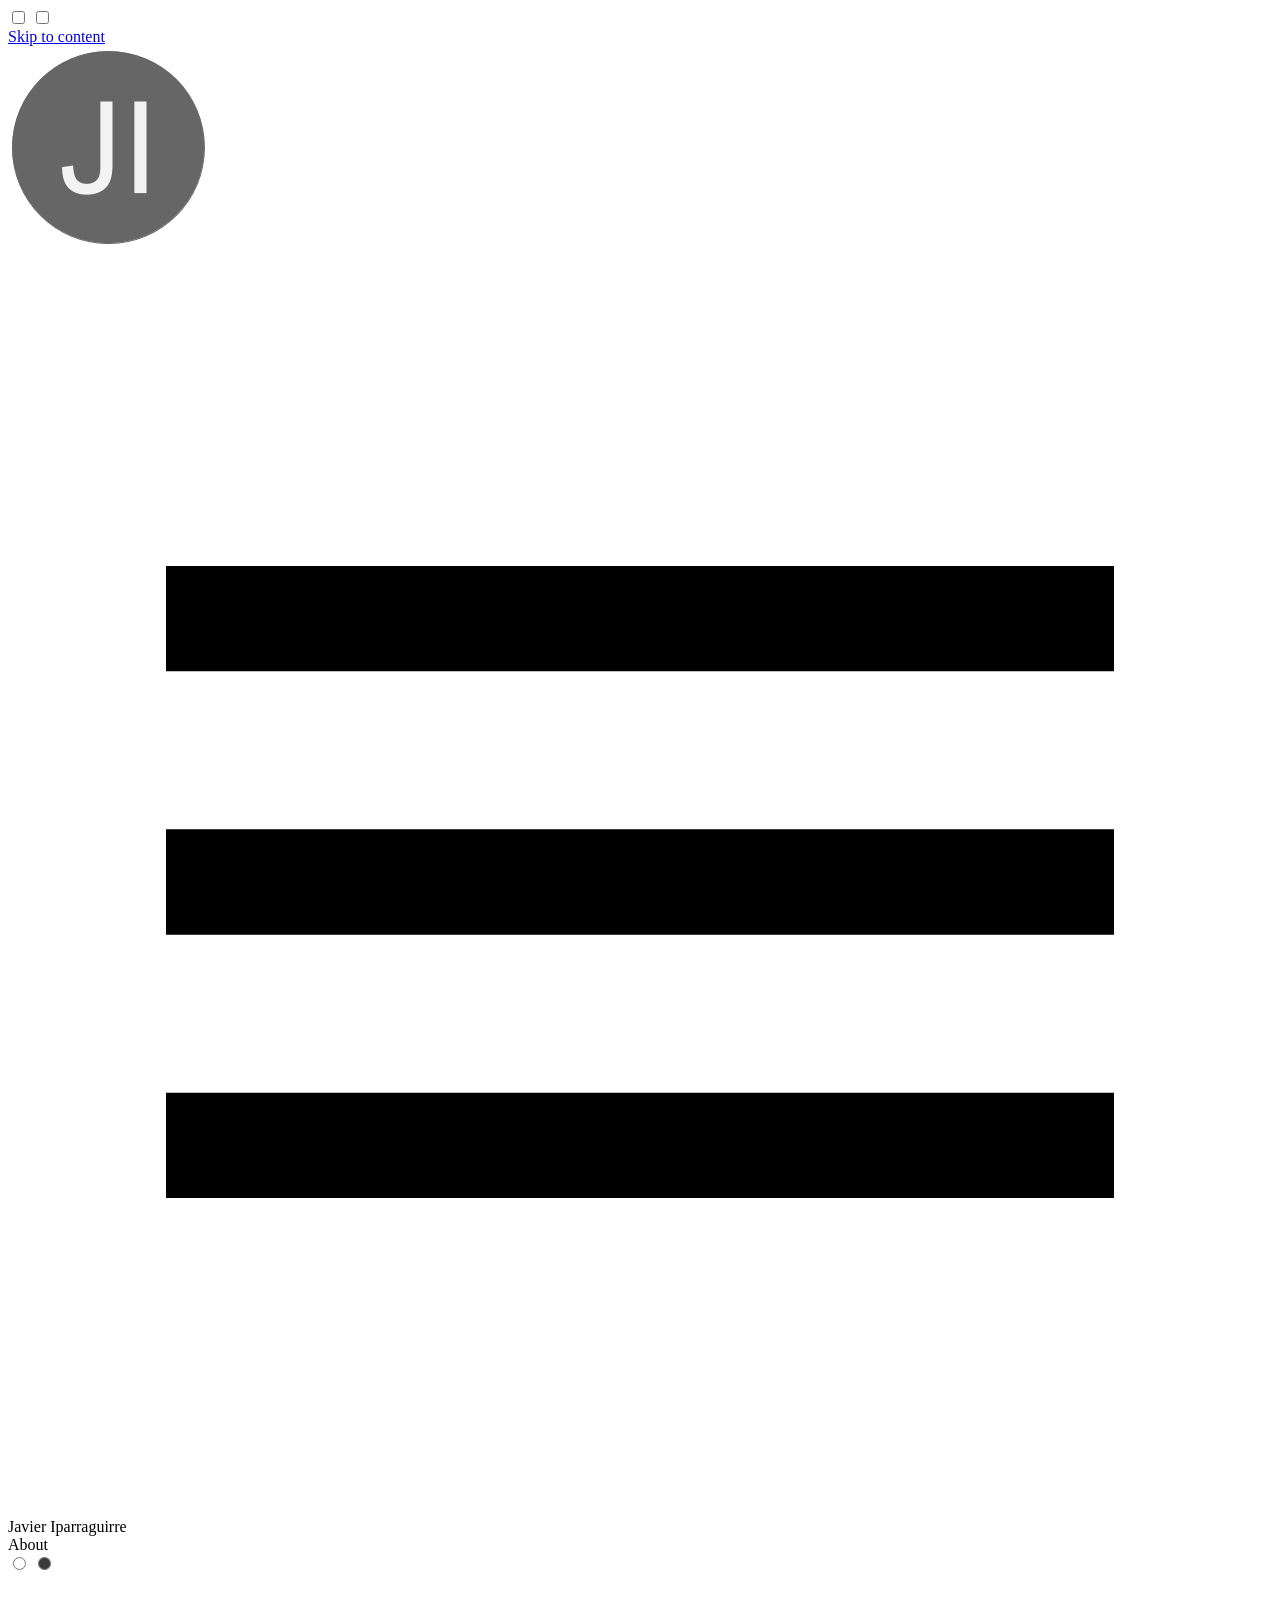
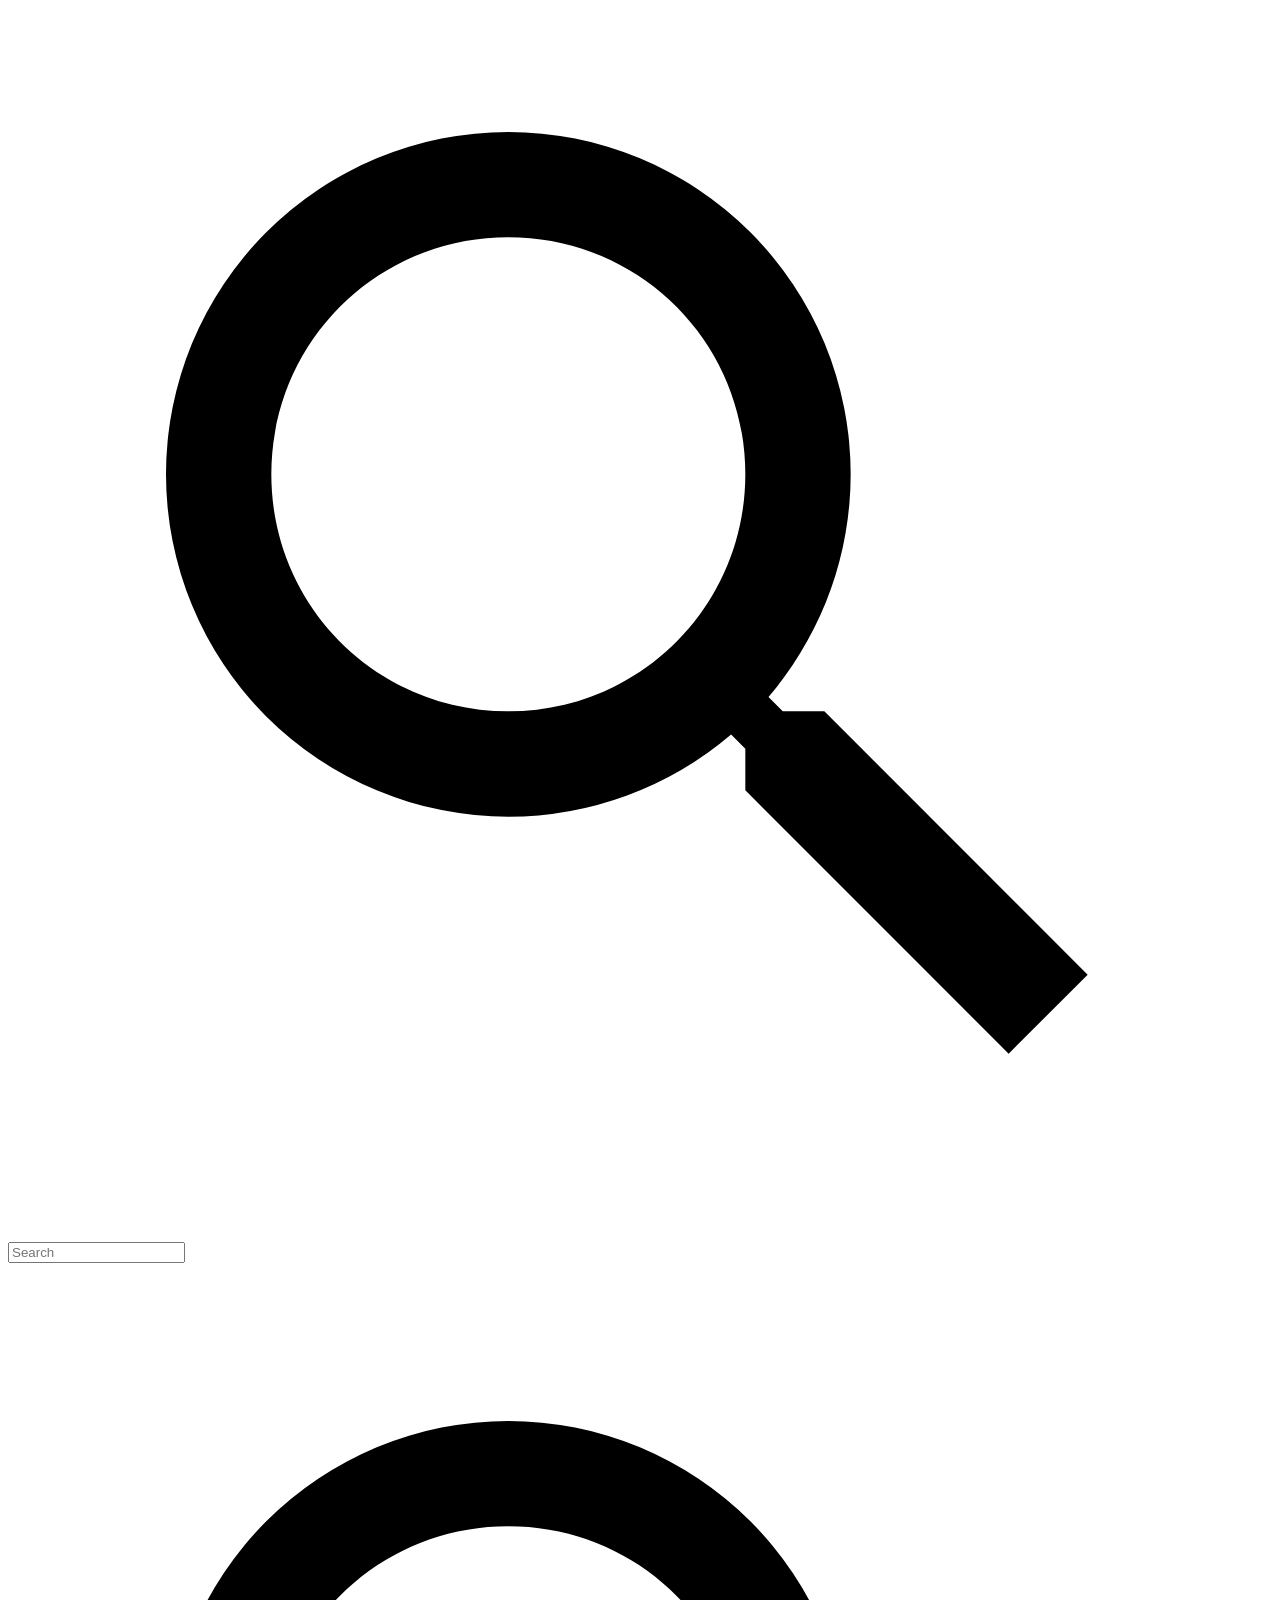
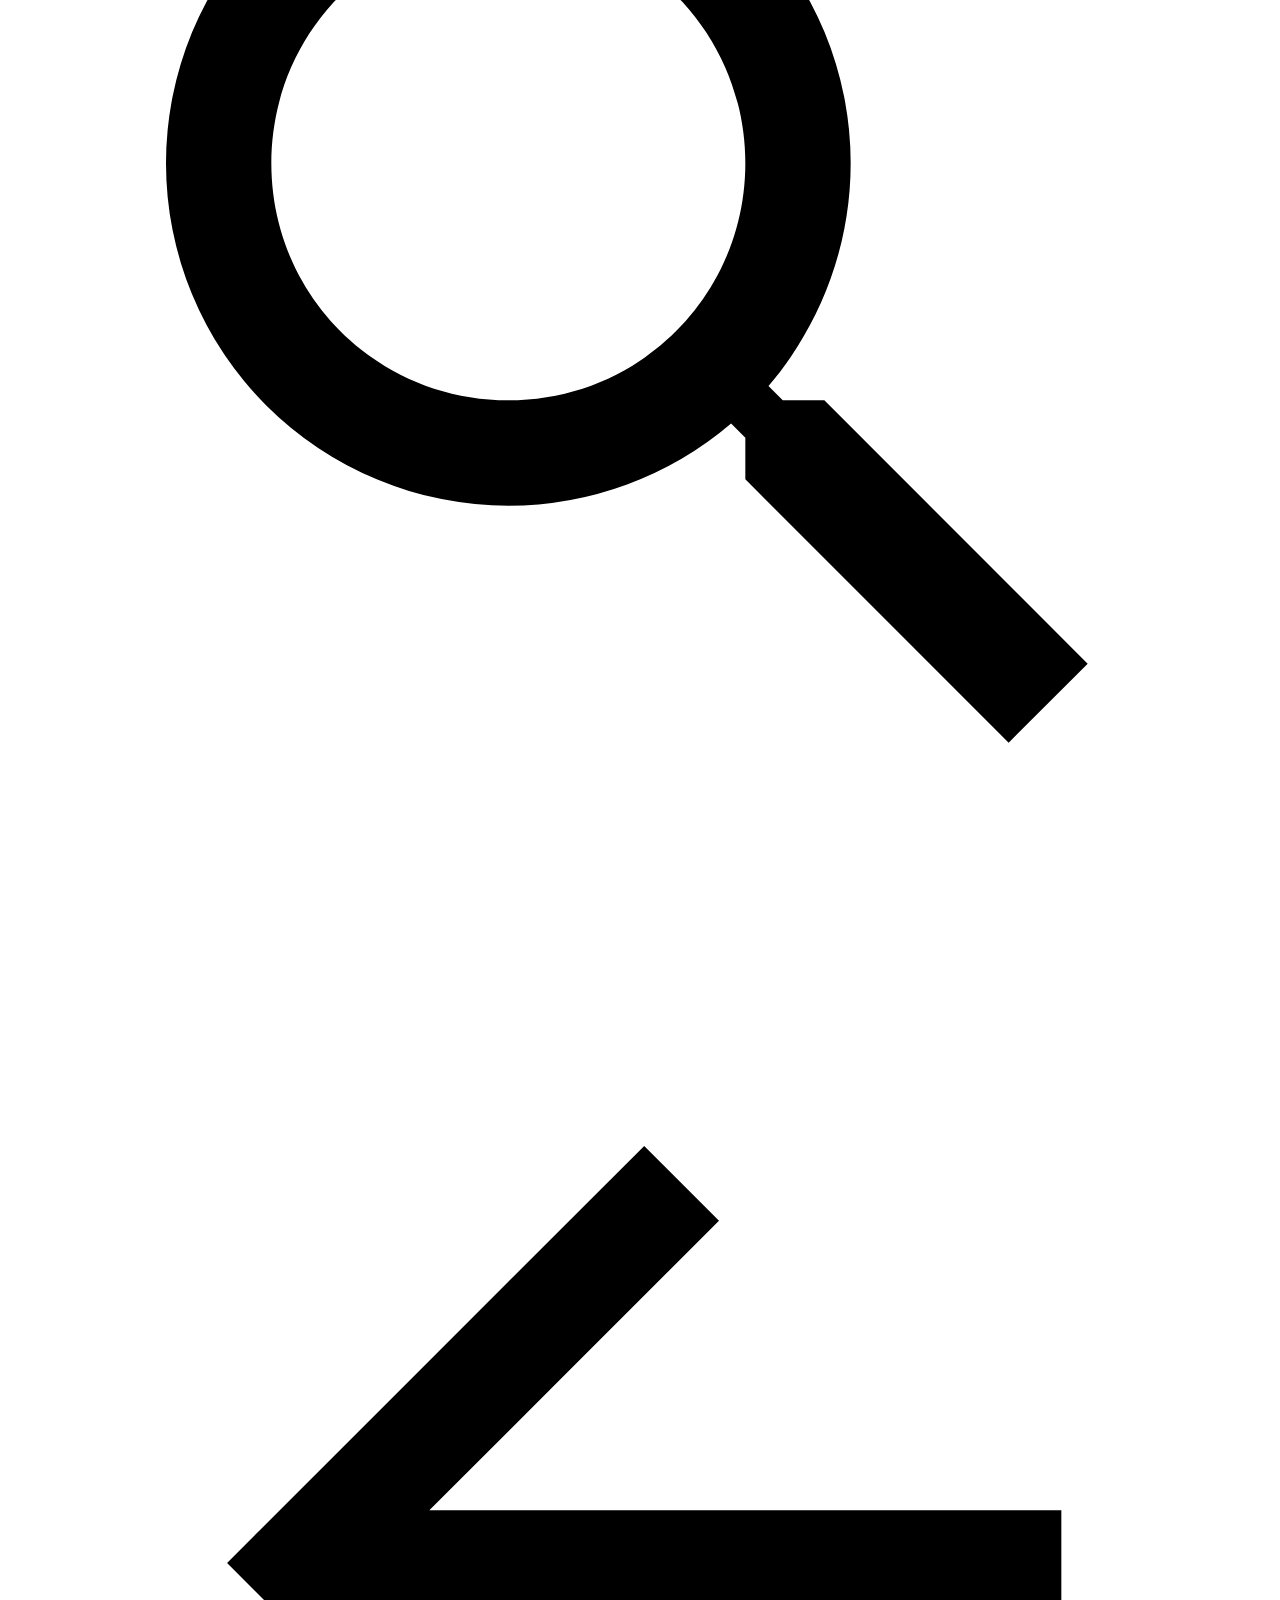
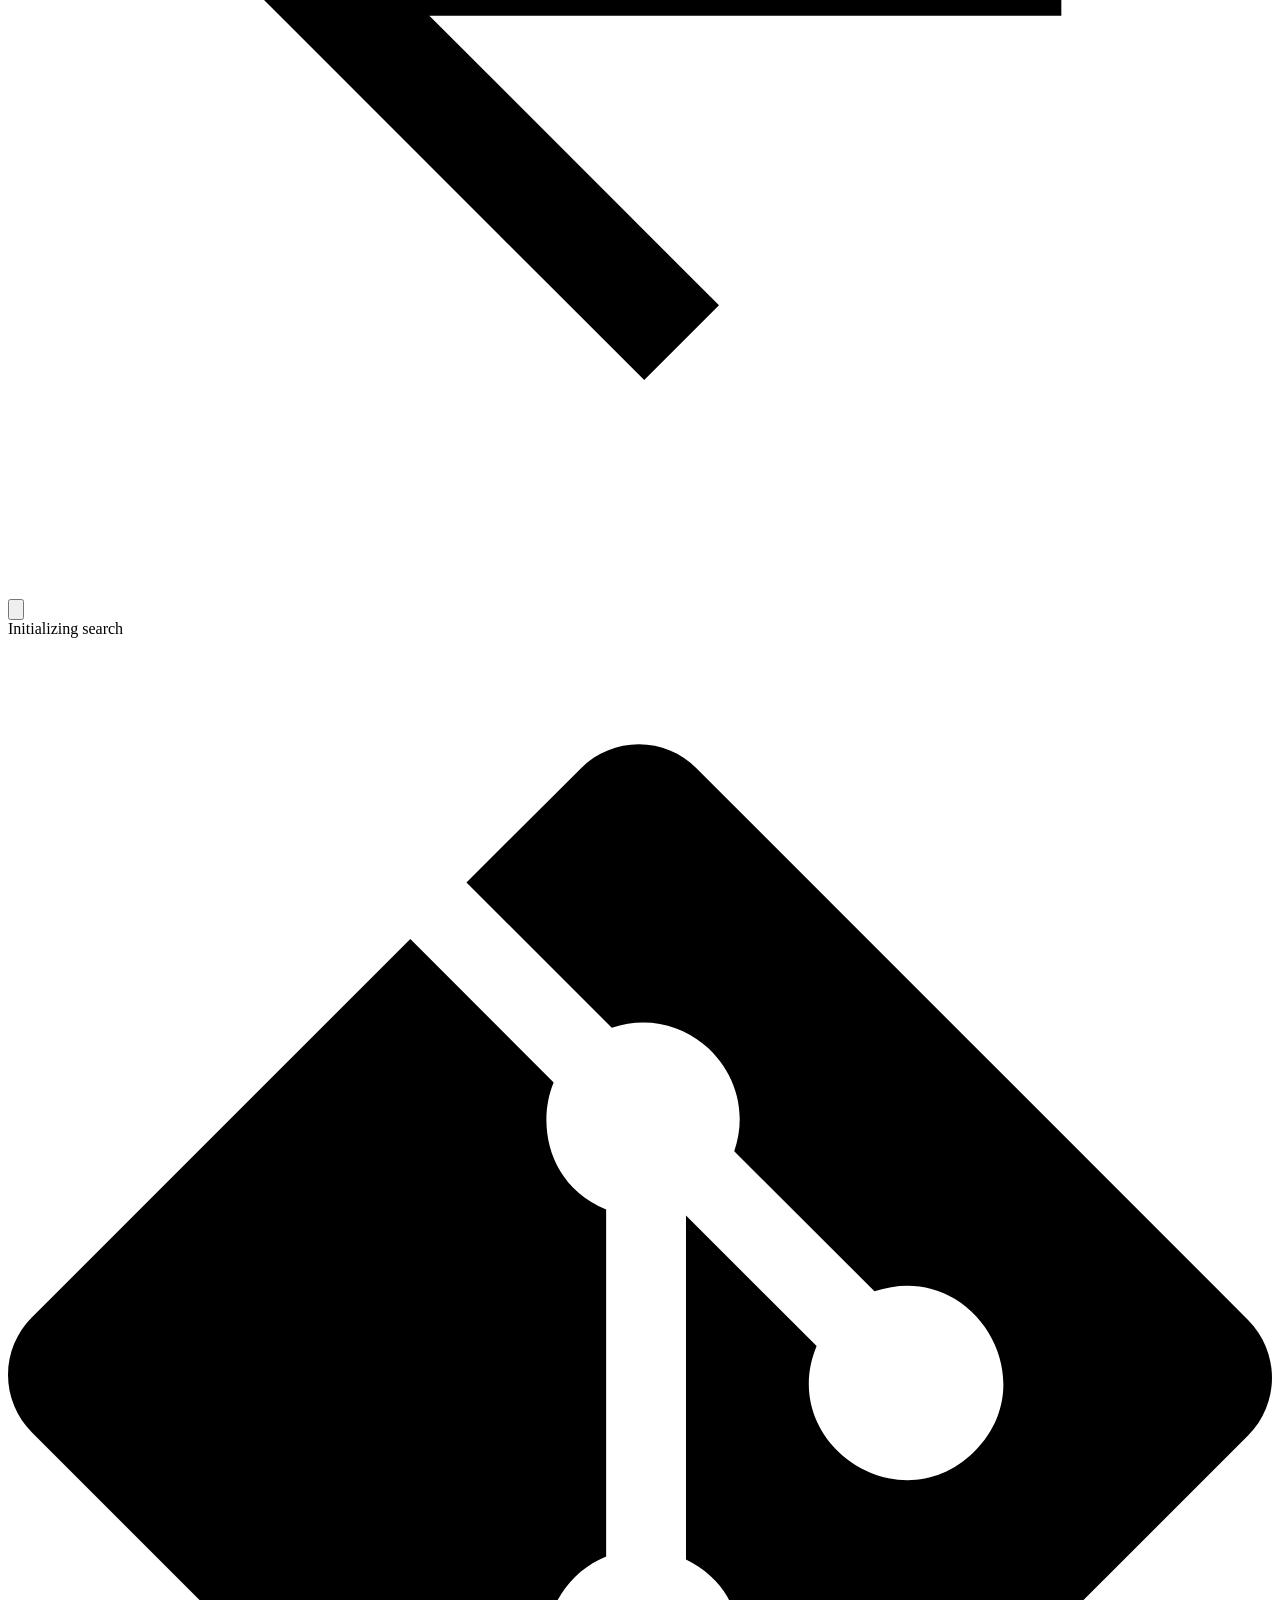
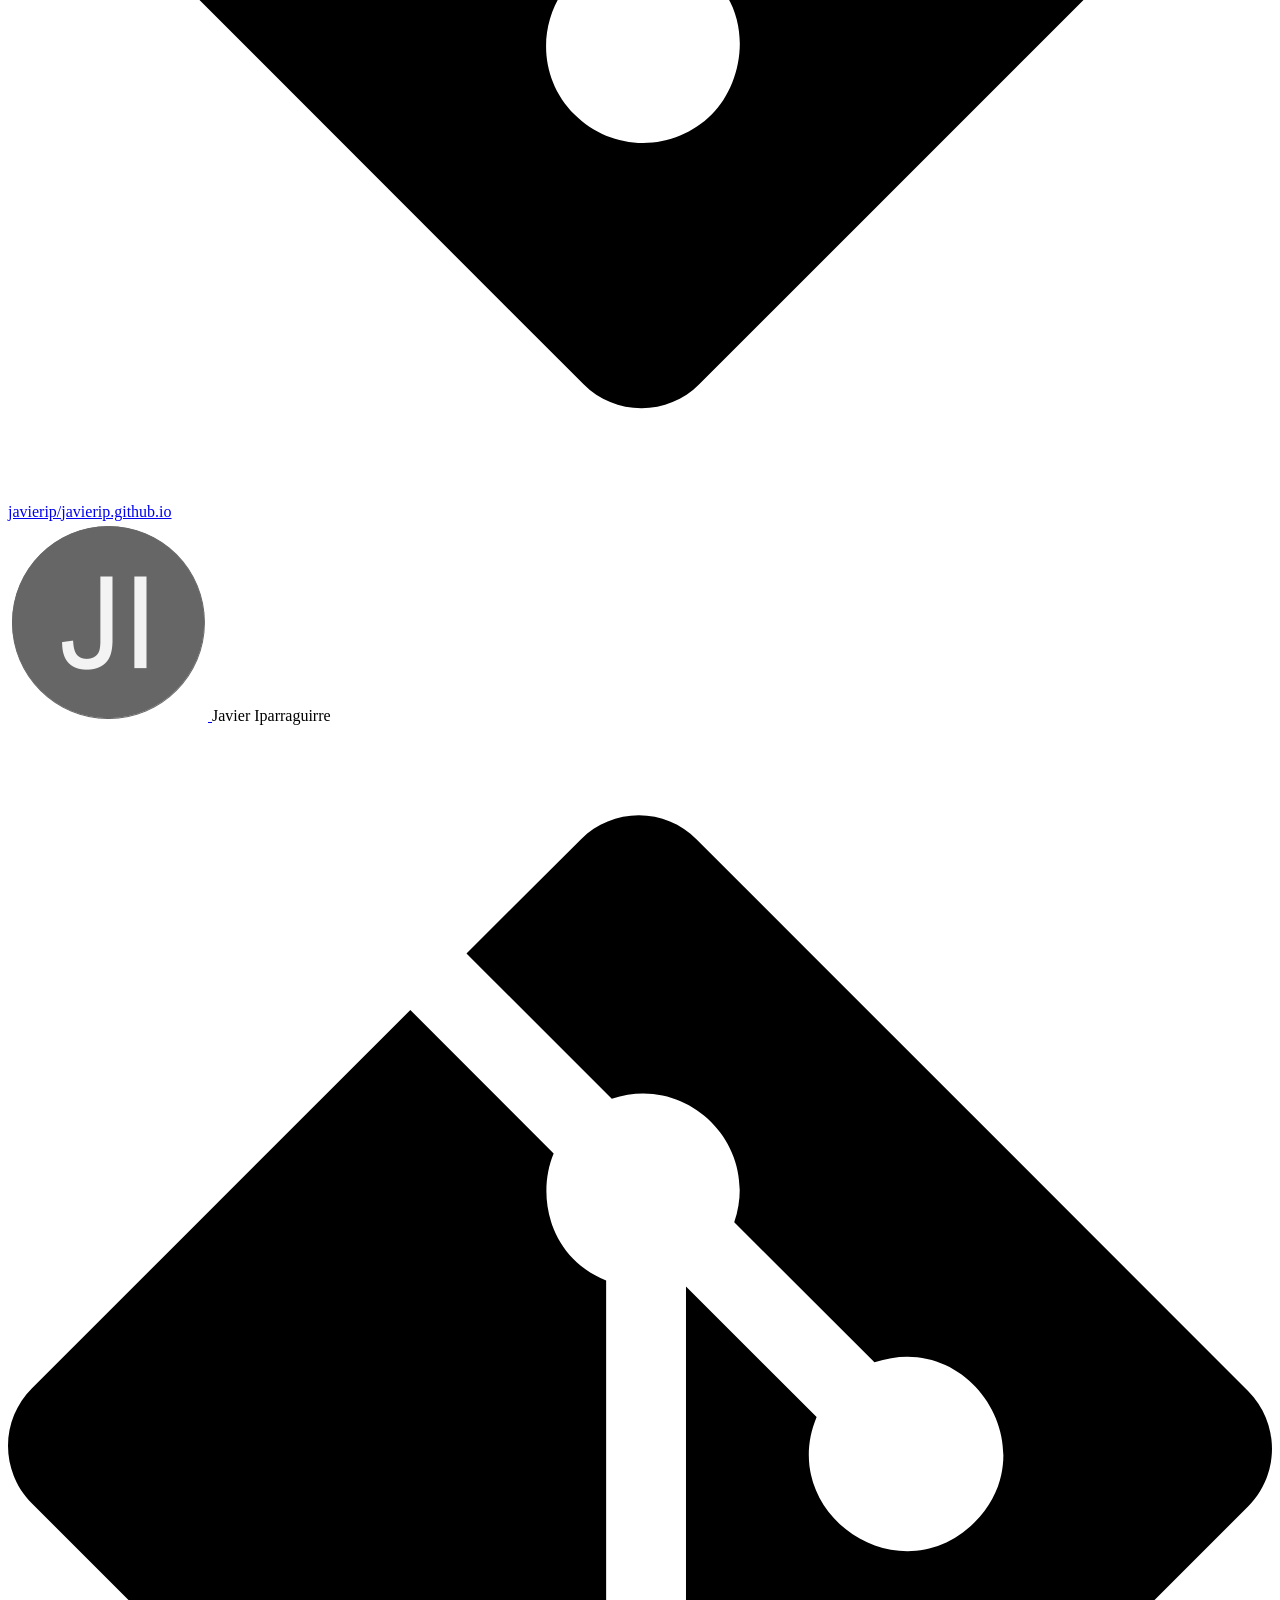
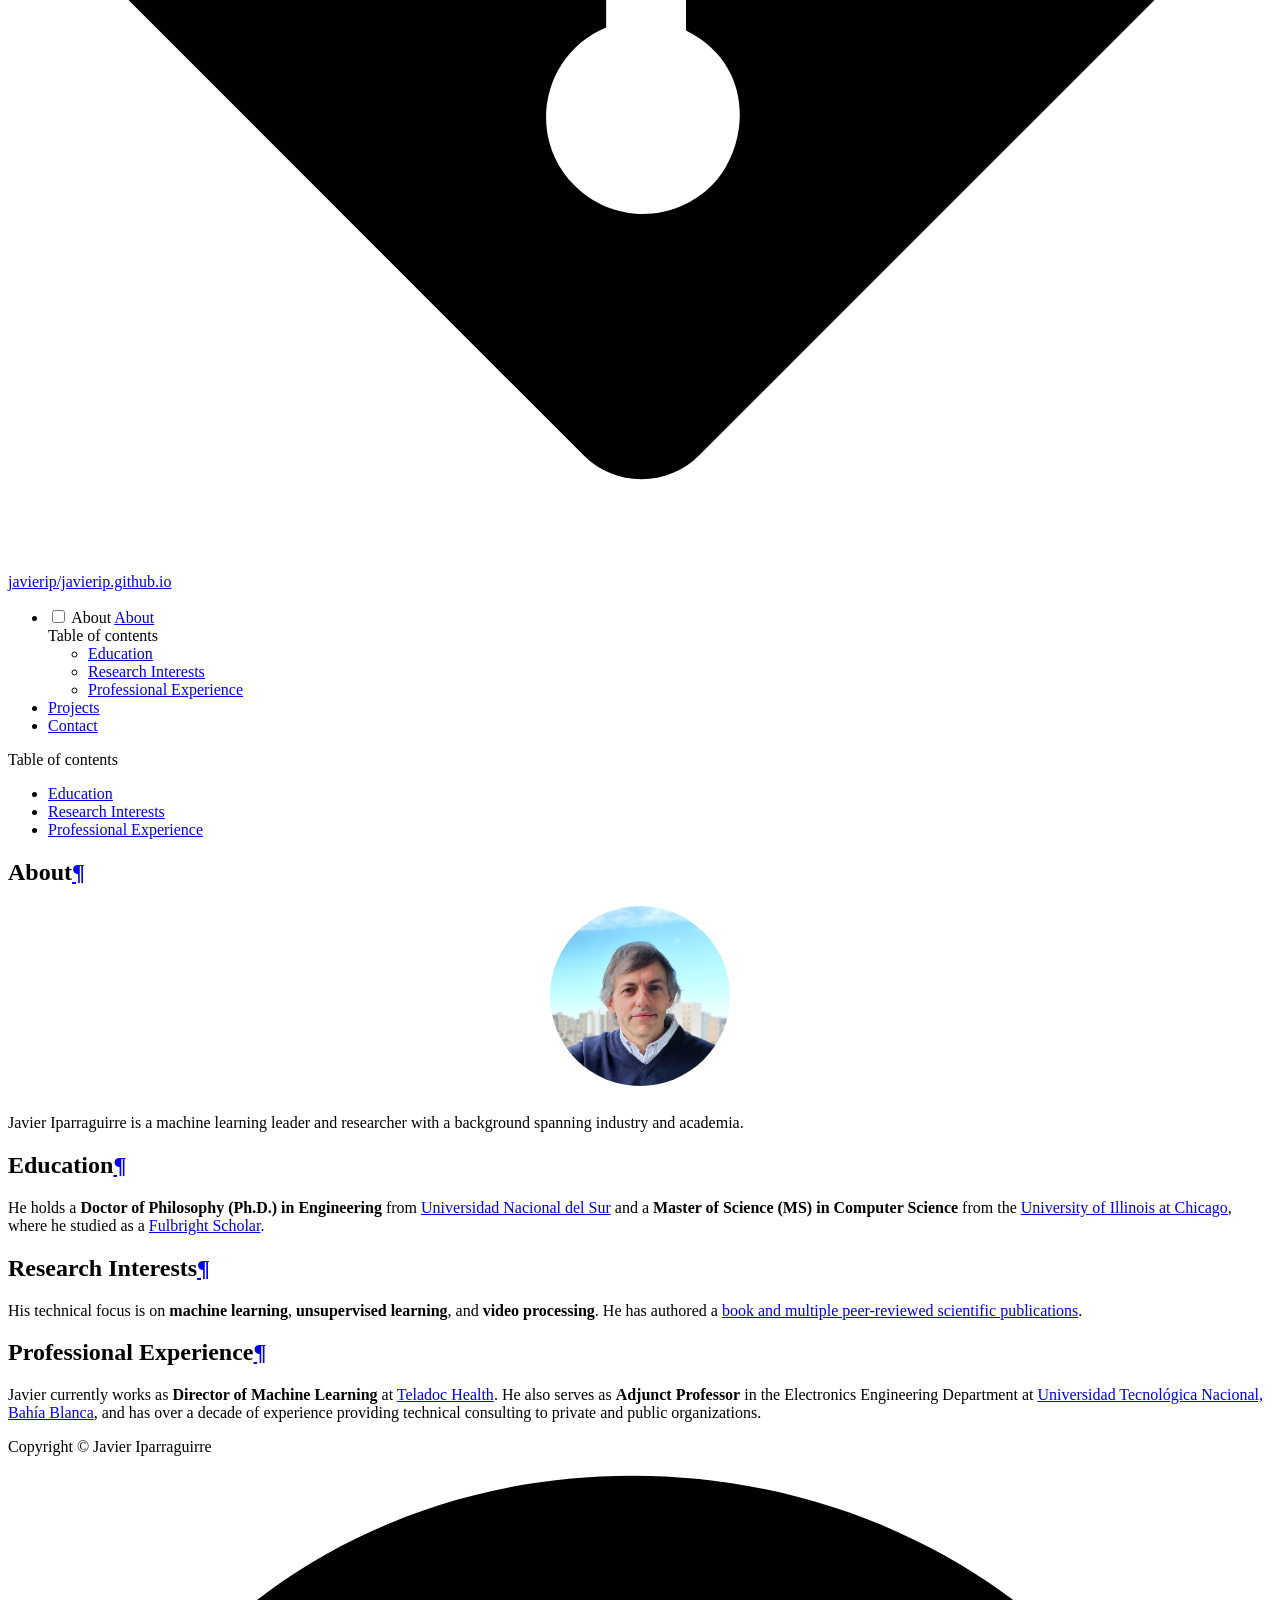
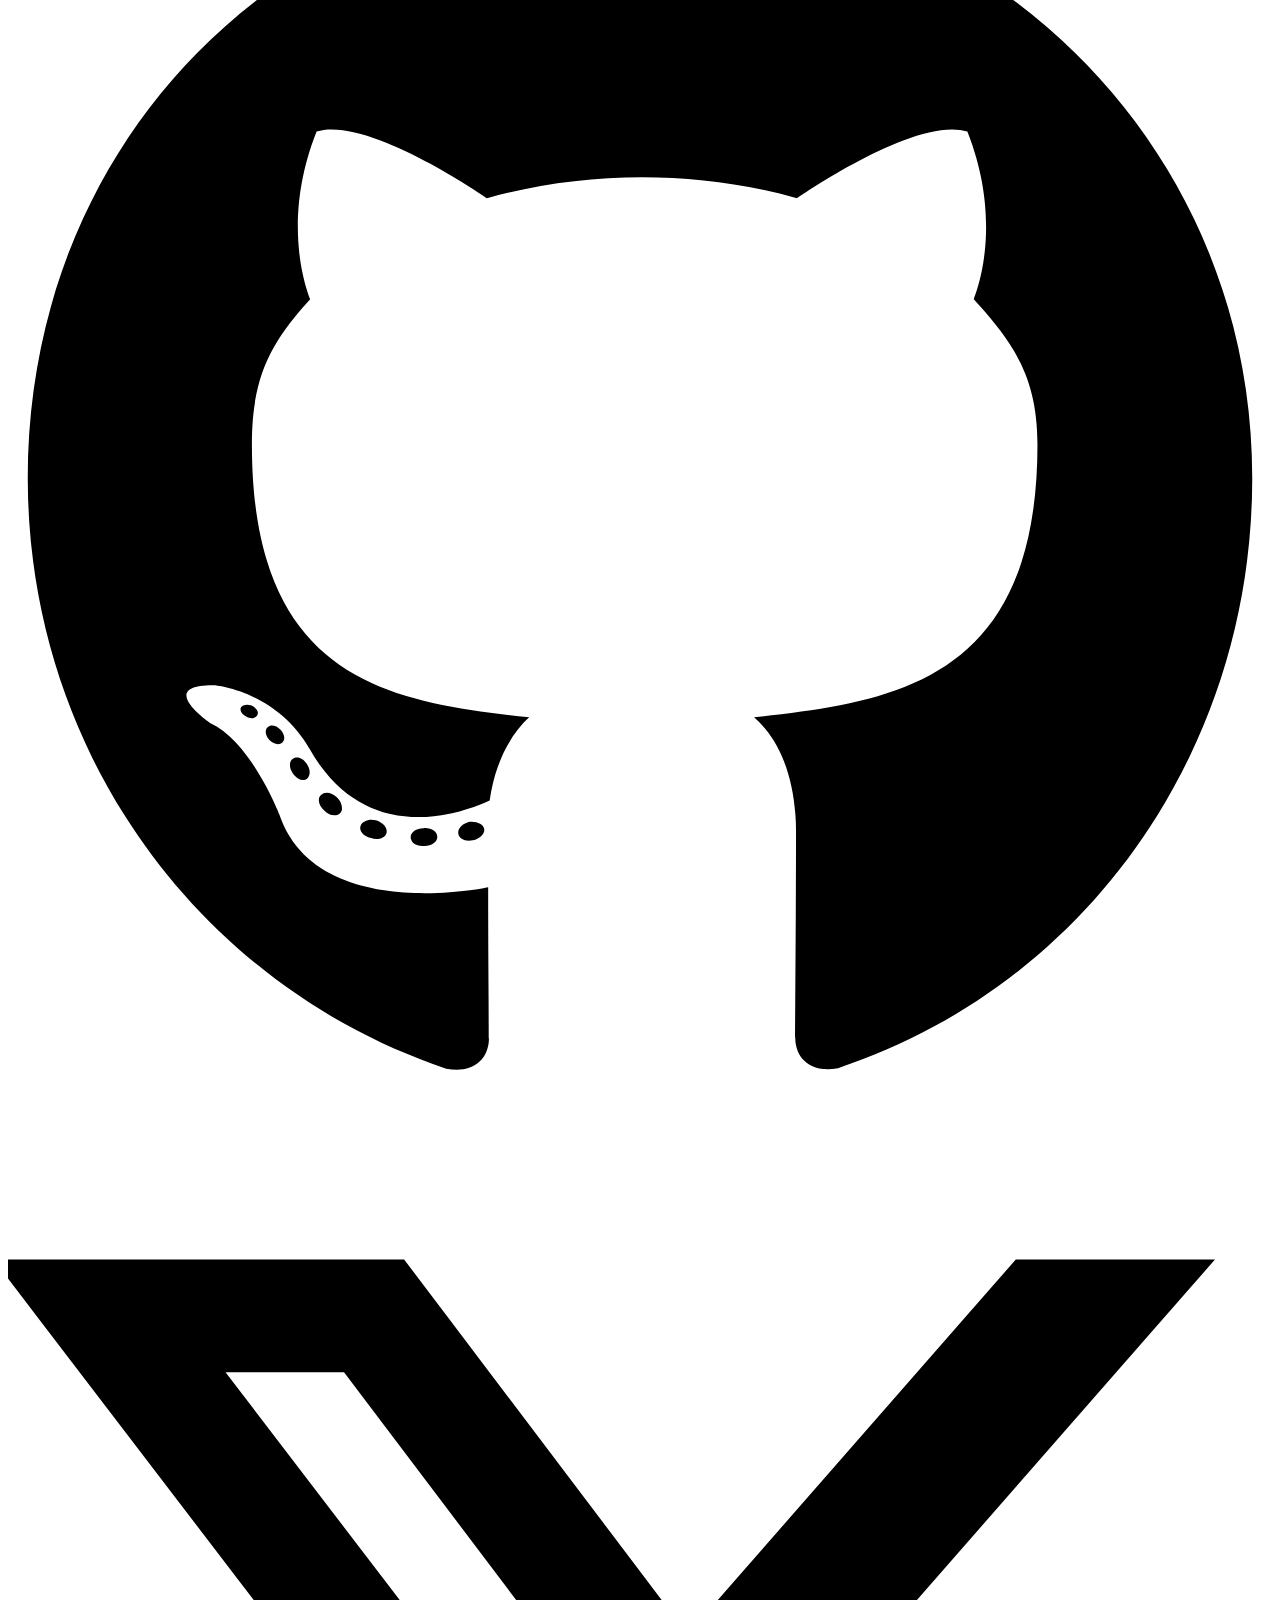
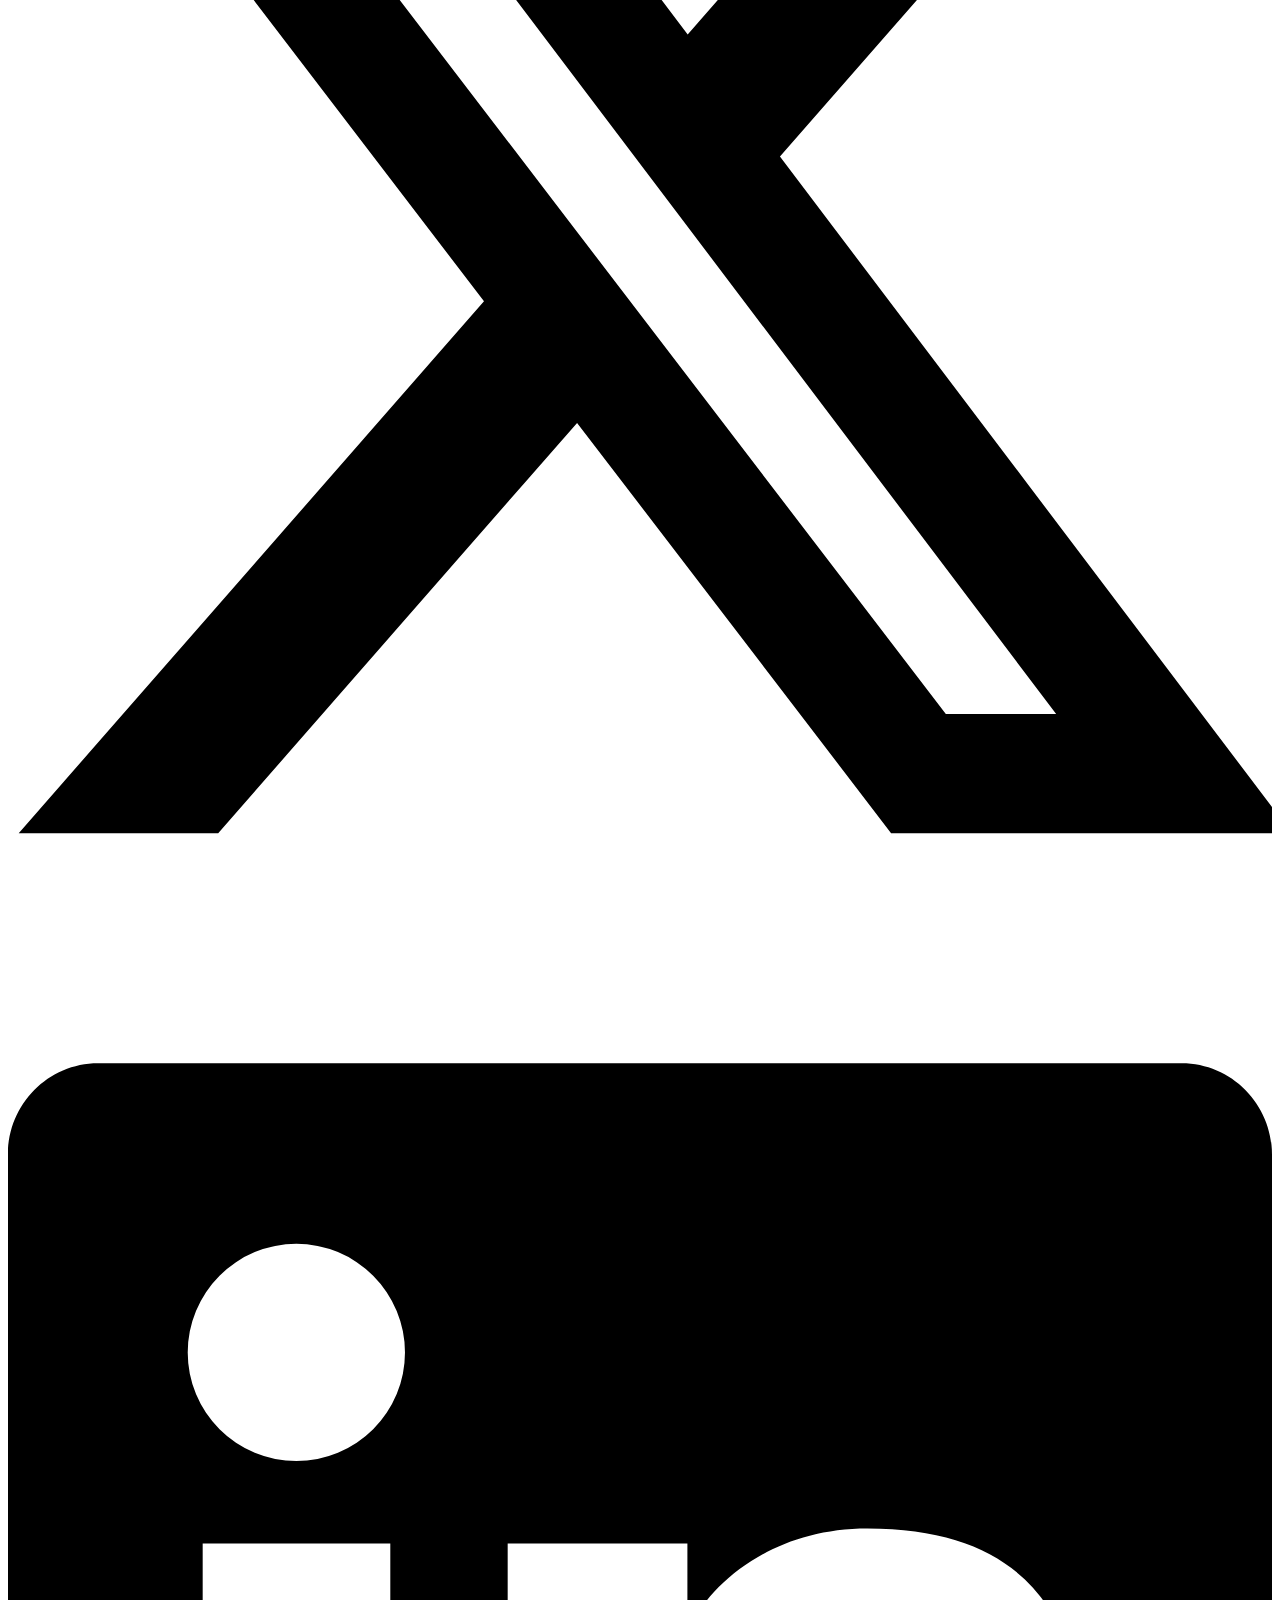
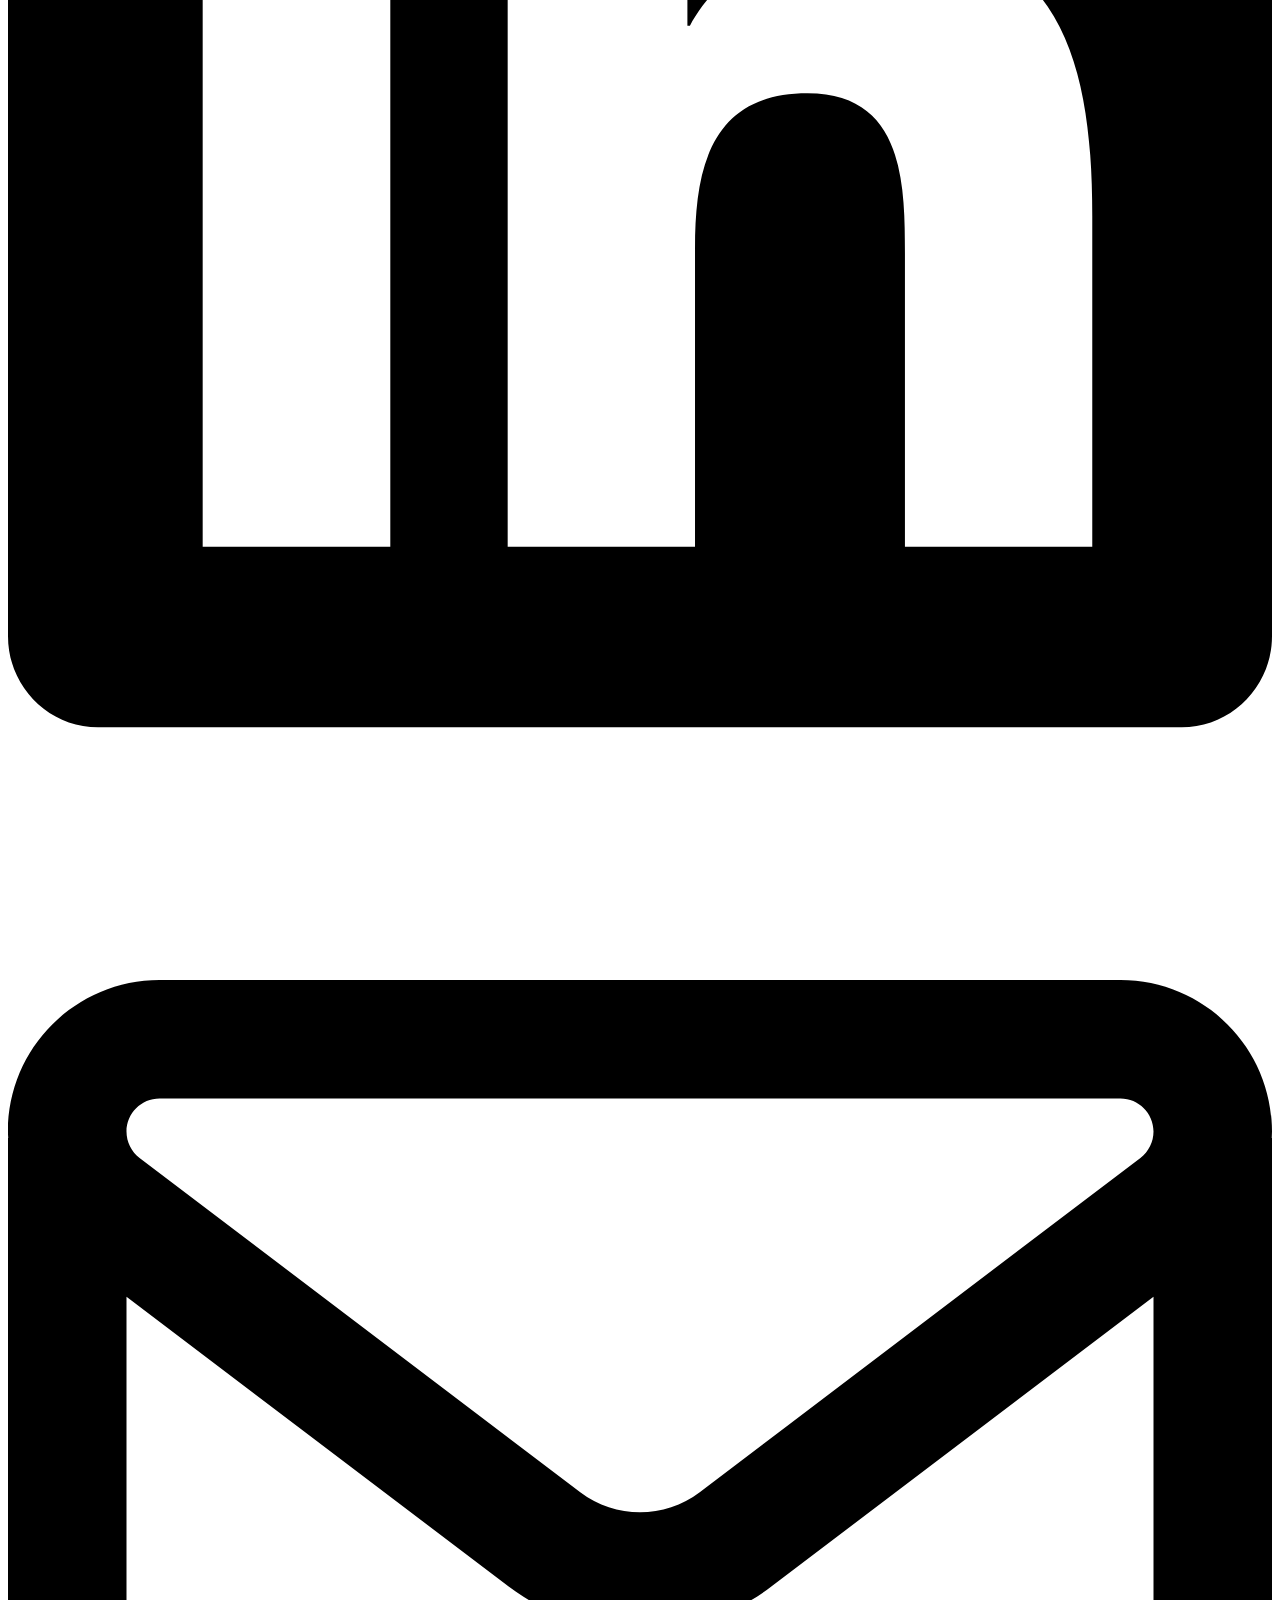
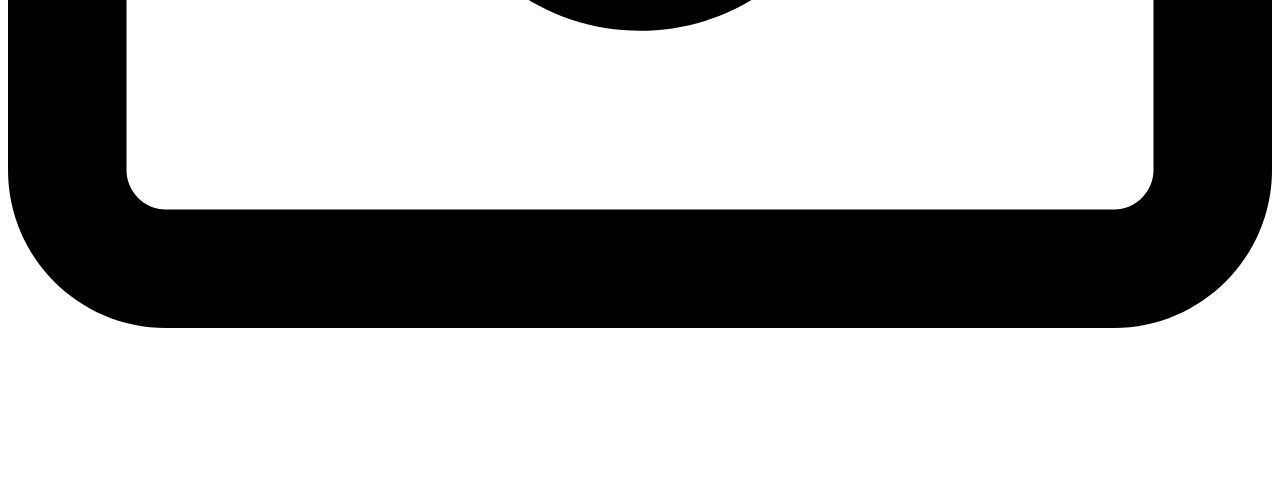
==== commit de91f90f: "Deployed 99ed97c with MkDocs version: 1.6.1" ====
--- a/index.html
+++ b/index.html
@@ -471,7 +471,7 @@
   <img src="images/javier-iparraguirre.jpg" width="180" style="border-radius: 50%;" alt="Javier Iparraguirre">
 </div>
 
-<p>Javier Iparraguirre is a machine learning leader and researcher with a background spanning industry, academia, and international scholarship.</p>
+<p>Javier Iparraguirre is a machine learning leader and researcher with a background spanning industry and academia.</p>
 <h2 id="education">Education<a class="headerlink" href="#education" title="Permanent link">&para;</a></h2>
 <p>He holds a <strong>Doctor of Philosophy (Ph.D.) in Engineering</strong> from <a href="https://www.uns.edu.ar/" target="_blank">Universidad Nacional del Sur</a> and a <strong>Master of Science (MS) in Computer Science</strong> from the <a href="https://www.uic.edu/" target="_blank">University of Illinois at Chicago</a>, where he studied as a <a href="https://fulbright.edu.ar/" target="_blank">Fulbright Scholar</a>.</p>
 <h2 id="research-interests">Research Interests<a class="headerlink" href="#research-interests" title="Permanent link">&para;</a></h2>
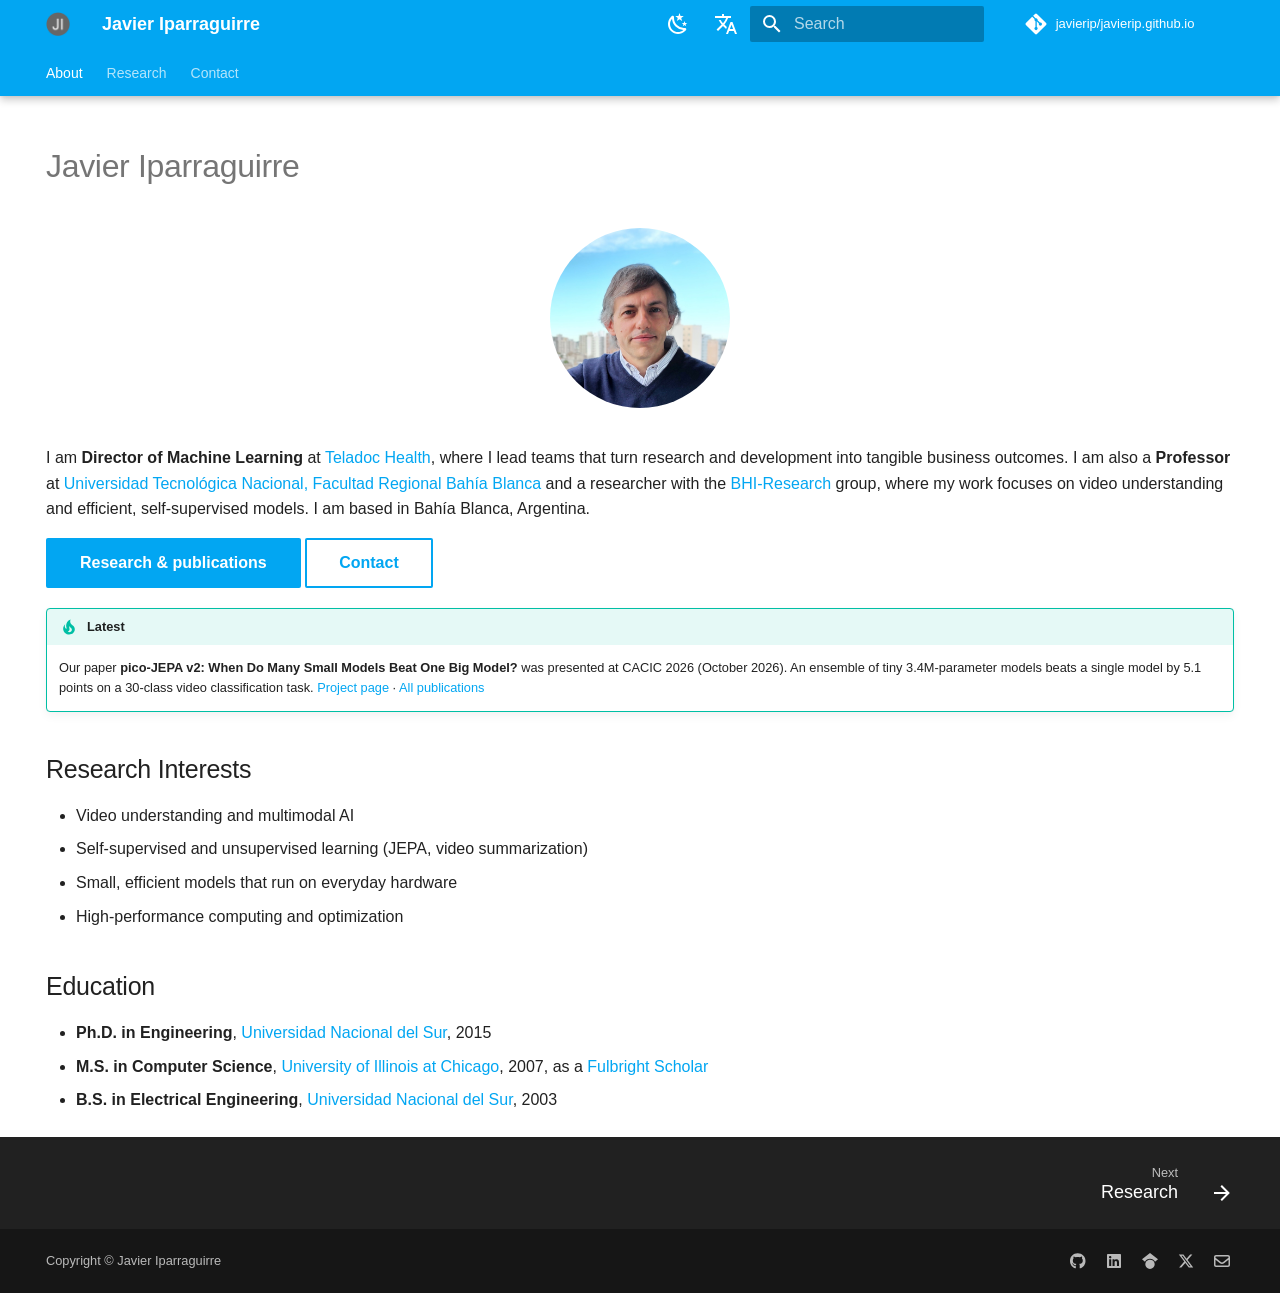
==== commit 0f065cef: "Deployed b18eea0 with MkDocs version: 1.6.1" ====
--- a/index.html
+++ b/index.html
@@ -6,7 +6,7 @@
       <meta charset="utf-8">
       <meta name="viewport" content="width=device-width,initial-scale=1">
       
-        <meta name="description" content="Director of Machine Learning | PhD & Fulbright Scholar | Computer Vision & Unsupervised Learning">
+        <meta name="description" content="Director of Machine Learning | Video & Multimodal AI | PhD · Fulbright Scholar">
       
       
       
@@ -18,7 +18,7 @@
       
       
       <link rel="icon" href="images/favicon.ico">
-      <meta name="generator" content="mkdocs-1.6.1, mkdocs-material-9.6.23">
+      <meta name="generator" content="mkdocs-1.6.1, mkdocs-material-9.5.44">
     
     
       
@@ -26,7 +26,7 @@
       
     
     
-      <link rel="stylesheet" href="assets/stylesheets/main.84d31ad4.min.css">
+      <link rel="stylesheet" href="assets/stylesheets/main.0253249f.min.css">
       
         
         <link rel="stylesheet" href="assets/stylesheets/palette.06af60db.min.css">
@@ -84,7 +84,7 @@
     <div data-md-component="skip">
       
         
-        <a href="#about" class="md-skip">
+        <a href="#javier-iparraguirre" class="md-skip">
           Skip to content
         </a>
       
@@ -98,7 +98,7 @@
 
   
 
-<header class="md-header md-header--shadow" data-md-component="header">
+<header class="md-header md-header--shadow md-header--lifted" data-md-component="header">
   <nav class="md-header__inner md-grid" aria-label="Header">
     <a href="." title="Javier Iparraguirre" class="md-header__button md-logo" aria-label="Javier Iparraguirre" data-md-component="logo">
       
@@ -156,14 +156,38 @@
       <script>var palette=__md_get("__palette");if(palette&&palette.color){if("(prefers-color-scheme)"===palette.color.media){var media=matchMedia("(prefers-color-scheme: light)"),input=document.querySelector(media.matches?"[data-md-color-media='(prefers-color-scheme: light)']":"[data-md-color-media='(prefers-color-scheme: dark)']");palette.color.media=input.getAttribute("data-md-color-media"),palette.color.scheme=input.getAttribute("data-md-color-scheme"),palette.color.primary=input.getAttribute("data-md-color-primary"),palette.color.accent=input.getAttribute("data-md-color-accent")}for(var[key,value]of Object.entries(palette.color))document.body.setAttribute("data-md-color-"+key,value)}</script>
     
     
-    
-      
-      
-        <label class="md-header__button md-icon" for="__search">
-          
-          <svg xmlns="http://www.w3.org/2000/svg" viewBox="0 0 24 24"><path d="M9.5 3A6.5 6.5 0 0 1 16 9.5c0 1.61-.59 3.09-1.56 4.23l.27.27h.79l5 5-1.5 1.5-5-5v-.79l-.27-.27A6.52 6.52 0 0 1 9.5 16 6.5 6.5 0 0 1 3 9.5 6.5 6.5 0 0 1 9.5 3m0 2C7 5 5 7 5 9.5S7 14 9.5 14 14 12 14 9.5 12 5 9.5 5"/></svg>
-        </label>
-        <div class="md-search" data-md-component="search" role="dialog">
+      <div class="md-header__option">
+  <div class="md-select">
+    
+    <button class="md-header__button md-icon" aria-label="Select language">
+      <svg xmlns="http://www.w3.org/2000/svg" viewBox="0 0 24 24"><path d="m12.87 15.07-2.54-2.51.03-.03A17.5 17.5 0 0 0 14.07 6H17V4h-7V2H8v2H1v2h11.17C11.5 7.92 10.44 9.75 9 11.35 8.07 10.32 7.3 9.19 6.69 8h-2c.73 1.63 1.73 3.17 2.98 4.56l-5.09 5.02L4 19l5-5 3.11 3.11zM18.5 10h-2L12 22h2l1.12-3h4.75L21 22h2zm-2.62 7 1.62-4.33L19.12 17z"/></svg>
+    </button>
+    <div class="md-select__inner">
+      <ul class="md-select__list">
+        
+          <li class="md-select__item">
+            <a href="/" hreflang="en" class="md-select__link">
+              English
+            </a>
+          </li>
+        
+          <li class="md-select__item">
+            <a href="/es/" hreflang="es" class="md-select__link">
+              Español
+            </a>
+          </li>
+        
+      </ul>
+    </div>
+  </div>
+</div>
+    
+    
+      <label class="md-header__button md-icon" for="__search">
+        
+        <svg xmlns="http://www.w3.org/2000/svg" viewBox="0 0 24 24"><path d="M9.5 3A6.5 6.5 0 0 1 16 9.5c0 1.61-.59 3.09-1.56 4.23l.27.27h.79l5 5-1.5 1.5-5-5v-.79l-.27-.27A6.52 6.52 0 0 1 9.5 16 6.5 6.5 0 0 1 3 9.5 6.5 6.5 0 0 1 9.5 3m0 2C7 5 5 7 5 9.5S7 14 9.5 14 14 12 14 9.5 12 5 9.5 5"/></svg>
+      </label>
+      <div class="md-search" data-md-component="search" role="dialog">
   <label class="md-search__overlay" for="__search"></label>
   <div class="md-search__inner" role="search">
     <form class="md-search__form" name="search">
@@ -197,14 +221,13 @@
     </div>
   </div>
 </div>
-      
     
     
       <div class="md-header__source">
         <a href="https://github.com/javierip/javierip.github.io" title="Go to repository" class="md-source" data-md-component="source">
   <div class="md-source__icon md-icon">
     
-    <svg xmlns="http://www.w3.org/2000/svg" viewBox="0 0 448 512"><!--! Font Awesome Free 7.1.0 by @fontawesome - https://fontawesome.com License - https://fontawesome.com/license/free (Icons: CC BY 4.0, Fonts: SIL OFL 1.1, Code: MIT License) Copyright 2025 Fonticons, Inc.--><path d="M439.6 236.1 244 40.5c-5.4-5.5-12.8-8.5-20.4-8.5s-15 3-20.4 8.4L162.5 81l51.5 51.5c27.1-9.1 52.7 16.8 43.4 43.7l49.7 49.7c34.2-11.8 61.2 31 35.5 56.7-26.5 26.5-70.2-2.9-56-37.3L240.3 199v121.9c25.3 12.5 22.3 41.8 9.1 55-6.4 6.4-15.2 10.1-24.3 10.1s-17.8-3.6-24.3-10.1c-17.6-17.6-11.1-46.9 11.2-56v-123c-20.8-8.5-24.6-30.7-18.6-45L142.6 101 8.5 235.1C3 240.6 0 247.9 0 255.5s3 15 8.5 20.4l195.6 195.7c5.4 5.4 12.7 8.4 20.4 8.4s15-3 20.4-8.4l194.7-194.7c5.4-5.4 8.4-12.8 8.4-20.4s-3-15-8.4-20.4"/></svg>
+    <svg xmlns="http://www.w3.org/2000/svg" viewBox="0 0 448 512"><!--! Font Awesome Free 6.6.0 by @fontawesome - https://fontawesome.com License - https://fontawesome.com/license/free (Icons: CC BY 4.0, Fonts: SIL OFL 1.1, Code: MIT License) Copyright 2024 Fonticons, Inc.--><path d="M439.55 236.05 244 40.45a28.87 28.87 0 0 0-40.81 0l-40.66 40.63 51.52 51.52c27.06-9.14 52.68 16.77 43.39 43.68l49.66 49.66c34.23-11.8 61.18 31 35.47 56.69-26.49 26.49-70.21-2.87-56-37.34L240.22 199v121.85c25.3 12.54 22.26 41.85 9.08 55a34.34 34.34 0 0 1-48.55 0c-17.57-17.6-11.07-46.91 11.25-56v-123c-20.8-8.51-24.6-30.74-18.64-45L142.57 101 8.45 235.14a28.86 28.86 0 0 0 0 40.81l195.61 195.6a28.86 28.86 0 0 0 40.8 0l194.69-194.69a28.86 28.86 0 0 0 0-40.81"/></svg>
   </div>
   <div class="md-source__repository">
     javierip/javierip.github.io
@@ -214,13 +237,75 @@
     
   </nav>
   
+    
+      
+<nav class="md-tabs" aria-label="Tabs" data-md-component="tabs">
+  <div class="md-grid">
+    <ul class="md-tabs__list">
+      
+        
+  
+  
+    
+  
+  
+    <li class="md-tabs__item md-tabs__item--active">
+      <a href="." class="md-tabs__link">
+        
+  
+    
+  
+  About
+
+      </a>
+    </li>
+  
+
+      
+        
+  
+  
+  
+    <li class="md-tabs__item">
+      <a href="projects/" class="md-tabs__link">
+        
+  
+    
+  
+  Research
+
+      </a>
+    </li>
+  
+
+      
+        
+  
+  
+  
+    <li class="md-tabs__item">
+      <a href="contact/" class="md-tabs__link">
+        
+  
+    
+  
+  Contact
+
+      </a>
+    </li>
+  
+
+      
+    </ul>
+  </div>
+</nav>
+    
+  
 </header>
     
     <div class="md-container" data-md-component="container">
       
       
-        
-          
         
       
       <main class="md-main" data-md-component="main">
@@ -228,14 +313,18 @@
           
             
               
-              <div class="md-sidebar md-sidebar--primary" data-md-component="sidebar" data-md-type="navigation" >
+                
+              
+              <div class="md-sidebar md-sidebar--primary" data-md-component="sidebar" data-md-type="navigation" hidden>
                 <div class="md-sidebar__scrollwrap">
                   <div class="md-sidebar__inner">
                     
 
 
-
-<nav class="md-nav md-nav--primary" aria-label="Navigation" data-md-level="0">
+  
+
+
+<nav class="md-nav md-nav--primary md-nav--lifted" aria-label="Navigation" data-md-level="0">
   <label class="md-nav__title" for="__drawer">
     <a href="." title="Javier Iparraguirre" class="md-nav__button md-logo" aria-label="Javier Iparraguirre" data-md-component="logo">
       
@@ -249,7 +338,7 @@
       <a href="https://github.com/javierip/javierip.github.io" title="Go to repository" class="md-source" data-md-component="source">
   <div class="md-source__icon md-icon">
     
-    <svg xmlns="http://www.w3.org/2000/svg" viewBox="0 0 448 512"><!--! Font Awesome Free 7.1.0 by @fontawesome - https://fontawesome.com License - https://fontawesome.com/license/free (Icons: CC BY 4.0, Fonts: SIL OFL 1.1, Code: MIT License) Copyright 2025 Fonticons, Inc.--><path d="M439.6 236.1 244 40.5c-5.4-5.5-12.8-8.5-20.4-8.5s-15 3-20.4 8.4L162.5 81l51.5 51.5c27.1-9.1 52.7 16.8 43.4 43.7l49.7 49.7c34.2-11.8 61.2 31 35.5 56.7-26.5 26.5-70.2-2.9-56-37.3L240.3 199v121.9c25.3 12.5 22.3 41.8 9.1 55-6.4 6.4-15.2 10.1-24.3 10.1s-17.8-3.6-24.3-10.1c-17.6-17.6-11.1-46.9 11.2-56v-123c-20.8-8.5-24.6-30.7-18.6-45L142.6 101 8.5 235.1C3 240.6 0 247.9 0 255.5s3 15 8.5 20.4l195.6 195.7c5.4 5.4 12.7 8.4 20.4 8.4s15-3 20.4-8.4l194.7-194.7c5.4-5.4 8.4-12.8 8.4-20.4s-3-15-8.4-20.4"/></svg>
+    <svg xmlns="http://www.w3.org/2000/svg" viewBox="0 0 448 512"><!--! Font Awesome Free 6.6.0 by @fontawesome - https://fontawesome.com License - https://fontawesome.com/license/free (Icons: CC BY 4.0, Fonts: SIL OFL 1.1, Code: MIT License) Copyright 2024 Fonticons, Inc.--><path d="M439.55 236.05 244 40.45a28.87 28.87 0 0 0-40.81 0l-40.66 40.63 51.52 51.52c27.06-9.14 52.68 16.77 43.39 43.68l49.66 49.66c34.23-11.8 61.18 31 35.47 56.69-26.49 26.49-70.21-2.87-56-37.34L240.22 199v121.85c25.3 12.54 22.26 41.85 9.08 55a34.34 34.34 0 0 1-48.55 0c-17.57-17.6-11.07-46.91 11.25-56v-123c-20.8-8.51-24.6-30.74-18.64-45L142.57 101 8.45 235.14a28.86 28.86 0 0 0 0 40.81l195.61 195.6a28.86 28.86 0 0 0 40.8 0l194.69-194.69a28.86 28.86 0 0 0 0-40.81"/></svg>
   </div>
   <div class="md-source__repository">
     javierip/javierip.github.io
@@ -278,10 +367,8 @@
         <label class="md-nav__link md-nav__link--active" for="__toc">
           
   
-  
   <span class="md-ellipsis">
     About
-    
   </span>
   
 
@@ -291,10 +378,8 @@
       <a href="." class="md-nav__link md-nav__link--active">
         
   
-  
   <span class="md-ellipsis">
     About
-    
   </span>
   
 
@@ -314,6 +399,15 @@
       Table of contents
     </label>
     <ul class="md-nav__list" data-md-component="toc" data-md-scrollfix>
+      
+        <li class="md-nav__item">
+  <a href="#research-interests" class="md-nav__link">
+    <span class="md-ellipsis">
+      Research Interests
+    </span>
+  </a>
+  
+</li>
       
         <li class="md-nav__item">
   <a href="#education" class="md-nav__link">
@@ -324,24 +418,6 @@
   
 </li>
       
-        <li class="md-nav__item">
-  <a href="#research-interests" class="md-nav__link">
-    <span class="md-ellipsis">
-      Research Interests
-    </span>
-  </a>
-  
-</li>
-      
-        <li class="md-nav__item">
-  <a href="#professional-experience" class="md-nav__link">
-    <span class="md-ellipsis">
-      Professional Experience
-    </span>
-  </a>
-  
-</li>
-      
     </ul>
   
 </nav>
@@ -360,10 +436,8 @@
       <a href="projects/" class="md-nav__link">
         
   
-  
   <span class="md-ellipsis">
-    Projects
-    
+    Research
   </span>
   
 
@@ -382,10 +456,8 @@
       <a href="contact/" class="md-nav__link">
         
   
-  
   <span class="md-ellipsis">
     Contact
-    
   </span>
   
 
@@ -402,7 +474,9 @@
             
             
               
-              <div class="md-sidebar md-sidebar--secondary" data-md-component="sidebar" data-md-type="toc" >
+                
+              
+              <div class="md-sidebar md-sidebar--secondary" data-md-component="sidebar" data-md-type="toc" hidden>
                 <div class="md-sidebar__scrollwrap">
                   <div class="md-sidebar__inner">
                     
@@ -419,6 +493,15 @@
       Table of contents
     </label>
     <ul class="md-nav__list" data-md-component="toc" data-md-scrollfix>
+      
+        <li class="md-nav__item">
+  <a href="#research-interests" class="md-nav__link">
+    <span class="md-ellipsis">
+      Research Interests
+    </span>
+  </a>
+  
+</li>
       
         <li class="md-nav__item">
   <a href="#education" class="md-nav__link">
@@ -429,24 +512,6 @@
   
 </li>
       
-        <li class="md-nav__item">
-  <a href="#research-interests" class="md-nav__link">
-    <span class="md-ellipsis">
-      Research Interests
-    </span>
-  </a>
-  
-</li>
-      
-        <li class="md-nav__item">
-  <a href="#professional-experience" class="md-nav__link">
-    <span class="md-ellipsis">
-      Professional Experience
-    </span>
-  </a>
-  
-</li>
-      
     </ul>
   
 </nav>
@@ -461,34 +526,49 @@
                 
                   
 
-
-  
-  
-
-
-<h1 id="about">About<a class="headerlink" href="#about" title="Permanent link">&para;</a></h1>
+  
+  
+
+
+<h1 id="javier-iparraguirre">Javier Iparraguirre<a class="headerlink" href="#javier-iparraguirre" title="Permanent link">&para;</a></h1>
 <div style="text-align:center; margin-bottom: 1.5rem;">
-  <img src="images/javier-iparraguirre.jpg" width="180" style="border-radius: 50%;" alt="Javier Iparraguirre">
+<p><img alt="Javier Iparraguirre" src="images/javier-iparraguirre.jpg" style="border-radius: 50%;" width="180" /></p>
 </div>
-
-<p>Javier Iparraguirre is a machine learning leader and researcher with a background spanning industry and academia.</p>
+<p>I am <strong>Director of Machine Learning</strong> at <a href="https://www.teladochealth.com/" target="_blank">Teladoc Health</a>, where I lead teams that turn research and development into tangible business outcomes. I am also a <strong>Professor</strong> at <a href="https://www.frbb.utn.edu.ar/" target="_blank">Universidad Tecnológica Nacional, Facultad Regional Bahía Blanca</a> and a researcher with the <a href="https://bhi-research.github.io/" target="_blank">BHI-Research</a> group, where my work focuses on video understanding and efficient, self-supervised models. I am based in Bahía Blanca, Argentina.</p>
+<p><a class="md-button md-button--primary" href="projects/">Research &amp; publications</a> <a class="md-button" href="contact/">Contact</a></p>
+<div class="admonition tip">
+<p class="admonition-title">Latest</p>
+<p>Our paper <strong>pico-JEPA v2: When Do Many Small Models Beat One Big Model?</strong> was presented at CACIC 2026 (October 2026). An ensemble of tiny 3.4M-parameter models beats a single model by 5.1 points on a 30-class video classification task. <a href="https://bhi-research.github.io/pico-jepa-v2/" target="_blank">Project page</a> · <a href="projects/">All publications</a></p>
+</div>
+<h2 id="research-interests">Research Interests<a class="headerlink" href="#research-interests" title="Permanent link">&para;</a></h2>
+<ul>
+<li>Video understanding and multimodal AI</li>
+<li>Self-supervised and unsupervised learning (JEPA, video summarization)</li>
+<li>Small, efficient models that run on everyday hardware</li>
+<li>High-performance computing and optimization</li>
+</ul>
 <h2 id="education">Education<a class="headerlink" href="#education" title="Permanent link">&para;</a></h2>
-<p>He holds a <strong>Doctor of Philosophy (Ph.D.) in Engineering</strong> from <a href="https://www.uns.edu.ar/" target="_blank">Universidad Nacional del Sur</a> and a <strong>Master of Science (MS) in Computer Science</strong> from the <a href="https://www.uic.edu/" target="_blank">University of Illinois at Chicago</a>, where he studied as a <a href="https://fulbright.edu.ar/" target="_blank">Fulbright Scholar</a>.</p>
-<h2 id="research-interests">Research Interests<a class="headerlink" href="#research-interests" title="Permanent link">&para;</a></h2>
-<p>His technical focus is on <strong>machine learning</strong>, <strong>unsupervised learning</strong>, and <strong>video processing</strong>. He has authored a <a href="https://scholar.google.com.ar/citations?hl=en&amp;user=PNNFrAQAAAAJ&amp;view_op=list_works&amp;sortby=pubdate" target="_blank">book and multiple peer-reviewed scientific publications</a>.</p>
-<h2 id="professional-experience">Professional Experience<a class="headerlink" href="#professional-experience" title="Permanent link">&para;</a></h2>
-<p>Javier currently works as <strong>Director of Machine Learning</strong> at <a href="https://www.teladochealth.com/" target="_blank">Teladoc Health</a>. He also serves as <strong>Adjunct Professor</strong> in the Electronics Engineering Department at <a href="https://www.frbb.utn.edu.ar/frbb/" target="_blank">Universidad Tecnológica Nacional, Bahía Blanca</a>, and has over a decade of experience providing technical consulting to private and public organizations.</p>
-
-
-
-
-
-
-
-
-
-  
-
+<ul>
+<li><strong>Ph.D. in Engineering</strong>, <a href="https://www.uns.edu.ar/" target="_blank">Universidad Nacional del Sur</a>, 2015</li>
+<li><strong>M.S. in Computer Science</strong>, <a href="https://www.uic.edu/" target="_blank">University of Illinois at Chicago</a>, 2007, as a <a href="https://fulbright.edu.ar/" target="_blank">Fulbright Scholar</a></li>
+<li><strong>B.S. in Electrical Engineering</strong>, <a href="https://www.uns.edu.ar/" target="_blank">Universidad Nacional del Sur</a>, 2003</li>
+</ul>
+
+
+
+
+
+
+
+  
+  
+
+
+
+  
+
+
+  
 
 
 
@@ -510,6 +590,32 @@
       
         <footer class="md-footer">
   
+    
+      
+        
+      
+      <nav class="md-footer__inner md-grid" aria-label="Footer" >
+        
+        
+          
+          <a href="projects/" class="md-footer__link md-footer__link--next" aria-label="Next: Research">
+            <div class="md-footer__title">
+              <span class="md-footer__direction">
+                Next
+              </span>
+              <div class="md-ellipsis">
+                Research
+              </div>
+            </div>
+            <div class="md-footer__button md-icon">
+              
+              <svg xmlns="http://www.w3.org/2000/svg" viewBox="0 0 24 24"><path d="M4 11v2h12l-5.5 5.5 1.42 1.42L19.84 12l-7.92-7.92L10.5 5.5 16 11z"/></svg>
+            </div>
+          </a>
+        
+      </nav>
+    
+  
   <div class="md-footer-meta md-typeset">
     <div class="md-footer-meta__inner md-grid">
       <div class="md-copyright">
@@ -521,39 +627,46 @@
   
 </div>
       
-        
-<div class="md-social">
-  
-    
-    
-    
-    
-    <a href="https://github.com/javierip" target="_blank" rel="noopener" title="Javier at GitHub" class="md-social__link">
-      <svg xmlns="http://www.w3.org/2000/svg" viewBox="0 0 512 512"><!--! Font Awesome Free 7.1.0 by @fontawesome - https://fontawesome.com License - https://fontawesome.com/license/free (Icons: CC BY 4.0, Fonts: SIL OFL 1.1, Code: MIT License) Copyright 2025 Fonticons, Inc.--><path d="M173.9 397.4c0 2-2.3 3.6-5.2 3.6-3.3.3-5.6-1.3-5.6-3.6 0-2 2.3-3.6 5.2-3.6 3-.3 5.6 1.3 5.6 3.6m-31.1-4.5c-.7 2 1.3 4.3 4.3 4.9 2.6 1 5.6 0 6.2-2s-1.3-4.3-4.3-5.2c-2.6-.7-5.5.3-6.2 2.3m44.2-1.7c-2.9.7-4.9 2.6-4.6 4.9.3 2 2.9 3.3 5.9 2.6 2.9-.7 4.9-2.6 4.6-4.6-.3-1.9-3-3.2-5.9-2.9M252.8 8C114.1 8 8 113.3 8 252c0 110.9 69.8 205.8 169.5 239.2 12.8 2.3 17.3-5.6 17.3-12.1 0-6.2-.3-40.4-.3-61.4 0 0-70 15-84.7-29.8 0 0-11.4-29.1-27.8-36.6 0 0-22.9-15.7 1.6-15.4 0 0 24.9 2 38.6 25.8 21.9 38.6 58.6 27.5 72.9 20.9 2.3-16 8.8-27.1 16-33.7-55.9-6.2-112.3-14.3-112.3-110.5 0-27.5 7.6-41.3 23.6-58.9-2.6-6.5-11.1-33.3 2.6-67.9 20.9-6.5 69 27 69 27 20-5.6 41.5-8.5 62.8-8.5s42.8 2.9 62.8 8.5c0 0 48.1-33.6 69-27 13.7 34.7 5.2 61.4 2.6 67.9 16 17.7 25.8 31.5 25.8 58.9 0 96.5-58.9 104.2-114.8 110.5 9.2 7.9 17 22.9 17 46.4 0 33.7-.3 75.4-.3 83.6 0 6.5 4.6 14.4 17.3 12.1C436.2 457.8 504 362.9 504 252 504 113.3 391.5 8 252.8 8M105.2 352.9c-1.3 1-1 3.3.7 5.2 1.6 1.6 3.9 2.3 5.2 1 1.3-1 1-3.3-.7-5.2-1.6-1.6-3.9-2.3-5.2-1m-10.8-8.1c-.7 1.3.3 2.9 2.3 3.9 1.6 1 3.6.7 4.3-.7.7-1.3-.3-2.9-2.3-3.9-2-.6-3.6-.3-4.3.7m32.4 35.6c-1.6 1.3-1 4.3 1.3 6.2 2.3 2.3 5.2 2.6 6.5 1 1.3-1.3.7-4.3-1.3-6.2-2.2-2.3-5.2-2.6-6.5-1m-11.4-14.7c-1.6 1-1.6 3.6 0 5.9s4.3 3.3 5.6 2.3c1.6-1.3 1.6-3.9 0-6.2-1.4-2.3-4-3.3-5.6-2"/></svg>
+        <div class="md-social">
+  
+    
+    
+    
+    
+    <a href="https://github.com/javierip" target="_blank" rel="noopener" title="Javier on GitHub" class="md-social__link">
+      <svg xmlns="http://www.w3.org/2000/svg" viewBox="0 0 496 512"><!--! Font Awesome Free 6.6.0 by @fontawesome - https://fontawesome.com License - https://fontawesome.com/license/free (Icons: CC BY 4.0, Fonts: SIL OFL 1.1, Code: MIT License) Copyright 2024 Fonticons, Inc.--><path d="M165.9 397.4c0 2-2.3 3.6-5.2 3.6-3.3.3-5.6-1.3-5.6-3.6 0-2 2.3-3.6 5.2-3.6 3-.3 5.6 1.3 5.6 3.6m-31.1-4.5c-.7 2 1.3 4.3 4.3 4.9 2.6 1 5.6 0 6.2-2s-1.3-4.3-4.3-5.2c-2.6-.7-5.5.3-6.2 2.3m44.2-1.7c-2.9.7-4.9 2.6-4.6 4.9.3 2 2.9 3.3 5.9 2.6 2.9-.7 4.9-2.6 4.6-4.6-.3-1.9-3-3.2-5.9-2.9M244.8 8C106.1 8 0 113.3 0 252c0 110.9 69.8 205.8 169.5 239.2 12.8 2.3 17.3-5.6 17.3-12.1 0-6.2-.3-40.4-.3-61.4 0 0-70 15-84.7-29.8 0 0-11.4-29.1-27.8-36.6 0 0-22.9-15.7 1.6-15.4 0 0 24.9 2 38.6 25.8 21.9 38.6 58.6 27.5 72.9 20.9 2.3-16 8.8-27.1 16-33.7-55.9-6.2-112.3-14.3-112.3-110.5 0-27.5 7.6-41.3 23.6-58.9-2.6-6.5-11.1-33.3 2.6-67.9 20.9-6.5 69 27 69 27 20-5.6 41.5-8.5 62.8-8.5s42.8 2.9 62.8 8.5c0 0 48.1-33.6 69-27 13.7 34.7 5.2 61.4 2.6 67.9 16 17.7 25.8 31.5 25.8 58.9 0 96.5-58.9 104.2-114.8 110.5 9.2 7.9 17 22.9 17 46.4 0 33.7-.3 75.4-.3 83.6 0 6.5 4.6 14.4 17.3 12.1C428.2 457.8 496 362.9 496 252 496 113.3 383.5 8 244.8 8M97.2 352.9c-1.3 1-1 3.3.7 5.2 1.6 1.6 3.9 2.3 5.2 1 1.3-1 1-3.3-.7-5.2-1.6-1.6-3.9-2.3-5.2-1m-10.8-8.1c-.7 1.3.3 2.9 2.3 3.9 1.6 1 3.6.7 4.3-.7.7-1.3-.3-2.9-2.3-3.9-2-.6-3.6-.3-4.3.7m32.4 35.6c-1.6 1.3-1 4.3 1.3 6.2 2.3 2.3 5.2 2.6 6.5 1 1.3-1.3.7-4.3-1.3-6.2-2.2-2.3-5.2-2.6-6.5-1m-11.4-14.7c-1.6 1-1.6 3.6 0 5.9s4.3 3.3 5.6 2.3c1.6-1.3 1.6-3.9 0-6.2-1.4-2.3-4-3.3-5.6-2"/></svg>
     </a>
   
     
     
     
     
-    <a href="https://twitter.com/javieripa" target="_blank" rel="noopener" title="Javier at X" class="md-social__link">
-      <svg xmlns="http://www.w3.org/2000/svg" viewBox="0 0 448 512"><!--! Font Awesome Free 7.1.0 by @fontawesome - https://fontawesome.com License - https://fontawesome.com/license/free (Icons: CC BY 4.0, Fonts: SIL OFL 1.1, Code: MIT License) Copyright 2025 Fonticons, Inc.--><path d="M357.2 48h70.6L273.6 224.2 455 464H313L201.7 318.6 74.5 464H3.8l164.9-188.5L-5.2 48h145.6l100.5 132.9zm-24.8 373.8h39.1L119.1 88h-42z"/></svg>
+    <a href="https://www.linkedin.com/in/jiparraguirre/" target="_blank" rel="noopener" title="Javier on LinkedIn" class="md-social__link">
+      <svg xmlns="http://www.w3.org/2000/svg" viewBox="0 0 448 512"><!--! Font Awesome Free 6.6.0 by @fontawesome - https://fontawesome.com License - https://fontawesome.com/license/free (Icons: CC BY 4.0, Fonts: SIL OFL 1.1, Code: MIT License) Copyright 2024 Fonticons, Inc.--><path d="M416 32H31.9C14.3 32 0 46.5 0 64.3v383.4C0 465.5 14.3 480 31.9 480H416c17.6 0 32-14.5 32-32.3V64.3c0-17.8-14.4-32.3-32-32.3M135.4 416H69V202.2h66.5V416zm-33.2-243c-21.3 0-38.5-17.3-38.5-38.5S80.9 96 102.2 96c21.2 0 38.5 17.3 38.5 38.5 0 21.3-17.2 38.5-38.5 38.5m282.1 243h-66.4V312c0-24.8-.5-56.7-34.5-56.7-34.6 0-39.9 27-39.9 54.9V416h-66.4V202.2h63.7v29.2h.9c8.9-16.8 30.6-34.5 62.9-34.5 67.2 0 79.7 44.3 79.7 101.9z"/></svg>
     </a>
   
     
     
     
     
-    <a href="https://www.linkedin.com/in/jiparraguirre/" target="_blank" rel="noopener" title="Javier at LinkedIn" class="md-social__link">
-      <svg xmlns="http://www.w3.org/2000/svg" viewBox="0 0 448 512"><!--! Font Awesome Free 7.1.0 by @fontawesome - https://fontawesome.com License - https://fontawesome.com/license/free (Icons: CC BY 4.0, Fonts: SIL OFL 1.1, Code: MIT License) Copyright 2025 Fonticons, Inc.--><path d="M416 32H31.9C14.3 32 0 46.5 0 64.3v383.4C0 465.5 14.3 480 31.9 480H416c17.6 0 32-14.5 32-32.3V64.3c0-17.8-14.4-32.3-32-32.3M135.4 416H69V202.2h66.5V416zM102.2 96a38.5 38.5 0 1 1 0 77 38.5 38.5 0 1 1 0-77m282.1 320h-66.4V312c0-24.8-.5-56.7-34.5-56.7-34.6 0-39.9 27-39.9 54.9V416h-66.4V202.2h63.7v29.2h.9c8.9-16.8 30.6-34.5 62.9-34.5 67.2 0 79.7 44.3 79.7 101.9z"/></svg>
+    <a href="https://scholar.google.com/citations?user=PNNFrAQAAAAJ&hl=en&view_op=list_works&sortby=pubdate" target="_blank" rel="noopener" title="Javier on Google Scholar" class="md-social__link">
+      <svg xmlns="http://www.w3.org/2000/svg" viewBox="0 0 512 512"><!--! Font Awesome Free 6.6.0 by @fontawesome - https://fontawesome.com License - https://fontawesome.com/license/free (Icons: CC BY 4.0, Fonts: SIL OFL 1.1, Code: MIT License) Copyright 2024 Fonticons, Inc.--><path d="M390.9 298.5s0 .1.1.1c9.2 19.4 14.4 41.1 14.4 64C405.3 445.1 338.5 512 256 512s-149.3-66.9-149.3-149.3c0-22.9 5.2-44.6 14.4-64 1.7-3.6 3.6-7.2 5.6-10.7q6.6-11.4 15-21.3c27.4-32.6 68.5-53.3 114.4-53.3 33.6 0 64.6 11.1 89.6 29.9 9.1 6.9 17.4 14.7 24.8 23.5 5.6 6.6 10.6 13.8 15 21.3 2 3.4 3.8 7 5.5 10.5zm26.4-18.8c-30.1-58.4-91-98.4-161.3-98.4s-131.2 40-161.3 98.4L0 202.7 256 0l256 202.7-94.7 77.1z"/></svg>
     </a>
   
     
     
     
     
+    <a href="https://x.com/javieripa" target="_blank" rel="noopener" title="Javier on X" class="md-social__link">
+      <svg xmlns="http://www.w3.org/2000/svg" viewBox="0 0 512 512"><!--! Font Awesome Free 6.6.0 by @fontawesome - https://fontawesome.com License - https://fontawesome.com/license/free (Icons: CC BY 4.0, Fonts: SIL OFL 1.1, Code: MIT License) Copyright 2024 Fonticons, Inc.--><path d="M389.2 48h70.6L305.6 224.2 487 464H345L233.7 318.6 106.5 464H35.8l164.9-188.5L26.8 48h145.6l100.5 132.9zm-24.8 373.8h39.1L151.1 88h-42z"/></svg>
+    </a>
+  
+    
+    
+    
+    
     <a href="mailto:j.iparraguirre@computer.org" target="_blank" rel="noopener" title="Email Javier" class="md-social__link">
-      <svg xmlns="http://www.w3.org/2000/svg" viewBox="0 0 512 512"><!--! Font Awesome Free 7.1.0 by @fontawesome - https://fontawesome.com License - https://fontawesome.com/license/free (Icons: CC BY 4.0, Fonts: SIL OFL 1.1, Code: MIT License) Copyright 2025 Fonticons, Inc.--><path d="M61.4 64C27.5 64 0 91.5 0 125.4c0 .9 0 1.7.1 2.6H0v256c0 35.3 28.7 64 64 64h384c35.3 0 64-28.7 64-64V128h-.1c0-.9.1-1.7.1-2.6 0-33.9-27.5-61.4-61.4-61.4zM464 192.3V384c0 8.8-7.2 16-16 16H64c-8.8 0-16-7.2-16-16V192.3l154.8 117.4c31.4 23.9 74.9 23.9 106.4 0zM48 125.4c0-7.4 6-13.4 13.4-13.4h389.2c7.4 0 13.4 6 13.4 13.4 0 4.2-2 8.2-5.3 10.7L280.2 271.5c-14.3 10.8-34.1 10.8-48.4 0L53.3 136.1c-3.3-2.5-5.3-6.5-5.3-10.7"/></svg>
+      <svg xmlns="http://www.w3.org/2000/svg" viewBox="0 0 512 512"><!--! Font Awesome Free 6.6.0 by @fontawesome - https://fontawesome.com License - https://fontawesome.com/license/free (Icons: CC BY 4.0, Fonts: SIL OFL 1.1, Code: MIT License) Copyright 2024 Fonticons, Inc.--><path d="M64 112c-8.8 0-16 7.2-16 16v22.1l172.5 141.6c20.7 17 50.4 17 71.1 0L464 150.1V128c0-8.8-7.2-16-16-16zM48 212.2V384c0 8.8 7.2 16 16 16h384c8.8 0 16-7.2 16-16V212.2L322 328.8c-38.4 31.5-93.7 31.5-132 0zM0 128c0-35.3 28.7-64 64-64h384c35.3 0 64 28.7 64 64v256c0 35.3-28.7 64-64 64H64c-35.3 0-64-28.7-64-64z"/></svg>
     </a>
   
 </div>
@@ -568,12 +681,10 @@
     </div>
     
     
-    
-      
-      <script id="__config" type="application/json">{"base": ".", "features": ["navigation.instant", "navigation.top", "search.highlight", "search.suggest", "content.tooltips"], "search": "assets/javascripts/workers/search.973d3a69.min.js", "tags": null, "translations": {"clipboard.copied": "Copied to clipboard", "clipboard.copy": "Copy to clipboard", "search.result.more.one": "1 more on this page", "search.result.more.other": "# more on this page", "search.result.none": "No matching documents", "search.result.one": "1 matching document", "search.result.other": "# matching documents", "search.result.placeholder": "Type to start searching", "search.result.term.missing": "Missing", "select.version": "Select version"}, "version": null}</script>
-    
-    
-      <script src="assets/javascripts/bundle.f55a23d4.min.js"></script>
+    <script id="__config" type="application/json">{"base": ".", "features": ["navigation.tabs", "navigation.tabs.sticky", "navigation.footer", "toc.follow", "navigation.top", "search.highlight", "search.suggest", "content.tooltips"], "search": "assets/javascripts/workers/search.6ce7567c.min.js", "translations": {"clipboard.copied": "Copied to clipboard", "clipboard.copy": "Copy to clipboard", "search.result.more.one": "1 more on this page", "search.result.more.other": "# more on this page", "search.result.none": "No matching documents", "search.result.one": "1 matching document", "search.result.other": "# matching documents", "search.result.placeholder": "Type to start searching", "search.result.term.missing": "Missing", "select.version": "Select version"}}</script>
+    
+    
+      <script src="assets/javascripts/bundle.83f73b43.min.js"></script>
       
     
   </body>
--- a/assets/stylesheets/main.0253249f.min.css
+++ b/assets/stylesheets/main.0253249f.min.css
@@ -0,0 +1 @@
+@charset "UTF-8";html{-webkit-text-size-adjust:none;-moz-text-size-adjust:none;text-size-adjust:none;box-sizing:border-box}*,:after,:before{box-sizing:inherit}@media (prefers-reduced-motion){*,:after,:before{transition:none!important}}body{margin:0}a,button,input,label{-webkit-tap-highlight-color:transparent}a{color:inherit;text-decoration:none}hr{border:0;box-sizing:initial;display:block;height:.05rem;overflow:visible;padding:0}small{font-size:80%}sub,sup{line-height:1em}img{border-style:none}table{border-collapse:initial;border-spacing:0}td,th{font-weight:400;vertical-align:top}button{background:#0000;border:0;font-family:inherit;font-size:inherit;margin:0;padding:0}input{border:0;outline:none}:root{--md-primary-fg-color:#4051b5;--md-primary-fg-color--light:#5d6cc0;--md-primary-fg-color--dark:#303fa1;--md-primary-bg-color:#fff;--md-primary-bg-color--light:#ffffffb3;--md-accent-fg-color:#526cfe;--md-accent-fg-color--transparent:#526cfe1a;--md-accent-bg-color:#fff;--md-accent-bg-color--light:#ffffffb3}[data-md-color-scheme=default]{color-scheme:light}[data-md-color-scheme=default] img[src$="#gh-dark-mode-only"],[data-md-color-scheme=default] img[src$="#only-dark"]{display:none}:root,[data-md-color-scheme=default]{--md-hue:225deg;--md-default-fg-color:#000000de;--md-default-fg-color--light:#0000008a;--md-default-fg-color--lighter:#00000052;--md-default-fg-color--lightest:#00000012;--md-default-bg-color:#fff;--md-default-bg-color--light:#ffffffb3;--md-default-bg-color--lighter:#ffffff4d;--md-default-bg-color--lightest:#ffffff1f;--md-code-fg-color:#36464e;--md-code-bg-color:#f5f5f5;--md-code-hl-color:#4287ff;--md-code-hl-color--light:#4287ff1a;--md-code-hl-number-color:#d52a2a;--md-code-hl-special-color:#db1457;--md-code-hl-function-color:#a846b9;--md-code-hl-constant-color:#6e59d9;--md-code-hl-keyword-color:#3f6ec6;--md-code-hl-string-color:#1c7d4d;--md-code-hl-name-color:var(--md-code-fg-color);--md-code-hl-operator-color:var(--md-default-fg-color--light);--md-code-hl-punctuation-color:var(--md-default-fg-color--light);--md-code-hl-comment-color:var(--md-default-fg-color--light);--md-code-hl-generic-color:var(--md-default-fg-color--light);--md-code-hl-variable-color:var(--md-default-fg-color--light);--md-typeset-color:var(--md-default-fg-color);--md-typeset-a-color:var(--md-primary-fg-color);--md-typeset-del-color:#f5503d26;--md-typeset-ins-color:#0bd57026;--md-typeset-kbd-color:#fafafa;--md-typeset-kbd-accent-color:#fff;--md-typeset-kbd-border-color:#b8b8b8;--md-typeset-mark-color:#ffff0080;--md-typeset-table-color:#0000001f;--md-typeset-table-color--light:rgba(0,0,0,.035);--md-admonition-fg-color:var(--md-default-fg-color);--md-admonition-bg-color:var(--md-default-bg-color);--md-warning-fg-color:#000000de;--md-warning-bg-color:#ff9;--md-footer-fg-color:#fff;--md-footer-fg-color--light:#ffffffb3;--md-footer-fg-color--lighter:#ffffff73;--md-footer-bg-color:#000000de;--md-footer-bg-color--dark:#00000052;--md-shadow-z1:0 0.2rem 0.5rem #0000000d,0 0 0.05rem #0000001a;--md-shadow-z2:0 0.2rem 0.5rem #0000001a,0 0 0.05rem #00000040;--md-shadow-z3:0 0.2rem 0.5rem #0003,0 0 0.05rem #00000059}.md-icon svg{fill:currentcolor;display:block;height:1.2rem;width:1.2rem}body{-webkit-font-smoothing:antialiased;-moz-osx-font-smoothing:grayscale;--md-text-font-family:var(--md-text-font,_),-apple-system,BlinkMacSystemFont,Helvetica,Arial,sans-serif;--md-code-font-family:var(--md-code-font,_),SFMono-Regular,Consolas,Menlo,monospace}aside,body,input{font-feature-settings:"kern","liga";color:var(--md-typeset-color);font-family:var(--md-text-font-family)}code,kbd,pre{font-feature-settings:"kern";font-family:var(--md-code-font-family)}:root{--md-typeset-table-sort-icon:url('data:image/svg+xml;charset=utf-8,<svg xmlns="http://www.w3.org/2000/svg" viewBox="0 0 24 24"><path d="m18 21-4-4h3V7h-3l4-4 4 4h-3v10h3M2 19v-2h10v2M2 13v-2h7v2M2 7V5h4v2z"/></svg>');--md-typeset-table-sort-icon--asc:url('data:image/svg+xml;charset=utf-8,<svg xmlns="http://www.w3.org/2000/svg" viewBox="0 0 24 24"><path d="M19 17h3l-4 4-4-4h3V3h2M2 17h10v2H2M6 5v2H2V5m0 6h7v2H2z"/></svg>');--md-typeset-table-sort-icon--desc:url('data:image/svg+xml;charset=utf-8,<svg xmlns="http://www.w3.org/2000/svg" viewBox="0 0 24 24"><path d="M19 7h3l-4-4-4 4h3v14h2M2 17h10v2H2M6 5v2H2V5m0 6h7v2H2z"/></svg>')}.md-typeset{-webkit-print-color-adjust:exact;color-adjust:exact;font-size:.8rem;line-height:1.6}@media print{.md-typeset{font-size:.68rem}}.md-typeset blockquote,.md-typeset dl,.md-typeset figure,.md-typeset ol,.md-typeset pre,.md-typeset ul{margin-bottom:1em;margin-top:1em}.md-typeset h1{color:var(--md-default-fg-color--light);font-size:2em;line-height:1.3;margin:0 0 1.25em}.md-typeset h1,.md-typeset h2{font-weight:300;letter-spacing:-.01em}.md-typeset h2{font-size:1.5625em;line-height:1.4;margin:1.6em 0 .64em}.md-typeset h3{font-size:1.25em;font-weight:400;letter-spacing:-.01em;line-height:1.5;margin:1.6em 0 .8em}.md-typeset h2+h3{margin-top:.8em}.md-typeset h4{font-weight:700;letter-spacing:-.01em;margin:1em 0}.md-typeset h5,.md-typeset h6{color:var(--md-default-fg-color--light);font-size:.8em;font-weight:700;letter-spacing:-.01em;margin:1.25em 0}.md-typeset h5{text-transform:uppercase}.md-typeset hr{border-bottom:.05rem solid var(--md-default-fg-color--lightest);display:flow-root;margin:1.5em 0}.md-typeset a{color:var(--md-typeset-a-color);word-break:break-word}.md-typeset a,.md-typeset a:before{transition:color 125ms}.md-typeset a:focus,.md-typeset a:hover{color:var(--md-accent-fg-color)}.md-typeset a:focus code,.md-typeset a:hover code{background-color:var(--md-accent-fg-color--transparent)}.md-typeset a code{color:currentcolor;transition:background-color 125ms}.md-typeset a.focus-visible{outline-color:var(--md-accent-fg-color);outline-offset:.2rem}.md-typeset code,.md-typeset kbd,.md-typeset pre{color:var(--md-code-fg-color);direction:ltr;font-variant-ligatures:none}@media print{.md-typeset code,.md-typeset kbd,.md-typeset pre{white-space:pre-wrap}}.md-typeset code{background-color:var(--md-code-bg-color);border-radius:.1rem;-webkit-box-decoration-break:clone;box-decoration-break:clone;font-size:.85em;padding:0 .2941176471em;word-break:break-word}.md-typeset code:not(.focus-visible){-webkit-tap-highlight-color:transparent;outline:none}.md-typeset pre{display:flow-root;line-height:1.4;position:relative}.md-typeset pre>code{-webkit-box-decoration-break:slice;box-decoration-break:slice;box-shadow:none;display:block;margin:0;outline-color:var(--md-accent-fg-color);overflow:auto;padding:.7720588235em 1.1764705882em;scrollbar-color:var(--md-default-fg-color--lighter) #0000;scrollbar-width:thin;touch-action:auto;word-break:normal}.md-typeset pre>code:hover{scrollbar-color:var(--md-accent-fg-color) #0000}.md-typeset pre>code::-webkit-scrollbar{height:.2rem;width:.2rem}.md-typeset pre>code::-webkit-scrollbar-thumb{background-color:var(--md-default-fg-color--lighter)}.md-typeset pre>code::-webkit-scrollbar-thumb:hover{background-color:var(--md-accent-fg-color)}.md-typeset kbd{background-color:var(--md-typeset-kbd-color);border-radius:.1rem;box-shadow:0 .1rem 0 .05rem var(--md-typeset-kbd-border-color),0 .1rem 0 var(--md-typeset-kbd-border-color),0 -.1rem .2rem var(--md-typeset-kbd-accent-color) inset;color:var(--md-default-fg-color);display:inline-block;font-size:.75em;padding:0 .6666666667em;vertical-align:text-top;word-break:break-word}.md-typeset mark{background-color:var(--md-typeset-mark-color);-webkit-box-decoration-break:clone;box-decoration-break:clone;color:inherit;word-break:break-word}.md-typeset abbr{border-bottom:.05rem dotted var(--md-default-fg-color--light);cursor:help;text-decoration:none}.md-typeset small{opacity:.75}[dir=ltr] .md-typeset sub,[dir=ltr] .md-typeset sup{margin-left:.078125em}[dir=rtl] .md-typeset sub,[dir=rtl] .md-typeset sup{margin-right:.078125em}[dir=ltr] .md-typeset blockquote{padding-left:.6rem}[dir=rtl] .md-typeset blockquote{padding-right:.6rem}[dir=ltr] .md-typeset blockquote{border-left:.2rem solid var(--md-default-fg-color--lighter)}[dir=rtl] .md-typeset blockquote{border-right:.2rem solid var(--md-default-fg-color--lighter)}.md-typeset blockquote{color:var(--md-default-fg-color--light);margin-left:0;margin-right:0}.md-typeset ul{list-style-type:disc}.md-typeset ul[type]{list-style-type:revert-layer}[dir=ltr] .md-typeset ol,[dir=ltr] .md-typeset ul{margin-left:.625em}[dir=rtl] .md-typeset ol,[dir=rtl] .md-typeset ul{margin-right:.625em}.md-typeset ol,.md-typeset ul{padding:0}.md-typeset ol:not([hidden]),.md-typeset ul:not([hidden]){display:flow-root}.md-typeset ol ol,.md-typeset ul ol{list-style-type:lower-alpha}.md-typeset ol ol ol,.md-typeset ul ol ol{list-style-type:lower-roman}.md-typeset ol ol ol ol,.md-typeset ul ol ol ol{list-style-type:upper-alpha}.md-typeset ol ol ol ol ol,.md-typeset ul ol ol ol ol{list-style-type:upper-roman}.md-typeset ol[type],.md-typeset ul[type]{list-style-type:revert-layer}[dir=ltr] .md-typeset ol li,[dir=ltr] .md-typeset ul li{margin-left:1.25em}[dir=rtl] .md-typeset ol li,[dir=rtl] .md-typeset ul li{margin-right:1.25em}.md-typeset ol li,.md-typeset ul li{margin-bottom:.5em}.md-typeset ol li blockquote,.md-typeset ol li p,.md-typeset ul li blockquote,.md-typeset ul li p{margin:.5em 0}.md-typeset ol li:last-child,.md-typeset ul li:last-child{margin-bottom:0}[dir=ltr] .md-typeset ol li ol,[dir=ltr] .md-typeset ol li ul,[dir=ltr] .md-typeset ul li ol,[dir=ltr] .md-typeset ul li ul{margin-left:.625em}[dir=rtl] .md-typeset ol li ol,[dir=rtl] .md-typeset ol li ul,[dir=rtl] .md-typeset ul li ol,[dir=rtl] .md-typeset ul li ul{margin-right:.625em}.md-typeset ol li ol,.md-typeset ol li ul,.md-typeset ul li ol,.md-typeset ul li ul{margin-bottom:.5em;margin-top:.5em}[dir=ltr] .md-typeset dd{margin-left:1.875em}[dir=rtl] .md-typeset dd{margin-right:1.875em}.md-typeset dd{margin-bottom:1.5em;margin-top:1em}.md-typeset img,.md-typeset svg,.md-typeset video{height:auto;max-width:100%}.md-typeset img[align=left]{margin:1em 1em 1em 0}.md-typeset img[align=right]{margin:1em 0 1em 1em}.md-typeset img[align]:only-child{margin-top:0}.md-typeset figure{display:flow-root;margin:1em auto;max-width:100%;text-align:center;width:-moz-fit-content;width:fit-content}.md-typeset figure img{display:block;margin:0 auto}.md-typeset figcaption{font-style:italic;margin:1em auto;max-width:24rem}.md-typeset iframe{max-width:100%}.md-typeset table:not([class]){background-color:var(--md-default-bg-color);border:.05rem solid var(--md-typeset-table-color);border-radius:.1rem;display:inline-block;font-size:.64rem;max-width:100%;overflow:auto;touch-action:auto}@media print{.md-typeset table:not([class]){display:table}}.md-typeset table:not([class])+*{margin-top:1.5em}.md-typeset table:not([class]) td>:first-child,.md-typeset table:not([class]) th>:first-child{margin-top:0}.md-typeset table:not([class]) td>:last-child,.md-typeset table:not([class]) th>:last-child{margin-bottom:0}.md-typeset table:not([class]) td:not([align]),.md-typeset table:not([class]) th:not([align]){text-align:left}[dir=rtl] .md-typeset table:not([class]) td:not([align]),[dir=rtl] .md-typeset table:not([class]) th:not([align]){text-align:right}.md-typeset table:not([class]) th{font-weight:700;min-width:5rem;padding:.9375em 1.25em;vertical-align:top}.md-typeset table:not([class]) td{border-top:.05rem solid var(--md-typeset-table-color);padding:.9375em 1.25em;vertical-align:top}.md-typeset table:not([class]) tbody tr{transition:background-color 125ms}.md-typeset table:not([class]) tbody tr:hover{background-color:var(--md-typeset-table-color--light);box-shadow:0 .05rem 0 var(--md-default-bg-color) inset}.md-typeset table:not([class]) a{word-break:normal}.md-typeset table th[role=columnheader]{cursor:pointer}[dir=ltr] .md-typeset table th[role=columnheader]:after{margin-left:.5em}[dir=rtl] .md-typeset table th[role=columnheader]:after{margin-right:.5em}.md-typeset table th[role=columnheader]:after{content:"";display:inline-block;height:1.2em;-webkit-mask-image:var(--md-typeset-table-sort-icon);mask-image:var(--md-typeset-table-sort-icon);-webkit-mask-repeat:no-repeat;mask-repeat:no-repeat;-webkit-mask-size:contain;mask-size:contain;transition:background-color 125ms;vertical-align:text-bottom;width:1.2em}.md-typeset table th[role=columnheader]:hover:after{background-color:var(--md-default-fg-color--lighter)}.md-typeset table th[role=columnheader][aria-sort=ascending]:after{background-color:var(--md-default-fg-color--light);-webkit-mask-image:var(--md-typeset-table-sort-icon--asc);mask-image:var(--md-typeset-table-sort-icon--asc)}.md-typeset table th[role=columnheader][aria-sort=descending]:after{background-color:var(--md-default-fg-color--light);-webkit-mask-image:var(--md-typeset-table-sort-icon--desc);mask-image:var(--md-typeset-table-sort-icon--desc)}.md-typeset__scrollwrap{margin:1em -.8rem;overflow-x:auto;touch-action:auto}.md-typeset__table{display:inline-block;margin-bottom:.5em;padding:0 .8rem}@media print{.md-typeset__table{display:block}}html .md-typeset__table table{display:table;margin:0;overflow:hidden;width:100%}@media screen and (max-width:44.984375em){.md-content__inner>pre{margin:1em -.8rem}.md-content__inner>pre code{border-radius:0}}.md-typeset .md-author{border-radius:100%;display:block;flex-shrink:0;height:1.6rem;overflow:hidden;position:relative;transition:color 125ms,transform 125ms;width:1.6rem}.md-typeset .md-author img{display:block}.md-typeset .md-author--more{background:var(--md-default-fg-color--lightest);color:var(--md-default-fg-color--lighter);font-size:.6rem;font-weight:700;line-height:1.6rem;text-align:center}.md-typeset .md-author--long{height:2.4rem;width:2.4rem}.md-typeset a.md-author{transform:scale(1)}.md-typeset a.md-author img{border-radius:100%;filter:grayscale(100%) opacity(75%);transition:filter 125ms}.md-typeset a.md-author:focus,.md-typeset a.md-author:hover{transform:scale(1.1);z-index:1}.md-typeset a.md-author:focus img,.md-typeset a.md-author:hover img{filter:grayscale(0)}.md-banner{background-color:var(--md-footer-bg-color);color:var(--md-footer-fg-color);overflow:auto}@media print{.md-banner{display:none}}.md-banner--warning{background-color:var(--md-warning-bg-color);color:var(--md-warning-fg-color)}.md-banner__inner{font-size:.7rem;margin:.6rem auto;padding:0 .8rem}[dir=ltr] .md-banner__button{float:right}[dir=rtl] .md-banner__button{float:left}.md-banner__button{color:inherit;cursor:pointer;transition:opacity .25s}.no-js .md-banner__button{display:none}.md-banner__button:hover{opacity:.7}html{font-size:125%;height:100%;overflow-x:hidden}@media screen and (min-width:100em){html{font-size:137.5%}}@media screen and (min-width:125em){html{font-size:150%}}body{background-color:var(--md-default-bg-color);display:flex;flex-direction:column;font-size:.5rem;min-height:100%;position:relative;width:100%}@media print{body{display:block}}@media screen and (max-width:59.984375em){body[data-md-scrolllock]{position:fixed}}.md-grid{margin-left:auto;margin-right:auto;max-width:61rem}.md-container{display:flex;flex-direction:column;flex-grow:1}@media print{.md-container{display:block}}.md-main{flex-grow:1}.md-main__inner{display:flex;height:100%;margin-top:1.5rem}.md-ellipsis{overflow:hidden;text-overflow:ellipsis}.md-toggle{display:none}.md-option{height:0;opacity:0;position:absolute;width:0}.md-option:checked+label:not([hidden]){display:block}.md-option.focus-visible+label{outline-color:var(--md-accent-fg-color);outline-style:auto}.md-skip{background-color:var(--md-default-fg-color);border-radius:.1rem;color:var(--md-default-bg-color);font-size:.64rem;margin:.5rem;opacity:0;outline-color:var(--md-accent-fg-color);padding:.3rem .5rem;position:fixed;transform:translateY(.4rem);z-index:-1}.md-skip:focus{opacity:1;transform:translateY(0);transition:transform .25s cubic-bezier(.4,0,.2,1),opacity 175ms 75ms;z-index:10}@page{margin:25mm}:root{--md-clipboard-icon:url('data:image/svg+xml;charset=utf-8,<svg xmlns="http://www.w3.org/2000/svg" viewBox="0 0 24 24"><path d="M19 21H8V7h11m0-2H8a2 2 0 0 0-2 2v14a2 2 0 0 0 2 2h11a2 2 0 0 0 2-2V7a2 2 0 0 0-2-2m-3-4H4a2 2 0 0 0-2 2v14h2V3h12z"/></svg>')}.md-clipboard{border-radius:.1rem;color:var(--md-default-fg-color--lightest);cursor:pointer;height:1.5em;outline-color:var(--md-accent-fg-color);outline-offset:.1rem;position:absolute;right:.5em;top:.5em;transition:color .25s;width:1.5em;z-index:1}@media print{.md-clipboard{display:none}}.md-clipboard:not(.focus-visible){-webkit-tap-highlight-color:transparent;outline:none}:hover>.md-clipboard{color:var(--md-default-fg-color--light)}.md-clipboard:focus,.md-clipboard:hover{color:var(--md-accent-fg-color)}.md-clipboard:after{background-color:currentcolor;content:"";display:block;height:1.125em;margin:0 auto;-webkit-mask-image:var(--md-clipboard-icon);mask-image:var(--md-clipboard-icon);-webkit-mask-position:center;mask-position:center;-webkit-mask-repeat:no-repeat;mask-repeat:no-repeat;-webkit-mask-size:contain;mask-size:contain;width:1.125em}.md-clipboard--inline{cursor:pointer}.md-clipboard--inline code{transition:color .25s,background-color .25s}.md-clipboard--inline:focus code,.md-clipboard--inline:hover code{background-color:var(--md-accent-fg-color--transparent);color:var(--md-accent-fg-color)}.md-typeset .md-code__content{display:grid}@keyframes consent{0%{opacity:0;transform:translateY(100%)}to{opacity:1;transform:translateY(0)}}@keyframes overlay{0%{opacity:0}to{opacity:1}}.md-consent__overlay{animation:overlay .25s both;-webkit-backdrop-filter:blur(.1rem);backdrop-filter:blur(.1rem);background-color:#0000008a;height:100%;opacity:1;position:fixed;top:0;width:100%;z-index:5}.md-consent__inner{animation:consent .5s cubic-bezier(.1,.7,.1,1) both;background-color:var(--md-default-bg-color);border:0;border-radius:.1rem;bottom:0;box-shadow:0 0 .2rem #0000001a,0 .2rem .4rem #0003;max-height:100%;overflow:auto;padding:0;position:fixed;width:100%;z-index:5}.md-consent__form{padding:.8rem}.md-consent__settings{display:none;margin:1em 0}input:checked+.md-consent__settings{display:block}.md-consent__controls{margin-bottom:.8rem}.md-typeset .md-consent__controls .md-button{display:inline}@media screen and (max-width:44.984375em){.md-typeset .md-consent__controls .md-button{display:block;margin-top:.4rem;text-align:center;width:100%}}.md-consent label{cursor:pointer}.md-content{flex-grow:1;min-width:0}.md-content__inner{margin:0 .8rem 1.2rem;padding-top:.6rem}@media screen and (min-width:76.25em){[dir=ltr] .md-sidebar--primary:not([hidden])~.md-content>.md-content__inner{margin-left:1.2rem}[dir=ltr] .md-sidebar--secondary:not([hidden])~.md-content>.md-content__inner,[dir=rtl] .md-sidebar--primary:not([hidden])~.md-content>.md-content__inner{margin-right:1.2rem}[dir=rtl] .md-sidebar--secondary:not([hidden])~.md-content>.md-content__inner{margin-left:1.2rem}}.md-content__inner:before{content:"";display:block;height:.4rem}.md-content__inner>:last-child{margin-bottom:0}[dir=ltr] .md-content__button{float:right}[dir=rtl] .md-content__button{float:left}[dir=ltr] .md-content__button{margin-left:.4rem}[dir=rtl] .md-content__button{margin-right:.4rem}.md-content__button{margin:.4rem 0;padding:0}@media print{.md-content__button{display:none}}.md-typeset .md-content__button{color:var(--md-default-fg-color--lighter)}.md-content__button svg{display:inline;vertical-align:top}[dir=rtl] .md-content__button svg{transform:scaleX(-1)}[dir=ltr] .md-dialog{right:.8rem}[dir=rtl] .md-dialog{left:.8rem}.md-dialog{background-color:var(--md-default-fg-color);border-radius:.1rem;bottom:.8rem;box-shadow:var(--md-shadow-z3);min-width:11.1rem;opacity:0;padding:.4rem .6rem;pointer-events:none;position:fixed;transform:translateY(100%);transition:transform 0ms .4s,opacity .4s;z-index:4}@media print{.md-dialog{display:none}}.md-dialog--active{opacity:1;pointer-events:auto;transform:translateY(0);transition:transform .4s cubic-bezier(.075,.85,.175,1),opacity .4s}.md-dialog__inner{color:var(--md-default-bg-color);font-size:.7rem}.md-feedback{margin:2em 0 1em;text-align:center}.md-feedback fieldset{border:none;margin:0;padding:0}.md-feedback__title{font-weight:700;margin:1em auto}.md-feedback__inner{position:relative}.md-feedback__list{display:flex;flex-wrap:wrap;place-content:baseline center;position:relative}.md-feedback__list:hover .md-icon:not(:disabled){color:var(--md-default-fg-color--lighter)}:disabled .md-feedback__list{min-height:1.8rem}.md-feedback__icon{color:var(--md-default-fg-color--light);cursor:pointer;flex-shrink:0;margin:0 .1rem;transition:color 125ms}.md-feedback__icon:not(:disabled).md-icon:hover{color:var(--md-accent-fg-color)}.md-feedback__icon:disabled{color:var(--md-default-fg-color--lightest);pointer-events:none}.md-feedback__note{opacity:0;position:relative;transform:translateY(.4rem);transition:transform .4s cubic-bezier(.1,.7,.1,1),opacity .15s}.md-feedback__note>*{margin:0 auto;max-width:16rem}:disabled .md-feedback__note{opacity:1;transform:translateY(0)}@media print{.md-feedback{display:none}}.md-footer{background-color:var(--md-footer-bg-color);color:var(--md-footer-fg-color)}@media print{.md-footer{display:none}}.md-footer__inner{justify-content:space-between;overflow:auto;padding:.2rem}.md-footer__inner:not([hidden]){display:flex}.md-footer__link{align-items:end;display:flex;flex-grow:0.01;margin-bottom:.4rem;margin-top:1rem;max-width:100%;outline-color:var(--md-accent-fg-color);overflow:hidden;transition:opacity .25s}.md-footer__link:focus,.md-footer__link:hover{opacity:.7}[dir=rtl] .md-footer__link svg{transform:scaleX(-1)}@media screen and (max-width:44.984375em){.md-footer__link--prev{flex-shrink:0}.md-footer__link--prev .md-footer__title{display:none}}[dir=ltr] .md-footer__link--next{margin-left:auto}[dir=rtl] .md-footer__link--next{margin-right:auto}.md-footer__link--next{text-align:right}[dir=rtl] .md-footer__link--next{text-align:left}.md-footer__title{flex-grow:1;font-size:.9rem;margin-bottom:.7rem;max-width:calc(100% - 2.4rem);padding:0 1rem;white-space:nowrap}.md-footer__button{margin:.2rem;padding:.4rem}.md-footer__direction{font-size:.64rem;opacity:.7}.md-footer-meta{background-color:var(--md-footer-bg-color--dark)}.md-footer-meta__inner{display:flex;flex-wrap:wrap;justify-content:space-between;padding:.2rem}html .md-footer-meta.md-typeset a{color:var(--md-footer-fg-color--light)}html .md-footer-meta.md-typeset a:focus,html .md-footer-meta.md-typeset a:hover{color:var(--md-footer-fg-color)}.md-copyright{color:var(--md-footer-fg-color--lighter);font-size:.64rem;margin:auto .6rem;padding:.4rem 0;width:100%}@media screen and (min-width:45em){.md-copyright{width:auto}}.md-copyright__highlight{color:var(--md-footer-fg-color--light)}.md-social{display:inline-flex;gap:.2rem;margin:0 .4rem;padding:.2rem 0 .6rem}@media screen and (min-width:45em){.md-social{padding:.6rem 0}}.md-social__link{display:inline-block;height:1.6rem;text-align:center;width:1.6rem}.md-social__link:before{line-height:1.9}.md-social__link svg{fill:currentcolor;max-height:.8rem;vertical-align:-25%}.md-typeset .md-button{border:.1rem solid;border-radius:.1rem;color:var(--md-primary-fg-color);cursor:pointer;display:inline-block;font-weight:700;padding:.625em 2em;transition:color 125ms,background-color 125ms,border-color 125ms}.md-typeset .md-button--primary{background-color:var(--md-primary-fg-color);border-color:var(--md-primary-fg-color);color:var(--md-primary-bg-color)}.md-typeset .md-button:focus,.md-typeset .md-button:hover{background-color:var(--md-accent-fg-color);border-color:var(--md-accent-fg-color);color:var(--md-accent-bg-color)}[dir=ltr] .md-typeset .md-input{border-top-left-radius:.1rem}[dir=ltr] .md-typeset .md-input,[dir=rtl] .md-typeset .md-input{border-top-right-radius:.1rem}[dir=rtl] .md-typeset .md-input{border-top-left-radius:.1rem}.md-typeset .md-input{border-bottom:.1rem solid var(--md-default-fg-color--lighter);box-shadow:var(--md-shadow-z1);font-size:.8rem;height:1.8rem;padding:0 .6rem;transition:border .25s,box-shadow .25s}.md-typeset .md-input:focus,.md-typeset .md-input:hover{border-bottom-color:var(--md-accent-fg-color);box-shadow:var(--md-shadow-z2)}.md-typeset .md-input--stretch{width:100%}.md-header{background-color:var(--md-primary-fg-color);box-shadow:0 0 .2rem #0000,0 .2rem .4rem #0000;color:var(--md-primary-bg-color);display:block;left:0;position:sticky;right:0;top:0;z-index:4}@media print{.md-header{display:none}}.md-header[hidden]{transform:translateY(-100%);transition:transform .25s cubic-bezier(.8,0,.6,1),box-shadow .25s}.md-header--shadow{box-shadow:0 0 .2rem #0000001a,0 .2rem .4rem #0003;transition:transform .25s cubic-bezier(.1,.7,.1,1),box-shadow .25s}.md-header__inner{align-items:center;display:flex;padding:0 .2rem}.md-header__button{color:currentcolor;cursor:pointer;margin:.2rem;outline-color:var(--md-accent-fg-color);padding:.4rem;position:relative;transition:opacity .25s;vertical-align:middle;z-index:1}.md-header__button:hover{opacity:.7}.md-header__button:not([hidden]){display:inline-block}.md-header__button:not(.focus-visible){-webkit-tap-highlight-color:transparent;outline:none}.md-header__button.md-logo{margin:.2rem;padding:.4rem}@media screen and (max-width:76.234375em){.md-header__button.md-logo{display:none}}.md-header__button.md-logo img,.md-header__button.md-logo svg{fill:currentcolor;display:block;height:1.2rem;width:auto}@media screen and (min-width:60em){.md-header__button[for=__search]{display:none}}.no-js .md-header__button[for=__search]{display:none}[dir=rtl] .md-header__button[for=__search] svg{transform:scaleX(-1)}@media screen and (min-width:76.25em){.md-header__button[for=__drawer]{display:none}}.md-header__topic{display:flex;max-width:100%;position:absolute;transition:transform .4s cubic-bezier(.1,.7,.1,1),opacity .15s;white-space:nowrap}.md-header__topic+.md-header__topic{opacity:0;pointer-events:none;transform:translateX(1.25rem);transition:transform .4s cubic-bezier(1,.7,.1,.1),opacity .15s;z-index:-1}[dir=rtl] .md-header__topic+.md-header__topic{transform:translateX(-1.25rem)}.md-header__topic:first-child{font-weight:700}[dir=ltr] .md-header__title{margin-left:1rem;margin-right:.4rem}[dir=rtl] .md-header__title{margin-left:.4rem;margin-right:1rem}.md-header__title{flex-grow:1;font-size:.9rem;height:2.4rem;line-height:2.4rem}.md-header__title--active .md-header__topic{opacity:0;pointer-events:none;transform:translateX(-1.25rem);transition:transform .4s cubic-bezier(1,.7,.1,.1),opacity .15s;z-index:-1}[dir=rtl] .md-header__title--active .md-header__topic{transform:translateX(1.25rem)}.md-header__title--active .md-header__topic+.md-header__topic{opacity:1;pointer-events:auto;transform:translateX(0);transition:transform .4s cubic-bezier(.1,.7,.1,1),opacity .15s;z-index:0}.md-header__title>.md-header__ellipsis{height:100%;position:relative;width:100%}.md-header__option{display:flex;flex-shrink:0;max-width:100%;transition:max-width 0ms .25s,opacity .25s .25s;white-space:nowrap}[data-md-toggle=search]:checked~.md-header .md-header__option{max-width:0;opacity:0;transition:max-width 0ms,opacity 0ms}.md-header__option>input{bottom:0}.md-header__source{display:none}@media screen and (min-width:60em){[dir=ltr] .md-header__source{margin-left:1rem}[dir=rtl] .md-header__source{margin-right:1rem}.md-header__source{display:block;max-width:11.7rem;width:11.7rem}}@media screen and (min-width:76.25em){[dir=ltr] .md-header__source{margin-left:1.4rem}[dir=rtl] .md-header__source{margin-right:1.4rem}}.md-meta{color:var(--md-default-fg-color--light);font-size:.7rem;line-height:1.3}.md-meta__list{display:inline-flex;flex-wrap:wrap;list-style:none;margin:0;padding:0}.md-meta__item:not(:last-child):after{content:"·";margin-left:.2rem;margin-right:.2rem}.md-meta__link{color:var(--md-typeset-a-color)}.md-meta__link:focus,.md-meta__link:hover{color:var(--md-accent-fg-color)}.md-draft{background-color:#ff1744;border-radius:.125em;color:#fff;display:inline-block;font-weight:700;padding-left:.5714285714em;padding-right:.5714285714em}:root{--md-nav-icon--prev:url('data:image/svg+xml;charset=utf-8,<svg xmlns="http://www.w3.org/2000/svg" viewBox="0 0 24 24"><path d="M20 11v2H8l5.5 5.5-1.42 1.42L4.16 12l7.92-7.92L13.5 5.5 8 11z"/></svg>');--md-nav-icon--next:url('data:image/svg+xml;charset=utf-8,<svg xmlns="http://www.w3.org/2000/svg" viewBox="0 0 24 24"><path d="M8.59 16.58 13.17 12 8.59 7.41 10 6l6 6-6 6z"/></svg>');--md-toc-icon:url('data:image/svg+xml;charset=utf-8,<svg xmlns="http://www.w3.org/2000/svg" viewBox="0 0 24 24"><path d="M3 9h14V7H3zm0 4h14v-2H3zm0 4h14v-2H3zm16 0h2v-2h-2zm0-10v2h2V7zm0 6h2v-2h-2z"/></svg>')}.md-nav{font-size:.7rem;line-height:1.3}.md-nav__title{color:var(--md-default-fg-color--light);display:block;font-weight:700;overflow:hidden;padding:0 .6rem;text-overflow:ellipsis}.md-nav__title .md-nav__button{display:none}.md-nav__title .md-nav__button img{height:100%;width:auto}.md-nav__title .md-nav__button.md-logo img,.md-nav__title .md-nav__button.md-logo svg{fill:currentcolor;display:block;height:2.4rem;max-width:100%;object-fit:contain;width:auto}.md-nav__list{list-style:none;margin:0;padding:0}.md-nav__link{align-items:flex-start;display:flex;gap:.4rem;margin-top:.625em;scroll-snap-align:start;transition:color 125ms}.md-nav__link--passed{color:var(--md-default-fg-color--light)}.md-nav__item .md-nav__link--active,.md-nav__item .md-nav__link--active code{color:var(--md-typeset-a-color)}.md-nav__link .md-ellipsis{position:relative}[dir=ltr] .md-nav__link .md-icon:last-child{margin-left:auto}[dir=rtl] .md-nav__link .md-icon:last-child{margin-right:auto}.md-nav__link svg{fill:currentcolor;flex-shrink:0;height:1.3em;position:relative}.md-nav__link[for]:focus,.md-nav__link[for]:hover,.md-nav__link[href]:focus,.md-nav__link[href]:hover{color:var(--md-accent-fg-color);cursor:pointer}.md-nav__link.focus-visible{outline-color:var(--md-accent-fg-color);outline-offset:.2rem}.md-nav--primary .md-nav__link[for=__toc]{display:none}.md-nav--primary .md-nav__link[for=__toc] .md-icon:after{background-color:currentcolor;display:block;height:100%;-webkit-mask-image:var(--md-toc-icon);mask-image:var(--md-toc-icon);width:100%}.md-nav--primary .md-nav__link[for=__toc]~.md-nav{display:none}.md-nav__container>.md-nav__link{margin-top:0}.md-nav__container>.md-nav__link:first-child{flex-grow:1;min-width:0}.md-nav__icon{flex-shrink:0}.md-nav__source{display:none}@media screen and (max-width:76.234375em){.md-nav--primary,.md-nav--primary .md-nav{background-color:var(--md-default-bg-color);display:flex;flex-direction:column;height:100%;left:0;position:absolute;right:0;top:0;z-index:1}.md-nav--primary .md-nav__item,.md-nav--primary .md-nav__title{font-size:.8rem;line-height:1.5}.md-nav--primary .md-nav__title{background-color:var(--md-default-fg-color--lightest);color:var(--md-default-fg-color--light);cursor:pointer;height:5.6rem;line-height:2.4rem;padding:3rem .8rem .2rem;position:relative;white-space:nowrap}[dir=ltr] .md-nav--primary .md-nav__title .md-nav__icon{left:.4rem}[dir=rtl] .md-nav--primary .md-nav__title .md-nav__icon{right:.4rem}.md-nav--primary .md-nav__title .md-nav__icon{display:block;height:1.2rem;margin:.2rem;position:absolute;top:.4rem;width:1.2rem}.md-nav--primary .md-nav__title .md-nav__icon:after{background-color:currentcolor;content:"";display:block;height:100%;-webkit-mask-image:var(--md-nav-icon--prev);mask-image:var(--md-nav-icon--prev);-webkit-mask-position:center;mask-position:center;-webkit-mask-repeat:no-repeat;mask-repeat:no-repeat;-webkit-mask-size:contain;mask-size:contain;width:100%}.md-nav--primary .md-nav__title~.md-nav__list{background-color:var(--md-default-bg-color);box-shadow:0 .05rem 0 var(--md-default-fg-color--lightest) inset;overflow-y:auto;scroll-snap-type:y mandatory;touch-action:pan-y}.md-nav--primary .md-nav__title~.md-nav__list>:first-child{border-top:0}.md-nav--primary .md-nav__title[for=__drawer]{background-color:var(--md-primary-fg-color);color:var(--md-primary-bg-color);font-weight:700}.md-nav--primary .md-nav__title .md-logo{display:block;left:.2rem;margin:.2rem;padding:.4rem;position:absolute;right:.2rem;top:.2rem}.md-nav--primary .md-nav__list{flex:1}.md-nav--primary .md-nav__item{border-top:.05rem solid var(--md-default-fg-color--lightest)}.md-nav--primary .md-nav__item--active>.md-nav__link{color:var(--md-typeset-a-color)}.md-nav--primary .md-nav__item--active>.md-nav__link:focus,.md-nav--primary .md-nav__item--active>.md-nav__link:hover{color:var(--md-accent-fg-color)}.md-nav--primary .md-nav__link{margin-top:0;padding:.6rem .8rem}.md-nav--primary .md-nav__link svg{margin-top:.1em}.md-nav--primary .md-nav__link>.md-nav__link{padding:0}[dir=ltr] .md-nav--primary .md-nav__link .md-nav__icon{margin-right:-.2rem}[dir=rtl] .md-nav--primary .md-nav__link .md-nav__icon{margin-left:-.2rem}.md-nav--primary .md-nav__link .md-nav__icon{font-size:1.2rem;height:1.2rem;width:1.2rem}.md-nav--primary .md-nav__link .md-nav__icon:after{background-color:currentcolor;content:"";display:block;height:100%;-webkit-mask-image:var(--md-nav-icon--next);mask-image:var(--md-nav-icon--next);-webkit-mask-position:center;mask-position:center;-webkit-mask-repeat:no-repeat;mask-repeat:no-repeat;-webkit-mask-size:contain;mask-size:contain;width:100%}[dir=rtl] .md-nav--primary .md-nav__icon:after{transform:scale(-1)}.md-nav--primary .md-nav--secondary .md-nav{background-color:initial;position:static}[dir=ltr] .md-nav--primary .md-nav--secondary .md-nav .md-nav__link{padding-left:1.4rem}[dir=rtl] .md-nav--primary .md-nav--secondary .md-nav .md-nav__link{padding-right:1.4rem}[dir=ltr] .md-nav--primary .md-nav--secondary .md-nav .md-nav .md-nav__link{padding-left:2rem}[dir=rtl] .md-nav--primary .md-nav--secondary .md-nav .md-nav .md-nav__link{padding-right:2rem}[dir=ltr] .md-nav--primary .md-nav--secondary .md-nav .md-nav .md-nav .md-nav__link{padding-left:2.6rem}[dir=rtl] .md-nav--primary .md-nav--secondary .md-nav .md-nav .md-nav .md-nav__link{padding-right:2.6rem}[dir=ltr] .md-nav--primary .md-nav--secondary .md-nav .md-nav .md-nav .md-nav .md-nav__link{padding-left:3.2rem}[dir=rtl] .md-nav--primary .md-nav--secondary .md-nav .md-nav .md-nav .md-nav .md-nav__link{padding-right:3.2rem}.md-nav--secondary{background-color:initial}.md-nav__toggle~.md-nav{display:flex;opacity:0;transform:translateX(100%);transition:transform .25s cubic-bezier(.8,0,.6,1),opacity 125ms 50ms}[dir=rtl] .md-nav__toggle~.md-nav{transform:translateX(-100%)}.md-nav__toggle:checked~.md-nav{opacity:1;transform:translateX(0);transition:transform .25s cubic-bezier(.4,0,.2,1),opacity 125ms 125ms}.md-nav__toggle:checked~.md-nav>.md-nav__list{-webkit-backface-visibility:hidden;backface-visibility:hidden}}@media screen and (max-width:59.984375em){.md-nav--primary .md-nav__link[for=__toc]{display:flex}.md-nav--primary .md-nav__link[for=__toc] .md-icon:after{content:""}.md-nav--primary .md-nav__link[for=__toc]+.md-nav__link{display:none}.md-nav--primary .md-nav__link[for=__toc]~.md-nav{display:flex}.md-nav__source{background-color:var(--md-primary-fg-color--dark);color:var(--md-primary-bg-color);display:block;padding:0 .2rem}}@media screen and (min-width:60em) and (max-width:76.234375em){.md-nav--integrated .md-nav__link[for=__toc]{display:flex}.md-nav--integrated .md-nav__link[for=__toc] .md-icon:after{content:""}.md-nav--integrated .md-nav__link[for=__toc]+.md-nav__link{display:none}.md-nav--integrated .md-nav__link[for=__toc]~.md-nav{display:flex}}@media screen and (min-width:60em){.md-nav{margin-bottom:-.4rem}.md-nav--secondary .md-nav__title{background:var(--md-default-bg-color);box-shadow:0 0 .4rem .4rem var(--md-default-bg-color);position:sticky;top:0;z-index:1}.md-nav--secondary .md-nav__title[for=__toc]{scroll-snap-align:start}.md-nav--secondary .md-nav__title .md-nav__icon{display:none}[dir=ltr] .md-nav--secondary .md-nav__list{padding-left:.6rem}[dir=rtl] .md-nav--secondary .md-nav__list{padding-right:.6rem}.md-nav--secondary .md-nav__list{padding-bottom:.4rem}[dir=ltr] .md-nav--secondary .md-nav__item>.md-nav__link{margin-right:.4rem}[dir=rtl] .md-nav--secondary .md-nav__item>.md-nav__link{margin-left:.4rem}}@media screen and (min-width:76.25em){.md-nav{margin-bottom:-.4rem;transition:max-height .25s cubic-bezier(.86,0,.07,1)}.md-nav--primary .md-nav__title{background:var(--md-default-bg-color);box-shadow:0 0 .4rem .4rem var(--md-default-bg-color);position:sticky;top:0;z-index:1}.md-nav--primary .md-nav__title[for=__drawer]{scroll-snap-align:start}.md-nav--primary .md-nav__title .md-nav__icon{display:none}[dir=ltr] .md-nav--primary .md-nav__list{padding-left:.6rem}[dir=rtl] .md-nav--primary .md-nav__list{padding-right:.6rem}.md-nav--primary .md-nav__list{padding-bottom:.4rem}[dir=ltr] .md-nav--primary .md-nav__item>.md-nav__link{margin-right:.4rem}[dir=rtl] .md-nav--primary .md-nav__item>.md-nav__link{margin-left:.4rem}.md-nav__toggle~.md-nav{display:grid;grid-template-rows:0fr;opacity:0;transition:grid-template-rows .25s cubic-bezier(.86,0,.07,1),opacity .25s,visibility 0ms .25s;visibility:collapse}.md-nav__toggle~.md-nav>.md-nav__list{overflow:hidden}.md-nav__toggle.md-toggle--indeterminate~.md-nav,.md-nav__toggle:checked~.md-nav{grid-template-rows:1fr;opacity:1;transition:grid-template-rows .25s cubic-bezier(.86,0,.07,1),opacity .15s .1s,visibility 0ms;visibility:visible}.md-nav__toggle.md-toggle--indeterminate~.md-nav{transition:none}.md-nav__item--nested>.md-nav>.md-nav__title{display:none}.md-nav__item--section{display:block;margin:1.25em 0}.md-nav__item--section:last-child{margin-bottom:0}.md-nav__item--section>.md-nav__link{font-weight:700}.md-nav__item--section>.md-nav__link[for]{color:var(--md-default-fg-color--light)}.md-nav__item--section>.md-nav__link:not(.md-nav__container){pointer-events:none}.md-nav__item--section>.md-nav__link .md-icon,.md-nav__item--section>.md-nav__link>[for]{display:none}[dir=ltr] .md-nav__item--section>.md-nav{margin-left:-.6rem}[dir=rtl] .md-nav__item--section>.md-nav{margin-right:-.6rem}.md-nav__item--section>.md-nav{display:block;opacity:1;visibility:visible}.md-nav__item--section>.md-nav>.md-nav__list>.md-nav__item{padding:0}.md-nav__icon{border-radius:100%;height:.9rem;transition:background-color .25s;width:.9rem}.md-nav__icon:hover{background-color:var(--md-accent-fg-color--transparent)}.md-nav__icon:after{background-color:currentcolor;border-radius:100%;content:"";display:inline-block;height:100%;-webkit-mask-image:var(--md-nav-icon--next);mask-image:var(--md-nav-icon--next);-webkit-mask-position:center;mask-position:center;-webkit-mask-repeat:no-repeat;mask-repeat:no-repeat;-webkit-mask-size:contain;mask-size:contain;transition:transform .25s;vertical-align:-.1rem;width:100%}[dir=rtl] .md-nav__icon:after{transform:rotate(180deg)}.md-nav__item--nested .md-nav__toggle:checked~.md-nav__link .md-nav__icon:after,.md-nav__item--nested .md-toggle--indeterminate~.md-nav__link .md-nav__icon:after{transform:rotate(90deg)}.md-nav--lifted>.md-nav__list>.md-nav__item,.md-nav--lifted>.md-nav__title{display:none}.md-nav--lifted>.md-nav__list>.md-nav__item--active{display:block}.md-nav--lifted>.md-nav__list>.md-nav__item--active>.md-nav__link{background:var(--md-default-bg-color);box-shadow:0 0 .4rem .4rem var(--md-default-bg-color);margin-top:0;position:sticky;top:0;z-index:1}.md-nav--lifted>.md-nav__list>.md-nav__item--active>.md-nav__link:not(.md-nav__container){pointer-events:none}.md-nav--lifted>.md-nav__list>.md-nav__item--active.md-nav__item--section{margin:0}[dir=ltr] .md-nav--lifted>.md-nav__list>.md-nav__item>.md-nav:not(.md-nav--secondary){margin-left:-.6rem}[dir=rtl] .md-nav--lifted>.md-nav__list>.md-nav__item>.md-nav:not(.md-nav--secondary){margin-right:-.6rem}.md-nav--lifted>.md-nav__list>.md-nav__item>[for]{color:var(--md-default-fg-color--light)}.md-nav--lifted .md-nav[data-md-level="1"]{grid-template-rows:1fr;opacity:1;visibility:visible}[dir=ltr] .md-nav--integrated>.md-nav__list>.md-nav__item--active .md-nav--secondary{border-left:.05rem solid var(--md-primary-fg-color)}[dir=rtl] .md-nav--integrated>.md-nav__list>.md-nav__item--active .md-nav--secondary{border-right:.05rem solid var(--md-primary-fg-color)}.md-nav--integrated>.md-nav__list>.md-nav__item--active .md-nav--secondary{display:block;margin-bottom:1.25em;opacity:1;visibility:visible}.md-nav--integrated>.md-nav__list>.md-nav__item--active .md-nav--secondary>.md-nav__list{overflow:visible;padding-bottom:0}.md-nav--integrated>.md-nav__list>.md-nav__item--active .md-nav--secondary>.md-nav__title{display:none}}.md-pagination{font-size:.8rem;font-weight:700;gap:.4rem}.md-pagination,.md-pagination>*{align-items:center;display:flex;justify-content:center}.md-pagination>*{border-radius:.2rem;height:1.8rem;min-width:1.8rem;text-align:center}.md-pagination__current{background-color:var(--md-default-fg-color--lightest);color:var(--md-default-fg-color--light)}.md-pagination__link{transition:color 125ms,background-color 125ms}.md-pagination__link:focus,.md-pagination__link:hover{background-color:var(--md-accent-fg-color--transparent);color:var(--md-accent-fg-color)}.md-pagination__link:focus svg,.md-pagination__link:hover svg{color:var(--md-accent-fg-color)}.md-pagination__link.focus-visible{outline-color:var(--md-accent-fg-color);outline-offset:.2rem}.md-pagination__link svg{fill:currentcolor;color:var(--md-default-fg-color--lighter);display:block;max-height:100%;width:1.2rem}.md-post__back{border-bottom:.05rem solid var(--md-default-fg-color--lightest);margin-bottom:1.2rem;padding-bottom:1.2rem}@media screen and (max-width:76.234375em){.md-post__back{display:none}}[dir=rtl] .md-post__back svg{transform:scaleX(-1)}.md-post__authors{display:flex;flex-direction:column;gap:.6rem;margin:0 .6rem 1.2rem}.md-post .md-post__meta a{transition:color 125ms}.md-post .md-post__meta a:focus,.md-post .md-post__meta a:hover{color:var(--md-accent-fg-color)}.md-post__title{color:var(--md-default-fg-color--light);font-weight:700}.md-post--excerpt{margin-bottom:3.2rem}.md-post--excerpt .md-post__header{align-items:center;display:flex;gap:.6rem;min-height:1.6rem}.md-post--excerpt .md-post__authors{align-items:center;display:inline-flex;flex-direction:row;gap:.2rem;margin:0;min-height:2.4rem}[dir=ltr] .md-post--excerpt .md-post__meta .md-meta__list{margin-right:.4rem}[dir=rtl] .md-post--excerpt .md-post__meta .md-meta__list{margin-left:.4rem}.md-post--excerpt .md-post__content>:first-child{--md-scroll-margin:6rem;margin-top:0}.md-post>.md-nav--secondary{margin:1em 0}.md-profile{align-items:center;display:flex;font-size:.7rem;gap:.6rem;line-height:1.4;width:100%}.md-profile__description{flex-grow:1}.md-content--post{display:flex}@media screen and (max-width:76.234375em){.md-content--post{flex-flow:column-reverse}}.md-content--post>.md-content__inner{min-width:0}@media screen and (min-width:76.25em){[dir=ltr] .md-content--post>.md-content__inner{margin-left:1.2rem}[dir=rtl] .md-content--post>.md-content__inner{margin-right:1.2rem}}@media screen and (max-width:76.234375em){.md-sidebar.md-sidebar--post{padding:0;position:static;width:100%}.md-sidebar.md-sidebar--post .md-sidebar__scrollwrap{overflow:visible}.md-sidebar.md-sidebar--post .md-sidebar__inner{padding:0}.md-sidebar.md-sidebar--post .md-post__meta{margin-left:.6rem;margin-right:.6rem}.md-sidebar.md-sidebar--post .md-nav__item{border:none;display:inline}.md-sidebar.md-sidebar--post .md-nav__list{display:inline-flex;flex-wrap:wrap;gap:.6rem;padding-bottom:.6rem;padding-top:.6rem}.md-sidebar.md-sidebar--post .md-nav__link{padding:0}.md-sidebar.md-sidebar--post .md-nav{height:auto;margin-bottom:0;position:static}}:root{--md-progress-value:0;--md-progress-delay:400ms}.md-progress{background:var(--md-primary-bg-color);height:.075rem;opacity:min(clamp(0,var(--md-progress-value),1),clamp(0,100 - var(--md-progress-value),1));position:fixed;top:0;transform:scaleX(calc(var(--md-progress-value)*1%));transform-origin:left;transition:transform .5s cubic-bezier(.19,1,.22,1),opacity .25s var(--md-progress-delay);width:100%;z-index:4}:root{--md-search-result-icon:url('data:image/svg+xml;charset=utf-8,<svg xmlns="http://www.w3.org/2000/svg" viewBox="0 0 24 24"><path d="M14 2H6a2 2 0 0 0-2 2v16a2 2 0 0 0 2 2h7c-.41-.25-.8-.56-1.14-.9-.33-.33-.61-.7-.86-1.1H6V4h7v5h5v1.18c.71.16 1.39.43 2 .82V8zm6.31 16.9c1.33-2.11.69-4.9-1.4-6.22-2.11-1.33-4.91-.68-6.22 1.4-1.34 2.11-.69 4.89 1.4 6.22 1.46.93 3.32.93 4.79.02L22 23.39 23.39 22zm-3.81.1a2.5 2.5 0 0 1-2.5-2.5 2.5 2.5 0 0 1 2.5-2.5 2.5 2.5 0 0 1 2.5 2.5 2.5 2.5 0 0 1-2.5 2.5"/></svg>')}.md-search{position:relative}@media screen and (min-width:60em){.md-search{padding:.2rem 0}}.no-js .md-search{display:none}.md-search__overlay{opacity:0;z-index:1}@media screen and (max-width:59.984375em){[dir=ltr] .md-search__overlay{left:-2.2rem}[dir=rtl] .md-search__overlay{right:-2.2rem}.md-search__overlay{background-color:var(--md-default-bg-color);border-radius:1rem;height:2rem;overflow:hidden;pointer-events:none;position:absolute;top:-1rem;transform-origin:center;transition:transform .3s .1s,opacity .2s .2s;width:2rem}[data-md-toggle=search]:checked~.md-header .md-search__overlay{opacity:1;transition:transform .4s,opacity .1s}}@media screen and (min-width:60em){[dir=ltr] .md-search__overlay{left:0}[dir=rtl] .md-search__overlay{right:0}.md-search__overlay{background-color:#0000008a;cursor:pointer;height:0;position:fixed;top:0;transition:width 0ms .25s,height 0ms .25s,opacity .25s;width:0}[data-md-toggle=search]:checked~.md-header .md-search__overlay{height:200vh;opacity:1;transition:width 0ms,height 0ms,opacity .25s;width:100%}}@media screen and (max-width:29.984375em){[data-md-toggle=search]:checked~.md-header .md-search__overlay{transform:scale(45)}}@media screen and (min-width:30em) and (max-width:44.984375em){[data-md-toggle=search]:checked~.md-header .md-search__overlay{transform:scale(60)}}@media screen and (min-width:45em) and (max-width:59.984375em){[data-md-toggle=search]:checked~.md-header .md-search__overlay{transform:scale(75)}}.md-search__inner{-webkit-backface-visibility:hidden;backface-visibility:hidden}@media screen and (max-width:59.984375em){[dir=ltr] .md-search__inner{left:0}[dir=rtl] .md-search__inner{right:0}.md-search__inner{height:0;opacity:0;overflow:hidden;position:fixed;top:0;transform:translateX(5%);transition:width 0ms .3s,height 0ms .3s,transform .15s cubic-bezier(.4,0,.2,1) .15s,opacity .15s .15s;width:0;z-index:2}[dir=rtl] .md-search__inner{transform:translateX(-5%)}[data-md-toggle=search]:checked~.md-header .md-search__inner{height:100%;opacity:1;transform:translateX(0);transition:width 0ms 0ms,height 0ms 0ms,transform .15s cubic-bezier(.1,.7,.1,1) .15s,opacity .15s .15s;width:100%}}@media screen and (min-width:60em){[dir=ltr] .md-search__inner{float:right}[dir=rtl] .md-search__inner{float:left}.md-search__inner{padding:.1rem 0;position:relative;transition:width .25s cubic-bezier(.1,.7,.1,1);width:11.7rem}}@media screen and (min-width:60em) and (max-width:76.234375em){[data-md-toggle=search]:checked~.md-header .md-search__inner{width:23.4rem}}@media screen and (min-width:76.25em){[data-md-toggle=search]:checked~.md-header .md-search__inner{width:34.4rem}}.md-search__form{background-color:var(--md-default-bg-color);box-shadow:0 0 .6rem #0000;height:2.4rem;position:relative;transition:color .25s,background-color .25s;z-index:2}@media screen and (min-width:60em){.md-search__form{background-color:#00000042;border-radius:.1rem;height:1.8rem}.md-search__form:hover{background-color:#ffffff1f}}[data-md-toggle=search]:checked~.md-header .md-search__form{background-color:var(--md-default-bg-color);border-radius:.1rem .1rem 0 0;box-shadow:0 0 .6rem #00000012;color:var(--md-default-fg-color)}[dir=ltr] .md-search__input{padding-left:3.6rem;padding-right:2.2rem}[dir=rtl] .md-search__input{padding-left:2.2rem;padding-right:3.6rem}.md-search__input{background:#0000;font-size:.9rem;height:100%;position:relative;text-overflow:ellipsis;width:100%;z-index:2}.md-search__input::placeholder{transition:color .25s}.md-search__input::placeholder,.md-search__input~.md-search__icon{color:var(--md-default-fg-color--light)}.md-search__input::-ms-clear{display:none}@media screen and (max-width:59.984375em){.md-search__input{font-size:.9rem;height:2.4rem;width:100%}}@media screen and (min-width:60em){[dir=ltr] .md-search__input{padding-left:2.2rem}[dir=rtl] .md-search__input{padding-right:2.2rem}.md-search__input{color:inherit;font-size:.8rem}.md-search__input::placeholder{color:var(--md-primary-bg-color--light)}.md-search__input+.md-search__icon{color:var(--md-primary-bg-color)}[data-md-toggle=search]:checked~.md-header .md-search__input{text-overflow:clip}[data-md-toggle=search]:checked~.md-header .md-search__input+.md-search__icon{color:var(--md-default-fg-color--light)}[data-md-toggle=search]:checked~.md-header .md-search__input::placeholder{color:#0000}}.md-search__icon{cursor:pointer;display:inline-block;height:1.2rem;transition:color .25s,opacity .25s;width:1.2rem}.md-search__icon:hover{opacity:.7}[dir=ltr] .md-search__icon[for=__search]{left:.5rem}[dir=rtl] .md-search__icon[for=__search]{right:.5rem}.md-search__icon[for=__search]{position:absolute;top:.3rem;z-index:2}[dir=rtl] .md-search__icon[for=__search] svg{transform:scaleX(-1)}@media screen and (max-width:59.984375em){[dir=ltr] .md-search__icon[for=__search]{left:.8rem}[dir=rtl] .md-search__icon[for=__search]{right:.8rem}.md-search__icon[for=__search]{top:.6rem}.md-search__icon[for=__search] svg:first-child{display:none}}@media screen and (min-width:60em){.md-search__icon[for=__search]{pointer-events:none}.md-search__icon[for=__search] svg:last-child{display:none}}[dir=ltr] .md-search__options{right:.5rem}[dir=rtl] .md-search__options{left:.5rem}.md-search__options{pointer-events:none;position:absolute;top:.3rem;z-index:2}@media screen and (max-width:59.984375em){[dir=ltr] .md-search__options{right:.8rem}[dir=rtl] .md-search__options{left:.8rem}.md-search__options{top:.6rem}}[dir=ltr] .md-search__options>.md-icon{margin-left:.2rem}[dir=rtl] .md-search__options>.md-icon{margin-right:.2rem}.md-search__options>.md-icon{color:var(--md-default-fg-color--light);opacity:0;transform:scale(.75);transition:transform .15s cubic-bezier(.1,.7,.1,1),opacity .15s}.md-search__options>.md-icon:not(.focus-visible){-webkit-tap-highlight-color:transparent;outline:none}[data-md-toggle=search]:checked~.md-header .md-search__input:valid~.md-search__options>.md-icon{opacity:1;pointer-events:auto;transform:scale(1)}[data-md-toggle=search]:checked~.md-header .md-search__input:valid~.md-search__options>.md-icon:hover{opacity:.7}[dir=ltr] .md-search__suggest{padding-left:3.6rem;padding-right:2.2rem}[dir=rtl] .md-search__suggest{padding-left:2.2rem;padding-right:3.6rem}.md-search__suggest{align-items:center;color:var(--md-default-fg-color--lighter);display:flex;font-size:.9rem;height:100%;opacity:0;position:absolute;top:0;transition:opacity 50ms;white-space:nowrap;width:100%}@media screen and (min-width:60em){[dir=ltr] .md-search__suggest{padding-left:2.2rem}[dir=rtl] .md-search__suggest{padding-right:2.2rem}.md-search__suggest{font-size:.8rem}}[data-md-toggle=search]:checked~.md-header .md-search__suggest{opacity:1;transition:opacity .3s .1s}[dir=ltr] .md-search__output{border-bottom-left-radius:.1rem}[dir=ltr] .md-search__output,[dir=rtl] .md-search__output{border-bottom-right-radius:.1rem}[dir=rtl] .md-search__output{border-bottom-left-radius:.1rem}.md-search__output{overflow:hidden;position:absolute;width:100%;z-index:1}@media screen and (max-width:59.984375em){.md-search__output{bottom:0;top:2.4rem}}@media screen and (min-width:60em){.md-search__output{opacity:0;top:1.9rem;transition:opacity .4s}[data-md-toggle=search]:checked~.md-header .md-search__output{box-shadow:var(--md-shadow-z3);opacity:1}}.md-search__scrollwrap{-webkit-backface-visibility:hidden;backface-visibility:hidden;background-color:var(--md-default-bg-color);height:100%;overflow-y:auto;touch-action:pan-y}@media (-webkit-max-device-pixel-ratio:1),(max-resolution:1dppx){.md-search__scrollwrap{transform:translateZ(0)}}@media screen and (min-width:60em) and (max-width:76.234375em){.md-search__scrollwrap{width:23.4rem}}@media screen and (min-width:76.25em){.md-search__scrollwrap{width:34.4rem}}@media screen and (min-width:60em){.md-search__scrollwrap{max-height:0;scrollbar-color:var(--md-default-fg-color--lighter) #0000;scrollbar-width:thin}[data-md-toggle=search]:checked~.md-header .md-search__scrollwrap{max-height:75vh}.md-search__scrollwrap:hover{scrollbar-color:var(--md-accent-fg-color) #0000}.md-search__scrollwrap::-webkit-scrollbar{height:.2rem;width:.2rem}.md-search__scrollwrap::-webkit-scrollbar-thumb{background-color:var(--md-default-fg-color--lighter)}.md-search__scrollwrap::-webkit-scrollbar-thumb:hover{background-color:var(--md-accent-fg-color)}}.md-search-result{color:var(--md-default-fg-color);word-break:break-word}.md-search-result__meta{background-color:var(--md-default-fg-color--lightest);color:var(--md-default-fg-color--light);font-size:.64rem;line-height:1.8rem;padding:0 .8rem;scroll-snap-align:start}@media screen and (min-width:60em){[dir=ltr] .md-search-result__meta{padding-left:2.2rem}[dir=rtl] .md-search-result__meta{padding-right:2.2rem}}.md-search-result__list{list-style:none;margin:0;padding:0;-webkit-user-select:none;user-select:none}.md-search-result__item{box-shadow:0 -.05rem var(--md-default-fg-color--lightest)}.md-search-result__item:first-child{box-shadow:none}.md-search-result__link{display:block;outline:none;scroll-snap-align:start;transition:background-color .25s}.md-search-result__link:focus,.md-search-result__link:hover{background-color:var(--md-accent-fg-color--transparent)}.md-search-result__link:last-child p:last-child{margin-bottom:.6rem}.md-search-result__more>summary{cursor:pointer;display:block;outline:none;position:sticky;scroll-snap-align:start;top:0;z-index:1}.md-search-result__more>summary::marker{display:none}.md-search-result__more>summary::-webkit-details-marker{display:none}.md-search-result__more>summary>div{color:var(--md-typeset-a-color);font-size:.64rem;padding:.75em .8rem;transition:color .25s,background-color .25s}@media screen and (min-width:60em){[dir=ltr] .md-search-result__more>summary>div{padding-left:2.2rem}[dir=rtl] .md-search-result__more>summary>div{padding-right:2.2rem}}.md-search-result__more>summary:focus>div,.md-search-result__more>summary:hover>div{background-color:var(--md-accent-fg-color--transparent);color:var(--md-accent-fg-color)}.md-search-result__more[open]>summary{background-color:var(--md-default-bg-color)}.md-search-result__article{overflow:hidden;padding:0 .8rem;position:relative}@media screen and (min-width:60em){[dir=ltr] .md-search-result__article{padding-left:2.2rem}[dir=rtl] .md-search-result__article{padding-right:2.2rem}}[dir=ltr] .md-search-result__icon{left:0}[dir=rtl] .md-search-result__icon{right:0}.md-search-result__icon{color:var(--md-default-fg-color--light);height:1.2rem;margin:.5rem;position:absolute;width:1.2rem}@media screen and (max-width:59.984375em){.md-search-result__icon{display:none}}.md-search-result__icon:after{background-color:currentcolor;content:"";display:inline-block;height:100%;-webkit-mask-image:var(--md-search-result-icon);mask-image:var(--md-search-result-icon);-webkit-mask-position:center;mask-position:center;-webkit-mask-repeat:no-repeat;mask-repeat:no-repeat;-webkit-mask-size:contain;mask-size:contain;width:100%}[dir=rtl] .md-search-result__icon:after{transform:scaleX(-1)}.md-search-result .md-typeset{color:var(--md-default-fg-color--light);font-size:.64rem;line-height:1.6}.md-search-result .md-typeset h1{color:var(--md-default-fg-color);font-size:.8rem;font-weight:400;line-height:1.4;margin:.55rem 0}.md-search-result .md-typeset h1 mark{text-decoration:none}.md-search-result .md-typeset h2{color:var(--md-default-fg-color);font-size:.64rem;font-weight:700;line-height:1.6;margin:.5em 0}.md-search-result .md-typeset h2 mark{text-decoration:none}.md-search-result__terms{color:var(--md-default-fg-color);display:block;font-size:.64rem;font-style:italic;margin:.5em 0}.md-search-result mark{background-color:initial;color:var(--md-accent-fg-color);text-decoration:underline}.md-select{position:relative;z-index:1}.md-select__inner{background-color:var(--md-default-bg-color);border-radius:.1rem;box-shadow:var(--md-shadow-z2);color:var(--md-default-fg-color);left:50%;margin-top:.2rem;max-height:0;opacity:0;position:absolute;top:calc(100% - .2rem);transform:translate3d(-50%,.3rem,0);transition:transform .25s 375ms,opacity .25s .25s,max-height 0ms .5s}.md-select:focus-within .md-select__inner,.md-select:hover .md-select__inner{max-height:10rem;opacity:1;transform:translate3d(-50%,0,0);transition:transform .25s cubic-bezier(.1,.7,.1,1),opacity .25s,max-height 0ms}.md-select__inner:after{border-bottom:.2rem solid #0000;border-bottom-color:var(--md-default-bg-color);border-left:.2rem solid #0000;border-right:.2rem solid #0000;border-top:0;content:"";height:0;left:50%;margin-left:-.2rem;margin-top:-.2rem;position:absolute;top:0;width:0}.md-select__list{border-radius:.1rem;font-size:.8rem;list-style-type:none;margin:0;max-height:inherit;overflow:auto;padding:0}.md-select__item{line-height:1.8rem}[dir=ltr] .md-select__link{padding-left:.6rem;padding-right:1.2rem}[dir=rtl] .md-select__link{padding-left:1.2rem;padding-right:.6rem}.md-select__link{cursor:pointer;display:block;outline:none;scroll-snap-align:start;transition:background-color .25s,color .25s;width:100%}.md-select__link:focus,.md-select__link:hover{color:var(--md-accent-fg-color)}.md-select__link:focus{background-color:var(--md-default-fg-color--lightest)}.md-sidebar{align-self:flex-start;flex-shrink:0;padding:1.2rem 0;position:sticky;top:2.4rem;width:12.1rem}@media print{.md-sidebar{display:none}}@media screen and (max-width:76.234375em){[dir=ltr] .md-sidebar--primary{left:-12.1rem}[dir=rtl] .md-sidebar--primary{right:-12.1rem}.md-sidebar--primary{background-color:var(--md-default-bg-color);display:block;height:100%;position:fixed;top:0;transform:translateX(0);transition:transform .25s cubic-bezier(.4,0,.2,1),box-shadow .25s;width:12.1rem;z-index:5}[data-md-toggle=drawer]:checked~.md-container .md-sidebar--primary{box-shadow:var(--md-shadow-z3);transform:translateX(12.1rem)}[dir=rtl] [data-md-toggle=drawer]:checked~.md-container .md-sidebar--primary{transform:translateX(-12.1rem)}.md-sidebar--primary .md-sidebar__scrollwrap{bottom:0;left:0;margin:0;overflow:hidden;position:absolute;right:0;scroll-snap-type:none;top:0}}@media screen and (min-width:76.25em){.md-sidebar{height:0}.no-js .md-sidebar{height:auto}.md-header--lifted~.md-container .md-sidebar{top:4.8rem}}.md-sidebar--secondary{display:none;order:2}@media screen and (min-width:60em){.md-sidebar--secondary{height:0}.no-js .md-sidebar--secondary{height:auto}.md-sidebar--secondary:not([hidden]){display:block}.md-sidebar--secondary .md-sidebar__scrollwrap{touch-action:pan-y}}.md-sidebar__scrollwrap{scrollbar-gutter:stable;-webkit-backface-visibility:hidden;backface-visibility:hidden;margin:0 .2rem;overflow-y:auto;scrollbar-color:var(--md-default-fg-color--lighter) #0000;scrollbar-width:thin}.md-sidebar__scrollwrap::-webkit-scrollbar{height:.2rem;width:.2rem}.md-sidebar__scrollwrap:focus-within,.md-sidebar__scrollwrap:hover{scrollbar-color:var(--md-accent-fg-color) #0000}.md-sidebar__scrollwrap:focus-within::-webkit-scrollbar-thumb,.md-sidebar__scrollwrap:hover::-webkit-scrollbar-thumb{background-color:var(--md-default-fg-color--lighter)}.md-sidebar__scrollwrap:focus-within::-webkit-scrollbar-thumb:hover,.md-sidebar__scrollwrap:hover::-webkit-scrollbar-thumb:hover{background-color:var(--md-accent-fg-color)}@supports selector(::-webkit-scrollbar){.md-sidebar__scrollwrap{scrollbar-gutter:auto}[dir=ltr] .md-sidebar__inner{padding-right:calc(100% - 11.5rem)}[dir=rtl] .md-sidebar__inner{padding-left:calc(100% - 11.5rem)}}@media screen and (max-width:76.234375em){.md-overlay{background-color:#0000008a;height:0;opacity:0;position:fixed;top:0;transition:width 0ms .25s,height 0ms .25s,opacity .25s;width:0;z-index:5}[data-md-toggle=drawer]:checked~.md-overlay{height:100%;opacity:1;transition:width 0ms,height 0ms,opacity .25s;width:100%}}@keyframes facts{0%{height:0}to{height:.65rem}}@keyframes fact{0%{opacity:0;transform:translateY(100%)}50%{opacity:0}to{opacity:1;transform:translateY(0)}}:root{--md-source-forks-icon:url('data:image/svg+xml;charset=utf-8,<svg xmlns="http://www.w3.org/2000/svg" viewBox="0 0 16 16"><path d="M5 5.372v.878c0 .414.336.75.75.75h4.5a.75.75 0 0 0 .75-.75v-.878a2.25 2.25 0 1 1 1.5 0v.878a2.25 2.25 0 0 1-2.25 2.25h-1.5v2.128a2.251 2.251 0 1 1-1.5 0V8.5h-1.5A2.25 2.25 0 0 1 3.5 6.25v-.878a2.25 2.25 0 1 1 1.5 0M5 3.25a.75.75 0 1 0-1.5 0 .75.75 0 0 0 1.5 0m6.75.75a.75.75 0 1 0 0-1.5.75.75 0 0 0 0 1.5m-3 8.75a.75.75 0 1 0-1.5 0 .75.75 0 0 0 1.5 0"/></svg>');--md-source-repositories-icon:url('data:image/svg+xml;charset=utf-8,<svg xmlns="http://www.w3.org/2000/svg" viewBox="0 0 16 16"><path d="M2 2.5A2.5 2.5 0 0 1 4.5 0h8.75a.75.75 0 0 1 .75.75v12.5a.75.75 0 0 1-.75.75h-2.5a.75.75 0 0 1 0-1.5h1.75v-2h-8a1 1 0 0 0-.714 1.7.75.75 0 1 1-1.072 1.05A2.5 2.5 0 0 1 2 11.5Zm10.5-1h-8a1 1 0 0 0-1 1v6.708A2.5 2.5 0 0 1 4.5 9h8ZM5 12.25a.25.25 0 0 1 .25-.25h3.5a.25.25 0 0 1 .25.25v3.25a.25.25 0 0 1-.4.2l-1.45-1.087a.25.25 0 0 0-.3 0L5.4 15.7a.25.25 0 0 1-.4-.2Z"/></svg>');--md-source-stars-icon:url('data:image/svg+xml;charset=utf-8,<svg xmlns="http://www.w3.org/2000/svg" viewBox="0 0 16 16"><path d="M8 .25a.75.75 0 0 1 .673.418l1.882 3.815 4.21.612a.75.75 0 0 1 .416 1.279l-3.046 2.97.719 4.192a.751.751 0 0 1-1.088.791L8 12.347l-3.766 1.98a.75.75 0 0 1-1.088-.79l.72-4.194L.818 6.374a.75.75 0 0 1 .416-1.28l4.21-.611L7.327.668A.75.75 0 0 1 8 .25m0 2.445L6.615 5.5a.75.75 0 0 1-.564.41l-3.097.45 2.24 2.184a.75.75 0 0 1 .216.664l-.528 3.084 2.769-1.456a.75.75 0 0 1 .698 0l2.77 1.456-.53-3.084a.75.75 0 0 1 .216-.664l2.24-2.183-3.096-.45a.75.75 0 0 1-.564-.41z"/></svg>');--md-source-version-icon:url('data:image/svg+xml;charset=utf-8,<svg xmlns="http://www.w3.org/2000/svg" viewBox="0 0 16 16"><path d="M1 7.775V2.75C1 1.784 1.784 1 2.75 1h5.025c.464 0 .91.184 1.238.513l6.25 6.25a1.75 1.75 0 0 1 0 2.474l-5.026 5.026a1.75 1.75 0 0 1-2.474 0l-6.25-6.25A1.75 1.75 0 0 1 1 7.775m1.5 0c0 .066.026.13.073.177l6.25 6.25a.25.25 0 0 0 .354 0l5.025-5.025a.25.25 0 0 0 0-.354l-6.25-6.25a.25.25 0 0 0-.177-.073H2.75a.25.25 0 0 0-.25.25ZM6 5a1 1 0 1 1 0 2 1 1 0 0 1 0-2"/></svg>')}.md-source{-webkit-backface-visibility:hidden;backface-visibility:hidden;display:block;font-size:.65rem;line-height:1.2;outline-color:var(--md-accent-fg-color);transition:opacity .25s;white-space:nowrap}.md-source:hover{opacity:.7}.md-source__icon{display:inline-block;height:2.4rem;vertical-align:middle;width:2rem}[dir=ltr] .md-source__icon svg{margin-left:.6rem}[dir=rtl] .md-source__icon svg{margin-right:.6rem}.md-source__icon svg{margin-top:.6rem}[dir=ltr] .md-source__icon+.md-source__repository{padding-left:2rem}[dir=rtl] .md-source__icon+.md-source__repository{padding-right:2rem}[dir=ltr] .md-source__icon+.md-source__repository{margin-left:-2rem}[dir=rtl] .md-source__icon+.md-source__repository{margin-right:-2rem}[dir=ltr] .md-source__repository{margin-left:.6rem}[dir=rtl] .md-source__repository{margin-right:.6rem}.md-source__repository{display:inline-block;max-width:calc(100% - 1.2rem);overflow:hidden;text-overflow:ellipsis;vertical-align:middle}.md-source__facts{display:flex;font-size:.55rem;gap:.4rem;list-style-type:none;margin:.1rem 0 0;opacity:.75;overflow:hidden;padding:0;width:100%}.md-source__repository--active .md-source__facts{animation:facts .25s ease-in}.md-source__fact{overflow:hidden;text-overflow:ellipsis}.md-source__repository--active .md-source__fact{animation:fact .4s ease-out}[dir=ltr] .md-source__fact:before{margin-right:.1rem}[dir=rtl] .md-source__fact:before{margin-left:.1rem}.md-source__fact:before{background-color:currentcolor;content:"";display:inline-block;height:.6rem;-webkit-mask-position:center;mask-position:center;-webkit-mask-repeat:no-repeat;mask-repeat:no-repeat;-webkit-mask-size:contain;mask-size:contain;vertical-align:text-top;width:.6rem}.md-source__fact:nth-child(1n+2){flex-shrink:0}.md-source__fact--version:before{-webkit-mask-image:var(--md-source-version-icon);mask-image:var(--md-source-version-icon)}.md-source__fact--stars:before{-webkit-mask-image:var(--md-source-stars-icon);mask-image:var(--md-source-stars-icon)}.md-source__fact--forks:before{-webkit-mask-image:var(--md-source-forks-icon);mask-image:var(--md-source-forks-icon)}.md-source__fact--repositories:before{-webkit-mask-image:var(--md-source-repositories-icon);mask-image:var(--md-source-repositories-icon)}.md-source-file{margin:1em 0}[dir=ltr] .md-source-file__fact{margin-right:.6rem}[dir=rtl] .md-source-file__fact{margin-left:.6rem}.md-source-file__fact{align-items:center;color:var(--md-default-fg-color--light);display:inline-flex;font-size:.68rem;gap:.3rem}.md-source-file__fact .md-icon{flex-shrink:0;margin-bottom:.05rem}[dir=ltr] .md-source-file__fact .md-author{float:left}[dir=rtl] .md-source-file__fact .md-author{float:right}.md-source-file__fact .md-author{margin-right:.2rem}.md-source-file__fact svg{width:.9rem}:root{--md-status:url('data:image/svg+xml;charset=utf-8,<svg xmlns="http://www.w3.org/2000/svg" viewBox="0 0 24 24"><path d="M11 9h2V7h-2m1 13c-4.41 0-8-3.59-8-8s3.59-8 8-8 8 3.59 8 8-3.59 8-8 8m0-18A10 10 0 0 0 2 12a10 10 0 0 0 10 10 10 10 0 0 0 10-10A10 10 0 0 0 12 2m-1 15h2v-6h-2z"/></svg>');--md-status--new:url('data:image/svg+xml;charset=utf-8,<svg xmlns="http://www.w3.org/2000/svg" viewBox="0 0 24 24"><path d="m23 12-2.44-2.78.34-3.68-3.61-.82-1.89-3.18L12 3 8.6 1.54 6.71 4.72l-3.61.81.34 3.68L1 12l2.44 2.78-.34 3.69 3.61.82 1.89 3.18L12 21l3.4 1.46 1.89-3.18 3.61-.82-.34-3.68zm-10 5h-2v-2h2zm0-4h-2V7h2z"/></svg>');--md-status--deprecated:url('data:image/svg+xml;charset=utf-8,<svg xmlns="http://www.w3.org/2000/svg" viewBox="0 0 24 24"><path d="M9 3v1H4v2h1v13a2 2 0 0 0 2 2h10a2 2 0 0 0 2-2V6h1V4h-5V3zm0 5h2v9H9zm4 0h2v9h-2z"/></svg>');--md-status--encrypted:url('data:image/svg+xml;charset=utf-8,<svg xmlns="http://www.w3.org/2000/svg" viewBox="0 0 24 24"><path d="M12 1 3 5v6c0 5.55 3.84 10.74 9 12 5.16-1.26 9-6.45 9-12V5zm0 6c1.4 0 2.8 1.1 2.8 2.5V11c.6 0 1.2.6 1.2 1.3v3.5c0 .6-.6 1.2-1.3 1.2H9.2c-.6 0-1.2-.6-1.2-1.3v-3.5c0-.6.6-1.2 1.2-1.2V9.5C9.2 8.1 10.6 7 12 7m0 1.2c-.8 0-1.5.5-1.5 1.3V11h3V9.5c0-.8-.7-1.3-1.5-1.3"/></svg>')}.md-status:after{background-color:var(--md-default-fg-color--light);content:"";display:inline-block;height:1.125em;-webkit-mask-image:var(--md-status);mask-image:var(--md-status);-webkit-mask-position:center;mask-position:center;-webkit-mask-repeat:no-repeat;mask-repeat:no-repeat;-webkit-mask-size:contain;mask-size:contain;vertical-align:text-bottom;width:1.125em}.md-status:hover:after{background-color:currentcolor}.md-status--new:after{-webkit-mask-image:var(--md-status--new);mask-image:var(--md-status--new)}.md-status--deprecated:after{-webkit-mask-image:var(--md-status--deprecated);mask-image:var(--md-status--deprecated)}.md-status--encrypted:after{-webkit-mask-image:var(--md-status--encrypted);mask-image:var(--md-status--encrypted)}.md-tabs{background-color:var(--md-primary-fg-color);color:var(--md-primary-bg-color);display:block;line-height:1.3;overflow:auto;width:100%;z-index:3}@media print{.md-tabs{display:none}}@media screen and (max-width:76.234375em){.md-tabs{display:none}}.md-tabs[hidden]{pointer-events:none}[dir=ltr] .md-tabs__list{margin-left:.2rem}[dir=rtl] .md-tabs__list{margin-right:.2rem}.md-tabs__list{contain:content;display:flex;list-style:none;margin:0;overflow:auto;padding:0;scrollbar-width:none;white-space:nowrap}.md-tabs__list::-webkit-scrollbar{display:none}.md-tabs__item{height:2.4rem;padding-left:.6rem;padding-right:.6rem}.md-tabs__item--active .md-tabs__link{color:inherit;opacity:1}.md-tabs__link{-webkit-backface-visibility:hidden;backface-visibility:hidden;display:flex;font-size:.7rem;margin-top:.8rem;opacity:.7;outline-color:var(--md-accent-fg-color);outline-offset:.2rem;transition:transform .4s cubic-bezier(.1,.7,.1,1),opacity .25s}.md-tabs__link:focus,.md-tabs__link:hover{color:inherit;opacity:1}[dir=ltr] .md-tabs__link svg{margin-right:.4rem}[dir=rtl] .md-tabs__link svg{margin-left:.4rem}.md-tabs__link svg{fill:currentcolor;height:1.3em}.md-tabs__item:nth-child(2) .md-tabs__link{transition-delay:20ms}.md-tabs__item:nth-child(3) .md-tabs__link{transition-delay:40ms}.md-tabs__item:nth-child(4) .md-tabs__link{transition-delay:60ms}.md-tabs__item:nth-child(5) .md-tabs__link{transition-delay:80ms}.md-tabs__item:nth-child(6) .md-tabs__link{transition-delay:.1s}.md-tabs__item:nth-child(7) .md-tabs__link{transition-delay:.12s}.md-tabs__item:nth-child(8) .md-tabs__link{transition-delay:.14s}.md-tabs__item:nth-child(9) .md-tabs__link{transition-delay:.16s}.md-tabs__item:nth-child(10) .md-tabs__link{transition-delay:.18s}.md-tabs__item:nth-child(11) .md-tabs__link{transition-delay:.2s}.md-tabs__item:nth-child(12) .md-tabs__link{transition-delay:.22s}.md-tabs__item:nth-child(13) .md-tabs__link{transition-delay:.24s}.md-tabs__item:nth-child(14) .md-tabs__link{transition-delay:.26s}.md-tabs__item:nth-child(15) .md-tabs__link{transition-delay:.28s}.md-tabs__item:nth-child(16) .md-tabs__link{transition-delay:.3s}.md-tabs[hidden] .md-tabs__link{opacity:0;transform:translateY(50%);transition:transform 0ms .1s,opacity .1s}:root{--md-tag-icon:url('data:image/svg+xml;charset=utf-8,<svg xmlns="http://www.w3.org/2000/svg" viewBox="0 0 24 24"><path d="m5.41 21 .71-4h-4l.35-2h4l1.06-6h-4l.35-2h4l.71-4h2l-.71 4h6l.71-4h2l-.71 4h4l-.35 2h-4l-1.06 6h4l-.35 2h-4l-.71 4h-2l.71-4h-6l-.71 4zM9.53 9l-1.06 6h6l1.06-6z"/></svg>')}.md-typeset .md-tags:not([hidden]){display:inline-flex;flex-wrap:wrap;gap:.5em;margin-bottom:.75em;margin-top:-.125em}.md-typeset .md-tag{align-items:center;background:var(--md-default-fg-color--lightest);border-radius:2.4rem;display:inline-flex;font-size:.64rem;font-size:min(.8em,.64rem);font-weight:700;gap:.5em;letter-spacing:normal;line-height:1.6;padding:.3125em .78125em}.md-typeset .md-tag[href]{-webkit-tap-highlight-color:transparent;color:inherit;outline:none;transition:color 125ms,background-color 125ms}.md-typeset .md-tag[href]:focus,.md-typeset .md-tag[href]:hover{background-color:var(--md-accent-fg-color);color:var(--md-accent-bg-color)}[id]>.md-typeset .md-tag{vertical-align:text-top}.md-typeset .md-tag-icon:before{background-color:var(--md-default-fg-color--lighter);content:"";display:inline-block;height:1.2em;-webkit-mask-image:var(--md-tag-icon);mask-image:var(--md-tag-icon);-webkit-mask-position:center;mask-position:center;-webkit-mask-repeat:no-repeat;mask-repeat:no-repeat;-webkit-mask-size:contain;mask-size:contain;transition:background-color 125ms;vertical-align:text-bottom;width:1.2em}.md-typeset .md-tag-icon[href]:focus:before,.md-typeset .md-tag-icon[href]:hover:before{background-color:var(--md-accent-bg-color)}@keyframes pulse{0%{transform:scale(.95)}75%{transform:scale(1)}to{transform:scale(.95)}}:root{--md-annotation-bg-icon:url('data:image/svg+xml;charset=utf-8,<svg xmlns="http://www.w3.org/2000/svg" viewBox="0 0 24 24"><path d="M12 2A10 10 0 0 0 2 12a10 10 0 0 0 10 10 10 10 0 0 0 10-10A10 10 0 0 0 12 2"/></svg>');--md-annotation-icon:url('data:image/svg+xml;charset=utf-8,<svg xmlns="http://www.w3.org/2000/svg" viewBox="0 0 24 24"><path d="M17 13h-4v4h-2v-4H7v-2h4V7h2v4h4m-5-9A10 10 0 0 0 2 12a10 10 0 0 0 10 10 10 10 0 0 0 10-10A10 10 0 0 0 12 2"/></svg>')}.md-tooltip{-webkit-backface-visibility:hidden;backface-visibility:hidden;background-color:var(--md-default-bg-color);border-radius:.1rem;box-shadow:var(--md-shadow-z2);color:var(--md-default-fg-color);font-family:var(--md-text-font-family);left:clamp(var(--md-tooltip-0,0rem) + .8rem,var(--md-tooltip-x),100vw + var(--md-tooltip-0,0rem) + .8rem - var(--md-tooltip-width) - 2 * .8rem);max-width:calc(100vw - 1.6rem);opacity:0;position:absolute;top:var(--md-tooltip-y);transform:translateY(-.4rem);transition:transform 0ms .25s,opacity .25s,z-index .25s;width:var(--md-tooltip-width);z-index:0}.md-tooltip--active{opacity:1;transform:translateY(0);transition:transform .25s cubic-bezier(.1,.7,.1,1),opacity .25s,z-index 0ms;z-index:2}.md-tooltip--inline{font-weight:700;-webkit-user-select:none;user-select:none;width:auto}.md-tooltip--inline:not(.md-tooltip--active){transform:translateY(.2rem) scale(.9)}.md-tooltip--inline .md-tooltip__inner{font-size:.5rem;padding:.2rem .4rem}[hidden]+.md-tooltip--inline{display:none}.focus-visible>.md-tooltip,.md-tooltip:target{outline:var(--md-accent-fg-color) auto}.md-tooltip__inner{font-size:.64rem;padding:.8rem}.md-tooltip__inner.md-typeset>:first-child{margin-top:0}.md-tooltip__inner.md-typeset>:last-child{margin-bottom:0}.md-annotation{font-style:normal;font-weight:400;outline:none;text-align:initial;vertical-align:text-bottom;white-space:normal}[dir=rtl] .md-annotation{direction:rtl}code .md-annotation{font-family:var(--md-code-font-family);font-size:inherit}.md-annotation:not([hidden]){display:inline-block;line-height:1.25}.md-annotation__index{border-radius:.01px;cursor:pointer;display:inline-block;margin-left:.4ch;margin-right:.4ch;outline:none;overflow:hidden;position:relative;-webkit-user-select:none;user-select:none;vertical-align:text-top;z-index:0}.md-annotation .md-annotation__index{transition:z-index .25s}@media screen{.md-annotation__index{width:2.2ch}[data-md-visible]>.md-annotation__index{animation:pulse 2s infinite}.md-annotation__index:before{background:var(--md-default-bg-color);-webkit-mask-image:var(--md-annotation-bg-icon);mask-image:var(--md-annotation-bg-icon)}.md-annotation__index:after,.md-annotation__index:before{content:"";height:2.2ch;-webkit-mask-position:center;mask-position:center;-webkit-mask-repeat:no-repeat;mask-repeat:no-repeat;-webkit-mask-size:contain;mask-size:contain;position:absolute;top:-.1ch;width:2.2ch;z-index:-1}.md-annotation__index:after{background-color:var(--md-default-fg-color--lighter);-webkit-mask-image:var(--md-annotation-icon);mask-image:var(--md-annotation-icon);transform:scale(1.0001);transition:background-color .25s,transform .25s}.md-tooltip--active+.md-annotation__index:after{transform:rotate(45deg)}.md-tooltip--active+.md-annotation__index:after,:hover>.md-annotation__index:after{background-color:var(--md-accent-fg-color)}}.md-tooltip--active+.md-annotation__index{animation-play-state:paused;transition-duration:0ms;z-index:2}.md-annotation__index [data-md-annotation-id]{display:inline-block}@media print{.md-annotation__index [data-md-annotation-id]{background:var(--md-default-fg-color--lighter);border-radius:2ch;color:var(--md-default-bg-color);font-weight:700;padding:0 .6ch;white-space:nowrap}.md-annotation__index [data-md-annotation-id]:after{content:attr(data-md-annotation-id)}}.md-typeset .md-annotation-list{counter-reset:xxx;list-style:none}.md-typeset .md-annotation-list li{position:relative}[dir=ltr] .md-typeset .md-annotation-list li:before{left:-2.125em}[dir=rtl] .md-typeset .md-annotation-list li:before{right:-2.125em}.md-typeset .md-annotation-list li:before{background:var(--md-default-fg-color--lighter);border-radius:2ch;color:var(--md-default-bg-color);content:counter(xxx);counter-increment:xxx;font-size:.8875em;font-weight:700;height:2ch;line-height:1.25;min-width:2ch;padding:0 .6ch;position:absolute;text-align:center;top:.25em}:root{--md-tooltip-width:20rem;--md-tooltip-tail:0.3rem}.md-tooltip2{-webkit-backface-visibility:hidden;backface-visibility:hidden;color:var(--md-default-fg-color);font-family:var(--md-text-font-family);opacity:0;pointer-events:none;position:absolute;top:calc(var(--md-tooltip-host-y) + var(--md-tooltip-y));transform:translateY(-.4rem);transform-origin:calc(var(--md-tooltip-host-x) + var(--md-tooltip-x)) 0;transition:transform 0ms .25s,opacity .25s,z-index .25s;width:100%;z-index:0}.md-tooltip2:before{border-left:var(--md-tooltip-tail) solid #0000;border-right:var(--md-tooltip-tail) solid #0000;content:"";display:block;left:clamp(1.5 * .8rem,var(--md-tooltip-host-x) + var(--md-tooltip-x) - var(--md-tooltip-tail),100vw - 2 * var(--md-tooltip-tail) - 1.5 * .8rem);position:absolute;z-index:1}.md-tooltip2--top:before{border-top:var(--md-tooltip-tail) solid var(--md-default-bg-color);bottom:calc(var(--md-tooltip-tail)*-1 + .025rem);filter:drop-shadow(0 1px 0 hsla(0,0%,0%,.05))}.md-tooltip2--bottom:before{border-bottom:var(--md-tooltip-tail) solid var(--md-default-bg-color);filter:drop-shadow(0 -1px 0 hsla(0,0%,0%,.05));top:calc(var(--md-tooltip-tail)*-1 + .025rem)}.md-tooltip2--active{opacity:1;transform:translateY(0);transition:transform .4s cubic-bezier(0,1,.5,1),opacity .25s,z-index 0ms;z-index:2}.md-tooltip2__inner{scrollbar-gutter:stable;background-color:var(--md-default-bg-color);border-radius:.1rem;box-shadow:var(--md-shadow-z2);left:clamp(.8rem,var(--md-tooltip-host-x) - .8rem,100vw - var(--md-tooltip-width) - .8rem);max-height:40vh;max-width:calc(100vw - 1.6rem);position:relative;scrollbar-width:thin}.md-tooltip2__inner::-webkit-scrollbar{height:.2rem;width:.2rem}.md-tooltip2__inner::-webkit-scrollbar-thumb{background-color:var(--md-default-fg-color--lighter)}.md-tooltip2__inner::-webkit-scrollbar-thumb:hover{background-color:var(--md-accent-fg-color)}[role=tooltip]>.md-tooltip2__inner{font-size:.5rem;font-weight:700;left:clamp(.8rem,var(--md-tooltip-host-x) + var(--md-tooltip-x) - var(--md-tooltip-width)/2,100vw - var(--md-tooltip-width) - .8rem);max-width:min(100vw - 2 * .8rem,400px);padding:.2rem .4rem;-webkit-user-select:none;user-select:none;width:-moz-fit-content;width:fit-content}.md-tooltip2__inner.md-typeset>:first-child{margin-top:0}.md-tooltip2__inner.md-typeset>:last-child{margin-bottom:0}[dir=ltr] .md-top{margin-left:50%}[dir=rtl] .md-top{margin-right:50%}.md-top{background-color:var(--md-default-bg-color);border-radius:1.6rem;box-shadow:var(--md-shadow-z2);color:var(--md-default-fg-color--light);cursor:pointer;display:block;font-size:.7rem;outline:none;padding:.4rem .8rem;position:fixed;top:3.2rem;transform:translate(-50%);transition:color 125ms,background-color 125ms,transform 125ms cubic-bezier(.4,0,.2,1),opacity 125ms;z-index:2}@media print{.md-top{display:none}}[dir=rtl] .md-top{transform:translate(50%)}.md-top[hidden]{opacity:0;pointer-events:none;transform:translate(-50%,.2rem);transition-duration:0ms}[dir=rtl] .md-top[hidden]{transform:translate(50%,.2rem)}.md-top:focus,.md-top:hover{background-color:var(--md-accent-fg-color);color:var(--md-accent-bg-color)}.md-top svg{display:inline-block;vertical-align:-.5em}@keyframes hoverfix{0%{pointer-events:none}}:root{--md-version-icon:url('data:image/svg+xml;charset=utf-8,<svg xmlns="http://www.w3.org/2000/svg" viewBox="0 0 320 512"><!--! Font Awesome Free 6.6.0 by @fontawesome - https://fontawesome.com License - https://fontawesome.com/license/free (Icons: CC BY 4.0, Fonts: SIL OFL 1.1, Code: MIT License) Copyright 2024 Fonticons, Inc.--><path d="M137.4 374.6c12.5 12.5 32.8 12.5 45.3 0l128-128c9.2-9.2 11.9-22.9 6.9-34.9S301 191.9 288 191.9L32 192c-12.9 0-24.6 7.8-29.6 19.8s-2.2 25.7 6.9 34.9l128 128z"/></svg>')}.md-version{flex-shrink:0;font-size:.8rem;height:2.4rem}[dir=ltr] .md-version__current{margin-left:1.4rem;margin-right:.4rem}[dir=rtl] .md-version__current{margin-left:.4rem;margin-right:1.4rem}.md-version__current{color:inherit;cursor:pointer;outline:none;position:relative;top:.05rem}[dir=ltr] .md-version__current:after{margin-left:.4rem}[dir=rtl] .md-version__current:after{margin-right:.4rem}.md-version__current:after{background-color:currentcolor;content:"";display:inline-block;height:.6rem;-webkit-mask-image:var(--md-version-icon);mask-image:var(--md-version-icon);-webkit-mask-position:center;mask-position:center;-webkit-mask-repeat:no-repeat;mask-repeat:no-repeat;-webkit-mask-size:contain;mask-size:contain;width:.4rem}.md-version__alias{margin-left:.3rem;opacity:.7}.md-version__list{background-color:var(--md-default-bg-color);border-radius:.1rem;box-shadow:var(--md-shadow-z2);color:var(--md-default-fg-color);list-style-type:none;margin:.2rem .8rem;max-height:0;opacity:0;overflow:auto;padding:0;position:absolute;scroll-snap-type:y mandatory;top:.15rem;transition:max-height 0ms .5s,opacity .25s .25s;z-index:3}.md-version:focus-within .md-version__list,.md-version:hover .md-version__list{max-height:10rem;opacity:1;transition:max-height 0ms,opacity .25s}@media (hover:none),(pointer:coarse){.md-version:hover .md-version__list{animation:hoverfix .25s forwards}.md-version:focus-within .md-version__list{animation:none}}.md-version__item{line-height:1.8rem}[dir=ltr] .md-version__link{padding-left:.6rem;padding-right:1.2rem}[dir=rtl] .md-version__link{padding-left:1.2rem;padding-right:.6rem}.md-version__link{cursor:pointer;display:block;outline:none;scroll-snap-align:start;transition:color .25s,background-color .25s;white-space:nowrap;width:100%}.md-version__link:focus,.md-version__link:hover{color:var(--md-accent-fg-color)}.md-version__link:focus{background-color:var(--md-default-fg-color--lightest)}:root{--md-admonition-icon--note:url('data:image/svg+xml;charset=utf-8,<svg xmlns="http://www.w3.org/2000/svg" viewBox="0 0 24 24"><path d="M12 2C6.47 2 2 6.47 2 12s4.47 10 10 10 10-4.47 10-10S17.53 2 12 2m3.1 5.07c.14 0 .28.05.4.16l1.27 1.27c.23.22.23.57 0 .78l-1 1-2.05-2.05 1-1c.1-.11.24-.16.38-.16m-1.97 1.74 2.06 2.06-6.06 6.06H7.07v-2.06z"/></svg>');--md-admonition-icon--abstract:url('data:image/svg+xml;charset=utf-8,<svg xmlns="http://www.w3.org/2000/svg" viewBox="0 0 24 24"><path d="M17 9H7V7h10m0 6H7v-2h10m-3 6H7v-2h7M12 3a1 1 0 0 1 1 1 1 1 0 0 1-1 1 1 1 0 0 1-1-1 1 1 0 0 1 1-1m7 0h-4.18C14.4 1.84 13.3 1 12 1s-2.4.84-2.82 2H5a2 2 0 0 0-2 2v14a2 2 0 0 0 2 2h14a2 2 0 0 0 2-2V5a2 2 0 0 0-2-2"/></svg>');--md-admonition-icon--info:url('data:image/svg+xml;charset=utf-8,<svg xmlns="http://www.w3.org/2000/svg" viewBox="0 0 24 24"><path d="M13 9h-2V7h2m0 10h-2v-6h2m-1-9A10 10 0 0 0 2 12a10 10 0 0 0 10 10 10 10 0 0 0 10-10A10 10 0 0 0 12 2"/></svg>');--md-admonition-icon--tip:url('data:image/svg+xml;charset=utf-8,<svg xmlns="http://www.w3.org/2000/svg" viewBox="0 0 24 24"><path d="M17.66 11.2c-.23-.3-.51-.56-.77-.82-.67-.6-1.43-1.03-2.07-1.66C13.33 7.26 13 4.85 13.95 3c-.95.23-1.78.75-2.49 1.32-2.59 2.08-3.61 5.75-2.39 8.9.04.1.08.2.08.33 0 .22-.15.42-.35.5-.23.1-.47.04-.66-.12a.6.6 0 0 1-.14-.17c-1.13-1.43-1.31-3.48-.55-5.12C5.78 10 4.87 12.3 5 14.47c.06.5.12 1 .29 1.5.14.6.41 1.2.71 1.73 1.08 1.73 2.95 2.97 4.96 3.22 2.14.27 4.43-.12 6.07-1.6 1.83-1.66 2.47-4.32 1.53-6.6l-.13-.26c-.21-.46-.77-1.26-.77-1.26m-3.16 6.3c-.28.24-.74.5-1.1.6-1.12.4-2.24-.16-2.9-.82 1.19-.28 1.9-1.16 2.11-2.05.17-.8-.15-1.46-.28-2.23-.12-.74-.1-1.37.17-2.06.19.38.39.76.63 1.06.77 1 1.98 1.44 2.24 2.8.04.14.06.28.06.43.03.82-.33 1.72-.93 2.27"/></svg>');--md-admonition-icon--success:url('data:image/svg+xml;charset=utf-8,<svg xmlns="http://www.w3.org/2000/svg" viewBox="0 0 24 24"><path d="M21 7 9 19l-5.5-5.5 1.41-1.41L9 16.17 19.59 5.59z"/></svg>');--md-admonition-icon--question:url('data:image/svg+xml;charset=utf-8,<svg xmlns="http://www.w3.org/2000/svg" viewBox="0 0 24 24"><path d="m15.07 11.25-.9.92C13.45 12.89 13 13.5 13 15h-2v-.5c0-1.11.45-2.11 1.17-2.83l1.24-1.26c.37-.36.59-.86.59-1.41a2 2 0 0 0-2-2 2 2 0 0 0-2 2H8a4 4 0 0 1 4-4 4 4 0 0 1 4 4 3.2 3.2 0 0 1-.93 2.25M13 19h-2v-2h2M12 2A10 10 0 0 0 2 12a10 10 0 0 0 10 10 10 10 0 0 0 10-10c0-5.53-4.5-10-10-10"/></svg>');--md-admonition-icon--warning:url('data:image/svg+xml;charset=utf-8,<svg xmlns="http://www.w3.org/2000/svg" viewBox="0 0 24 24"><path d="M13 14h-2V9h2m0 9h-2v-2h2M1 21h22L12 2z"/></svg>');--md-admonition-icon--failure:url('data:image/svg+xml;charset=utf-8,<svg xmlns="http://www.w3.org/2000/svg" viewBox="0 0 24 24"><path d="M19 6.41 17.59 5 12 10.59 6.41 5 5 6.41 10.59 12 5 17.59 6.41 19 12 13.41 17.59 19 19 17.59 13.41 12z"/></svg>');--md-admonition-icon--danger:url('data:image/svg+xml;charset=utf-8,<svg xmlns="http://www.w3.org/2000/svg" viewBox="0 0 24 24"><path d="m11.5 20 4.86-9.73H13V4l-5 9.73h3.5zM12 2c2.75 0 5.1 1 7.05 2.95S22 9.25 22 12s-1 5.1-2.95 7.05S14.75 22 12 22s-5.1-1-7.05-2.95S2 14.75 2 12s1-5.1 2.95-7.05S9.25 2 12 2"/></svg>');--md-admonition-icon--bug:url('data:image/svg+xml;charset=utf-8,<svg xmlns="http://www.w3.org/2000/svg" viewBox="0 0 24 24"><path d="M11 13h2v1h-2zm10-8v6c0 5.5-3.8 10.7-9 12-5.2-1.3-9-6.5-9-12V5l9-4zm-4 5h-2.2c-.2-.6-.6-1.1-1.1-1.5l1.2-1.2-.7-.7L12.8 8H12c-.2 0-.5 0-.7.1L9.9 6.6l-.8.8 1.2 1.2c-.5.3-.9.8-1.1 1.4H7v1h2v1H7v1h2v1H7v1h2.2c.4 1.2 1.5 2 2.8 2s2.4-.8 2.8-2H17v-1h-2v-1h2v-1h-2v-1h2zm-6 2h2v-1h-2z"/></svg>');--md-admonition-icon--example:url('data:image/svg+xml;charset=utf-8,<svg xmlns="http://www.w3.org/2000/svg" viewBox="0 0 24 24"><path d="M7 2v2h1v14a4 4 0 0 0 4 4 4 4 0 0 0 4-4V4h1V2zm4 14c-.6 0-1-.4-1-1s.4-1 1-1 1 .4 1 1-.4 1-1 1m2-4c-.6 0-1-.4-1-1s.4-1 1-1 1 .4 1 1-.4 1-1 1m1-5h-4V4h4z"/></svg>');--md-admonition-icon--quote:url('data:image/svg+xml;charset=utf-8,<svg xmlns="http://www.w3.org/2000/svg" viewBox="0 0 24 24"><path d="M14 17h3l2-4V7h-6v6h3M6 17h3l2-4V7H5v6h3z"/></svg>')}.md-typeset .admonition,.md-typeset details{background-color:var(--md-admonition-bg-color);border:.075rem solid #448aff;border-radius:.2rem;box-shadow:var(--md-shadow-z1);color:var(--md-admonition-fg-color);display:flow-root;font-size:.64rem;margin:1.5625em 0;padding:0 .6rem;page-break-inside:avoid;transition:box-shadow 125ms}@media print{.md-typeset .admonition,.md-typeset details{box-shadow:none}}.md-typeset .admonition:focus-within,.md-typeset details:focus-within{box-shadow:0 0 0 .2rem #448aff1a}.md-typeset .admonition>*,.md-typeset details>*{box-sizing:border-box}.md-typeset .admonition .admonition,.md-typeset .admonition details,.md-typeset details .admonition,.md-typeset details details{margin-bottom:1em;margin-top:1em}.md-typeset .admonition .md-typeset__scrollwrap,.md-typeset details .md-typeset__scrollwrap{margin:1em -.6rem}.md-typeset .admonition .md-typeset__table,.md-typeset details .md-typeset__table{padding:0 .6rem}.md-typeset .admonition>.tabbed-set:only-child,.md-typeset details>.tabbed-set:only-child{margin-top:0}html .md-typeset .admonition>:last-child,html .md-typeset details>:last-child{margin-bottom:.6rem}[dir=ltr] .md-typeset .admonition-title,[dir=ltr] .md-typeset summary{padding-left:2rem;padding-right:.6rem}[dir=rtl] .md-typeset .admonition-title,[dir=rtl] .md-typeset summary{padding-left:.6rem;padding-right:2rem}[dir=ltr] .md-typeset .admonition-title,[dir=ltr] .md-typeset summary{border-left-width:.2rem}[dir=rtl] .md-typeset .admonition-title,[dir=rtl] .md-typeset summary{border-right-width:.2rem}[dir=ltr] .md-typeset .admonition-title,[dir=ltr] .md-typeset summary{border-top-left-radius:.1rem}[dir=ltr] .md-typeset .admonition-title,[dir=ltr] .md-typeset summary,[dir=rtl] .md-typeset .admonition-title,[dir=rtl] .md-typeset summary{border-top-right-radius:.1rem}[dir=rtl] .md-typeset .admonition-title,[dir=rtl] .md-typeset summary{border-top-left-radius:.1rem}.md-typeset .admonition-title,.md-typeset summary{background-color:#448aff1a;border:none;font-weight:700;margin:0 -.6rem;padding-bottom:.4rem;padding-top:.4rem;position:relative}html .md-typeset .admonition-title:last-child,html .md-typeset summary:last-child{margin-bottom:0}[dir=ltr] .md-typeset .admonition-title:before,[dir=ltr] .md-typeset summary:before{left:.6rem}[dir=rtl] .md-typeset .admonition-title:before,[dir=rtl] .md-typeset summary:before{right:.6rem}.md-typeset .admonition-title:before,.md-typeset summary:before{background-color:#448aff;content:"";height:1rem;-webkit-mask-image:var(--md-admonition-icon--note);mask-image:var(--md-admonition-icon--note);-webkit-mask-position:center;mask-position:center;-webkit-mask-repeat:no-repeat;mask-repeat:no-repeat;-webkit-mask-size:contain;mask-size:contain;position:absolute;top:.625em;width:1rem}.md-typeset .admonition-title code,.md-typeset summary code{box-shadow:0 0 0 .05rem var(--md-default-fg-color--lightest)}.md-typeset .admonition.note,.md-typeset details.note{border-color:#448aff}.md-typeset .admonition.note:focus-within,.md-typeset details.note:focus-within{box-shadow:0 0 0 .2rem #448aff1a}.md-typeset .note>.admonition-title,.md-typeset .note>summary{background-color:#448aff1a}.md-typeset .note>.admonition-title:before,.md-typeset .note>summary:before{background-color:#448aff;-webkit-mask-image:var(--md-admonition-icon--note);mask-image:var(--md-admonition-icon--note)}.md-typeset .note>.admonition-title:after,.md-typeset .note>summary:after{color:#448aff}.md-typeset .admonition.abstract,.md-typeset details.abstract{border-color:#00b0ff}.md-typeset .admonition.abstract:focus-within,.md-typeset details.abstract:focus-within{box-shadow:0 0 0 .2rem #00b0ff1a}.md-typeset .abstract>.admonition-title,.md-typeset .abstract>summary{background-color:#00b0ff1a}.md-typeset .abstract>.admonition-title:before,.md-typeset .abstract>summary:before{background-color:#00b0ff;-webkit-mask-image:var(--md-admonition-icon--abstract);mask-image:var(--md-admonition-icon--abstract)}.md-typeset .abstract>.admonition-title:after,.md-typeset .abstract>summary:after{color:#00b0ff}.md-typeset .admonition.info,.md-typeset details.info{border-color:#00b8d4}.md-typeset .admonition.info:focus-within,.md-typeset details.info:focus-within{box-shadow:0 0 0 .2rem #00b8d41a}.md-typeset .info>.admonition-title,.md-typeset .info>summary{background-color:#00b8d41a}.md-typeset .info>.admonition-title:before,.md-typeset .info>summary:before{background-color:#00b8d4;-webkit-mask-image:var(--md-admonition-icon--info);mask-image:var(--md-admonition-icon--info)}.md-typeset .info>.admonition-title:after,.md-typeset .info>summary:after{color:#00b8d4}.md-typeset .admonition.tip,.md-typeset details.tip{border-color:#00bfa5}.md-typeset .admonition.tip:focus-within,.md-typeset details.tip:focus-within{box-shadow:0 0 0 .2rem #00bfa51a}.md-typeset .tip>.admonition-title,.md-typeset .tip>summary{background-color:#00bfa51a}.md-typeset .tip>.admonition-title:before,.md-typeset .tip>summary:before{background-color:#00bfa5;-webkit-mask-image:var(--md-admonition-icon--tip);mask-image:var(--md-admonition-icon--tip)}.md-typeset .tip>.admonition-title:after,.md-typeset .tip>summary:after{color:#00bfa5}.md-typeset .admonition.success,.md-typeset details.success{border-color:#00c853}.md-typeset .admonition.success:focus-within,.md-typeset details.success:focus-within{box-shadow:0 0 0 .2rem #00c8531a}.md-typeset .success>.admonition-title,.md-typeset .success>summary{background-color:#00c8531a}.md-typeset .success>.admonition-title:before,.md-typeset .success>summary:before{background-color:#00c853;-webkit-mask-image:var(--md-admonition-icon--success);mask-image:var(--md-admonition-icon--success)}.md-typeset .success>.admonition-title:after,.md-typeset .success>summary:after{color:#00c853}.md-typeset .admonition.question,.md-typeset details.question{border-color:#64dd17}.md-typeset .admonition.question:focus-within,.md-typeset details.question:focus-within{box-shadow:0 0 0 .2rem #64dd171a}.md-typeset .question>.admonition-title,.md-typeset .question>summary{background-color:#64dd171a}.md-typeset .question>.admonition-title:before,.md-typeset .question>summary:before{background-color:#64dd17;-webkit-mask-image:var(--md-admonition-icon--question);mask-image:var(--md-admonition-icon--question)}.md-typeset .question>.admonition-title:after,.md-typeset .question>summary:after{color:#64dd17}.md-typeset .admonition.warning,.md-typeset details.warning{border-color:#ff9100}.md-typeset .admonition.warning:focus-within,.md-typeset details.warning:focus-within{box-shadow:0 0 0 .2rem #ff91001a}.md-typeset .warning>.admonition-title,.md-typeset .warning>summary{background-color:#ff91001a}.md-typeset .warning>.admonition-title:before,.md-typeset .warning>summary:before{background-color:#ff9100;-webkit-mask-image:var(--md-admonition-icon--warning);mask-image:var(--md-admonition-icon--warning)}.md-typeset .warning>.admonition-title:after,.md-typeset .warning>summary:after{color:#ff9100}.md-typeset .admonition.failure,.md-typeset details.failure{border-color:#ff5252}.md-typeset .admonition.failure:focus-within,.md-typeset details.failure:focus-within{box-shadow:0 0 0 .2rem #ff52521a}.md-typeset .failure>.admonition-title,.md-typeset .failure>summary{background-color:#ff52521a}.md-typeset .failure>.admonition-title:before,.md-typeset .failure>summary:before{background-color:#ff5252;-webkit-mask-image:var(--md-admonition-icon--failure);mask-image:var(--md-admonition-icon--failure)}.md-typeset .failure>.admonition-title:after,.md-typeset .failure>summary:after{color:#ff5252}.md-typeset .admonition.danger,.md-typeset details.danger{border-color:#ff1744}.md-typeset .admonition.danger:focus-within,.md-typeset details.danger:focus-within{box-shadow:0 0 0 .2rem #ff17441a}.md-typeset .danger>.admonition-title,.md-typeset .danger>summary{background-color:#ff17441a}.md-typeset .danger>.admonition-title:before,.md-typeset .danger>summary:before{background-color:#ff1744;-webkit-mask-image:var(--md-admonition-icon--danger);mask-image:var(--md-admonition-icon--danger)}.md-typeset .danger>.admonition-title:after,.md-typeset .danger>summary:after{color:#ff1744}.md-typeset .admonition.bug,.md-typeset details.bug{border-color:#f50057}.md-typeset .admonition.bug:focus-within,.md-typeset details.bug:focus-within{box-shadow:0 0 0 .2rem #f500571a}.md-typeset .bug>.admonition-title,.md-typeset .bug>summary{background-color:#f500571a}.md-typeset .bug>.admonition-title:before,.md-typeset .bug>summary:before{background-color:#f50057;-webkit-mask-image:var(--md-admonition-icon--bug);mask-image:var(--md-admonition-icon--bug)}.md-typeset .bug>.admonition-title:after,.md-typeset .bug>summary:after{color:#f50057}.md-typeset .admonition.example,.md-typeset details.example{border-color:#7c4dff}.md-typeset .admonition.example:focus-within,.md-typeset details.example:focus-within{box-shadow:0 0 0 .2rem #7c4dff1a}.md-typeset .example>.admonition-title,.md-typeset .example>summary{background-color:#7c4dff1a}.md-typeset .example>.admonition-title:before,.md-typeset .example>summary:before{background-color:#7c4dff;-webkit-mask-image:var(--md-admonition-icon--example);mask-image:var(--md-admonition-icon--example)}.md-typeset .example>.admonition-title:after,.md-typeset .example>summary:after{color:#7c4dff}.md-typeset .admonition.quote,.md-typeset details.quote{border-color:#9e9e9e}.md-typeset .admonition.quote:focus-within,.md-typeset details.quote:focus-within{box-shadow:0 0 0 .2rem #9e9e9e1a}.md-typeset .quote>.admonition-title,.md-typeset .quote>summary{background-color:#9e9e9e1a}.md-typeset .quote>.admonition-title:before,.md-typeset .quote>summary:before{background-color:#9e9e9e;-webkit-mask-image:var(--md-admonition-icon--quote);mask-image:var(--md-admonition-icon--quote)}.md-typeset .quote>.admonition-title:after,.md-typeset .quote>summary:after{color:#9e9e9e}:root{--md-footnotes-icon:url('data:image/svg+xml;charset=utf-8,<svg xmlns="http://www.w3.org/2000/svg" viewBox="0 0 24 24"><path d="M19 7v4H5.83l3.58-3.59L8 6l-6 6 6 6 1.41-1.42L5.83 13H21V7z"/></svg>')}.md-typeset .footnote{color:var(--md-default-fg-color--light);font-size:.64rem}[dir=ltr] .md-typeset .footnote>ol{margin-left:0}[dir=rtl] .md-typeset .footnote>ol{margin-right:0}.md-typeset .footnote>ol>li{transition:color 125ms}.md-typeset .footnote>ol>li:target{color:var(--md-default-fg-color)}.md-typeset .footnote>ol>li:focus-within .footnote-backref{opacity:1;transform:translateX(0);transition:none}.md-typeset .footnote>ol>li:hover .footnote-backref,.md-typeset .footnote>ol>li:target .footnote-backref{opacity:1;transform:translateX(0)}.md-typeset .footnote>ol>li>:first-child{margin-top:0}.md-typeset .footnote-ref{font-size:.75em;font-weight:700}html .md-typeset .footnote-ref{outline-offset:.1rem}.md-typeset [id^="fnref:"]:target>.footnote-ref{outline:auto}.md-typeset .footnote-backref{color:var(--md-typeset-a-color);display:inline-block;font-size:0;opacity:0;transform:translateX(.25rem);transition:color .25s,transform .25s .25s,opacity 125ms .25s;vertical-align:text-bottom}@media print{.md-typeset .footnote-backref{color:var(--md-typeset-a-color);opacity:1;transform:translateX(0)}}[dir=rtl] .md-typeset .footnote-backref{transform:translateX(-.25rem)}.md-typeset .footnote-backref:hover{color:var(--md-accent-fg-color)}.md-typeset .footnote-backref:before{background-color:currentcolor;content:"";display:inline-block;height:.8rem;-webkit-mask-image:var(--md-footnotes-icon);mask-image:var(--md-footnotes-icon);-webkit-mask-position:center;mask-position:center;-webkit-mask-repeat:no-repeat;mask-repeat:no-repeat;-webkit-mask-size:contain;mask-size:contain;width:.8rem}[dir=rtl] .md-typeset .footnote-backref:before svg{transform:scaleX(-1)}[dir=ltr] .md-typeset .headerlink{margin-left:.5rem}[dir=rtl] .md-typeset .headerlink{margin-right:.5rem}.md-typeset .headerlink{color:var(--md-default-fg-color--lighter);display:inline-block;opacity:0;transition:color .25s,opacity 125ms}@media print{.md-typeset .headerlink{display:none}}.md-typeset .headerlink:focus,.md-typeset :hover>.headerlink,.md-typeset :target>.headerlink{opacity:1;transition:color .25s,opacity 125ms}.md-typeset .headerlink:focus,.md-typeset .headerlink:hover,.md-typeset :target>.headerlink{color:var(--md-accent-fg-color)}.md-typeset :target{--md-scroll-margin:3.6rem;--md-scroll-offset:0rem;scroll-margin-top:calc(var(--md-scroll-margin) - var(--md-scroll-offset))}@media screen and (min-width:76.25em){.md-header--lifted~.md-container .md-typeset :target{--md-scroll-margin:6rem}}.md-typeset h1:target,.md-typeset h2:target,.md-typeset h3:target{--md-scroll-offset:0.2rem}.md-typeset h4:target{--md-scroll-offset:0.15rem}.md-typeset div.arithmatex{overflow:auto}@media screen and (max-width:44.984375em){.md-typeset div.arithmatex{margin:0 -.8rem}.md-typeset div.arithmatex>*{width:min-content}}.md-typeset div.arithmatex>*{margin-left:auto!important;margin-right:auto!important;padding:0 .8rem;touch-action:auto}.md-typeset div.arithmatex>* mjx-container{margin:0!important}.md-typeset div.arithmatex mjx-assistive-mml{height:0}.md-typeset del.critic{background-color:var(--md-typeset-del-color)}.md-typeset del.critic,.md-typeset ins.critic{-webkit-box-decoration-break:clone;box-decoration-break:clone}.md-typeset ins.critic{background-color:var(--md-typeset-ins-color)}.md-typeset .critic.comment{-webkit-box-decoration-break:clone;box-decoration-break:clone;color:var(--md-code-hl-comment-color)}.md-typeset .critic.comment:before{content:"/* "}.md-typeset .critic.comment:after{content:" */"}.md-typeset .critic.block{box-shadow:none;display:block;margin:1em 0;overflow:auto;padding-left:.8rem;padding-right:.8rem}.md-typeset .critic.block>:first-child{margin-top:.5em}.md-typeset .critic.block>:last-child{margin-bottom:.5em}:root{--md-details-icon:url('data:image/svg+xml;charset=utf-8,<svg xmlns="http://www.w3.org/2000/svg" viewBox="0 0 24 24"><path d="M8.59 16.58 13.17 12 8.59 7.41 10 6l6 6-6 6z"/></svg>')}.md-typeset details{display:flow-root;overflow:visible;padding-top:0}.md-typeset details[open]>summary:after{transform:rotate(90deg)}.md-typeset details:not([open]){box-shadow:none;padding-bottom:0}.md-typeset details:not([open])>summary{border-radius:.1rem}[dir=ltr] .md-typeset summary{padding-right:1.8rem}[dir=rtl] .md-typeset summary{padding-left:1.8rem}[dir=ltr] .md-typeset summary{border-top-left-radius:.1rem}[dir=ltr] .md-typeset summary,[dir=rtl] .md-typeset summary{border-top-right-radius:.1rem}[dir=rtl] .md-typeset summary{border-top-left-radius:.1rem}.md-typeset summary{cursor:pointer;display:block;min-height:1rem;overflow:hidden}.md-typeset summary.focus-visible{outline-color:var(--md-accent-fg-color);outline-offset:.2rem}.md-typeset summary:not(.focus-visible){-webkit-tap-highlight-color:transparent;outline:none}[dir=ltr] .md-typeset summary:after{right:.4rem}[dir=rtl] .md-typeset summary:after{left:.4rem}.md-typeset summary:after{background-color:currentcolor;content:"";height:1rem;-webkit-mask-image:var(--md-details-icon);mask-image:var(--md-details-icon);-webkit-mask-position:center;mask-position:center;-webkit-mask-repeat:no-repeat;mask-repeat:no-repeat;-webkit-mask-size:contain;mask-size:contain;position:absolute;top:.625em;transform:rotate(0deg);transition:transform .25s;width:1rem}[dir=rtl] .md-typeset summary:after{transform:rotate(180deg)}.md-typeset summary::marker{display:none}.md-typeset summary::-webkit-details-marker{display:none}.md-typeset .emojione,.md-typeset .gemoji,.md-typeset .twemoji{--md-icon-size:1.125em;display:inline-flex;height:var(--md-icon-size);vertical-align:text-top}.md-typeset .emojione svg,.md-typeset .gemoji svg,.md-typeset .twemoji svg{fill:currentcolor;max-height:100%;width:var(--md-icon-size)}.md-typeset .lg,.md-typeset .xl,.md-typeset .xxl,.md-typeset .xxxl{vertical-align:text-bottom}.md-typeset .middle{vertical-align:middle}.md-typeset .lg{--md-icon-size:1.5em}.md-typeset .xl{--md-icon-size:2.25em}.md-typeset .xxl{--md-icon-size:3em}.md-typeset .xxxl{--md-icon-size:4em}.highlight .o,.highlight .ow{color:var(--md-code-hl-operator-color)}.highlight .p{color:var(--md-code-hl-punctuation-color)}.highlight .cpf,.highlight .l,.highlight .s,.highlight .s1,.highlight .s2,.highlight .sb,.highlight .sc,.highlight .si,.highlight .ss{color:var(--md-code-hl-string-color)}.highlight .cp,.highlight .se,.highlight .sh,.highlight .sr,.highlight .sx{color:var(--md-code-hl-special-color)}.highlight .il,.highlight .m,.highlight .mb,.highlight .mf,.highlight .mh,.highlight .mi,.highlight .mo{color:var(--md-code-hl-number-color)}.highlight .k,.highlight .kd,.highlight .kn,.highlight .kp,.highlight .kr,.highlight .kt{color:var(--md-code-hl-keyword-color)}.highlight .kc,.highlight .n{color:var(--md-code-hl-name-color)}.highlight .bp,.highlight .nb,.highlight .no{color:var(--md-code-hl-constant-color)}.highlight .nc,.highlight .ne,.highlight .nf,.highlight .nn{color:var(--md-code-hl-function-color)}.highlight .nd,.highlight .ni,.highlight .nl,.highlight .nt{color:var(--md-code-hl-keyword-color)}.highlight .c,.highlight .c1,.highlight .ch,.highlight .cm,.highlight .cs,.highlight .sd{color:var(--md-code-hl-comment-color)}.highlight .na,.highlight .nv,.highlight .vc,.highlight .vg,.highlight .vi{color:var(--md-code-hl-variable-color)}.highlight .ge,.highlight .gh,.highlight .go,.highlight .gp,.highlight .gr,.highlight .gs,.highlight .gt,.highlight .gu{color:var(--md-code-hl-generic-color)}.highlight .gd,.highlight .gi{border-radius:.1rem;margin:0 -.125em;padding:0 .125em}.highlight .gd{background-color:var(--md-typeset-del-color)}.highlight .gi{background-color:var(--md-typeset-ins-color)}.highlight .hll{background-color:var(--md-code-hl-color--light);box-shadow:2px 0 0 0 var(--md-code-hl-color) inset;display:block;margin:0 -1.1764705882em;padding:0 1.1764705882em}.highlight span.filename{background-color:var(--md-code-bg-color);border-bottom:.05rem solid var(--md-default-fg-color--lightest);border-top-left-radius:.1rem;border-top-right-radius:.1rem;display:flow-root;font-size:.85em;font-weight:700;margin-top:1em;padding:.6617647059em 1.1764705882em;position:relative}.highlight span.filename+pre{margin-top:0}.highlight span.filename+pre>code{border-top-left-radius:0;border-top-right-radius:0}.highlight [data-linenos]:before{background-color:var(--md-code-bg-color);box-shadow:-.05rem 0 var(--md-default-fg-color--lightest) inset;color:var(--md-default-fg-color--light);content:attr(data-linenos);float:left;left:-1.1764705882em;margin-left:-1.1764705882em;margin-right:1.1764705882em;padding-left:1.1764705882em;position:sticky;-webkit-user-select:none;user-select:none;z-index:3}.highlight code a[id]{position:absolute;visibility:hidden}.highlight code[data-md-copying]{display:initial}.highlight code[data-md-copying] .hll{display:contents}.highlight code[data-md-copying] .md-annotation{display:none}.highlighttable{display:flow-root}.highlighttable tbody,.highlighttable td{display:block;padding:0}.highlighttable tr{display:flex}.highlighttable pre{margin:0}.highlighttable th.filename{flex-grow:1;padding:0;text-align:left}.highlighttable th.filename span.filename{margin-top:0}.highlighttable .linenos{background-color:var(--md-code-bg-color);border-bottom-left-radius:.1rem;border-top-left-radius:.1rem;font-size:.85em;padding:.7720588235em 0 .7720588235em 1.1764705882em;-webkit-user-select:none;user-select:none}.highlighttable .linenodiv{box-shadow:-.05rem 0 var(--md-default-fg-color--lightest) inset;padding-right:.5882352941em}.highlighttable .linenodiv pre{color:var(--md-default-fg-color--light);text-align:right}.highlighttable .code{flex:1;min-width:0}.linenodiv a{color:inherit}.md-typeset .highlighttable{direction:ltr;margin:1em 0}.md-typeset .highlighttable>tbody>tr>.code>div>pre>code{border-bottom-left-radius:0;border-top-left-radius:0}.md-typeset .highlight+.result{border:.05rem solid var(--md-code-bg-color);border-bottom-left-radius:.1rem;border-bottom-right-radius:.1rem;border-top-width:.1rem;margin-top:-1.125em;overflow:visible;padding:0 1em}.md-typeset .highlight+.result:after{clear:both;content:"";display:block}@media screen and (max-width:44.984375em){.md-content__inner>.highlight{margin:1em -.8rem}.md-content__inner>.highlight>.filename,.md-content__inner>.highlight>.highlighttable>tbody>tr>.code>div>pre>code,.md-content__inner>.highlight>.highlighttable>tbody>tr>.filename span.filename,.md-content__inner>.highlight>.highlighttable>tbody>tr>.linenos,.md-content__inner>.highlight>pre>code{border-radius:0}.md-content__inner>.highlight+.result{border-left-width:0;border-radius:0;border-right-width:0;margin-left:-.8rem;margin-right:-.8rem}}.md-typeset .keys kbd:after,.md-typeset .keys kbd:before{-moz-osx-font-smoothing:initial;-webkit-font-smoothing:initial;color:inherit;margin:0;position:relative}.md-typeset .keys span{color:var(--md-default-fg-color--light);padding:0 .2em}.md-typeset .keys .key-alt:before,.md-typeset .keys .key-left-alt:before,.md-typeset .keys .key-right-alt:before{content:"⎇";padding-right:.4em}.md-typeset .keys .key-command:before,.md-typeset .keys .key-left-command:before,.md-typeset .keys .key-right-command:before{content:"⌘";padding-right:.4em}.md-typeset .keys .key-control:before,.md-typeset .keys .key-left-control:before,.md-typeset .keys .key-right-control:before{content:"⌃";padding-right:.4em}.md-typeset .keys .key-left-meta:before,.md-typeset .keys .key-meta:before,.md-typeset .keys .key-right-meta:before{content:"◆";padding-right:.4em}.md-typeset .keys .key-left-option:before,.md-typeset .keys .key-option:before,.md-typeset .keys .key-right-option:before{content:"⌥";padding-right:.4em}.md-typeset .keys .key-left-shift:before,.md-typeset .keys .key-right-shift:before,.md-typeset .keys .key-shift:before{content:"⇧";padding-right:.4em}.md-typeset .keys .key-left-super:before,.md-typeset .keys .key-right-super:before,.md-typeset .keys .key-super:before{content:"❖";padding-right:.4em}.md-typeset .keys .key-left-windows:before,.md-typeset .keys .key-right-windows:before,.md-typeset .keys .key-windows:before{content:"⊞";padding-right:.4em}.md-typeset .keys .key-arrow-down:before{content:"↓";padding-right:.4em}.md-typeset .keys .key-arrow-left:before{content:"←";padding-right:.4em}.md-typeset .keys .key-arrow-right:before{content:"→";padding-right:.4em}.md-typeset .keys .key-arrow-up:before{content:"↑";padding-right:.4em}.md-typeset .keys .key-backspace:before{content:"⌫";padding-right:.4em}.md-typeset .keys .key-backtab:before{content:"⇤";padding-right:.4em}.md-typeset .keys .key-caps-lock:before{content:"⇪";padding-right:.4em}.md-typeset .keys .key-clear:before{content:"⌧";padding-right:.4em}.md-typeset .keys .key-context-menu:before{content:"☰";padding-right:.4em}.md-typeset .keys .key-delete:before{content:"⌦";padding-right:.4em}.md-typeset .keys .key-eject:before{content:"⏏";padding-right:.4em}.md-typeset .keys .key-end:before{content:"⤓";padding-right:.4em}.md-typeset .keys .key-escape:before{content:"⎋";padding-right:.4em}.md-typeset .keys .key-home:before{content:"⤒";padding-right:.4em}.md-typeset .keys .key-insert:before{content:"⎀";padding-right:.4em}.md-typeset .keys .key-page-down:before{content:"⇟";padding-right:.4em}.md-typeset .keys .key-page-up:before{content:"⇞";padding-right:.4em}.md-typeset .keys .key-print-screen:before{content:"⎙";padding-right:.4em}.md-typeset .keys .key-tab:after{content:"⇥";padding-left:.4em}.md-typeset .keys .key-num-enter:after{content:"⌤";padding-left:.4em}.md-typeset .keys .key-enter:after{content:"⏎";padding-left:.4em}:root{--md-tabbed-icon--prev:url('data:image/svg+xml;charset=utf-8,<svg xmlns="http://www.w3.org/2000/svg" viewBox="0 0 24 24"><path d="M15.41 16.58 10.83 12l4.58-4.59L14 6l-6 6 6 6z"/></svg>');--md-tabbed-icon--next:url('data:image/svg+xml;charset=utf-8,<svg xmlns="http://www.w3.org/2000/svg" viewBox="0 0 24 24"><path d="M8.59 16.58 13.17 12 8.59 7.41 10 6l6 6-6 6z"/></svg>')}.md-typeset .tabbed-set{border-radius:.1rem;display:flex;flex-flow:column wrap;margin:1em 0;position:relative}.md-typeset .tabbed-set>input{height:0;opacity:0;position:absolute;width:0}.md-typeset .tabbed-set>input:target{--md-scroll-offset:0.625em}.md-typeset .tabbed-set>input.focus-visible~.tabbed-labels:before{background-color:var(--md-accent-fg-color)}.md-typeset .tabbed-labels{-ms-overflow-style:none;box-shadow:0 -.05rem var(--md-default-fg-color--lightest) inset;display:flex;max-width:100%;overflow:auto;scrollbar-width:none}@media print{.md-typeset .tabbed-labels{display:contents}}@media screen{.js .md-typeset .tabbed-labels{position:relative}.js .md-typeset .tabbed-labels:before{background:var(--md-default-fg-color);bottom:0;content:"";display:block;height:2px;left:0;position:absolute;transform:translateX(var(--md-indicator-x));transition:width 225ms,background-color .25s,transform .25s;transition-timing-function:cubic-bezier(.4,0,.2,1);width:var(--md-indicator-width)}}.md-typeset .tabbed-labels::-webkit-scrollbar{display:none}.md-typeset .tabbed-labels>label{border-bottom:.1rem solid #0000;border-radius:.1rem .1rem 0 0;color:var(--md-default-fg-color--light);cursor:pointer;flex-shrink:0;font-size:.64rem;font-weight:700;padding:.78125em 1.25em .625em;scroll-margin-inline-start:1rem;transition:background-color .25s,color .25s;white-space:nowrap;width:auto}@media print{.md-typeset .tabbed-labels>label:first-child{order:1}.md-typeset .tabbed-labels>label:nth-child(2){order:2}.md-typeset .tabbed-labels>label:nth-child(3){order:3}.md-typeset .tabbed-labels>label:nth-child(4){order:4}.md-typeset .tabbed-labels>label:nth-child(5){order:5}.md-typeset .tabbed-labels>label:nth-child(6){order:6}.md-typeset .tabbed-labels>label:nth-child(7){order:7}.md-typeset .tabbed-labels>label:nth-child(8){order:8}.md-typeset .tabbed-labels>label:nth-child(9){order:9}.md-typeset .tabbed-labels>label:nth-child(10){order:10}.md-typeset .tabbed-labels>label:nth-child(11){order:11}.md-typeset .tabbed-labels>label:nth-child(12){order:12}.md-typeset .tabbed-labels>label:nth-child(13){order:13}.md-typeset .tabbed-labels>label:nth-child(14){order:14}.md-typeset .tabbed-labels>label:nth-child(15){order:15}.md-typeset .tabbed-labels>label:nth-child(16){order:16}.md-typeset .tabbed-labels>label:nth-child(17){order:17}.md-typeset .tabbed-labels>label:nth-child(18){order:18}.md-typeset .tabbed-labels>label:nth-child(19){order:19}.md-typeset .tabbed-labels>label:nth-child(20){order:20}}.md-typeset .tabbed-labels>label:hover{color:var(--md-default-fg-color)}.md-typeset .tabbed-labels>label>[href]:first-child{color:inherit}.md-typeset .tabbed-labels--linked>label{padding:0}.md-typeset .tabbed-labels--linked>label>a{display:block;padding:.78125em 1.25em .625em}.md-typeset .tabbed-content{width:100%}@media print{.md-typeset .tabbed-content{display:contents}}.md-typeset .tabbed-block{display:none}@media print{.md-typeset .tabbed-block{display:block}.md-typeset .tabbed-block:first-child{order:1}.md-typeset .tabbed-block:nth-child(2){order:2}.md-typeset .tabbed-block:nth-child(3){order:3}.md-typeset .tabbed-block:nth-child(4){order:4}.md-typeset .tabbed-block:nth-child(5){order:5}.md-typeset .tabbed-block:nth-child(6){order:6}.md-typeset .tabbed-block:nth-child(7){order:7}.md-typeset .tabbed-block:nth-child(8){order:8}.md-typeset .tabbed-block:nth-child(9){order:9}.md-typeset .tabbed-block:nth-child(10){order:10}.md-typeset .tabbed-block:nth-child(11){order:11}.md-typeset .tabbed-block:nth-child(12){order:12}.md-typeset .tabbed-block:nth-child(13){order:13}.md-typeset .tabbed-block:nth-child(14){order:14}.md-typeset .tabbed-block:nth-child(15){order:15}.md-typeset .tabbed-block:nth-child(16){order:16}.md-typeset .tabbed-block:nth-child(17){order:17}.md-typeset .tabbed-block:nth-child(18){order:18}.md-typeset .tabbed-block:nth-child(19){order:19}.md-typeset .tabbed-block:nth-child(20){order:20}}.md-typeset .tabbed-block>.highlight:first-child>pre,.md-typeset .tabbed-block>pre:first-child{margin:0}.md-typeset .tabbed-block>.highlight:first-child>pre>code,.md-typeset .tabbed-block>pre:first-child>code{border-top-left-radius:0;border-top-right-radius:0}.md-typeset .tabbed-block>.highlight:first-child>.filename{border-top-left-radius:0;border-top-right-radius:0;margin:0}.md-typeset .tabbed-block>.highlight:first-child>.highlighttable{margin:0}.md-typeset .tabbed-block>.highlight:first-child>.highlighttable>tbody>tr>.filename span.filename,.md-typeset .tabbed-block>.highlight:first-child>.highlighttable>tbody>tr>.linenos{border-top-left-radius:0;border-top-right-radius:0;margin:0}.md-typeset .tabbed-block>.highlight:first-child>.highlighttable>tbody>tr>.code>div>pre>code{border-top-left-radius:0;border-top-right-radius:0}.md-typeset .tabbed-block>.highlight:first-child+.result{margin-top:-.125em}.md-typeset .tabbed-block>.tabbed-set{margin:0}.md-typeset .tabbed-button{align-self:center;border-radius:100%;color:var(--md-default-fg-color--light);cursor:pointer;display:block;height:.9rem;margin-top:.1rem;pointer-events:auto;transition:background-color .25s;width:.9rem}.md-typeset .tabbed-button:hover{background-color:var(--md-accent-fg-color--transparent);color:var(--md-accent-fg-color)}.md-typeset .tabbed-button:after{background-color:currentcolor;content:"";display:block;height:100%;-webkit-mask-image:var(--md-tabbed-icon--prev);mask-image:var(--md-tabbed-icon--prev);-webkit-mask-position:center;mask-position:center;-webkit-mask-repeat:no-repeat;mask-repeat:no-repeat;-webkit-mask-size:contain;mask-size:contain;transition:background-color .25s,transform .25s;width:100%}.md-typeset .tabbed-control{background:linear-gradient(to right,var(--md-default-bg-color) 60%,#0000);display:flex;height:1.9rem;justify-content:start;pointer-events:none;position:absolute;transition:opacity 125ms;width:1.2rem}[dir=rtl] .md-typeset .tabbed-control{transform:rotate(180deg)}.md-typeset .tabbed-control[hidden]{opacity:0}.md-typeset .tabbed-control--next{background:linear-gradient(to left,var(--md-default-bg-color) 60%,#0000);justify-content:end;right:0}.md-typeset .tabbed-control--next .tabbed-button:after{-webkit-mask-image:var(--md-tabbed-icon--next);mask-image:var(--md-tabbed-icon--next)}@media screen and (max-width:44.984375em){[dir=ltr] .md-content__inner>.tabbed-set .tabbed-labels{padding-left:.8rem}[dir=rtl] .md-content__inner>.tabbed-set .tabbed-labels{padding-right:.8rem}.md-content__inner>.tabbed-set .tabbed-labels{margin:0 -.8rem;max-width:100vw;scroll-padding-inline-start:.8rem}[dir=ltr] .md-content__inner>.tabbed-set .tabbed-labels:after{padding-right:.8rem}[dir=rtl] .md-content__inner>.tabbed-set .tabbed-labels:after{padding-left:.8rem}.md-content__inner>.tabbed-set .tabbed-labels:after{content:""}[dir=ltr] .md-content__inner>.tabbed-set .tabbed-labels~.tabbed-control--prev{padding-left:.8rem}[dir=rtl] .md-content__inner>.tabbed-set .tabbed-labels~.tabbed-control--prev{padding-right:.8rem}[dir=ltr] .md-content__inner>.tabbed-set .tabbed-labels~.tabbed-control--prev{margin-left:-.8rem}[dir=rtl] .md-content__inner>.tabbed-set .tabbed-labels~.tabbed-control--prev{margin-right:-.8rem}.md-content__inner>.tabbed-set .tabbed-labels~.tabbed-control--prev{width:2rem}[dir=ltr] .md-content__inner>.tabbed-set .tabbed-labels~.tabbed-control--next{padding-right:.8rem}[dir=rtl] .md-content__inner>.tabbed-set .tabbed-labels~.tabbed-control--next{padding-left:.8rem}[dir=ltr] .md-content__inner>.tabbed-set .tabbed-labels~.tabbed-control--next{margin-right:-.8rem}[dir=rtl] .md-content__inner>.tabbed-set .tabbed-labels~.tabbed-control--next{margin-left:-.8rem}.md-content__inner>.tabbed-set .tabbed-labels~.tabbed-control--next{width:2rem}}@media screen{.md-typeset .tabbed-set>input:first-child:checked~.tabbed-labels>:first-child,.md-typeset .tabbed-set>input:nth-child(10):checked~.tabbed-labels>:nth-child(10),.md-typeset .tabbed-set>input:nth-child(11):checked~.tabbed-labels>:nth-child(11),.md-typeset .tabbed-set>input:nth-child(12):checked~.tabbed-labels>:nth-child(12),.md-typeset .tabbed-set>input:nth-child(13):checked~.tabbed-labels>:nth-child(13),.md-typeset .tabbed-set>input:nth-child(14):checked~.tabbed-labels>:nth-child(14),.md-typeset .tabbed-set>input:nth-child(15):checked~.tabbed-labels>:nth-child(15),.md-typeset .tabbed-set>input:nth-child(16):checked~.tabbed-labels>:nth-child(16),.md-typeset .tabbed-set>input:nth-child(17):checked~.tabbed-labels>:nth-child(17),.md-typeset .tabbed-set>input:nth-child(18):checked~.tabbed-labels>:nth-child(18),.md-typeset .tabbed-set>input:nth-child(19):checked~.tabbed-labels>:nth-child(19),.md-typeset .tabbed-set>input:nth-child(2):checked~.tabbed-labels>:nth-child(2),.md-typeset .tabbed-set>input:nth-child(20):checked~.tabbed-labels>:nth-child(20),.md-typeset .tabbed-set>input:nth-child(3):checked~.tabbed-labels>:nth-child(3),.md-typeset .tabbed-set>input:nth-child(4):checked~.tabbed-labels>:nth-child(4),.md-typeset .tabbed-set>input:nth-child(5):checked~.tabbed-labels>:nth-child(5),.md-typeset .tabbed-set>input:nth-child(6):checked~.tabbed-labels>:nth-child(6),.md-typeset .tabbed-set>input:nth-child(7):checked~.tabbed-labels>:nth-child(7),.md-typeset .tabbed-set>input:nth-child(8):checked~.tabbed-labels>:nth-child(8),.md-typeset .tabbed-set>input:nth-child(9):checked~.tabbed-labels>:nth-child(9){color:var(--md-default-fg-color)}.md-typeset .no-js .tabbed-set>input:first-child:checked~.tabbed-labels>:first-child,.md-typeset .no-js .tabbed-set>input:nth-child(10):checked~.tabbed-labels>:nth-child(10),.md-typeset .no-js .tabbed-set>input:nth-child(11):checked~.tabbed-labels>:nth-child(11),.md-typeset .no-js .tabbed-set>input:nth-child(12):checked~.tabbed-labels>:nth-child(12),.md-typeset .no-js .tabbed-set>input:nth-child(13):checked~.tabbed-labels>:nth-child(13),.md-typeset .no-js .tabbed-set>input:nth-child(14):checked~.tabbed-labels>:nth-child(14),.md-typeset .no-js .tabbed-set>input:nth-child(15):checked~.tabbed-labels>:nth-child(15),.md-typeset .no-js .tabbed-set>input:nth-child(16):checked~.tabbed-labels>:nth-child(16),.md-typeset .no-js .tabbed-set>input:nth-child(17):checked~.tabbed-labels>:nth-child(17),.md-typeset .no-js .tabbed-set>input:nth-child(18):checked~.tabbed-labels>:nth-child(18),.md-typeset .no-js .tabbed-set>input:nth-child(19):checked~.tabbed-labels>:nth-child(19),.md-typeset .no-js .tabbed-set>input:nth-child(2):checked~.tabbed-labels>:nth-child(2),.md-typeset .no-js .tabbed-set>input:nth-child(20):checked~.tabbed-labels>:nth-child(20),.md-typeset .no-js .tabbed-set>input:nth-child(3):checked~.tabbed-labels>:nth-child(3),.md-typeset .no-js .tabbed-set>input:nth-child(4):checked~.tabbed-labels>:nth-child(4),.md-typeset .no-js .tabbed-set>input:nth-child(5):checked~.tabbed-labels>:nth-child(5),.md-typeset .no-js .tabbed-set>input:nth-child(6):checked~.tabbed-labels>:nth-child(6),.md-typeset .no-js .tabbed-set>input:nth-child(7):checked~.tabbed-labels>:nth-child(7),.md-typeset .no-js .tabbed-set>input:nth-child(8):checked~.tabbed-labels>:nth-child(8),.md-typeset .no-js .tabbed-set>input:nth-child(9):checked~.tabbed-labels>:nth-child(9),.no-js .md-typeset .tabbed-set>input:first-child:checked~.tabbed-labels>:first-child,.no-js .md-typeset .tabbed-set>input:nth-child(10):checked~.tabbed-labels>:nth-child(10),.no-js .md-typeset .tabbed-set>input:nth-child(11):checked~.tabbed-labels>:nth-child(11),.no-js .md-typeset .tabbed-set>input:nth-child(12):checked~.tabbed-labels>:nth-child(12),.no-js .md-typeset .tabbed-set>input:nth-child(13):checked~.tabbed-labels>:nth-child(13),.no-js .md-typeset .tabbed-set>input:nth-child(14):checked~.tabbed-labels>:nth-child(14),.no-js .md-typeset .tabbed-set>input:nth-child(15):checked~.tabbed-labels>:nth-child(15),.no-js .md-typeset .tabbed-set>input:nth-child(16):checked~.tabbed-labels>:nth-child(16),.no-js .md-typeset .tabbed-set>input:nth-child(17):checked~.tabbed-labels>:nth-child(17),.no-js .md-typeset .tabbed-set>input:nth-child(18):checked~.tabbed-labels>:nth-child(18),.no-js .md-typeset .tabbed-set>input:nth-child(19):checked~.tabbed-labels>:nth-child(19),.no-js .md-typeset .tabbed-set>input:nth-child(2):checked~.tabbed-labels>:nth-child(2),.no-js .md-typeset .tabbed-set>input:nth-child(20):checked~.tabbed-labels>:nth-child(20),.no-js .md-typeset .tabbed-set>input:nth-child(3):checked~.tabbed-labels>:nth-child(3),.no-js .md-typeset .tabbed-set>input:nth-child(4):checked~.tabbed-labels>:nth-child(4),.no-js .md-typeset .tabbed-set>input:nth-child(5):checked~.tabbed-labels>:nth-child(5),.no-js .md-typeset .tabbed-set>input:nth-child(6):checked~.tabbed-labels>:nth-child(6),.no-js .md-typeset .tabbed-set>input:nth-child(7):checked~.tabbed-labels>:nth-child(7),.no-js .md-typeset .tabbed-set>input:nth-child(8):checked~.tabbed-labels>:nth-child(8),.no-js .md-typeset .tabbed-set>input:nth-child(9):checked~.tabbed-labels>:nth-child(9){border-color:var(--md-default-fg-color)}}.md-typeset .tabbed-set>input:first-child.focus-visible~.tabbed-labels>:first-child,.md-typeset .tabbed-set>input:nth-child(10).focus-visible~.tabbed-labels>:nth-child(10),.md-typeset .tabbed-set>input:nth-child(11).focus-visible~.tabbed-labels>:nth-child(11),.md-typeset .tabbed-set>input:nth-child(12).focus-visible~.tabbed-labels>:nth-child(12),.md-typeset .tabbed-set>input:nth-child(13).focus-visible~.tabbed-labels>:nth-child(13),.md-typeset .tabbed-set>input:nth-child(14).focus-visible~.tabbed-labels>:nth-child(14),.md-typeset .tabbed-set>input:nth-child(15).focus-visible~.tabbed-labels>:nth-child(15),.md-typeset .tabbed-set>input:nth-child(16).focus-visible~.tabbed-labels>:nth-child(16),.md-typeset .tabbed-set>input:nth-child(17).focus-visible~.tabbed-labels>:nth-child(17),.md-typeset .tabbed-set>input:nth-child(18).focus-visible~.tabbed-labels>:nth-child(18),.md-typeset .tabbed-set>input:nth-child(19).focus-visible~.tabbed-labels>:nth-child(19),.md-typeset .tabbed-set>input:nth-child(2).focus-visible~.tabbed-labels>:nth-child(2),.md-typeset .tabbed-set>input:nth-child(20).focus-visible~.tabbed-labels>:nth-child(20),.md-typeset .tabbed-set>input:nth-child(3).focus-visible~.tabbed-labels>:nth-child(3),.md-typeset .tabbed-set>input:nth-child(4).focus-visible~.tabbed-labels>:nth-child(4),.md-typeset .tabbed-set>input:nth-child(5).focus-visible~.tabbed-labels>:nth-child(5),.md-typeset .tabbed-set>input:nth-child(6).focus-visible~.tabbed-labels>:nth-child(6),.md-typeset .tabbed-set>input:nth-child(7).focus-visible~.tabbed-labels>:nth-child(7),.md-typeset .tabbed-set>input:nth-child(8).focus-visible~.tabbed-labels>:nth-child(8),.md-typeset .tabbed-set>input:nth-child(9).focus-visible~.tabbed-labels>:nth-child(9){color:var(--md-accent-fg-color)}.md-typeset .tabbed-set>input:first-child:checked~.tabbed-content>:first-child,.md-typeset .tabbed-set>input:nth-child(10):checked~.tabbed-content>:nth-child(10),.md-typeset .tabbed-set>input:nth-child(11):checked~.tabbed-content>:nth-child(11),.md-typeset .tabbed-set>input:nth-child(12):checked~.tabbed-content>:nth-child(12),.md-typeset .tabbed-set>input:nth-child(13):checked~.tabbed-content>:nth-child(13),.md-typeset .tabbed-set>input:nth-child(14):checked~.tabbed-content>:nth-child(14),.md-typeset .tabbed-set>input:nth-child(15):checked~.tabbed-content>:nth-child(15),.md-typeset .tabbed-set>input:nth-child(16):checked~.tabbed-content>:nth-child(16),.md-typeset .tabbed-set>input:nth-child(17):checked~.tabbed-content>:nth-child(17),.md-typeset .tabbed-set>input:nth-child(18):checked~.tabbed-content>:nth-child(18),.md-typeset .tabbed-set>input:nth-child(19):checked~.tabbed-content>:nth-child(19),.md-typeset .tabbed-set>input:nth-child(2):checked~.tabbed-content>:nth-child(2),.md-typeset .tabbed-set>input:nth-child(20):checked~.tabbed-content>:nth-child(20),.md-typeset .tabbed-set>input:nth-child(3):checked~.tabbed-content>:nth-child(3),.md-typeset .tabbed-set>input:nth-child(4):checked~.tabbed-content>:nth-child(4),.md-typeset .tabbed-set>input:nth-child(5):checked~.tabbed-content>:nth-child(5),.md-typeset .tabbed-set>input:nth-child(6):checked~.tabbed-content>:nth-child(6),.md-typeset .tabbed-set>input:nth-child(7):checked~.tabbed-content>:nth-child(7),.md-typeset .tabbed-set>input:nth-child(8):checked~.tabbed-content>:nth-child(8),.md-typeset .tabbed-set>input:nth-child(9):checked~.tabbed-content>:nth-child(9){display:block}:root{--md-tasklist-icon:url('data:image/svg+xml;charset=utf-8,<svg xmlns="http://www.w3.org/2000/svg" viewBox="0 0 24 24"><path d="M1 12C1 5.925 5.925 1 12 1s11 4.925 11 11-4.925 11-11 11S1 18.075 1 12m16.28-2.72a.75.75 0 0 0-.018-1.042.75.75 0 0 0-1.042-.018l-5.97 5.97-2.47-2.47a.75.75 0 0 0-1.042.018.75.75 0 0 0-.018 1.042l3 3a.75.75 0 0 0 1.06 0Z"/></svg>');--md-tasklist-icon--checked:url('data:image/svg+xml;charset=utf-8,<svg xmlns="http://www.w3.org/2000/svg" viewBox="0 0 24 24"><path d="M1 12C1 5.925 5.925 1 12 1s11 4.925 11 11-4.925 11-11 11S1 18.075 1 12m16.28-2.72a.75.75 0 0 0-.018-1.042.75.75 0 0 0-1.042-.018l-5.97 5.97-2.47-2.47a.75.75 0 0 0-1.042.018.75.75 0 0 0-.018 1.042l3 3a.75.75 0 0 0 1.06 0Z"/></svg>')}.md-typeset .task-list-item{list-style-type:none;position:relative}[dir=ltr] .md-typeset .task-list-item [type=checkbox]{left:-2em}[dir=rtl] .md-typeset .task-list-item [type=checkbox]{right:-2em}.md-typeset .task-list-item [type=checkbox]{position:absolute;top:.45em}.md-typeset .task-list-control [type=checkbox]{opacity:0;z-index:-1}[dir=ltr] .md-typeset .task-list-indicator:before{left:-1.5em}[dir=rtl] .md-typeset .task-list-indicator:before{right:-1.5em}.md-typeset .task-list-indicator:before{background-color:var(--md-default-fg-color--lightest);content:"";height:1.25em;-webkit-mask-image:var(--md-tasklist-icon);mask-image:var(--md-tasklist-icon);-webkit-mask-position:center;mask-position:center;-webkit-mask-repeat:no-repeat;mask-repeat:no-repeat;-webkit-mask-size:contain;mask-size:contain;position:absolute;top:.15em;width:1.25em}.md-typeset [type=checkbox]:checked+.task-list-indicator:before{background-color:#00e676;-webkit-mask-image:var(--md-tasklist-icon--checked);mask-image:var(--md-tasklist-icon--checked)}@media print{.giscus,[id=__comments]{display:none}}:root>*{--md-mermaid-font-family:var(--md-text-font-family),sans-serif;--md-mermaid-edge-color:var(--md-code-fg-color);--md-mermaid-node-bg-color:var(--md-accent-fg-color--transparent);--md-mermaid-node-fg-color:var(--md-accent-fg-color);--md-mermaid-label-bg-color:var(--md-default-bg-color);--md-mermaid-label-fg-color:var(--md-code-fg-color);--md-mermaid-sequence-actor-bg-color:var(--md-mermaid-label-bg-color);--md-mermaid-sequence-actor-fg-color:var(--md-mermaid-label-fg-color);--md-mermaid-sequence-actor-border-color:var(--md-mermaid-node-fg-color);--md-mermaid-sequence-actor-line-color:var(--md-default-fg-color--lighter);--md-mermaid-sequence-actorman-bg-color:var(--md-mermaid-label-bg-color);--md-mermaid-sequence-actorman-line-color:var(--md-mermaid-node-fg-color);--md-mermaid-sequence-box-bg-color:var(--md-mermaid-node-bg-color);--md-mermaid-sequence-box-fg-color:var(--md-mermaid-edge-color);--md-mermaid-sequence-label-bg-color:var(--md-mermaid-node-bg-color);--md-mermaid-sequence-label-fg-color:var(--md-mermaid-node-fg-color);--md-mermaid-sequence-loop-bg-color:var(--md-mermaid-node-bg-color);--md-mermaid-sequence-loop-fg-color:var(--md-mermaid-edge-color);--md-mermaid-sequence-loop-border-color:var(--md-mermaid-node-fg-color);--md-mermaid-sequence-message-fg-color:var(--md-mermaid-edge-color);--md-mermaid-sequence-message-line-color:var(--md-mermaid-edge-color);--md-mermaid-sequence-note-bg-color:var(--md-mermaid-label-bg-color);--md-mermaid-sequence-note-fg-color:var(--md-mermaid-edge-color);--md-mermaid-sequence-note-border-color:var(--md-mermaid-label-fg-color);--md-mermaid-sequence-number-bg-color:var(--md-mermaid-node-fg-color);--md-mermaid-sequence-number-fg-color:var(--md-accent-bg-color)}.mermaid{line-height:normal;margin:1em 0}.md-typeset .grid{grid-gap:.4rem;display:grid;grid-template-columns:repeat(auto-fit,minmax(min(100%,16rem),1fr));margin:1em 0}.md-typeset .grid.cards>ol,.md-typeset .grid.cards>ul{display:contents}.md-typeset .grid.cards>ol>li,.md-typeset .grid.cards>ul>li,.md-typeset .grid>.card{border:.05rem solid var(--md-default-fg-color--lightest);border-radius:.1rem;display:block;margin:0;padding:.8rem;transition:border .25s,box-shadow .25s}.md-typeset .grid.cards>ol>li:focus-within,.md-typeset .grid.cards>ol>li:hover,.md-typeset .grid.cards>ul>li:focus-within,.md-typeset .grid.cards>ul>li:hover,.md-typeset .grid>.card:focus-within,.md-typeset .grid>.card:hover{border-color:#0000;box-shadow:var(--md-shadow-z2)}.md-typeset .grid.cards>ol>li>hr,.md-typeset .grid.cards>ul>li>hr,.md-typeset .grid>.card>hr{margin-bottom:1em;margin-top:1em}.md-typeset .grid.cards>ol>li>:first-child,.md-typeset .grid.cards>ul>li>:first-child,.md-typeset .grid>.card>:first-child{margin-top:0}.md-typeset .grid.cards>ol>li>:last-child,.md-typeset .grid.cards>ul>li>:last-child,.md-typeset .grid>.card>:last-child{margin-bottom:0}.md-typeset .grid>*,.md-typeset .grid>.admonition,.md-typeset .grid>.highlight>*,.md-typeset .grid>.highlighttable,.md-typeset .grid>.md-typeset details,.md-typeset .grid>details,.md-typeset .grid>pre{margin-bottom:0;margin-top:0}.md-typeset .grid>.highlight>pre:only-child,.md-typeset .grid>.highlight>pre>code,.md-typeset .grid>.highlighttable,.md-typeset .grid>.highlighttable>tbody,.md-typeset .grid>.highlighttable>tbody>tr,.md-typeset .grid>.highlighttable>tbody>tr>.code,.md-typeset .grid>.highlighttable>tbody>tr>.code>.highlight,.md-typeset .grid>.highlighttable>tbody>tr>.code>.highlight>pre,.md-typeset .grid>.highlighttable>tbody>tr>.code>.highlight>pre>code{height:100%}.md-typeset .grid>.tabbed-set{margin-bottom:0;margin-top:0}@media screen and (min-width:45em){[dir=ltr] .md-typeset .inline{float:left}[dir=rtl] .md-typeset .inline{float:right}[dir=ltr] .md-typeset .inline{margin-right:.8rem}[dir=rtl] .md-typeset .inline{margin-left:.8rem}.md-typeset .inline{margin-bottom:.8rem;margin-top:0;width:11.7rem}[dir=ltr] .md-typeset .inline.end{float:right}[dir=rtl] .md-typeset .inline.end{float:left}[dir=ltr] .md-typeset .inline.end{margin-left:.8rem;margin-right:0}[dir=rtl] .md-typeset .inline.end{margin-left:0;margin-right:.8rem}}
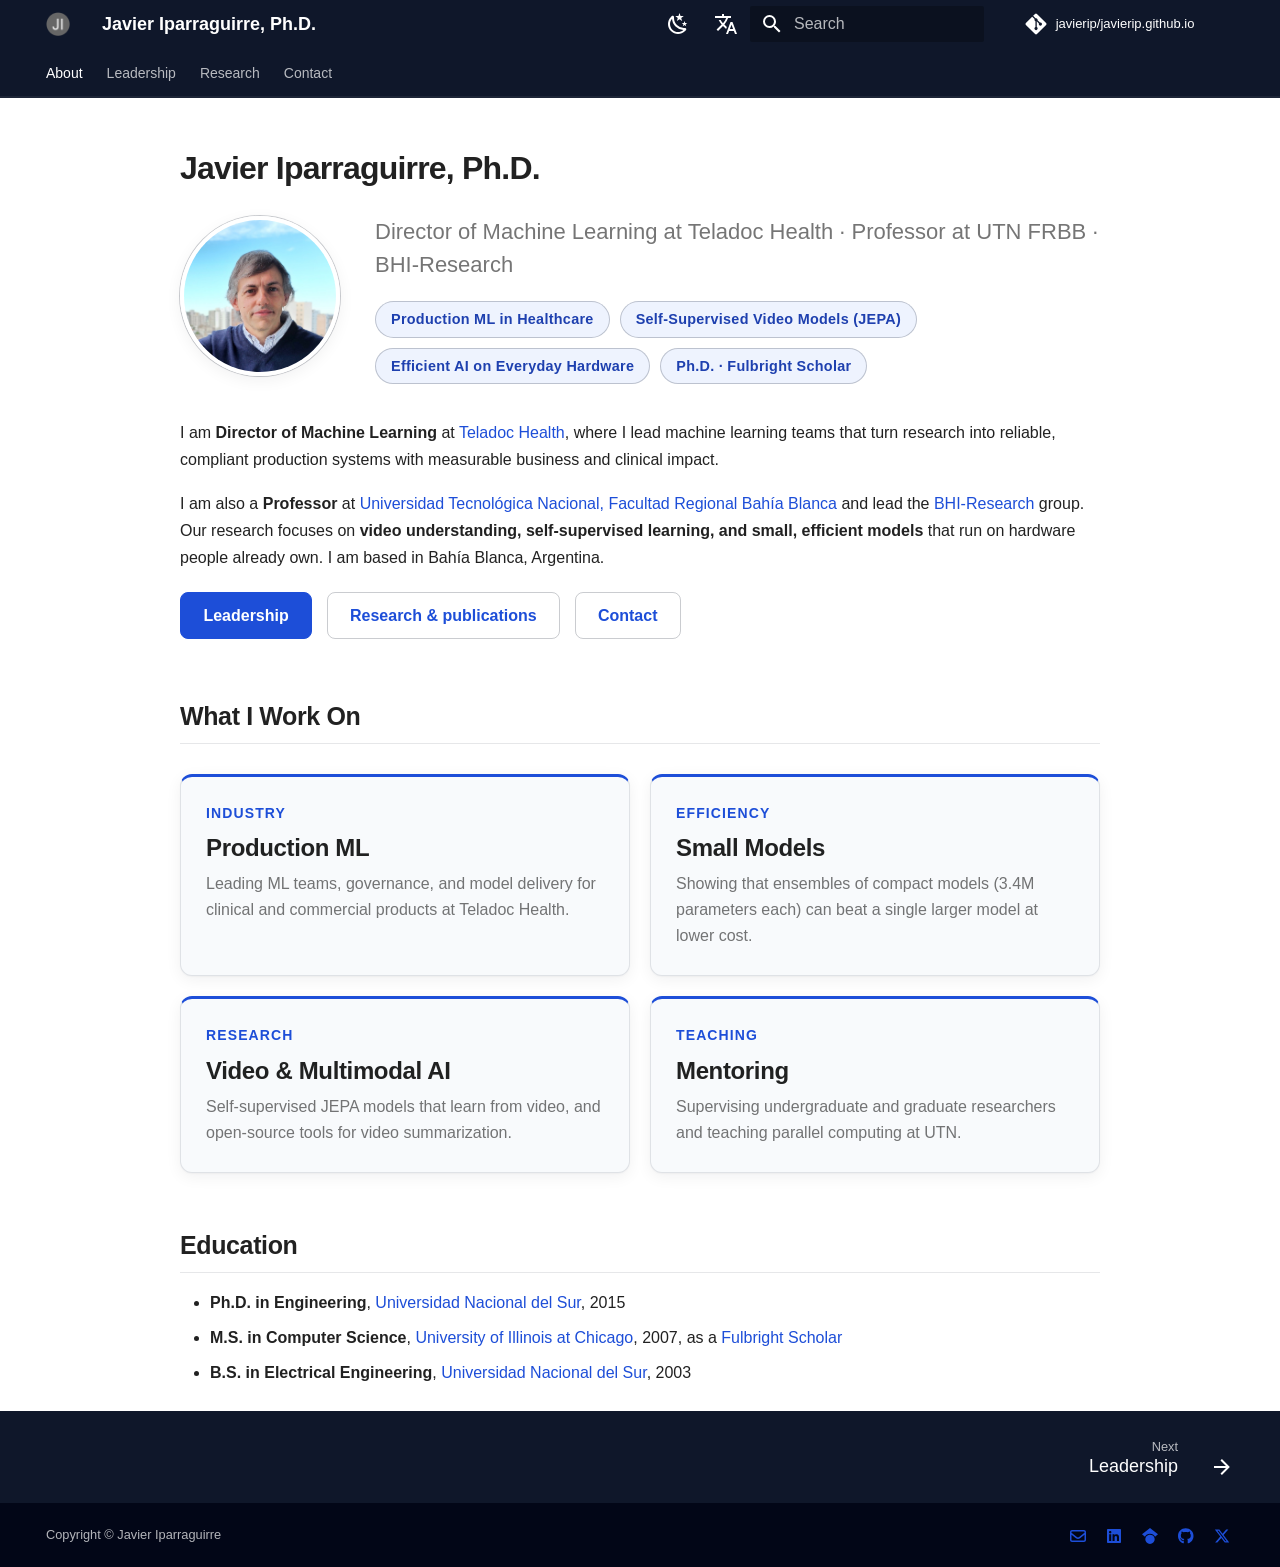
==== commit 12d70820: "Deployed c0cfd20 with MkDocs version: 1.6.1" ====
--- a/index.html
+++ b/index.html
@@ -6,15 +6,17 @@
       <meta charset="utf-8">
       <meta name="viewport" content="width=device-width,initial-scale=1">
       
-        <meta name="description" content="Director of Machine Learning | Video & Multimodal AI | PhD · Fulbright Scholar">
-      
+        <meta name="description" content="Director of Machine Learning at Teladoc Health, Professor at UTN FRBB, and researcher in efficient, self-supervised video models (JEPA). Fulbright Scholar.">
+      
+      
+        <meta name="author" content="Javier Iparraguirre">
       
       
         <link rel="canonical" href="https://javierip.github.io/">
       
       
       
-        <link rel="next" href="projects/">
+        <link rel="next" href="leadership/">
       
       
       <link rel="icon" href="images/favicon.ico">
@@ -22,7 +24,7 @@
     
     
       
-        <title>Javier Iparraguirre</title>
+        <title>Javier Iparraguirre, Ph.D.</title>
       
     
     
@@ -48,6 +50,8 @@
       
     
     
+      <link rel="stylesheet" href="stylesheets/extra.css">
+    
     <script>__md_scope=new URL(".",location),__md_hash=e=>[...e].reduce(((e,_)=>(e<<5)-e+_.charCodeAt(0)),0),__md_get=(e,_=localStorage,t=__md_scope)=>JSON.parse(_.getItem(t.pathname+"."+e)),__md_set=(e,_,t=localStorage,a=__md_scope)=>{try{t.setItem(a.pathname+"."+e,JSON.stringify(_))}catch(e){}}</script>
     
       
@@ -75,7 +79,7 @@
     
     
     
-    <body dir="ltr" data-md-color-scheme="default" data-md-color-primary="light-blue" data-md-color-accent="indigo">
+    <body dir="ltr" data-md-color-scheme="default" data-md-color-primary="custom" data-md-color-accent="custom">
   
     
     <input class="md-toggle" data-md-toggle="drawer" type="checkbox" id="__drawer" autocomplete="off">
@@ -84,7 +88,7 @@
     <div data-md-component="skip">
       
         
-        <a href="#javier-iparraguirre" class="md-skip">
+        <a href="#javier-iparraguirre-phd" class="md-skip">
           Skip to content
         </a>
       
@@ -100,7 +104,7 @@
 
 <header class="md-header md-header--shadow md-header--lifted" data-md-component="header">
   <nav class="md-header__inner md-grid" aria-label="Header">
-    <a href="." title="Javier Iparraguirre" class="md-header__button md-logo" aria-label="Javier Iparraguirre" data-md-component="logo">
+    <a href="." title="Javier Iparraguirre, Ph.D." class="md-header__button md-logo" aria-label="Javier Iparraguirre, Ph.D." data-md-component="logo">
       
   <img src="images/logo.png" alt="logo">
 
@@ -113,7 +117,7 @@
       <div class="md-header__ellipsis">
         <div class="md-header__topic">
           <span class="md-ellipsis">
-            Javier Iparraguirre
+            Javier Iparraguirre, Ph.D.
           </span>
         </div>
         <div class="md-header__topic" data-md-component="header-topic">
@@ -132,7 +136,7 @@
     
     
     
-    <input class="md-option" data-md-color-media="" data-md-color-scheme="default" data-md-color-primary="light-blue" data-md-color-accent="indigo"  aria-label="Switch to dark mode"  type="radio" name="__palette" id="__palette_0">
+    <input class="md-option" data-md-color-media="" data-md-color-scheme="default" data-md-color-primary="custom" data-md-color-accent="custom"  aria-label="Switch to dark mode"  type="radio" name="__palette" id="__palette_0">
     
       <label class="md-header__button md-icon" title="Switch to dark mode" for="__palette_1" hidden>
         <svg xmlns="http://www.w3.org/2000/svg" viewBox="0 0 24 24"><path d="m17.75 4.09-2.53 1.94.91 3.06-2.63-1.81-2.63 1.81.91-3.06-2.53-1.94L12.44 4l1.06-3 1.06 3zm3.5 6.91-1.64 1.25.59 1.98-1.7-1.17-1.7 1.17.59-1.98L15.75 11l2.06-.05L18.5 9l.69 1.95zm-2.28 4.95c.83-.08 1.72 1.1 1.19 1.85-.32.45-.66.87-1.08 1.27C15.17 23 8.84 23 4.94 19.07c-3.91-3.9-3.91-10.24 0-14.14.4-.4.82-.76 1.27-1.08.75-.53 1.93.36 1.85 1.19-.27 2.86.69 5.83 2.89 8.02a9.96 9.96 0 0 0 8.02 2.89m-1.64 2.02a12.08 12.08 0 0 1-7.8-3.47c-2.17-2.19-3.33-5-3.49-7.82-2.81 3.14-2.7 7.96.31 10.98 3.02 3.01 7.84 3.12 10.98.31"/></svg>
@@ -142,7 +146,7 @@
     
     
     
-    <input class="md-option" data-md-color-media="" data-md-color-scheme="slate" data-md-color-primary="light-blue" data-md-color-accent="indigo"  aria-label="Switch to light mode"  type="radio" name="__palette" id="__palette_1">
+    <input class="md-option" data-md-color-media="" data-md-color-scheme="slate" data-md-color-primary="custom" data-md-color-accent="custom"  aria-label="Switch to light mode"  type="radio" name="__palette" id="__palette_1">
     
       <label class="md-header__button md-icon" title="Switch to light mode" for="__palette_0" hidden>
         <svg xmlns="http://www.w3.org/2000/svg" viewBox="0 0 24 24"><path d="M12 7a5 5 0 0 1 5 5 5 5 0 0 1-5 5 5 5 0 0 1-5-5 5 5 0 0 1 5-5m0 2a3 3 0 0 0-3 3 3 3 0 0 0 3 3 3 3 0 0 0 3-3 3 3 0 0 0-3-3m0-7 2.39 3.42C13.65 5.15 12.84 5 12 5s-1.65.15-2.39.42zM3.34 7l4.16-.35A7.2 7.2 0 0 0 5.94 8.5c-.44.74-.69 1.5-.83 2.29zm.02 10 1.76-3.77a7.131 7.131 0 0 0 2.38 4.14zM20.65 7l-1.77 3.79a7.02 7.02 0 0 0-2.38-4.15zm-.01 10-4.14.36c.59-.51 1.12-1.14 1.54-1.86.42-.73.69-1.5.83-2.29zM12 22l-2.41-3.44c.74.27 1.55.44 2.41.44.82 0 1.63-.17 2.37-.44z"/></svg>
@@ -267,7 +271,24 @@
   
   
     <li class="md-tabs__item">
-      <a href="projects/" class="md-tabs__link">
+      <a href="leadership/" class="md-tabs__link">
+        
+  
+    
+  
+  Leadership
+
+      </a>
+    </li>
+  
+
+      
+        
+  
+  
+  
+    <li class="md-tabs__item">
+      <a href="research/" class="md-tabs__link">
         
   
     
@@ -326,12 +347,12 @@
 
 <nav class="md-nav md-nav--primary md-nav--lifted" aria-label="Navigation" data-md-level="0">
   <label class="md-nav__title" for="__drawer">
-    <a href="." title="Javier Iparraguirre" class="md-nav__button md-logo" aria-label="Javier Iparraguirre" data-md-component="logo">
+    <a href="." title="Javier Iparraguirre, Ph.D." class="md-nav__button md-logo" aria-label="Javier Iparraguirre, Ph.D." data-md-component="logo">
       
   <img src="images/logo.png" alt="logo">
 
     </a>
-    Javier Iparraguirre
+    Javier Iparraguirre, Ph.D.
   </label>
   
     <div class="md-nav__source">
@@ -401,9 +422,9 @@
     <ul class="md-nav__list" data-md-component="toc" data-md-scrollfix>
       
         <li class="md-nav__item">
-  <a href="#research-interests" class="md-nav__link">
+  <a href="#what-i-work-on" class="md-nav__link">
     <span class="md-ellipsis">
-      Research Interests
+      What I Work On
     </span>
   </a>
   
@@ -433,7 +454,27 @@
   
   
     <li class="md-nav__item">
-      <a href="projects/" class="md-nav__link">
+      <a href="leadership/" class="md-nav__link">
+        
+  
+  <span class="md-ellipsis">
+    Leadership
+  </span>
+  
+
+      </a>
+    </li>
+  
+
+    
+      
+      
+  
+  
+  
+  
+    <li class="md-nav__item">
+      <a href="research/" class="md-nav__link">
         
   
   <span class="md-ellipsis">
@@ -495,9 +536,9 @@
     <ul class="md-nav__list" data-md-component="toc" data-md-scrollfix>
       
         <li class="md-nav__item">
-  <a href="#research-interests" class="md-nav__link">
+  <a href="#what-i-work-on" class="md-nav__link">
     <span class="md-ellipsis">
-      Research Interests
+      What I Work On
     </span>
   </a>
   
@@ -530,23 +571,50 @@
   
 
 
-<h1 id="javier-iparraguirre">Javier Iparraguirre<a class="headerlink" href="#javier-iparraguirre" title="Permanent link">&para;</a></h1>
-<div style="text-align:center; margin-bottom: 1.5rem;">
-<p><img alt="Javier Iparraguirre" src="images/javier-iparraguirre.jpg" style="border-radius: 50%;" width="180" /></p>
+<h1 id="javier-iparraguirre-phd">Javier Iparraguirre, Ph.D.<a class="headerlink" href="#javier-iparraguirre-phd" title="Permanent link">&para;</a></h1>
+<div class="hero">
+<p><img alt="Javier Iparraguirre" class="hero-photo" src="images/javier-iparraguirre.jpg" /></p>
+<div class="hero-text">
+<p class="exec-subtitle">
+  Director of Machine Learning at Teladoc Health · Professor at UTN FRBB · BHI-Research
+</p>
+<div class="badge-row">
+  <span class="exec-badge">Production ML in Healthcare</span>
+  <span class="exec-badge">Self-Supervised Video Models (JEPA)</span>
+  <span class="exec-badge">Efficient AI on Everyday Hardware</span>
+  <span class="exec-badge">Ph.D. · Fulbright Scholar</span>
 </div>
-<p>I am <strong>Director of Machine Learning</strong> at <a href="https://www.teladochealth.com/" target="_blank">Teladoc Health</a>, where I lead teams that turn research and development into tangible business outcomes. I am also a <strong>Professor</strong> at <a href="https://www.frbb.utn.edu.ar/" target="_blank">Universidad Tecnológica Nacional, Facultad Regional Bahía Blanca</a> and a researcher with the <a href="https://bhi-research.github.io/" target="_blank">BHI-Research</a> group, where my work focuses on video understanding and efficient, self-supervised models. I am based in Bahía Blanca, Argentina.</p>
-<p><a class="md-button md-button--primary" href="projects/">Research &amp; publications</a> <a class="md-button" href="contact/">Contact</a></p>
-<div class="admonition tip">
-<p class="admonition-title">Latest</p>
-<p>Our paper <strong>pico-JEPA v2: When Do Many Small Models Beat One Big Model?</strong> was presented at CACIC 2026 (October 2026). An ensemble of tiny 3.4M-parameter models beats a single model by 5.1 points on a 30-class video classification task. <a href="https://bhi-research.github.io/pico-jepa-v2/" target="_blank">Project page</a> · <a href="projects/">All publications</a></p>
 </div>
-<h2 id="research-interests">Research Interests<a class="headerlink" href="#research-interests" title="Permanent link">&para;</a></h2>
-<ul>
-<li>Video understanding and multimodal AI</li>
-<li>Self-supervised and unsupervised learning (JEPA, video summarization)</li>
-<li>Small, efficient models that run on everyday hardware</li>
-<li>High-performance computing and optimization</li>
-</ul>
+</div>
+<p>I am <strong>Director of Machine Learning</strong> at <a href="https://www.teladochealth.com/" target="_blank">Teladoc Health</a>, where I lead machine learning teams that turn research into reliable, compliant production systems with measurable business and clinical impact.</p>
+<p>I am also a <strong>Professor</strong> at <a href="https://www.frbb.utn.edu.ar/" target="_blank">Universidad Tecnológica Nacional, Facultad Regional Bahía Blanca</a> and lead the <a href="https://bhi-research.github.io/" target="_blank">BHI-Research</a> group. Our research focuses on <strong>video understanding, self-supervised learning, and small, efficient models</strong> that run on hardware people already own. I am based in Bahía Blanca, Argentina.</p>
+<p><a class="md-button md-button--primary" href="leadership/">Leadership</a>
+<a class="md-button" href="research/">Research &amp; publications</a>
+<a class="md-button" href="contact/">Contact</a></p>
+<h2 id="what-i-work-on">What I Work On<a class="headerlink" href="#what-i-work-on" title="Permanent link">&para;</a></h2>
+<div class="kpi-grid">
+  <div class="kpi-card">
+    <h4>Industry</h4>
+    <div class="kpi-value">Production ML</div>
+    <p>Leading ML teams, governance, and model delivery for clinical and commercial products at Teladoc Health.</p>
+  </div>
+  <div class="kpi-card">
+    <h4>Efficiency</h4>
+    <div class="kpi-value">Small Models</div>
+    <p>Showing that ensembles of compact models (3.4M parameters each) can beat a single larger model at lower cost.</p>
+  </div>
+  <div class="kpi-card">
+    <h4>Research</h4>
+    <div class="kpi-value">Video &amp; Multimodal AI</div>
+    <p>Self-supervised JEPA models that learn from video, and open-source tools for video summarization.</p>
+  </div>
+  <div class="kpi-card">
+    <h4>Teaching</h4>
+    <div class="kpi-value">Mentoring</div>
+    <p>Supervising undergraduate and graduate researchers and teaching parallel computing at UTN.</p>
+  </div>
+</div>
+
 <h2 id="education">Education<a class="headerlink" href="#education" title="Permanent link">&para;</a></h2>
 <ul>
 <li><strong>Ph.D. in Engineering</strong>, <a href="https://www.uns.edu.ar/" target="_blank">Universidad Nacional del Sur</a>, 2015</li>
@@ -598,13 +666,13 @@
         
         
           
-          <a href="projects/" class="md-footer__link md-footer__link--next" aria-label="Next: Research">
+          <a href="leadership/" class="md-footer__link md-footer__link--next" aria-label="Next: Leadership">
             <div class="md-footer__title">
               <span class="md-footer__direction">
                 Next
               </span>
               <div class="md-ellipsis">
-                Research
+                Leadership
               </div>
             </div>
             <div class="md-footer__button md-icon">
@@ -633,6 +701,30 @@
     
     
     
+    <a href="mailto:j.iparraguirre@computer.org" target="_blank" rel="noopener" title="Email Javier" class="md-social__link">
+      <svg xmlns="http://www.w3.org/2000/svg" viewBox="0 0 512 512"><!--! Font Awesome Free 6.6.0 by @fontawesome - https://fontawesome.com License - https://fontawesome.com/license/free (Icons: CC BY 4.0, Fonts: SIL OFL 1.1, Code: MIT License) Copyright 2024 Fonticons, Inc.--><path d="M64 112c-8.8 0-16 7.2-16 16v22.1l172.5 141.6c20.7 17 50.4 17 71.1 0L464 150.1V128c0-8.8-7.2-16-16-16zM48 212.2V384c0 8.8 7.2 16 16 16h384c8.8 0 16-7.2 16-16V212.2L322 328.8c-38.4 31.5-93.7 31.5-132 0zM0 128c0-35.3 28.7-64 64-64h384c35.3 0 64 28.7 64 64v256c0 35.3-28.7 64-64 64H64c-35.3 0-64-28.7-64-64z"/></svg>
+    </a>
+  
+    
+    
+    
+    
+    <a href="https://www.linkedin.com/in/jiparraguirre/" target="_blank" rel="noopener" title="Javier on LinkedIn" class="md-social__link">
+      <svg xmlns="http://www.w3.org/2000/svg" viewBox="0 0 448 512"><!--! Font Awesome Free 6.6.0 by @fontawesome - https://fontawesome.com License - https://fontawesome.com/license/free (Icons: CC BY 4.0, Fonts: SIL OFL 1.1, Code: MIT License) Copyright 2024 Fonticons, Inc.--><path d="M416 32H31.9C14.3 32 0 46.5 0 64.3v383.4C0 465.5 14.3 480 31.9 480H416c17.6 0 32-14.5 32-32.3V64.3c0-17.8-14.4-32.3-32-32.3M135.4 416H69V202.2h66.5V416zm-33.2-243c-21.3 0-38.5-17.3-38.5-38.5S80.9 96 102.2 96c21.2 0 38.5 17.3 38.5 38.5 0 21.3-17.2 38.5-38.5 38.5m282.1 243h-66.4V312c0-24.8-.5-56.7-34.5-56.7-34.6 0-39.9 27-39.9 54.9V416h-66.4V202.2h63.7v29.2h.9c8.9-16.8 30.6-34.5 62.9-34.5 67.2 0 79.7 44.3 79.7 101.9z"/></svg>
+    </a>
+  
+    
+    
+    
+    
+    <a href="https://scholar.google.com/citations?user=PNNFrAQAAAAJ&hl=en&view_op=list_works&sortby=pubdate" target="_blank" rel="noopener" title="Javier on Google Scholar" class="md-social__link">
+      <svg xmlns="http://www.w3.org/2000/svg" viewBox="0 0 512 512"><!--! Font Awesome Free 6.6.0 by @fontawesome - https://fontawesome.com License - https://fontawesome.com/license/free (Icons: CC BY 4.0, Fonts: SIL OFL 1.1, Code: MIT License) Copyright 2024 Fonticons, Inc.--><path d="M390.9 298.5s0 .1.1.1c9.2 19.4 14.4 41.1 14.4 64C405.3 445.1 338.5 512 256 512s-149.3-66.9-149.3-149.3c0-22.9 5.2-44.6 14.4-64 1.7-3.6 3.6-7.2 5.6-10.7q6.6-11.4 15-21.3c27.4-32.6 68.5-53.3 114.4-53.3 33.6 0 64.6 11.1 89.6 29.9 9.1 6.9 17.4 14.7 24.8 23.5 5.6 6.6 10.6 13.8 15 21.3 2 3.4 3.8 7 5.5 10.5zm26.4-18.8c-30.1-58.4-91-98.4-161.3-98.4s-131.2 40-161.3 98.4L0 202.7 256 0l256 202.7-94.7 77.1z"/></svg>
+    </a>
+  
+    
+    
+    
+    
     <a href="https://github.com/javierip" target="_blank" rel="noopener" title="Javier on GitHub" class="md-social__link">
       <svg xmlns="http://www.w3.org/2000/svg" viewBox="0 0 496 512"><!--! Font Awesome Free 6.6.0 by @fontawesome - https://fontawesome.com License - https://fontawesome.com/license/free (Icons: CC BY 4.0, Fonts: SIL OFL 1.1, Code: MIT License) Copyright 2024 Fonticons, Inc.--><path d="M165.9 397.4c0 2-2.3 3.6-5.2 3.6-3.3.3-5.6-1.3-5.6-3.6 0-2 2.3-3.6 5.2-3.6 3-.3 5.6 1.3 5.6 3.6m-31.1-4.5c-.7 2 1.3 4.3 4.3 4.9 2.6 1 5.6 0 6.2-2s-1.3-4.3-4.3-5.2c-2.6-.7-5.5.3-6.2 2.3m44.2-1.7c-2.9.7-4.9 2.6-4.6 4.9.3 2 2.9 3.3 5.9 2.6 2.9-.7 4.9-2.6 4.6-4.6-.3-1.9-3-3.2-5.9-2.9M244.8 8C106.1 8 0 113.3 0 252c0 110.9 69.8 205.8 169.5 239.2 12.8 2.3 17.3-5.6 17.3-12.1 0-6.2-.3-40.4-.3-61.4 0 0-70 15-84.7-29.8 0 0-11.4-29.1-27.8-36.6 0 0-22.9-15.7 1.6-15.4 0 0 24.9 2 38.6 25.8 21.9 38.6 58.6 27.5 72.9 20.9 2.3-16 8.8-27.1 16-33.7-55.9-6.2-112.3-14.3-112.3-110.5 0-27.5 7.6-41.3 23.6-58.9-2.6-6.5-11.1-33.3 2.6-67.9 20.9-6.5 69 27 69 27 20-5.6 41.5-8.5 62.8-8.5s42.8 2.9 62.8 8.5c0 0 48.1-33.6 69-27 13.7 34.7 5.2 61.4 2.6 67.9 16 17.7 25.8 31.5 25.8 58.9 0 96.5-58.9 104.2-114.8 110.5 9.2 7.9 17 22.9 17 46.4 0 33.7-.3 75.4-.3 83.6 0 6.5 4.6 14.4 17.3 12.1C428.2 457.8 496 362.9 496 252 496 113.3 383.5 8 244.8 8M97.2 352.9c-1.3 1-1 3.3.7 5.2 1.6 1.6 3.9 2.3 5.2 1 1.3-1 1-3.3-.7-5.2-1.6-1.6-3.9-2.3-5.2-1m-10.8-8.1c-.7 1.3.3 2.9 2.3 3.9 1.6 1 3.6.7 4.3-.7.7-1.3-.3-2.9-2.3-3.9-2-.6-3.6-.3-4.3.7m32.4 35.6c-1.6 1.3-1 4.3 1.3 6.2 2.3 2.3 5.2 2.6 6.5 1 1.3-1.3.7-4.3-1.3-6.2-2.2-2.3-5.2-2.6-6.5-1m-11.4-14.7c-1.6 1-1.6 3.6 0 5.9s4.3 3.3 5.6 2.3c1.6-1.3 1.6-3.9 0-6.2-1.4-2.3-4-3.3-5.6-2"/></svg>
     </a>
@@ -641,34 +733,10 @@
     
     
     
-    <a href="https://www.linkedin.com/in/jiparraguirre/" target="_blank" rel="noopener" title="Javier on LinkedIn" class="md-social__link">
-      <svg xmlns="http://www.w3.org/2000/svg" viewBox="0 0 448 512"><!--! Font Awesome Free 6.6.0 by @fontawesome - https://fontawesome.com License - https://fontawesome.com/license/free (Icons: CC BY 4.0, Fonts: SIL OFL 1.1, Code: MIT License) Copyright 2024 Fonticons, Inc.--><path d="M416 32H31.9C14.3 32 0 46.5 0 64.3v383.4C0 465.5 14.3 480 31.9 480H416c17.6 0 32-14.5 32-32.3V64.3c0-17.8-14.4-32.3-32-32.3M135.4 416H69V202.2h66.5V416zm-33.2-243c-21.3 0-38.5-17.3-38.5-38.5S80.9 96 102.2 96c21.2 0 38.5 17.3 38.5 38.5 0 21.3-17.2 38.5-38.5 38.5m282.1 243h-66.4V312c0-24.8-.5-56.7-34.5-56.7-34.6 0-39.9 27-39.9 54.9V416h-66.4V202.2h63.7v29.2h.9c8.9-16.8 30.6-34.5 62.9-34.5 67.2 0 79.7 44.3 79.7 101.9z"/></svg>
-    </a>
-  
-    
-    
-    
-    
-    <a href="https://scholar.google.com/citations?user=PNNFrAQAAAAJ&hl=en&view_op=list_works&sortby=pubdate" target="_blank" rel="noopener" title="Javier on Google Scholar" class="md-social__link">
-      <svg xmlns="http://www.w3.org/2000/svg" viewBox="0 0 512 512"><!--! Font Awesome Free 6.6.0 by @fontawesome - https://fontawesome.com License - https://fontawesome.com/license/free (Icons: CC BY 4.0, Fonts: SIL OFL 1.1, Code: MIT License) Copyright 2024 Fonticons, Inc.--><path d="M390.9 298.5s0 .1.1.1c9.2 19.4 14.4 41.1 14.4 64C405.3 445.1 338.5 512 256 512s-149.3-66.9-149.3-149.3c0-22.9 5.2-44.6 14.4-64 1.7-3.6 3.6-7.2 5.6-10.7q6.6-11.4 15-21.3c27.4-32.6 68.5-53.3 114.4-53.3 33.6 0 64.6 11.1 89.6 29.9 9.1 6.9 17.4 14.7 24.8 23.5 5.6 6.6 10.6 13.8 15 21.3 2 3.4 3.8 7 5.5 10.5zm26.4-18.8c-30.1-58.4-91-98.4-161.3-98.4s-131.2 40-161.3 98.4L0 202.7 256 0l256 202.7-94.7 77.1z"/></svg>
-    </a>
-  
-    
-    
-    
-    
     <a href="https://x.com/javieripa" target="_blank" rel="noopener" title="Javier on X" class="md-social__link">
       <svg xmlns="http://www.w3.org/2000/svg" viewBox="0 0 512 512"><!--! Font Awesome Free 6.6.0 by @fontawesome - https://fontawesome.com License - https://fontawesome.com/license/free (Icons: CC BY 4.0, Fonts: SIL OFL 1.1, Code: MIT License) Copyright 2024 Fonticons, Inc.--><path d="M389.2 48h70.6L305.6 224.2 487 464H345L233.7 318.6 106.5 464H35.8l164.9-188.5L26.8 48h145.6l100.5 132.9zm-24.8 373.8h39.1L151.1 88h-42z"/></svg>
     </a>
   
-    
-    
-    
-    
-    <a href="mailto:j.iparraguirre@computer.org" target="_blank" rel="noopener" title="Email Javier" class="md-social__link">
-      <svg xmlns="http://www.w3.org/2000/svg" viewBox="0 0 512 512"><!--! Font Awesome Free 6.6.0 by @fontawesome - https://fontawesome.com License - https://fontawesome.com/license/free (Icons: CC BY 4.0, Fonts: SIL OFL 1.1, Code: MIT License) Copyright 2024 Fonticons, Inc.--><path d="M64 112c-8.8 0-16 7.2-16 16v22.1l172.5 141.6c20.7 17 50.4 17 71.1 0L464 150.1V128c0-8.8-7.2-16-16-16zM48 212.2V384c0 8.8 7.2 16 16 16h384c8.8 0 16-7.2 16-16V212.2L322 328.8c-38.4 31.5-93.7 31.5-132 0zM0 128c0-35.3 28.7-64 64-64h384c35.3 0 64 28.7 64 64v256c0 35.3-28.7 64-64 64H64c-35.3 0-64-28.7-64-64z"/></svg>
-    </a>
-  
 </div>
       
     </div>
@@ -681,7 +749,7 @@
     </div>
     
     
-    <script id="__config" type="application/json">{"base": ".", "features": ["navigation.tabs", "navigation.tabs.sticky", "navigation.footer", "toc.follow", "navigation.top", "search.highlight", "search.suggest", "content.tooltips"], "search": "assets/javascripts/workers/search.6ce7567c.min.js", "translations": {"clipboard.copied": "Copied to clipboard", "clipboard.copy": "Copy to clipboard", "search.result.more.one": "1 more on this page", "search.result.more.other": "# more on this page", "search.result.none": "No matching documents", "search.result.one": "1 matching document", "search.result.other": "# matching documents", "search.result.placeholder": "Type to start searching", "search.result.term.missing": "Missing", "select.version": "Select version"}}</script>
+    <script id="__config" type="application/json">{"base": ".", "features": ["navigation.tabs", "navigation.tabs.sticky", "navigation.footer", "navigation.top", "toc.follow", "search.suggest", "search.highlight"], "search": "assets/javascripts/workers/search.6ce7567c.min.js", "translations": {"clipboard.copied": "Copied to clipboard", "clipboard.copy": "Copy to clipboard", "search.result.more.one": "1 more on this page", "search.result.more.other": "# more on this page", "search.result.none": "No matching documents", "search.result.one": "1 matching document", "search.result.other": "# matching documents", "search.result.placeholder": "Type to start searching", "search.result.term.missing": "Missing", "select.version": "Select version"}}</script>
     
     
       <script src="assets/javascripts/bundle.83f73b43.min.js"></script>
--- a/stylesheets/extra.css
+++ b/stylesheets/extra.css
@@ -0,0 +1,344 @@
+/* ==========================================================================
+   Brand tokens
+   The palette uses primary: custom / accent: custom (mkdocs.yml), so every
+   color comes from here. Light mode first, dark mode ("slate") below.
+   ========================================================================== */
+
+/* [data-md-color-scheme="default"] is needed: Material sets the link color on
+   that selector, which would otherwise win over :root */
+:root,
+[data-md-color-scheme="default"] {
+  /* Header and tabs */
+  --md-primary-fg-color: #0f172a;
+  --md-primary-fg-color--light: #1e293b;
+  --md-primary-fg-color--dark: #020617;
+  --md-primary-bg-color: #ffffff;
+  --md-primary-bg-color--light: rgba(255, 255, 255, 0.7);
+
+  /* Hover / focus accent */
+  --md-accent-fg-color: #1e40af;
+  --md-accent-fg-color--transparent: rgba(37, 99, 235, 0.1);
+  --md-accent-bg-color: #ffffff;
+
+  /* Links (Material defaults this to the header color, which made links look like text) */
+  --md-typeset-a-color: #1d4ed8;
+
+  /* Footer */
+  --md-footer-bg-color: #0f172a;
+  --md-footer-bg-color--dark: #020617;
+
+  /* Site tokens */
+  --brand-link-hover: #1e40af;
+  --brand-button-bg: #1d4ed8;
+  --brand-button-bg-hover: #1e40af;
+  --brand-surface: #f8fafc;
+  --brand-border: rgba(15, 23, 42, 0.1);
+  --brand-border-strong: rgba(15, 23, 42, 0.22);
+  --brand-tint: rgba(37, 99, 235, 0.08);
+  --brand-badge-fg: #1e40af;
+  --brand-shadow: 0 1px 2px rgba(15, 23, 42, 0.04), 0 4px 16px rgba(15, 23, 42, 0.06);
+  --brand-shadow-hover: 0 2px 4px rgba(15, 23, 42, 0.06), 0 10px 28px rgba(15, 23, 42, 0.1);
+}
+
+[data-md-color-scheme="slate"] {
+  --md-hue: 222;
+  --md-default-bg-color: #0b1120;
+  --md-code-bg-color: #111a2e;
+
+  --md-primary-fg-color: #0f172a;
+  --md-primary-fg-color--light: #1e293b;
+  --md-primary-fg-color--dark: #020617;
+
+  --md-accent-fg-color: #93c5fd;
+  --md-accent-fg-color--transparent: rgba(96, 165, 250, 0.12);
+  --md-accent-bg-color: #0b1120;
+
+  --md-typeset-a-color: #60a5fa;
+
+  --md-footer-bg-color: #0f172a;
+  --md-footer-bg-color--dark: #070b16;
+
+  --brand-link-hover: #93c5fd;
+  --brand-button-bg: #2563eb;
+  --brand-button-bg-hover: #3b82f6;
+  --brand-surface: #111a2e;
+  --brand-border: rgba(148, 163, 184, 0.14);
+  --brand-border-strong: rgba(148, 163, 184, 0.3);
+  --brand-tint: rgba(96, 165, 250, 0.1);
+  --brand-badge-fg: #93c5fd;
+  --brand-shadow: 0 1px 2px rgba(0, 0, 0, 0.3);
+  --brand-shadow-hover: 0 8px 24px rgba(0, 0, 0, 0.45);
+}
+
+::selection {
+  background: rgba(37, 99, 235, 0.22);
+}
+
+/* ==========================================================================
+   Layout and typography
+   ========================================================================== */
+
+/* Keep lines at a comfortable reading width on large screens */
+@media screen and (min-width: 60em) {
+  .md-content__inner {
+    max-width: 46rem;
+    margin-left: auto;
+    margin-right: auto;
+  }
+}
+
+.md-typeset {
+  line-height: 1.7;
+}
+
+.md-typeset h1 {
+  font-weight: 700;
+  letter-spacing: -0.025em;
+  color: var(--md-default-fg-color);
+  margin-bottom: 0.8em;
+}
+
+.md-typeset h2 {
+  font-weight: 650;
+  letter-spacing: -0.015em;
+  margin-top: 2.2em;
+  padding-bottom: 0.35em;
+  border-bottom: 1px solid var(--brand-border);
+}
+
+.md-typeset h3 {
+  font-weight: 600;
+  letter-spacing: -0.01em;
+}
+
+[data-md-color-scheme="slate"] .md-typeset h1,
+[data-md-color-scheme="slate"] .md-typeset h2,
+[data-md-color-scheme="slate"] .md-typeset h3,
+[data-md-color-scheme="slate"] .kpi-card .kpi-value {
+  color: #e2e8f0;
+}
+
+/* Header: flat with a hairline instead of a drop shadow */
+.md-header,
+.md-header--shadow {
+  box-shadow: none;
+  border-bottom: 1px solid rgba(255, 255, 255, 0.06);
+}
+
+.md-tabs {
+  border-bottom: 1px solid rgba(255, 255, 255, 0.06);
+}
+
+/* ==========================================================================
+   Links
+   ========================================================================== */
+
+.md-typeset a:not(.md-button):not(.headerlink) {
+  color: var(--md-typeset-a-color);
+  text-decoration: underline;
+  text-decoration-color: transparent;
+  text-decoration-thickness: 1px;
+  text-underline-offset: 0.2em;
+  transition: color 125ms, text-decoration-color 125ms;
+}
+
+.md-typeset a:not(.md-button):not(.headerlink):hover,
+.md-typeset a:not(.md-button):not(.headerlink):focus {
+  color: var(--brand-link-hover);
+  text-decoration-color: currentColor;
+}
+
+/* ==========================================================================
+   Buttons
+   ========================================================================== */
+
+.md-typeset .md-button {
+  margin: 0.25rem 0.5rem 0.25rem 0;
+  padding: 0.55em 1.4em;
+  border: 1px solid var(--brand-border-strong);
+  border-radius: 0.4rem;
+  color: var(--md-typeset-a-color);
+  font-weight: 600;
+  transition: color 125ms, background-color 125ms, border-color 125ms;
+}
+
+.md-typeset .md-button:hover,
+.md-typeset .md-button:focus {
+  background-color: var(--brand-tint);
+  border-color: var(--md-typeset-a-color);
+  color: var(--md-typeset-a-color);
+}
+
+.md-typeset .md-button--primary {
+  background-color: var(--brand-button-bg);
+  border-color: var(--brand-button-bg);
+  color: #ffffff;
+}
+
+.md-typeset .md-button--primary:hover,
+.md-typeset .md-button--primary:focus {
+  background-color: var(--brand-button-bg-hover);
+  border-color: var(--brand-button-bg-hover);
+  color: #ffffff;
+}
+
+/* ==========================================================================
+   Home page hero: photo + subtitle + badges
+   ========================================================================== */
+
+.hero {
+  display: flex;
+  flex-wrap: wrap;
+  align-items: center;
+  gap: 1.75rem;
+  margin-bottom: 1.75rem;
+}
+
+.hero > p {
+  margin: 0;
+  flex-shrink: 0;
+}
+
+.hero-photo {
+  width: 160px;
+  height: 160px;
+  border-radius: 50%;
+  object-fit: cover;
+  border: 4px solid var(--md-default-bg-color);
+  box-shadow: 0 0 0 1px var(--brand-border-strong), var(--brand-shadow);
+}
+
+.hero-text {
+  flex: 1 1 280px;
+}
+
+.exec-subtitle {
+  font-size: 1.1rem;
+  font-weight: 500;
+  color: var(--md-default-fg-color--light);
+  margin: 0 0 1rem 0;
+  line-height: 1.5;
+}
+
+.badge-row {
+  display: flex;
+  flex-wrap: wrap;
+  gap: 0.5rem;
+}
+
+.exec-badge {
+  background: var(--brand-tint);
+  color: var(--brand-badge-fg);
+  border: 1px solid var(--brand-border-strong);
+  padding: 0.25rem 0.75rem;
+  border-radius: 9999px;
+  font-size: 0.72rem;
+  font-weight: 600;
+  letter-spacing: 0.02em;
+}
+
+/* ==========================================================================
+   Focus-area cards
+   ========================================================================== */
+
+.kpi-grid {
+  display: grid;
+  /* 2 columns on desktop, 1 on phones (min() avoids overflow on narrow screens) */
+  grid-template-columns: repeat(auto-fit, minmax(min(16rem, 100%), 1fr));
+  gap: 1rem;
+  margin: 1.5rem 0 2rem 0;
+}
+
+.kpi-card {
+  padding: 1.25rem 1.25rem 1.35rem;
+  border-radius: 0.6rem;
+  border: 1px solid var(--brand-border);
+  border-top: 3px solid var(--brand-button-bg);
+  background: var(--brand-surface);
+  box-shadow: var(--brand-shadow);
+  transition: transform 150ms ease, box-shadow 150ms ease;
+}
+
+.kpi-card:hover {
+  transform: translateY(-2px);
+  box-shadow: var(--brand-shadow-hover);
+}
+
+@media (prefers-reduced-motion: reduce) {
+  .kpi-card,
+  .kpi-card:hover {
+    transition: none;
+    transform: none;
+  }
+}
+
+.md-typeset .kpi-card h4 {
+  margin: 0 0 0.4rem 0;
+  font-size: 0.7rem;
+  font-weight: 700;
+  text-transform: uppercase;
+  letter-spacing: 0.08em;
+  color: var(--md-typeset-a-color);
+}
+
+.kpi-card .kpi-value {
+  font-size: 1.2rem;
+  font-weight: 700;
+  letter-spacing: -0.015em;
+  margin-bottom: 0.4rem;
+  line-height: 1.25;
+}
+
+.md-typeset .kpi-card p {
+  margin: 0;
+  font-size: 0.8rem;
+  line-height: 1.6;
+  color: var(--md-default-fg-color--light);
+}
+
+/* ==========================================================================
+   Admonitions: match the "tip" boxes (Latest / Novedades) to the brand
+   ========================================================================== */
+
+.md-typeset .admonition,
+.md-typeset details {
+  border-radius: 0.5rem;
+  box-shadow: var(--brand-shadow);
+  font-size: 0.8rem;
+}
+
+.md-typeset .admonition.tip,
+.md-typeset details.tip {
+  border-color: var(--brand-button-bg);
+}
+
+.md-typeset .tip > .admonition-title,
+.md-typeset .tip > summary {
+  background-color: var(--brand-tint);
+}
+
+.md-typeset .tip > .admonition-title::before,
+.md-typeset .tip > summary::before {
+  background-color: var(--brand-button-bg);
+}
+
+/* ==========================================================================
+   Tables (Leadership competencies)
+   ========================================================================== */
+
+.md-typeset table:not([class]) {
+  border: 1px solid var(--brand-border);
+  border-radius: 0.5rem;
+  box-shadow: none;
+  font-size: 0.75rem;
+}
+
+.md-typeset table:not([class]) th {
+  background-color: var(--brand-surface);
+  font-weight: 600;
+}
+
+.md-typeset table:not([class]) td {
+  border-top: 1px solid var(--brand-border);
+  vertical-align: top;
+}
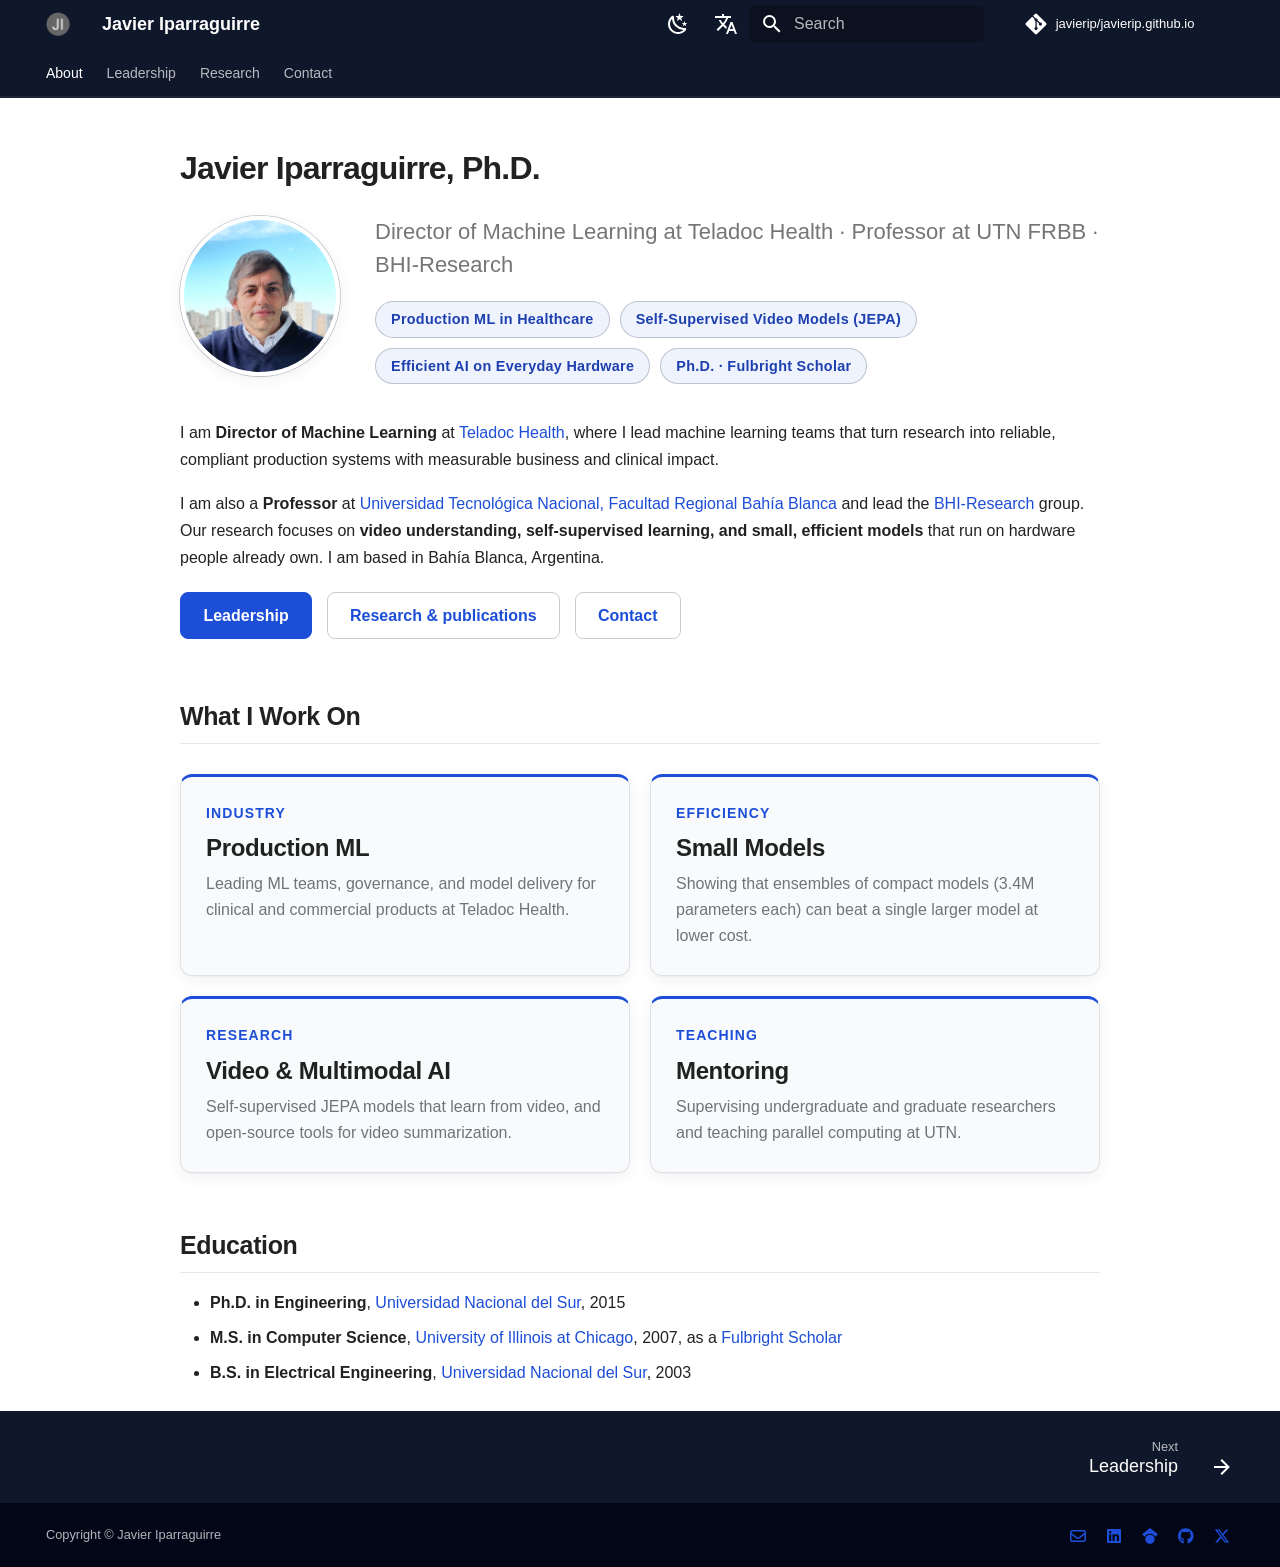
==== commit debbeae7: "Deployed c2cf743 with MkDocs version: 1.6.1" ====
--- a/index.html
+++ b/index.html
@@ -24,7 +24,7 @@
     
     
       
-        <title>Javier Iparraguirre, Ph.D.</title>
+        <title>Javier Iparraguirre</title>
       
     
     
@@ -104,7 +104,7 @@
 
 <header class="md-header md-header--shadow md-header--lifted" data-md-component="header">
   <nav class="md-header__inner md-grid" aria-label="Header">
-    <a href="." title="Javier Iparraguirre, Ph.D." class="md-header__button md-logo" aria-label="Javier Iparraguirre, Ph.D." data-md-component="logo">
+    <a href="." title="Javier Iparraguirre" class="md-header__button md-logo" aria-label="Javier Iparraguirre" data-md-component="logo">
       
   <img src="images/logo.png" alt="logo">
 
@@ -117,7 +117,7 @@
       <div class="md-header__ellipsis">
         <div class="md-header__topic">
           <span class="md-ellipsis">
-            Javier Iparraguirre, Ph.D.
+            Javier Iparraguirre
           </span>
         </div>
         <div class="md-header__topic" data-md-component="header-topic">
@@ -347,12 +347,12 @@
 
 <nav class="md-nav md-nav--primary md-nav--lifted" aria-label="Navigation" data-md-level="0">
   <label class="md-nav__title" for="__drawer">
-    <a href="." title="Javier Iparraguirre, Ph.D." class="md-nav__button md-logo" aria-label="Javier Iparraguirre, Ph.D." data-md-component="logo">
+    <a href="." title="Javier Iparraguirre" class="md-nav__button md-logo" aria-label="Javier Iparraguirre" data-md-component="logo">
       
   <img src="images/logo.png" alt="logo">
 
     </a>
-    Javier Iparraguirre, Ph.D.
+    Javier Iparraguirre
   </label>
   
     <div class="md-nav__source">
